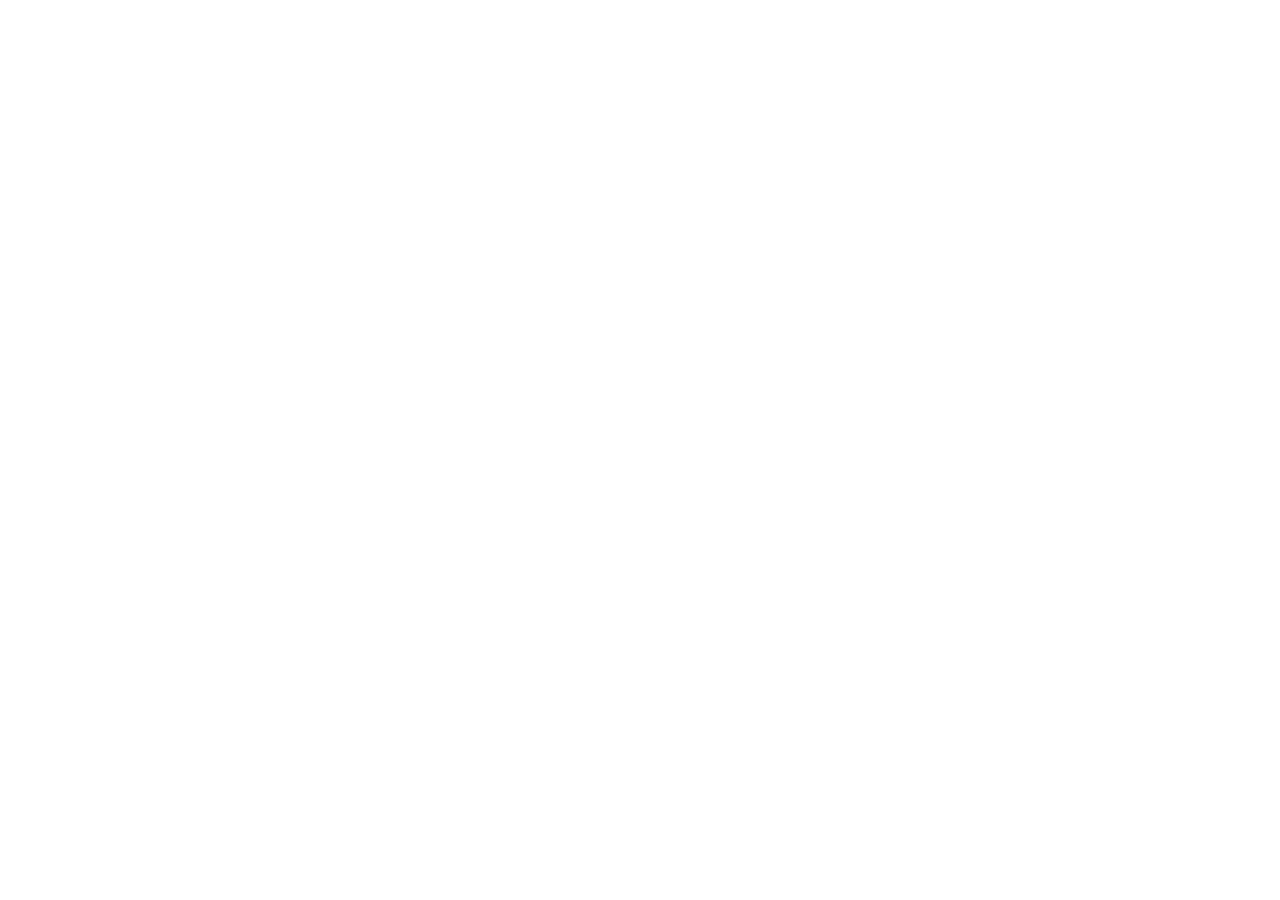
==== index.html @ 20a6404e "Updates" ====
<!doctype html><html lang="es"><head><meta charset="utf-8"/><meta name="viewport" content="width=device-width,initial-scale=1,maximum-scale=1,user-scalable=no"/><meta name="theme-color" content="#f6f7fb"/><meta name="apple-mobile-web-app-capable" content="yes"/><meta name="apple-mobile-web-app-title" content="Gastos Familia"/><title>Gastos Familia</title><script defer="defer" src="/gastos-familia/static/js/main.ad563752.js"></script><link href="/gastos-familia/static/css/main.ef1388e2.css" rel="stylesheet"></head><body><noscript>Necesitas JavaScript para usar esta app.</noscript><div id="root"></div></body></html>
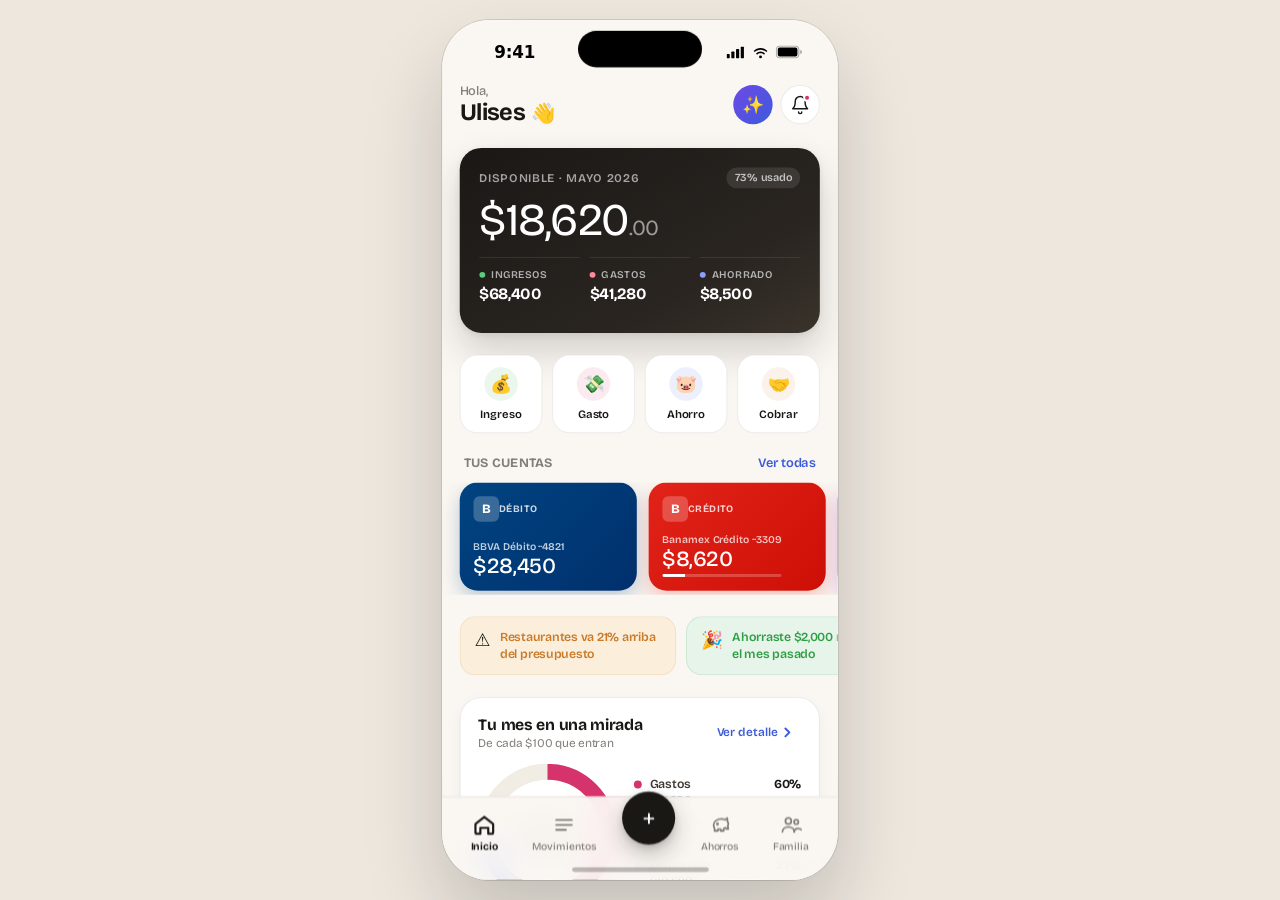
==== commit 52e5202f: "Add diseño Gastos Familia — prototipo completo - index.html: app bundled autocontenida (1.5MB, lista" ====
--- a/index.html
+++ b/index.html
@@ -1 +1,181 @@
-<!doctype html><html lang="es"><head><meta charset="utf-8"/><meta name="viewport" content="width=device-width,initial-scale=1,maximum-scale=1,user-scalable=no"/><meta name="theme-color" content="#f6f7fb"/><meta name="apple-mobile-web-app-capable" content="yes"/><meta name="apple-mobile-web-app-title" content="Gastos Familia"/><title>Gastos Familia</title><script defer="defer" src="/gastos-familia/static/js/main.ad563752.js"></script><link href="/gastos-familia/static/css/main.ef1388e2.css" rel="stylesheet"></head><body><noscript>Necesitas JavaScript para usar esta app.</noscript><div id="root"></div></body></html>+<!DOCTYPE html>
+<html>
+<head>
+  <meta charset="utf-8">
+  <title>Finanzas Familia — Prototipo</title>
+  <style>
+    * { margin: 0; padding: 0; box-sizing: border-box; }
+    body { background: #faf9f5; display: flex; align-items: center; justify-content: center; min-height: 100vh; font-family: -apple-system, BlinkMacSystemFont, sans-serif; }
+    #__bundler_loading { position: fixed; bottom: 20px; right: 20px; font: 13px/1.4 -apple-system, BlinkMacSystemFont, sans-serif; color: #666; background: #fff; padding: 8px 14px; border-radius: 8px; box-shadow: 0 1px 4px rgba(0,0,0,0.12); z-index: 10000; }
+    #__bundler_thumbnail { position: fixed; inset: 0; width: 100%; height: 100%; display: flex; align-items: center; justify-content: center; background: #faf9f5; z-index: 9999; }
+    #__bundler_thumbnail svg { width: 100%; height: 100%; object-fit: contain; }
+    #__bundler_placeholder { color: #999; font-size: 14px; }
+  </style>
+  <noscript>
+    <style>#__bundler_loading { display: none; }</style>
+    <div style="position:fixed;bottom:12px;left:12px;font:13px/1.4 -apple-system,BlinkMacSystemFont,sans-serif;color:#999;background:rgba(255,255,255,0.9);padding:6px 12px;border-radius:6px;box-shadow:0 1px 4px rgba(0,0,0,0.08);z-index:10000;">
+      This page requires JavaScript to display.
+    </div>
+  </noscript>
+</head>
+<body>
+  <div id="__bundler_thumbnail">
+<svg xmlns="http://www.w3.org/2000/svg" viewBox="0 0 400 400">
+  <rect width="400" height="400" fill="#FAF7F2"></rect>
+  <rect x="120" y="100" width="160" height="200" rx="28" fill="#1A1815"></rect>
+  <text x="200" y="195" font-family="serif" font-size="44" fill="#FAF7F2" text-anchor="middle" font-weight="500">$</text>
+  <text x="200" y="240" font-family="sans-serif" font-size="14" fill="#FAF7F2" text-anchor="middle" font-weight="600" opacity="0.7">FAMILIA</text>
+</svg>
+</div>
+  <div id="__bundler_loading">Unpacking...</div>
+
+  <script>
+    
+document.addEventListener('DOMContentLoaded', async function() {
+  const loading = document.getElementById('__bundler_loading');
+  function setStatus(msg) { if (loading) loading.textContent = msg; }
+
+  // Error sink persists across replaceWith since it's on window, not the DOM.
+  window.addEventListener('error', function(e) {
+    var p = document.body || document.documentElement;
+    var d = document.getElementById('__bundler_err') || p.appendChild(document.createElement('div'));
+    d.id = '__bundler_err';
+    d.style.cssText = 'position:fixed;bottom:12px;left:12px;right:12px;font:12px/1.4 ui-monospace,monospace;background:#2a1215;color:#ff8a80;padding:10px 14px;border-radius:8px;border:1px solid #5c2b2e;z-index:99999;white-space:pre-wrap;max-height:40vh;overflow:auto';
+    d.textContent = (d.textContent ? d.textContent + String.fromCharCode(10) : '') +
+      '[bundle] ' + (e.message || e.type) +
+      (e.filename ? ' (' + e.filename.slice(0, 60) + ':' + e.lineno + ')' : '');
+  }, true);
+
+  try {
+    const manifestEl = document.querySelector('script[type="__bundler/manifest"]');
+    const templateEl = document.querySelector('script[type="__bundler/template"]');
+    if (!manifestEl || !templateEl) {
+      setStatus('Error: missing bundle data');
+      console.error('[bundler] Missing script tags — manifestEl:', !!manifestEl, 'templateEl:', !!templateEl);
+      return;
+    }
+
+    const manifest = JSON.parse(manifestEl.textContent);
+    let template = JSON.parse(templateEl.textContent);
+
+    const uuids = Object.keys(manifest);
+    setStatus('Unpacking ' + uuids.length + ' assets...');
+
+    const blobUrls = {};
+    await Promise.all(uuids.map(async (uuid) => {
+      const entry = manifest[uuid];
+      try {
+        const binaryStr = atob(entry.data);
+        const bytes = new Uint8Array(binaryStr.length);
+        for (let i = 0; i < binaryStr.length; i++) bytes[i] = binaryStr.charCodeAt(i);
+
+        let finalBytes = bytes;
+        if (entry.compressed) {
+          if (typeof DecompressionStream !== 'undefined') {
+            const ds = new DecompressionStream('gzip');
+            const writer = ds.writable.getWriter();
+            const reader = ds.readable.getReader();
+            writer.write(bytes);
+            writer.close();
+            const chunks = [];
+            let totalLen = 0;
+            while (true) {
+              const { done, value } = await reader.read();
+              if (done) break;
+              chunks.push(value);
+              totalLen += value.length;
+            }
+            finalBytes = new Uint8Array(totalLen);
+            let offset = 0;
+            for (const chunk of chunks) { finalBytes.set(chunk, offset); offset += chunk.length; }
+          } else {
+            console.warn('DecompressionStream not available, asset ' + uuid + ' may not render');
+          }
+        }
+
+        blobUrls[uuid] = URL.createObjectURL(new Blob([finalBytes], { type: entry.mime }));
+      } catch (err) {
+        console.error('Failed to decode asset ' + uuid + ':', err);
+        blobUrls[uuid] = URL.createObjectURL(new Blob([], { type: entry.mime }));
+      }
+    }));
+
+    const extResEl = document.querySelector('script[type="__bundler/ext_resources"]');
+    const extResources = extResEl ? JSON.parse(extResEl.textContent) : [];
+    const resourceMap = {};
+    for (const entry of extResources) {
+      if (blobUrls[entry.uuid]) resourceMap[entry.id] = blobUrls[entry.uuid];
+    }
+
+    setStatus('Rendering...');
+    for (const uuid of uuids) template = template.split(uuid).join(blobUrls[uuid]);
+
+    // Strip integrity + crossorigin — blob URLs from a file:// document inherit
+    // a null origin, so crossorigin forces a CORS fetch that SRI then rejects.
+    // The manifest bytes are ours; SRI protects against CDN compromise, not this.
+    template = template.replace(/\s+integrity="[^"]*"/gi, '').replace(/\s+crossorigin="[^"]*"/gi, '');
+
+    const resourceScript = '<script>window.__resources = ' +
+      JSON.stringify(resourceMap).split('</' + 'script>').join('<\\/' + 'script>') +
+      ';</' + 'script>';
+    // Inject after <head> so the DOCTYPE stays first; prepending the script
+    // would push the parser into quirks mode. DOMParser always emits a <head>
+    // (synthesizing one if the source HTML omitted it) but may carry
+    // attributes through, so match the full opening tag. slice() rather than
+    // replace() keeps us clear of $-pattern substitution in resourceScript.
+    const headOpen = template.match(/<head[^>]*>/i);
+    if (headOpen) {
+      const i = headOpen.index + headOpen[0].length;
+      template = template.slice(0, i) + resourceScript + template.slice(i);
+    }
+
+    // Parse the template and swap the root element. Scripts inserted via
+    // DOMParser/replaceWith are inert per spec — re-create each with
+    // createElement so they execute, awaiting onload for src scripts to
+    // preserve ordering (React before ReactDOM before Babel before text/babel).
+    const doc = new DOMParser().parseFromString(template, 'text/html');
+    document.documentElement.replaceWith(doc.documentElement);
+    const dead = Array.from(document.scripts);
+    for (const old of dead) {
+      const s = document.createElement('script');
+      for (const a of old.attributes) s.setAttribute(a.name, a.value);
+      s.textContent = old.textContent;
+      // text/babel scripts with a src: fetch and inline. transformScriptTags
+      // does XHR against the src, but blob:null/ from a file:// origin is
+      // silently dropped. Inlining makes it a plain inline babel script,
+      // which transformScriptTags handles unconditionally.
+      if ((s.type === 'text/babel' || s.type === 'text/jsx') && s.src) {
+        const r = await fetch(s.src);
+        s.textContent = await r.text();
+        s.removeAttribute('src');
+      }
+      const p = s.src ? new Promise(function(r) { s.onload = s.onerror = r; }) : null;
+      old.replaceWith(s);
+      if (p) await p;
+    }
+    // Babel standalone auto-transforms type=text/babel on DOMContentLoaded,
+    // which fired before we swapped the document. Trigger manually if present.
+    if (window.Babel && typeof window.Babel.transformScriptTags === 'function') {
+      window.Babel.transformScriptTags();
+    }
+  } catch (err) {
+    setStatus('Error unpacking: ' + err.message);
+    console.error('Bundle unpack error:', err);
+  }
+});
+
+  </script>
+
+  <script type="__bundler/manifest">
+{"6c77fc7c-965d-40e1-90dd-cc4977492ec4":{"mime":"application/javascript","compressed":true,"data":"H4sIAAAAAAAACqWZX4/cSBHA3/MpSgI0D2xubY9nxmPEw+zsLndokwvZXBBC6FRj98x0YncP3e1N9qJ7QeIBARdIJP7kkJI85SKBBOLhUA6EdPtN8gW4jwDtP+1ue3aXXPZhtP7TVb+urqquau/uwjHmm4xAigphyQWoNYEl5jQ7hSVlyBICG8EVV6cbcuUeZSm/987sxo0P92e3ZvBdeHAFoJBExOV/AAxzEsPgg4xKIgc75b1KXAyDQ/0PRbiJ+dlfBPmofk4ZVRQzqcfdLO99rH9yki+IkDH8uHzrAdA0hkFRS+5qAhA80zdmaU6ZvgZIeMZFDINvDPdGe/t7gx1H1WAH8AQV6je+evrbz756+vCLQaXaaEtQZKiF1drmzXWj7QYKcqe6Y7Ttj4fD8dzVNu9oe7lNW0rJilva9pvrRtu79E51bWk79KK557na9l1tLx5t05YVG6qwteRRc21pw642bz4bTyJX21Fnbi8sbT8pV5IztY7hAWS4IFkMg2t4yiHwgnEpKOFa/zgKPW8HyP0NYZLIGEI/iLwdkHhC2UrGEI08rxKaoCIrLqh+q3I7WWyIyIlIMOVxOcV6UsfWAz0XmnBWUn76aLBjGXE0PfQ8YyFBmMIYzJ8Rd1M/qG1Sum4j7uEzW9zEC6ODyIhTApnccKFI7Iq7ZR5UMo24J7+3xfneNJrtG3GSiBOaUC7jDt1x86AmNOIePXcmOxlPvIk1WamwEMgUkbE72faBY7tf/+s//3hoSzzwhv7QbwExK9Jt5jvWD7aZ7+UrW9xwsheE7XxJWiSYUP2qK+6genD2d9ad8OMnjv2mE38etPKYEkQRRnNKmOJxK899oJ2zEfjJn22Bs4PhwXzazreQiaAbjVia0PI+64Et7rEz39F8Mj+cGXFcCbO2znzf1w/65nv9p89sadE4OpiOa2nlTxVix7wQiR0yJKuCxebV93re809bfHA4PQhDA7sUhGR6m4hbMYfNPcdrHn1hi6kTiRNxH1IWd4MNEr4QmKJtvYd/6PjfJNyL/LFrwI4wx3Yt018dywXzqX9gW25RpCuirD0oQRXDQHayCkBGc6pimHo6h4HcEKZiGIeB1ybdaqjoZBAz1A/KsfXQ8qo7VnXShRk7HNlqg2jaGyo7qcEMDSJnqD/aQuymgVarM9nhOOwNJb2AarQ6Q30/[base64]/wR3ANTwc7cG/[base64]/WBABGpgIvimI0GM6Pms4o1HPnKM3xaJsJYjUYFJo/Uu7WGyxbgh+ShLFIUOWUrbST88xX9sYtljjt7VWt/4wq6xPS95nxAqL81Z1OgVrVa/hKfieAznZBukZyOOz5wvwvSqPdDEvDN0jhDnPzRQtyv6a+mHPeNFbc/UKvxJsMKeMAGHViRCtYvccrnHkda03ciCnWyC9kYE8KhiMHMSu40m72Wkd7wcFZQlh2LfdtvTieR3b1Xb6/7F6jtep1BvHWxUIC5oTqQRmF2a9ad90Q5fR38I4dNd3eCGkacldyCO6EFwCkQnPUFRpu4I0h0tmywhHPb+rA/QtuLq1f811iCLHhG5Z057fhUHPeL4LOdwC6RvI7xcE/K/jd1XvbW9q58fsZNr3u/ANsfrbrduY1lhVE57jqUV8bhXQhENZwOzuQkaVyghQJulqrSTIQiwxISlwBinK9YKjSMsDiuqFtsDWx80xDO6hKF1MkfuqcyIFJwiB/y1AIegCISUZbASRxaYg0j67ef3kmW7NWl+rRa84Ty3RM73Lo1QEvhns6P04P3su4acFAZJBTiRsUFZJtq0Sf9GXStmSW1JvUaJbxiFscMUlLOmdMjwUgiQ5Mqd7e/xzu+fAJNFW7fakaPWke3u3Z7B/9nJB64VsIJx7kKO8+7+3v/z8y8/DKNDjF1if2ARRqIvWhcDSJbTA3oGvF4aRHpTxlV71XnOIVn+6h/qf+zAXZy/TkqAmam90iIZDb2oTXY3GgWeOCcKqbzZ8lXjn5DEIhv7sIjyrd71eOMWssde5dJNJmZJaOr1btocYgUPXSrcOlLzZvmW86z06q609WJJEUauvrumc+zWceceg+VX70cDMUa47H0HqgzsD8/pn/+7hjKwum+ggK39TKt4xS/keOyFCNoeu5/JE4dA2TinH/UxSN/qGZ267vyA5ZWn/84+w/L/tvju99701YeXpwtnfkOEOeNO4/EICUqEq9CeLQtfkZWuTrJGx8qPEppDrb5McaeacNT7rGklYDt92tJ1+tka4TQmYnlb/GQLJm83TJTCWtDveLoHt0+Z0oHM2UBPs8xzM+cDXJHj8qkdg+W3bcHfa7ZpAlzym5XYI+F0TMZcQfPKiR2C5atuNd3rxmkBvfqYfv5RA0qzs19xkX3frxkU//s6V/wKpa/IXPh0AAA=="},"855479dd-98b6-4a80-a50f-ad326824516c":{"mime":"text/jsx","compressed":true,"data":"H4sIAAAAAAAACt1b63LjxrH+r6fo0EmGzIIQBheCpJfryspWvBXZTlk+cSouV2UEDMlZgQACgBK5LFblIfKEeZJTPbgNQJDiypvLriSKuM2tp6f7628aF5eXIL671d+mG/jXP/4Jt2IVB2IuuI+XwRxB/0b8fS18+EPA0nQAPn8QHod5wlb84vISXrOU+xCFkC15WeT/3sAfRQYv4FosVgzSjGXrFO5YAmnMPR2+jYClKc9SDcIIfB6nOlb11SaOkiydwpvvbr+UzWh4eCuLv2aJPPuWPZSHskd/EkEgz25EmlUH30eP8viPfHsXscS/wPr/9c9/fIx/2PXbSoQf80Dm69DLRBQ2ZrW/A58l9zCDOQtSrkEmVhxmQCZTmxLYD2B3AeBFYZqBB7P84S+AfDafzwlMgXxmGAb5/AIg4dk6CaF/AQDw0hcPkGbbgM92O3kFwBdpHLDtFMg84BuiwYLFU6COrQELxCJ8k/FVOgXi8TDjCdHg7TrNxHx7FYUZDzPlTlFhzHxfhIspEJPGGzDteAN0EmPVd9HmVrzLb95Fic+T4V20qUtGqUBRTIEkPGCZeOBEg3dvQp9vpmAaGjwKP1tOgVDD+E1RbL9/VRRvjA5wNFOgGiy5WCyzKZimdjjY9xxiObgfIpSR7iitA7xMYxa2xYs/8yjMrtlKBNjwkMVxwIfpNs34SoPe7TX8KYl6GuRXhmtBNFnix6LfzsTQWpXdind8CtTVIBAh/7p4kJimlLIXBVEyBa8utd+/2qEG7V9eYh8rgV364uE/KT2pWm5LitXp93lLtCXUh0U+7bMenfSK/[base64]/X4TZ6oTZ7UmznSBWkcWCza1Lb7LuqxDXbLwfpol0T3HThWH38XME5ksbpVd7oVRyHvdmmvmi6BuyVBWQN6Q+eRcmlIn/jzWnSvTkaI2wRzpDrjlwQhvjeS8jUE+Y8sDLKfMiDxQhmD3jslaMZ3V4eDzi/3HjqkKXLtAFAmxCAIJgO+CdQIvIBMhAth0KUL+MY9ThVwVXu7vwFuKwE94qLXAl/SKMIPdvkReT6Kq0m3atgYrEf6Y4xY8y3HP98wX63QKk8lkchr+RA88mQfR4xTIUvg+Dyu49EvdcVENgrIl87EFHHal718AMcCMNzCKN5As7ljf0OSvbjkDDQx5nR7cNAekqmKKVSAItNpPGa6sAq9T4+DmaFD1Ttd1Kdo22Ntd/q6hlr+73HcBmaorinDZXRoF6wyFK8KUZ1MwTk0LwB3z7v0kiq9FkPEEsWuwTvrUjDcDSFm2TljG+3Rs/KbuNsCP/O5eZK+fUxTbWyTROvSnFbKXAqKmoeWfMUp6PJBYX94yHUcrP4bu1NXt93CpCk2u3n+vuI4olFQpWQW6cZz5/H85/c0hUFSy/OkhPiL/HXnWGCtKJ9Xu7Gbc81uxG3MkBVDPjyEbSaNA+EdGI+fq4LEunVenrAnLT0dI9GyIXsdoBtjxhjQg9660g/tP3Nl9yx7EgklPgDwMerra8aXwAgKWLDhkIgs+GX+XU0X9XT4qpBR+wAPS9nlZwkQgwsUbLwphBlmy5k3aYbXOuK9QDx1KP8p1/jPbwF9JR+RlM77JTrIW+WM4DUX7fS93XwOYvSrdruq9ZV2zHf4/[base64]/kMTE2CDKUqOIQnoZQxzT5NCGo0ICN53POz7Kb5KBrGC0S0KaNpgoyEC2uBgHPMp7cYoCLHTN0W1ldOzms/afq7P+QROuY+xCININ+Dvk8lvgaJFNzNIAXkESP0HcQmn/MQ1WdfbHrU3p7DXyeMRFoILwo1Crrmbt3DUR6w9KsxgAqImg6/zMdeMq9A4RgOZr82ApCkHdGhoZ/[base64]/erwmKcpS3dlMJdAUgNDZJczo3drkCCLamSX4AzhilQBcAbutPUrpTHJ1Wm5dHatrK/gyVnPk+0I1xg0wouP4B1u1uodpRe0Sv6VW5K0aZ2Gp9Kh/O+nif9Z5gNS52IYlksPU2uqx8SFqbzKFlNgazjmCceSzlRC9RmbYwE4CgnEskBCBkifdPcqszH1Vyw3Wu+kzK7W7RtkDmqG8jXtGptjzOs2JmKDPlUgdGXreSV/3qnPgDwycfUl0u1WsjSEsMMbMMsTQjMYOzaLe7jAkq4dF9kytS3zuX/ZVtlK211tMenlK47LO/ihCXakrbi2rw2r90uSh8JPiTYxwcsOx1LCl4GvQf3zMH7AQ4NUhamw5QnYl6VzCnwa7QoqyjKlrk5YGEmWCAwReoghQNjLH8bspXwQKQBC/1nMtWZTC2gWuFAiIP5IhgQV1ZLHgcs43/pD50m/17gGmqqXJF7YFTs5qzk06EQKMZRCr7O/eqXfR4cG+ipARrl+FTvWdPBTfDwUk0wUvkyhWxux7she4AXUNBaR3tYyqhIyzmbtGpyOnlU/avZDNahz+ci5L6EZxVpma/KWQHnWiPYd3vAGhQqC46ts4gcNe6yM9XKL3pQ5swdafVAcMtoxUGEvvBYFuXUMgse2TaVWYFR/Ey1VtDSiYkfKRCq0l+7Y16OZ+o04hd8eshD/5CmK+nEMcYsAst+9cBDTFckiDc7ybsnoglqTepV57QXHTUa8PDoTll7k6cGYtU+paMu+X33KvikHH2lw6iNRVZqoOz3f8zDU51/Oc5WEmUTuy+Cbbw8vX1RaM1nzgR/VTJhvVict/NhWZZS7p5vXz9R0DSP7umOHYwbLgAuL2XKsGDB8J5vZXCUVm3IM8xVkPqbLgVaiaNJdG5HEp3be1VHmRPMw7qhMNGdJebY0NFy/OeJ7nxNxzfy3ruSVpUC3V++ykPFfGX5PGg23kgkajduWq3GXaBLajETTEQpyMw/UFqdDk0wv3aD4Wjo6s6NW3elEeqWHWtGxVQfHY96Gzy+E7jgfkNdcIKhC+57VauE2E25JLw1KWra0wE9YBrID6jdGgN9GH1trwwwAntof2ODG9hgd46/h4Fkr93P8ftSAXX391IJK41WNuc02MFj7u01HKMGc1RF09HgHvYygUbdv0M/cM+3s939/mj6jNl2AGPdqYCpdO34H74ACtMaN1SJwo9q9k3lOVSvkfAsh9JjyWDKJdoNoxEkG+0sFsWJfKB0nKeSha+iVcy8rNe1U1AH7/O0uU9gO+OKFyuHXJC2UpErIF7tYaqur5pvpMhn0L/n21RuKcIMjPaUVtCrO7N8hJzNkwnWU/ibAb/exczfx5u/qRECtq2vWNwPsN17vu0HqHe5MuQ89v0UAtgPOjifc0K3J3IsDiCJ6Z6M5ioahOYKZCrbM+fv7nbq0qGaHiZwDTGDyzxMsZq007Rk5stBNpdRRIlDq7uaOlBsBnEqrkCOCyFHylYcEu6JmANLZWyRJ1p82GQk061h3f9o5ha1j3p580jq1geXzIdK0vqUEq/gqSgG50PRcgwkvSiRycwYzT+lyN0WEV9sObW+21wqvuYB1JLcZfOFmKdesDli3DqCtN1PpPfDkveIBiRbcvkVkZ+l4e0/aiAUq1+M+HvOvEy/TthihWSB9OyilSKxE/AKDBlUdyXnqO+bOG12xfM8JGvz7Gzk/q18QvaNFo5Fl1ABBpoz2L9HiXcJu3j2F2yzlT/lVtJ6seiivW2r8/2dRiXokR/b7AT6tKa0ldyFdvKCoq6I1gK2jdZPp8u+b96R1aWsBjr7f6+aJtFj/yfyd6KRR6IRTjSSEI1kRCNbopE10YggGomIRmLys5oekxdkRCMp0YhPNDInGlkQjSyJRt4SjdwTjQTkZw1MY3CMXTry8pyto/p2renWdh6imb4M2XQZqkkEjWhNghgir+HrfqqOnw2yCnU/yFPa/UTeEY1siEY8opEHopE7opGQaGRVLPFzsVVD0zqH5fOgNSifB80htYqfNb7zpUt+//qKFF2YmHJi5kgkjfPesDuvLeC8GOkYeZ611vl8PloZ9KhNyUivLp/w7MTYD1dszveBbDaBPl9Fb8ULJMdZwplWBPvRSmQZ948zyBWbNjpYiV0LTcEdLf7ru7u33Mt0lqZiEfYfRejjK8VoNT7828m41/L5xf8DawZbaYs9AAA="},"b7c97ba2-507b-40d2-b1be-ca572a2a2840":{"mime":"text/jsx","compressed":true,"data":"H4sIAAAAAAAACuV825IbN7Lgu74iTc2YVVKxeOmLWmSzFbIk73hXthySzsyZUCjaYBVIwl0EagHwZg4nztPGPp84+7b/se/7Kf6SjQRQVagi+yJ7NjYmtttW1wVIJDITmYnMRD3qdkGvKblRnZxwmsU/q82jbhfe06Uik4zCR/MS1JxmGTyFqZCLTiK4liKDOc1yKlX8qNvFPu/WXIGeU5gLpSGXQotEZBBkTGnKFfaF62uSaLYiml7TlOnrhUgpdOH6OqWHLyKEmgulFVxXT6/JirDMINetPVdUX9/[base64]/evPwv16/ffPvyX95+/ABj6D558/q7j9+/e/2m882b//TdD0+6O9seoJVLtiBy+0pkQraG0Hr8+vmzZ2fPWlHVgmRUa9oawqfqLbQeD54PzvsTczk9n57Saetz1WkquP7AfsFe/fPqcUq5YnqLA0k6W2ZEegOlRN60hjAlmaL24d7D/M0Pr590R+VUp0ueaCY4vMzzIIRyQpYEnzRSWxvx/QxjWCpqRTmoEyccFf0k1UvJISjuAS5TtgKltxkd73ZQTGgIOi6uI0iQbPjIJyPs91cVGIA/0SwT/[base64]/vNNPBxupMQjck5FeFNzj552LwaEzN6xVxavdKu9MqdP5/aj0+fnZ2dPzd9e9P+swGxYPrTs+nz9uffTBU7mTsJ8lHMZhkt5ZvIG0D740s4kTe/VTSJvDk6+mX3uCq57KZsVd4XWm7vtOev//Fv/z/89+iRNQbX10bpf7j+8PGvb9/AGH56BBDr9Y11ena5UAxFcThlG5qOJJvN9bB/nm9GE6G1WNjrXzqMp3QzHPRPn51enJyfno/WLNXz4eCil29Gj5DQC7LpzKnpn5AsCfq93moOHTgZ5JtwlDKVZ2Q7nGZ0M8J/OimTVqEME5EtF9xC0ZJwha7WUCUko8GKyKDTSZMO46vOL0Ison4YjspWHSHZjPGhRRYM+hbQhCQ3MymWPB3K2YQEg7NeNDh9Hg1On0Xxs4twZM2XW3G2T2dNJzdMd7BvKkXembJMUzmcZEsZDE7zTQiK6KUkmgb9894fw9HDW1qkhEypHMZn+QaUyFgKDrezqPg/Pg9HtlkHHaWlGvZPCxJPxKaj5iQV62EP+vkGekf6n4XAuKI66kF/kG/gtJdvbLNehL9x/[base64]/[base64]/[base64]/KfgdOQ90wW5owPqeSWb1c3oilRjmpmyAz0+FUJEu1c0Me6jNceXcOfHFmBMzaOI+CBXllZUsas+iwBZnR4VJmQSslmgzNfVetZk83i2y01NOL6FKtZrBZZFyN23Ot82G3u16v4/VJLOSsO+j1eti+ba3XuN3vtcFSf9w+b8OK0fU3YjNu96AH/R6ct68uc6LnGLbJxm1/nmdhG9Jx+/se9Ob93tszOP+l3b26ROhXrfAAdUlzStCkuytf95Req5m6cQ6sZvBWhYkKHEhZoRubzz05c7KFWtnp/HMUdF+yCsF5/vw5GvBbFP0gPC4VFjVPT5t7ZzVuQ7B573kUxlYXDsHpgUdx1vujj+Lj6XT6oFUyCEcHDudJw5cchA1n5XCSC/FLx0QB3QQfjHNzRRrE/+/gXGmwWbUjkjQjmq1o3Q3yPKUGzhe3aRHPBbvVWVV05uhTjk8mSmRLTUeoPgfVjuy4z3i//np+hDaD5t5gEHr7MItHRqca4v6ZgmQ5YUlnQn9hVAbxSRSjRYj6YWR4atr4E4pTSWYzxmfNKXrAm0SAyVJrwQ/W7SFXij1p3/gXw37lnDdJceihH9XgDTPtu6qebr3PWS/kA53o86a3Hg8afvJaknxI+HY9p5JWcqhNQOWIKNrFc+JtIfoXpTjgvuSIerpLJtEZ9bhRtTLMvG1ulcm3iH5C29IRfNzqtz77Dubjk9Pk2dnzRnNgdwg5Spu5+L164h5JH9RnXrpBdSk+Mj9gu8pnMlcZ0fRfA8QurFjIl4t7N8HHXZ77/Rz8/T2+zj1uzt6bg/GdmyvjqGt4XqpVuu5Iir6oRbCp80Z1v8XfmPHlAkz2aOfW9BFaGBt930a8im/UVvddDrV1hw2XrFtRdyyR6G7xeja9oU+MsfNUF4I0vtrhDCvzzzg3rjnjHav8ottaiqWut9zVwlZNnem8l16Nn5jv2B1w4DhLT888gZ7oQ618XDz7g9tV0q2utpNXLzKHy/hOBX2L5zHR/O6t7sVF6DeOFU0ET4nc3h88cagc7373qH2PlmpNdDL/Quf07LwROPoty7/GqaZ+v8twmo25mkvGbzyJshOpJNRQyT01xi2ncndoNu7qtrtFcs5iP1pQQsAV9wXdi/4JZrjrChrDBufeENjkiAluMud2TXVa+mUVxW/BDls2oqnHmeObNfw1fG94cNFxi4dS3PTtfLM3uMPBq8Y1DWs0cmJ/xCj+Nej0Mfj/UNQvEPXTItLbmFVtzIbH0QTdP4B9cRZGBo2eoct5E/5ZHb4J4tzipfQKR7zn0iW9wi07dc7IA6JfHsodG8nvQVNbNPG5YrvS1fUm3PEyAXf2rsVmPBA1Hxzbg1rNbpn8eeGinVcu2onnop0UIu8SIiY5YscJrFj2G6Q/CcP9o59Gj6rkXFWx8M+drcMZfWAcPV4lljKhWECj5RKjI0La4iObIlVxmfAELIlhWPizYqSsKUJQwdGKn1//27/bqiNJ15JpauuQisoRmGQiuQHBUSZvwvhRWTpSVYU4BaOwkKSsIbFomUKSP5tLrCQxpTfxUtEPGhNbZUfkeLcLL5OE5loBZXpOpZfCvaGmsgDhhCC8Nzu4oduhfRNBHMewx1IlIBZgMVLHVKJAQrIMUkEV1huZyQKB1icx+ZkmGt6ZP59bCBIY18IQwlGTphbif/7w7gdLk7ica0l5b4KvCAbOk5sguKHbd/JNyrQyMzDJ6Z0LkGJvZImCsSl3ElOomsN4PIa2Ra4NX3/tv/pqPAa+zLJHNmP9wn83hB18qu4/G/LA3iVLCnYEQS6pTZUHO6Qc3hoSWoT2YZl04qlYx9aKx1hS9j1VWGQV7AzOQ2gfk6t25Ga2j6D9pO2AoUCTBe1YoKDYjJMMGcZ4J8fCLVvwRqWCIKXJTUdpfCoJy8Bs/TlhmQoLWAnhIE0516//9h+WXQZNWFgUQfBsa1rMaVVfFwEXGnJq6u+8KaLWRQ/gzYpyHXC6hldLpcXC3rfNcktMlUE7gh2kVBOWDaFGr30Enz6bK1cT5S8EW1E1erT3dZVXg/DPqq1wNt9mgmgM1Zhyxxje0xmyUlqylxWNBX/hmzffvnv/[base64]/i5xyI9TvcsqP6HbT2ywE2wFDee/p1G/4nk4DVGKl+l9q0WHcKGPi1rxjzJxyIHBZqYQrnLrgbqYzGiOPLBjXJ5Vs5UiB3doKVXkH0w1UwjVC/zNTDEth0U46heT0hkNI4UxwoAWTUkiawlSKhQGpyIIi80j2QQuJqgatRjEYqpwUS1wdRig+rvBX0ikGMhQ2MWJOEikU3prqVDMPWFDUM0wtcHBdTKxQargwyFLPhUTuC1gTriExqgryjCQU62SNbkQxBabBeo/Z1sJB6c+JUk2WawFqmeeSKhzU0JdWVm5OFLb+YBSyx8Xv6UIERo0Gxpo4O5aKZGnwQFPVXvKUThmnqTFkX31VvI3/65LK7QcT2xESywgLBredu/3pM/4tRMSzCZRjHbMCVL5GVhhHTDlNNE0L8xvhgrWTMesBqeKIKZZcFyrCVAfTzBJuThQs85kkKU0tOxhnmpHMcBUSNBHUY0siFgvBwSQ+DatLHZfgvkbZoVA1Gs0VQ/Auw3rTai7xz6oAlTOqQGmWZbAmTFs/r9Im19diQU0u1kjwtSVCCp5ZRvFw4mtktEDGqkDEWygah9VKRkBvLByzoN9X90fWtcfpmkQ8mK0v4mt/xIK55TBvplOa6CDwHCU2heCr2mh/+xt4QMLC2JZiNvIcLMG/VzMYQ0A9kBYojXEbiLjbqxiF1/pdt1C6HTZIFGi5pM672dc8JpKmxnN46zgQtN0CbkcWJ9erKJ422Lm+kmJp0gO6o7/hUyby6fLZ07+fPI1XstndH2GzT34tt7Ar0PR1Xjyj+jtNFz6DY2+cdmhXf689gr1dOIYLJTCk3Qhw67j3ULUKHPFDrgnuoVLHG9/VndTj3iliZ7m4coghCX3PdF+NLqZTHOXQVO1gY+rxYYt/ahj/+PI1jKF/PnpUPkoyssg/ij8zus6F1Mf3BgebAaukxoW1jJOlrMLRZhmYFoXA+2K+hrGz+XYGf8G9dQTzxuM/0arE0XZckM17kwUfw/dEz+MF2QQ/vnwdFUQ14WUDDTqwhg7ONmwA+MaWT94FwQ4MHZjXQJTkLuYK43KJboYOHuNBgWXUGOKgf7wJnekA5JQPwGJ5P4RtAWFfRN+QfmYPGUtHqiPjwlNo55v2YZ9JQZ0jQ3mdir3DQ7Qhul8NKagLXBBWQuNM8nuTU3k3UVSuqLRqrjLMYUn2W/WXTcq0o+ZYbqgvUGX3QNp70iUFjAE3Y3X0g+M9pYiFbRGUxqi4eGMN/DG1KwXu/pz7EJSa1Tq5jZEewKI7DY9TcjAG+sJYnRfG7Iw8u6QLG3S4AbAGCJ1u3/IA0EzRet9j2wevd+Wg/1bD9YWRgfLsWbseE/jd9s8xxO0z7D4MyV63GweT/kL0yw1eu2E4KsvBX0sy+6CJUfc1rv9u7S5LNT6j+htMrjA+e5UxyvX7UmTLgNQGhStOzOt/jUBtvfu/1loisoX2P6bvZSyb9sL0KRX+URUvncqrWQmxooYsq9pquEv/GwvgodjB3sW0oANqU2p6o+t9zPy2f8W227Ltvlgzt6jMvY/2Mm+IEtwto2KpzPN2ZGZcrs97Oy3zdgTL/KEr8vg4d7f3h7CCe2BLTFTRC19Zf//yys3i0hi0q139VMj+smufF63w8J+k0/HOSfoeSa3UD2RBx63y7EgLTBKGC45bKMo1Kodxq1WyFBducYTQZkqOmd0IXDrlqHnF44QFMINXA5N52kJ1guR5LdZ8vPNWsdcV4HJytTNRk/1ld1J/YWNCDcCbFmCxQMcdanplwkf2vHBthu6nhoPTHTRWWuQ/SpGTGcEgThDuj3Z9lbHkZrxzKmp/9ev//B+XXYuWN3t7rOkuYmD5d8uf266I/vjj7pobP2/LYfaBjbjC1187MSqHPnYcELvUxoZbjod9LOLAZtzyjJi379h7x8GqzYQ5/lUD3vXx8N95ZK5Rzbu5NMDCRjD3LdmKpS5Od/+TxXMfNYKFjjDBzlL+MBR4i444IlhY2d262hk4+xpJGxLmk7WOzXuxrjBxCZ+ibwSMY0lNEbU8jmAdr53r8gLa7vQAlKcI2jAsn7b3d00sm2Se0F6aPGk5TXNXvtwZpOErm7nBVWGaNyGuSNa6sm0LEPtD8TtCOPeuKZLlMvx/Ll//aPE0BcIHMrFgHMbQi3BbipvyXs9+KQCvI3NaG8Pexom0OuK4sBQy57SO42mhbH76g+PQH3YIcf9TJSSHHy84WAwG8ZY9S75g3B0mX5DN3mA63uG/DU3vBraj+sddrakoHgQ/LBcTKgMaayJnVMc2aRqWys8pvfdifdtCs9r2gK53k+vI0qitqNa9i+jY2qkrX2dnLWntzQFtrbp3noXgjmC4yPtmUffaTQsqBTodas10MncmO5nT5Iam491XX1l6N7qUBjeo0962DvdXlwzwYIJvgRvrs6Hb8Hz/IcXtGe9D0rsdJB42uyul4gJ/RRG1ifq9djd3ZmxcxstsH6nFBhMRJvw92UIuGFafdoxH7zJrCojWmGZNy5B1xqZUs4WLkospELPxMekLSaeYl8BMPXrtmU2vLSUt0/NThqm7YuIIk66o3Bpnt0pKGNyO0MAyAudStPC2F+aRcX8xHW0/K6IAi81gwdLOWsgUBGYbc1N3at7bkxIgl1xh/abNCxgOAHPB+78PTrHMMxhc9NxO79f//u8wuAD0qrCCy9yf4odM8C6MAPPSRUYR3UNlKh+LLJbJbIg1L4q/IpO4scdtoTxcC2RFMRar4O/n8Um+6SZzIg2NlYCBo70VJJgyDX/vnwM2UWb0CE7c014MPxKUKkyFBELC1UnRL4zQqmYWlsk/amGYKfIU8ZPElGvoOeGGihV7jDy/pdzEcc1a+aAl47MiIiXqNQ4vQMSmCwxBhHFG+UzPK0lekI2F5fCKJU2XCQ2CRQQWehnYW0Tl2IEIwwh63oqYMq1eqpLx4wLw5RhLIQY2yHsyxNNI+0/FWBaZz/DihYNltk51UEUIrduFS1uvfAV0gWxUZtrK8GVB8pKKuE7sCXSSuWm59WazyAW4qQsZ42LZKqMCO5ioo3KFiaWAG62vcCskMkq4CiFjN9SmKp0E46mq2A8pUCUyuydXRwJUC4/QU8bT4KEctPgPDUvGY1DN6ODCPC4Dj/[base64]/HTtk3I3U/WhuG2+1mrM6zkn6I1RmcHowtyYIywOZF2lc9k/FqGp2wkqFVL3xAVMwolybR63HBEqMKoVUDI4fTvSg9MO7lE8YPpN4d3HLewpfGxFy3L4uK3TrWfT0OI2MP2Q0cxrsKlu2dW2k+VYbF8HmrLnQYZ/Jua9rI26OWB+DcLhV9h+JZuUlVdNa+J8pVHp1rhJ7K8JopyYWfzIdXsL75Kfxhx9LNHp4Afojlj7h68aMkXfjDju/Dn6Jb1Ket6HWAjvaEfS0QszNaydeWR0JrN3Q73jn9tm9sADxCN933A424rweAds7d8Kl/GDcLwyP77/u3UdYmPdyp/yKBs95Fk8vmpFDrwVvFxh5xX2dK04rtPCJVmucBbsDooGN2Z8fSA/Q7Fube+UhGIFaVjd9f7XDTaN9eVR33Hu+cR/bQXTDdHDLPVFfNBZbv/E4G2ijBcf5Z+cajX01eeuOPd95Nw5l5OMsfHhVwcYUj0RYTaXlgjMWrjUDzwhtpbYzdePExDpc4QJmbWDBemVoM79TaXiEeVVuyqXkLvFHmYdNKt1R59Mz8htCrVXkI/iGRy8nRBB819dOU69e2pr1whYph/OwWjuBl58xIdrXULHBKE7YgphQzcE430jiMVZ4xHbTjdvip/xlLodptf7N0j2vhgJsUYS2Z1sA03tT9DPwy5/[base64]/wKNM7AD0XIrlbI4xh1aGqdSWVxp+fa3XN9+pt/g8mNONr6uxfsxpH3wTS2rsTtB+jF+HbHvqETXK3OkhY9VP4AXMyw7duDuLIEgMhxN4CkkIQ5jHOUnf8DQ4jzA429ix5kQq+h3XwSZWGUso7vLOwwj652UIxgpHzNQP5IeAh2GttPCRv4cNOFxdYVf4GvCgOszKhxflswkWG9kbb51JeAKD58/hKczgCZxdPIOnMIEn0O+fwhX0Ty96vZ6RnvKbieubVyggYEJKhuBoAp17a76YU3z4pmXOG55C/9S5r/b05riFM3Br2H4RJx23vj+BZ/EAzuILjE71+3AaD1r2UzktPIXXwkiTuKGmfGPcGsQD3+G3794yThOSj1tGHbe8pz8LxovHB93GOzuNF9BunLc2GxE8bd12K9J+kudRaM/[base64]/MdWjOrvzFKZgiCIxF5STLVC0GyY3Cs3O1ysaE3LFJx3wuWDdPkhiGPnx34wpNLAp/+xt8VY+rFpHTml37krTS70ksNSyaIcJh0s7o9Yada26Cv9zxrm0qwyKi2O3CD5YjPmYGsSKinIm1/diaEfmc2pyL+eC5ymkSlYdPDPskNecTOvhhT3N0e0WzbVwo9hBmSyJTZU43xlae2HQblDFaUzrV7dpzR45JxcEutjDgvIBuwAXEWrxFDF8RRcMqIYCHZJq5gMagIgz9zoFnEpIl6vEbuvXyO18cp2nw1Zzjbx2Ga27dDGNc8fh+2NnbMbzE1RczZf7iZG2o95P4fLgX/oTqxJy7RNWBaTkL5rClMp4ttqqM4Wl42E5wRyQXgE+W8shOulGR4wdaWDPEcoRk9bjL0WBQIxbD91VSVvC7MrJed8dGS5IY7VOAbke4twfYGm/gf/8vfHcUXBnp8j5PYVX5/niH25K8ImxEkQB2apkXjs8V9A4LnqCsDTkylOltZCuJ4Gcz2CWznPh5fxzvxAbRjky1WXRifw4aIgfQW/Y8FWPdx7uGLyiF0VX1/ocxMqe77M/+twXMvjEwK5PiGIBpa/d9lLvLe+4pD9hVYFwwdaJ5BbuMpk40b0hkKQnuwtsWVXSwM7JnyGOi8GRzYLd1kcG1PC4f+Scxo1qlVVRWOqG+9YpcIr8yI/JqBiI/1lh2wthV5IdtIs9mRz61o0cY4Pg/y8knkMpkAAA="},"0890aa79-215d-4b95-be3a-e10e2d39189e":{"mime":"application/javascript","compressed":true,"data":"H4sIAAAAAAAACs1azXLbyBG+6yk6tHdB2sAIA/DfhlwSJcWusiuulWo3qc1WdggMyVmBAAsY0pRpVOWYY2orx1TlmmNueZ99gjxCqmfwR4qif3aTNS1LwKB7pqf7m55vGjw+hteJmAspVjyFL2HGwwVPUpjECcgZhwmbi/AWJiJikc9hkcQylrcLfnTkx1EqYTKX4EEzMiFeyBQ82GQt8E5gcwSgJTaQimkEHkxYmHIT2HicVHc+j5SauoUMPNXPk1KbjfHpKyZnhI3TZtTCRyGXoGTEBJqqvy+/VJInHlDbtltqeABUrTXDM5RO4VgLERlfijUPmjURlLFhCLRFEr4Imc+bx38k9sNjEwyjBY/BuDFgiJ0SGV/JRETTpjIpA44T2BqXyPhl7LOQ54IGT61XvzdM2MBcRGK+nF8mzJcijs7FVMh0mHvjGTgwBNuEOVu/VwoyPX7psUXCJ2INnnb7M2hGcAI4L+Mxmh7BU333019+xHuc1hCF7jRjtwmXyyQq+nwMxkMDHqPvsydHb0QUxG+IRsBkLp8cHR0fw/[base64]/[base64]/DiMk/1hHi+ljKMPiHTh3yiOuGGCv0zSGO8XsYgkT8pAlME2+hi39mJt7GJiMBiYewCkzcaMq+199w6uiYhuML9eE8xAhZZ6XlMwHkwmE0OJYUoqxCZxJK/EWz4E6prq7hsupjM5hK5t64ZLtT0PwRDRjCdCltN4MxOSXy2Yz9Wc3yRsYewFjXbgfbhJ4mnC0xTGLPksgFOhpjCtuYEVC5e8QImnnWiCTJh/o26V62GmfAcedO9PGAVocmFzK76qw31YgHjFk0mocsFMBAGPDPRyHomtjvM2yAfA9W7bXxgmvBGBnA010ZmLqEkxwvqOrZu2qSfZUhTkizLK2wBUDjgAVsApRKlA/w3BUEMilOYp+Mux8K0xfyt40iSOSXomcU1a5acsg2M9o0N55nTF5GeClEPY0WY2NzDn8zFPTEjFW9xenL4JyNQKgGhCNQcPTl+//tP56fUp0RopmYgoaK6R6a6JCMDzvLwzXPZrErE5rzW2CrL6m3mrgF20DMMnB1FYLGUNDbTRLHGj77ZDrdr2JKY5yZGR5x2dbgrJQKSLkOkcEoqIW5OQY85joZhGLySfp0MwkHJikoQflqkUk9tRHEkeydqTWs4qslSvyFI6iSknPwKbtJ3dXU85/[base64]//5x4//MkqwXhPFvCFrqX6GpQ15tzW1v/67roa0Wh2LUKnpbw3x09//WRdVp4r8IPXLLUfq7F2MXDK9HjGVO46xQwqq5/+7BbqzHjvmvQsLjUGfHVxX53G0lODPWCKhefX1b1u/zuKqVpMyqLmBlE/[base64]/422sQxByUPwsymdO2cL5VlRVp+Kj45GyCMVUO1uONbhacEjGD25IxywdAYefP9wE/Iog4ebEVjYQ/b9Xdl4MgEPLOb79WcYvsce6tRbtyK567gbfuttRPYzHFh3YqpzyL1ePKB8ztIZSxJ2623QEVmtOZ5MUi69TTyZHOrhpYi4zxZeAw8XjXrAVP4oLrNW0cnT43Q1PUyYa3hm4zQOlxKPcSJKuVS1sipL6vRYKuLtuUi4n2v7cbicR5+cP/efuQ/T4is9OEghQ/7rM48qUeaGNTfaNH30jiOzdhifsgXmSecDDk27Ibjf9dhplTw2Te2Yd+/y8VtYz61WyXtG+cA4pngYtsZcvuEcbagO+jbgKX8rm+0Oev9RXJHckEvJEzxuqx5t0jZB8rW8riXP5WLBE5+lfA/[base64]/3Qbx5fwIP+UTn70SD10YWjYAqeeidkhweEh1nUeX4Or3O3wB0bNNp90yn7Zg2GTitLdkgiReXIpSqHjgOl0kTy7MtSJlcJkhwaN/+olL5ho9vhDz7eEV9HLiOF+8t6x7Oadhm8Si4P6sxNfty4LcvooCvh+BWVL5Y1wruii0Juc2UsDwhZFHMUAhsbRGp/ewlL8Aie2mwIGjUS7GnQXCnEFt8PrggW3xyrttpV0wXr3fK9b1dte0Sv6oM7i2DVHZtFfbtHGx3ivdORxX38dG+2j7ttO50XafS6jpkkv+haWGR+a70p+5zO3yl+FT7BVa56vuFq3YwEfHneQPd1s2yk8f1OnHxqTO58ip/a6sr257aFRBOClhPdqRUHUY/8+MaUd4DtDrMNqqzrAJaU3F+leI1glv3oG4Xc1uJQ0VkwRIeyffD8cOpzv6oTdliCO52n7tvBRRaoWQJdcaCiOsv1jtGHXwhAFt5IPeqioAe0Nvov9k2XceT4oJFe3mHrhzUkFSa3rPxJXrHthXzEJKojSN7eox9bbGsO7gqUVWcDg5xD7Q/hSaC91cqOuzyj5xU+HF0pY5CeOjUblEgbSIg80zm1DIZXuPRrsTmUXGWQtQsE0TlCPFhmPUTXc3lDsGvA1DSr1TzY5g6uKvtodb+Qyyi6sER1r5K6lRQneam6H6b+6vawYYQUk2zmGN28nTB5AwCr/HKBUrDgdWDAfRWA0aBgg02tSjQmdVeWd2Z1V91n7drTyy6sgZvG8cn+kCIAS+tKijUJ1mlkVSa1obejHZftYE6+d/ejNoNhfw9Q5cU6pcYuwPU8W3LJR1wScfqQt/qAiUd3ExIn7jgkj7pvaQD6Kxc4vikS/pAgZIeUJQAG0jfIg7qWKSLgX/p2EC7M8sJLdKzKHF8i3SJa1Hikq7lAOl/Tfszy11ZlHR9iwKh2EotF+yvaf95d2U5pDPqkDbQNmlDB6hLXPzjvG0Ur32q+k5j0MDKRIPSBiReg/QaeVmiDtR7nVkRyp/hzbvG9JUtLmKn9pD29NOBeuoQp5xOHaYDjAc4pGd1oGt10i440IXOXVna0cIUQ0JcFcS2+l0EsINhxWf3gylcpmr2d+es63EN2m8U1Th1vRL8zVm89ho22ED7gG21OlBR89l2/1bhR818tzij1n6jtmAH4K6o88qFwYw6+xfhaMZXSRx9hcYdmEC3NoHu7gS6gG0fO4F7zN9JaXtm1YV22Ia21Yb2wTm95JMDU3Lsakp4vTUlB3/+j1OiDnRCqwPq3/5JnfEwPIyywzNqg9P+6BlR0v/IOe2sry70WRe6ajegDti+DT1wYYD/n7upazng5htE5QwbHMoccFDLbsP9afyKs8Sf/Yy192le+eg41/MX3Uq1va2ZOxQcGlptaxvYR78b/8B9SViK3wBs6u/gmWrCI/UNJ/zCjVl+gcLMX4ebxUtIU78/MYvqoJnXUpBYFMnL3MoEZn0NmSX2zJrHUbkqoVTlkFp1olZpUHzkv8aofqKbKgAA"},"9a09d1b1-997f-4376-a227-aa7af3d22f41":{"mime":"application/javascript","compressed":true,"data":"H4sIAAAAAAAACu0ba3McR/G7fkXHSbx3sDrtne7O53POLuksJ6L8SEkKqZQxZG537jTR7szW7pweOa7KFFUQIPEjygslECiI8ygCCQESAoGq6J/4D5CfQM1j33uSQ4AigGx5dmd6Zrp7unv6sV5YgH6AEWdBCHevvwD2OOTMAxtxPGIBwaEJhNrMwxCycWCLd0QdQLbNxpSHsEP4JhCbUfCJvYWDuTmb0ZDDav/K5W9dXF1eW1p7AnpwdQ5gYQEuMYr35gCMz15//j3DlO3vdfuRbj9Q7c07qn3nx6p98y+q3X9Gtz/Q8DcMUy3+CPOwWvvmz9TYqz/620c39ePN+PHgHdW+cFuv/Efdfqx31P0Hf9VTvxPtcIExR+3w6vNq7LlP9LJ3X3lR97ygW/3+xsv6/Re6/VC3erc3bkerbwSIhj4LuNriQE88eFa339etXPjuq59o7DT/Dn4ru197JqHzexripzGHMHL5JpyE9WSbtzUez/9Q8/0NzY1X9HvEw7sHescb+iRu6hkHv1PtnQ+jfVacsY04YVRtsX+gJ+4rFJOjeOmH8eMNzdH9l/Tp/Er3v6Xbd/X4T+JdKMcBR4R6mGpibkSTfq1bzZwbv9STNbE3Xk/21XK3r8/lxm9V+92b8akjj7h7cBJ8zEO1z+237l5/7rPXb7+tmjfVlNt/0KzTpNzWjLmtsbilx2+9r1utAre0uN55LdrycRZswUng2N7U2vJnfUp/0tjqJV56IzqdZ99KuPp+/Livz2j/O3oogdr/eUrwtrELJ8Ejoa016KUY7uWP48c3P1Cip7l4Mzoavfjzt1T7rAJ75XqE22tvGebctTORbehfuXhlLWccjPtXrMX6Yl3A33++vbjY7svHpZXFlf5p+XjKanZWOvJxcbm1fH5Z4m/cXz99qt5vyP66dbqzdF4+Wv2l9ikF3bhweqXZVGs0lzv1tp54wer0LUv2r3Rapy21Y//0qaXGknxs9U/1L6jHTruzcrqtyRiOqS3EG1ZtRh+Vdq8ykVbQhBBz0QvTKkzmAALMxwGFyhwAwEMO2YaQ77m4N5nIHgCHhL6L9rpgjALiGCaIZgN7vos47jN37NGwC0aAfYx4pW6ZUB8GVQGH/C60Tb2Mh3YfwWS0ybvQsCwT2DYOhi7beaILBhpzZpjgI8chdNSFZjRpgOytUcDG1OnCRi1kQ27CgAUODtaQQ8ZhF+oadjo9q+dM0pa95iG/QqB3VhMoiRyMOWcUtvBeb0KmwGjfJfZWb1KpCkDNnwqpTvOsED87xOGbXTDqlvWgYQIKfWzzNWFMRKcR4dcFgzKKjQK+lplaLE2fvKN6vR4QOAfG/cPh0IAuGFwaXRRgyo3MVLa7vokctpOfaUHD34W2vwvBaIAqlin/[base64]/i4sFsX4GJlp5WUGFo6RlIUFuPvirS/[base64]//RgPloJNeolN1oWUdvMDJzflYCmLnhjEbH3wX5jwVWCix2JQ0xVo+gUhApf9Q43RCuXNEjjYHTDAhd4uDHfGh0LC8Eezwg9vwAP01wUKk1zNops7ZoZm6p1OVpWDDfsPxdaFr5i62RTEn4eawvMtOvSnGgKblTb/q7Rmbp/OKRT9FJfIpm3qVomCVCFt/NnarYYSGFvbpp4/fJwlfg0QBvE7wDX1mY3iuV5T6l9MPqTRM8FIwIXWacM0/4p0dRmdFxTXG7mVDcLpCc9XdzfpR0hr4KRkOEd+oiyAD/E91jSPngi03lfq5vBoRuCWuQApRuss3oNPZzytksFuhCPcetAlTi+NdrLRUIPK6ZdUoEcpJqobXemGPHBBdzjoN1H9lS/[base64]/[base64]/[base64]/Xw7d/7vj8D4KHPCPC8ZnV74i3OrFwkPDStGdjZ/TWD/[base64]/AAZ458zPk/KoV4v8cELuY62CUy88T3x1mmp9Maej2ucPSaSHn0kgp+S1ExZruYeMWtkN80Lv8x0JKkNndMWmXNkTGEiHDZxQxqffvjph0IFREctdImNK/PNElSPSMu0szxqSR4RiiNzXUw2AUyiq/kcDD1euTz2Bjio6M5qVcRsD1hfMAuTjc03iJ+LzGfo3pEfPNSHAaR+48JwgUR5/qEsAnM/WwXW26drwdyvEaesHix9RzlaXhJWP6kY01Kl1mKc2chrECQBdV1Wb0PmEkfaw0rsFcmtMwGxmlQtWS1lFGbO15a6MFkb8sK8VGxN6FYJDYWEYFnq8piIGUq/fiiA3PttcETquplfdzo9+1DoI1qq5B1lSvyaTu0KwLNaWvLRu/qpZtJ7BQ05On+lkpKi3uVGxqIkQ5nJP37hnOMJkQ98ZH25L2oEHsGBCZdEmthh8CgasbvX75w4Ji+YZEmPyaF9AYWPKw/5DHKGgZM4sDgHxnk8dhAgm4+RK5NQ68h1mHFk3j0VQgTYRZxs4+J9DpATmPLAw8VDrkolXOSCjJZ04HgqIS+fBblPVOZb1oNVo5jXT8liUyDygJbBPEIZwdBmvEw2oug2Kx61AEuRqCxc/eY3nNq1hZEJhlHNSU1BcqwTIPe9xBzcO+Fgm3jIPVGYE/OpVqslYhM7qxclnxrtzFcjpeqTEqqkSxp6FWHGQa64WbP2fraYXDx81yMcSwk5PHA58VgIzbyY5FmcWkHmLKArb/[base64]/ieWmf2/F+acsDV/BzyuHlMDNgAA"},"9e681e1b-3fc2-4fe0-9b80-a1069978db71":{"mime":"application/javascript","compressed":true,"data":"H4sIAAAAAAAACt09WY8bx5nv8ys+SyM3KfX0NHsuipqRlx6N7cHqGMyMj0BrrIrdRbKsZhdTXT2HaQLZlyCLfdiNN9mHbABDQBBsgM1D4Ics/BLA80/0B9Y/YfFV9d3NYyRtEkW2ZbK77vrui+vrcHAhBQnh5U9+AfsRDSQJTTgIXRJQDh4FydznVIYmHFOXC49ILhgPTeiGLJQ0kBQOuysr6+vw8pf/9nb9i4vu7u8/[base64]/UC2PXYGYTy0qd7kwl4LBz75LIDRt+nF4YJAzLuQMsxgZ9R0ff5+WcdMEgkuWHCiIgBCzpg2LDWao+x+Zh4HgsG6hk+gk31OHQF9/[base64]/uc8DJKj5Nwo8NrO58jdahi1c5gn7knbA2dSL/[base64]/iEBrYjZv9fj9tl0eTZz4LKBFrA0E8RgPZaG1seXRgwuqEWKr3FOxb+DUcEo824ocmrDl2c4ond6v5LNvAxcmQePxcHQVSK8ceXygkjfvBHTA27XQly+NRBWPCMXHpWo/Kc0qDdMAxD1ncVVCfSHaGB5mQ2g4YQ+Z5afsMuRYQ7SWxuLimAu4WJsgh5Lmm3852BjD4uQgv2yXSJgY90nC2tszkP9tynOZ8CnVNQpQn2jmq0EZ0ypGNjQKlmhDL5wM+LROLmUSnSHJ2cHCfSknFyZi4CjsUXeL4TV7it3Y8D5IES/KPx2Mq9klIG83irMUvSy6nhgYWJt/ZSnj0+1xKPuqAEy8nICM6hQmxRiR8vnj/VRQuzLtVPGXHMQHR9KOEolROac22NkqsYtIfyUYN4cuz8eIyJyn9fPfdmP7VrV8fwClXfCoF2o0lQbQE2U4dcpZ2Ul5AjDIJ3b8Dxq0cuTWQJBml1SjyB1MUY/L7Ku4/PZkCM8v4XImXaXo4pBcmkJHM864h7MGQXliCjn3i0oZx0zANIyfEBtEI9mBMREgPA9kYmtDaVq99KkHAHjSwxf37+Bhp50gmLwf4MnnbbsK7YF/0+6VGvWSEylscW7NGctFIGCOySbwhEE21iMHcRgPdqDe3UU83inmpcRM5QKMhYHdXbekraAzwcxs/9pqW5KinBINGa7tpjYl3IomQjW0TDNvQp76+Dh9Evr8WuoLSTL2JdbWK2vMIH6Pao5QeZNo8pJn2ox4JSiRNhA7Wh8Y72LqZLDqIfP/eK2pIYyIFG/GA8URHeSUFBHd8MqRUJjvQ8gcP6TRRSmL9/UZK6ZRoPybe3sSxa0TwAlZUWP+WrVj/zVa31W5tKb5/0+k6W04LdtSXje7GhvO+5vo5HlGUMipyTJFkZmL9TP6YJ8qtZXjEtqmEn1MU+ftcjDpgRMgZXBLSnBRUQ5S2m4rcHGU3pjTMN0zBNzcrFLxIRsv0vKX4CpLwDJaaS/NVZ/[base64]/Cby8QtlMgKFKFUyvkfflq0vzry/[base64]//SYu9ajXzIqGpZjWjumtWG2mvPtia/N4OptnXkhbGt7fAEt9Zej/UbZuYXo0L00TJBI1ex61q1PKjlNp1ZFqzOGK2V0tl1zI2fX3KjYNUsensJyXCK8nCrZGl9AyH1WElX/fyyeeV5eJ5Hmyd3u/pCeCR48pH25fr/sF5nDfraXESIUFs2XIdKTLrDDZSSfhFf/KPNAZhCF1nvtcER3RtGzmGB5rcEs/viWk+v97mM4Ptg/ODw6fTs3kZLnE5cEM+xhPDimYeTLor7zdDwk+Dak8gg/fQ57cEyJK60opCeSSNowCBsZzXuwvg6EjeDlT78GjB8JWDBQX4QaNhsRXx4JPhA0DNXAJ7kHNePH5rD06UG/T13Z0G5mTWZyFrtJutR0YaUpcMCY19wDhNqpCU+x8+fLTaROREcuJPs0EkvhvZVYKoIx7GnFLdUcURUMqTxEsnFG/MK4AGO4swdbcEcrhYIEHh81mnAbdu7FLdTcaAJRauFEzdCy7er+8P09cH1KRDoZ8/RBnLIR5VGyqeyo9CUZTRM2trB3gs3UD2llgnFTr2lqwl07/pwwbzVude74mNXZxec8y8y6AghKj7j7nHpAMTxJwW4KQPEjpVrr0xtR4Q6JIuBPPvvsCRxxlCR5TJs9ImkHjI/4pYkWnhG5jF8o414HnPaO/s40e3gab30CqLN1wNjnLllzuU/QBzTyDRNgLJirnDEwNcvNT0hPMLSXEY/30FqGpDRuv13T/kMShExyuHBw5BgadPuNuvbH1CViQMClPpo5VKe4fQv99JUORyQAL/JdCmEkJPN4tqCddk37w0+60Nq+la0mm8DZStp/rv/nEkkHXCCnDaMxFXgVxNNHP60xY7+OVNeuk+qMm7ZtG9eX62qd4Xlhr088ehiAY9ujsCLSTdZvwykfQ48IuL0+rWOtfzZBTzFnFQn0F5bT6uzLrXazxglQe/ivc1bpm/ny2ctf//IaQllVVS67VTUrUBZA5DWo3+rYSSLiyEnUdXOtUoaBTbuBsp8HHn/5k98qpfgBldSViD8zHbMz5L2CGa1dcFTH/pCq2eDlr17Uadorhc0pPhdzB3gvZ0eaIUcuHXRRiGbbcMpypcaxD8hzCoK6lI0ljAU9Y/Q8h3CzkW4hYUkmNQtd3qDeMNeUVrKBFc3zMCIXsRXS2bTNUtuSL5v2vf5OHqUUOSz1yY5axeDE4YRFvN6sTFQI4NnAjtv4l8Jy21T/WFvNymQFC/2NfR4JRgU8puc3TBjxgCu6ZuQB9i4a3wouMauyGpm582bhk+BKXlxzPDpoogzq00bLsp2mwq3k7Qa+rSxaDZ9ASzqXYvhhqfEiE2Ye2VKIqWh3Ra9m0Suq7LBaknnysPt4/0mNJXOpWUvO1lIAC87SPbPgSNCQeSqY+xEJibh8Di1nY4k5NQAp+6jSyWP/0c12u53h9wzLMv6ZpKKcpWQvK/SZSzGCYEs7zBpoTWVKpGxUeserUT40Ns8Jcp3QrMLw4ZgE9ydMJsZ79V0/[base64]/kVr6CuEkD9Xmqm9zTOJZTO9XJ64luJwi1X9W4XkVrxHiZuniTxJjhk9CKubce8aMSg63+cy//oj0/W046b1sOBWehUf0bHXSQrNBI29WgdsYK7nVnN56Vu6UnrQ5P/7nrg7/yTn8Tbi59WB/f6dbeFplpUW5wdZhv2lXfLKZe7KAE/[base64]/b7WimrGKaFYHZDUZzU5djVUe5YIt0SoX5yB8sM3//5P8CHxKV7vjMu89qAvf/UCPvBJOJwFHfWCS/FJSaZbki9cDwc3apf/[base64]/Lm9BsQsi/p3mRzsxLkNAPAarHt9dzPmZ6X+FvKvuhlrnphVFs2jadCW7//Y9VOkEQm+1e/DygJX1WzfIXsm3ZuBwLXXzBbKej/2dcqsqmkFlcCtmessWQIWBhmh2eai7+1s6iP5YXMOM8UJbVkK0ojXERboM6Gs9Bu82asNmZJOJ1ntshmKcQXK3ArWXcWD1HJCSsjyhKmoVrYLJuFFgJHHnU2a+5bXWtb3/unAr8Y54KMFwdhLsi4yIgt970yJ8NnJwpOM6hUbiq7xuZ89+5dLdX959dwkqN3S+LuMmvs+RGtcFs/otdf49ffwvvvf9KFB1e/69Uxk1dfY0wK65D9Ogv8+W/gY5+FtI4e1rC+JJayfu0zahXYRYpdEzF8HYcjpNnSrbokvbJMdI0AMCimJWzWpSXUJCKU8hRepRyAUsUPPCYxT77sa6w9oTgQJI3AyVhH814Sn9PAmIzrnWEsDFUC8EvO2L+eQ/swIsIjAgYkRPSqnt1coVsTz7+RkLPjg0eHjx8cHJ+8nTtI482O6YgFHhX1SZilUDNBRzog7JiO6gLB0iRLkYyaS6N9Oo7CYdf3daia/vw5QHUUDMrP96Mjwvyk40H8pWb2PvHDQsfzIZEhGY9Vx0/jL8t09Mil3ucDclm3T2dhfNS1U0ML1ZvqEkRb7WlZsEh1lSKRn50Ks0CJqNUV90lA/ArHur4CUVSs9q++HXGQFMgZC8mIh0ACSUM0JkYBjMmgzL13T86ZdIeYk8dcrOXzwze/+MUN8EmP+ns3HnPJ+swlLtYoAgS0G3BG/IjuTWKoUwVzhiQY0L1JBn8FZa0yxctf//P//s+/ppMo0AMCkWLhf/fyJ79NJ0lAtDTLQfp43jQ/fPP1f6eTKDDtjsfp0AkQl4b+NH3sk1DmI4mLaZ1/UQBq2dqDzUIiRlTp+SSQzGVjfVNzgWqGtFyOQXlqm8hXHROLGmyZsKOdYF6N/[base64]/sFHQSmqXW8F5SyHCBwj+rcFc+IFab+irkYgahmH2vtQa/iTrK0sizqiLqY268o869ThZICPB2XVRMTg1PO+QRVI2qeLV2hFRJ8xJ15epDeAuOtWzOQoD8nDIuOZCuD69Q0SxOEmaRbMSxIZeBmDsfJ1eUwKkrSlBnT8oNU/SFO1rMKsa2Ks9mYdu4ttKGCy7ycpWJvwlbRPcQuicnhyen3cdve/pbN8SyxSSQy5gjRjQMyYBqVf1R/KVGXddhfhMQ3MfsGZLMocyXiUzzEaYPaess/PDNz/8FTvglyAhIWke5zwISuIwKbsFRRLGqjs4PEIBsXhnFcC3RgAomtKiJOi0Hchl5RKC2C2NfJx9gQR7BQwu+/9NBAD+Orn4HYxpoVXjIL98zdGTf53mzBAvGkTR1ito4knWZfvm6ZU99TpCKqx4P9eclrB+6WO0x7eebHtN+A40byyXgpUNYbiRUDBpUHln6Cebo7M18q51dSW5adt/xzhbnqekt9SLme0eCj8aY0t6IQioehYPconUzLPOWmrAwZmmYTw9UoHKBAzw7EDREO0UdbAAZsQHp+RQuwVO+PI6141LYusRg1z4qSIxYcEzDMQ88CieHB4+Ojg+ABkDDMbn6A/dN6Al6RqExunpxAZvQFySkYRMDqHiA00secHCvXvjM4zDGua++k8y34IRhkzNGA2piaQs4Y1d/[base64]/+goUjW1aWMWtESfOKvKCzb76KiE8xWziHPdpjEKc4KllWWgqT3mO2n+O3eBw08+baX9F0BPyDTmCnVnDMfD2Ms1GVotqnLPA4+eW65PIo6hbFh5YGFPvU0mbTcjEOzkU/[base64]/LLISjz8d8Qt+OGb3/xHtuIOGB9fmhBwGONdi5hxxMNYCp+RAHg0pj9U8YgRH9FAcst43etIjze7ijKoZpJEAQejwYCGKN1hTU4tixnf/+nB1bfI95B8XyrZicQ0dnT1Inwvlt6N7/+0H129CCRXj8GjPV3LUBChuWpMuNMOD8hIuxB8EugWqpinkscyFpG0RnfuiAZqWob8T734/NVcOPlf3LhRr8AuH/GTBlO6xHexYMDZENZQsxlfqHqQLEgCgTa3i8YyDKv/iBKvFE7/+mGGs42Ssca3ldOItyppyagj534yAcOV4nCJwljza57G5c5v7tib7YO2rnm68f7W+w+qZU7hzWaL5mt06ZrfefVUmUmcVEFttRxzxzGdDaca/j0j/vIaSc5VA8dpXk9RlGr58Zeyye3zgLu0oOeMlDB1mZfDKl7CUp4WgmZCfKrAKWh/[base64]/[base64]/p5QN+HsS9qPWcXmoeeaAuB1FYgXGpo/pdjiH3PSowloMOrr4LJPHRnK5kXYzEKnS4RviOk0oXi6FxEdAvcGhBEZw3Z8Fi0S1dGoBHEsWQ+uDgaf7cij+eMit/Vp02Ah+arL29yTvqthOzS2bxmkFXlipA7jizVbzCdHlyng+EqsauLPgNiwTvC6O/l5EBUE3lGvF9fk69P4/WWKzLhWrgT39eU+xqZmnlmuiBJ70vqCstNNgMgtgaaCq7WOEnJc3iT62YWZVJsxQAbJY8cGZWL9hcmTbvrfwf1IFctpF0AAA="},"cd1e54a2-3fc2-47c9-a7e1-72ffd6d709ab":{"mime":"application/javascript","compressed":true,"data":"H4sIAAAAAAAACq06224juZXv/ooDT5IqdZdLksd9gdzqgdqWZ4yM2w1bk95Fw5hQVUcljqtIhWRJdisC8gnBYh8XCPK2L/OUh13ktf8kX5BPCMhiVbF0abuDaQMtFnnuhzyHPGS7DVecKyCzGfzjT/8NUhGFATAypwlRlLMAzi+vYSJIhpDxnKm9vYgzqWD0fjj47Y+nw7PBD9+PrqEP7SfD0/PRxeXp8ODN8Nvzt0/ayz2A/VyieEsy3O/B/g8plSj3A90/IRlN78uRM/1FCVyR7NPPAj8WMGqKxfCCiKzoklO+uCZzyhK53wMlcjTdEc9mJFJv82yMQo9MSCqLIRIpOscfJApNKS9E2Fs54g7fnj5pH+/tTXIWaZ1hMJv5LdDiF7p+UAFIVKMFktsb6EMu0bSl37RC69hBIeMCiYw1yhWSSIW5xGttYd+jjEaUey4GiePLGTKDNSjaWzCNYmtov6UsLtF0exvDhEi1we+dwAlN0xLXfm5BZ3maNnCjSE8GWQvsdNwAPEJuGRFWoV/bD41a/nuYhMCMshhFLcaV2/Mo60lJpSJM1Zq4PY8hERF1IpAoLioaJ42uLyNSOfOk0fVIn0bRuiyDRtejbGJ92XDsVqcO3r378XQwGoQlSkOlXCqenRBL6KT6vNnl4A83m/jXPBcRuiRszxZNmvgJJ2mB961ufV4BA9xYv3cF7uhut7wVthKESWKCR4NIxpmaGjIXurVVhCWEYVhRMhiwakjCibQBSLe2ErHrcw+g3QYTNkHpCGWC+h9yGt2m9yAXZAYkipCpPagpDCcTjJTvt6D/2gS9krPQmaEPMY/yDJkKy8YwRf1z7IAalhL6Fh9AR+weACxhnPTA++pscPbi7NALgLJb/d0ddF92n3kBSD5RBqA7PBkeebAKLIWI87RB4ejs+dmgptA56745PHUoDJ8NB2eHDoWMM96g8Ez/OTKYfy6Fl/qvorBqagh9q+YHFZrGDfzxj7Yr1PoW4JfjnzBSoQ4sCfMXlMV8EY4CUNNWAaDNGkp1n2IoUb0TfIZC3fvewQGZzQ7Giadhw3FiwFcBVOwKBxfi8BmyQRxDH/[base64]/[base64]/hIyqWPSP/7nf2Hfg6eWITwFbx8igSQm3ia/ek6PaIY8L4N2Rdas6gAOjzqdLVPcpnJnhpO1RWyzuJ9SqUotdDsAcuMwb6jwz7/819/gJEemSKEKcVQhicCkoQz5RZSxkYnMUasRE0U2spfiMdHhguECTnWObIWKn19fXitBWeK3QpnSCP1OAN1Oy430DBejOyeV6QntKa2ZJhMyvvBbZYrR67tXsAogJvc98L7j9145rBdOTwMRs4aq1EaU09tc/fAN5CzGCWUYg4WKiCpRpYg+h1qCQ6+mUsmKssTVTZ28/B2U9so9+De7YlDJ6OYb4+0KYUM4GzEcit5gxoVCIKBturYFCyc6gJvFnIS0oFHyahW8tOBehop4LYfttlW9JmTLYF7wOc0oMsUrNy2m3MqdoT5ABkDMWdd2Fh+NPUGxMfQ/mLkS6B2cupM2QUO13/OzelLWs+tOmUAThmFWhxAdaHc4o2VwrP3had8VqkSvgvUajXJPYCjg3QyZRPk5GgZQFgfsHXACVS6YgbSxrdR7iwAbCaMO2CZOJjLMyGyHw+Gbwk5JlR+S0DTgqSsYrKAHSauKtOubi/qA44avcpOog9juBeU9NbN0kinf4djS0Q0sGAhMqFSCxM4037kQzAr451/+/H+76dqgyYGAysHMdJeujrj/vxvbuNyVqd5QmwC8W9dRmAhEtlt0DTJOc4QejEJRRpZfIpKf4oxLajaYOgycb+4ui/1jOZ0et4HUtScnqZvTjilGFeuuACrqQxdm4UO/jiNFKLABySzkrJyfKqyLSiaorCN96NxoBnbz/+OPNTj0GwyPzcaS3CKQOaEpGadmoxgjzkDXtDhDpqTWKEUFMtL+0ZT1SlNkXLqwqCXZBWaAoA+vTomcjjkR8XXRpbXvL0truGIUcXW1goSPyLi/LOpWq/KU0V/axgrM+fRyjkLQGPtL87mC8vjfX5Yti1v1VzPCLRQVXmuA2p16E2Fj+25RykqNC+1Wb1zgqjLkADeqRSWwaxetT/21gvZrbfwq2FYeyKqcIr2W44E610jrA7dS0F+qO/nvMSzWgbQ+rxkOin7LzGTU/tL8rIAzu8r6y8ai281lUlRlN7jYau3jp9VDKu5VWcU3C/tVTOdgjsj9ZVVRoLGa9sDrdjq/9gKYIk2mqv42qlC9W/cEpkRzqCLfmES3ieC53oyNwnFS9s9IHFOWjPisB8+eB3ot6rNaLmFMhIXhcxSTlC/+swceyfWmoer6jx54UxrHyCpOE86UsY7eCe6/ETTiKUkQvhVcofxDjvsB6GN+igfyXirMAih+D3KqkxyTBxIFnawH7VFI2a0Nt6vXdmxZeMQmPIBl+wmYgAtP2quyz1SP4De/sZbdZV1jjtqEZCx5mivUtQhtnedHAaSoqyTd5wGIwvS6+fGcxXjXg5edwKHkGtwIUB7zrDreV5NJraPjCu3Pw9kddJ/P7rwAxlzEKK5ITHPZg+6Ri6FN/d5Oguf6pKg7rulH7EH36/BZQxx+dz0lMV/0wOtAtzO7g6/1fyIZE78TmL+w+7LVkIgwmhFrDpnSGE/5ghXmPXzZySRE+ZhGB2P8SFH44WEQvgjCr4Nuk4rCOzVIaaKp6MIbCmd4tXpd+CfMZLJ61Y7pvPRtq/[base64]/LQjM1upH0yy9dSpMqUVqpCpcf+y2iZTM8OWQjlTskzXDbqNS5mtdJtpfpOunjCl/eqZXl45rbZPdHeilSS5LX1WPquKoSvXZ43qIReWX/NmaLWF31ptsuR6a5ZN807I9dtGubJh08ZOypk/D8iyNgdqC9RcmxWkhgWKC9F3hGEKiqoU+/tF1/7rOvGYnmssbllTMsa0v38eI1M0JvF+rUMJOtKHZQv3lmdjgfswJ2mO/WW9mV854bb6x9nJlLAE+8t5eRTRBH2vxPICmLtTZhtLu89xeNa31l/Gtcar+X7eLNco6ae/MfBjzDhkeapoLnMiKG9tMZROkbyyqD4PEKEPENyRvT6EbJUd+MzuSjeOQPqEbk5A/[base64]/46ozHZZt03uVIOxlhQAURnQL2jhPPBvgnnNLp96CT8AOWhzpCoN5s0ukW1jezaVuwhir9DAZG5HJBbhdxSDXiA4hVGXMQ6TVG+lebWU/0DRJ/C2xznBGzx+NPPBGIsSmkbLLZt8bbtt3dx+h1lUZ6S0i7ANOcdxvnspqzt5NyiszpCtI73Vnt77TZcmAIpZZLGWD/lqp86mfHmYycZkRTLVzkpbnln0XWeJywEmV3hxAW6wonzIKHq/p7c81ztfG0wKcp/Tn858h76cNQ5DOA76MPLF0eBPi2avuMGnFxoArboRhlD8V7XDOBAw7egDe/X4Kfr8N+Z82SN8J1zw2eM4V8QNQ0zyvxuAFVbLgKQ01ZVgS5+JlT5tsfyIHE8nCNT35uVi8L3BEr6UQfgCVXl8wBbCDGGsIgCMz7Hh3D1WwF7B/El1ZT5Yq2cMp9urZx4Xw1Phy9Oh9VgTOUsNXdekxT1cZ3og+65wkw6p134KZeKTu5PONPhavMcXJZT1qspdaHDKCBw0l/a2baq1CkKahOuX5v83sxc/1dL87tq/T6oRy8FTWh9CAcrg8ME4NX55fUpzmmEhXn6y6PO4cqapr98+eLIAdYb7dnMXeztCr1eodWJfm1lNh7YmBVyenkRRiam6AeZfvXoJsHyvc2b+/PY9zSOp2eaeUZSPCfwX5ll3H7dOt77F88ysqTSKQAA"},"221069a7-d5e8-480f-a3aa-5feb7032ac80":{"mime":"application/javascript","compressed":true,"data":"H4sIAAAAAAAACt19W3PcRpbmu37FabbtqmqBqAuLFEWpqKBIqq0Yy/KIdE/ParXbWUCymE0UUAayKNLVFTH70jERe5txe2NjN3bCL/2wLxu7EX5wRz+2/on/wPonTJzMBJBIJFAokvauRr6oqpA4eT95Lt852e3CiRdTGibw/d99DUckOR9HJPYdeBFdsimjIY8SBw7OozjGD5/FNJnP5jQRPz8jUxYw4sCB75+cU8rv3et24fv/8g/v17/Y6KODk4+fvjx4dfR+9uBsHnqcRWE+g3Ja2wuYRKdk7EA0o+GB7zswT2jswDQK+fnLSxrHzKfqqedF85An6luSsISTkMuvr+iUhT6NEwdIsZz8dhhTwqMYlh1Y3APwojDhMIVRsSL43e/g4LPP/u3RwemBK548ygr7LJlFIRsHFN9yWehFUwqbMHXp1YyGCU3El4RcsnCS5O/NPP55QvwIRvCC8HM3juah3263tffu5+91oJsR78AvoN/rdR7dy4gldDKlIU9gBK/vAQAs4JIEc7qnNcMBLwqieA9O3Zj6sHTMgqoqB/KC42BOZck3orZuF3g0A49wOoliRhM4i6MpjOf+hPIkaw6PZodEtsZ13WzkVLE3omI3iWLebhNn3IHRPozdZEZDDptA5KeOmwTMo+2eA0O9qyG94lswyudjPvOiKQsnefktWT6mfB6H0BbVPfbZJST8OqCjxQJmxPdZONmDVg/6u7Mr6A96s6uWI2YzINd70DoLKP6Afx2xmIplugctLwrm07DlwITM9mAwgOVyX1QAsOj+Aj6mxKcx/KK7VD8W6y2RJwGbhM85nSZIm4acxi0HfjtPODu7PoxCTkO+B61kRjy6Oab8LaVYuWr/aTTbg12tCbK+/JtZ/1kU8hP2Jd2D/pa2HqZzTn1HPP0byibnfA+2ez2k+3EUEOdxtyHRwbBI5EGv50BAOafxyYx4YsQ3e+5Qq5qFF5ZRLwzLmCQ0YCFNB32n0GEx8sgc3JBM6RIeJzMSWhsnOvTDN//47x93sUyhQ8Ueml/r51A0atdo1OPxnPNIa4jrusyLwqc8dGBMvIuJ2PB70MKukXhzEhMfz612f2vbpxMHfv6gN9w93oXehw78fOvp9tOjp7jtP+y0suFr/fzs7KzlwDiKfYrfwyikLVguIQoPA+ZdjBYFnmgMW+VQ9UVvvv8f/9M2UrJjNX1V3TQakXFisxFPaRA896Kwa/xe3LBRwtQOJOMkCuYclwMX69+BWC63XQfeMp+fi0/nNPtRDs8r4rN5sgfD4vgLbqgN4WB2BUkUMB/E4MJy2a3vf2GxqC8FjhBHMCYBCT0KHol9nTkc4vcZ8UeLQW+Z9TYjXb9OtntynfQP+rv9bblOBgeD7UEfHshFc7C1NcgWTUa1dvHkxcbR1ck58aO3OZfcwv/FkzFpD3acwdAZ9J2e29/tONADHLcdy+Pebl63yajunjFOSTxh4dOI82i6B/[base64]/pJOYmZj4dPzPxTOp0FhNNDIZvghumfxaD+Sw+o0l5YvC7OGYj1twet5+EkpkmUtByAy71M7HSQdSDb2D46PHxw0EolyDKBXxLUs/B1RUATQZHAs2e7Bw/rCAi9jfhR1gJNNEUCuwcH/WfPDAJv3CmZtRMUJtvlk+SCXo8WidpjNkGw35tdQS/bA2LEW/3sMLCt/IFl6d+QsVUINmV66oDbyQ+4HXPbbhU3beJ6KBF0V1HW2EnP3a5nZ9udVhOGOaxjmNjZbEZKrM6yMVY0escie2q7Z2iTRLdEI3C/J+5lx9aK0k+dztK+cx938TQvnP1/PWfeBRCp4uJObaAYNN3XNXu7sLNL+7rlAEpoe9D64Zuv/k9Lk8UnqHo7kMpte9AWqplSwdstpgh0ihvP2Phi3+c1/KlVVDwFV6iqYSIIVNKX9hysIKP/D9/p9FFfdWroE0mgsoLDaByTuFDBH/[base64]/ZTGdc6ZMT8SA1q40W6Sdc0y9nNBwt2swX24P5MBqNoBXSty14YrG/tTuwVzDmtTvixNLa8zxMsNcJxNHb5vYVxR4diC5pfBZEb3+NGuRccCl5OAjtZrMv5V/TLtRyIPHiKAjGJP4bucYyHVvjt5ktiqlGCgbQZtwBJvmDNg3SjDWewAgYd/n1jMrBeUviEEdHMpmT6IzDXrHEJIp8VQI5tSoiuR5+eVSq5WxFLViyvhKQRWQlegUF61ph7Qr+xiq4GAh2Iga4BwNlddN35XhS2rc7jsmp+kN8b9WOzSa/sHXx4WbCScxLFCrY6dkEecRg0Cpt46ayibCnLBiv3PR1qmndtj+bGPqOu7Wd1oWiVzORJp/XZQ1HOIrCOd8DcUYncJmAPE3xk6bwWK0b/d2fWvMfWjT/hnzWJkiaXPZ0DlOaAA1hHhKYspj4ZB1ePihbXzVZVViVj9Bc5BP4oN/rwRdzCjTkMQktbN38QckZmWQhZRThUGm3prmDrNXJNumUhewTFl4s939FY/ApJ0FA4fHhOb2Mo/AVjkR3f4Xt6zaqT79kPxWrLXNsjEraakP/huWFTJm0uDksLwjvzJRcoWdhpX+no1FNkD8XVdQlJOxLOlr0h70l8HPmXYQ0SUaL/k6dsGNYeurM9jfUw5Rq0GgFr2eQGeyWDDJFpawkv6A2ltscFkDG43gPeIxTZFHRHnfFSqkxk4nzpr+2b6dkMCmZTKpsHhajh3VNVpk8LDYP+xrVCeTmxJaDBNZettmKMmuR6kxsyjEAmivT8GLG7qXVYVl82ypCQEGMiJUwWzZe/DjniNUCc+PKrJ6haqrrOy/iStuOjb4pVOhbr2wAF5sxrrPPqDpqHjWuvnTkitpnHl9+WEm/+sENT9302yf0DDnVTsaO4grjUGUrjKW+7NSY9VcZkT6L3317xaZRAjMyiRJdwDqRrAs44wEdbRglN5TlabSBZzqP/GhDqzUXznpFs7BwsEsFZpbqL1VS/kw5XStE/bUkgEFBykefRH/HIuXL/ZDKeQweS0SAG9Bwws9hU9rb7fYQKHu5YLUgX5pytU+HvXyj4mdDaxmYfkaUB8ze3KmdYdAzyYtN1FzpkCdlAyv07a3aNbt02MzOodZeJRdYzFxU9OGjj2oM3XWivjQmFucwVbX1tZqbzgxejc08+Pz0pWzishnruJ3SsJi5PuF0KVyKM/fteXQXpvXtBhqRYJQzl0zRfnMTU7pkfOk3xdoKnPAF5aSO/8nnPlWKaYn/kWSjsa6S8aQf03Ckm44mEQkSHcMkWPCkLHVVyVwTFOaoD12YuJzEE8rtcleF1CUPBMHVJy7zl0pxHy5N/iAtNz203Nwxp9g1tfgq0ckqNm1p7HirzI57xa08yY2/[base64]/d6dGZbb3IEqqEPTGTHGF+uAzS1ihr2GC3UoWtMOXoONZm0qK3QlqsR8pWcQAxL0+UdcdkCGqOKzXHOg3W5JrSmsPCdh9rn3m8kzFRow2eyVO3KwZ3nfNHN9lVznDakt98gEweNbFeb/khJNE4pjDL9/dvYA9+89dz6pMQPlAjJfYAbEI2Zr8pi8vVB9rtVfAK4bNQtvPo3vLePbkhFcYVRoJLaOjUmAaEs0upYjZSFKXWdhPv/r3ba4/3wDjhy576e8tHaa9TL4HqtoEcLUIF0VeRzEhMQ7QQW8iCqWmtgGNWAgbW4VgD2Z33Mlim24UXL3/1/MXz409PX568n33IAn60OK0s5EcsGSkQiHgd3Ecv6HRMjfic12cs4IhuSSh/Jj6+gRG8osTj7jyhJ5xw2m6hwStpdfKIm9dTQUu8JsnWvpa9J2ujPowKLXTl722eywrsDNryV/gZ+tIlLbRAcPeChb74VRbopGf2GQkS5VjH12Uby6+/PY/Ej/K57W31CwqG+MOyk0bs4JacwfgafHKddUr8KPq0WGLxtJPuWRQfE+9cdQvaquBr7vrk+g387ncjeP2m487myXmbdx6l9aSBP5wEGPeTkYupP/dou008zwHeKY6VGhWBO8jBZcTzXBbC/RFwZU6QHaRBQkuvpYgxfCma84q38GlCLstP1aARzxNjhvI1avYIGEFfd8+BhFzuQS/t5k8QU9TXZShrFRVhP7cI89F240pAdk2oT/EoqYBbviDXEQx6g50VgRMn8+mUxNfgnbNZcofASbtf5rGqDrmA9KmNNlIg9EYqhcnl7bJwCan0pWAyKMpOwtHG/Q1d2LIRlY7CDfTyFYhG81wvFrLcEkAR/f7vv1pJ9kCZvEyyCbnUyOJBu8zI/[base64]/Sw7qTeMDwie/BE65c0qGRzhLCQAxSXdUlZiwzCoAh1jJWtU9WQi+yY2BpYjYY/[base64]/NvF+1fjgxb6Wa0wszQxH/Pj06lX0Vi4JLpgSHy34EgKS8NGCiUUn38vd4cuCJoUw7fwb8tvO0minaSM2Wp4t2dSkYhhIMhVPk1LaCqfkSOlETaQjxjLV7apFa1XfXQRADFMPuRH4hahihQqoEr7N+KjqVa4W5w3CoSxgm/W9NSaopSyHF/0eC5yFpVjnanYMJ4Mb01lAPNpufdByoPVByzyl6laBWLGo3Dtildbp9Sx5LmFqI7Bpho+0gicCt2YUVOJKXm5KOUFundJ9AhpSH385ieaxR5PX3E1i7w3sIff2CNcLaiZ+8QxLhfMg0AwL0pNYqCdnJFlbn6QgPsUI8/fFLii+37rfKr7b+v73X4kQ0u///qvCSLxgIQ5YYVQziwEOi/5ESB2Pmmy2W0B3BiZ0pwjZwVWAHZJifa11E/9k8bVmD3+m+v4Eeu6DXUBB09y/BZeDNrpiusVJLLwQuIKQn+LfqU8CAbrdij2YeiGmLFQ6Sq9GGb8NVuYWGJlcA9uD1jnzfXG6I/95mf9Og4DNEoa41bfnjFNkElSoXG9jMmuVurjgrk8Tr3x0L9RkfPSRDStm6cHDYvN3C81XgYhFhp/FvDTC3tjZL87AyXnMwgvVodPP//ZlGZdS4QS91cwWuPKWOc8Hl4STWFn3cC0icicFi5te8ZvLSNsWGSmtTCQhQIb5RPBNwSogD7qsTUywqNqc5fVQmXOkdIJiS//yHfzwzddflaWsakd1k7Oz8vhe67TMBPnyAZn/gvzagVaTM/O9tOh3u3Dw8ctXr957j4SyaWgJyEiAycLCIyr8e0VZhStNUMK2NE1wkmmCGSCkp8kKEsex6sUU7aG/WQYRyDZ0wUR7/UR26t2f3k59Ok8Ec/rxrdSZhWt1cp+7yueT5n06fnB8+OypzOfzbHj84Fk5hY9F7RFpGrYfOg/7zqD/UOblaZB4p9rpakve1XN3GuXAScNV0AKHa5So6Ja7zvayW8rlsmp6+7XhSLZMMGKXNRUJKla0DLDQajIFPRnqAB6ZsjACAnwulRe5xf/yXSVULHedm/hA0XbJGW6RcsYUVOrgfKl/[base64]/+L9/+s+gY6eRuT4jASehZPfZGi5jbW1NXA95bY/MzkTMNi77TmU4FRgixKSYwCQdE/VzdWa//E8uC+5mRlBbEri6dAQ4txbSN0n5Iv8INqx4qY0HVw7welhzG+j0R0Oamwq/qu4WOPMa6PcqVLkSNkxw+VrODNNJUJdDovBRR1Hm57FCFGamteLpLJGJtWkrrYZ+a9aQVTb0CjHUDoxM0y/nYkBdT9K2F0XUG/kwfvyuvZ/qfLcLzw5ePP/k+cH72f7MHKGS1GfmCJn/3OY86XZR/OIxG8/FmzOaGhJldu6ETGcBBZ9worksxAtPrxWpFAaYuT2KSMcCJlDsZ4PAa2FElPDASghdjnK0A//[base64]/70hCqaxlpcOSBwFUm87efdtEAF/92eYzamP+bh8hgYY/HF+XU5nVJkqa2XCzcoRqtr2PUf84/Z2OsY6t6hXhhpWkuVW61yrgngapds8FqO3vt3q5JzEaPShV7OAhEQIIXaOu9Pk5Fk3DFkmajp89+00AhSfWBQSCAicWQ6J29rT6hPKr5+BcAXvMYPKf/jmH/9urS1kSfNTTBdoC+d7PJbAWbikocgb4z7ujveLVyvNCjcqCZ8MXIM3pyF+SjDyNw8Ao5iRJtYnxa3nCisY908wzuhz/gnG+RAz/H0xZzSERDCz6ZxeUmRgyfxajftxAAkNqIf3FG3EdMISjr4UmEXxBiSMTmcxBRrTBDnh//cD+8d/+mkGVq1EL5rOSMyZT5I9MZpBlGBQ+jwgOGJt+ltXHCDXcEjigHTkSSJwxjQGMh1HyXpDWscsSwlLGJ2OYz1T0314Hl4iF26UqqkEZFchaQLLjqB1FTKGVkWJJJ06wBwgcVxKS6vHt5v6kESro3a3SrlL/1QlGckAzRJSX2no/DEyR9lyR5E4vk3mKFvuqDKaR/VV4soGTVLx38zsXgKFVYiUNzW7W+FFpQxEUymf3SYniR6VIO72qcrLd8scKsLI/O5boAmnmI5i/SGplVUkBDS122JQY4N8ljXDZPmxMntHnUJ495vLkujMHvKdNXX95O7DgeZqG5T01351Mmd3e3YFPknOacmyWhmxbhC7U023TtfdsiDJCy+jd2T1CVrJQG4sdcs0seJsghrxekUtq1hIX4nyPptg0MZ4/9XBi+evjv/VpgwYHe+j2kevZiwmmHz5AfiYTuYmimbj5AMqGeWhEiRi+P73ZdmwaUKJCkFARu7lwsqNcuCYSVFqxabt8hZEaTQOiBhlTsGnY1rpS1JGBMs4fbAz7Ck/ksjy47GQGhLUOO7un777MwSykgQIVn7E6CQSlVdVGptsPK2yPyhUyckVc6sn50bwkrJT2bAd5L6s5f4JCXwSp9qQ3YdZiyS5D0fskvksltnWrUiU2624A2RVtGKZGWKmmXqbiYtRvv665QBmHv404uyMeQQVb6pSICNXPAhozEniQEy9KPbxngeG+QxKibYlvf/0vxU9PRWUSqgs6O0WMkgJwzupJvf1v0vJiaypMfXmsdRFMcZY+M0gofEl8+oa9Yc/KirHVxm45/jKowE2DKkcnvwKuvDrT05+XUnjP/w3ReNgRmJGQ4+RtFuKRkDiCBnbAear/Mt38DLx5nFU3bWvspFil8RjPvEBszuI8UKCT4PoizmNRIDkM+JReH5kvSyrHUdvCwpBVZ7XOHrrBneT5nV40zSvtxbVawWS1dc5pGkGNTFkqySGmGkGU2Ho7tML4pSwu83qWi0N2HNqyVVxt1lM+xlli/keKiVj+9GeWY1LFxncUXLSwpvvOYj/6AhOPj4+PoX2NPJJ0Hk/e5LD+dXd7u2FuFjIEaCrKKEO+PSMzAP+V8JvnHqN8fkJuVR3ip94JBQ2zjMWBKjKJDyaYnbA9LMKHHTyKAFxkxE9lCfUdW36IvRYiyxE2ARLDiKtgXr6IumFFi8eiI+29EWFhEcekcUPia2sEcXYKD1SoVdPyrGFyHw/D1hCi5mXMGhMED6iiVfV7HuQ/3x8dkY93m4bCYP0+jpaooVSOzoqnc9r/cmbZpXgAuhktjH8RS2EjmYwU7OX5eJ4pD+R09PGC7LCSfq2K4HkxZKHhGfPlXRzXSyBI5YVmdLYOychz2OwJYCh3K7CGtLahCOdViwXQFZJK++FZH1LNYZy/2gUs62hRhTH6Gdy2JThD0lreaFwxeuX0zPUtyfZbYHl+wNLVwbqFwrmd9cLOiy717B802FJY9GvPjTokOx2wfJ9g6UrBvULCCWdN1p/PcKxu2WQi6jvCbx2XddIRmGPTO44iFtvF5gOmmExBRdKcB4u3deey3wHvDedN4L+HpRiolW9bcGuCjgV8YuWbPr1RBBbAG4jBJPi3+m4SeywiTSF5ZuOqriuY3kkdaFXyFbruqQNK/FQHlIDi9bu0G9fYPELV10xhw86slWF6RC8HeE6MgnHRx/Bp3PJOWQEH+xDD3/1CF8B11E7xH4hOQsTKs3iXz4PfZS7HmSOWos7uef0d50++pKH27mbuF5WFL4XGvpZcRKyKVFNOSM+fR5idu5pAlSE5MidrF/GLs/[base64]/o6pXKLYdZzB0Bn0jrtDcAdWLUQOfbZXjZHoN7pkXd07f6a2s0iH9hz+ttBXr/qiAnnGFE1nTwl7KVK3Ml8eJR3BRAWfeBeU3MKhrd9A/KGvTnxB4fgBBQBEWEyXSUIToAeDslhAtMYR2e3jprtllkX0I9SvDNazBKu1XRZQuEFxIGQEliguLaUu/i/lC+GdLDCgVpfFxSWiu4js68r/[base64]/82gDB37DeCKovIh8OtrwqcemJDBLqGA5qQmZQY5ReHhOwglVmkFuSKAqaswVr2f5Trqv/82/9t033YnIeVKKmRSFzqPAp/Foo2e2pBIOVDNjcpi3d8rTlY671Bqr0EC57BXNOc5Mk3z2JVpKzFHq5RP1IfVX/AK2BnAftnqAYGw9q5L4Rq7Ut8HQEkpp3dcr0xoYZJbFiSimE7IC2ArMJzVriuzKNTzoR2Ue5dyUfcslVIuy0QV9Rc/QFyvyjZVsI/gYrw4TJ+dh5mJsrZ0FqjYDdUxnlPD20MEc1J015BgvvZSm/VqZRFaIMxZhRskudcHF1dIKJsQTiSVRWvDWE1Ws766QU8ox9EayxkaXv/8/FDjWliC8m9wLX0pCqTvpKudMYkHsPKUAEOlvr7g3Z5UQgxfCGF4RSzqwqoj44otCYm68dm8H9Xrvlx+swo81XpwWaFpJdrGB0dZOnWpZj0hb5GJpuvTqxWflstqEIPIuqA88Us4rEVi7jv55o3ulm51dP7Ek/qoQS9AgH3eTW1NVa9YxuJUh/IhxUdFdKpZrpbxibbX21m0Tmpq7/k6zEYMwchfkAE1nMQQCM9eiCTcvOENz5PmWQJ5XIoQbRkOuiRhdNHEYn777c8t6wtzshrL+yooRoJ5VLAIJacLefRsqUNm6UTPFMSmjTyzRRDYWhU7YmM2M8DmLIqgUNpGJVfu5rKoJt25RUSsc0AVt7NOIE3R+i/i5oKPrZk0s7Gg9Zl/KHSOX+eY4Mg/KRubtkll61aYqZ9goqfvFJWvLgaEHGBZeL6mFpsBetAtkX7ra9Coxp8iOyDig/mjxM+WdNKbSdIZgkfYCJHZEqpd7hhPTAQH4SHEcuD4wYUFR+Ws2l0XNOJVDUj/qk1wikWg7vkmCIHpL/Zq4gPxl5ca134meCbBZVWJKoUKc0VZUha9kVd7XBhKVEBczd28QSAdrq2Li9385J7FfDqStzoajPOYkwdyy7bcs9BGXiVN0RJLzcURiX+YBccr3pjnFxKVOMXGIk+GgnHuYu+KfAYqwk6A5owAA"},"4bb5b46c-060d-45d3-9f5a-f3c4acb702ae":{"mime":"text/javascript","compressed":true,"data":"H4sIAAAAAAAACuy9eXvbRpYv/L8/RcW3Y5I2BcXO9CxSKxlFlrs18XYlOZm+bl+pSBRJRCDARoGS2Ym/+33OUisKlOw4PT3vO36e7ohAodZTp06d5Xd2Hz68Jx6Kfy+Lqaq0EqdKTlt40sAfWa6uVVmvlqpqs5/[base64]/gLfR5VlQqH4hvTV1D/n4k9lydVIyqNL3ASulFJpe5+JZ/DN8OuIrBO6+HUBv3WxwI/uOXX4RW5cwW4wIZLqI4ED9/GI32730YwoSMhTcBtpM/i8FaK6Hbppi2g/1794S4lg1RwQ+q0VD6QAwe/2v2dfaY3u/[base64]/er0/PB5/2cwx7KMv3p2evjH7c3NGjlPtXd2fnpydH7x4tXT4/6PaSkvlnWuOv09ffXs5Pnx6ZYeNzUsVpP48oeTp7d8eQ0rGn959Orl+fF/bhnstK5a9b4z1mevTn88PH16cXr8bMtE1c2NbPKLRs06c/Xm7DWwii0TtdYrYDK9Xz4/OdvSb/P5RVnoTu9fHL941f/pUi3r+Ivnh//nz/1flPJvm/iLV8+enR2dHh+/7P+sns30tFGqct++OPzzd8cXJ+fHp4fnr04vzv784rtXz93HRasa2daNKf7s8M1/JkoP/v3fTckBFLWcZa7aE37xrBou5Wai8PekVMRlhShmInyBfLFal8jPDJsNCnzh8WJTjRCNatdNhV/u46MP9/A/0G/3fVs34qBn2A8ehA29TRZ7B/0Ky6Wm5d3+PTu+ziiwFwH774wjKBwMKBooPt2Fc1uIh+J7pVZatI2cXtHZp8R03TSqgkNRr2Q7Xagmw7K7Pnc/okJPbRk4L7A5rhoq//eialVTydI+gJGJn6mGermqK1W1H/jtLv6XW9/D/kJ39+/a3wl0ZKDhdJgV83UjkaT0eroQUotFfSPKupoLWYn1Kpetogr1ol6XuaD9mItZ3cASFK2olMrhEOof/HfQ4BG2ZkffNrLSBbQcjSD++HDa/u+1Wiv7ZTDwMU3lrnjDJ1KjVk2dr6dKTNRCXhd1A8O/xDGr/A0OSF+CUFOquZxuQNJQGVGUxo4W1fw5vtoTM1lqRU3kRX4GNaxLRW+pKi7zUfNf31SGVKjsefwSRDb8wiy9uFnUZgXqm0rIauNeQlnZCtnwSnFV5UZMFBz4IAW0zXraqrx/jV5hu78pbdomn6rJes7tPmvkEtf2g+GF/PHx+7aRZ62cXpkiZmNaLqhVXGqo4U+z583O760RSxsewDuePkr3M+u2KA5cf8LWXft36wH1ASYL6BlLiWK5IpmI9mhRAW9WuZhsAopqFIj1QFT3tvV+rsxqU+1mSm/5Bgsf5rmq8vUyGK8bKiyc5koHAxzBYZ4DD1EwZtHWKzHDMd8s4FIBL2hkQOtEp9eyLGBP5fe4UmDx6ZkbeXNLzT466JlkO7nQp6cKdn2rSGZWbkLNDO7olZoWs2IaTf29e95A4ZU4uOMs7/ujgS+TfYcXwxGcgIOBI4fw5PKp1R1Qu2Lnc/4zG1VVcAKfTeuVOnx9AqsOfA4X9vj9SjUFTk0pjhoF83l8DUv5J1nlpRKHr0+yoJojOV0ovh7YqoIS5/Y4OG/kFKjBb/FlLa4q4HuT9VyPxWRtTp2VamZ1s5QVXEGVbotqHg6AePWfCqDecBD4Wot1pVv460Je10UOd+dnsizhFiRmSrbrBi/Az4qJami2dbuezTJxUrVAMnjmUFNED2JaN0os1XKiGryaLeG3krooNyIHYhGazhHoK9ZYaL1WGpp5evyDmKyLMtdZOAykstTMnOMBc7Mopgvq5FCPTAOKqVrc1M1VFnDgM7zwnTBn15bvp0WWvZ7n48433km/1/ei+xWePXvdR/bk8DoX9TzrPVDSL/ZvqakrdKQe+7tvshFTWZpruNKw+O2izjW8keI7OVGlWJXreVFl+AV9dlKJ16evnoohyFGVWMnplZwrLW6KdlGvWyGnU6WxUiIrcwrrEV/x24XawJkvSjVrQXCzD4pKt0rmuOKWV9/IphriXmnj49GxIxDqhkAkFyVuF9nM17BndVaqat4uxvAEqAXUD4dNIzdDLPmNeCy+pY92xGOxJ74ajcXFldqIA/F4n/76A76nH48e+UxQYK1vsdSOePzObxifvtu3ZS1PFGLVFFX7o2yqopoPBzC+wVjQCKmfo+hcvUf/s1OimqZuPm5Ontx9Up54s/IkmpYnbl6e8MQ84Z+9U/MkPTdP7jI5ONK7zI4/PUEVJSgoowqMrMiaqelCVnNUMIEyqqznxXQsNvVaLFGHeSOrFsgZVFHmO7pfoIBal+rHol3gkflUXWc3NzfZTxro+kaVZRYszlZB8iO4xL5XnxFe7igGDUfBuU5f4/15MAqJZylbOOAHX+qBWymmGPgPaGamsh2+xTrejQJ5RemyqNqdvNBwCuxU6j2o1ypFauMdwxR2tZypHVBJVfOdaa2aaSyyQEswv8+oQ9z0Uq48bWXRqqXfeRY7zrBaems7N8LT50g2arYu98TpS+/WkSu4IWpRV0QKq0bNivemN2FPsnWlF8WsHQ6Y0vbEQDzieaNGflTI/CropCyh/roatAL1qatGyRx5aCZXq3IzYg013n2mEsoULTcMvLpR8kqLk+N/2xOLtl3pvd3dedEu1pNsWi93Z6xi38XZ3aVzeffx1//8+CtXx12XpKp36CYK/d4p6/mchRP494wnHfR5bQ0XKup/BkfJkPfDW9x078Zmf4yjuRtFNxdY57zIYSLPWtkquqE+q5s31bJeV63K7XWNL1zxAfGyrlfD1XpSFtMTkIuqqRrj6aaal57U7e/DC3u7RAVQ+HHmvfQ3m726vqQ9G1Ty4IEY+g8y0K+UcoNlf/klKJxV2C0Qm+mcLqV2+wyauiGy+h7PorDdR+J+dl888gYY7Ok7TuVb18K77u7pyPJ06Nw/[base64]/QSfwVBz+hLAuEZdgn1JFRMeUqTo4WaXmlxs1AtqPzqBtcSuSEOUxetr90ptF1jq2VZyUYujZoF5vhDtLlQbVSYHzfKnrBwEXL1MBf/eVLXpZLVB3HerBUQOLc4ptuEqKGnN4VWXheausXrsX0yK5wiaJeVZi+onj1PLxB2tKOCtfc/IT6M78Vz96xupkq7lcjYosnarwp5uyiq6/pK5TDFFVB/ofmKCARoqpqqppVF1W5oS90olI8fPqzq9uFDoEkpnr56QbpISQyZPzU1/BnkF7mxc4s7FtcRGwbxBpql+nW9BLpXK7C4gSKhZdWf7Y9Z8YHmfbGQmgQnUOqsW3GpUdCADXgjiQPgHsnjjuGc3BRliWVoNsQlTZLdFESll5ZFYHkqa+q5tH36sShL/gCty+7N04IVp5dxLz6WSmmaaCUbRdfTDsl/awjpA44d7+JHOAlCzlrVhBuHiKS7cb4lceiDx2MEnBZWGytLuII7qmUWRd03OoykCpQoX1XIIpBcrTK4ZwuM7UhS56noP3wHM1f9YNS7Z07VqpS4a8rSDBAJLBOH5Y3caBSXkG7rxicyUFCskRKpuE/3vE4taHjCs0FqUSzhu0mpuoSpGkWnl5ivZSOrVvHCB3UgLcJGXi5VDg4M5cas5VjwFUE85HswLFTYAyIEXkMcGF27cbcyn4FZqMscFIvrTj9/E9Il49kHpNBStQpnWbxU79tofv970jqTGY5qK7H7w/902m+85rYQ/5kCPxih1xOt2oj6kU3imaHeF7rV9lpwAXeUoprTChXaVGaGz5+yvR3qX6oGr7cgMbRqvgnENHktixK1gG2NR4CpjwWjAlQ7qKUryPC2BprOxPmrp6/2QKNaayWCLoHYZS865hLzUOTrhiheYYf+vmS9kk1byNKjan7Cp1lbw47GfuUkCf5dqP7lb0DqZ8wit5G5Px2fTuWGGQ/8+5w1mLF0fiBe4Rpk9Nu+VstVu6FX7k5HbfIHs0apv6mhV3C0H4vE36GzEAryC1WuQHMNwjDMG04+kT1S5cy/qfjisZ0mK30MgfY1Xl/B9WTMC9mYSUF+jmXg4gj/3XfP+SO8tOFfqAs4CZpH6YmIQDRqpscoBcO5wrMmRV7MZooMqzRJJfQgu+cagg/FgT+RTutQwPIWf1N8oZnJddmaUaBMhY5xSpairhQ4ZejYRGc0XZ6FzrZsKjqwVf7yS/KGYdXNdmo9vUGhQ0ustaXa1d3GH2PpwMoD9CmX+khpwJm1P5ck8LnlgNt7aHX6vkQOHW3WldCbarpo6qpe63Iz5g6yBh7aVWANW6OyaqIE+x6Itp7jdTATOKFTWZnjBS479YoUXFSbZYt0ceEZUu/VdN2aW49hd9BL00lUDEyp7Xv2zgFnce4PnFwJPSZpT7rcr21sLw0TxfcQYe45q7oA9lxRhdCX2RrNZUM4D4MZGmXipFOPVRSsV3hmWppz29tqulHBCt0JOcoIDmmwuODCapzRiXJ7nuqbNfWSNtxDe/qjTsSOHpbMGyCSVKOmqrhWr5E9wVafqFndBL4w0TVrjLcmJEH0zgx6DK8MS7O3NtDtTJQhH+BY7FUJnfVWKzyGf3GH523nce0NsuWNxP+Ml0x1l1Pc+Bm40/wjznJt6NI/x31dQqxpgAMlzesslftOCOlT2HeDYzexYLa+SPsdd8sEjsTRa/SfcGd8u2jqG1z8Y9Ty2aN9mGXZaE+08ooUG3wW1TOenGvZFGSObmujfwJlFGnYnIoWBUhiatvryZww0TlvskjCYbflPmEmkk/Co+Uz6Wo+WVPD3fh8Wppfr6PxtYy/Uj/zSdqZhx+5PZncWDMJJ8WdNmjPDvXUFcEmjbdliiA9TQrTpEeFHT1ISIhP1apRoPfOQcTX5mCAv62zOt4AQdeOkm4xNQ4b8EsRk9dFNeWpB1ESqZjc2eFWx00ArSxB1hw0Cld3XrNf/bK+preivoYwC2LlVB/4GTaVmFhRG3xIWAV/o5yKfa7aFkM0YBtI2OjoZjnQLAI5Jz4n6qPlx84ADvrAciVPQ/t2YH8Mxp4JYCmvlNBweMPmATUxnMogME6bAuUSjUTHF1TRqL+ulUZpl40AAZmSch7qWjUoCoE/DASNlGB+ywbvxlYf7OsT3oYX/jHYdCjigs5rDGYBBgmWPyvv0BjEUCtFfbmzYe/rJ1//8ygbvCNGuX/Pm0pYC0NSRV2xbTKgaBIzyXRRVLPaHQN88aJaXrNhZJjYLWPhV+JMR3PV7iW97MxFcjj4UuOZAtvWLTw6kpSyqMR/yGt5hmsXEnkmvtQD6u/br97xH4/fOWuLcFp6G3bjOxjwf0f7waRZH4lZhXfxoorI0Q0BLWvBu2wh9aubyk4U1THyR923IFx2HLX2lh6/u9XFwa7J0/VyuYGJDq9Z+NitlzhI8byADx3V1bWqClVNA+9dEKLM/VEvZFnWN0L9dS3Lot2IKRiLcA710Ru7ub1uvl436r//[base64]//[base64]/WzzD9oUdSUZZH7Mx2DvSRXom22XiiAjg/0LDMp/yVk2K6XgjQ+Slo6cRQJTzgnDNJvyjR267zkjyZ4U2U3MbXK4HKx8lGzGqQBwoKuXJbAi+x6BQ4xqIDuM3KdqBNfQu5WqkK5HqoVq/BxUflvl6g4RhhWlrnTDyUoBAG4WAsrtTGBlHBFVu2bVNM1qAEODo7s449Y08kGAvVTrMRcjK8YFOtbVPgRcvUho6IYLtCt0/zPe18n6OOw3HfoCYV2EHGNZkKgc8taw0+9ssl71DtaUhJt4fMz1UHeoRLovhLa/ayc+gzY5423q2X8Xa9zMR34Jhdbcz8YssgLUlTHXGmV7NLNLO7jfa6KZZ4NLy7NPpp/[base64]/iyQ43QS9wBoJWjLhRMukU1H7NcD6OYwCqTHxierXM0caJTp6lVfIc9jqnXbYYx1NQoo1ubKFABURV4JF+Ket2u1q2pzxh2b8jTDY+EIRHk2B1Fr+HQfooqP9rTbPwgnYmzX/E64H5ZGE0a1gk9hNJ7yEmEbBvDPopqtW55YojXQBOWG1a8l6VWemx843BAPBLaEW4InmGAwC/cJp4q3daNHxJ5g5MFn7nJNAwzXslf5WXtnROOp+3HsQZIC9+rzbYjwr8i9519/ulErqSDc9omZLyBGIqCFLIVnAh107IQIr7UGepHSDVJy7Jc6xZNH7i78sQWMv9Zmw0E8wqum5F45KsQzLHZexQTfYJIOmxrNDmzzVzTlmqbeg1q7EVdtxTBukQ70OiWQ3iu2h8bWGRUqQzrdauac7xnFVVl/rzBEoF5njynnZfxgbCf+t7HXuS597Tj3hh84d13UEHCXeVmbLdiJ2f3wspgLH0Z6cWviAIPxLf+2MC9eQgOw0HJR+L+6L7Y8wvuG9kNQpZBUgPbHcn8RP+NghAFwKvYhdhG3033WVMvKTYuXocj0i/gOuCtNrx0tYkxD/ibge3Ry7pV5qCE3Wj6YcKlDDOcq0o1yLMh1oA0r3BM9XZ3OPKipDo9j76AZQjGYGxK4iC2AO3uij/hkVLX7VigqqUCrWXdiJ9gqxUVBrnS8EOq6eAr+OyArwP4GWCu4IWgWkOQ4SDBEk7JeJkTH1DvV+SSwOdmsWWYI/YON07ScPSXG+dMzmcn48vMOJQXFarW5uT2Z2yB40nbis+QoozW3widiUo2QEwsXX3wtb4pUPD3F1jgqZQCktmLmdzgmUGRsQzQ+9aDrul++Zpwa5Lf+RAyiS8Nfkzq2xi+pvv5GWLXvADommQFPqZL4msD6LL1W4vq0l/Bc0B04Uq2LWUHkcRfsux3v6MP/G3gdcgHxnFdMWEoRhvqqCLoasTHjNsBbJDsqK40iNID7+ALV9BB+cQNGxSfO7dsPsgugj68NmhA6T7E4D57yXb8E5OUkjiv5LE0FoNnhP5zSuA/qXYsDE88TjxF+ahL7WsPfoD+wfq7j77o8Neg77agP38f7vVMZh9Tz2jjw/nzAgCD0kO0uEH+EMNewYABQChQzEary8svN2Utc3EQls8u+EX3C3BF6xaHp8H0xcqQu80CVDPkpkejsHGrF3kfL0Li4HJrkFyPW7S2M1mWIBSu54vUMZJC52HVmWc9co6SziYdlnBQJMdnx6c/HD+Frfr6zCq3r9RmDzU+Y2525v+8uAAkuOgJQuDRM2OYxpBSgJKQJTT8vdqwyepsgXc5792pmoXvOOLpcFKvWX4+VTPteXamC1jHv1AmXkj9A8gcoNYnxJ/UfSOcIxuGCOH64Ic9GwQ3Dxgd26ntfM9V69XwVJHpuG6iaqCcR7PQNtf04AHXaVwaeVZCwksp7zzDZIJiqH2wSCFDCcya6an6Xm0+daqu1OZzTBVW8182VXCJvGWq6MX3agOj4Nb/iF0y9snEDcnEYyLhHhqHTgrNTJm7fw7G/kX/fgrH3V/ON5WZfywyf6n3xOWV2lxaj37UWWTivNmwdwdDMhg/nUZpMOeiuFxU4tLO1iXj2dCkQtwma35BN+ZVhG64cM5hFXQhh2sXe6xPF0WZO5UGxdLzhQcUWtAR1OM6ayxWRN0eGmMS3uF+0lndzHfLorra5enZwXUaDcKV6qUTnrPk8kVUGIRfpp0hmEaQzp3nA/o9JFswDiMWsmxSOoZr/BFSFHqqZr+eQk/V7KMpNOLqvRQalbuNQhs1+x8K/UgKPVWzT6dQOLRupdBTNfsECoV6Tmb2AD+SVVW336nDdVujGwmo7racQ3xP8o43/+ILZ0QHUCczjrwPHpjvSKDZWpp87V+CHgNOheDD+KiLI/t7hc7+1tgHItxZaZHnbdDcu3CT8bZx4vj9L/V9vPPJomLatiYtfMm6jzPSm5JHjvODsQ7sjQI/v5y8UtnpfSl/[base64]/VWbdgRGQy7h/op5cGDWGmBWqzIWcA5G220CSsVlXeTFDz2ZgznOCh6CRMuxayjf44Qe8oHYeIu/rPL1Sm/[base64]/L07riRQTeO3pVgk0QrQFX8dQ3srMgBQWi2IZ4pO/uDKzLbcC+BWT52jX3HRnU/vBdpaqJwrWsSkFRQN9S8h/9vakJdw5UTb1HZ0DhhAke+xzFErvVTNa2bPLKJNkqvAO4dDNkzw/xtUJzyuAAoLWqC3LP7s+O/x+4WjMkJizUryc/JAT1hpGBxrXDjrCiEgS2ixhVRvSeCEODGT2GkcOi4LYi7j2JUcUA3i9r6LWbR6nJ8F+/C3Pil/ajk1Qu5EjXFMxsUPOM/hie1q4l8RyDEEEzcXuIFoarroqkrwnbjD8y8XVC/UcXCxn90mmcvhmoe0LhmZzryCSVcSnDphChv8qeFj12f2sRMV3W1o9BZA30ThsQJjavUmN0OSNp2NRXVtFznCiIQm40/ImgUQhdb9tsfMR8k3EzCZoVjyatqXtVwFBZtZs7stKgcztEYLwoE5DrwvdpDydiDVsZ5tiPtvLppitZJ0+45Xkcc/rJwsGR4vgCTZbYI5ADQmrjsbsfebVhjMUBJ9zOPJXrBg4GGwrGc39SGCDULMpSp46b2zkE+LZ1viMn8oDzaQIfzJEly5KJqyNZ/o8QC3DALPmB5QMTo7zxnOPd/n1nDpty8+SheQRS8f0GIwuOZhums2d9eKm3nZB0al+mGKDFSLskRWNQTSM3hyB6u8+JaVc5K/DBwD/bF8LyeanqwI1dFtmiX5f8iKvHOniicIBCM+Ag2mke80jeq8o9bmBM0s9DZo1UDtx/0ccWthd7wU4vbbD5xCml6RnCgzlrAvuWdZ7h7Ow9pJweI1QgPTajynVBMVtTGmu/QuXMmDryriXczieNt7npLT91REh3y9Mt+h/xWe/yFnII2aMv+SXOMfkiuaAeDjmc41AAc+Apf8S1litgLC5ma7Gq4t/zktkqwGBPSkv3FPRkKyInEVfREgu1BpEQCgRkAxhsZsgRuGGpJxB009ebrEag+vghtQXFEki0bKhiwZ2/Ny3d2Otyj3jsrgmfyVjNizZLc/8B9FwIBOfbdRJUDPgzeFkCCn6kGoPXqyjnbAteo1A34apRlTeFg/tQZaHhU0nDLzxG/NgFpK3bEE3+TReUPDsRjNxXYSmbKwCzwn+xmIRTAyyXq+cavxfYLgzFMyEf0iWPtNuKsEAfiq31RiD9Ew9oXRYil62p/W4Q4uoV4JByOrt0mITH1HiTxIeHa2cYP0rNG8S2ORk6Vrstrhz1CN/PQV8JEr2dc6LV/XbIBjfaNNcV7z/Z7N1a6Tmq8Q//+5r9tq/gV32HDdF2igNX98gtw8VgHGXry9bseiW9vdzYavKkwVH0g9tiYH0wBMOJgoB9nF0vycKg3GpX4SGvG3ax9vuBxy028V1trbuddh9eyrtRhlTNkGBx5dZkfG/mwUjffu7mDVavUjdMQBF1z32XUS/p4LLwX2Gfv9wX1P3hitAreM9YweI98AdC4HNiedYCTjkrk1VtFOg514l/SaJ4BbgEOP4BR+RQhD1reIuPBazOBVirvk/KA5KxSxcsS5T9L7OwY7+I+K978tgn5AlQJht9ap2MZ6mIJBQHU3GA7Ujmi3ZoeIFZvGD7YEU1fNcUcIAv43IPTclqvipRcylGZP38Yi0jyv7uMS7KW+dzKWU6sVY42KaULiFmEh831I9wAwROZtD/2ZeZaYnlN+bRNNZLUlajTXwOMaajYk5PAXVrZzBWjVNngFaccNEIHOK7ynGqvqXoiJ+QUSu4IrDekVEte0ADc1022o64kr8KNSUuI02A0oHZQY+g/GCRhYiEA5Fo1Deb0cPXWnMBIBXv781wVYKpBIQpKL9DZl+yPPHMK6JVsPP1a6nZh3piO9vLUjiDyj3B36BXZeS0UwWuYlzpAn0/KGh7TyYwc4//ukWdELM30ftOZx3+Ma4OjxT7ZiVOWukF+0S9ZiX4x0S/08QKYldx/vqWi/kuP7wn4Pxeg/34XoNvvKP3ypAoktjtZeDrS1Q+qKWZkWrFQBs6yGRg2P0p2KjRqqH3pyeElGXMmaxxuAVG/pGKXvf3yUJRCCa0gfm6FXIpl70bJgAGS4RciyDJ+bLyk3SPrE4+fdA1Zgf/s2fHrQ8yvCcw/Gxjn1bM33wVv9gaBMvNYT+WKJF8IJcLDQ9cM7gUeBCYEBy1tOP8FYUfdS9iQ0bjMoonCmi1KnJl5UxDNalQEPkrBpdBr/26GRkN8eqrm6r04ELtvD/be7c73o9fN87q+Wq88y+LgYLAnBgdfDYzWebCHD54MaAfENeR06ooD7B2bqoZe42MfQwh8qzshKkFX3mIZ3psfwovJ4HdwWAftdvYQAQyfg42HskQaFBBy3kIDNTqeSM7dALwXcr2Ihbx2xmln/Wc/iDgzgu/K8ULiwRykeYO4ZA5XABnmOFyNv+w+gsXoruKb8LMhxT6Em0S9b+1E9zczFoPfPdgddLnMHzF4DP1DkIpbBlgGcGcyGqNm0l5F2AFOAgZVj1eFKXpo/6KwWrTOsAcSIEqjL48jY1sFmds/gGCt3osT/H+DNk2oI7PgcwukwCPv2TzekvkBb8yCYHrtVQxb9rALntaEmwd8BeVLmCOKRy44/YQD3ZuURZWXm8CfQlWAL+YOazL+EsL1pKynV2JVY5IfMFGRT9XxGWG5BdouSB3v3Up9fmie+wzRu551JX/KZVgW06I19B1m7UwL0l6do86ZGezhIUrT3fIo/gDgjGkavV6aJQp/nNuT1p49LbVq7wVnLb61CB7Dr/854V+4lKuTqq1DOWJMe31s2MZrTM40xqvuWf1MNl0ITQ9RxPgcWgEn1ETiilhBdWC0afScz85BMP+HLl+BnAB6Hoh4KwhGpvhFjUtmrlWeKJJMR03QiUcG59CyoI4gZ7Uc3jUw/tZLIRMKwumIQQ4XMv6Xe9FjDtb0w4e2tEj/MF1VHI9kKN6vyfTIDC8ZFCfCiCZfINjrK5SMX7xj7+2W6ESDhp+GIvAFnUuxEG3SjUOk2pEpwRUM6ZuRwTJDsEQUGRGBBt6NGbcaLwlwnEmGVUT4AgqGJodOPgsdhRpXFawVzeq6RaUKUS2tq/A2hZgD2sOef//FVxTnYPcZbQpQQjs561HEji+481+NxJ77Mswoy6hW3tR04k94qx+5XgwGkSLb9rDDJOFft4L06WxqwejE3UFSzRBwJa/XMWMyjY3FYODLTNNkkMvUa8tLoWdvXj7lJIZIMxkI5H0TGof9saPUZTG7JLxYPIPIWYcwWTR6/XLQG5ybBoJdzlRclYGVEMdnzwFfu1mDr4+u0WcI9KbW/5dj6ICGwensJour8qCY4C9wDaobzukFEsyVZkdJikMWea00nMYo90nvQHRT5M0JnqiQqu0L3rGYmc2+gTM4Kj2KmVHvARt/eKfoQhFzh64BIqA2A3gwqRmHnF8TrBHAxV+pjeZtvmFfmzGF8UtfuUKa02vVaHVYllapYVBn8xrv6gZbCLGEqUh3g9FhLB6J4WdfwF+3dOLbO3bIKgGNm7JG8YY1PJLZZTh7vxp+xZ/DmCWhBNYZDrInsYfZOh9Z9pzWiyJbylZrvQh4Qp/k97gjlWD17p5YcVC359yynrSNUkeImovaHNCO4S//XJnV6yo3EqGFZKdvPQW7qZ+J6ZYjxztXxKPg1u+JTeaQsXYjt5W36aFYmZZWRHlH/NvCUxqa7iN8ZzCS+HTkw7Hwli2YyUcHCRG4V/7ltjzxN/LyCoVAHHJLCFnPKop0ObG/3UwFhzWLz/[base64]/Uwbg+G+Jb1tFTfO2C/Ax+XF8WMn4Hw2Y8IHrgeZj/VRTUENHQ8tj7AsRU2M0JUJ84Oy4GcS8V6F4LxQNTVslQkQ3uHypiUtGazcahovLVS3iM+tXiguawMw71m9zlpHhtUH3HoG8Z4zgq641+GloYgkcHHKPbxp6llKVdeNQFK2lKuTAZmuxtI4RUlqYHTTckpJ6koleSZS2ZaePjBjdhybJgjo/JTceSOYfzDh9CBdvQB7zmETChXLhCwo2A0yDWMEYP99AYV6/+MTYNxnLk7Jo9c3aCjODZZzzhqWDtUXV+hZMbl6ZPgtUvJ43mUeMqW6MJlLm2hncyJMBy4fCDevnNS0tSKR/ioR7tFn9KlMbo4otgW9wHeWxMvAaozRWB7lkVGqndqpusPRIkP0nqBW3YB1fCbbAUcyq8kWUNLRjd9nhxkMiMcNt+hnMD5K1jXHiKLg++rR4/2STcNtx7jgFVtMAQytWhVl0+RyKYIZHM9X/wX8ywIvzDsJsG3ZnVzLKcL2Ob/aHzL9azDrPjdUYJnha8SLMcUSFCEa3Ec1WNI5O6k5FWWQar0DSegsSbyUT+lkeLlQ6cTHebwrATTGaZ6N7NsQjTvSGOom6DKbCd8251cwQcN59Br1A5JzuHm/JUk2tZWQRrv85gbR4a625YjzaC92/MHhOmiMyGY2VNOiYVZ6IpGG9kMrWxpwQe1PNfOwYCUwybBm0kaC8ZQWxXFW5rKPstkQiPRZjcX+xD/nnSGhXbTJTXAz+mkVRcyUd5jay26UgJ1wIVQGuDPsU1fyTFgtgGOxPZTA5pgeDnR6AUpJCAls9dbW0zXJd55ADQe7Had4yDiNzZJcsB0/HWydcWHj38HpCOIlhtVdrBgl36JS8vAzPpRdVH1ERVDPdijDh3jlTdSEydUIp00cKSlsxdqTkfMoJwoo6O5y61i4BfLnDvK6JYQoULrH0V5MTMasrfXDxEkPXkHnAGwau4cdI3qchIkphSXU1nCWrfqiLKhfVe0+tJU5VArUAGBw0LvTWL0ZNJda/WtJ9AZ+EUzc3H0tQ/e6MU/H8IdDIJVZYMqMchYyZgdy3XZFqsSjy6zk0zuVYq8Bc+wed0Uf/Pib9G0bYsB5101xRKR1oGwgDHgU40TJRsybXvr6KqiGH72sr2pk/2AHJqAfb3HC/0So6jBNREbtVyeanwmJ4DXPrSNj/b5O4DrDz7i54en535xL4z6zDz0OkORze1CFW5JOKEmbEUF27ZVhEth46IveFA/[base64]/82MBH5CvZ+a0l53t3701MXCvKrMx5E7gO+E4KicziY6HVdN/R6EA8rDW4f+8IYKWYKb1Y2rDz4AyFRKqSjbYlJAoi/[base64]/pATx1o2/WaI63ft7co1B1SZPB9oFAfez90uAwXffOa4EgXycrvJZqJTqOPIINoOEFFdx6T/1HfuIJCMLjelm4d4JPPNsInnzTEJ3ca45N4kE9uH2Vw3v6KMXr13HmE3je94/PKwOj6mkmNzYkAn4FJpY/SO7Gq3lP4UxmW+ePvxLC85j6JYZnvb10wL57219BiJxlIp6EOKSZzi/QSRFLW6bPDnvFBfOm1cSkwE2o4PSinVLVQsxmcw7hm9//s4D21QrSnvGD3j9qoR0yK+3Zh6wzjsQdf6kF2P45X3kq4feJcbMmNfYPivxhS51aRZVlQuigvys0kvoIxs5uNS6AoQhQcmxYhntMDEVJfFNUes9FTvrEE3q79xZ6kvGJDagwCP95UAPxeyLL4mwKz8s5j46v/mtM8s06eENwwwgzKPXbPfiIVxgEHS1kSBpz6E1t5Y8HlPT0KPwLQKNmuNZpKgx5FkVFkh7dfOfuLKdEuVIUOcQdYeMjwSRAtVrB2kmPE3rfkqBfDiy2L+YJTsglVIMSdW/aBtmSBYjj4eCJsLsA93ij2Ly08TQBm0QXutw4mGqPZQLMACI/Um7ZYAoaakYltzIWkjH+uSkpgZZzSaFLqBlPSsV4Pw3MZldaVMd11w3R1qgqTEc6K95zgiStvYMXXNgmZdDfy6QaywVgkKDPxGfwx9IJbMP/oqyCuadvqG6r75RfxEcRhFvAO6yycddHQciLhgnnrGrfEny5mjZX+gBPuD76qG8/Vf7BJsZs5OSn0NpgUepQuZicFR5qYjdAx6qPGRsnjwEsddt4AYlC6+wzRNCt+fyMLQrXkG7QhWb9KUljCmkIy3paxq03Ge1b/o1sF7Fb7JaIKWH7ZmTp+5c0br2iiiJ0z072k+0XfdBkiDfmmT5Mp/slFQ0IMP+qPPWbpELj9HkTSsEKbmAcMBdP95ptKLospGDRQ8qubdjhCQyW7exkcXFaD53viS/2X6i/Vn+t1g6mUjdBR1vUVZqTaE3+pBH4MWJwQJQEsrFiS8g+goyhT93SKEVyUGUw2hikuYWVzBROvqikiAbpBDTABrngR5HGBIQ6HI3HwjRnGfRjGINv1yg1GI+g2uuEYMTbswhq1luVGTBrE6zP6a0p3XDftt4NxsGTbEIQi7PnhgHWBAyDWoJL/WbXtq3b/7pNuTJlecYM5kIwVImkiKbZ00xdif+HADtD3bLIgT2P5I5pSWHVMmnm0ghhVPi+lVWQTn9gLeapV5lLhPZQVqGtOsQp9Oqfgrz4Nsc2NZCvkPu+ZztsX0PpeLB6aJgNhmJj8qqnzNU4OZwi9QZJCJ3y+gvDNI0SM7YJOeNy6qVcwIh1dBm5TPZqZ8FWPfhvhLbGbB8C/8d3tDpkagbjl8lipm6c9uBnCv9CDRRLpjQB6Ttru9R12JOLkiEu/J5fwgu/wUIOHQUx7ORPHJD2TL8OGNq9LyOrKk7uh5vtTPnag9cZSzdk/[base64]/OhisulWtaXRAl2oV0uBkjA4MYAZZFaR+QnjV/hQ68QvvedpUM/d/[base64]/k4IfY7n5CvOtWOPmsHU64oAJboEV33ZSbj0nTf7RsJfBCRmfjx1dPn/M4Xn7JowY8357JxDdoUDdXFQL1RQticE8Woplx+se+DxKyC4QqoCMAjM8B5dyg8QPrjfAB/CszMIvv1tzzHtVTMmHS1Z1tVnWa+2RY1t7HaPY+qgHJn6eroXcgx3dglMF5e2mu089L6a0Lc3gyCUJMxPoqHOY6CTujZcGXK/nc0x0IA1eDd1Aw1oEx896zNygqSIA68E34ucsy8JD0miLryBRPQTz4Yr57pKcGsibWpNqQSNOHppU0MX0Sm4y/[base64]/iBOCpIn6K723vbRpv1/xzNZfTzZ/IRy3x7atnz86OTo+PX0bfnU3rlTp8fSLcoyM5XViUUvfY6a3NKLet2b1+evDAgfBhN6G0+Swle1q9hkWF3iagbisU+NBtK+h7YG0rF5+vUNYwJsjhyIyZcsEALpPJG8OaK2G3nodzx3pwlCbclQwQYquNeFbiTrBnJvmgV5sbBwLl6rDIToCdzc5eXMFkDb7epMsBZs/mJ8pHCVzTq6VoF4bv905/zG7MpM0VJLhfl+ok74fP7BBTOtTR+hpG+EpwETDpMyANkErddr7oY2SJCwDUuOe7tXchkxN3FhT0fDXsYOz2QM91gJMsJsZ8dyHPkv7YW6QwwRXPy575oz9BBL7+H4HwfwTCfwSBEHf2kPPO/ddIgS4LAciAcZ6CWALs5DH4vPKfHRdbSMEhB1Rcqhn6porcPo7grV15h3HdYZT+151z2rLIk4ri8BdgVSJz1J/q+oqSw2FEhouCLDAHloFbmtT5hmxbXmCqZaaUYA6tC+RlARSOnBWDwLiOWQ3JBSlVqtR1pff+UmGhx5kA7ygSFxGAZ1lohO6EwgAOhLujnvGt2+Crm6gEMdQclWBDO0Zc9RO/6okiVDjj3nG6LhVWi5PAX3zd7UwArTytVxvXFQMxiB4nqxXX0RfShnlfC1qEHViEHcR9RMt6sTIeVBDGgbk8J+s5jtVmqwX0+FItu+ACaNbyslZj7AYeD5yMGgkAkS/xN8A/r1tcYFaSrBboQfijRZn0nMsBMAslEjLIAe+BbNtUp+OJ4JGuqekF4GlKI4EgVKGuMTpOM5ilV75EFVII0ejoeT9OjrHWNjArClntbKPEjktkasQwLpmDghOXGhkfsE/Odw3Lw4vGsT2Zt/OOrEcZu+/1CkzkKSJLE29wIOJvvTjZXOVrgLgE9XowxaWaF22xpChVfK7Bo8iBamHuyFxUNe5Zl9VurW1Cy6JyWFNgbfY4KKnjbCc9/7sD2990qmhZliyGRsuTOcfK2GYxxsOTRgeDGAduryyb3ZowOnZ7xU2VIpOU16uncfbH7VzpP33czl2/B6vn13V8i9DtdkGWqC61pc7Ar2nIBm788XG7qrfxRMWp9k9Vvp6qZtjQfyE0Hr84bOb092fqzu3tpHs3M0MIAhV+dWeialNtH6OwMyRT2xicOPRnaj5Vc6oHJ5UGM35d/XZd2dpEqk/P5aZet79dh/rrTx5IBk3VQDh91r701Z7qyQuQvn+D+ejWm6SU5QqvINfqT7LKSzXEtAW/Bb3c3lCqf6j9w6025GA6ysLdquZZFSsg7t7Fnk5ub813ZAp76VR4/TeEj5suv8b0vFBSEK+zn6nlVM1Jysk/11ihpuQJt6mmx5xR+wx8vYZ6PdHTppioMWgoziq50ou6pR8YL2wefa6j8Ff0wKHv7Io/IcoEqguwdkRWrkuVlfXc8wUs6/kcJJN8jdFHIO3v8M0Zsi1SXYj9vyko7XpkMDUXO5uznHJA44D8vCJUUyn/VpQbVljeoBA7hfxGxie+rOduPcAGb9OCCSXnELKb3TP+eXSXlHBp4Hc8UvIjbhc1ovHweoDKKX+qVpiNxkZdAIDw83ru/zypZrX/G8Jk/N/Hxt/aPPhjU69XnQdHdVnKlSb37eDNcZWHwRymd8/rOdA3rqD3LLu4wPvhU/fIC82Ja3lez/UwpSaN5gB8DwKf74cRKGAMBVjVO87fZsfQDYIJ0T+eS0pYZEhtP3gNc+u9L3iqXQFEtnAFbnjuXQGcfa9E5P1uJ9krMjfrExWxKxSXDZYu+ui46hSH9cTYEb7Mz4t2sZ5k03q5O5NTNanrK7rg7xZar5XeffxvX/3bv4VImDads3d32O5nFnsd+e84a7dHQ/7bMN27uypE3poUucWowzxgvIsvl2v83rsQ9nl08mehzxSsOjuk+N0q63niKVBA4jEue+I5Lkjfc7uufQWOK/PKzYp3mXJbhAOhPm6HWF+XYCc+etRzxjeKrYGpDR1UsbMThHr85hv98xPsfzVJIu15KSvZRyFUAfOuYjbnK35H4w55f0RlwBR7ayP6/4jagIP21sbb5iOqQ37bWx9vt4+oD5no9vq8bfqxFdtPt7eA+/xj6z6uwlp/UxbR3cd/CHcxK5bCMjOFOjHYJH9TTc0KpHNWokrQnoGKjEww4jVqxsQMYJIlWFT0WiUgaX0PlaTF4XePjTHibCEblZ/[base64]/FcnTBImjwqNj8qefVCrlxyJPsgTjZuXuwBOrLBYeo0Q/7kcfVDd3vqkCPBh0XUOKsQk5eg7jzEN4xYhusH4vHoKwYLlTyXbDKTYiavjGFlDGE2rIQHl9tiXtUNJxlDghZfzCpycsW57DjrmKX/0DXs49qhyNqZCHDhGM4iBH0qf5tDB5bq9W4AS0VTl+aWa9bfeYGY+1BRr/XrBqChQAU8vQJvJOgs7qZsFb+JxYETwgowvs/O1Zi60lOL8IbW7Y7Pp4LJ7BbotcH+7rG1whImHPEZTytQVOLp8Q+h0cbaH1HDz0bD6LZ9zzIwoCk2Pmkr9tzWnQjoILgyBhTkMzljiWcCRX7nG7c6m4A/OrO7wNmXDE4V8SIQIS3sJ1dSN2Ho7zPYJge9jiF93LcTerZVMNwMoRlwHm/r1kV8xNEeentsj2O1kvqFYzcZvF34Q1P/DZBpG1HV1Y4RfRMphQNnEkjn59lXyXhbVwjOPwW0w1yFcOa3TVHgsDCKslUxpz1VszKVGJWfZ8mld/oZfhnAsTFv4Ehx0BxJAuezznTVhrQ+YYV0BoEJ1mXwcy2gn4JPFtEhLbpdxiUfi7fvwjnpObaF7fiBeB9O4r1tjcAp8fbdGMm4a1D8eWuXkSYROf0zdnHGCTZCgu/PJuFa+JWCT7JzXtdm1TCWPU1NWgJU76jDkZxngMvaZXYMhICBgGPAZHLMnQtUtw5M81Q3ELXpIPuy1jNB70hIC/yfI06HnWFNpY+RTGepzWDPTXGeUegUKi8dB4TmM7/is6uCIubAqYRqM4k9CZ3YoJl472B16WF7U4e8lDrwvKgwqM4fXaZXZdEOQaKLMq1wt8xHppe3fOXqxw9d0u/HUe2uym5BW5JTuWjxDYQowVLBXxg65TXyVr9DucWv7+30XYo1EaYsoMTCHajF6fVEXUaX1Xidifzgzi2QuHOxnXB4VF0T7CzUB15TN+oahDtfiGZHwLDO6RowAWYiX2PTS/m+WK6X/F1ZLIsWkHAqxy/H2OOl3IC0QB+HNSrZlIVxp0clPHjXI6guE44B5DZUCV4jdTVXjWAID3BXCitll6qGfBNNp7mpTJwhvCaf9bPC+F/ZSaGpLaqwUq8LIDaTH1/flhBiCsquFPeALFn7IiaRfaF3dsbwVYcMXiKMlnI9pT0LE+vtUOu4RSYLJ8kw1rWrL9qC6D1ltpwHKs6NJYbmuNHdydmE8f/wr2NvDHiTwyhcvL8YgWupNMKZQnwjRVv88EKT11Ynt+HJjJFdyN0MsVvIlTtoZRwPCBUNwNXqKkVFZATCD2GmKJCjUW27EfO6BgeeHNyZkATZg9VyzUbdwI7F1cARyo645M+sOMlUJiYKMj7AOitQSzAOh1kVWDJDuHTpoj0Wgju4vU/7rzIOjAWlAmIIeMl4wm2d8H8cG3kvLaPh2uNyP4Z73pT+7ILM5XXnkQAS3+88hI3C3A5YDgH4oKuiLpZFibl8ISOyygsEnybuZM+qftHKmw2GO+rbMm6zwDou2TYHSUACb1w3A1PQcsH4P34b2F798K8gIwJd3a/UzX2jnQD+wDoNXCWlM/FcAQGS7xgIB8h6r/BPpMlCNd2BcxJdc61mHUjYYZssfQAEC8oGyJUDfw9sDt3AOdvwRi1KOVHAO+7/wXpbf3M/PVIMU1YmGSXkZd+xeUzue67KPZ/D2T3FwRaVHTquHR476OUI6JusV09UguqCKvCKfvCApyZjcV4PB95IBokUpfTPTih/bmfQ/3oswuZGXbLvoFPSv3Sj3k1nti1TYPgvpUnRikR96n2yXyF2on0GS3HqWCsyNjiVABchPe3MiC8CHUx/Kx/6xKftqJ6cGjtVb+RUCCcoCkROKRVp/[base64]//NCt1Famm1huG6g/vBtVGew5V1341BXP2Qr6m7P1sVWLP5Jqg0byRjFg4HHKLn3Ux4hQZlJjFiEI6S0DY2arhtdXFPeLfSoA9ig/r7euqGy9K5KD8CGKvsDiA3GBObmA+Q5XuGXcohzQfnsIgEMytltq6LtFoenEWpSV4uI8/wcYJ0+0zx/7FxDLy1AcWq+/YoD7WEKbDp18BB/s2ZqMKurHHshi3LdoOLq5w/7vhUb3W5ZAsG+3mLF7pQPXfi0MuJMucFgZAlmDpPCiiP+Uqbq6JVZb5wcAHel19kFPoh0bKSWvNsimIqI5m21wWKIb+m/WEhQThtvefrmDUQFNKejOEUcAfvWj4X0MVUFvYicEtw9e6GmVxYiDLf32UpN9ZiDscairKeSYA4t2VNC5Z7FCS2NRt0MoaR48UJPJKNbxiD8IsBGBHT3A2HTxeIlelJU+XAh9aubytidHLexad5N319yoLEdSwyItJDBQP3vomsWRpyDUIxEjn6/X+E9FLpBm/+aiRaT0G5YmjUowCD8Qnjf2OEO3FD240gFJovSt1pivCDjxCGWPUrMWIr0Mkb3Am6/IZOBcMBZixpMQODES+5EYc4mJUHhv14hNnFZipLMq0srgm/jhoHpwA9eBA+Y6lo2BQ4MtBmQ4w/CzuYLgAIAVUGfQsuCz0ltEwGiHgmBoBFfQL1HEzUlkRQTMgqyQq6rCvIOeFzdt/7ivtuCc2a7dNcE3+CNtIO0sQNBfjqqiSnHmOSHw2DzoNcJg1yBUoUSaO+h25HZbxjgiyR2CY8D6n4kBpe0Ekh++wwf6KMxmFECPBwZeKyKCgEMd1pCMFzJ6ZWcq3GIRmeb3DKZ0InMOUrVM8gganDgjTWJvq8BtoOCiC8ts8lMFy99I2/0/jKLk2igC1fGl0QMuibS+6GoS5y4QVyecfObZuu93e3zngEPDUf0n3a4omOXmPJMDM6Oj06Pzy+evrp4+er84vXh2dnF+Z9Ozi5enV78+dWbix9Pnj+/+O744tnJ6fHTQdpeqToGS9dZ1W+xxGOSC0Kovv0B0y2rKSwuUmdHuXS3U3k/MYHDwZd6j8Uidg2zWUK/1BS1fvmlDqkXbW7wCZ5GqiFydmgmQNQssVzCrF5SagFxib2/ZNKF96hN/tJAzGGoudwQEwRUvhqz3GJkB+DMVQ7GhFHou73AqCc4YjC37KvZ2M4e/E33B/yrUvY/hPMBCn6sQi/kirBuGDvRb3kEIInbmYNPVCHt8Q7ldY0XZPsqRkLKFtqJySUgpswYR4oqIT92KGt3V7yCOJdlXRWt8WSYUWlRA+qPBwMCVgVVEWQQMrWybhnvIK4U9ebYpfBQ6HbpbdTxd8l0Lb9mB0BLKhdfaoad+TJcwqj9X71q8V99ot7Win/3+P8jwvbHy9QfKToHQN0vCq1Xqix/JIeys0V9U3nemFvL+Y6d4UrNVftUTUtJeDO45w4B0yxfL63vFCyLrw1+hXPCauAw0wKflXPl9GnAPp419RIxn3qryVg95FFCjA7kPFr/Uh0B3/TFWIolw1N9wG6uLDVs04Z6l1J/Rs6QCMDnP5wQIg5/WuhJnysm+nYWpWIwGiqcmSfWfrL7f7OHb//yl7/svtsdi4E7mPGeXFTqJaLruQrcsyhq1ZuajU1AIAnx2fYDpD8U/lzNj8QgC9WPnzQ/z+oGUVfN3gqw1729bXBhHfRx50ViMrlLW5bHryW74K2chPcx4/Kyp2NUG0U4NmqAab+uFGY2LotpAUGTALUPymDOCYGHtA6yqVMUxkOTDvVKbTSmxwXICJQ/OBBTAn6OFms8ba6UWnHeX7+uiWpvlKqowvUqly3DlXCmbssU/yT192rzRive8KxHiZaM95zdlThzMIVDMLIQd/R16wVFAW5lD/tO2/kFlA8Jn+pl0mfpwbUVQlV+67/Z837EJhnvTWUUPKYPrsHgFk4DuR9yjbZe7ZTqWpWGfzBiB2b3g9wlXu8fifvfZPe3sRETI9lHUDaJuVFGkD24stSFpEbBLoT/zhfth+y2xp8zKk9FtJehdR//5DjbOVw+QBbUi6aorgSi+lA9jaobwFjKM3FYlo7M8BYN3SFXNzAmb+gSz9oGEHPRyoziZM76hIfGpH3/Sm3umxxxnTGwEEeJNxRthimYrnLQZErjHE01opuWAa/SeGyBlEYTQUX+3dyJ+SdCWYuf/XT3H+xsGUhNHKIHJX6lNln4/cMPPv3x9wPNDwckXPmbz+4sM0nHvJDfK4vANxbdnYVbxckamKgEAD+DJ5mbee8dUEgHLpvoL+BwvXXFvv3TPo7A5/ddGIbHAZK86G1vI++2DuJjKzODo1Tqa3b9U2aMLM2xH2Y9m3FEB1zmEKyWoxO02xeQ7A27srtrqRtDQBgkEGvn+xrDouG3xmWqUXpVV4Q2atJiYzo82B+cY45J0a0IVPCKBV1rKPYOTu+oZAE48eSLgzDkoUda290VfwRPmxACkTy6OL034FIhEAdDlWL/zJ0n6Ox9CPO4wWzyxs0KJwP1QMBOewXCsPMkBQLHNQw3ipa568XCHgx8TzqGGDHqE3rll4W20TzGOacq/[base64]/i0j7GzjINd/CJp8U1wOviw0IcwzVi5p8Ww1oYC0TBEIf6AlbP/9b4oHj2Kr8k0EQdY7m3xLooYCUF4h1i4Y4boHmhYLhh1IhKBBuUw2KK2orFZh3ymTI93IE0SnRiS9GMBcAbocPN77j3uOfMSfcROBUIrEmxbN88qOgVP7G8qHAicvOD+N71KfwhnRYcrU1pT/CooCMkhEPL4uN019r+EcwoxpCECqYCUPEKDcxQ4hfrghmhhKWXr+0TiWrge4q0L5grcv4o4T5E/BeLAGxnFo/AUhOV1q1aBXold2b4YwhuvlgwMHMPRKMvrKpnTOSIZ+DwjoKGu+SRFp+6DHmIVgRLrNoWWx1L/iFlmpMWFHdv22am21RwqR9ioNnaOspIgg0TUpjHVZ31AOUjKcaA7CLbbOJUzr/ao2Iz10lOlkf9DRNcONtvHtneg1ankAonAG5/jeWrfMANdYk9t9XkK807h3HVydXXzDyUB8Xth73uw5SktAnrE4E0F9fcaMFiVwdvwQaPR8b+yr/D6gxr/3MWOQkbhonRb9laM/dEnzcSta0JB+Yn0ZTgI3wzL4dEWn6ptivlcITYVpiZz2RUb7Vxx7qIejMLcIo8B2zunr2VUCIwEHYwJaFs4ITBJC9lrL/+QT9Nga9iqRk1OfI++1d5Hfs3cBZN3ccfZsx8ZYFMr3X8JrAi0OWB2fe1Sy/[base64]/UJvKzuO0WZccZyC8RxjoMiuzIgPpbFiS0XRLRmHm7ZDNw+NQtH94xL6/U5hL1c5dmBJe0fHBDvFKbsB8fcQekf1E4QDJ/m10ryBPXzQTzaXMWzZhs26aYrFslLhs1u2XegpySHzXkcFc5NzPcx/zNj0W7MBXVFfs/86Fh1sBXe+MAOONHX8oSE7J1gwpeL+IT5XQPYD3zwlh9LTD2kPLRG72QXk+nChQnNnwTtaGQnYE2P04xqn85z5Wne7edju4ypMuziqRIuNsuy/UlDYIH/t7HGfHTE37VUb4/OhADhOLn0ZB3BOLbvMf0fZs4zoqdhxD1CBNWY8YN092iQk3DJs408B49zkz+P8JOR/7MybV9Hb43Tdpak+hsvc24FTE5ZwU8CUwgbvDuba9IZoreYm5J9B6dNFDu7hfh/U658kAamA8nISYZjUQnRU/4OWqHUt9bkgmEqz7J9vj5sU0A1tvYfTTLDLcKP6w+DIQQIB+x+839/XCygSaTaSGZJqX4j7P/[base64]/GGKJFrq6xdvBGtfUMT/E0ghbwwKJm2YMW0oTM1qWNaYevpRa6rqtgxgttqpsBE6coeW/yGMEB3D1lk428VIKJky8QOp+Q0GnprF/yjBW99pO3xbvxlkRhtyU09I/klKgd3lUjPtKv1Uk5NXhU+MFiKudwLT0EfICnatUoSEOSH+GGfCYByCnAfItkKC6RkKE6IhNU6yrcIoKRgz35q3qzGleSsY7K0035TmJf3GFg/vrebR5IV2w/AuoL+TEXHY4IuMHUE+Q68dKccLr2dK4TCL/[base64]/9Awjupi1b1ZeVWOqoJvKYKXUFZYzjfE0eO3QjcpliIRXb796162qXgU1YehRXE1HbHEwg57cRrgxB35TJmzSPs+gPd/5A9+BvI9fu4a4EoyK1K3ZODBFT+ubiicJXo0t1EGUdBTq6/ogpiY5tWQF95FNUvT4G38qnKfaifkG/7sjHotvvvnGYWG5gmZyvM/eBZcvzuPJjjKGoL6JIL5J3uUqEVWkmSNE041cCRTIUfNoP+i0yWbe/bBEYd5RUf/aQ+Pzqui9vnQ6p5cAl9Rk4vi9HwMWmxKEVcjEq+Wt9/b1suTGlNvddhS6V86emxJclJeru+B/[base64]/llJ7deX7NzDTk6/csua0cmxmHi4yUecwFiDioT6hxwar2yVaKW+EgXfDun+MZuJAyEz+OCEGevE/QqOfyz8BR94+GNPyAy0HWKSFfm+lziHLvhgk6Es9PpbPuRPlgyW9bop6qZoQax/bCSAN1o135X1FPKGeu+fmPcvwWGr9N58bd48r2+8x/9kHp/[base64]/ojj+9ZMdKK43ulVLzdmTXkDa1VV9M3wyFl9/BY0+phdfTR5v/WfDA5by/Rl6Y3/9+LuiPUHJ5fFX//L1v/zT43998jWp3ApAlINY6MLsnHJjvj958eL46cnh+fHF69OTV6cn53++OD95cfzqzbk4EDuPsYLja1W17HBr6jLfvzk7Pr347vmro+9PXv4xVceT39skTy9fnb44fJ4q9PuvvrKlnr/6MVXk8VdQhrggJKrq9OTk6fPkIDozRJMi9RU5a6A/GdqKpVgWJJqbOmE7/++1WgPtvH1neghNN95j8gCYNnitwRtsDs764OeIRuWcYN0KQvwoTPZEgd76md/WSX5E3yFLQ2QA6WCvtLkesTIU9G5AWrm5LZk0W+yICmP0kMa9N4ahPcfwiIOIK+770fkQEUOSFu991APWzdWY/NoUEIdo1A44m+GmNgMqDGspqvmPdXMVX9YK/adatyZforn75eliQMT1uu2WwiNLrlD9gntYNAohrqcKQ28YbPDw9YlGr1c04kmxqsvNDIMRrlXTFDnlSFvazmNVZ8q063iv9p7FeQ+8d3vBtGNtR6WSTae+afA0rjF4m6jzTLX2OAz66J6i3dzaaLib7jVXijR8jFou8MLNftLikfhJ5/XSLedJtVq3r1WVByaPSl4Xc3QmjFt68MC9zJh44dOO0ShVKovaCz/69i7fsB4yUXBk59I/zGV+DQQM093o4dSdHL50hOFF6IiJHASdOEKDQ65KuWGNIWSqJkwMCgj/K3ANJzshJ8FjVV0NHVsZhTccKtU15KNeGt5lJtdo0hzIR0CDDrhTGCGg4jppES76Qdsd8Zga0a1s6CD9w4FIzE7Q1qzAOCTMZQkWBhMQDyzJm4Qt7QvBzVqx8oCfqPergqyn7mzGikBNY1n2mEr3B+oi4COwZeSvuOi4kiumnl5x+p7XveTipeXtBSY/5c2cIq9bOB2W6afRIFIvzVpD0qF+m+kaJT1F+nl0GOMOoVdKt37h4axc6wUw/v4lsMqo8+0bwXTZK5vqbdAPM9HBtI+95jyC3hHhTJrqbouBt0MEQRq+tQQ19sVHRAj0lnjLmWfXME0MgXf9j04kABNxy8cERjy1FN7KLKlSKofteIS734P4uQvJCWYa/qRGWHjdk74vx0wod6TEEZ4DHzII7bOh5jfwIYjQhViiByHleQ1a061r46shDEAKopgEdaKixROr0uQXil+FdeV0D4aRq3p8gfTaGPcQJa6IK5YVGvdKZ9UCZiV84Bo/U2dvmgn0hOYZKSo0CVOw+QouLRFz/NjJ7oOsTUuu3puYgpKUtW+pu18CTW3nOw7Cu5+GS925MW7j1t3hRgw5FAJSxMfIKX22k1HI732aCY9Q8U0wEPCZ/yKeAoQDx2A6tK+c18AOhqNRR9/tkhBjXxfSeDWAREAwNjdqcE0IWAsGgs+VzMP0boGjY+AO5YSdYBuYx6lQg0A+6sHeTVQVkWAvEfrfrlKEaC31oJ4y3N9dBbasTChqecehyQlSVGssfeTNijmB0w2OOuPp5VTB4WvmMtnoFiS0nplN1ZNQCW/hwdBotGdidoyypbej3Bs/Lsj+edt+TbDJdAu2zlt2uIigx28WCjW8BqFC5nlBcQXInDy3mO2HkTFl21O443VyV8HrDmLXZxW67MwZ6+A2hr0GKKlJqS6adQXWdbMxh8EuHAtUUvwJ+2TPdQPNGxSNIIo7quY9/21K1xwUCNUqwStP2xw899XNLq6GmSH/Zu9X93q1XZ3ji2ofL42JbYfvdrnNOC15s28lx76j/yMO+C30gGGIqVWn8Xe7bagh1Yu/B1FQmqlFMQPv8hsElauwoO3tR632HYgGkD2rDSUGBA9JTlIUtWoC6BuUAwTnKjKYCwivkvX2rJ+gRHjC//+LOG8aubK3ZHMiBgQqt0gZibYMq0xYNzxNrgS1FQIQRdxybLO3gV7Ltxx5p8XHr0v/rHWHZ8k0vMvxwMwc9To98dHRWbZPuzbw5aTrkmJX0Fy77SpG543p8FjU6HOr++8M6eshQ901vtTnyWBca8f4Z553T2mUP0ExKQ5MqQx/p8RlLniA0QOAHoaV09PIxcUd54GgKh4Jrt0sTYySl/4uvh8GX239xmMhrAiJOPsnnfPCalUOtpjK+njurQeCX/12S9rWJtJCg9fzlGlsa40J8cSvMGWj21pf+tDrnEmuhR5b4W2nR3R7OvBo5pGjC1O6UjcsmNt7cr4XGuIePRrbcdCe3nO7m98ElLUX/hzHtLvn/[base64]/3bKs9YiK3/uV83C3WbjLHGwRW+eqfQb3ePMt2ImtpMmTlVBw9E0Ebh/bD/jGM7NyXIMNE0WTocVyhoC+qQS1IpeTzaRoG9ls0L2O0ycSvhUisiHC1USCKwb5p2LAdpBs1MYctT0awP5ZOUrImPHE9InJ1gO+0C8ohAoU0Kfrqkq4t1trj7+EkYcHdJ/5wMlT58Nj1cMg3xd1zthauBW19YugsGTAUEAt1A3eFwjEBK5/[base64]/0h7GB03tOy8YphLhQGmgDwWZBJ+c4nQRkP9KAXGBi7BOEHvY09rg8h7OyHjJoCCcswd+lbn2KwIS662Ch7Vib0eH2dS/QLgiArNS+LOcIshj2D4Pt7AbM27C7crLzCr8EFy/DbyJBbN1NCDj+VrRrOQkzj2UqbjKjw5zfi8ZPfBzP9Bn20IFdrXaq3AzSxDd5h+Pu1zJX4DrKJouByfPa8IJgOSsUefDAchP0QrbxCOFMKFYBAr6q1wZpfYYWPn/x+zAkO6maKKGFI9QAcpsWimC/Mej1+8nvsfkF7DRAb6qZVuYsv68GuozF71754T6Ab46ys62YIbnpiF9pJhzsib9eUKYbqgY721BvvtRg2nU5DOL3egKTxlI1ISUdPFJKT/DN9Wb7llg4D+T5AdeaUrQ3LOZTFC8J0l0oiWOOivkF7vGWnTPpuZuI9YN38b7kts7twaK/[base64]/am8LBCHoT3QHJjM3sEiWdeUNpqAMRFN3lMCFNAVJhlAvfMbd0X4/qmx3rnszou4emZNLeixwb5bgIN12UuTo4dYIIxKYqZuoHzXoOmEE7Zm8WGYCfBcTbwDjUfmzreVCj08ZwdLWRVgbqzcKjnxiFY2q6smhqjf1EmB25jfesAWwB8yzkZub3US/H01QurrIb5ttLrmGR/QkJXLQLxmboYkWBZvIfPTPOPf/9oDD4U0wWyV9npPEwVOrpmI1OTgQGeF+1iPcmm9XJ3JqdqUtdXBA28W2i9Vnr3yVf/8vt/jubouzWArOsap6VZV5pVEg33grUWWi1lBUBjNwoBGuyUQE5ylL6ZyDQC/[base64]/vCnMDFeli2GF8rjhft3J/pVUY7RZfXPhRRD3CvnBgRob1/pOjMh3iDUx3aNhdNvB4atb7noKdlUuCQWfsygt7dUkvurH05iaausbFEu0pjPYQHd2E9pOrrMT2zAM+sX1JtQSvijvHDm8qxrERXo/9+OyPgyAcec3FTp9x4HYffi/Li5evzk9vrh4uMvQEbNGqb+pIQ3h4gJThV9cUFQAadxtM13jUNdeFH2StPkkLUHRh5GdJLKbxB3zzT6BESgq6FtzfNNOVCwyC+/1vom+A8lxL/wZlYjtpXv9r6IvQzXhXt+L6Cvfwr6Xfhx90aPG27u1RDxSp+7Z6+p+4gn3qHsv/Tiejlh9vLflXfRtqKbe63vRnZiO1ndv+2uqAcQzRxP1DXIhL8OTH/IqPkSthnqQvUg/ExW2fGAv8eweQbf4OaejxNKY95IYgZ9T42mhV3BNVc1ez/Nx5xvM8LDXfdQt+R1UcVRXs2K+1/dibA7lU7XDkHV+GCDEtA31CEX4Ny+eiskabEDaE/hBlgYEYsyx29T5ekpX8FxBjIuqphsKewRpBmqYl/UEkfAoFBJgijAple3ImbuwW2FSkikWFWALWc2VGKpsnpH+riydDe2oztWZrPJJ/V7pUdjNxo7QAPjaZETR8PbNd0f/cWaeCU7wKDSurHj5+oVJREvN2NNgz/1pr2Te0ncoI/OX5nDamqjP1OP9W+vpZNo2NSWymncANlAFBOFU6BA61NMacE4T/iVwBXMFo8565JW1ttD+Nvr0ytn87aGO7GMbwwqMRHL7B9kFkWH+rJjAfYjE7zMVh6H4Checnn5/rjsNNZxIq9cJtS7xbHum7s70RAPp5mUIXqMHgqfw66smg0jzAB4L+pWo6hvxOIL1MOBdT1VrgCYRokaQ2w9cjDgtnQE1j8iQIZFRvUSX93xNyOdCryeQopMwB1eIiAbb/KYBFErC+LIgaA73GmDNTL7dV3ANvik0JC+qjHpyCSEo87VsZNUqTjdWzxh5EVh/lOE5iIC5dSox3jZQT4XaI19m9QHnootlB7UK7ZdgRj5ZrkpPRWW3t1cksIVS6FP0eUdhHaoaUccuc5se2EzPssZjgxP3tDUe0bIBuxpptZCbNh4eEWhVwkzzHMuaI8Gg3cikIM75e1b92AhrVxtC41B5i5s6HPATWHG0IzSyyusl5BDRZTFVw6/G4l+8BUG/[base64]/OYv5oNsG2nHfBe66aP2bo/IxxI11ZaAXWQVkD5/xjbF8UZoyGxhm3OPxbVanV6nJSL0nvXPGeob0br9nUhhUSPGjlth1JvqilI0wffiCzLRqSFhqTXzDdfE7NFaG0JyLl6jSli76rWpFqKGepaVcVQFgyzS3CtEZP1OWX3V8CC76pHo3/9+jKnskmXfhKovVyuWY+1b/P6iciWeHKgsgAxD4SMp2qFCGUWwITp7mV9CEt2OG2T8KuwkjH9e0bSSzltL3GQ2gIlK92C/5vZhpLznObQgczI0Sswr1atDu127jynilE80sa3AzNax87eh9H4gvGaqQsePnoUeAGmZGSTo7AXqMDz68OEO+jj4fUZDH8me4qHqMC40ibPTsD8YHfweeVcieC8Iq25D/xtLwfu0No+CkaFCajcTOCJRsmyqOYM2Zq+NmRFVM636hJUdo9JER0PyNkF1h3ud8qhO8NaT/Cimr8hGQ7SloiS+gJiVCZeVeUm4PAK5YJL4I6XHHkKczbHLCbWKQqSuqG6AMgR2NvMXhWDo5MT36hc5Gs878FrBLkXGonG3uFDy77gtFrUSb+qkFU6Qsbh+mgWd5rihHsgQpJ7sZNk4j9VkHoMTG7+vJrkmdyHqG/hJAdJ3sgChD53mMiARWsHyyTkjFitInL3BMT3Raspki2YlxnZguzMmg88CQTV2UmKfPAgPV95kZutQCWJgroXlr9uuQ+bXdK5mtBHfRH0H9OhlFVY0PyaT6m13tBP/m9v5P+qXhlGOOxwRR+rpBtbn7LT35U6U6vVYTSIXEiE60eEswRjSDqND0dvM4T06w/eRRe1BQWYn5otwjzJOHH5XKFDhWJYZCrjQxXvl6umXhZajTLxoyxan5SBidC9sFG6Lq9hzyEwNBuNAy8VOgzCcOgbqfHITUEh+CPx/P1p6VTlo1tz62PRKJi1/9fcsew2jsPu/Yr0NgXaHOaYYg8zrQMESJPCSWcwJ8Pr2DsGEjuwk3Y6i/77gqQok5Icp909bA+NbVGyLVN8i/Q1ZnEXTUV4tG66cII/[base64]/0jLr8+jLl5XJ628Aa/ODfpwq/oGO6oOZtwxz/6Vi/lXo7/fQhcDSH3ZLbEQMofk66A6Z3WyHxgvvsU0OWEFCuIlDqRjGSWKElmgkXsL0iGYqypbkOWQk03bSAXHxihvWNx4m6fP0GgDn2GBkSgPYueu/GWoWWlquZA0bm4MD2tc8DcntL7bQQ1sON0BB80aktW7WY8kUbucTvMAjOP2pBHMUOtTcC3iWTHoWn8SDMI4myUruWeQQEJ+S8FfglRxypTQTV1mijZ+SApKTotBWohJfClmUDXRYXA6z0RqP/qYE1JjJD9Od4shRhQCSUwg/YsyV+p5o1SKOkMFJpnrslL9+YqupKypaauZawlIenjyu7mySV1cFWWzA/UYtALaIAKJKVEHSSuKqxLapM0I6Y9lpwRtOBCYSlvlX/Ky2dDeB1qcaHg2b+EPozc/uHziQ2qyGD3Irj/Km8/WdLu//yc7lzgvQQ25S1x6F7y79XayaRXdH6mxwmgkoiK/RsQN4IImbvxKLVktqK4waXtkyRugNnyDz/9+zQxP7tmT+XnQZyIrWZwg4I4tjH1s2hwFVFOT9hvI6d+9n+D8bU4+C7TBQrrXbbrfozUigygmZMzX1gShtkYYlvw1H2EEP/i1cM1z+gA5BGsrO/KFk1cdAqNHgSq5rvHQe8P+0LCPrjhnXt+tvZ/W3N0cfEM6uPR39cuD9p691SftAlvUp1nReDQtq7L96dK9dzLRM1dNmJrxnhGcHCbEHqGuqDiE+6D/Fa1VK/rM7Ic9Gkpv7sBTMxTwpJbtlGdEJsLUaTYdZAqQictuHMes/BhKU22RTN5dK/RdYeOLfkyHWktUYkmiqld/jscTW0sRXtdAhr9N7WFO5seqfoJH9fCOswV6m5t6feJ6fZEbYxgjKFC9E4t4OxHoPrlhiCxu8MNYf4PH15gQUQP5fUss0yIfO5y/MmBlGwUxqnt7+asQUdViw7iwU3XuRuzxkYW5TK/esl9dJ6cy3amCfLbTnakRZln/Lt1P4B83kLm5qJsozX5O+EC3okNvQj+65VBjTdgJH9BViMea4H+EtoFTFLHVjsVD8eGtbLZVf/[base64]/jH3qHyORrrQEA"},"e15a48a4-e4a6-4472-aace-fa8bc5a1bee2":{"mime":"text/javascript","compressed":true,"data":"H4sIAAAAAAAACuy9fX/bNrIw+v/zKWTefbTkGlFJvUsO45Ok6W7aNM7W7suuopMDkqDNRiZVkorjWrqf/f5mhi8gCcmSk3T33HN+bWgRAAczwGAwMxgAR/4qdNMgCnXBUuNOi5xfhZtqtp3eLkXkt8THZRSnSbutrUJP+EEoPO0oz7yOvNVCnKZ6VsqYajm4EgJ91W7T3w6/9k7ppz7Tsu+0OUuNaarrwlZVc7mIHL64uAqS0/LnVKzXiVj4RucZd8TCvtsYGz29ChJWUmTcaatEtJI0DtxUO/nA41ZqnyGFHT8W4neh3717t4yjNHr3bhquFgt2KdLWO5cvFrpxF4t0FYct92xDyX4Uu+JcpOdutBRl/m2efynSv6/ESjyPwlR8TJOyyPO8SCyS29D9TtyWeT9U814FSVpm/lrNfMNjEUrZH6vZP4jr6IPwyvybLL9KkJelBsnXIrxdBEkqf7PIcpfRMiOkzHuR562Sq0bmeZYZi9+gFcqMp9WM59H1cpUK7ztx+zT0vhZuFPM0iqXmel98AFSV6R+y9ESkjdqdMq/SvG/K9Fq/XZU5q2WZfJEnvw+kVF9KrcC/[base64]/qmXHIhESm/2YZafierngqYTO8tcsJ3p/cbsUUqOHP2Q5MQ8TP4oljnjxUy2rRsdFPb/KmG9U2TUQ71Vlqk3ytFEkjq6fysLy3ZYStbq+3lKsWt3Leqlq9nmZ/UFUevwsG/pptX2/vc0kgogTmJyKjG9+2myMk3zSanGaiHWQBLadrtfpE9FZiPAyvTLabT21i7cTP4p1mNNi22TcfhrH/FZPjZP4cXoSHx8bfBbPbTGL5ydZTXxT1ILTPYsZZyFLWGTcpfHtHcAKbDFL5npkMM8OOh/4YiU2Lk/dK5hNczEcBV4r1oWxCTpeFIIC4BnTN3F0HSSik/Gk7hmd9EqEOmehUVacSHCKidq4o6kZp+/Y5vHl6lqEaZIjHoqbVgZeLz7iLKHvIlt0+HK5uNVTFkstGUBVoR4xzhIWMI9pofiYakxI6HiNMulVHN1goUBHQk1jY2zKLyJquYKItN2uqlBSr0BXZL2FPYLocjuFPuEdEa6uRcydhbDll/X6yGK846KMWVH+kck07AstCFu83dZ55yYO0izPYNl8QprTmzhaiji91QX7oPPOe3FrMG5sNrro4DQDjMnS7R9pRSmN3eXVTI+sjcHERm5doJYoVWlt57fXTrRot8WMfnWCVOBEP1+vxUz7j//I37X5SeDrsUENqsd23EF9RRhGB3qs4wShp8cGlEIm7wQJMbsw1ms9tj9C0fU6Ne7idlsXdmycUEObJ01Oy8fCk2Ignd4BE0+PzM00+2UxbOypmPHj4/lms0GmQDYEqfkijqNY116GH/gi8Fo8BTkLMrVFJIlWGIWP8LezEK0gTFIeuqLzNnwZtqLYEzGUdUQrL8LwAw40tUgBT1rXqyRtXfEPosVbjRbUjda1SK8ir6PVmTnX8XIdIxHpm7w/z/zTLPWykkotbExlzTmDIzqFcrJeKz8GOcCg6hIRl3gj8PXSHij4Im23QbYd2XZqKNv1fLUUMRgesUhAVFJTiCC9EjG0GnzdiuIWL7pVM04k3s4pJ81ET9vtVGL8OzcKkzReuWkUT++yfmYlm5tMHnnAFZsHDZW03b7GZiibBVTwXM4K++hZFC0ED0vcSNye+cT+Pwh/gWTk+OrZB2w2ZxJDbwyjlNCbbBAt7AbLHx2JjaFL6KyKXqK5RmQj8G5zQqP6blNMMbwVhC1hBL5+t+lc8eTsJsybIRusjBsI65EFPdsJQk98PPN1bhhuFKZBuBIn8YzDhMTnGZatuEQGdOf/89VfjlqxuBQhsfmjeBWmwbVoPXrUeh4tb+Pg8ipt6a7R6ppW/xHwhwhT1vqGu8KJoves9TJ0O1B6EbgiTERL//7lhTFtXaXpMpl+9dVlkF6tnI4bXX/lgNGYPxeR89U1D8Kvltx9zy9FQhmPrkh7/urVy+cvXp+/aP3lq/+DfQcTgK0wdWmYntKf6d2GcTsuBu16Lcs8FtpxJ43O0zgILy/4JeZK79qJNGVm8zRJW8/m7TYvuaaQL5HfCk75NGBubQR4ZWGjkIi6y7R3Qfghei+0kp2wJqqH5kPXNtnCDtfr2Zyt7COLLe275dRk4dRkH6aC8anP/GkmQQTrG8wrxYg8TyZ2ygLbZJ4t2LIT2jGLNpuSSB+qpskzsGPm2ZyltnlytGq33Xb7KGy308eLfC5N87k0ZIm9mKVz5tvLzpJd2smsOz+Jn/RO9dC+tG2bg87k2clMD+xk1p8bp4OpHtg91jPmDBLsZDaY28KYJjNz/tj2221dD+34cbfd9h8nM2tunOqA9rLzweaIOCZO/[base64]/Ucpapt506Unnp2SyGQB9Bf0k7ERi0S0gOQAteWkQ8UNmAUIByMr7tkSChdX2XQMaHiRIAyWcfQh8GAK/rN2HB5rf86mXQ3a0TJOEltQhYGv66mtr+xlJ3xsGqfeNFNiOFsaxpFtR4YTC/[base64]/[base64]/sGkui9WrCjOm6zX68hIwVXQTp6qY3yAfF584KmfZbu7lYIjXGJgs8R3smokzBdPmORXWzesiHPw4ui4q/Vitev8uSpagvf7reueDXkjz6siHpsu00KLdwEcnShFMwqFovjR6EwfXQRp8EDjKSbjiwMwcgPk4ZilJ+Tp8XvTmibL9wFIs6iCC8w9ayyIdBzPQmbusUWWgrmJaQgpEbhBqCSJfzjPpaTpNjzWtbKKPRYNkHJWBKKcmiQmBtNyLUNi5ufjKuH7MHllF/Wf5wrMdt9uiI6la7bYe25WUTsivhcG07/kSP1ivtXNB355WmHKqPc19yVnBr/5TP53+GKxfGmGqn07Ha2u47nUN/XT6fMGvl8IzCMKfvuqkIgGJekrUTKkbJU/wDyXLKObp7/nyFLrte77MPs1N7x/s2tCkacUGrpJzQKzSJ+hTyVXHZmvmvhZtFnLseTfyxFwzSmMja2OFNgHi1ahoEwqXnfiMjjp5QBA3peBQkrBAAwUUIFQGdMFiaZzGukIikkM+8PWFXkBpuM+yNQJcYS1WGHJP8QySwSkPE2FWkuc8HNqhuNEF6iJZHrq78g6NwdUXslhys7AQBllRDfMwNMGQmbgYl/FWG0Xc47esasDWfV7Max1VaQaMiwbkrzvCLbJQC6WaA3EXp/BQ5t4EoRfdnNKfqWyi3lQmhIyLEpFeBNciWoHUJiXSESJs5XClzn+h+t5dCB7fAwGIPbdv2IX9osTmTTb8zm3bLpHI+adM0QUzkW+x5M16fXRutNvNL84lKKz+eTmYW+eYUg5OOYvGNPJotVC1AC6UYYHNRjGqf+2U1bfbuoyYwZTl5UZst/ULW06gUfCUvQfN9Dk4Ad/Zj6yyIV/qxt3zdvtpu61j7tN8YeW9/RQ43uWp/t6YwkfsfWF2fK0bUtd+rZOv6LmRucff6C+Nk+f2kVn4oFP7feEAPCFX4VP7PWJ1cnz87nF6Yjxtt5/O3s078SrUjROssPxq8xQVeKKgJoIvbLtKch77I6VlNhmWfbFeH10Y7bbqm2rjsToIqbsvYCCq+OBC5oMmF1zIXAA8AHDKtjyjiRrNaH8V2oLhT1ST7HRzJq04xKvQrmhr9IksK8tvDWkovwaPEvTKM/s1+95+zb6xX7NX9mv2o/2a/Wa/Zn+1XyPb/Gz/2lmKGFbQQZdbr+827Cf7504Y3azXP3euo99fZ7+S7EeU/b0RzvsgxZeGEauDAPiap8KAyQJaVzdo2eJvdp6Fr7/baAZfBO77yvIWMRQUJQ26ENUZs4BmEviN5CeWUa7vWifx43oBXOdNZ/Eja16uY8N673uysaBG6h+DwayeM+d6/Xy9fqN/[base64]/Sq4y8icG0YjFfe/6/1F0tMiklfgFr6yBYzc850Dj+sufHYxNRHjB/bUNhgs5jx+YZBGA4MAalbY7EQPBHQYTRXw6/Vsopqg98f/c34yhI9eenku0bcAeO5IvFe3CYUE8IbgQihDREiwOViFs5BHQOPfbZYaGXayZGJo/wXHCrnIi2r/bb07BU6HWnvemxrmsGKJAxYsIXBjn5BVQ9WCn/pcM/Tea5gKbwtjNvY+Z0k5e77i5i74hWYNizM0pexWPJYnBfZQIryE9s6Fscp2/JZrfLYTjdML3jPIGBMDZhvBRqyo9wRcxeEFI0HOloKuVNNI2mV2HFmDFnHgiGaOYeVX301e/v2q/l/4Jok/sxsE1iJAvEHsVLggdYNIwOfdK75UpcZPhturVarxdOWdiw2RufXKAh17W2oQXCIxboGS+ywk1fLIjvsILiTZL0G7TNaiM4NhxCNY+2/tGNxrP0XKlyZsrWMhctT4bHWEjm7dR1cYjREGrX+SztOj7X/ehtqx5E8Vf1DdoocHcGg0lAgvyisCjDcRAdmK1hwy6OiiOllDeJPKlBJElyGIIMPh/d3Bbxni8h9f57yVADMfSH9UwHpOV8sDsdJCCWo1L16vuCrROwLJ1XBeXG9TG8PJi5WgiooOxgeV8EDDt8XQKgEEMUHY5IoAWW5Xwt3wWOeHtB50S54h/NCoAL30hNhGviBiPcF4ynB+Ae3lquC8wpElvAOBrZQASOvxyv05S32hbRSQXoNRnPgHghqqQYFWtNBcHwVnCy250BQlypQP4jLFx+XB0K6VkH6Xlw7Ij6cNW+VLSVuDod0pYL0Jo4uY369LwxHBYP0o8MR+rAd2PcUGrAnoI/bAeVLrPuC+kHNBUn6YnHQqPtVDQdeDh7BN8oRDBtAQlcc3uwvlHyAu2GuRBL8LrzDYZ6rYMLWosNBXahA/Rjy+AF6zBslrKXH0we021MVsJ94HIBb8AFz2Pt94EV7Tz7PVeBKpe0NLBDFeyP3TgkNtMkDAb3cAii6efh0/bVSdVvwJHkWeXsP9bOtUA7H6PVWWA9gjGdb1MAoTp8uFg8A+P12gF8Ln68W6QOAfrMdKBhQ3gNAvtoO8nwp3IN0sR+3qK5nh6tjvynVumtqvoOJ/OsuaNgZB9P683aQ0BXJkrviYKA/bQd6MKy/qTWilB86Pf++dZwdpjF8t0NjOEy+/aKcnHEF/kCV4VslJFgX3BfCP5SzML+8FN5Ftn3tAb4AJdAM3IGa8d9VsP4RiMUDVI5/KieWGx48QBPFpVE1r+/tBlCBeBZcvgzTAxspVkEqBevDRjNXAaXtnnzxUNsk3AX0YV6ZRAUSB/ihoiLaASn4wFNxKMBABTCDBR2zt5dABQcmpcBFn9jeXgIVnKfhLUQVPA3DKD1oWloooYHC9zB4K+V4IMv8YRCXKog0AYtcmTl4NvZVQDHcN3AfhualCuL3wUfhPQzetVIcgH/xYfBuVfBer0ACPAzglZqfcfPNgwA6KoAXq+VCPAzeByW8B4H6uA3Uc548YN75QQXuxzCIHjhEflXB+ykKHsh6Nypw357/8jRN48BZpXuLvBdbAB2oIZ1vAwOj4QGehm3gCkhwMgYPwv2n2TdbQB7uS366BdJD5+r3W+AVKoV3yBz2fAu0s6WADVMH9uu7LdBIjT6Y215uAXcBexX2dTEoJ/sFd8VVtPD278YztVoYPkDhfb1dL3yo4fhMKc6iZeD+IHwRg39xbx+DssGCpVgEoUCQh1P8jRK987+v+ALIPIhjX6lhPQ1vvxO3N1G8t+n4oxoQSNiDG+23LUjlatfePgU1nGIm2duRoIbzEpaxfe6KQ9xrP22h7QHetb+pQZ3zNEj8QDwA4u/bO/Fpkoj4kFnyOzWsF+HqmoT13q4ENaDv8WSwg0yDb9WQXkchrLEd3lz/[base64]/[base64]//Wjiry0vR4JEtLFYL/5vWxvrn58iXje5thIvlsr4agrKLLS8gcryRGDcIU8VA7GDsn4O0UdUWxlUuestZiuVrObuxEL1jPDQXdIsJDzzMiGE1qTY/ZamFsVRNpvGiSnuRHdxbycJZZxHwWvLZkv+2wsxqet4F1dSmV1yRrWzdgohmVgOFOqpg+DQ/uzhXt5pkXao+KoCrMrfVRO2qyslUyN9WfKGGSE1SGBjlfJ+7yRRt+pCJvylg6sjUhdbnnfnTA6TnIYJSLV/qkuSBSMf7I723SK2Jggdixj8ds8+BRngAGodrNwp9Zg8l5V4V44G0Jv8daT1EnTq4RaIv2iJ/hKNjdxOrbOu6ObpLE1UEvX8ORTT4HM2+XYf6Y1Wj/9WC/idrQbtGTyO44nOMHW//sfNHyB+1M/DfVO64+7edYjb7onPz4lDUav7basCXlPbUha3LUawuXw3reijyq/2Rb4bXF/NYGSgvKxTVNIjMKFJ2cVAlJvVz8M5yfxr39TQ9EBN/f0z+uCnvgbRc/itpeSDO14fiXAYZVJuvFoEgZyrCVuXseurWWFdF+0iZD2yA2wOHQkPM7Fb25QDRh6J4dYBEasR/ShJJmaOOyVRNnMoi0myrzMeGeXm9pLWqmiL3P0udzEp4b2LhBbC9v2DoIEkTZevlrXFv5hterjuow1dzldYXsQKHooHhtqPQS+rJO5TjLfWkcJXLduRVEbFZcyhiW0tegw7Zkgmrq7tZVRHkKs/O92S9zE5zOF9EaSMTVm9rMkH+0hMfCwFWpm/9gCLf6tl1Pi0CobCOnSuHStKUQbpZFh5hqMyCxX91hiJEtzSOIn9rljwmtxZSroIXrC/ScsFfTlOYP3J2ZbU4K6CKv5WM9HKxWRFYu8v2g9RMoGIcVZlKjFlLpM6pJ2K31BIzoFmwUR1sI5kAN5KzCVV4lRziXI/0bon18qAFRf4DJznnv/Ek91AJvltS/8+Qr/89xNQOobBNCvxxQ+fDpw+dXQPkPu5/GKtt5ZXP3N2q/nlgO3/cv50vzos5pjaLb3cB5gqsbD7Uo53zVFA3zoPLkMNB3Cof3/P8iNOdpXLcikJFDmHRTEeubSZLcdR5UsZSjWT0ptVTX4bQ60ng1jNeiw8ibiSuFotmGnBUPZUETz2VWKyRitxVT/0xP5W1mfE+jG4a9AG/1dNy5iwS5Fmh2WVRXEmvhpbLqXUtnlL/vhLxbSWl5uWUAsyLUrlQLFsuE1OVRDgJpZKAfgj8uKI2yLHnUhdXpiyZ7jwQt/aBL6otUYlKbbTR2TI7Vb3CqwoJfHH+PV8u6xCqvt9Kniqt1EUhoAUlTHE+doXkbU79alS9TMhWV/8fFNxISqWE1LYlBinGvWjZrasOlSXOnCB0AFV7/d4QDbLCCFxzXCgiM8seOzy4Q26oxpxzfq8xUSuyDbRkwzxwbvrhkLnpf6X1/0xp/b9CuSZzHjjYfv3fwfbFBtveXf7AvruJpZtg4Kg+Y72G82nk7crYvdk9CEf4QdnJ2f1CdvXWmNSAOz46yXIRpLrW0eD819kcz1vntji5ieF8Xo6Hph/[base64]/VE5IieNm2Cpe274LJ1XeSm2X0BihtZR9lm8Xh/FnSB0FytP4I0e0tbwrbUSvF/DmbgHXlrZGl6we76/D+4teBPrKQoyJozT8khqGFBQdgqcVt8RnWbb/+C+odYL3m4/BSDygjUDSgDN57Gtvf3I+duPzuDtR4e//eiaj95+9IZvP3rjR28/+sO3H/3xo7crs+ta+Bzii4cvwsQX0ceni0/xdmX2RpjRG/XxOcTnCJ+cMjx8+vAcY/YYK+mNOT5dfApM4hY+e/jiD/A5gpf+2MInghx0AdigZ+HLYIjPCTyHiMtgPIanRy+C49PHF7/7dmUOu5gz7EPOcCjwCSCHIwQ59Hr4hPqHgp5DfGJRgUV9RGXou/iEpJFl4rMLGSPEcdT38IUDkJEDNIxc/HCEaI38Pj4x24eUsYm4ja0BPjGp28cnEDXuU/[base64]/EXcHu9UZ4XOM3xGFDo5Ch8afg93qTLr0MsAnwp1gqQnCnQh8IqIcQfE+PpGBHI5FOQFE+h2k3CU6XaTTNTHfRUJdGjIuEuoSoS7S4yI9LrGmO+D4xO+ROHeInyNtLvKqS1S5yKsuUeUiVS5R5WK/[base64]/k0JfjQbZaJItAyuxyePR+eA0oaDPDJ6cWDJ7SeZQ4xYzjEp8DskYnPAb6MsdRYwJMTLBc/cUf4RFAeZfhYrw/[base64]/C9i4qB5fahmEvs44KmZLmEoAsj0XKJY1wHXxz6xsFvxARfQBOzXOoP10fQ2ByuP8QnfOhRzR5+KOjFR4bxiWF8C2r2iWa/jzl9ykGW96k5/cEInxN8OvikbOx0H/H3CX/f6eNzSC8uPqFlfOJr38V8l/[base64]/Ds0QtoWT2zN6YXF559ygFEe+bEoRcfnpxygDV7JGZ7JijQPYvqsbr4QqAtkNk9CyntWQ7m+PSC3/Sx8frI233ibd6HaYT3PXoBKccHlDOEuZoPLXqxfHjCNMOHXQeefcoAk4APRz6+TOB7En8cdX8+smAy5CP8ftTt4gt0OB+NHXwB8cVHPlDAx6aFzx69DPA5oheOTxdful14EgbjUQ+eYwQ9dvDFpxd/hE8Hnx4+AdsJsjWfABPxCTIOn8BkzydDehkBTpNxH19gBucTFwiYCMoHJuUTMaQXzPEJJlZA4pGjvs05ocn7XXz26QVw4lQbB0OQ8xHHp8AkEImcgxrDOcx6nDtYyJlgNigSnMPcx7mLcD1sTO5hBmHJBUKktuAgAriDExh3zCE+J/QCKDsW5ViYg9KNO116GdMLFqPWcmDW5M4Ae8MZTuA5ohwB6NBg9kagFXkjh15gGHkj18EX6BSf5iGfw9Tj8xG9eJO3K9+hHETUJ+Xed6wRPj18+pgELeyTvu87PSyMI8t3YGT5Tk/As2/i08JnD599fA6xqIMZHlaCGqjvoRD3PdAHfA+1Yd8D9cf3fMpB/AWhLGC29MUIoQkQr76PI9/3Qav1/T69DPBliMVQwPsk4H0fQfto7fo+cJrve5TjYY5HOZ6rsXfomXDQa0D2b29I/oIRWv09cgHAy2BCVj+qnQMHHQHorRgAz5gD1EAHoDSZA8DApMFuDtGUHvYdfIHeNYegfZhDnGjMIZqkQzJGh+jlGAr8XozxSea+8NDcJ5BovqHeY46Qh8wRuhRGHEGOUFkekWo8Qut7hHOAOQK5b45g+Jpja0gG/wSfmD8GHcEcdwf0ghZ9lyz6Ln5D1usY5mBzPEHVfIwG2Zi8C2M0VsaC7HOzh7Y+2ec9NL17aK1M+mjMD8jYh9ndnAzRch/iJ0Oy37EvJuPMJYA5DkJxCAq2+QRbe+KiLwAHhDlxycDHDIFwBX4tCC46UlC6mJzsFm6S0Y5WOeGIMsbkaDPwPhrd1Im8j1b1AC1pwpSjfctHaPMTvnxM5jhCJHw5cgd3R/SCFjohzBFhjqhyRJUTqhxR5eTz4ejtIbFjOiYZ4WgZE8Y4EE0HMXYQY4cwdvpkkZPhjc3tYHM72NwOEeFgcztonDmEsYO87ZA/zsEmdqijHcTYwSZ2CFcHcSVpZbpmH81oNIcJPRfRc1FOmC7i5/[base64]/q48C1B+jS9Kf4MuEjHDEwXfRfO46aAX30FYmC84EBdcyB0Oyu+mFrOwhWtnDLr308TmiF7SpEQ3LRNvLHFMxNIZNdKpZJqhXVm/gkeGKtuoQTZveiAzKLlmXAzQr6aXXR7Oyi0+0Gkf4e4S/[base64]/pmt6WEigbSfQ4DLBTdx10affRZdcFx1nXU+QDYOmgYkqVM9Ec8KcoL0yIaMDlX1SCIcwmDj6//lwhJrscIQq/wStgAlmQIV86JMmj4o6qptjE/XwLun2XVTNuy6q7iY+8QNkSD52UfUnq2QMY5uPSakdE1wf7Y2JOUE9nvRwmO75BCUJnwCrc3JgcJyH+QTdgXyCWjNxJJ8g6IlAQ8CnJGh6zrukaPdQ6wadkXPwX3CcSTkfkIY9wLIj0r2xJdC9zblDSjcY9pyDssa5g8aAg/aBg+q9i+q9oK/RiuA+6vo+6t2okXAHtXgHzHnuAKdwhxB1fFSUwYfjkzHnC/CI+6JLL118AReML3qooaIjxRd9VDBR1/NRWPooB31/ONDYyxgvgKX9x7o2046fx8faXDPY16qcd5R58jy238W4gIzLfGexPTOZZbEu6w5Yl1ljeMC/Pusxq8d6A2Z1u2xkskGXdYdj1h2zPuuP4f+eBcW6EzZkvRECmTD8YsBGrAvFeswajJg1oUR6TNiEDSyAbZlUUZcN81prKf2sZM8yMc+CWkaAKiDbh0/GiBvrMfi038s+M1mPdbuIE0LtmWw4zKmDVHoOCFhvwgbw02LDATOZNYSv6b8xwgSau2PWGyJh3RG8DHolIGsMWFvQCBYbddlgyAYmJNGzh1V0R0gDtLQFuEN91ogN2ADhWRYz2QQAQrONWH/EuiZkAAU9aP7BmFlIqNVn/T7r9Vi3D1ABvIkkA4BeH+m3egDBGlBDQOOYgL+FBPQBtMWGfWxnyOzlDT9hY9YfAr4j4ADIsKQeyoBPshqAByYEm8CMCN4wq7E/AMSBAQhMz0K6LIRlMms8gMr6UH9vlGWZbGhCkgU1jYDrWG/[base64]/YYDKx2BjYbYStk3Uk/EVGtDKuhCqGfYRK3TzMhh8W6xOLYWKvNyGKiLsJlz1+jZg17uP4GWFrdxn0W38EzWVZbEjs0+t288btsf54gDh0JyTwTNY1xxnIrElAgGDzgfwZEIKlYIUBMQQmH46QE62uOSCJkzdpPpwm2YfEwIDJIGdmJteXl6//y/Py7upJ8AC2NaQWxaa0hqzfB/HTHcGA7bE+9H2PDUYjbP7+iD6AgdwfjtigDwxvjlh/guNz3B9P5ux1bM8G5gQH2Ah5AbqoO+mzCbN6MIEgXthCgB4J3CGz2GDUR7YByTMB7gXpAiJvBAMBBgQORBhEQMOgj6KVxDtJ9R4IE8vERu0PERCOVKuH9EIl/QFJri7rAz5skjPcuEdzi5lx8Ji6n8TgYFh0q0UfmCRL4G2IQhEHoyQIC/60YEiNUaRbIJ9RAKBMxOq7Vh/h4sxKBVEETLBQN2sPa4LSv88G8AlIwT622gTaZZANoV7R6wjZwtFP+KH8mkCLExugKMT/aZKwJlgLCCBo2BGNDHwbkeS2qN0HBIzlc4KJCPYnxEFINE7wiOcQG8zM2LA/yZrKwqEx6A1MZGp4tfpDGlS9PiA3Rg4AoDBKYFxMoDzUNDKx/gGIkh60EQpxC4YUNmDfGqGEgbGaTX4DGLSM2m6EDdKD5rL6OAT6IB/hgx4AHcDvCXWbCTNKn8as1RtS21nUpDmxlmkhA6OowOl3ADw0xAbrT7CTu32SqhPW7fUyDhnjGIDmB/EAs8AQua0/GmCPj0cwCLu9ybyME3uWRWzl4XexPRwMekPGbZOFdppH3vHH4Qk/trsY2qXHx3Y643PjSTWELEs/tubGkzK6zNwUwXDllQxypKN4PByc9oZwgshUPLYn5nqti8eT0elkkKdZ3S4mInKDU/HEtkZmu/0y7qQiSXWKDO34cXT9/[base64]/5Jbwv6aAK/BWlGLAHv1fOInA1piV4aJ3GtFs4Gl2bs98AuvjAFxrTeBFkPWd/JSPmXKT6TMMYXY1pGL8Lf1L3Cv5mp0dqTPOyk3XxJ4bywq9IYxrQqDHND0K+WNzCrwhK5b0J5Pga04hkwBCjrzWmpXDaJPyN4asPPKYaE4B8AyfSwt8ghaKhwIIQmcqySFSmuXgqBdNEdhQC/MIj3hm0Jv0AOwyrQCJ8TrgGiBVuA3FFBNiluKUU0IgCD2lciFRoc4P9XLbTj7HBfipff4ulENO/xfLVC6203dY4HEOPZwGt15oIV3R7t3S5RfWTDMJ6/XPcueJJJdL5O3mc/tTM/6UK6vccFH4n3Tchg/lrE8w/qmCKaFKIM4VhaAB/wZDWbJtarAWXSOhH6Xp9hMDb7SOs/Mg0jHYbBzLFkf4pthWRvOKJ3R+32+KxPRht2N9j+84T7rMgPHPTacGd/[base64]/uy416t14tT9xh/[base64]/[base64]/ZGx0/zLaWyn7PiY0zsMs2n+qycBzUEOhpQ9GMHJeaFRlABqjZOkAxONm2YnR75IXL4UevrIQhYudhMFvu6RYPVARBOz+TaUu7S/+s+Z+Wg0P/[base64]/CdlItviG0ze4/wFpvt/xh0nCJkPevulbbJr22S3NhGTnFpfmdPk5Prx7cnx8TW1z1W9i5kjbbeaDI5s+2q91hwe4OmhAZmHjn0F0/vp1aPJ6Ngyp1cw9Z9ePRoO4O1PsX5lnF496o+n1lem8cQO8SvnsT1pt92MRe7CKU7v1FonRb6Xt/XXwWWQ5tOqYTi2We7TirKzJx3bBFrNzeb4OGWX9uVfwmMH50Qk7kONOOilj3WBayFXE2G0WbETJK/5a/2jsV4fLfHPCrXKD8WvjwYW30KL11mFxb4jYvxzseS4FZUIMjabnJatMMLaly/DGvdlkI6P000+UmAiW6zXpHEk7Xb6CDSPZL32T6vwp3fh9LLBqYlqloPWoYmzximUH9AcA+0P34lOAHtsz3xd22gsNR6l7MhEaAAnsoN8RghwmMFnmX4UtdvRE8uy+pZl0ebHXJrQwJJbJ8mZpJw2Ku2KI1+e/[base64]/V2PaX+AfPAA/QPTJE3wgRoDSf2pzdo0oawW8S84c3ecGm2nrJ1DbLWKrMe3Y1qRaL3nnmi91lVVxrNnaxjCYo3v3FjLYFcDPTFumHWlz5hBKDIn5f7U5+wAJmTU8Zx/hLTOJyVwv0LrizOHsAzfYD9y+i7J97VP6WDqCgWzr4uCEpHAF4O7gOfOj2BXTGTgu0GJfROC9EKGnzTcnovPs1dnz796dPz978+Lrd+f/+P7Z2Subdjl3YFLQUK9KhNdKo5YjWg4cW9FK3GgpPM1govP67OLdq7PnT1+9e/by9dcvX/+18nVyFa0WXiuMUvgYGDjwRCy8Fm8tIpcvWk4QArtqZL38yu27DbvB5wt8nuPzAp9v8PkUn+/hWRpyz7nUH9UdycI41Tj80qbZRCpOyW0xzU1s6QZeCc4djmqeiqmQ5NJLrhcVveP6b7zDl8vFrU4TFSs8QJVLdNVQWdGpMGuUV+WWNZSFt9ezBcpruUX+xvWfuZ41g8G+4dWNtM8kml7vSdP31XZ4ts83WO8d+Rx/74jwQ+fZ02cvXr27+MebF+fvxu+e/fDi6XcvX//1NE5KE9+Q+znWaQoGmVzt5tAwciUmsU0W2XdpRKqaDCpDmB9DUEECAQWbzUlS7vlOcr9nYIezZH4i9Bj1N5ZmP4rpLe4I7l7ZgsWSXxXaJMdC2EUbZNBZiq6tnC1znys6W9NZPC8/mMWS05zjZmxO81Ba7l3mhoEiowVAYbC/iGMYc/lZVi3tOD7WWvns38Lt6NkwjkLRivyWdvzt+dnrDvmcAh+27x9rLWeVti6jtJnLSz2Yd6JQnPl2yjj5WDlu8y8u9P2cLUF+6MwLVdYRYruE1F9JpliG2RbtaYhbsPP950d2gu3HUWVKck8xeeDiJIOEJkVtK3dSsFXEPDsAw+NIj2xPN4yOF4WCfEDvYz2i/f6gHyqBbzb79BZ2Ch2cIfddGHlF1/kt3oL8Hb0Hc6zgnroXk7IXf+R0nMIdwAP/QCLSKd8YLKTuhZ3qgGtipyyUrln+snyeQw5ZYj/ncNZDlDd8aEdSw5NqFWYHLcDpEGAmrdfvY91jXNkP3Ph36QbiV57zK6fDUuoDDHrgLP4JCMw7gkv3VKNALZ1QmeYJHIkNdwTnLhwkJJAior4iCRBcgRydb2ALlkr3XEsTgqwkFctMLLbFSd5t3I6LAbrt5tcj2yZatt8ci0XI/gJPbCefC7OuP4ntODtgpDBy1IVcvlgIsWWMvo7CR/lHMl9cr5K05V7xAI7vj65bPGwVxbah3IrilpreTuubaBV6MkDtOGMTPbXj/PSJaZqzinQz+BcakRJQFueDUNixNAgFDb9t0/9mg2IXicL5IveeP7G77TbqrloQttKZOYclHdRQwEM6M+fZIRpHugZTLZWy5vKsR/[base64]/ukPCWl3dZj+25D2j3I87iTtdVJsl7rcBILNUW7redTuB7af+KzMmuef2KUczs5Dw0jM9gBFpwzZLACvp1QpZGddvwArGSF6XaUyEfLbIwTnduJ0VmFyVXgpxlLgxEZGQb7J05Q8qjDFDhcp7qOl9Mb26lE35/4rHydr9d3G8YRN2AKPLKI43r43YbFWWqp0kLTBTqdVNW5FOnZTZhLcDy0Ty8/wVkyqc2SUT5LMs/Oi86iOXNtr5Ox1ElDpXaNUzcfrObUbbc1EqXl4qTbGIvE5K0MZlIZdMs4uA7S4INIQAgKOBO3hcM0abmrGA5PW9xqxgmfRXNYpyQPdAOl2XzqljaPV0hzVo6CKRCVv7DChvI6+c/NRnJ4drIxuF7H5c/ZnK3sNGcmyCp+zua4BpiNdMgqfqYVAL5tsks767T34haOGzrxH+eO7RM/Nzau7cuZP0ce+JY01GuFlMsOE8umaKS6pf35+Pr4z1orClt/PhbGJu3UxA4cYASMV0ue28IoDsG6ZVd2oC9yx8MSeejWvqrxkGPfZpoWnzlzGx7AxUVTfrBN9rFCLjdOPjz+mJP7ISf3B/vj7MOc/Wrz2Q/zUlj8mnPier0sh+UPxnqt/1r0Mi6SNz85LX6hEJn+WnQ1eSAr0PUy1/6Zg6ZUZBpG2Sw3tsleVOj51Ti5efwip+cmp+fcfjG7oe77B3Xf+Y7uowHyXtxC552XnXesdbTjH4zN5lc+E/OSLe0Fu8hSMj6zl+w8S6GRbHN2kyXk0m/FVuCBwSmtkHupcYdnbNFJW8ij+IuMABCALC2apt3Wn+aYZEmQXc5N7bb+PitQJsKcg2k4W4pQFZRQdB+AEPYRrFeUEKZ3XpC4ICpCmIGnmhtdL1c4tyWQn0xnd3ACmpyBbDmdHZlzlp0WF4hkevde3E5lF4ou3zNvbDYblkEKo/B5A5i1C5g4BXDSXROsdr0Zq1/Kxmr3p7HKlTjG9FPhAT1zoCkN7b9zuG2Nhx6PPTiNUjNO0lCnewGkJmB3xD/TO5HFRkkUvub6X7meB/jIX2l0K8cL+kYzDJYL651OnWzyns03G5bx9nSm5TVrc5bx7nQm1zYHpgTci+NqlQRE2fGaEgE7kcmGNUeouuQhItXoVc2d5ei3HJYl7Vdc12zF4XmZWwocAcUtZSzuLISPJyIKIyux2egGu0PTbnrLN8YU/HJZzI+xYVB+XxIaDNOwjth2w4lV72ZjtXvZWP0QZbblAGXWODyZKc8eJv5+9RMy7lasjA2Lg8urdOeoZZkYnM60vNcxjM8HrRg/Bzd7wWC1jJ1M9iwIeVwdIftUtoMJm4x0DXZ0vaMbDFgnm6X1pJr8YLG9hadz1oTlFww5ydGs8GXGlIXHp9pA1crmm2IAxBt9v07bo0Oo9avCJu8ZPJ93GePZ0UEM5/R+EJXeQakt9QVJ8RKlyjjbZFBlUCWC94EC6oovZfFbA1pI6k9Fs3YFugwvWwb08jqTCu9LydmKYVlzmSdV/0wmTSsF+2y+YfD99HuaWTJMjI3UfedutMRrwhghTOch5284oeXfFeOteqW63AkL7oiFhC6+1zpBkn61ZRAZrRK8dpEFhUXxQmBoK8z6CwEfNpGreaNk5MhbpFp6SytHLVcjgsteK76Xs9WSKW+A6uC+IwjbhxzTzrMo3p/GxcHJcnttSh8NduqOCR7mCioq+8YNVqG1hsqOA+HrXbVzkrvbTMu1z+owcejw6Bo8Vu2SOlq7TqqvIWYUfJC6V88XfJVUxcQSr5prjCtM3s6o90y8NWJwzFVh1YSBsdljDBYsXR5mvoWzYVtBFiZehBrIMQY5lVBul8BnJYSdxQrYu2cP5dhgMj0yjRhT/+8qVr7OAv1l/FRgi/LRzxCrrxb/WXdlLFiSmU0LmH1ApynYbSunSfRXxf2rKFpqTPs522FQsGROEF6GtC/1JX7q/hQKUXlXJu7LVTI10tn5MZzEHxfIfIMUSc2/jKNLEgKuFG8TvRdhdR7Oy0lSglJq+L3JyuH4ua7L1Z2C8htYtwfux8/yKTd7hRBfzTCmW62eDbsDH/u0qQTuADgH/aQqe5F0CeVvuL6rTpDVU42HtxhjUxlqeZNDsNmWoSzrkcUYUMpCuXu/QQ1eybLfRPEvEguWQuJAqyy/[base64]/fN7adeBt7e2oKxQa9b3jcVtKVJBIP/qC/LuM6i80D/gh6rzCcUL1i3PQoYy+KCnUosYF1VbTRHCM3BsU32UTxZUU/dOG5c8MwUFy7XW0s93IvbAevjXGJ5SpAFw5tVLIIEdjbKrT5n+8lwpTdG7ueG+y+LuwDv39Zr63HDoNA5w+7jncBDb+CUPEO5pMwgVtTzfNVwqualT2y3qpsna7jtTBKXTLL/WNjLkPnM/JSJziRkUci8kLkhW4RsFbKlSthVo2o/k8A7zHL1hBvhmG94ZPKMhpxDASMrFpJcCdFVJ0mNRuBwWeE29wNTzCwsd3C/Ct6LXFtgeAteGtB69A72WSLn4LLLnhpVFryae8XYFoVSuqnoHxAmemSp4yP/rP35OIZltyDBuGRO0R6toGjFFmD3Z6PQT7OaN0bNW78xDpUnGY4UAPXV247+9ubY+FO2fyrt5BGruoGhiDzfSQ8xCF1jZs1ZYt/lq14wc2P0VH4/Ejh3wzwaUaFgwgbQPOQpK7R9eUAqXGyy196LWiXFla4q4Nn9rWpQtJNceFV4JDvPl8LN2Fk0v6St5/Uv6TIz+Ut2l5ecxpsmGLhqCkG02xmyXKbmDvKlD/HEiW9jPcbbl+CqrPw3MhpEMsHm+SPwr2OJrayH2Tv578/GZlOdFV76avX5Pm+N2sCteE0+g0en5g8uHDqSqGL3mgivwBEjvF1eG5VdoLLW7nHp7G211BZgH+zF3yZaSyWlXNN9eX29SivukvqyrwKNWnDHtHpHubYVzUyyhlj6XslayMOs/Mb4DLQVN2pX/EAPAFW9vf7g3iqm5E8liQ4tVKGxLEx5f8EvE1W//SAuxcfi273xkJ3PWMc2VmRY85eZeLNJbfaf3mVwnaw+3M6zeS3OJrNtEpHPzLlCHlJDtgDj++fiYqFK00qJEl0Gbs3R/ZmWjpUrlYctA3uqZeCm0L1/ZTWjtjmFy8RS3B4rdQVWRs9IG+F2ssNsjs2WTxyGIbVUs4KtCmWmLso65Jx9kfCfHJfPFwO0BWLFs1dZlceYnC26MLXZ/Ut4aBg16tWTsG6W1iMCorAZRuDJEVnywBWdvD1Po3CahCfZhlVjw7zGbpBal27FYc68kHzZpLJWvE6feeGvWK97LW62WM+1Fd2sfO50lxUO1cL5rkV3piXRKnZF5mcJymgFSS6URSqSQdeA35cweq7xLm9ZnGVZGyaBrHOfKjSiBIF7lat25h+88p9PjcT/WxYey2F271L4nTQkASuCm5sbueO8lHS1cLVNBZ38s9rgLDv7fRACVLB9mm66Ugbd47GTTO0c1nb/[base64]/vTw4K+FG1zzxZZ44YpmcfcvGYj3oagep/dEKVYH7N7hiV+Qjka0oyoesGqhSbqtsWHFADjQ8Cr1nHtdnvQsdbh7Nn0WGMFWz+qYhh072XENcKhjK/[base64]/eUobm5vRGML9nc/Ay9zS0DqtHXNF34UXwvc19XJDrPh9q0es57BQpvT2g2fdXGbmJiF83xj5XFybKllptQItNPcEa0FT9JWtmWGtumHxqY+mGCMqv3oyqFyeCRjoXYo+H9nuEvhWc/ODdtiC5bxe4kyqq8RsWxscdrmliept1cigc1Q91a63XelCA08NOgwbwE8V/M5r8UUNxd09l6gqVoQ0mJN3XCvYKDmk1LBRq5wcXP7Np6pWhRluKe006CEtnuFCaEjvmXzFAhfXAUVaaJeL5gXpePo5t9mFBT9fhHfqpFysgBL0I0WKIfxwO/gd2Sy3Ste+O0ByqXKntyqY9KSuuhkiLXbR6JToKaWXDKR2dEiSUsE6ZWIW7yVAYI94AUcBm9OlF5pSlW/hiyYo1tCSDLgOxYf5XB+WBHJUdjxSdP2znrzx/[base64]/QUbFOJBvdw7SSQ57Zgb6/JoRwj80Nle3IlA5jfB5y2BbRUowcYxZtvnUqUSkFjg09DIdwR+LL39pvPtw0oRztIt+iPxXLwXgE79y2E7o9R01LcsWGkEv1YSuyti/47XArbnAu7vQeKxf8K/9YZtsbPf4BzYJ8tIId71vKF2io9silW3tSzw++jPDnis3eS4mSM5mmq0kEZFd8vKBUStdGNMrxbDhGqLi821xEfHvT/L4sSVxrGNal5/4IXq7Hd544Vp72jcOPRM2z7u9pmSsnaylfDsXSxYIZv2bpBPbHwAsuF6slPXVckSRRL6RfnGTkFwIvzl3Cm+XlwGfJ0FecbogKXltoLYxkhbuEynGbxkqfn2Q1PeUCDLBG3uL/VW08q0PDlol7kOvgYhAndHVWO713MmcNTxQDov3P7kP0Hf9TWIxUnl1wFi0FFS+2tJbDfeUfRpvbeO+4bZOza9w61lV1kV2X6xbnkAgvSq4vacQdI2Muyg5ugS2ay95su4CPinRrBL/NL3F5k95M1vqsM66qFJgUF1UfKTl681yzTv/sfxJjf/aGM+d2XY8zvHsKY3z2QMakyEOv2Xrb7d7zDnSSNuZvu+8HBqyN/6E43XB7xQ3YZsuvQvuNpGgfOKhXbOA96gTZ4PM2LAvudXIcdnquwCRwZWRwAeWSyAyDlJw1A8mKxzZVD4XuglRX4VqZJVT6ocDmCe7l3WIbeWZy3bm2Pci1tmwZGyDRMJjkuwtgw2oXzHfiGvuY6OIVS0hlpyRYilK/DXIpu7+47pT/ry9J7J9U0fYkSINOVJJ1WuV1SMR1UF1KarVI0R6UpIDrE28YtXgV+km9MKkNFtzPSgZ/+y3hM7gH1wN1nIUKuaZ9Il3ZbdMo22eleO4ODZyUsYZGh/BTcazw7BjoKW1v6FJ15VCm2vbqm5xS6QpzT4pVK6WjwVtZ1yvWNSmvnixsVLDYwEtldiX3pSp9J0SSvua77Rdh3dUdcdQA3M/[base64]/qAg1PSXtonIqs0DTdEZ/53+EUnPnG2O8Ay/s80AwZuXasSrZ597oxycpa5SGawR+rC2z37sFURHtV9lsUWV7xRJSNg1tSqjtgclo84ZNok2a677lif3fRrI2JgDKUs9l+WjHtG98uIMu7zFWS0qh1ex2/xrzwmSaDKrspyP+DalZXWOzaZ0Xd0tSQzY9Foc81PxYnABwyP35a91faYkuoWcHt9OU+O54eMIBUvF4PjaAV/[base64]/8ebx719ii9rW4PktO17goPhP36EjY4Abmq72PxjtFpfvdp4yB1pV8VYyryrcqNxsyModiBh7Eq9c8q42dhhmDNZcey32/d/PaZ98yFJ2jFtlta/WYM3154dsupOnxH13ndLI+ZdvP7067OQ4UJIqGwoVQQAVlKXdwTtjArbsIv7sUQG1HcjV/Qq1TZKlj6B2rPZ9IcllWKZimwrBamxUOSgYOTsi/J5Aan55KbwLcb1c1KNApbAEfqliqd9WPAkqHUQF8/[base64]/uN/3bagdR51foyDUtbc4zxWbu3FD8JmP1/TqdzG/2XoyjhtF7yuGQmWaqZ1U2eyT/BbEmN+w2D6yGJen2e3biP7DgX1EX+H9q7SbqAPYhLYAgyNjII2lzMT/7lbwIW5OEF7lYmOb9Kg4cNNMKXiRuLBbmrPsfnp6z7feTDkLqdy5WFIs5suwUWQV5m3/ula4hPt1cBmk5evzyBNvoiCki2QTO4Q7TxlcQOcHcZK+pFKvInf7Fis6ACjmN5pxkjcs9Y8dneL9XskGVu14sFB6XOrjX5ZUKC8ScsZKm4y2HVbTOGGJvkepXx/fuHJUbFHaFS/W2DFMAgaUFcWSh+hQpdkAwjPm6Oe2rWN0/lftFlsC0squZHdES0jRx9dRDMOKU5RxWHwvUdR5C2FrNBC1Y13CoQReXhhbQxomwbx7/gFNuSU2SdpD4ImFuKRz7PaPy29s3pEXDAneF9yFjZtjchTvEXQ5OtDKtRZR7ISGvTOC9kK3ijYwDtwEXeoGh8UnPwXf5n0d9pl66RD9hZws9ykwNZPoX3SM39blqdoexEMcYPcv/5Rttf2oz33PCZOunJ0/5OivgwK+FY6Me2NV/kXnTTTOh9jbR3GY+IELto36YYW13v1j7yyqcMRnvb7oc1xP9EUa/HNdenT3+a8pqoYa1w+AUtvVH2CNLkTHcekVqJwRncvIbQf97DpUWuWpkBmlwPZe/wK5ou45eKXh6cn37ezjFPwi538ffvITMDbcl7z3ieH7bwHM+7pG2085CzT5SmKsZnD6fgz2r+QqpuVYZwwGdwffw2Jf3jd8/yFJ/3JPcQ3F+488+t+R9+VGXmO3yJeT5RVwu0dWhpWk1DWPP6ueV3YgD/2bcEW+MrWlm2UF7zAGOvRqiENG1IH8tmlyW77Ose85mAWzfL4lB4X7/mEnGTZYddfqxX4LV6qlqnv5f9+FkexQ2vLb2hbp6oisD8OdW0+ko+3LPWP7bHU79ODXWm/MKwZ7GXovV109V227VNkdvKESMvVC+QK4Qxelf7OIbjSDfajeVU9u3Xw7IW3/gSvrTxzw+NR30zU4W2RbPxR3M+7+QDojMz2dKXfNzaezucHyzpKPAQVSqtFd9+5Xqg2GwMNg+qpZXTVVznZtTAIfKBIC8bLPlJthwIg6vSPCdpRiJcV5qcYmHmMzhWsJkE1fFicB16YCXH/[base64]/22VHYx/L124mzRVic4/nrYCFyxY0ocTkyK9Rnce/r5LfftMhNVqVuzq2rJDb6+NaZ9TvZC3jJ2VupcU7J1N9ds2/qjCuou47jPFdp5cUf+6MVtlWxsbDdfYArp7i+fnbaCMkpcKSvberClRJB+DIdGhnuXfSHNUdap/WXRVzmovPgZJmuwzveczeT5V7lA+dtmHeAySZCbuPBQF72K75/OdGs5hkkIRIlmUBiEJ5y2dbckEVLdmSjfwqmVs8yO5m/EGSEW8XE4lBiefqaRkbeaShF/hOWgOqAynv0IkYuDuUJHVitvODlEpCH9f8QX89qDsp+p5gHnznJg6R0tDpPimZrl8iob6mWn6IONXZdkK6rusmbodu9ugudf2Y/fZanKzJkItMaoj/17ewUJgrjyrsHJR1/fBR2rvT7JUXlwv00+3LsF2Aq3hHpp3KKoK4reO5tJik+4L/KzWYX63YK2qT24nJfdsuU8IzhT0xEeaGmDl+U01j0LxzhdR/SyxkjZlhPEhcMHBw115d6oUQpyxZklT494ASKxF/IKHJKu+5swuP3lJBaoO38rVTlW0twJ6Xha73QGtQvMOrMpSO4Bhg+3leQ9CKrt1StpSd0NUNxdIpGQp2kGKu7/OY/d33QSx2yyp6lj1ebbhZsnXJJoZhMt2x8yW/tytGe6iRon5NvRUnUHsWUWgWMUKvMZ1G7WOqS5fFZ8e0BkN7QcczjWCDqKyXHw5qyy5NKlXtv8nUpRjv9ORoqQHfSjvyK7AI1gr14PtoBe22kSK9B0MvKWJDuDf+u6He7dS7GizIuJQPTc+0H9BHvv/Nq4MNe3btNFaQDWUcXN6Aq85TqtldlNWKXuAgpzjXOH2z6rL5KGgtao+WZc5v712ok93lcP9CJ8OZLW8V/n8ZIX7AndQ76hFfaVPs6J7hu7/3zyqhxgFB+n/pBIk2/arCzk0aIf50bweZcsNydKRsC/rUSAHOM4rzVhbx15l5+6jllidSivuj/rYZvhp0UtytYXOeVbXD3bO+Fs7u2KukKtKvskbfUrZIKpSaqhh13at7Q9dMUR/DP8Aw7toq0aciaTRSHrJdRCu0K+3WCUymCj4DOZ7uLquds4+dzGo18J2SYPC/[base64]/Wf7rMeUX9Xt1gLEVvONzNB/D6x2WMV5VNpHikr79vwXzTj5GOIvdcRctrzTNGSk3WdVZacaF/ft+S8V0+rb81+K5VWvFrW7dcPgt+e/lBtxvj3/5ZuYX2Zv9RB0KFpoes+jMOVBWEQlZpQ+X0Rw6ZDqjAQk9/OQqTh3TkW8hJdqD3+0FKGMq+bWkNfcq2DhxQIX2sXCz4irbp9rACm/qcFT065WsWvLytVamg10VsUCNrFV6t7NALVOg68zInDa+Pb8lwvxMd3OAZhBLp3n8GFWUslWsDVPasu9AqIxqjbvSFimqdg5Up4Kt/uviFTx4T63QTIVPhWuq7TJl0OkUmfFzVMyezb6toyz6k7ZEphit+nunaM7t4huHbl7HYJVLyehWRv5damDWRpTtQFm3VMRu1coVZCpjcVGJ9QOfNwmWKTF/927PdWhLApeqsmUzypqWWVMVzatl6fDZ8JEmg3LQSKd5/7vuUezMqTVE7rk9jp0O3wGneTsnbobH7rxvQRfTu7NaVCa+LO5Q07JJzXF1Kcq1oRxyOR3V4O8db6TZ5Vahc1vntcw+sLTXEMgSI2v7N+GEnX/B8VdgT+E9mz3/sHqBuytp8k2bm2SrlQqjtyas19D+076sHYxXFYO9rcojubasJvQNtmL0P4hPLkJH7/I71g8uQmPj2nnxnlovwhnN+GcXYT2DZ+dh/MTODjmyL4I2+2L/It2W/81hEz7IjQ28OGb0L7bnMgnLP0aGh0/il9w96pyFtOv4UzMmzmpcXfFk7ObMF+c6sASu/4mxEsx9DfhLJ3bsH8Df2VHJ+EWBdT+n4bsfcieh+wdmQHfB4krFgseigh8Xif/H3lv3ty2riwOfhVblfIVJ7g+Ob+/3jBXk/KWxIm32M7q5+eiRUpmIpEKScVWjv3dp7B3Aw2KcnLuuzVTlYrF7kYDBLE0Gr1ccRMKEfbarhv8y3M4dH+HaJgzTUfzKVN/Q1u+vnvRxw2z1uyqp4XIrspDp0WqrR/+a7/gI6zOh79H4PiS9Mk4AEK+48jtvAil/jaCiIpxsCyYQWsYgS7RLZaHP3ggRKBAJIvoryXRKniQa7/KX+GmO9y6TQal09XlUMG4DHwqL6y8kylvSeSRLj54TPDqYniiWxvKSfD3R3b5IoIPDssqNLQDARHpIMM4qKETxtANuxHp+sWVIare8W9yLYFaYnlE0AII5mMmkz06wX7UiMynyeR/M9oPb4ZxM2kZwy1j8qQqx8ICONQOXc95OcuHpzzkcybvUVqpT/JZNsmLTJQKhABCk/f3zOn2V9CN2g65U5lF2YtlY1vSYUHt1oqTKp8m1WK1fkWZpQFpKMSoH470Um3/+3LXFyYuwyqf8RmxWwycOGRU4GZgKk6dU5a6xq9y1lmabO7h4fk+v50kYgPD/lGhVp17Stkh9gT0m2JMr+aeb1rS5n3spxuOYNzqjnEkVgxH/BAx2be+C+Ijbiw7ueSHPecL7jR/rOQ61KxApORfjw/QLRaxapNulLEaUvod21PnZ3tFkzeLIyluBvLZOEllZL4xUBDabTh3ImJeH6EpKwLJqCgv/WxAepuEZ1z0EG2a4VkPDhM3k3J7FmkYqzhiMjqkXR0Gx9SSEbHsgW3zVH2g3ziNVU0vS1GM1E+EocpR0Y/0qsGtU02GW7TYbBf6i+7oyOFBQtHxh9Raqa0kkd3Jkqhtu0l/l8fa0QubWs9AIt5OnUNGZgnPr0Mx0s3SJRvhmsgEPpkMZUHq7XFYCxV2Qr6YnLePf63Vv7z30nwoqDcnwnGY2PGBF3DzI3dqf6eGet9B2cSqJ8tDZqxp8amiv9gDUMi85CqOA66VOT/bKhZvs8VtWckE0Oo+G4FELCcIMadrCDzKfmQVAswnE/zMlbUQIj8OhEjFEIIIAwMIeV+IgDVZioHCSACCuOCkny+fvyz+dWB0OS+FLme/6B8UFy+LS/[base64]/XW9rcbJ+HFHfSPCdiytH9Q5JZQkBYdqht8AG0zvUIFNV0DfBW5IvN8pKICbW9l69WmLV2qXsU+2H9DLjP+/bV474oylvE4+dyNDn0kkEOMwKP4tEaA54S+0RQRj223QF5mLQNB7A7fu+wOtdMp6INb8dKY3/bY98JKNtgnFuJ2yiLNuw+H4U02/Kb6SDntqicecFz9HCUTsysaRYsuiLqAAR4YodlhqOEcGAnCEbvrgDshlAYIDioBNtS2Nhmk7Car85/SreTvHeb8+Ximk/WsWBMOloD2oFLzRPegMllDIK2FiWL3LVuUo54XdTH0dXxTuta3CFrXBQzpzDjBZnR+Sw65l0HnTwaz//DrJD3i2/sYlvL63LAJn2Y6jUV8xjtI+uvP2PqfrPe0x3r/RN50NDooQfQiptuIoODA5GTLWFVMthk13PWtNVWGXPyWJcn4j82LIZr/WzJiyI/w2M6feAlKFGRZ4PwOGez4afufIoY+WcC1EHDsrP0Iw15aJpgkJ2EFq2XWYZH3Cl5P1NGLftOvwRLH6k39O2IZR9nEIbXNwBHFlWL8oIMqJ5v4cnNw8Te8GfPe4ZIlPDeA/eDAVypvbs6xUdZyOR65Y5HRRRwfK0dduVzlSMQTAWKIG1Hk9yifvWgjNneLDLesVC1d3exalKhunMr2LwIDl4AesF44Ttcob4vlgVWDp5Zz7bv4+3s5KL78Db3cUaAAQw3dSwZurFecC/0ddaoN+Bw+sJ3HHGN3Cm218wqJ/jiD1AcZ8x1cALa2n/wwq/pLuscJnDP9lTk1kKnTLfocZ1B/5Ct6QhN5l9zyGqzt09kFVfsz4YzE7SoD4OrisPrlaedX7Uwvkfu0ba6FmypcfPJkkv/MKjEH0YgQi8txgjrFeTvigG28ixTfFaNztrUICOzCLuI3+1k6IjcVwntSXosxOlURToFZd2SD+SvNGvtL0tvnlcKT6rdU0bXJt4byN6KGveEE114aZJst325wrHG9/FqNHil5kNnZVJgGcyxC6y5h0myTnS8pGzxHIWd/L/D3X4apGfpQtdzhjtUVeNhfdH502bJwlvTI6dg93rJf38bl0LUK+ZaeymtpkcadzEIDOGIOQ1rbyyO38XhJh07tInSIDkeJJxuOShnqmxDjVQwJAz6OSptYFvx6a7k4scoe3WlLRkI+DyhqzEQCX/73VGZ8Kqj4r8uq7eLcCYSCXwtCQRkX9eDhqGVedglrcBjUuz06DsNhuwoRI5D1mrikS3KV0lKHoyhccxOSrpv5M8uLbsZG5TwcTw0RStGkO6lod+CzeolMhMaxA63Wq38sBn95O2isckkcV/5ox/b7HwP2+3vJRXY52EsuPnJDfugM8aFgr4tB3n+f8KTJH4rB68KmTdZEPwv2thh8KGR6WvapGLyVZ4iavRG/66xhnzmbTwVn87MYfC6c7MtPisFPzeBdwdvypLh8/q548a4wTX5TbCZpyt4UUSx/9p8oV4UvxeDCZItAHguJyVUqnvec55MkAlmjsxqq1GTDksFZciEVZJc8TW8SNYqKJRfNZcQqXejhwTCyJNFf0tci2dhINvWH3tjoJ5v6+25scIrBoLq/txSKZWRZmmpkq1gxUMVeSN+CWKaIVq4dxcZGX+L7yWAruSguI85e+F9sJUxzF6zqAVYoygxb+agvWWUbGxls+Xpmmn5/[base64]/m+9xyZdRwjLQcbHhLBVxUwhHSlpBVAmPfIaXfYTt39aDL2u+W+De0fVjbZDmq3UIJNqvELptX/LryR+YOPIpmhfE38WsNVtWRvzOu5i01BCaTi1/hfWZiBIAZ1Wxs9BszoyozJBzvOnGuy1iqa67j5oElYiggStCUZJMXYpXO6pGpT51sWi4ca5/UcKhsc0fU9Odrmrv2VFkCmyuv3s3ig7CotwQh7y11q+9+nbHuL9g5bu5b5ROQgUyyuncwKeodWYr3gE54a3vIMOJokAbX7Z+p+zndHgJtboY3O5NkXmc9aUAYZ/Kr2qYaCtROQczbMZNh320r8fd127agFxtgPwD7sOGh6zMh5GXf5/zw3bBkIk5uTWbWHbIwWnw4H76KNCIQf2aWF8uYY+0TXIJMfZzEPPhL0U3HUckdcvNingUHpkew0ti8rq2hsVo4suv5eJxVtkIgNf2ghvJu+fEmn8AWqg+BhoZLhcaH6PHK7fFlo+POa7yIT0G2/NRfIu3XB00Hh1fdwwQd3vsNXuz+UIRwevurHc547RQfnhlgtbHRr8BoMAP/Zc41bDPpcCWG+lStFawpv2VFbUY5p0SDWhXiw1L9xENbMpIDewqXCjklBHcxKcSvHqvQcL6lJ+rLstqHvSsEgUwJAo0cIKbFiBa1He/3WXC/t+0VAyfRA8edfHtA+KemIFvt8xTgdcHLishWmZwMDZvPxAGyki+dPLBavTT1yvUmL8wKFUHLvHItZ0qhZ0pj4JI9x8hf+qU5TnRGoTsj4fDCdsZZDQ8V7d2R8HPRYP1PABLnGA4SXVGbrlDskeoiT+NM5x/RX5+NeQYOISgmypm1eGCl6ByfB+ijcjNPWS0Db+v+KeVOU3O4dsdpDE70Q40HBYebFnCkeejxA5LAi1ZxnPTbZdyY3vbf+d/af3B/e2T3kbvcf0rvnRAiObi4EJokI4cbBFp/OQ1feWUMGSyrbvkrbnBx3R/5W9gSWQIU+bdLEN+ovfiAb/[base64]/HmjBlQEjQlXK8/i0lOcFZtUPwNslDEiQsHFKLzlF22/Eoiyh/+0n2JfXpjHLCld96tfZZX/5NdYgDSoeh8vkJo9VKJpWRuiLzPVVp9BmxTGY/IdBrFIReQ9DYCjmNfbKfErRCCpHm0Zf/Dvy1y7s0ZiDahl7CXCK0iFl6vpLBNETumeg9EJ9YzUpPhLJpzH2ZyYLqjY1+jUHlxka/NJJVjl9Oe3wL+4tMJFJptGylZXQ7SQsgZtVKzCofWGr7QfIDfZBuctYsV5lo1bqU8ksNAczAzEy14JVbwasyODFUciS+C7iZzTmczYXCWrEsR2JZrfBSLMuNWFZGLLdf5Tst1AbXQUKktdOoxl1voyvwXs/UzoiWxPqmrLgdcxonMOiAlmwxHyTV8u6tVfdauVbuqbXZU61Uazqx9pfEctO0g6PNg5Vtbds4AQwSUPAagJz7yp9l0LfdrJVmegEsmlmakM8ra6/izqqPHdVLp4IzEBeJdiCKR7TlAyEXCrF3iGLOWMWJXWN8uoDmpcaqF2Kdee23ArnS0E0xLQnQPlIR9LOzzvXsNucq1YSrXIkzidpXLVUntRo4hlTEMQRsqW+p/V7WBgZNmvO9dJoXSSEaKIw3cNvoowYsKPX49hk1mHOUwkFN6fg/eYI6d1gFnxTI6m/8gXDO3S/aJgEmeMQc+Pyrmr/zagGvUviFSZwxvhpNsipu2CgvlD2jFp5hCSQ3i8JCOSYN9ezxVLHjOPUTSs6mCo43D74E/SR05l5/5ryU5zsBDgTmGzQ8YfwovzMv9v7R94bmWyXwW9k3lBVJFSn/5Wo53wXf7E/3zYQSbvVXc4r9G9/[base64]/qwewK+SQFqSnF+SMz5Aa8mpd+vILauPEXrC0wNR70pqm3Q+Rga0pS/dIETPOeLtngqd5GQUKCs2h2cSvQx3ymMr3OEzgUuIvWmZSuO8eYJHvWxmsBe6YCDR4EPHu7xfvh3dpV/u7NKX9GbxP9mZ006by3KWHoyQV0gdTF8i7dx4PUCRpVAa5gszBcr+QupwAw/oQMDIfXdFW3uzzwU8RW1F2y08LqbpEbTExTkszSFTN3JOltxBBK6uq6DUrZdhOYIvyerdQxbq72LK/jJ9Cil2aGxCjuioDpCjl5Toxi95snX6lmNHhzB4PMX+PO7I3hE7bHyPUCs30k5TPilkInciwepocR7LC8kNln+A45OzYYjTexgb2SOqXFg1EfeTfrxaJnhAEtuk7yBd+nH5H1cLcWDwhUPaiUeFJ4BQXgtEVWKj8B/uOrxaWh3p64bp57jAxiYmR6YDRyY5t7RLYu2czDaEjza7LauRltiRxvY2u1oS/Boc496C3+x0U1zw0urIaevckkqbLokhluDhxtYVm5CdRvXkiW1+3Qr1X9NzTTJmZhp0gEJzDSHsuNM02zE4WMammk/Om9jyukLhi/QW5j2J8MNDlzftO1dipE4MWivOs+Ui+rMw6xJrLJ4mjUJukNT7YJUqE28AK+U/4XtMbdklXdLBlp0WuJ7CZb/DTcTFpRvbPRzsw6mSMpa9a5CRXqswaVFqU4J+QMbGvnLu7MYyvN5is/nQ6FUT507i6E+NaT+ncVQLp+pe2cxtOr21L+zGG7KhnOc/KVvK4bgNiNFtxmlwsvTSGpOI3nEUmB35y8VTqDZ4P0WddLrfrl161eMQ8j7qkaEf4Smca90VaFnXFiGGtAzarKdJ+NxlprQN9CsNhnHGRPhYMykC1FjnUUyFiqLZAynn2DE4eKHP/HO6cVLTw3bYCdKj7awYE2ST2xDMRVqn7wVqqClhWp3PpENzyeuccMJ2XduRBUVTChDlxpukyirC1nQ9E7tSFnmtqNybjvcTtxyO7FF3vZ69jN344MjwA5SlmaTbMxNoPTbOMTobcyIrbwRq/R+kpnU+cnfbod/IzQ0XPSi26eVNJjiEdNox5tGcv+D8+gqdNSiJBAjauNz1hIhxEjWDZSs3cbuU5I1VisZyVrHYfx1M5UQp/8gc5VdK49D0Vu3vIsThn1vLXzTpZEErqxZEt+apQDWLIlvzaIU/erNEvhmWMF2jMSTFa6VyFN0NwFGDKQSiSahu3zHhxrrgChZ5YHlRi4hpLlcyCClc7GfqyW89C72cydSPCdxQ7tUhhYoiEpCQSRozGAsfckl15JLiSSXEtjE/Wd8LhkFsaz+ls/mMv//0OfbphbYVT+dtxSrwS6SgYS+CPgAle51pER1yqPFl3d64XR6rTq98Dq9TVFqFSCqqwrbVY6FYElaDi0/MWFTIfhunc4/qm+0iZBfHpsJ5dKmB55zsPGQNRHyjeKt8Ts2ik8MXPVSbXsJm72/9EUH1VgZzCS3cgKAI9EgF0JBTogDB8SpQ7RCReZB1y8As8IFzPuw8gNkC0VDGakRDBG+Hc7EoRyNV19Md2Xd756otlUsnMAfQGp7Fbjyc0OFwAjK6PIPE1J3gMI0s3HCO3smWl6zlVF4uOkf/KZjQ3L3HdqMzlteo90E/bXXcGAVH278z85KKTF396czc4kqbpacmEjG5RQTL726x2zEMc8JOejZQD1m8ccrvUozpG6syNcxIR4dDzFYdOktmfNyReDlBK2qjxOZSJZdfcY++QPRS/AEljAH13EZe/Pb+t1Eunxc35vi/zH9/3mFewad4koFkxMdoCwHxIaqjzWIDp1m8pSfROCbhs0CxMaa6I0Vn1meBEeNyUBYVuIohMVQZxghYjSWHKGx8YVGd4y98zvSXZbcjjSxTkODCfuwuKWW9qwzhpLwGFruzPKl9fU6mB2q1h/Pku860j790uJGXpRxXtwW/a1vbuoTV1j6we+BLA+NOW32Ra1UGtdxpWry3+VP3OGOWzWRiJv2yFvuEMP/6HvuKu8qTaDXW8Vgo6Xg32C3kQQHagqSBDlBXFyClaLGFLkXPuEur5s6LMLVncd52EUepI+CC7OzoAA/54obSlYMpAw1F/4kLzRsl2/IQB0pz3mF7/xcb1bK7b4S5pcVgOtWSaxJ/OgN2NIdsEGTf/[base64]/x+EBe8IFpv5bcl0DF82oNyTODDT5L54aFlSz+CVYJzVMC+kKWpgbry8l33BnXuekZjZodIlAUhxFoIDm9tikR4JdAA0sZKYkuWrw+7ETi1MO1EUyOZuUDb90EPltHM/PYKeV0DajJmwzZOQTVb2If6J+I59Q1CbhGYogUAGMmisZAgBUCYsX4RTih6sQ/oE/Dt2h+4C3Wob1PYG9pTS3BEwq24m+g3yWxoQJ+86ae8ravaekVeDaa1a2i2N0elzcF3f+9LJt37GfYmFtPrT2X/g9VPhtYYmVBOTTzuJu8LAG+1wMNPXZ5B2GbH3FfvDjJo9qnuAXqd3PJlgs3T3htY/dJ91rnwpgZPUSKX/7e+XXvLvOybY5dK9lXrmSWijOxAxY/tsMaPE0q8qmlD9RDxW4h4jPXIjuSJxbBR3IOPGGdWG7I4Hd4SoWbtsGqTTisu/[base64]/Xz7zyO0SmNxMmGNINWqdME2bik3yYS2MTIeXeJPX74ltR3haHigqcbRxOqCsVU96bOqmbb3pCN04qEH5D2yyjlZv2gW6aFD5+Q9Mso5Wb9jrQNCHluE1b3hBTbOWG/GwdWzpbng10QY8cSdfxhvNtaFLJT+3XCWcVpPnF0BqfQu2Q37W9HZDmF9vxhv4EyqExS2FDQNc7+I6d/5l6aSKvOUhMnoFs5FYl7ZQgwnqImywT2gMYrqk+UTxlx+jU6F7vPKEarM3mV2g4VgKo1wjy+dte513nO6A3Z5+A+aO6tcP2j5Ck0z3dMvPHL/5QfHP2aWdS1nkxNs5RKJCyh2+Lp+wMxiztqm4IKsXenH0y7SpnWWHbwYOHoYZxDfFNPkmrjFuj19lkpBpulA+WGfY7QXyljwiEQKUErlJ4mzi9B3xSVGsElfqNzKNtE4Xawj66htJN6so1/FX4fQgdt6xKqe9saXkiiCQvlK+RG7+OJn1k+LqEbIrUZO3wTgk1AZA8suqCrDoYMhzhOkcNr1Ni/[base64]/IUbGARQi/Kx0wawKM8o+h2nFYB+5NEfleUM3ZFTs/pkkgyzm5Jn6RRLazZssvSoTL0pDQhd/ZMpozRQ5tk6PrdP6Kk/1D78137Bheo6HwaXYJKm81K88DpsS80F2Ceg/26o/tvOi5RctpXHp0lEhug6r9d+8HK37679vtvV7lXkZmmwj9wnf6SkzOr5eu+WsF9UeHMZK8Jmbgp0SSg3mwzGUJlgDNih+87vChRyarnPdGvYmG4e06d+I055j6NRQgSFcIkeGRfia9olJaW4uWhNSelQPCIe4S05MPNpMgklDkTYFXaTPb8mY8nvDEBVlYtewT/tzFs2zstZPrSZu8GKce437CSfZZO8yEShZZGhadpHztuTcGO2kXuN9lV3WrEd8rNRa1TjuKTDXDlen2mmJ1U+TapFuAu/eUW5jlZHV4FXeP7rnZ8Zvbe9MJ9pkB3qPpmvGRcJD7RyXF5feNd51Pn1N8RDPD8jPaD8GzjjuEpYNHtMfuuFum/g/[base64]/mw+b3918b1P6wTt2nZltDHnp/pvcK8ljZEC93j+yU6uKivfnV/+Otq1PMzuayRr+ZvOXrBdF48sfZ3ZhNy+HaIKbHyNmToZsS6WbsdWvgd6m5LL1cYFOLqAHTbDM6X4MDApdCoAK9U4Vf6lTFy4AuxZ1vF4m22uC2rFIpV7wlKdc1HUH+nqPPxftEQxK8IYnOgJ+g/EvRH2Y+sImg/ULTzyYQgfU2Scv0qQfyTIJYWlwTxW4JY3hQSxJ8oYnGTSxC/IYjfF2k2yossJeg/k/[base64]/K2BeR/aKxb0o1g+fYW9IETfKL1Q/9JSRwGXp+JvINiK7XVkQ6hzMcHkRgSr8oWidkXufEy+tcoKGUOENptbCUE6qbjXGpZ5pvUStZm86pWlynVr8yl2KlOmdDcGDDx7CdskhzOKCHN9nwmzJnUp696ps11Vxnih0lkzpztH8OJ3TwMkyl6Yl6gIcwUBXwhsafsd7UTRCHqkq7/dijl2kXJzAPRKYJ+iOMMkqqQV9BkXjdb6j1ZwBW6O7nGFO1oySNSya2R/uLM3xK74b8oFyO3Ozcchc5Nknc3FbabHF4T9QlPIGn/WAJY/GrMOoVzCGHL+gWQ1LbuLrBIVHmb7PRu/l1Ge0wmc3gsAGD1xfQ+F21nMhm8bXlw6K4J4k/VjzT9WvzFjiLwbUz/SmdCOSyrIlZLpdNMPB86s4xy+WqWplV1ctUQU1j1KyJfAAzl25HtakoRcoOLb65s/RuBZnV3uXxZHjC4cBGa/Z8gkg5toXFo9yDVpNuT4dddYxBz1C1af5aCBCayX9MEJCvQWmCt5jIWOdgV7iWvm1dpahDo/DO69D1QS0BxeS3evutrhrYW2ESIleoVqc8cgIGiv8bJt8ZvfRu1St7FqIy/wavwnO65WdJk9ejPHvECxBF/w3vcRLY/HgxodEgPU3hK2HhyxR6tPQVfk8vfwe1JknnHeRnZFYkjVtZJfGN7iXaYU7XC3a4Fb3mdJMq0CT35XdW2aSL+dTz+slVKmzczBUcfxQD7f+T61TXbkuv6M6Thkshf0N44aaa5xX4Re/DfWr4yEqoGOAIt8J2tvvrQrcMB65OmDbNjIqQIFKbO4u73dpsWbSh0Zmw7eZmeHMC8+Buae3bn7ulHQfOTDJnGq+E2MSnotONFjtumMhZX1YNHh0BLsvnGuYv5hwGES7l5MJzJ+MFHbqlCXO4IPUjDeK2qQYdlQW/J1ximUfQPbIRh3SviMCgJi91sDsw2SOb8JLsB+2WQUSDBa6HbYRdcwqENOVdojY4hL+oaXkfakpXV/sW4hWd7b8vbUpr4IEg6YrNeNXxUnLJWQMoJYbibjHJVc4vHflBGPY7d1JktAdbXvhbmKfucR+w7w7WMn8U3a7qe9PHwfd6jD/zWKIWcH6TrRVlmq3x113rReyq7mcRMERQy7di6erwehF70++dZuPszvI8zcZ7d7OWOo5rwRTYMDjN5ncL1uRVPBoHKJ/dK9zknw4zN+SUm2jQZyiSEz7wcfB2OJDmEZujKst+Zv2/rq5ExK2rK+lWn7gJNeLvpdmugSNGvEhZwm+r7Iobl7UEKWvguCjls8PwlQBTqerjmmev1MsngOc1gGv2SSnTAgO6byW7FuYt6mPFdc2u8yKpYDNTAQOm/fFNyq65QGRSCsezml2jHBrxrgtx3upDqfEO4mPJrqssAcxHtbDpBg0Yc0gzvNmZJPM6i6c1G1J5luKjUiK4/B+X6gGsJvFQwWDfKZDNnBH/VCBp/RWfqkeURCc+xFDThm0DV4Djki8i+jYD1LyoOaLJi3lmX/6mZml2PR+Ps8oCrzkQehvEt6kKci7zYcRvS/1MRemOqxyjIa4xOD3i4k+Gm9HvxG8MTIoz8WcHoPIQxE8M3IZDi78YoFHDxO8MTEeZjzPTFhuEOE5ya/8cX6cszSt+dfUjiye1fdA9M69ZCvx04h8pS8uPN/kEdPKPmmXcv9hC7hTEGZzjnGU4xEj8CoHkUSr+KYGwW79rEAp0EL+RYBsYJP4IIYrqrYTZGB3xBwhRVJ8UzATQiF/nLCNCl8dFrlyInHExKRXcz3Ifzx2c8TKK71KFcRPCx7MSYHA2x/hK4yxoVAJJ0X6M05qN8kkWf63ZqKz2AeZWQEBy83hccoh93quZ3hlgw84sGIyNcwt1OqzOEUbs7XGZy0TCbnDuOM9Zbjz64pOa5aCFW7XKeR3vlOqX8XON32sQbOzUAp2eX2gMHOAaRvT5jcZZ0HWpos6Cy6j4c85yN/h3nOYyBq2jro4nAK6CdsdDAHM6Z65Qs0rIdmbyDmsJJ8Mvx7OcfQUBIuJ34hkHa4i/QKDxs52lHGoCKcgnHE4gbiTUDwQQVwJjmE3Eo/XXjAsBcD3a41qAsRd5XAog9suOcwg09cwF1HGDjlMAFcEC4kRAuP9yPEzZ1/oOd1F9R3SRAaIuqu9gF9V3VBfVd6Euqu9QF9V3ThfVd2QX1XdEF9V3RBcZIOqi+o7qIg21XVTf6S4SNh5Zaufjt5pNynE+RHvxUa1UegC2XYtU62YjvyvZ1A/rHY9ypb8ARfdSVmS3AHBYs6IsZ/EoZYXNERbv1/DRYfy6FEg/[base64]/DEUmEj1XX9Xi0fTz66FyQLMz7mPN6uz7nL8RqOhDzWp4MotvSwUwvH4OVZBjoY+ND0pWw5iu8U6NAc5oO88V2oGf5DKMb7xXsvo25weLpM7in7V6si1/W7OaiN0ab+WsAR4I8UHKn/VhLq6H/BGeMs44BLkWxN95GeybEL/nsJAHV3wssNgyKp4NJTDstBQfpZBEGknHGS/nOFnGV6kFqtm+z0H6UiXeGqonyP+bBiq5dEc8O9q++FBBQ3YA8Z0kIHWm8RFHQnP4+AtvWEAjHB8PDVIQ74pn5LcSv0w1DM3xhSRVtlnxSD6St6fxnkSCO/D4KwLBNp0aDBB54rmCIj+S+BVvGxjV8Q9OZg1r4hvxjN2T4kNeCtxgxPtDA4AtueJg10QyHmoorR+NXwo88GCJP/L6PNVyvC0IrftK/EHQQSeV+DUHIVeU+KcAAUvXOOeMPG/neCeVYGy2Fo8Fteu0Fm9zauT7Ge9ykDZojVNejriZjc8FAnrAxG95SeTnEn/iIMI0KL7mxbV3SfxOkGk74rgUSMIkIb41GLveHBiYvnqNTzRIL4aFBmjbuHiqIdaA65UHQmdWD4sGfvze4M0hodIgYaUeJ/oRXOZwkOvtE79JBVTPgokkgi4+8WdOAhx54icpa5LxOEt1b8MFtmSNhqr95NyCdB+dlKy5yeE3/lQLiNPf33LW3FTlrd0J3tSswXvzWcqaCqgQPtesqZ09ocZ7Qu3tCbW/J9TEnlC37gk1tSfUy/eEmtoTampPqP09oUZ7Qk3tCbWzJ9TknlAv2xPqtj2h9vaEum1PqJ09oSb2hJreE2q8J9Rte0Lt7wl1cE+oyT2hJveE2t0TamdPqKk9oXb3hJreE2pyT6iX7Am1tyfU9J5Qu3tC7e8Jtb8n1N6eUNN7Qk3vCTW9J9T+nlCjPaEO7Qm1vyfU/p5Qh/aEGu0JNd4T6uCe4K5RBwaG9oTa3RNqb0+o/T2hbt0T6iV7Qu3vCTXeE2p/T6jJPaHGe0JN7Am1uyfg2D/xVwVy+msnl9eyQve8n7t3tLsSgkPXx8e5YwF95ABgV207ONxRhxLr5kGIr3I2d65gntRs7schj1/mbD5L8b73rmY/qLhi8TSV4emv8TT/[base64]/[base64]/aiKtAutF7EgVNgqXXsS2IQzWdCgRWFjvReylhkPhvBexAwWv0FB+L6Fzb0n4rhDOasqNCySGWDp7EftII0s+ID9I3K07zV4rOFwbexH7OXEWMx0jLGJvJ3YBtNBPBkqZBnDDDLU+6AtwvmICEF4sAQK/4jsz+/0k0RH7ArH+nSFfO+eAwr0f5CsoxNsIhxGr5nrNOEZzOpFw75aMr6IY5QRNjFgN8f7tGF9TIQVE5BCBui6dq7lrbwb4Yjq3HWom3WQOJ535knMJRspPvpgqMNdM8jVUPoYOvHw9VRT42MvXUoywS9JCIpxtma+mEuHYi/AVFfYDX0fnapcFViR8HXW/utfTp6ovAtpzvrxiih13z7wFXQx6fg+AXYMQvtSiUshUgy+3PtZ8vZO5WnONVp2vu+ojWa00X3JhJ9lAxxHbUd3qGg3xhXduJ7mH3J/DncZD7yI0nQstYsdzdw/zSI7A61v7F74uz5VAYU1M+KKMoCa8X8ReIoQ56PJ1GWHkqZMvzARY2Y/w1RlhzYGIr84IA7L1RewjQmmLEr4wI4RvHxqx1wSFt/T9REQgR3bE3urRTySNj9inOZJsPPwbHy+TnUfss0SRRgd8FVfjzkvbHbF3GuWk4o7YFwfjLN8zjPXqbAABnWI5YpWkIS5L+Xo+s2KnhyxmZswSqY0jVmt8OMdwxEpI5GHzGViUPWzqYlGm2YgNXTzKwhqxiV9eZjuN2NxFgWIzF+cYMUZspCjgkB9LWOB2j28EM1/q9V55AYk87I3CUhkMI3Y9M2Kah/uhcERiwojdKSSVPzBipxarZ/5XAIKktxbuZKuL2J7FWYveiJ0RYDwLzgkKbEodsZOZki2pGbA1s4JiIRbCbwriZ+yK2I6aEo6nUcSuLALmy4rYvkWAXFUR27VwkCgqYscAbrM0RezIq0C5EEVs263CYA7dSgzmJXwRnAAoYgd65XC95yP2Xg/uwL073xMkCTR44fuBgTppXiL20aAs7IOFOelFIvba4nyTF77+GzxM7xGxtwaOpt4nAyZEnTcG6aSoiNhng3IyQUTsidMC2BHvDE5kPIjYFwMw0fcjlo0c5gDXjJyuBLhK4rgFC1/B5ROwPuArtwSSuii+cI+UuOOHrI9YOVJCZYGl0nSkt9xSn7KGClQiwsnIP5ZA4XMu8a6tA194R3aRQoiRqRuGAI/YWMJdix++2CpWODZ0xBaquwKRtCN2gwm2sWx1jbF0BOqI/RiZ9cWeNO5Uk3x9OV9kNdIN1xyxrw7KyMS3GoEj7kZsTyOC8WwjdmZoWgO3RuzcNNuLWRqxE410Y35GbEujnLCWEfumMSBqZMR2NNSJEBmxK4NB0SAjtm+rcCI/[base64]/2oPhGrx6AbTBydiJVjOBeczTTXSBDpJWKpYUVERYnYUKMxeKLBbVFCIjZHHeIfPGYeXokoI/[base64]/9d/Xdxz/9Vf0QsGTxjxeDZ8+Jf1eYkK8bNzfPi6dPoj4v/Wfvv5vKPzewuG/ari+IykhGro+eabz3o9Vg5ePa8tEXLp0+l52Q+qC7KS5YOuMNdyYaDknuMK7J//skmApCw+SDfrDIhfvX/+O/mjzHrrfWi5+n9fX8+mFvU/6w9/YP1elHEhi5q7ekThZpvbPQnHP10wLmw+ulgHj3UGxvN5mxe3/R3Fv2dul9HLIuAz93Lsb26W++vZ/f361+Ti0z4sF4CugNBl4/666KE8hBl0gV+faB8MAeD7IX0NIwli+hFE785Oz7alIfSfLToZ9FzofRfK7LbNf5996qqrPr/OCqbtWTtRzLJU+nUV46UX98/nlZP/9H7RwSjQ4+1eyhv0rdKPUWWs+K6p7JCGVbZ03/01rgOf00eUtb+8dRpYBU9/Qdbu543a3lRN1mSro3LhhdtxCs9/Udv8x+gZ76rEfd+3O/ZqWYV3wx7TL4C5DDBFKb6CKiQEyUm+wDIPhAXHQ75a7KpLtVPQBV8jbeAyKYHwTSfxJiRV0L815BfFcl+7sUodvMZpbJ4eC4KSO2PU+CIUgmpAnMtITllqBzbsoTSvzr026TSVhXRL6nLrOV5/6QGfRFFklCl1nLIpEBoiKRSxiWSMqAhus7H3N0YN3LL00g/PLiToLdfyGkllTRrMvvRWu8pdL59AxaCtTzrZ9GLbFNmPdvMU/HraW+z95TT6XgTQ1EjYPJZMNFrZDMQotvmqCqn/Szii0V2u3aYzHgUCPWrEL/OsobVg4tLtaI23oqaDpqL8vJ5PuqnGxvr9WZeDCfzNKv7aSSWgGHDf8nWX6SC8EfFQclmnTX9VMxclkbPs0mdreWj/qkoUGzeJLXC1tH9fV+ulZvJbDZZ9Bt2bXARKzaTNLXPhtNIcBKtHA7ejPvpZp5GvAGVYD5UuAmbD6rNcdb0hwI7d0JyiNdIXWB/MnAJlfN8BFs6MS316SIW4DD4PPZaoQs9iLebD1ymEl6JTh2yVNHVcodJ+Qqtvv2MjQZ5P4mer/dng1E/ijbTssiey74YDxb9mcqt9X+iiz8vnysO48gwmLKbQd6vOIPp4MZh8GOw6E8pBj+iBzWEQa6ZJ2Mb0kCMUO3X/yf3h1dj7UVz8ewyfpn34Qr2LjgpzsSD0Jf24kzml7GThJcTuWgAry//W3PjwJ8bX1vnxqvfMjfUjHDjzPDq3/MKNjbSi+GlmhwD/pvNB+/GigsXQcEsmqtZxIeVnEXziI0Ho4uheJ9x1J8NxtTMmLHr/sROBU0z+DLuG3r54qPBBI7uOTW6ndGZrD46NYM7dqqH993g1GHwdbDo31EMvlLDO5va4Z1tTpNZX6PA4P3cyMHrxTPhQ+/LuN+gSaFl1RcVnxSTYb8CA7mZmtQLa09qqanq8fATzyK2/kyGX6img79ukvr4toj1jijStW1y1WBfRWYQ8Rh4gzYlqVYSRQ8KYMX6ZGrjPqqqs40NLUwMBmpnk+/3orTUcQZCo/tM5CTMpY5B9lCgA0ELHqIYPtlQ6FMtlNJBN9afeQGk1v+MmGmtmveAI3gRPpO78VvPIt1FKvKl7Bams5LJxwc+ccSaFtVi5RpkKlsqr9SGw442NoyABDpa4zc2RGpy+TCw8Ejxce95BD0GDpoX/NO4cXPWn6kv6CA0Z5DgTHK1AM0RZESz3CxQLVT8CFFN+2c8+5t/glBKNRtoJOZngUKcSMxxsBw8Y7mOOPItW9T9s4QfG5+X/8qJBTvnC7Z4i1Q0/SK9HDQvEv4xNjZ6w3IqlS2DwSB9kfMX0SA9qvnbXaSX9q0u0svoQS8Osn8m5VB1zKQcDqoX/IAWZ/xB9+AkS9K8GO/o+hQ1hg5EAxygaodmlBdFVjlsEEwyQSCHBQ+mM/Eb44IlIxfq8MrumipRDMRv/WWkkVb/rweWSUSEktLl5CrTEIuCXG0TsRPJfarRk65B4WbV1FMJR9WaPimH8kM86EWXz95CfCcZ30huzRkreFhXtIilU7AoiRVn/U+wYgyn8GBc3d+7q0HCikHztGe6+Xl2UVy+0EOBD7nmBQcNKh7xaJg0ff4Uxf1kIH7AzTVh1/0q4qOP0+t3AY2d+B2qGnghuyd5oVtykBdZL9ZPKqSf7LbqAWoi5uYNm40N3m/NRXYJpSklNPUvLvUbcApWXWSX0eYonzRZ1VdnuyiCupDZVJ5p59O+M6Kdg+0IELpzyCEdA1JviDu00ykK2aSKMlUbU81joH8XcDDkyeaorPaS4Y0dqk30V3bRXIpR9cCL8iFwMx3sJZtnTVKkSZVyFTS7FiCrE2A/BGBb2GCzO1lgWM64goGdShz/RFKRzb5aCLvV3KXigO2J5/OsmuYFX3UnWV2zMwHcKbmpUgPVJexcYYxCnZ0IyEFZztiW+CkMoNk3p8kfK64Cr9iOgL8sK3alf32y7PclTPUP20WP6m2OBfBkXmV5fcOOxBPQqrBtt5AKhH4oy8lLu4P8W8ZeyqZ/SCbsQHbD2V7R5M1C5Hx5L7Eqxvd38bQ/nc4b0cuvxPP7Oqs+3uSN0McK+EcBl3dm7IN4OFYmwlwnwl7LVihZiv2UbPh3FE16CxvJPsne5mZh7I1qAFf5Hlee6pd91h3uwJ/[base64]/L/ucTO1zI2q5FcPl2gAyaruIo6GeT97CmP9/Z8vd8MEuekUQwauSc9r54OXlYizF2anZR50Ww1/WdR9KKIe//sGcFi0K8GFVBMX/zz2T//70ulnbbwi3/+d335tL8ZvfhjzOy+CRa35kWz2ZTv+YzlFuT9KO71HiL2uepX/LWrQe+q97SKWHV/37vqgRVvYVe8XvYjmfTWB4N+NhAvz4WnxFxVrQ8GmehBzipD6+bNoi04XsYluPv7TGc/X3CZmotgs3mTpRsbedZvIkG5U/flqT9CwQuvF0pZXkmJrs9la+uGEbEnDRoI+ag/49/7hRKCB70dx9CbZZvJNQ84OBQJ7+OiUowVPWlHvi6r8dSBw4RPqzVRee+pZPG0t9aUa0mxBgJ2RnZHF8faxUBqJPsRu7O/7UA/XUDZQ8sd63+qwIz2XoG/8HqC8cWAyzvVoLq//+tBSFTyq6wPBkWkdMiF1CGv/VjEpqwA3BnAM3PCrlmpj+j1oHTGfTrILmo58qXmJMpHfXwYTKNIsxqyySDvp5zVcDABrLgicdEfmjTxlf6o688ejKZx0U8dlG78w+lis/6WzwY/Foz/bMrZ4G4huuPrYnDRa8pvWVH3GLdSrnjAw6xIe1KwZ70quZX/fxCp6S/Z7WJgRZ7rfp5E7MKeJS7Z1wX4VnsLMiA173pzdSYWD35Mz+qs+pFpseXF10V8u+CdURHrSaXWE3kvxCVDPky5gCirsiqQevCMlejMlEXP63+V+rxU2/NSeVFfPk83RTfU/FK637vi8r2uJJWVpH4l8tOpSsZZA9QMcgCLFdX7sNmF+qhKdAJB8PHSIcb83sKRy8517/JufN6yykQ8ZrgwyeEBTjd5GO0X5wuuwqvETtOPnvZ6cb8aiDXnhVxs4ol4cK6t1EIeufdtZ4t+Pe03URQxuIjxJfai97R62rvkpg+b0hBewuXvWC7AYIc5sTuZ2J+crYwlg/U/zWIWJQN+OlVrGbyVMorGAtHpNYwkfQKqE7sgryfZ2FjntxNW9SHXnsYuLassfmu19VbRO55aYCuWPZwvNud5OnjG4AcamN3NDAlJ9/8M5B3V5uHWp6uzrZd7V/tH53uv9k5faD6x/PH06YPovq3FoIuqrCnlZRmYy9/0dmND5equ4tdI9j5MdNq6ILi/X/8TEu7qPpXXuAZh7tus/5xQHPmqN81pR3PSN3eARJ6bOVJ1Tl6/5NHohRaqGVzV/cOkueFbnZiV4uM3g7Tu9/7oMVPkKDnim6XQOMZXdf/PSGof9X7Vz/717P5e9VzOQ9b+81kkN2yur/wnzw7F92veRnWp5r9G9q9nLxR1Xff/mUVRXOs389WDvQt5z7cmQ+he8um8xT/LAxi3PHruZl3Oq2HG/vjvP/oXyT9/Xv5f0RNlZ2C/bT/iSl9Rlaug1LxKzotrJb4tIq9N/MXUveO6ebH7e/1p7+9Nc2UnXXJZKTjSxGi0Vav9uhnYRfVElzkegdsVVV1jKqYLNLKPgMXGxaUyzHD2huRfhd4bEr031IPiIuF3I3Lss5wvQZ+rfh296JmIv/xr1C/6OV9oyoGwgojicnDCf8QKwCqpYv9e90vGZ9RFfRmxPDIrwYGQtr31JC2LfzRrXEW4dlPe8nVEyrc3eS0vWtfyQiwuXH/[base64]/Ie0RY4zFyQ6Raqg4ueea09Rh7Dds6pOgASaHViWzge9fH1hbXhy7E4b3jrBv30mySNRmfjTZtn7FPCnABNjJxdZEIAehykFhdN0gRsrDaRj1WCjxWanKsFHislINis77JR40cLWUkjiv39+v9J/0yur8/z8SfE/4niuQtShlFzYt+fVGqBppf9/cXSmnaL6PYEpRGtFkfV4LftuAijo3i/1o+F6qwMCvQMQP43lUKvIFIw7P9hZjXF6U9aeXmHJMOnj1P7YVEqmf7cFBe5Bfp5eVzLgDiLWcYvSjgACvYNbdpiFWzhlH0oI46Vb/cTK3sxsVz3XQIJm4wd7FMrb4jv0u02Ui0jANO4vf3adWXYrRZO/kTSP1h11ieAiIX+nwuMWrpBhu4sLLi4kAyOSpTCX4wkm1P3FzfZf2G/aW0+Q9cWXO86DdR/CMT6pqfQoPTF9AsYr1x1gDBPhlwwFov7tUQLkwLOWitF0XxN1EDF4pUBc1mnsZPONBk0OwNekxYHHASIfw2cpXgAjDYfdXBOuVKlRfEneZMGjFw0l48lg9/cKF4JteWp/JpNEnGdfxEmT/IjIiha1JtbVkltw/R5tcyL/q9XhSbs7zCv1CCTqYPLeKU1a+iOM94Yyt50Mkb+aC+j6DC4kUhr7Xkh0yeFvgTVuDgtm20E9Z4y4h96vSbcZPluHnQuSSa54e8VLIpEPzvXc4XmAt4IXFolh1WaKEE6zpqcVch7nNYAi4NWTrI+zXfIMtB6myQw0Gpb4sGmTJzwDNzYhUU88Gz5/N/TfTEnuuJPRtMLuaXz2fidknMxb8KMbTZt2wRD2X86Hj+ELFDbiqhX4IVcq9UBhCTQHFZbEIUqzY2KvW24Au8hPqhamMDru1iNvAO29hwdylhpINQYFMRxgpiE3e0TXohbOxnSCK7K3Cb3wTa/KoP11zwe1uit2u5NAPzmoxQ9tTg6AQVPao1g792Yaz/[base64]/PLg4WcJf7DgvVUtw5kn8EP2DhbpZ5dcpq4CnLc6KVh4vjUDgRbRPdmNsYvsS+WF9vjBwYNyrvNsfIU8MbP7A/4ORS+70MiLkoZkkD0wTQ87yClv4EBB2Rb+ouhgoMVk4F8U9g2zgqmSrohRFT50lCnYox3kcILUoI7XnlSiS9oCJkkLGzkiOo9Y2O9Zd1Qc55mDjMq5EHAv3gC6QeWMJ0t/qRZGBtGmQ++7dsIXOUwZFJn7rdMngwO6/DrzelqFtp1xol8DyH7dS8LcwLoSNx535gZdwieW3qv8UOFXgHdgmKhOGxBEz8Eeled9rSIoiSQIM5uJLGxbASJybLxdmeNaHu7Pv79UopayOuoxBygS2N0rSCxSLl7/pgBEDr0IOOuP31d2LlXBeX+/wWg9/o8GV4vb8+ryjc/f0XcZsrzvkfFgNj5dTTF8M9Zuw0We960WQ91hveJFWP9dJyzkPoMBHQocd6I35C4n8nZcLLjcum7DEe90hvXtymr5H/qxBA/N6xGPd4+joRXZHLDsNvyVj8ksNC/Cob4XDFf8+vJzm/qqxvSnF9Ke+V+I9FMbypyoLbHvWYDALH62yqpKhzmdztRzlJGh6d8BJsXa/hLvRZXoKvf1gIG3GV+e3no/bEt+6eyP4SOW3FtvggPsPFz4WMa/lpMfgrr0+zZNhwC6ayEDGqK5bX/DFpzpNx7B+N19ezjY0//kco/f/YbLKaf84Hdj3PJzIERZUVqBhUd7Jq8Ox59a9sc6go9dGl0keXZGCRF9Xl8/2mn0QvDsf9hDVR3D/nj0LTkCBLhDMOv7/XOjir7m4eHp7/3MyKH5vbW9t7B1fnn0/2zq7+62r7dG/r7f7Rq40NngKxnGSbt0lV9Hs01Vper/Hrtno+kwLrWlIspmWVba6953c7N9ka90+um7Vtvi2u/dfms81na7Mq+2eVTTJ+ta988NZ78kz+ZrEkr9/Wzs7e2dnxqWxK/G7Ktg72t86u3u59PotvE7Z1drb/6uhw7+j86vhk73Tr/Pj0LF4kzHOkinfmbIvIB1iPpMQHRMg3QywEvp2wLSIf4NU8KGV/mtCHnc9DQvL8OWFbTj7Amznb3j/aOv0MXmqaaJjsih9Ttn1wvPP2ZOuUv70Eniqgevw6ZdvHxwd7W0dXHr9RYnBH7w+39059koklee+gbhK2/X7/YHfvVH6K84RtowyGP+Zs281g+GTIYTDwbDli2ziDYTNh2ziD4VcX4nyH3Tkjffvi/TnDIlZcTdjOwdbZmeqeT1O2c3woBo94iTzhzydbp/tnx0SPzST6YO98//jo7HzrfO/Q9vwZ53W0u89xW2rmxOdT5mSxSSboUF1MGLm7x3tziRBhyt9M/PPSk4l3VvqsQCBj4tEcHeeGc+oYd46hpg1nBq5T9czZDpkxsZ4wT26Nywnb3ds52Drd4n2ieuRoynb3Tk73drbO93avxFzeO4s/FhAqvsVJwna9fIv5hKs6YL7F0YghHcz2XD+T+RZfO2iI+zD3VDeHc18V83LuqHIOHIDOt/h+TuhlXs19Jc73uacH+mhAIO/bTwFU+RbTEds1Kdu+DO2D7plswnZhvsXhiO26+RbTCdvjk/94V68q9UJADvfEiiBh5YLtvXu/dbB//tmfFPOE7X06OT4997/15ylHne6dne0fH3083To5MSy/QZSCXU/ZHk7+OJxIiDOvkxnbc5I/XiGQipF/JIHwG+9oEE7++FKCQfLHfQhRVNsSBpI/7kKIojpUMJv88XjG9qjkj2/njByk7yZYU4TChE9CWqTJCGihUPLHbB7WT93NPcVWI0Be8sfJhL082Do/3zva2j7Yk5P0osePxz2YF1wogw72T0709JaUewl7eXD8cXvrbG/r6Oj4HI6TaiFw/gBKJOLkdG93ny8NClxIMH9QkEZC1FO2YC+PTz+5K/TVlIOv9o/2z3XrhcqHS8W50FUZMWNnyl6+P9rhTTnZOt063Ds3I3cboSz3XQtXkP0pe8mzZc4nrnZsNnH1YtWcQ0Cq3QmpCBxPKN3f1EKdEfZpjjAyW+abOXtFZsv8PGf7h4fvz8X3le/wfcr2D/nsPj4NzfI3U7Z/9HrvVPfqacJAtPvFhO2D97yZKE1sfD1njkYg/jYn1LTJPKTcLTQGJg2eh7XF9dzTMZdz5ucUOZixfS/n5pM5rUv/AuA65+Y7AHO6OJtJlJtz892QuQGJQKlmxqCeJP4unp2Ekq8g0ORmbEYcqmk+Cho3oeQHCSUSSr4WGMPsi3gEX/etAHgZ9z4JsJNQ8o0AOgklP0OgqScTjXYTSj6ZWahMKPlTQERCyXfipxqS+YId7J/vnRo57P2UHRy/2t/ZOgA7V5qwg+PjE0VyMmUHH0yBl1P/luN6wg68/JR7E3a4d/76eFcV/Dhlh/tnO3sHB1tHe8fvtaSZLtjh8e77gz1//ow06uxkb2f/5b5ZaZ5MmdezZxMG9V5xOmeHROrLasYO3dSX4xE7Ot7du3q5v3ewexafJfJRLWIftg72d0WzzuIthXp/xFt59nqLHwKvTk73P2yd78XfEhY6L4wNyj0uXCfsCOXdPJ+wI553sxoxYIwYn07go/NWx3OBJPJuFjNlTmiyno8xwKGvNb0DLwUc5t28m7Dj7Td7O+dIIvowZe7VZbw1wTcq3ybOhcFk7t5H7GgSpxn5DMBRNs4hxOhsnBMMBNk4U4gxTOYQ6mTjnM3gNeCIPzVUNs6vc4PxV9D3tpg3gk/n7IRLEadHB/tv9TZzONVABXg7ZScHWzt7r4/5EfMsPi3Qs5Qs4q8OFMkd8UnB1JhVTL9M2ckpH5PnWtp9PWUn70/39s9eK8DxlJ0EcoUeT9gJlSv0ZmTgdK7Qa0vg5gpdjBjURSQjBi4Y4pM5O1G5Qk8m7F0gV+h4xk7dXKHzETtFuUJvJxxgc4Uej9GV2tVEPJpRcMTROFfo/oSd7RyfANngbsrOzreOdrdOd/e/7OkF8EZAleB1fHol1RFCMigT5spkt5z6dP/olbdi/EjYmZ+bdHfCzlBu0vmcOSN4e8zOQG7SrTk7Q7lJf0wwwJl70xmjwhfFixk7E7lJZ3N2ZnOTHk3Uk+2p7Qk7o3KT3szY+d7p4f4Rf8GDPaOF2Juyc5iz9NuIP5v8dG/EIzznT8fs/IxL0kACni04DOWsu+IFnZx1OxwWzFm3J7BOzrpqLIEtOevORpBE5az7wIHugfoUANU6+ZWD9o7O988/[base64]/FM5HwLuW1mIR3rwQ3k/Dus3ikEt6NxhoDknIamEl4d6NBetX9pDmahHe1JrE53PY9EEqE6GFxHrcdg7caM12rTHj3Vj/aCf6ag7yEdwcSqidLNhaPKOHde04CE959HzElZhTyx87p/on+LMMFOw9lSB3N2bmTIXVsQboDp3N2jjOkHk7YuZ8h9XrGznGG1JcT5kgk0xE7hxlSDybs3MnVNxuxcyJX348ZMBs7VQ8W/VVCnFx9txJqv/OeA0B7iYPD3/hcYr1cfXczJgQIIFP+nDJXprhL2PuTXS4QWtgwYe/P9k4/vt4/3zs72doBAs6rqWfP9n7C3hMJAE9mviHS9wn7QCYALEbsw/7Z/vmxujr5mpDGQ68mlLnQRwUVSehn7ANICPhjxPyYiPG3Gfv4et+809aUOTrgDxP2EeUHfD1hn538gIs5u7rK1cni6irNZlUmowV+TCp+dI/fsCRNlUtpPJmCpzoeTpmXaSf+XjK+rRTpeemdEaCLORV/yQZHyrTxzzZ3oJK/[base64]/xAUc+qz2cljneB4iLGvV8ECex0ST+sNGTQ3r1eMBO3ODBACBQHSe384koxECiqTDX9YtioIVAam4AGmSz7bq7hJMVoGQeyqB9Ci2LgU7lsjA6HLG6wwWLtI4DMhOyycsxBSDaOqTNi4Zt/[base64]/O2IgWPP5BfHBEThpdIWQeWw0Up0oqxOk0MUsLZVoXI272GouNLwtjJQNvcei/aVyk3mQxTHFl4hFjgZosemtXSoEDAjowuC1JCBwq31orSPHgNgnkYXBwkoA4Vba0epJX0G1uwtUNymucSFKQs5ggWVy9dh1Gn/XL5xdtkxl2yVQTO+MCcvdXuYobVjWsLOesUQzDxzwRAzL2l8gJljdtXGznEfIxgu5xMurpf812MPZtfk7z5ShZ6la8Q0uE5h7ueX4mCHcFLeUoST8tYnxJFTA8Uwkc+k/QM7FH7xNiEB4f2iAelIo5wCpCzx0pUiHHtKssR+6HDkmF6ShWHoHrfwkqLhgp+WlPwUKqol7bdjB7LkqxIuoyTjVvFomfLTC5zcwsPmfguxCHQOIqALL906aMIwM2kt285HJoRHLGjbWp8NSYdZgUujV/[base64]/[base64]/fETN70ewHCHustkXF6ERNt8Ev6LWj/VA4JxaBNIHIocHHs4eIXRninKI/DdzA2T+TgPPIGJ3SdIehBlO9QsaXfPUjrsyQcc2h+PqHLDPryBIYRIjJDCLvvqHHjkAar6tD4IDXFtiO/JYygOxLJAr4wKuz5KPnFvQiMBIOgOhii6YKBFQwFXSIKhq2fcDQlqmh4qXUCNxGFl34wiizECDlutbGChCFm2terjY+iCbMAnmHtfCxhiFmnF1v2Uo7nThsrTOowbLuFDV2/BvzaKAYUIc2sy5E4SEuz7CB/BIPtIYYhvzafX4DSZReaouTkBGnUwkU41ilGedwR5QkymhHtohfmSNLTrF3nvjBTh9Jh12qZG7TIVRZJVBEdzYsgD5yoYJhDp5j0R6SKCIxHHpra9FRWWfooeonB5CGfSL94gBKz8/wofT4uicsAOl1SpQHeK2rdMwMiD6QxEg/[base64]/G4trymo4mFtD8JTRcPaD4Snipq4OKGymoAq3GZ761C0Fu/yCSniVqY4gstStoicZNxiLOhQUMVlKKBQUYGlirWfMRCFW9wLL0RxcIl8Jm0Co8H6xVDUIrosJHEZwBBHVGmAd4qG4x15XAKkDkMnSBLBB1PQxVvmKKZwi1fTvOATcJKRjr2YwCmMIzcRhRGBX3j5uugRuUxQTCiKASRwCi+7LWu7HkORpoiiVcj/0Q1JRZTFFETx5f3mUzlsWvxzA465yytdUp8TP4tmgIl8Jq17QsuOsMJ+0G03WGkv6LoTcJOAYZXPyCFlkH4hL3IYXdwlw4zcqGA+DzdZtl88cBNucG6RLsbbBJXDxg1SRvBw04JjBnVWfbzJG3EWDVzHeTSYBR0UzWdD0jmsiLBpH8YBJClaEakC/RroNU+jnAIgIBtRxmL9Yks/r0+EmQhPdKKcgBOkbctym1c7DhdHlIV4XNQNLOcXdihAcT/EVl4DuO71pGSJEwPrW8muUVyrumbXbgCqVMBg425Sdo3DOM1qdo1jM+26EOcrfig13kF8LNm1EwWpltnDDnkQIj/yeyWxRk4UJqPNlA2xAdO4ZkMQ42hasyEZkOiolAihEi3VA5xIQwWD/[base64]//[base64]/GELEvEHoaC0XvkQAdz5usIgrsLlhuZbeTmuWgH7ZqlkvX4Z1S/bIeT+81CHbJ1AKd77vQGDgzNYz4sjcaZ0HXJcu9C83POcs939OUA2+yKm/2iyKrTPza2VTDD7KEd4XBjAzmvEryCUSNDaqOdxbmt8FPOZ64V5zkFq49UYcA5nzvuUK5jqLDWsJpv89ZzvI6/sZznAaC0IIkp6FQhTx7rkhdvLGhsuw29/dvRfEoeuCsvXC1w4aDl4agRZVTsWiXV+3Ep/2sYVpKvMo0xGniRDaRjg+7L0pRougThNC17Ah6Rxr9woE4zmrTCJCIn/rO/g4KyqiDvDipS3vHiZ16rGrkQzt+ueAPxLaVj/rrWWTybKtk8BlMBu/ENI1VynRpGKzzVcP72ViIwCq1Ovi+cT7yIqSKt8ruZiIdMZffIlk4lWuGyQCuM946b/6gX4sMMvHYl/PTvHsBwVSSdhyQxAB/Q5p33ME4n7kAucaDEko2MxTu2LQXBkaJV821Dm1H/1OGw5nIHR1/N8PebmTvOMgJxZt5sNZjO56obaF2l09a8hg5F3O3LZwubgKOq7u0Usc75osA2dNlxrtDniRmlf65JPbt79hZbGDcXdMCuIkeGShc5gwwGJ/WbxsIVNutVerI+9NU1haW1q8PT5tuVbrH6rKxGAWqG5XO3A0u28g856FwsR3WRToYrJzeMBxNvPL87BKOFvcg2ZTlnbgkVq1bhxO0din/ZYFsEX8/om0H/i1Rbh3mKNxtF85mTuWVAZDBbd2KbJTbjtV0iXxLVUJG8lutTnRwbCw2YGtMtcKYHHetORQAl2JuI+F25U5Gx6VYqzC5q/GlQ+eG2esYul1rCXp0UlUAD8+u/EOXehR7e8nXlXsgIi/F3ITm7co7GCqJ4g5iJnXhT8bydfmqoL7L+QViFmF+JmJRd35dljk3HPBy7uEQwZhzucrGsiR+sMPZEciXcneCCzeZhjki4pQvaAEPhA77uxvsNzZQEMbWAkF0WQC0QV9XFwPa4xGjTnTburwPlwQrDnFXNr2d+HfczVxXjo6828IcE/xxvONOdZCsVxs4qjp36HhgFFvYgt1mP24MBcMye90EBnanHmqJ2RzgvUr/BwM6e7zB3FuBc7d2o0/TjXsoFLTP2y4PyzkvjxON+VMBozvUQoii25nBQPC4AmDv7uIwc7FWNX3UGJx3f/EyQzhHz13ZkhZ4oIoYnWSDnu1WUWFCOt5xlxnu89Y6qUAICaX18c2XVp/SIthywt9ERFO+qdQvJ1zyDw0PL8Md3hSdZ2IIMnI/[base64]/QLxqvncA+7ycDxIYezoVACKqtG3RSaUGCAMhpqP7+/X1POtn0cZGb66NmWQzi2SaPQi24vo4a8zvUMhM9PJuhOmlr+5Hnf6eAbCzW7+yuG6HRS9CdMcGEfv9R1s3GQK6Mmhb5oMos8SXFzfYc+ld3uIlEZwd/u6K3IH/Ut9bpwpiz+peCx37ma5BB4Huzr37YhGKEN2trvao0X5FbvjobrV0CSnt10XHll5aox9vusOOhMJLxxrkxIw2cB/ghGe2CCLcskHC6LsG6O2NVOBjg3GiGRu4E6LYqZJ4VRHT1zyZsMQuQx/hxsReXXJCkb9vGwlpDemNxor/nboMkfZ434EKzEt2qUE3fU+9kRvn+0zDidDd5wrXsXkrtQts1SeqGs+EeEshnIDa3xTYCZK9g8EdG+2OqC5td6NiXzUQTgW6dmuFc65LjSIK9j6vhohx/RhRNzCXf7sETLmPawwKlaSBlIu0xmFPWA31nfuDorbpGiRf/6U0ALDdsMMCS8nKK4wXdXzIBZ6DrInfc2MOfU+QctloWcRwNKD80OFLxxQRTrzLyfXXbIVChY9/6dbdWzammYCCKOavFYQbNAx597ZFH+/QDyKwdeyPL3noI/2AHvFeRJjzMV8ClkUFUSzf9HsEbY/1WgTzXsRGlW1Be3xyNAa9QOVLh6AbvHzKPwwOSb7g3024Prwcq1/13vd5/iOZwJV9Les3rBJfrleKRai3PmiEE8Jac3/vwar7e9Mi+aNS33utGQwG1fN81G9E29cHg0p+eDMeRmXV56bvyUCud5vfskXdP0suZInL+3v5I2LF4KuBsnrwjJWD5Hn9r3JzkhXj5uZ5/fRp9BdnlQ/Ki/qSpYPmIr9kw0F1kV+KNsjmpqbhQ9uMfCR6dX2QyndYHwxFB8j3SfWL4RJi0d5UdqT9NJKDHUOHESqSqtauDwZD9dPvi8ng2fPJvzTp88nTp5GYRf30YnLJhheTS8v0IZvU2Rr1qcybFBsbxWZeDCfzNKv7uWpm1k/Z0OWjWzAfPGMz9EXS6Pn8XzPdpLnu69FgdjEXvZtejC75W12MLi3TBzUh1589iAHnrZJo0It1YOlAh0HvZxkGdD+MhOPad2rA0lj3XmVE0PsONYUD4cNlyY2FLyA4Dr5pCaRcrQGrvG84Tn7HOp3KFg1zXyqe84/vxbi/ttDH3lwSNrRO7PjVtx8UEf+HbaM2FX8LQHqfvbOw7n1Phqhf2umdwtYH6kHx61eoiY5pH6hEB7dfiX8w4H2wEhD5foWaVuuvx/RVazThQD1OwODltXWyulrF3CoQZL9oAG4lDWU4eH7ntnjybcJbE4qOv5cJpJyj88o+EP77/8kHR3R18v/TA2OHZAJosJFZBZaOs1UyDZDV0SkHOtfrpiE4FMMb+FrtOgAx57bE0FY5BBbgQaiIclFExf6/yeSDXIkmglaF7S/5Q7eg/OjVQ9H5l770koj9qBIvdH8H7qr30/jVQjzD8P7jTIJCYfuhgOZE7ndYWfEM0XVonw3mf5opQOseoVuDYvkjRrAtgKpDWxoU3v8rb48J2v+lUU9Z/JH3JBGc/1YU0MdXdftGOeS/4peH9/f8DnFTOntm6f29WFPEb/YXv0eMe2pl6D2I9uFI/p8yA+rQX16Qfoed7bNVt9yWuP0ddhPHy9HbKTyU5yoIDD3cSyBlJRJ61oM0DjvHOc5G2mNu4vuJ+G50bV4lvguGtmhxXSdaXfKw/awGBk2aRBb3v92ZzxMQ9j2HOy+Vonaug/kVJMw5BWqgTQunPhRyTDMiCFyhVNWeZrRVisEJ78Leih5RhwNYQExyc4iovvHTfHSxUwP5Gto8KZ3gbRqI4qkpYOUNODdSlIK6UZiUFOcHPApgSj1+yKGPI/SsLGC2e4ka5zz4TFP579FijhYysURo144SIW3eRlpXLiecl2Ycw5204RBJ5PCGaBpKTCaQERR0FjUd0GfBe5KCiRQlavSFwiwqtBM9EUPxQuBGaVLjAnu6o9c0OxDwe/e+HNl5wfRmGE1vLNALEsI8n1NEj/wpCRT6FDBZll6KXT9n1zTpUSckb2+glnzaTd1Oyd91mLKSXlapR500KBXCHkoHNMlcUHeFVlu+nw4CFpED6EY0UCT1eSMaFkrag9thd4Pl1bZm9CHYrmAi2iHdD66AyvuztBaUC+igkRCT5Oe7AkBz8w8SZrLyfK3kc0vCHdRON/NOhya2ZuNxmeO0PB24d0zV49QTzNnTpcbWPD5uRU5Cn278Oyf58WtryfazSt1kBqBQbSoVUAf+K7js+nmCuvNf7sfvJhHqwDuYWOgxKkU3Iv+/0VI6mOnI6SCT8qhT33R2ofPzIXXkr2OdyRVsSfIjt0o3C1KXOjtnRvIrC6ZI6lRvl7RJXp10/qQO9bXkVHIqQcmVOnDulnDJqSSUealzfcvfA6Rl6sK1LVWTyxnnbOrKvevNCpXQqVMddJInj7fO9tSJZ5cMUF4NdCqoTvXB9FAfGwzsProeZXq+NCMUVQtMDdWthrZ0UX4NOG9UhxrCCU4c5jDDSQe+wURTDluQcaoL19YsVC5rJx1VF/[base64]/libicGqiMXF3qobN0ucx1uq4uHAMpvFyWJpdXF56c3Wllfi9J3+VWReXx6lgr0Fh9bizUJOz6aYG0k1CHA3GLCkYfkNuVGcbVwpujGuPKBBruyOirWwm2pREjPkNnS4HWHGMEY5NsrCPnkNs4wdrmnfl/[base64]/hLWJ5lDO33cqD3d0tV0KgfUMNLglsdh+/yF4tjwUqGv7nee9b+T2fGB9OYt1YbMdc5t3/QcUTa+1u1C+Lv1aB7iDjbsiuguFz3BiLY665bdn6CHe3tDQgmwu4EpntfrArU9DHocBuf1fIX3c6bXyAt8ZKa5eqtUr0tSuVf78z7oEn3J853/786fbnzra/crKZOG1Xag7vCMFWa7sWi+3OVqvx2T5wlfnntLb9OjoVdYsHEyJfGJ/3sNhqUdreYf/vCL3299i1WJk1g4jqR8fuo16T7DWq+QsrVFQnH47P+wSWcxaX37L0ztX1UzJJhwfH61Yj31+rfCvz1wIzi96P9LUeq26fez7kRe+Lzr/jcUbHoLu70wvj0rkALTOBe8GsrN/fYP364tD9eWvoauaD18X9fbA+1APrskB4LmBH3+5OuNUoef/k7DfbncY/U0hXnGn8y87U3hqmQ8hVZTilKj4rSsr1eKwo8IsGNsGktcQzzKhZ1AjMrriZyDGz4mQitTN1OzPMrbqFGFq55BQiwRx05jAYst/ElYsiceVBkc50UCSubBSJKx+KxNUiFIkrB0XiqoIiceVFkbjyoEhceVCkMx0UiSsfilSuQZG4UiiaVF0mfBFsUnON8FawC1DI5trw6aBgF9URPBfswnYKcJWzC4+J/ShlF1W794MhyxzD9DeCZWgbPGSZZd17KOxkBfD3OX70GOJepCxzDGd/HrgZVdtSVb6qJob5tsXpZ8Hyqr3pa5UnNUM+qrRC3m+5ylCo+l0VqTK8qZXv2GFe2V+U3eR7N9Mydry0v2ggv9m5FeOHrynLjfnfAaRKn+ney1x/qT8vf2Oq1Rb8Yc6mC2zsvhds6jPNejfU+X5jqn1ToGr19GHIppbN0/mQTQs+5dnwQ17rWu2k+gFMSwhVUVTCfSzI+NfgoCjyohm+SGDGAgkvyPIhD8o8EKBPGEwlQoME0RI0zzC/Ncrzs6gVmqh+En78XDRLpltjfM6mluHVq5xNpdnVK8F+X2BZdZyygieDsvfLNSuqFlHvh6xw7JaOBGQYq6WfBqzgF/kl17HJri9kjlweKRe9g+taHgbnPFb50KeXs+kE5VKi9+s5KyzzpO8EJo0LEWjUtRj6WTBRNwv6STAxTiaT/CvqbfR+ZMKx5PmaywwN+o8BE5Y26uucCUcX9YVwMyqb8EMqP1fy36UMp7J3kDNhFEb/EDJlBvKjYMKno7mfstLRqhxCWutUigEkHdkE5Lj6k79DnYra40fIW6iseIRfK4qF0wFlLtEGfDu0i0ilPQ71qpp2n4cmUxLBQ8jSumD7A5my4X9RmfKx+gWmq6pXb2TuQnWpKyrg12t6Cx8dJaR/QccWKQ8dDfRHLPwS066OzquhynNI3zUV1cowlPTrsRzQR1vp5Dcny+7Te/3FVhGZyVxXreM76Jv9xHUJxSwdijGmK9oPb6CWrbJwONAZdk8+Q3ZNx2CgchfoBbzC7/YL/s/QXv3l/TkWtN7df8JyzoP595DlvnP/gVn283QKgOrPyi+GlF15CT7H0rXH2+dQ2n1vfQlZ+rV1CPV8L6Uf8IPzTvoj1HSfN3+BLN+rZB+q62fEf2Ix/QSY40ffi91X/cXQm9c6T7+vvVNZihhmKkO/DV2oHCPv+q6W5fhMrX11RUsf9Xf9wFGoLHqXSFTS7NwSsmoPCj8MMVftggkVcp4AfoUituD+myErF0ncj3NWVuTtH0yWwtG7nJWu0PgXgTkVfH9JWemKeX8QrMxr8VNxNV1fwyfcb+fwE4JzzUocam8MGbZLE0hb5/0FpH/k1yQN/QAp0+Y7SDps0vGQlUVyCRSk9/xa/36ViLL3HtKWsPhXwUpROaOEe0aJ2hkl6meU8JxRYukZJXxnlLj7jBK+M6oWwAnOKFE/o4RzRtXCdXxRmdYZJbxnlLjrjBLLzihRO6PEsjNKVM4o4TmjPJ5/r6mofUaJZWeUqJ9Rfn+87/WX6hklvGeUqJ5RonJGCd8ZJapnlMdzG5xRwntGiTvOKFE7o4T/jBLVM0rUzyhRP6NE7YwS/[base64]/FOzSK72/GLJLEKvDhHABv2f8Q44uDL9cs0uPTP1fopadFz2eUy5M2+uUXVrS8C9DTFZ6+TFlX125cZmzr468t8jZdUVQu5/PI/brdfz7+a52pvjNtfFdcTOAntd9WoSPvw3+0Qfh3GPFfATfPt79lIVrfG4woCtGN3M2y74WieVOz/is4M2yJaUGrX4+vG6JSTrgzU4UzedzcNr3z+v4m+umx7UGl/79nnX2eI+ftE/nEfvXwsLziPFx9WM6arZRwC2dG9bEJ6/yGUpNynGanYPghMCBbCQdNU0PFtW8mE3KdDrhgVAzIYL+rAy+JlnJh0GecUvKQkMox/FCzDcRyWvhpywKfaimIXEXoX9LHyWmynGLprLJo5Yok6KsQ32XFIIHBRezSRlIT47DAOVpohVG9cXAyTtjGV9Xus460Un7VOHn1+tmGbESrL7kEp7PWTGOT0JLeIaPjpNUlCGzs9UzEQuhLi+M/ChkobjOymRQpgPL4EyEp2ZXJGOStkEvi7hs+dpjSQw7MwAsFXvcW6ZXsMytLvvFhKmcuZXVzs9YDlUrvWepqZhDxcr3Xg6eRVveEbKBqTvc4/5CvaFE/80UprXoSTebCXKUzZs54y36wkr5I2LesSfMMyrBaj1Omb8jg/lcT0g2lkudfIbyRqPmUJTXF6Y82AJNtUj+C4tylxYgv729mbMlU+ydvMw3MWIh2vN4Bi5rx5Hx41o0GivNIkjx9BpA94+5T5q76u3XanAxE2XQ50EC9Ri+K7IgLwITssRqLIHGErsx8p4SNRornZU4Tu5oVw7bbpUAsGCUTAS/q/2s0Qj7dOEy05V5G60g1W5SQrirMeFrTPga807Wg1pcgZ0k5DvpSlwol7bJA2YyyYaBH9tAP1fLYJBfTJMy7U94ACd8sKDjvaAsZnxVny5q++b+zVnc3hIt8G1SevZN9qgEbOTqnqUSmSqRLdjCVEyoYsLa0ULtaNchMVc+fwPeKvhwNuBN+wEEHD/r0zP8JlwrTuMSniVu5jgjiirEmioo38hcw1Uj363NkbpNBAVHrNDRqBdEFiTQRxZQI/51gSxMPo7zWr9BJtOC1yBJhVFI0xrkk9lF5mSlcDd2crAWdyqUdtliHrG02qZsEQ9tBxrPhk56lE44OCVzO+EIhJxPBJEbYOU8Mmfn0Dk7OfadJTGXHWdZzKnX6piHCcjHzYIlayXL1kpC4WDMJuM4fL7//OD153f7748P3n8+Pvr4/sXBh1/fHXx+c/Ty4+uDz+8P/vnx8P3By5DNxvENCR7AQ83RrBTpUMWZvrngQiTnvBeSR7YWPA0HF8l1ABd7mK9sci13l8hnBQW26QWfQnoc/hSuhgxZtMl4zqQ/9QUtrFITcmOT17fVP9vWnE3H8Y3t46gX4hoMhpykSjO4JQdTxe34vKv1wkTnBoaXsgsb4AtK+l0qYWfyr4FxzW7V8fpI64UDk+0WN07WeuEAEsGAXK6xStS5cJQXj4Coa5UVVol4hyXSrFKi8n0C7rwh/yKZ6Ouk6IV6MFOVGRB7aV38QrM7QlaNbCUXWSC0pyC2IGaXKinVheo1PLG2VJ1MfbJruU6bJTFctFYWOZUNnZdwZ5Jsl44hvJgGXCoYsppa4A2cRz1gv0fpVZCjcASBIM/QC6e5KN0vc+bRNgvVfTkY2nENqkpIIV527c7O2Wgce65UNedlWuFpbzpuVb+ehOEactmj9Oq0Nx2fUNHTOTuHnSn9NB1SnLqK9Ypucj8AIF/SbLgWwnoa0Bs9MhnnqmIrnDMtlD3M0ClSL1xNVNZqkAoiHvjezIdBmumdJ5DcDKBOcIHSSdGCDX6dDdS2PcyO0+zckhmAlhBo3oRYzAI1SDJqqK+QzodBUgblGFQJpsGEX/IJHHsgDxkipwRST2gQ9N9rLwo9UEqAO3UwEzxYTaDQapCIwOwiDSoLEqc3C4HSflfP6A9oIaDnd7fPZsIrBAFmgKClAhuwkO/21NALoaB+BE2ut3l5mCGKNcIJZDCDz/VphbOhBp0muDoJIshHAZ0butGF7f2dLT1Pht9xoCP7RVpe98L9YPWcA8rlhiCmCfA1Ti5hWq8heMNFMnGx9DwZHlfAiDoYBMGvkkE5uQbpRA2UDQn9wprZq0E0d3y5sUxXcT8iVbMhWw84uCdfAaHpkdMyLvBkN+MMRkiGgDgPg9WBqbrqgSRdsy0HKPVtXMD/sxjyoXYeJ0EGVlkNXLKzsmQNAiyIXmjlAU1Y1dWqO9SpbCjhAgA2yWOWcPRNKmBDHGZpmSaT9A/upaWyVJCaYrAXDYG1zwmgqS9B5Qha08RVsm76/OOiF+pSel0Yxh/0h4aKfkytWkRt/tEcqsrNpDgXUbSKd22eDGHT2N8jKrBKA6e853yUq0DHVj9M83gVGQbf9rHgt7gvNWP5hWT0reA9qjnRR92ecIDTDVEKQUC2Cd23oAX/0BXlUXIzXw3wZndl91hC3R+VvPD0G44Pq9s8Lce8+Dag7sOxkUBF7zAYyiFhgaZZ0M/LcTDJB4mkSkSRRHLBgzK94HaPrIVW7QotupmQ5C5I7P3QCl6mw+A6nwUXPMmCVUCAGnrQarWC+eqe1QwNVp7MS2YKB/hXJgpZJO9MWVMkJ23ZTB3zi3SQT4A/qnZXUoFRLs+C/jUcjaq8A8Q+Z+9CbuVwfQnPUcTLvue/z9KCm5fO3uoRHEZnhgnmRfAtnNpXwajIL4Kw9ZhOnPAMji6UfrdW2Us+4eD/[base64]/TzgWBYqIQIUhypfrv33ANLdDCb0dmxdBHAPAY4NZoM+QcStlc/K4Ax2xVnrU/bIJVtncrpvglWYOCCZE5o35IFXq7O5Gsxpg62K/II/opWxerYXzpnjxfhVkV/[base64]/2VpXsFTT15I1RVm1GZ0EhGQznqpgXQfk1N0y9Hh7AeJuXbghKZT0BCwnE0rhcZAutVityakvzJgm5F561Wq0zj5jAdFFX/+H46K3E79tckVu4rMIHeVQ7G1PjEHt0JkmqAfiejyak3PZ9IoyykkKPAnl1pqaIKKEqKDyA3uZqCVQYNQVrKZN2mJl3Kzq7P/4kT2/YGaszKSC/XF10hgtrNdHiHvruAPJUdjy3m7PayTalX+RD/i5PYdbgZzCF37DHYX/3QUlC2IUvIfKIGCSFtusIV+FBxDwWOmy0LQcPvo65lkyR1Eif69NcpIqQWE2Zk5G05vRgxDgvSjwStB2Pc5ApKC/5IL2wsTCkDKtEep56Ob8D6WA3IJMz6G+RDNMrvF/jL0mQCQ6xSyp+RS98ngyDwTgpkgGQVGKQAmU2Y5p3q6lXN9PfSkXkhWWhKpDhe3qZHP7sukExI6rDUtQYx2RVd4bmNdLWUFVPLaYHoLmPZg6812PhUYDhLXiRF2Ve7FYgV85/FHGMxs0yqkJVm/Q+wGXZIH1oIzqMwThJs/u2poairO5gaWBtdbmp8zi+5kmB1awOWppmIRwVUiYEzGuGu/PVJE/gOviINjbVEOqECJJArjNZwZFIrNqQP2bK5fSH/AvP/NyNKmItfeS5Z/rLWrhqDch5eLE0tfUI3QcY601Ovt2YHtq34Pdc5JNZ6doM6m7KknjBDf7Ht1jV0SWfsu0OS3Ijl49+X1LLiaxvLapnOkhhzbQKMV1Vp9pIDw8BspBTtzABig/2+Uk2g4G5LQobvCg9z5gKkSjMzaVe7qrQbEArZBinCO6gPq8mGmtYSl6r4Ke6QKXmNqx4ZsDXa14eZq/5FZgsq30ZIluOXF4q7CtTMKGCcMKT1mGCJ9prMBjVbo+krA3eWXvh2zyA5/QA+WTqhDx2SLi2Gj+D5fsmmYCIHIijdWs2SFl0Z5b7CAVcdPTsS/ESrppU76ChKXzwO7w2mDWME7war2q0K3kgnn8gJqH3ymtYOEpegZqzBqYltlLiXlsyJfPeIRvrm7UPyM1eTXmRQqeSiRSNWSwiMBSo4TnmLlvcQ0J+YTfRukimPhVTYNZaxAGnI1BdmUet3/I0a4YsUDcX2dejjB+NCJr4iz1GrnaEHSeugx51rSE0RfSfGYWUfNCR2pPMAjTvikTMYfvp0+yXX375BefsClZWnky4GHAwQpHRunoY8SsV42BAH3GMcu009/YigwLSKCWO6gLhETssfQToWkAfSC9D38xepiPUi0eZBipcIBtKr2GDAZ8C+ZaMrb6awYI/g4vpWR2g3Ew/wcKVi969C7lkLBF16LjoPX1Fxx1axPUjv/atmFUjA/vCr+ne9IVfw4WpfgOpNi1aq3PZqolu9H0iXucZP54VRX5eVTJWAiwlnSKCIBl0qfILFA0Wp1AQWDBCurb66dMMlqP+AOI14LtbYBkGSGt2tiJ5Rtrd0tYLC1hV6Ehd5FU/xt5IhWd50RKHGYW16YXqi6ZEpHMCs/KWfwVaiwJE9HpmBA0ZfdJsQ5F/hQo56rAcFa/SDKi6IV6kzgKPj/RFtgJ1kDNxpIyGoyQRBqxQbEfzPTJu3jGfJlLMU+XDZYlAqCK0Gt1lgTzXzL9zBfR2zK9q+S1QMhE5SODxtfm4TPQb+berttiCXs3wjgi0qvrIDDxALpIJCdTfFflFKngrmUyakXo9g7YqfOfb/C3/6jwsiiDNHhOCkixQ5QOsUB20F6C5fpDrw0BrAb62d3JlS+U2HIB7yYsiHfKjzJHtr+YyfxU2IU2r3DVaHcx9kqpIFvEp++UMCJaSNMi9N0nEGAsgzwPXfv3uS2pAiluUDzUDcgoTnOMzOcyvwF8ODGl8uByCUTCRTOVhpu6Nh5n3ZuCymrselpSQXFVvqfir4OCxIu//1vqfcK1cC88iEksGZ2l2ZrEzUIpK4Ez1fwPfFnNmRUK7k+8z1HV6J98MsKvRe58nBUhACtjAB9nwGA9zOneoqNNdbuT8wertfLWOCzzz8H4iNCj9Pii5gVVilPczsi5cVXK+VMBMg7hvtZ+gusCy3sKGLu/oL8qcTY9vbv/rPf4+EeO/0uX/ufnPdXmciLHp89tcvnet6gcuny5RvcstUrf7UCTpBFmni4ukZ982S/kFNMQvEnlI2Ep5rZAdT/Lp9FrbGYeHGUm/UUgOJAkeHYdwUt+t/bX0LcBtaD/L+NXzv6c5VmkMFa4TgbMBNkP4NJIFqaUQCv1B1dp340Rw9/lZCVtdmSZp4t4h06SHcJzOEteZV2VHvoBr0kUvylNVC/oGjlrgeZGmvxeSFx6QYSsNLSldUgMf1BR58D1IzPr0NBy8Sa5Rtaa8nuZKukJkmghX09FFQroJHeZXpaQ96kUb4e3JPrpv7O/sh3Xr+V/SZjAcIzdDrZCpVavVBbz6EklZJoMxLOVcD9Ks3YqX1iUkFUsuoain/3H6tKSvNepU722FOJ385+lppb/LyemdHf6fk/88NTWET/FBlqWJQxe1Yp9l2eICAGYV+fp3yrEXeBBYtWCEyNCGkqgqN15Ib3YD0t40qomWShjettIsRfVExeGuWm2j5B3bBpw7/R7CJ9kijDooQeTo9FzH5EW1j8WmBjQRxGBWn3IdgHX/4T65phKY411LJuR1zZR6zZOhu+NlTjC83853GV8bMIrJbDPqUOY5j/wuX40vLQKfvx8ZNZ0BPYA78N/yrx+S4hwe3s8y/[base64]/m6djUzkM5K/gUYDJRaCfRqfRYYRbI+EGhwWeuwSaYntgteG7Fo+KVe7qEC6AzgWzQIuM0bgBjns8kQtSB5QdJnYAjkErBUuiwIFcVK2CKSVpDdCb42A8VQ+mwLKIUFsK4XZ51bzLN/eU1QJ1Uo6IVdNu02o3QGJffoJxWWZkJeqBRanp250OyI6t5dQARpV4uKuc0joimbZjZBvi5vvoJ+tGAfQ/mf7Jccc3O1OmI73PBwbRXljjLXk+Uq9dsQZXMPBiiXjdIrqdBYDb9CgmrTgOyJVv6BtxYRNNMWbwWS41YSBI+gwRQDFwVTFJhA6gRSpxF2pJTPNHwoLWNh65hMvJmpjWay6VWmUrT+KlOpJdVw3FpS5ozMfVJryIi2nErWW3qV/qids5AK9bnR/KxX/z4R1TfChZCQdfKapsEk/[base64]/ji4OiV90hYygvdo0vytFYSXVtjzswmWWPgQ2NaiLIyz7bKE5SZ+fQgzsI1olstEKxotStU8ThrhfM5ux7HoGl3zMvmSbjAzjhkoc+wOWSh18g4ZLXwPKcRG4/jiisTuP3Bze9QfEjPx2XlGkkGpf4LYHYdVO1Ng4SeQhMRfJ8MvjwS5TXol6ZTKaXSNiKObsdwht6Z01KAVq/g5tUcNDj5UOpNQU+ld2mSYkETkCl6q5gfFMrvF0wNrGozearzRxo0XbK/[base64]/z3g7aJkuZ8HMhUraWzcoGy3n0Vq4G0yhJzwA90+wEqo3ofmc3dgymLc5KbqsOuIccDEQxs8WSWNcFwTQhF3Av/HkMlbtHtc9e4fvXCiW4SQJ3B/JAwW4MKXv4DBvCsD3HGxTlzQwBu0nSZH/ZBvOytKAU5RH0aqgiQSaoNeYWTJ6ddGbnnZmbwupq5scyIfRaZW6TErAom1WCL65P7qu8omYHQOBUZ3+7xO0ecT64FRMuvCw/YBdjpXzFnl0kFKButbgxxuOYh2MebTSYYpQULpNTgF7xTwyrm+uxtqX/yLnNx6/eVdjcMV/0j6N5rujvGiSf5WbOUuMlwPayEksTrJTlsf8JDllaRzSLcE4xcn3tL8Sq6psJ5/PjRMMb518jl7G0pbMYIN41kxZfxyxSb2x4V69jeEc3IydJKexn8a/kYALdBszJP8xBU8ExDYZcvQhQ1Jl0m1iIg4drTAwKklub0OP+hV+Yrlx3kA6/9L7Lihi2ebjUGZZkZC5YL5PKNaA7VHEAVIvIO2nLTb/zUyUzzkxTkfFWyfKx5EKEwKOf423z9CCkf5JICE75mV9OEplwkKLKre02AJwFQN9HyinyEIwsJLogcIPQ30P58rTUH6SnDYazSSGHxEzbmuaOUtp/[base64]/R65QEHnPw/SW4a8vg7xLUs3tFhJmzr0Vayp7No/k8YsP5vFlBBPpjqvii+vXth/1fPh+8f3/0PmRmSfQSpulXbzJn5d6NvRR65bx3M2cDCKWVxW0m1KXkC78WTR7tZk+FdOC5m62tRUlTuwst0C/W+9o1Zs6uxs3ZOIJ/5/Tv5hhf3MlS2rKORj05YyKJLpL00zy8TGPq4DKZGPfgPjVAbFk6SJUPBZKGaCW8Cui5D7bPdKFiqYDQJftwF2xHzeE/oOKAECUhVTqwFWmseuGRanNuT4GTWf30qb2qgR0NykTHkwpf8/NkcB3kkOmqkVZkKr5JA6XRXrgKfJcHQ7gqLmhxDMa3t83BOB43T8IqKxWeRlHUHI+jiP02jjvs6zjusoNxvMGOx/E2+zCOO1vs3The77L9cby1wb6M4053m70Yx93NLfZ5HG92uuxwHHfa3Q32chx32xvb7Ggcb7R3ttjbcbzd2eki1Xqu17G7T9kb22sTsEm80Xg+9rFacgeflKdz4IkUNX81trSb30AYv0k+IKd1LETyF0ZM5/NsaHI5brHXCzzp4QXT8YSn/CIegz8D5wuV5b5iKyvlPGIfx/FNvwA3CECCX4+b4U0Ysd8+5x+Sc531tEzOMXfg5D5W2XAXcAo/a7Va+PlZyFba0Xz347ilxL2xKniG33AWfh/HK232Hf79Gf/+hH+/x79/1BFRP4Okh0KwjnAwIN+Jnby+8nJR1B0Kilp2AVKZfSHyATykXVb8EwqwIq9kEWGqTtEodb0pSs9jbs/SrAKNRsTdwZTqV208KyullayNCz6b5ILxQaFqpjNaKEA/KyOmD5Rwxg0f6Kc7dsyn3zYCiJMoKbUn/6MbTypFvtGlGTmWnkfsRxLhvUmmZhP+Ml68XjQ2+S5dYpI+FlYH3Y/jluBlk7MiYoW5Nv0wtmNXBljpxqC89/uYUXfLObmQ/HUcP+qwb8bxySn7J/79F/7lffhb4t8C/lqOn/uW80qWsIwJ1SvPSNbWfh2zf45b0xl6M2X/kj8tfgx7BBzZo07EeN/5Dt6FTf+jRiOJWOkWAU/DZtlEjUYWscItImI1w1GjISL2jeoE/xr8QSiL2K9jy5fyw8eoZ+TXcfR/fcAh6ECEatQwSNEnUvuFl697Sb8ZnoTVhWOa7H03BoEAFQcdHaryP/eu8zwpZCu3963yHsufhjYMyrtVmZxg3twLJNd9uLlfH7g10Hs2Qf2bh6ZF2WPIQlkbwWveCQ4LU+UojBgKvjDFqlXnEQM7MPy46/lINmPwtef5Osxn/Ql/Ycr4C5X4sRVG7PcZF8hPQsaep7Aq8FJW2oNaKI/EZPzMU0edxlhCJYD1mEzSqUgFtd5qear2k8GXf85yWfcsZDdVVA7zySQpnpv18s3ds6n68CFJJ6pxH2xV7m2e2UXv0UJC2PlHGDHQa6Nl5mkhhUfqaYEaCNq7BxZeAYREjP9OeK21qI6+3k/YHv2Gop/vKivAjGL/ARWu8uIhxVGPOH9IjTQbvOQDLLu29vjRo5DdELXrfT9m8siGW3RtVybZOdZaqTVg6tcmNZ0MCcf/7wG15E5KCk4z++9/e9ciFNqXc/8PTwl1+ej9MG6Gt89C1o4waG4qxi+0LSB+3NsLWSdSwYCP3lONWztz/+1LzG00QtaNWD8tv6aCq6IhW9d5v8jMf4dsQ2fq6iHbhIUGcYvKa8yK48cr8eMY/8Uh24rYpMQPTx8/e/w0fvwsDtmTiJ37Mgs+SUgs5vnYT8vjcTqS9Z4+fvbs8bNnz0K2bT69XvLtvefbdDITb1JaaWuPH9XmlBiknSVzSwsWAfwvVMcKnfpygzSW+tYqpTYU9uxxyDrtiCllOCr87YIudTqsyvmiQIZ9TrPeL+NmmGYLaj6hQiq2gSyskssqoRU1lie/QxH7DApymIPB3esk+DMqdMgS5WCMdZTrI8zVnovY5yHvz87PeYEfVII+kA0C5eNvX1t8IjsDP3wFpDkhlpG/Abzi9ChfSfLr++9zKrE1glrEAmKGlMF4WqRgsliIfkJNNIDEPPz1AELyuSyo92WBPb9MCFmXSSExK0qFVlFCFsg3MAd+QEbGqemM1xuuNzdOhexoKnwYoRi6ODz45SuCWoPUKfjlK0JmFVRI/vbOLylbUSn4CeMhPUGaF/zpawCoJI16Npn4CqDvbULsjPsKkBNuXCAJra46DHy/ISj48yETCzcJmso8HT6k4pBklrQ14OeDKudUMQ/ZDd2Tez+PWX3f5DTHo7ywC8InDKtFCwx+VT8nopf1m2HinXZypyQLwE9/IfASR2Wus4G3CNgXUBG0QvAUQWeZWAR/eWe4yC+wBPzwFQAxPHw/594mJvLzxP8Z9E7xO/zwFchH+BmXTX2fwYEAnwU6j/cVUN/9n1HfmUrgT28htMSiQvjTVwj9+WEZ/OUrgqo+WAR/LZ56Yc29d4UMxnzwhUrRTz/1QOejWEr+9k7fJO9D+EGYQfzppfDg5U6GbOkjRZFJb2EV4o7KqpS/qFp/+MtbRDbpbQrdN1AB+ukrhDZzWAZ/+YpI3xBYSP72rgQVZZIWg0r5in7h13Ll4i9/o8kQZP6yVUp41xY6P6XFhT+9S6cvStCWo7UjE/49jy8Vctfjb+/yyWa07+GHF/cUsgRxT1aOvhNGe+mFcjq1YNlQ0FW1bCi16EjBUvDDSzSmicIY/fQUgs4gM0mCnvq1wrILQzb2fz2FSEsBv0uFBU9Dswtqx4vHfnqeSq6WfvruQNITW0JTBr89pQp+zq+mWIh++gZljNfpSrxg8HBiw3c4riP2m7jSNeRvyv0AXkBlLvz2sCfwJTlHY0BdUqY97dLXg2xolT3IIB6SEa7mfTs+47N4Z73R4E/jzvq6EU6mlTKb2/Uyw0VlnpgyA7tM2T/hp+bbpFK/092RADqm0MzfyE7XFJnaRdY3wI+p+TiyP/5z7HTg3P72L/fbRaXd7ga22900Ra7tIt9g9W/GJ9unFem8/[base64]/4EGAbNbymOKeSXQPpC7YcVspCuSh73lN4j+3122Y/b7Kofd9j7ftxlv/XjDfa1H2+zgz48Ph/34fH5Qx8en9/18fF5v4+Pz1/6+Pj8ok+Pz58hucEO+/Hmky32EipvPWFHAPgtAH4OgN8A4FcI+DUB+0jAfidg30lgP/fpJfunPr1kf9/Hl2z2Rz/eXl/vsB/78Xa33WG/9OMd9kM/3mS/9uPOE/ZNP+6st9k/ocF/9ePtjc0dxi8JZnkJYygu461NllzG2ztPOiyT38QltLPN8ktqL72k9oeXcZsNLuMNNrmM19nsMt5i08t4k40u4y47v4w77AL+XENyDOX6l84brnzKRgersXzpxNNdPeGpkHCFKKWRLcZ/C0NmVYTgupeXtt6hpUtlHszJK5n71DvIp+CPevAF3+AohB35fHLK6Yh6ZJFU6Z4EzCsAyrlSIdTuFrTWUGtQ8KTkx9C+JywUuvvtX4L7M4g4Cys/rmHNdJ7IDcXjM3BBgROrX6WljRxbc8mGARSPMAq1SgCkdFjEvvgJnAgs6u/KSpNT1Ubzff/2XT+6vV2xcKOR0miocld97JxkHXFWqyEKSZ2MhjUrQF+axoWxFcvGm/7tbdl41ZfowCuMY6Ul+9tMGAHEPQ2aaLjEWufwhhjd3rZ3AcpedhuPL3vNpLbabm89mTGPWHYbX19GTMGjN8ksYtC1RoM0w8AThnZjDysIehPNgW4HOIrn/Ujpz4q4OifqfNoVz+I26gpWSpwIuWzvHn2ln80aGqLbi0upP7Gg22wFMIHT97IfRbuPHolo1z/NiZ5miYnqFmoRlZdLvN5g7FF5WbKY7milxFYWIqmy9FgiG0yFKg3OpOSuQmzK9mSPiiQVvPl+3KoaCrKE3biGgKgPwEof6NoGgKCuzaJx1Fea2CsdWPpF403fxCWlWRwnolkqDUxuTW2JK1wp7cFCbyaN68voWVtt0cU7vckjWHSNCyjeU/Ugfq9C/Nc+TkJ1c8RxGd0f/Big6vl5DVqBNH1efWwY2m51G7RPHTzc3vpXAyz9klkqWLQsLOJyN6E8WbRJTy1YPyUFgkNnp87JJPc6X7zXd/mjR2q41bb5KSGeKOBLvQzKudU4qIT/F1pvvuzffuhD2OZm2fhNr1HsS97k7OTmC7/uhWn2IZ++Bj3GsKprSxWaHgpvDolnbTDLkZBeab72bkjOFDSjxnsHFuovHhMzezcsF6PNqHFQB0aPxH8e5HEdpPYF8qcAfqkg7wWx7H8C0gcfpP2MjGbf5pljKFlrwVpwCxqQ5KnJqaVGA5R+mhymzGrVivxUa+NvXdjv1LZaaTsrXRPhudWrO4d/HwS/[base64]/9RmOlrHcYOIUi0uizWKZCE6SMeJPb22ZGvM9ckwBWLGFXytoVDTgUbxeo4ej21h5mFbI9xmgul+nlZcR+u7QESZ9BfpGBPKef5xP5jycgb0GLf0dcY8QxRqxykV6h4EQKbsjFry0/UcJpJdNxJTenEft6GV+Nm/3+7W2z30ed/tEk/0p6/Df7F/30fJbPhGUnL13J60+WQWmPDHXRXa9jVSsqlrvSeUWCMMiTiIYnreTowvAj+gh6hW6gMZ7jmZwSFY9OPnCdoXMo/ZFyz5wgeLJCQIAtIw70fdEBX18D9M5xjSYTFHYSrJQPjpUD7Lww35MAXLbk2Q/HJjQeqWEpl1loW+YxTZExgsCzL9gOceM4C90v2X6zAAS52ZFYwXNcB5H5QJ6G8MuZ4yDY8eAG4mz0e0SeF3XUVG7i0To+QqyE13xEOnBEO/bS2wU31qA1n5Ktt0PwLZxR288U2Bk+p73xBoNFICOj49x4bdEpqoTtMFhCCEByKINOiCDj5DsIHQxoiOSLRS6CM3KJFGMAVEb+mFQW7kqGSw3BUuzDbHYhIx/C5EHv9YDf6G55vZKbrkm/xlb/6BHQGDKja05s0IzVG2wR7axljIe7Ogp+HDORipJnJfUVndR7DbkOfICw+dSCosZjOZcRreCAcIuhsnLnG5OOTmT1yTUW0gZNTTkrklYKpuKzYD0ieCJCV1bJZOJtXA+VIgFdwdSk5aINi6PEvYlDlcFvIJf2pw7aRY5eceXIKAtnspNnLDijXsIv6uMZ9vdMXF/088ndC8jT2Y/Zlyz/mh3PptNJ6vdyr74RbOXf7b/VWVo/Fj1R5vtVTGuHfRIUWm6bRY3229wa+W5lAZZq3alpStbCMxaInAKoWrGeYZzo3+8Md5aQWysJsI5aZXeN4xjxcOcwVDepuEt3jCeMGtmpbWmXvpT3QLRcGvfuIRwlVvcclI2I3lWpjIs+5WpN7c5E7U+1Pa3dGd1rNDUSuajvdZopcWvFtoTDq0D3havJKoZcmJ2Pg9U/VsHVi461jSo8nrEyIkdDpFe6iIAnPlTgxyILxkQhGu59alUHR9Xvc2SxgLfOW/[base64]/MYYPEuUgpY8q7lDV6SjZQmP4FypPpaWfRunY3GngbZ6Rge/9G5FsLhpfyztSLewXAvgJLNjR7cUdoHEBXcrSJmwY2LBcT+UEHmYOi9sLD+UsSY9zSZXFPbMcCyWTr8k1xDy5cy5M4Crt/kMH/oQcKxatvVSJSicqQA2T95xEOghDI/zFtZGTVHUxqI0gv6v2eGvDqyw1PfvkIr5aXIN9Ncm/aj+YL5wdDHdS5e2uCs/+ZoKRHOqYg72KvwPlhibcN5E0ZZwSgwQzBB19EKYSo9HS9YsQBCATDOweztmN5cYhVM27Di3BlP54GQET9yRgFD3WLGRK26HxFixh3do+fMZRSEdKQ2gfF0OiP9lB25ARwAtfvTsa6vMky0DS44SxceLtLB/arh2mQATDHKMEpEgXseQk/cIDOfOWB0fdAcLrc+1PRtFXtxnPBDtA0PnNK3glW1BfuQUz7g2NXpcPL29zs1u98BxPnLXIdrDDKZSfc1X/4M6W9OU2yC+4uu4pQCYKpJCMQmr4nrPknAdx0N3sSWbtjI422CYqlCt8PpM9eZGAryDtoxUGhOtmkNTcPFoetgFdICCaquPHuFRzvVoroqzPg7sOAiKljr96ng1VZI/MPmu83s0X3fx83s2XCGnqgCECWSEGeQFk8vNZzSkpORTESVRRB4B/AmYJQmzwr0530f/Dc3LxjsQ3f0EK4SF+Edr9+9n/[base64]/9/67avGEaEjddkT8uNPkgjJKLkBW/FwrwgFXb/UDqPguKYGXuCR5gXmkVEePri0sILq46BvK2PFAwJub5VwvPIBlcKOL+MbMicLKxhFTUwwdvF+oEA/Moe01o2+u8o3En1SNv1wGT/+9O3eJ/HtP5rNvV6WR3swsOhT/zF7dxnf6EhQ5Fnj91le9lbDVZZcTHtggZpMc9ELV0MwNA2fhmBaGj4LWdYX01746SpphyzlV4MJJjohGyAiP10l3ZBNySXrp6tkPWT0OoWpjZBdy5+bIesXl30I3PfpKtkKmUDi/OkqeRKy2QWB3Q7ZIJ9e4++dkOXFcIS/k5BNkt9nOSb6IctyqjoImRhT8SH4wzrHnzxkF8mAGhqFbEjZ/XaIlqoX2J9+J2RiNu3i7y7+Xsff6yFLBjNwYPXpqr8Rsot0UGC7/c0QvAYk+HsLPgyH1I3+E8DGMMUx9LcRWAd/0xgu8HcSskKNod8P2ahIBp0NTA1kinozpNQ6fYO5R5N/TI1Ctn9eJJfYvUE7ZPu6s4MOuAVMiwEmuiHbJztrSK2HbF/ieLARsn1y6v7parAZsv2DSUqJrZC90OMYPAnZgWlqO2QHpqmdkB3oppKQHSjg/ZAdmkqDkB2aSsOQHepKPGSHqtIoZAcfvoefw3bI3upuDzshO9LQht2QHWlow/WQHSlow42QHZlqmyE7krCHWyEr0wsuMPEkZEdkKgyp7ZB9NNB3QvbRQE9C9lFD74fso4I3CNmvptgwZB++P3r/[base64]/6Ih+xaFRuF7EjugFm7swl95ya5HrLjQVLAuQ3prXbIhJ3uhOxXgjRrd55sh2yU5SNK7XRDJjs2a3cHuBBp4LN2F9bR/mQ6TjC5vtMJ2XOwbaRUN2TfJRh5D5Pr8PY20V83QnYwFelEdmJ9ZxNc0evPWyE70IkncJkw37ZDdpjr1E7IfkymU5VMID75RX+o0v2QvZnJ3wMIACt/D0P2Syp/85AdIYVUfRmBe2D6DSfG+3EuE52QHafnakxwTnxIJEQ4Jj7aI4LD4t1YgQGypBNPQvZOqMQ2tM7PFcydkCUGp0Dh+3roQOPPDU6BzA8NToHQc7sHQOz/MJW3YOGrxBNYSia5HbJU4xQo/[base64]/[base64]/[base64]/RuMuByz63DRBZWcidkk9EklwhcbwO3bqf7sNYlMtYBo4VJAeXI/8DEJnDDYpoMZZe2ADmDyayvkrBMeYLaLJjeBLYnuVDJrXDO9knZiwI2NR9/Kj5ltyfwF2nHNv7dOX3cIh8ELDwPrRvrF7yxkv0f/MLXy067R//X6f92d72rf633tCKdchFjFGA13BeXylpBKXgmcbmbPC12k7W1KB01oeEWxGABQfY+6mUaDT0NECp+vmSHl/Hj5l7vk7j99PjT49a38O/bk3+ffrv36dtPj6NvH5+zl1Tk5N+fjj9lnwpn7HatlqljsHDkw8KOREJH/pcoUKjobEksbT5Rv8DaTv9a17829K9N/WtL/3qif23rXzsK2+22/tXRv8xc6HLbT1Qnu9sSzNZm98nOsrkC3L5FxbzPl7e3zc+XqJj3m7hSenllWaT9WckPxQGRux+Of4GgmJQrJVHqhZBEvxjRAKIpUywhJwyEfFh6McnxfSk5VypmPm0YHaUHwr2KaU5PKNCBAdUPyuQc3wqeYuy4Kc8IKL3hPgOpUa3BV0VyTvKch8B/5soaPUEyjuthL2zViyGaAEyugwxfoJT06YfjX1rBy3SI0bYuQGWszBcEIQmarVYr2rtfPMq7Q1Dq93m3eZTBff/hzeuDrEzLa5DBwQvhzSqWXp2f7bmiuB/EFWpt0cLARwQrwqLRbbRk9aAuFYAoiQ8R2TrOqRGv/SCu0Hi6JnbDyaEvJP6VYv794W8JCJd+OP7lQPkRCVUm1pLhmk1kV/VAQK9tPLPm3OAEA6AlCGAkFw4sBvBd/GzPEfs9v7RtHnmj0QSMHNGaVIuOJH4gnbu9hc9yWdY/W0E43iDgdITwTHA0q6xj77UrS75VnjCG6ExhQWksgb/QjT39dOCQxoZZ6XVI0MEWvXlEGMYRM1SgQrACBCE5HE8Yp6AZvgUX4+NkaEfiQvElCo1p+LCQX/3fNBkoxVvXDnmhpcDr/5sDkNJwY9z81y0SyCTSgms83R7zMmLw45WyWKgYLYNGfBzHL5Sh5hIwtiI8Qqlovxc1i+aanTWWMNW0L+clXQDrZ1YC9LFS3qmYoErE1arK+AhgKVT9dlI86pyimj93zRJWykajeNaJDM/UBp7pUUdxTXVQSR2QbYywzEIE7UB+cu1A9CibJfhf/0v2rGQUUu/yIlwBUqS9yELjFSbiTO1Cy5AVh/KdO5Q7TFUUEDL+7GzdivubqbCi8bbfaKAR7u1t8++woImYuI07APkjQBa3cRcSv8vEBiRey8R2BKFaqkMQ97aeUbYtNh6NdUu3kUXP2nsrzaTxES324dfv/Wgljpsb+K2XUFe2ZcmVpmsnA0YxjQbWO+pHPfyB+OpghYpVy32Md+60q1HkSx1fK5XVDCY91k1kkTVg8gx2nLIIzGoWgclpFWnpqCmHdXvb7GzRAAmT8/vb7tjGOx/Bfcbv4CDjO3CQ8TM4yPjpMt5m3y9yZqHMiqCLIj45XeZhYpHXCKyrfKb7/EM4xchPjzYtrlkUOzbSWOfErm/ZRlsmweNE7JMvwbutGpWJ5HeXtj3jOBG/[base64]/b6iSHoZ/zkjpGqmY+5kPNDcFuFvXO8ihSLRYQiQZ2nbvafrm0AeoQC7xVFhCqLTuXqhBir54Vl71m4SkagRIIOIGWbGkBlM5EyljUYpplvLCac9KqLSdzeUO/ekRRqNIAR6CaKkRdnDQa2bP2bpTE5cmjR9mpzr+9TWhJPivo/x52v2ip4MhR75fLZmJn4B765j9vL5wMVVz3OlUfpRMOJ2KjIQMJqYzY+ax2htp5JdfDeM0z8qqho0ATxlZk+A3Pp7iUnI7OV5E4/PDX1uB0nxY5RM/zDWVR5/BIZoWZxXTUbMNmUj6CikcdmOST5HQ3o2nDBcazYaPRzFoymDZcSWPO4NTfNT53OFWocAQ5QmNpnAMUJB/N9JmIops0jmOIn5frbUBwo1105DaHKHEYLde0KOcgQz1LOfBmDrFnBGgggo+eTgROBYpqqTp6ZBRKQir0i+KQxNwe5e2tzrU7GfnKNhpAEuwccBbkrd9o+IiStaMlEGtPV3LUrq5ke/d1020cHDiB26Qb5ePGRTNF4cSZTEfNDfB/KN1xTWelLX/G3NoJ1cyiR50okpLhhAQUKB4Oie5bwpGela0UsXu/AlVIWkZjmqkVsYvFXySTSR2GVBaufpTANJGowCJWt1bhJFGifxmbpoyTFukji2ivRPWu0woopX740txmZN88gc/pw6Kw6DZa3vBynA9lFhoG13PekdM+9UEhEBQgqwNGIYmvI8l1dQKUCLACgXhxYOiH9aESPp18CU1M+QCvulV4H47RDLcGivIhirOGIe2ZDAAloQe25j0f5MXQlbyp1bd4Sc2h6ofZdMKX1qzhYv4Dnl3S/5hK2HTnPb+gPaV37BIvK3UaXcbGqeZuCRS1fPQo8tI/iJQnvYfVAcHdhhWoFF2+K/hlms8E7PIPVY7kbzk+SpTT7CbOQRHHcJq6ebCDCF9l8oUfz4oC9Bv9/an5sPP0CcOiOn3KLG9wmXT8tivMqZSAxzfrVMr1cVdEuXvQ7Soncyn646qeV+bz0zKi1aEupz9eRuyfcC/9F9xL+dXyuwc5YSQnki5H7/hQHMyK12nm+lUE7QT04VsPwPc6HziZPBvWskDSLLTnxmkOLwap9CmxX0K4NfyQ5SpHFZU5qJQN3igueQFbyCqBkcKVb9ebi+Tq7eziaPSei3xyCREfMSy46LXZRXKFv3HASGLnVsQ+0zuLD1KeLisLXofEU99hL8edDZnCZ5fYBL+jeTfYiXWkQFF+yL8cEL5MeZl/rJBrvsgo6fGJcp97arndlDZqH6T/W4o0Clc6uycYS5Vmw/GMiY9QMGTgFtvLLpug7u9190bA3yADAEm6lF5PyYrbrDVz/r+mOMMy9QJD9u5aHY1XOpKpXcHgcre3yvM47qLaIk7c9ZtVl+4jUVm29nq1IhonSpDyLhepe8VznP7k46bdoF4Wj9x2dX71Bk7NQNjmuowc4FtYp61rdjEr7YFX4FLnEQdu/yxcVLtYQYpKoVPTYQVXkElryNrdLYEMMvDKtf3t3fWstPa7u/[base64]/4MytV6fOnrt9GYtjqRfHrQfO4lZlGrc2rRZfpgLNqCxvXTCd4o5Rd7oPnNhOtzK1na6ZXJFP8qVvBd3NB05sd7Mys93NJ7aL0eNxUkzfyWCA5NQTr3ML2t/sPHCWNzuVad7smHkeJBlST6PishDN7e4DJxtqVBDd7poJl+IUcSAGC3Hd3njg3EKNCrbbG87WVc5hl04yeJ1/IH1q71SmeaO986T29lJeqYuay4AVjD8CeSyyrMWVcbLXaa+zTnuHdTqbrNPeZJ1uh3U6T1in3WadzvZpxJKriot7w8kqTgp9jmsOn8uz2jD5XJ3Vhs8v17g6rRW/X6IzExn7eyJ5zRQiyWs2i0vWKoL4MVeLJNTmoqpehpPYepk1KiUQe+xLMuaJjqOeyMMUri8JsWzfJ9lwwguBgYkOszK+kS6uXqbnqT1l+OKbWS7klbDqFXkYH6N3aKOLcGiBYXri2A1oSF/1snmEMeYhTg4v0sExB0lSmReHGbELSnevJ/v5fAZWNwVAfntHlYgZJaZqWQ+4jwsLR3MvlkAy+S5PszKuOJfwFz/MSqaQeufYDn3lIK4rZuuWF9fURWAR+bpDvnukKp/4TA919xuJhg0hfIDzkgij3lbWSnSTtAoUlx3rOyFxedDb43p9s0iiOZtZGoY1wKS9Zq01Wx+RxofAQKKA4O6HChU05m9BRn2CPEOO/sI4FXdtow3HiYIrujpeqSRe2OFtNCEJe1wwJcqKC63hpm81RB9sArLSYck9Hr3gRQk1YOtvXkR59FuUEbG5/L1VVD1Pra0tKA2SvcyJ5mMHl/iRzO4J06IpJQU2zXoxVnpUqtuo1pZcNU2DkfM85rlq0Qd1J64VPa7eqEuL4NPtlV+V1DhpyyWl5/19hZ7DLxLShFdPfFC3KSlpQV8XqgJK/MEZBsGmmFIg1JOMJvye6jdgUc7xyooHHRmeo3aoPAxxQD115PFs2KOzTl4heydKAiGZ0WZ0yuh+04Ol+UHDeJ0PehZ+HHT3KuhnUqLR41q2oUUZUFaLNSwZDpVVKRQNT/Qa9ztBR7RZgm95OfagTj+lOhunXZtlT6FO7aV3tzZ18DKpVjxCIhnOAu0et9Qx+H2yVjVMZlQHhsV8C+jwEnFPgibODi9bJRfycQ4JSrRnF+lxB7Mv5HPeor7WCi7srr/kYu1X72uiDzUYfMdCx2H2WkvJ7sKwVfZuPFcL+/r+0sX2Sw+2Xy7GNrVwF87vQI3VzSahZqDOu/2acpG1dmtgOaribW52d7biuLm1gRewqNFYW+NPrRp0LLhaux5Qm1vr3baGUyAdjLc2N9e31ppwx1pvlNHTp512tEYpOBR1nAtWgEYmHcML+r/[base64]/sziShZQQRfyWkwE1s19au0nfKHeXfly2UyQ7C4uifp192gzWjrnlS0hKosAELdkDWBEtr+wBrL/yNSLiAk99UgklzGLRCLjGuCj8d7JKTLPu7yHs7JsLpYehdUJkYpQhTSRrdnC7vSqE29px4A9cae9XAPLLLiOZxXtOubJFbPkamF2f0KzuMsbT3pyzPfstMTMRrdn63hUjoVm+O3jMJIqciuod0qQjDJnMyFtO3yJLumOmkRRpW/2VnCpRbNrwc888LM6/Cyq6iJhKuDzmobS0SWYVNTmRymPbGzCozlEWBlbsS/[base64]/h5PGHCdYdbOISLsOg9MvEK/VG3JhSBAJGah/Jlebx+m5cxGQWm0uJlRkSFMZXRZOC3gGb0b+82+tw7QagcOdS3blWbyx3WiUT+PNJwv4YSWUxwcEdPr5fSLGS5jidNTsdNdJRWgHOO1S0jVjQxKSQHo/G6I2ZhjhkLEQNbeoHAv7CZp3q2uIbftRK85Cck2Lz+lRfXyym3vvx62qQimMEVzxFxidEKUEGlTv/bhV0SJdVnwJqqo8ZJepLtUuX0/k1cu5kEmN1DdFs4z2mrUDvl5hfYfpNfRzXgw7YM4T9Xa62OifgwAArHJH02b3CSrmOwt9mNdsj/l9GZ1dTsuUwzLd081TVIbmSjvqbWyR4in+vxfUbrRXY+HX6+PtdqKodx+8bEWVnY3u9uwhb3Xuz9rtuQhd77BuFcmbW4Bkp0mLHtyDmlhc7tOusel62MyoM5e7AGosY/2mvBZ38DbE77wN3a83Dvm3LzPlWpdVi9p3Dme6t+FtFCzLbLxezCblZ1R2zD3yqg3YPHxvc7O3ucGKuMPueWPsRLtUtdHA/8DkFmtr963ejVgJVJttgV5m4vBwJMq/vUV4Zbz+BHu4vt5bb0fMXUbwYOWOdppO+efkYnpv0aJ3VZS4KG7wMACrEvq9hYRG2SAa+3ez0ndY11ykl5wYjUanu4nA0M4RjoWVv+lY8BwHz5NCk/eDbHgv4l4XDkoaXx02Lb2daH6vYe+s/8dGXTnU/guD3ojmc1y/ZYXiyUWzt7He29hknSrxW2+zrjz87k9WuzWy2mbrVci64U5vowuNOHtjkBT8L5xjsANgtNyzW8F9xc4G0YPKKjgJp1Kx6ki6gw/ZDdi35AKcC44TEOehGi15PQr//e9wfhppI0c13CesG7Gdqo2X4QurFFVHh1c8YFPi3IW7scE6ZGRW3cx1BCZlldfdusPmzJV4/FXM/OMfgJnqOtiuH6/d+vEKjvI+X1SMrB9GGJEq7tGSrS/G+hm/7ln6GzWkThYtyZoYrP6Wo5Zl2ybMS/YUh23kI9y4lzwfNoF32fVu8o0n9eFt7NSGd/43DI/OHSnLo9Ti4a33urv3wUSxCBPFWsePiy6ctn5cbN8LF/z3z+A0/q+dzdQBZ7J5o7ElLwH3pd2dncg7SIK3193prQPl3q2MaYs9iGKv96ooQO/tFTuQB5Hhhaul1vru1nq8bMPWTo8N3MQbW5LGW7fre12unsBlo47/esFtum1U3+GcZVFx17ix1auxXc71rBlJsWlbFqx1eME6aKuKnQdW7MiKmzsPrLiuWtx4YMWurLjT6d2Tx3zA6fTf5sn+ipyhfvOho/3uRdpWTJ7E5PrDpkBNXae7/v+XKVh2Gfhb52DrvnOw6c5Bp7v5sEnYVhtv26YJtclQ1ASip8FUbG7/aQlGZxMI431o4EYUyd5trS+jWOoYUGRrZxF9k/qZUulLEo7t3oNPzU5X2j1ub/svsdDae9CqloKpzhbV63So3pOd+9Xbxmo721Rra+t+tRRp25BObzeV+13pGHdTvgVuSse7m9Lt7qZ0uru5pdz1+vGopG2KaK/L+us7/vKk1AtyZvUYt2QyUVimJmddOuvd6C6rYglldCOdrurU9rKqSsKh6+1sLCuOlz69ciT6NjaXtiCvCrqFrfay4hMNfmvpmM9NOTmr60v3iOQWLfx4NolhaODKI8EvRQhd4vR0LcWEeeDQG3XBEEGa3IzsR9Q3hfHb6CvMo7mPXksN/KOi4g14IXFmN+aK26N12xpJlgqvxtBSZB6xjqaVF6xFkkcPrTNUpayfCWWdHnJLPveen/Orqc33atcSrKLsolV3k1ruGjr9cVre3V1by/DszBwdsDtVpMipOhuC6U9HKsyIBUQ1Q7L25bIp/MfsMrjpqMkjDvq56t0YX5ZEVMYrbf2qjqIx0WiUkN0xj+1PKHtFOmzY5TE+eAjy8Z3XJy5hWQQo0f6O0jgM2dCj+oc9zNa6j5Jovpt5NEcG3tc3UI+J7ZUm0dQc4FiLK3TJNoiiTgeOgcFe2kqzwWQ25KIZzkIlCLGW/CC/mCZl2p9wwt3Hn/DVnA2bUdTrdAAFg0bDBnP5UDDMqj2p1X05A6dMSSkrmmp6ylZeFc0BSDBBLWEg58IF8iaZjPLiQi0AA2S+tpaxdC2ezN2Vq/wKuNeDbXYjo8n2coaWbL10rrfRYeb6qJVOP5U/[base64]/IIJTGtTwHgjWb0x32cYdDcpk8joteYErhq045ymUUIR+qFWNw89htDt41q5uiH/xIsfdULVwpN0xiKJ5HqeNxsrjk20ISYLawkMyp53cf6Og/Glye5vf3i64cVnzhLuH3RN6xLZ2AHaj0Wl3TCMb8ATcXASj2oUoajRQzWpye1vrnvQoWe3lAtJyVMggFuCoLANl7UIOSDxoVERaJo1Gs5nc3qaLmnuenh+C6qxeDPXuwynBiAZN5AOMq9IyJOITLt4CrCmW9MEQr1rruHdm8Up7/t8ja9Dk9IEE7UJTNOA4tZ8zh6xNI03RZ74ST1QJ3HyjON9DJ+ywXKZsO+ph6tUkT8rm1Es5N9nI6KgYU+I6gRR/02HvP+aNnTC6WoPZAp59yWGfsEJ1mzhInwOopLlO75jhMJ/1JzzshbBNQOC1cDBrnXsPZ8FgvDbNNDBRFmpc6FhWQRKx5QhptzrUBV2KhadTflZww9ZvkKIg6GCazZLqKwJWJ9PObXV+WY+fqP+4XTWaefTIkNSKrKnabs3gp/psceKCPmU4k6EyiP5vzp1q0509260Q3C4zOaPCmtF82Yxmi2Y0982oYIlr83WHbzXyQpHoriQ4QUkNH3WTFUkM2U5Vgcx6Hc+iulped4Mle7AwenytWAvPwvoDzppH2L7p1PrmJlTaYz5exC9sIGajbiinlMrtPGnQBnfKQg6CaD0A7C0qDmETCnbCWXmqlzKq/[base64]/3M4v7EBFg1SuYSz1dnGtT07W7Z8Je2ItuR0bXFcnhj2Pp4d6o+Rd1ylCwUR9sQDxqu+tdGZHH4x9hqaoD6rPP+qgz6V+BC5hGidz3XPDikuNgasalQM9vCqtEb9TXgk8EWHfT6spMbubKZI43IUSbKJNsAFEH8vFeCaYM+YCakjdvj5HHy7HiSBOH/amr5lPPpbtDaf7DEt3Xo0tefC3S8l6dtuIYLO02OJ5FssucvUudYHlsInfs5uCBNlceaNNYnOQY4SBFcAgkBnIiBwmfY46OhSulnkqSM7fRoam35G4cGwNnGeNXzcPULC+WafyT0Jy2Ld/jPe+C0XLzcm/Ub5YRWYTIeFPm3lNpuP7yawdo8nVLki0qLTtV7pX+Tl3YhXsn/NTu0FHGPcEyLNtzWJngMvWCO+bk2njc7vTcf4GSvT3K+NGIygr/fnN7ymU/LY81izope6O/giQxi25KszSuZJ6JnvPNZcSE42dLHg5T8iluYrcd81I5yMr4/gAiD9S81M6yIcVnelet/[base64]/7YXJ8jjxD4WlcabC2wDRaUwulYwwbTRU9Bf4NIyaadwcQoE4jqnk7W1z2BhcYmivEn5Et7eiNeQTjl5mpIQC8gBjQNnm6YKQcFan3NBwRQ1fHNzOYaQ3iJhomgMczsRC/Jn1Bne1tvXIN/iymzzN1KKRofKaRZydJKeRg1o3Vt5usVcsWSHm8vCwFVL6Rqxj7rB0Cd0wQTMgZEusrBnI3G4pDUiy59z1HGtFIfCQBq0iShFJO3YSJiIVL3gBXNfk+p4Q110QarjDxQ4G3fhFGAHEjoqmHAxaq6niTby4h6swunO+rMC4+85Za7V2X0T/KUsAS1paB2St+KKFwtayfhVeWFu5guGROvfSq4gN/vxphE4Mrk7vf+AsiyF3vxByJoIcTY9eYodZCl670z944ZsnTQFim21NLEpgBU94BA85EDN1d0XctZ6b0S5ybSvijq3U1MRDLFhaqNKALUMIqXmdgJDKgxq62xKoooG4f/EaNSNN4uKkMKc5xbNSSMH3uLtHHfm6l1lv2sm98ZEsxkdGB6QcsLjOBhUn1/Wto2Pk2iM2wToeoRnaSQHhOe7q4G7U1UFQGo2F3Xw/[base64]/BOxrzGaK83HN3NQkSQXiKd0BRzeo5JlafsWeKaOSz2oeiKPC1pCMH7mOHED71w7duoFBQBeRA/p+UY0XiHL7Q17aFBxRUGmWIR3d66vtaMBzQKPGwJNBaM19rdrqe8ZlQRjdQHiD2XXiyXonNF+Q+y6i5ya0nX52VYJGBOm8BN3uh4a2X9tlz6LsZSxFt9fOG0RAZJdpgJXpTH/CId5BMvu2U95oDjMik1qrzuwFW+4AMOBA1eDJ6DpIUebryfPO28uKw9D9bDpNlPHrbvTEUmqihQPXiVgyv5h/dAyqWUm+vq+pGRkAHoB6lzlxeLcMiTEiwuJMbquCd0ifpU1Pl1oCRN6XG82nxT3iVkczX5sBSp6GYXuoO11qrP0QjA557XPbVjygJYAVG9W+mRYFhHR3IPV1Hjiu4ms/yiFNcq7l7TZQdhE1SQg1GywDUgRT8s5lWHYlLWSeTmWemm626/PJ5LndXhRPjIXPe/NIiEYRO9TDZ1UmkTWOIi/5r1wCtxPy9ADLjSYaMknaAj1l6mRPEVeBQDaXlVQOB8IP3s1nwguaiJS8ZtwS0ZZOBRHNkdICKCfeC6A21/B8QctU4xuJENgybojpG0XUA033yuZf7GmMT7xIcSSNejAkZxGudFOU6y4T56xCb1Xt6iF/53cMrTmyxXd/of+TXkQFSnXMZMNDwlfMnBaX6eDiWj9jofkE851fZKs7i9TW5vxe1tdnubq0ecYsEzw4v80r6iDOFyb8JiJgtVRrHvLFEFa4qERiZtixRYpiqIuqWyUN/yZX19mYpBUgxl0AjQpZOEETV8FM/iilqM7m/f3p0YQpCq+yU0ql5ofQ4phjAKBNCcz/p2/JM3/nMrHWIUd31GUR/372i1Gb7BgIpu5EMuxRs6pObiQurJyRlek6s4i9dy7DK+p8z0Dd8t4WJA1afolotry+iXbl297o4hIP0i17i7FbJrRTGzXqOEFTLN41iKAlPt1nLik1PbaSTH8Jl8aO5Kso7ng5K72yq2yh/arpOKufN8DINVD8bnvMTBS82OpnoqhzxSj6ArA3f0LKdFThKGXTeJNb6/tH2dDSCODjaxW0kTeHLZTtAHGglyMVE9h7dwvyGMgYTBbMmIi+UChSd1FCYgmFNYgoBgNHCIZ2UGlWKcN93tIcFyujFASo1iHEnNqktKXWQ/Xu42ncmRjIX9pvkbhuTgt/F3lx7n9+/G9PH3SxVmuuoUMASfann2m1iyRnebpaflr6rln1XLGg00uqZZ3Huf+72r/m4NxgH0r7iNv/QVmwqokNUL84z9kouymA3KGbzSSxLhDU3onE1KK0D5CKvqStZhhvh2ToK97CpiU9+DVv2ktAIvuuel9cHpmZXvPTut7+4JGtMLKBu5EW1UKAklrg6NBih42KwHpDShaYqISb+AXPkF5PYcRY0vY3VlK5LsnMcnJWufqhOQNxrcDnWuwJto5+Yz+MM+v4pHV5bU4Pz/o+5duNu2knTRv0Lh3KsAx4hG1MOWybA1iuNM1JPYmUjJ9LkanQQityTEFMAGQFkaU//9rqraj9ovkHLSp+9dq1fHIvb7UbueXz3s/PqrlxnRGLdglNcPqZeLVM9DyjS5TtTyQTy28pKT3UvnmG2+KrhVCzVYiZP2OiHEzqRzstqq38uqEo3zYyouqku8PBfVpcYiF094+u8e8sd/vM4FF+GdAwXvuXgoCXjM9ELXD5JqS+cD4jN0eyehRBWbVXznggY4MoMqB5nO9T6aQDinOrCuPrKWaiHv+kU2XtozDOo9oFSNlKJp0qh54ejwF5/[base64]/4lToXHXeenkVSvVs7t8yPLbh6BoU4DN/la0IP2FpIjj24dUMH4rg6QZVw+TYX7/MNnLHx4mB/lP/3ha3NXEGIAGOmRGyouxc8Mg7p3eJPqgoL7T9XNWIVJowKXDALaLBa+XoSIdFifLu+PEHHRopqKlC3HMa41k3BzPO6T5o9QrslHyppjP7bFXSjQMiYTqo5QIY9JjWsXCwHrG8szyQOJQPkWYG75yGCGvxE1iz+Rv6Gbj/KTbtH//SbSdyilJv/[base64]/4L2RoHqCYc4CgGZTsoBlfLm3ywmAtAQmgEiLCDsst2Blb7g/a2Xs5ngysxmGIa7U7MBlePA2uIX7QD8AYRzU5CyAp0rNccQOvoByb+fdkCtydoICoeLzXvmJJA/D11VszcKD6kZAIcOYgvhNfnHiEVz/f304pf8525uO4U8yKH7UzMu8BZTo4kA9Nbbt1epNDYMJ15eySsJPO6kEMJHRn64qxC7HUY+fUrkGzRBLHm+nrcMYAehRVjGZtTciM6+vKhrGarVdLyvwEFW073u6JVrnUj61dqPcebaeLznLth+v4U2CZObrS3+I56wqVSCfQJ5zUUNVnk0wLD4f1lA5/pvHPfmQAp4oHS9sZJL2r3HnjrbPzEhfGzqCa74woy91SKPrcTkDbHrZK13XZPO3EHXh8wcJf+tvIsptVXxfG6KbXZqFtPgwHi2ztXahwRF0xx0aG7ur+3RWRvi9DegrPRJntbgY05sLewRLFdK+SulW0/L0daX4WG90/kFbR/e4RdUCfL4wG+HI4138s+invRPKYh2ckmBlvqQiIji1jRzrZuMSW/vaDo4h5+pW0fBIsO4oOdBR/OnlrqoMReM70G6nHyVsAoPyiKXKxW0emEnye5fhOiYurZWEPKe+bEJB1qxOOm5cmL2V/Uqek0MJL2IqEr/ZO4Fg1kJ555JMuIS6Gi3wjh4hjJS2aXw09j41m4O26+Ep4HOpAM0NW5uwa+1LQbBeMcmD0pNKy00HtMlAu5KTpJPRAWpK1y3GOkD0unj5e0eUCLPxSPV4L26wQcLU5hHWiUFk46NtvlzlnO9Mjg4kuhK67c06Njw+Jg+diSbOWkq+/0PFyeJcyuGBspKw5MvmAz9yblvsh6SmwgfEo82ROzexLE6O4oMuPAfphb7M8eT91+/no/v3rw98FjYiWWoXUNsTmiWN+XH0R6BA8MFTw68kuyJcPTmj15RcxjkXqrtIZZaLavHvIKwloAlWKsvaTA+gKu+O0xAKqMmAEEkEpzZS+XTkx7WVbJkBMYoXZBZa3J4FT1I1WEFBYcd8Y9sSn6mfjgj/P6Y5KtVs32/QNoJ3jtb+VUUeMA5idI6ZRXKruTxEjBpx5ZEEwb8xOmPswsUAxYAYpue9JYDiUYUQEECzrWeSPkXF76GOCAqFEjmW59RKufq3a5IEMh9+Gk8j2eZ7q7cVbStMzsdX1w+qncr0r5Qqc7bfISuC/1LrknBxalx1hukzB33uS8IFvSc5cubkfZcSpCRM876/kmhIQ9z9ko2C6/IHn0AAz3DoNXupcK+SvkW05yX28q3Vn2hhxB09spvgWasCnSZeWADJC04f5rhpq9ifWyUYvTr7KgU0mKV8C0AZGLLTYvn/EoHO6zghGxO3fkS7E1ZAEM769+h4K/QPPASOdbQ/zfLshY7urLbYm725u39BviUfT6RKmKIKrSR1JgoSSbARboHXPN1TsWN0qkTd5d7F6qDLf+ABsrGFnP2BtF0AVHF+dN+i5c0vq6WqVBCx/YQ504Vp8FyM1jsfdaY2F2jkeKMdM9j2eIqDgAiwZ1GZMOTD/lze0apsm/0U1QIUPi2i+IHvKL40BM3uc2aHlI0pLzg+ElY1/skp8VfUr6ZJcEr1eyEXefGE4+GQcEQ1VKMjV2v04hI8PJYj1ioqOYH6F7XgjjI5w8UjXm+J7HxI2gx9Va1zDtAxLc1LzKIZaU3vaxE33f3fswixx5kQIMrJ9ArdLaP9XInygTzUwOi6fH5QJxqpz6pYNSj/2CQkOnESvITN3HqdL02A+A8ht5c0sZE+k0J9wsnOVhQXQrdmUV+M6tHrRqPRf5J/B/bbu6GXVPGa1P2kBT95Fm1I1Q76x67AmvkCtIIJdl9sklK7Pt7eQN8Btv5sWyFRtRGlYeyawy1c3J/DUGQLl6ErBIzZUSIzm9A5aOfkMduPZjPFsuyGZmfZDP+FLtt6ZA6Syv8y3AW5P2jpLZO0rPRBfeKz1pBWsBiCBLYOy3hvgvPGyL/HqcECJWMplA8fp6sDxOF5Nlfj3psyLOshGUglCm68nyYnhJs7mZ2CQISoInp0Vy4Mdjyvw8exp1+d1EXCyQvaZQ87LF/6Z3WabklcfJ7vjxqzsl4T8qCf92cnfxeDlWPhL6wqe3+Y2859cYKoL6ujuv2B0rJkErsd2rSQMreH9sne6R9Zc8nxwt9so971KEML0yhlTkDYR7QXf30vY/RmqDAc/3maNpxXP5zXIhwB5ZYCj2PWZoVYQu6IgQhBfROmubVqfN8d+aVHoh0KmU/n7Z6N/VhyyTGrvu3hkgQUS9vS/mJ8r4DcvRKE0KRVWTn7BrUQ3UlcsLTVzRP60Gsrzb/u5qezuZK4MBeZLZ7X4vutPqe/FQTou5bhCqdvdSOS8BAKBtYNSs/SGfkGiJYMpYZJ5ZFb2eueuuFNQ6O22GNMT91puwLpsr/RxjkKdw9tV93IDmKkAjemMQ9zM7A3WQ2MM4PYZKx1T5slo8XExrJIzXIYZy3aK/nwprU5jWGQIRhkwTcMkl56Z7DQrlFIJG3iePD1n++wN6HRJKdJqUVXo8UtEf2fGqaFdt0ZXtNbBYefKYsKDLj/DIyAgLz4p70kJo0wCCNxKCXX37MHm4Te8eVqv07mFym14kcDzaaVMuuuQyy7L008lV2zWF4i6+K9rTuwVNCmWSUYCnoqKDL5IXQspncH5fJF8MpkVV1d3gtrgXg6IalFZTgysxhXdzUHZgTb4rmg9iNihk/zvJU67Goh52GI3h7ENDUSVpMAsmPoaGY9raYCzShvgG2/haKIZllJxUgy8K+fWLgepTdXYlBvJSzwaKhdpJnOYo5Fac35atVuyMki9uRPfFoKhmgy9a/JdCCFFty4YHX8Ap+2Kw0B69XgffFffoWW2cfnHcqkVrZeBI2G29AeleHwg52FGCPw9ox1u7iVsx+EKO7ovBXT1DMuG19JMoZnU1f1zbVCML2m3VFcAn6j38Ydl2X0t3tPeNBCWWfmnvG/mPt9XyTqvoR8nJ4IspNPOFdRjKCo5HcXdVgvvClMI/B3fLFrezGBDjM6ibQUW9DObUOvyk/glRwQP9hqnxggoFsCpbdzfO7VVXa1AsFgK0ndWgGExNAwOGFLGT5HJLtJ07cDPMdpTtAFsGcVfMYLJwV8Bq/iKhDX9SDeK2YHiSc/US9kc7gDPoNOksXmsGqbQSPmmBE+mQiMAlijSuoq9oDcqrcl52jz/I0xJaEKugPleDYg6H7XHQClGNJE2T314kX+DaqK76WteFdMvhxt7eLbrH70RTdsWNIDkCs3KHdhCqY2Aj0LJ52XZseQS0oxuEJjQ/JM+WUiJEapqK8VMZrSpVrCe0L/j6vcWIFk0rvqAIl4EhCvI2Xdfy0Fw98ktnn28SkU7mZdHSsambDpdJHhlouYCvMDg8ikDLv5BfgKB9oVv5SVzPBTuBvKnfZA2KovqNj8Jq+Tdo8je9tUnOc02oY9GOfOOe2X8FegbbCto92FN9CM0SL1sxG3wsu9sBlhta5WC/T8GrGTLSFN2yEeDsIh8tuKMz8TBo1bcAXVUPnEVX/Rb5TQmdzN6OCvXMeFctdS9EFpyQPkPr5xN6crz2AEyxKWdwKGv5T3/pGd0FRsHqONQoRMeW003G2GJJZ4iamAJaKF2I00peJwk/8Fk0VzLLf4TADODhHchcKQODddXCY/f3ZTGHv2ZfgqzS0klVbA5xEtqhmTYXx6OuyPsKQVh+Bic5BjsSG1zojlgbVUBrgyU0Z1OQQM+wCiSxRNeCHc2+fmmed9hWtCvD1/[base64]/i78uyETCpQSP/PZBWGnU/aLVgNpoOyxLQpHzw3tXdaXW2vMLJjRIQPOWGum936I00wnI7kABFcA9xYoNZLUjAEA+dqGaDoqrxfKolVSa6lknQA6moG8hEV4zEGFZIT4f2ypEU+Oss7clSGWPxRPKTWpJNeSK/xXU8UW9Hz+WJlKD8bd3QSdSsxygJCMfhcxc6ZXD6fO5GIWtjII5+S+QxoQyzIEUqeG3YEAi5lc8/rOLOXYf8wc60a+kgEM06mc3gFZFqs8EUXXoHRQtN/PbVef6XNBtM/jLY2dn5jY0DxRlUZiHN/OPD+LnFPfitaH+zCWTbiWK2k+RnovMVKO/dyGnUH1iqGXeX9Zll73W4cXTc2LDhRsBbtL5FOIhStukd50BZ4vEJgA+KBJ1hmhWLnQAssXrpqD5jYX+6FpB69bxSoy4vkbzoXiQqVkSOyz4oO4O3DwW+Ksu2uBGjwVdYJ/8LXBFiwL+e19MPZgkMdabPkkRdQSn3Rj7y+45PnNpvfMHVOqpnrsNH0CWx+s3S6gpiUYqByvCLukX5vMMRBb4ZdXxXSOHxN4SEGqS/wbfjES7Ub1k+aAokpAAFwBrAZaSyVPT4twxmAHdGbyVOgdTlSh2gv8mHdlrfCTUIqXkfFFrB3uYDsXOzo64IcH6/FTdiMBnsHY4GlBf1N5KNcWvoF/z8mxwNydq0OWcLMS2vH6W3yUmFGmN81mAGX5LIQbI40LKWig8KPTL5EVRwUFM9IG0+uFp2+Pxc1d2t7Fkdg9P25xYEK/iN9BP49oECFVQEUfkbySf1I9UYH29FNVA6DapctrpwidQGv6HqXz6+saHQwjx7KHIJaChc1eEORX7jQ2EYROoCmrtywm6lfjTKVr4oTN60NJL2e2z1YfS87LEioUlNUzW/AAi1rpMzBZsRXg66bUq1ikYLqwf7tI+Sb8qZ5EHguxJczJkf3Ap86ewW3hSgUGZU2HymBiBCRLLRan2kcIVtae9Mo1ZSWrhRov5FK4fNKW2Tq1iW87TbNPKc3JJ/L6tZZLPuiseBqzdVhMhhtexONF+he8NeAvwNXFiaiuYczESqAQNUHVhGfLiy3NKfa5JyU3eoiYaleZEATXfFRE8l0iM2WpLERsqSpydmWDt7YG1KKJWEgjCSxfJqXk71X03d4RHBH550C+e8hbJSxeslWZ3RHvfjQ37yMNnNP0DM+JuHyZ4ZwK/KsuebVU2AiwWqBm8uaCGXnZih26g6Dsp9casDnxIerg8jaaS3yVaaqCRU6uuW+dowO7BG7dsFm/57iIGvcYszM/vTBysAnTkxbRA+rqeFxmBcBDbgwqC3UiwtfHd9UarVKrmq67koKvaj8SB7MvF+7oJARNHXVNXqVbuyKWjUrW9oktvbW567ZPJzVTSPIf8y5WzK4jitoEGo/GVCLhffPKQY8eY7vmFHAOnvbRq5niEkWGDPVqutLTxabK/kNLSX9jFfbR1sldCTblZTLj8sdHlTVl1SVgOIvrctbxYwm5Vykrnc6aG855fGxg3QjcRd97a3t8wVcE4mLPo7NH//CObvH8n8jVkcb2vITdJKAziKxEDdTlsubhPniNwayhz0xXpCzhYF2BTZo9HCL/hgmH52kqcs//phcpHclRUlz0yu29uiWSR5cltMPyR50t4VTZdc5j9Asf/9v5M8+dd/TfIE/vF/J3nyPxICZvv2YfIJ3LJFSJ074D/9I2AnFjawqGL8v71NGY48lTJI/5kdP8MdPN8g7JOE7pyof+zcFYv021tw22ERSuAp0Qc5Ih83JIOYMjsv0D0ZQUwL7m6BHtMamfOJ4dXRyiJ8quwqLfToq50G8tdPdGruTqbmbp5yHhfBzrs/UBxNN6FSEM2nx0HO1E/MMTowmi4zm0FXUKYVSxt1NSHFlx6NTLYaX7dYRxSiozMCyKSvqrOOdYZ75LcQDQZZ8G5ErgmPcWKPw8tY0Hv+oIVpw6ZIn93I3F+6tQ1Q/JU+D9az8vyBsA/oKBv0dfbTB3CALONVP+Bv+kS4Xu8nEO6TON0kyrWtbMCGei/O67PuLpRoVj3OGrWAoj/cQOuO7TkkDSg+TjqJstEUH3N5tvRvZsAY7cEjB+zIfDPkMyX2JOGJd3w6vHPsQaEuyN/pNl2X87lWBmn392/r5vzs7dn3buJdjZT0FndvPV6SDOSQMEmFhEmqNEwSASZ9JLxbAjNy4JIQN15JZoYYuxhKeuk1llInsZQaiaVUaCwlQlX6iJhKtCc1gUCB44zy6TDTQe9R/g7wYjzxC4YQ8f0gr36JwhhIQdNln2SgicZwtQMi0k56wLptKEoFIV9mYG4pKyuNBLKlDt433BYAAlIbjKihXnZQLmtZlMg3+pT5L4FkeULHlrE3NmPGjEHys8sFW2VwVNvbW4oD7+wmFDPeOcy4IV6gNfu6nj1au0whETwmc+w9/7qmvfGyqgJvNbeQHv3A0tYu4aEQ+G7nCoZVwqmfFl1Kf2fm7pqW9WyCAMMc19OaASvNeBmLlQFYHgyVIMqQJkSskzxB1vFbQQ4BiTqcBIXDGj6v5R/MlRhyUuF12KS0dUeUkGEm4uIGWQddTUUvWQlQsogD14SIttd50gcX7UApbr5UgX50gIJ1i62OQ1c4gkX92SOjxRltvMD64HmUnwOVuOdOFnYIptosfKYmBXsv5fbJnyiDqBULGLi/zMvfxCx5I+ENuNfYoeAJ3ndDwDD8B26kjq+i0DsHFpvFV+UlGxTk2C1ZPJQXvTpD58VJh/+RS4BYX84UqEM2+JnVY4b1Fdizbb5oxxAVpS+H/S2fOT9MpmtDOmf5NFORQu71muWJWm3GeTEGnN7feU5us/[base64]/+iLx2xRYMmV89dcs+BLHKwbf5OfOqtlRPgw+vASL98iOFUEzFbynvsmT8zPlPuGOVl96u4JfLG+ykdFDxLIqyAdAw465K2bX83lJvWAYVMspmTet1qJceWsgm9emfBgIv2Ub/cG0HA0R11N14laQrB3LUG6HwdHNBGYehw7jgNMbyk0W6lOnYRuc4ZgyDnfigrM5Y+Ep2UxU4dqh6XS6CKRZKeIfAtIsPhdIExEmeoE0DYQbXwxeZM1i9CMgSn7MHAcdOb1aIeDhlnmrEfBQ/31sHyEVtizjsbyIUAcDERfV3uB1g/Z4wFGsD0UOZC/[base64]/rK7vV1LfSMuCfxLxV/[base64]/JoRS4jMPJn+M0z1rM9I5wTSA+fX39uGf4Wbxe/sA/pOY8Taoi4HkW9akF3U7HptE0PrHv1Ah+Qx7uYvf3e/8DJE4mMJWzP7aPqCbXRXJacwYNS+RtN2vZsUKCa36chfRPwbDvX0LvVTXUKnhWJ/IRqQvpZaafZ0WlAj4r2d/k+EZx+mLF3Z7XErHhUyHB/tZ5mrv8ROoaN/YN6LIslHaveCTbeflFIH57JkSilegtz1w1yLI1v2j0WZtqVLyBLyturJ7TDN/s224lA/3aQG6rc/p4534CImMUwAwd7vJRu6yEoaQXdW3beaxdOPuKaGj4O3dcJ9u9nBXHYt1LYUOwEQcJ/8FKRv+q/kvYH+Ur8zONey3QndpstyqOl02MCkr11cJVB2N5U4XbDGobTvzj31f3RF+zo1FfFNzY6nTP35by+u0AF5BwvDsH8Gd+8wDFT202Z9zTocbndNN+njxIguQif0D+VRb8/GhW73tLK/T/UN1YKf1TPxYl1V30jkJ1GG82SevNh2U4e54uLe7WSPI0A5f5m5TVr5X8L4HV7NOog0CTGpyhfhAxjUX7trh6w2HHrmz/G6pBlKpOmNY0rs5+HuMixcvvhruWlR9UbdfsbOPbguTjUc1zkL7oTXL3lkQ3nmrJz/eX7SILedNrlZIifXTU/j5EnmynbBT8591M/POTO5SkPGs/iQid9Tb1qePt+VcpN82mP/94BAv7Djw8gxzb7qdO111wn+0oY83gH/n85dAWgfD7JgMcXx+ZKpb+lmmVdlr/xOpFFkebHlDOYS0rXr/69nfXJcENS2tkZmFfD6CoLZqh/yVIZhxA2c7PHgGnO2ALKA4GHQ/M2sV6ikER/vXs7/Z87HnKhmhz56o3TZNNtCnFozM3OFuj82yAOR4xBkR10O6Z+MqqHCFvpWYhNfCV2/oi8mX5URpZdG1z1uZcW8+AA3J798CeZ2EiktJf77duWqKqbDPK4wUUXacjBLO3puvbyi2GiEFf77d+f3X+ry4yTLf8cvm4vU0T1vsDoALBfGew4N9yXrvH/iJA6BnmazBYO+FpAQdL/TX9uEX49fpMB1P1pG0J76OtNhsiS3GOcKplZY1tMbhwbGxUSaMN7flPKRrcTM9MNdRa+WkMjB4Gn7/FapZ4Jm+3DLZkgmHZTqBoxiJY+N17r1/dHwkb0arj7LMn1Bkx1KZpMGFSrdL8NYa+3U0C9L9WQsRmK+9IPoqfNZTdqhcBNZebT7avaGdpuR2Pda4e1jwnv+ph0UvBNjsUxF4clyanwvle31rMNuPrSo2PU2zkcki7g2DD4Dv0PuFqAws/0nIlbznJWUP8IEcnO2A9Nezv8kevm2KG3IDH6VdYP7szVTbEhnjtYxnB6t0z1RUsYgUeHE55vijh5AMxAIkPTjIxlnHMnJ4y54azxfBTY4AGduK+fWbeQ0RlGYHD1/aRxX6iOyXPRn7Vsl2/4F7Jnv4jD3rm5nVtp5ZiHPadE55A4lwiknfccFyFVkWgWks+N5kn8QIeaZx1st9wMNdXodzLwQoEe119skh6e7G6Yw1A/HUBE4aL8ixfwfDg71R4yaL0Xpwh+vHVT8XD7DWvJHDERPHvJxSm9FcnRXoODR+9lCmbZaNgnMMsFttbt7sbBxAI+YyydPX9+hysvX1fVplKtnspOJOF+/uVS5QuQXnhT7ceZWNtmQb2MS6inJX8ir/VNNROy8I4/[base64]/tbGqljZPYISs0c0Hp546Kntr+J5xrf1QLjAkly8/aY+WjSIt2c5C4gdh0dXKchtQLbCYDxlOYJkKAgZMrx9MArY1mRjCArw4JAvQHN9qpf+cAgMIBX6AGBAlXhvjAtMrUdMv91haKE9jFbNKHFC2tP0DqLxaUfonCMjnw4r2ruI/8fa/lNnle5nWZ5yMF8OocjE2m/1svKFBp+N5WLmBjbLhLRezohObXC5QPqsLBmyARjk4fEmGquHBPmrmmp12gbq3L/fyvdzs8Tomf6gTE1NLRSbfMLM9rMQBh0doLhpz38cV39LtbRyfWK0qfuLAdXhRL9J1o7JanvAzPQrJS5sKv3xTosXE1UVxyc2ykITrWXbZP8+JXaUFmwjuny58/3Qy9mY7MNYf4SUpJlIB321gAb4RHTqxfldUs7mtlZVlfrpHgofYWUgwAXqmDRTEtfVcyTGPWZ4U8zlkM6M/labdDNn4Fji2aLTBD/cPtpAADPfpv3tH9F9tnHeaU35vbE0ogZ/voID9BRxri9kM4MesF7azPYydLhR5Pr/fEQ9iqiNCkTpDkhs9+QZ8NN0B0ledrDKpavxhSxd3MjAwKAgoOFhgM4nS07OGZUt4A8ZPfAnMJH33EWhAbbdCB24tnU+AHygRdGrs/eJqFMRqNTywzEdWf47GxGqpk3HSqvyPjZghGrofauky/[base64]/wE/9toSvvxINtO/RmCkTNrkAKTPHNRoqc4Ku/nCTFcUCZ/2csnwbhLmQHYrPyZTEKMo1lYs88SvdKndo5qNmNOfirkSUSH0dAumjyhllkCrvc/zDjWwJHlA1i/AZ7bcm7GZWXtrg3ZJZCFm1l0f91b4118Gp+eqgv+YvRVNS6npTUxTWa7H3ym5CyrovlR7AaZGymknsyFQAjXJfkHei7VSwgCzf8x65xMSql8rUhSQvtXzc+2vWGs8T4K/zuTtNDPubeL8o/r4kmhttg6dxDbWhaaO/eUd7/VV5ApFCH7kx0/hYSrjAYVXbv96mpyiqQzfwOkILjMhq8t534/[base64]/[base64]/gwuhHhiaydYCxClDl2sRjVVGCke5bJiGRrnhoqTzj7aUPbxefuozG4xd2A0uewUxax20hEDihn0DcmKA4FWC/LnWoTzsmm48FZ6EdkjZgdGJRip/l0bVQst49EImLGWetnjYJz5PDurx+JqREbin4y/5jSI6DHMtuiCztbwhvx35QAWw5JMiDfs5hxjrzLN2LKu+P/dTX69whnbtQh4rPVIV5N5KQQ5lpUsxY8RfS7eDTMMnD3Vh9DPJ5enrdUJs2U1/eWkjpRB7knpUS1agqIH3sUO3flQ1lZvVs38pUcCBV73jj8MYR62Jc9mIH9gV6eBBM4zM1AN2K8GZ8Q5F3m4+ty/OvtAyT/2RrSX+QVov/8Efh4VfK0ErLsU+SsyuFt7lAYOMf/odLmoQji+Xp/3mG0coxFj2PglrpTi93SKIV4JlUIcukms/m7uvu5AkDuad3YfSa/Im8e19mrhEGmftT3F7viCYYsAgQWrd/vIQw8dXxkmmNgwtGJk9ceBccBX/IOUtmzksI5WSGi5lBDi867A/f9rUJMoCJ0rhwvAhYD73mMn+QwRR5uRpH/GcS4KW9uQ6871wzvvd6M62DvvLWIwefd3UefOdrfDeqiwku8+//dJW6XGMexEIziKB+iDGEKTIn+jYCwmpweDtbeapWy39Zu5WZ7yTkl70boOdqWVWVkRuwFjVBpGVv1/YubZnRPqPerpqQ921Qf6QQVTcjJLwcEeGptUuTNzlW9rAAyxua8LRfK10q7Jl29ARZbyiYhqTobeXRY+g7qBZNAM3nA3tDQ5dHr2rfmQcVD1GiZ+yblcacMS4oHCto09ZWwBEbj9kZ8sO//KS3kW0OI32NxtuHZpI0ZD7FBiDoml5rw0HbtS6qFbmXs2jN8oFXMcbGm0gdK+ReymNq6oNiym905rc7rxffiXsxD3lGKAeR+b+QeRO676hlJAxdFeyl6P00uIBnrJSZLMC08XZdVMZ8/fgpU6J7ip8nikk6DCPo4kYNXynukEWfTovp1Du6HQa6njwvbcCDhgx04y7Z7hLTTR/0w4Gi7Zz+4jSnrX+iT80qdbSGbreqTqq64oRN1+/HPcCsA2UadUAxoYGdfeGQlF/zYC3bmxz3dNE+hQ974v8mbxE/oljmhylagdvzXG1eTfhBQpbs3x9rZPspmFQS4tvfNO/HRO4hb8YOI/hZh8SMPOf3Qbm1CDdkZcKjMOBPWHvqX4X1zegeK8rJzbsNaurY5AetiDNlG26BFEJtJi4pytorb0Rz+Q0R8W7TWDPgzZF8l324g/Kq/uPTbK7m57go2+2shYv27eIw5IiqTpKOjRRvlZubJkEQDjqT+cIgxnIkHR7hi8KhEX8rppMuHB4r6z+v6Q3ErillqdLYei+7NGK3KH4S7VS53SgaMcqY453ANfW/khdh3YvPizWM5yQY2Qa7XXZvgVtJ3gPMs5mfzugtLNWz5NlwiZ1KhPyNMGbjdKbQzIFnCArMLr46ZC8Gqle2tY3mA0AomKdHuqE6GzOvvFYkxps/djbckLHwElzm6F3r8Xmghp+1COk/R0QqLah06VDlS2oGc3mfKhY6Ho83MvjqSbUPHdoueT1hKy0rMN8o2rjg59F8Q+7kaDp2oyr3hmvcrMIqh/W6FevViG/eGNE/cgs17YG6hgnulrbvngTMVc0eLnClgPwIghrFkUly9ya79pveuWXMN+GiiQw4mT2IvIKZQMk8gpVk0byAiyZpHEJGG+SuY1xu6xFICm3yWT/1FmuJzZVDz4GJOFdSF/rsk4qv/MjQAfpJpIraGyL41UuyWFlkttdPJeZnl5eR1PiM/Av7lEL4c5ZQPYrqDU5zMrNtSKkecJZC7Bd23a/rPTZApqjRgt6XxP5Jw3XfeGzoeQpjAnXSvGL5if1i+PYsITMnWkGzUwX53X8p+HyP9PvJ+H0P9LjEOBdq4jWpnuKEj3c0yCvhcyCEx1cCCOULAi3XrF7nlmjln60PkKfxSpDf5Ep4rc5LW1cVSUC2/zUwEkf3EWk8uRFv2TXT93OyL0D9Afv9pcgZ84kpC74ddEl9HLPm7B1k2kxBDLk8HpPrKc77gwcYkCN9HKRsfa77Ib/MrgO3F5WqP29HWLBsTOvLk/jgFfiG/5v25TmYjTiJope6ljxd0bvo9Y0rNrWvbN8Pev9eeI5wxV7x9UNIaUoXTijrIr2WfkoKUWQ5RO3DIiHrMaVkePIfmKafl/PGJqyrq/CFC5oOvksncw/yP6N0N+fPuuRJG1r9Wx2l7XPueg3J52nIm6Enp28Oeyu9qtcQ9DeSFq2CVbShKBImX0JtklLbxzaXHjlSjPZ3RYW38W9wEBkJt8nG4gCdBH6zYa0/NsYQc45AoFBayGPOBAqPE229ymaajkunljDvjc+SKTVaF/Wplj/izpJBcZX6oTNKHSg4bmsWwpH8TkG7hDP9fBlSILN9qt7fdrEm4tMhPA3A/pSqEttw9Pr8tW2zp66KqxOy0YkmVcl4RxCSiyDRGd1FQpRcTosrnyE5cnMUzpwWwsv+A+axkZNECLKUNpX28OxoiX8lzPMrg0Rep+hm4/uPhaBcOcmSFnWY/3u/QaH4oHt/V3XfFvdAbALbls9hHeyvyZstEYQc7+ul25+tiRn2dNGX3OKJfzswv6MhqAYabkwIzs5rntcFSqWXC3FiWA++VF5OPR0KTZan42uhBi/[base64]/Tx/GHZdl+Lb8umBZyfnMPBsXtQZ+67CFbgvI43iw/B10LB8udV5vsTBLTNoSLgbiCxtfLKPKlN7roLAD6Ps2mVrWfCsSUSsh9l2UUjSAhoN9m6XkbI5L9kykBL7+sFWgat3JEB98Sm9nl9XFyGQqB1xBPXenoxyUGNZ/an6zr/wUrODfWbn4hXGokceIhRl2MU76jRtnq8D+e1ff89W41ESSNvF5nVqageEwvN1N7wk+rRk0Ox3lVdz5OR/qcoqr5mvqYi4abuygcx66v9AxQI1xUAtNlXF5E4w3WrJSDf9lV+hyXCtWW+8J7ahPETqf14dwUL2FMbS3i1FZSa59ZouX6qPXY8z9lrnkJaQtvXgz21HtYE6AyCasXgAwFJkXjpgO/DZnjBMfnvOdba3V5r7e6TTC3x8g/1ufucPoeqz91ACo+gI4gH9qCfexvTIVC5zhvq7ODVSGaLj/Bk5edarXyj1QaQBXmp7G3KrSUvpcmHIAtKaegKQxbYf7/[base64]/UjTy4oroKS64bA/20ClOYLevg4RtzX5MrFlC4Kd+uTcQX7i9p3IWT7tE7rDX/qzp9c+PCLIkOwYefZffk4nX5c3p1UX7yQctaoV0ssrzCZd1tX7hWiKcNQqmB6CoYnqUBw+51D0LYtu8eVzWuxbA3XMjqwG4+fol7oMs4aDo4MNm3i3nM97B/Nq08GAjBk5yocbNvH2oWy7SCNHr8I8ilGBsOwD5XUayBhCT8w8lDEkhBNm5eRrBKAAhZIJVvkcTcuBN866Il7gsEPKLR+5lFHmoHyTghUrqBPIojfAZnjrtrsuH1yGVykte9N9RBRU6MvOyYRjCgbzvmIPpkV1WrWi6Zglsk/hqXhtfBGPsnEzaVarylFR5VuV5eQAwB/FjqDgQe79qY5gSA2KGI7uGcxGaSFzjsh2CjKZr+G4jNqqgaFopUMV7lupZcjOPqMM2OcYWwKZxwI1QiWtHCZsr0RgvzfRVJJy6ThdE4BtOggrK4HUQBCKv7ZOO+ZkOmeWM1//WXa39RLMBqKKBVUGh2YS8MR4Oh4j+zp7po5J+dFtyoWJ7DLvmMddx33r1rP1G7FKXY9Xl/LG8t2cW2G44PUnRi/ZwWE4CD26ea7iubu0G8t6dMk9jeo9GWpcFqWvPu48UETlpMwmHVUm/1x9zrLsh5fF7bV3Nfb7V8Nv69mLoOfWa/H4XBDI4AroLvuQQYWDQnAeDxdw4iCG+3u+en57m2KCfc567ePnA1oF+RJb3dRlT1HuJRDsE9Jjrg8XXwuPsdb3c+3GB2MJQ/[base64]/+iT5enqjEF5Dwcgc9f28rZa3nF9ckFOxJUPs2itVjCZPR22LQ+8XPu1/gIAht+UDXAI9wLTu0Sw1CsrywdRJD2A0EFPmMMIoKDT6sMHiS9Av5LxzYN/Xa3WaYhdBDEXYWwdKmiqUjdEJHWcQ6nxhsxg+/FK0o5yXEIj6yqdaywoWalG6IB11Rh4E5ChLHr7AjsVvHsM7r8HoS8AAG/5Ney9pNwf86u0y465QDWldEjt23ZqEdi+fp1EKWWrSqA+52whpsHEspsOb4PRxbp0Rrbgw8eS0UjwPlIRABt4Nqnoeo9CaIChubypq1kptRKuzdwQNSM0y5fLwB+LsU2t7yBb4WllXm0UTK13TlNpnT8dLwSmIalWq5dD+u/[base64]/yqmPWWhMfPrjxeSWpn97MbwErep8e3uhJuclXdCYpmw42HLeGntAPt/ehgOkmnFWSM53cbGr5htbNIoh2XAZruxluJLLYCf+ji4Ew+hxhlHb9rQDsP12oDwSecm6nEzzcqeYY6RPp3RH6xjqMsBQF14KUsnTykzwWSDgu8wTtjBWdmWQuvrWznPvtebvj5lpQZi0nnFog54UqhM7b2ZI/dDTMyY8+mTWfCRy2uQR4YhEdtdxlmVewvBMF5MLcZlXEL0HnFyhrqYCui6o33GCTSuG204M3SoVhwPUvAWfAAhAeiC2jvJwtdpqmYDA5QHsDdlHenvabCThpVtAoaF/YdtZNorsPhtZqquY5WPt6IPLdNnHaRhOWrsUhwcKSQbziyq/uLzMRrGVx1ScF5cya5NQaw7Jm9IuFRfVZV7lIjtuRkUm8Ucuqkt1XC6avLh8Sqs8qDuQnv7iXjSP4YGXLR1MyjgAV/8pk1BvoSn5CO6kautq08z3Zdul2lxPEWTgRQiQEk2RHdPdhTwcTVHOIW9jfXdXgJJLS6gcC/7Xq9XvV45BDNyu6Fa4crKDL0aw4jidNQQo5Eb+rCtZVtP5ciZaIgj19XULqdzO6mUzBatCqsiDnVTmucQF/Eg8t5E+IpGNqEajmS7UUZ924s4SpRTD5bFzuriTy8oKKCX/34KDC/QpwDbQQpx0ADqlPR1Yhu7C9/HdRBXn6xZA/WY9EOrZwTRdLRgICZsXxwOUW8ysC5AQfL6DoNwpOqMFsw6A3yQ48mqFP9fX7gdIYhaHZVaNsjYN4LKu6aPXr6ln5ewKz9hL4LVYI7x1MQEE0n984v1PaFTjZ2pJWJ7znVaJSi17cGlwWopqJSZDUE6BRIvWFGV0Ykx8bgzcuI+uHZ3d52hnmOxd5CqEPKKFivXr6/aeo3uqon2+9PpEXW7iyDqfL1+26+XLgPwuT6goOnkEuqKxDia1ubXFG7VKW22Bf91W+CCvVoeHWzHHOrQWeBvi67KVEyNh/6DsyjQUOrd9QAMRAt/XtiKbiK9vNqjPKyI0IxxVaiR6SJd0OvO0dN4uyoKeksiPrPLMzP7VjGC62KP6QYA7VY89wFnHWPagw0xiVodmRJ0AUfmhnnmrmzdKczFuFPbpZGv3qa8tf4V0VXhjsKQOFd1S2s/tbfWlvC86ESygfvxGwNvYybQj9Jmn84YcIiwZlk6uDbnU8Nq7ojEv/W0p5jNlL/hv0eSyTiZ1bafg/tXVIeNXUspvCaV9TYr2sZqe8h8paKeY+a0YcBWztI3MPjzkmQ2bSfKv/5q8kCCOZkBpl1mJgS0oPh1GKhPzGAU0Z82my+bHui0lF/[base64]/EtWhENRUzey6ONmB33BgdQKNmUgDs00VzOd6qohtSyb2g0PC0mFRS4N7eRj2aqLpb0Zb/LWbA1git1wQq5wJxqB5Oqx8LiJGvPJHL9t3CNwt9Fx1rKn9ivUdOV/CWTMt9uEXKhtin4pdF3HVOK+WB2Uq7ojREfv8LNzlIZJZ199WWl1hL7gTyyuE9fDiYLogq+TmeJgHRxuozLMCFuIP/s6OzuvYGWbaSB0IMjl4sTgREsXeG1fWse5ENicw42LI/atn2O4AbgTA1hjsSEkDcVbX7CLXi7+KyvQ0ukQszZFDVA7y7/sZBYGROJ/Pxj8EdOECL1nmwJ+HfI5xFrpLsbm9LW145UT+NS21+0k4aOuI8LS92L7NngcQ0xlSf0KAYezwx3HMLCe44ngoNbDaxfx3P+oY3+5zhWZsvr1HkDGSf/n+x+dYk1tLSM8jD4KqbwkQGi9ranY7yOOBnBaMXxlU6HGZE77DC+eehe3Cwdo304QAP7md+Fq2GdIMmJ5KD08+VK88BX7Hne1z8gVQ9Xl0JpMJ8g61oAZL49ZySSKokneemD+ioszUKkfK2YoPJTDeio/Di9w2jPjLokBxkGsfuXUyai93LsXeFgb9SaEWUvtIRnaMISXkhZQu3Obt+HESpkLSAggzoRQLJkgIOMEzNFawZFpW90wYoUjf5/up3aPUXjDEMvS55KWneuOuhMl0fleniVGar3t5OQymO+0KhXRhIHoFEJ2Dq86F8ouEXKC81SzoDTIwp0fjVapq5l2CW5VPPVRO/n7vor4E4F9DoMGe2LZPU1T4Uki0/bTWWitC0xRwmEX9bPCwWYUGTOaRieKBS7mzM9/lHu2c0puJP4u/LshEzPR+d6CXwfPa0+K5WiVxEzBUbZqx3Cm30sspmdjFewzWNSTHCiNZyv4BIFHJDC2c94RfM80RX5Cv3O/3sTfhxIb4W13UjuI7NrSs1tEgmyWb1k7ieU6xGP1F1S7uP6R2ai7a3pf5/y7ZpeViQTmvfFS39dI5Ij8yaAx4xhlzobaLSWnMNe+l7jnVQs5hP3t5DuuSNHkbQwYeB+RGuUQ/[base64]/LalZWN6ctQTnkIv9EbaCuvyWG4QmwNftW6EkxA/bOHfcv3AgRSfsXyPSbkZf/lOijhkXc3p6GyTXQ5rPbuului2r2vpo/nlY/Lht5+OF5TRtghGRlP9OjHBaleFN/aNqOHjtb5WoFjahER7wNMNgE2tC1jctPmCJDcKX9U2LeE7lrkKIloAkKYeuFY8vg+fA4BNZ4yPnZYg7bINNBAsVYYekWBkvXpmt/1FDq6+jswQW08wspNTi23oClFws5Lfj5FTtI+PinRNjtlDNm+j0BmyH5K4IVqJjPQz7znXx37GG5kTVhQK3er5TNrDeSOpA3PNZYEXWK6JtmYPdYOISp+UxdaLCN0EFn/q+hUw4iFvmfyqdR7cNt0f44X96UVZr83j4kma2ugRyHHtg/bqLlVq987bfSynafTv3Zhnl8GjlNTK1gnWU7Ajz+dU6znaqeibGN82Wy++WzSXmhNJVfDi/HM0rg9vuv9Xlxs72t/wTD32pVku/ek37MwJyDhhzs1Js2wVfl83w5rie1ZS6R88eRLWIroGw04+VkI4KBrdWTDdy6l9ytu0+S8ldZvUzyjivUdxwCHHKpV1qCcEOMydYkrSa1NntVttlre7tIFZfUkhnp5+pjUyx8aw9ENigZLuLqvDWZlEqSQ0w1h/Yu895xlzDuGg6SzFUCp36Bh2h7u8+/Wu583+CpGemLhNz0gs7N9vbWYqe4Ii5Ari4V3kHXiniOausokLzJKI4cKEyJmhtfT+gf7ARP8QRPaWyeY+2kwiAF9BfP5WWC2JJAyQUreT02Hcyxg/kO8miVZNUqmjmtrvVFrska3Cf0Hzi57hwFcL6M+6d5x9l/Nx1yazl0uGhXzjMUIl8UcNDEn6j4J4WLUFB1HQFcTbzg+1j4rw7WcF7vyo0CriAKuGcokAA4BM0DlhZLXmvU2gCcuvMNaEF5nRZqs5kleVyoa8CkgklhjlNmP9UFXY01gcpU6rnRys5jKW16/En1jsgzn+RwBzIsxGLviGDZL7PNh3ymy3unXd41NE1jR2VGhxO4OczrP6xq0A4u1fZ2WqEOc6tYrbb+3LkYb412sjtuv9K5YaXTRvviReZpKlWhixbsfa02BvZjb/Na400CIKS5zHb1P6lm35RtV1Y3y7K9DXK/cQ6otwXet1IuODFjzrq2uJ7n9XtcX1xXU0ktsInRX16106ZcdO6GWygOfgC4dnrHV41+IY1J/xAbgtUKmONcl2aKTqDFF4DI1WoY/dZncGx2/EQV5F6IPr5Wmyd2vYRZpp81X4dPDLLHZex1MXaKypU0APPINoumDRCkFBlkjNotNeNRuoxHaTjm2fM5c3M0DLAGOVtRzzPJSm3NbD59plmLMsaJlIy/KHXxWaz4jBWXrRNLUSpmXQ4h+ha4c+ls3zG7TID0mQPq8g5HxmqiVX7I0VA+ZlSWaaPPm9uirKSTNGKU6H1vu3qBguzYvRd18F7IirW5HjW9ovqK9GgmesznHtxxzW6d0ctErhsEXPsBSnTj7CppjT75XA/NXlYYbZtm650HlKtKaIlKvTYb3oDSWcGNlk+n5wZMF75w5WeTK/CjCx0ZSIvE8xpAh8G1LcP1s6fMv2azEMM24wwblV9/tfq8St6Jj29oMyIcudesruF7GBCIyTh6aDytXQ9fb8JLn7XVTxktokotoXe6CGjFfCLeE2XC8Ag0qQmoC9PGhHIabjdtDGxDkB0OMhaNjPVWUTKNJmF3y3n3K9of6z/gGw/QD3vkbn7wipyjWaHbov0WEm/Vd7CCPvV3CuhcYZZXOU5AU07y87f5ueCkPObdlFqUC/Frcbf4QzEBgGXerVbDPQhkao7D41E92a7zjHK+X6Sv8z1zmc7rxffiXsw3M6Kr0mEDenyhfU1FJ5q7EsK2Z6xYNBhDGsTbD+UC49TV/tkgKluuGvLaNN0mmRYtPpQL1mkaPOZuV3zGsVkeJ//zy39JRsn//Jckc4BOnIMZUmK8E218NUymMDVHVvBNDV5aTNWnEGPciY47izTTge/iE5rIS+w0tBYDeFG3eTfZG1/s7+WvLx2Zwjvs4kWHGZ1evBj33okXQqcfCn2EWyI3EsFgmu1t/G9x3L3YG+FZ+FKORCvmqJ12XgI60wuRYzN72XH3Yrg3Mq1IAw4sRWzlnaP45dDuAgWV99cpnA2H5GRBKyW/IWtvh8L/g6hMBLaRoPH0VL+rO+NsMrOs3poK7YhqeQemT1jhnTuqV9xJa4k+o9BBT9tgRTV1R0WuWoXgKW+QMhaLGmLuMM4IOW2hgaBPAWJ5IvSEyhGjIh/NFzniWEcmc8xoTUmGXb2u6M/Vh6r+iBqpXMiXwJo2wcRvsDX+0serhrsi27YaIsBnlC24rIBNePNeN2rFG4BZmDAsaW7hcelg2CZg1RI8YYb64yh76s+NA+j9TBFLjODyDoBWY4j7xrqeZsefoK2RSn6Uz+vpiKVezbHCqHgayXIlnQcq2D2ZtBIsYFVi87HcERsNQWZQwpYrbwhV/xBYHgqmGSGDt5VawoLZO8xCA1EJrLCD1htJGx2JnYwpXOjJPz0/FR/Dh8cN/ZXtlrOwUxioFiEmgL5iVjEOqW8f1zRTs6jqStDohD06TOz6llGaH8oWFy6GimaRJWn7giel2DIc7Ea0MQ1fMzt7nHqTIZpW03XIJ8tHAYkLxcfBmejyavLpihP1dgT4NozW4A8tIwP4g9xUMTO/PWFOKytj3BFA9bvZsz9hNp6rRhQfnkJ6CaPh8g4E5HyZlDvlLJ/Cf6qSQNNAf4aqRbD0zbNP//K/L4ov//vyXxDwKp17nqceCcdFmlnv1zxvlzc3ooV1Hc3BxbGrf15ANELRijR7MZecwzAzD133BNhEt0Ub6fObJWwBRk9Ee3UaK2azVGZBX04+mY85385Rk/M2NG2sIdhglk8ZZTR56KwVjh7qdAo3PV/muiJoZmDlJ9KxOq927AMUDiqo88RjIMATDs+BnWruuSOT9QIDs85x77j46+oMS+Wwe+6wZL3AsKzb1Dss/vw6w1IUdMQ4yM3IiByhSvAHhG6ksh72npJ17KVped2urmGG3IbUE1LtuHSnd/W+sQtDFMuTRZ28DJQKdk/eyXZU5bdFK9k6Repa6z3gW9RG3oBGk2IgU5jbU4EMKg5XfeicD4SaqQJcdDUnoFoEAqoBemzsr/pGHF3a5obYFE8sU4jqt57sjmsTyF2rfstJd1F/fr9luF/BV1wBpOi7F8KVt1Z8Sz1A3AF71yABK6eOrRDib0heZy8IH4g8KGfLxWJeimDaKTa/7ilz4JQUIxjC4NF3ktgGda/kX5LYqL9IKGIMxrqRrxtqLskNVKcn50nilKldsQHcnfzeKFmiQ2g16Rjv2NoPvbezqXUaxvy2HlpWDYcl4vXsp7J9AvailmJum88m9Y53xdUDKvxPk1neukSS4/+bQ4levrKbSek8kpZ55CiIl8+eS1jbSELW/k6tB3DDPoks8y6dLK59XVqbYZHGtLTfvbz0iLl99zccLnViDddOG8vXw+txwz6wRdmHeozIMTsoscr+LsCFxjTerBn909hd2eGYEpG5p0dS3XzpbrH6sJg4q60+XAcWQdFwAhFerlaL1eoa+Xb4k7SrS/BH296e/2Vybd6em8lufhdocHzz1Z1q9EY9DI+Tu4ub0MPQx1A8MlrBrzRjdx/BGRlIC3st/tRrh7bFOc1/ac3/drKbX4Xmf/vVlZr/rZr//eTq4jY0/x426H799O/7p/9HCcCTr4HTj4h5w6l9DMqEPHf2NZ6mgZH9c+mEGg8Mzcqf4kDbxTLIR1P7CAzvzgUi3NqThJ41c6El3S46Xg4OiVL/7+2DxBoUVVndSGgv9HeEpYj6n32OOdxgh/xBNwA7XGHNFALAIp4rREQnpK116MJLMPEvd209PDc72PD6AbOEMSgQotb29ssh/FdF2w3Jync2LWBUv97EBsZSDqDNUhw7RpgvJ0ODZcUcPkYHR4Swtb78TSftAHo86wejrCXD8Jj2+LF8v0gRQCs/eCVT9/Q6NYfg4cIoPTJMh6czgvZrSFkAiMw5fCangFHAy8nSe8l/DzpmmOryZqKdJ9QTSLovBDQCPEQSoBqUnApAk9IVQH6inlIQKOBwUlhkKnJM26fB9YtMXqFsp2slMOf7ZadgBSHnsfxd/7RzVVaztMspX7qY6Q+ji6Sskjypl11ymc/KNlAAKG+X5MlieTUvp/APQuXAf9Ud+tcmeQInpK7mj0muk6vkSXHVYnZc6OJeNE05E8lljr4b5+JuMS86MXr7oMDyVK/vK+vGP6HDQqvw2Vs91WfOlCYSmyZbh2eOT9nHWj5Q3BNrtJ+9Mfmakf9TN+ZpmkKsn8Ym0fRXa/UBVOMMQLe/K6rZXITsLt/fIxZae9qG8rfpYgGBmeohZXpTVN/WsDr6ePSGLTlpYA+dP52/94ZO1tj915nOYCTtGhxqI5Uje6eeivfVWXEnvi8rcJjfeKhWNnvwN2jEVMzQqlOJr0FdpV2HYqvgjeSZ6zTcfamQyTlEbbw76QWy8dzVAK2b4em2whmSZDoW5+fV6tWh/2sgaI/0HxiMrl0HCnJ/bCyPLFgEFWgOKjK95hDWWzTd++szxOVCR442tcrK1VJuXO7ieOshaQIQeK0zKsgs5JKPdVkbxI5LLgAvcCdARnJw9wN3zveVnBDhJJlZ5TXouTiByMuJ9qyvj2PUgtjoUZ1b9l8M7ss+FeSU3120lxDMQTy/31L7vpmJBoz+NfzDIn9V3l6CzX8aaB4RG7e3oRcAAsResMvM6W1a3y2Krryam7VFFwOvm/FY5esO6bBkJh1nm9JCPd1kj6uOq9HFZZa3OcYOdOWUfKKXGSmgzx7SJURGFJg+ubwq52X3yMGD3j7saOvOCS+kesznZuyj5VM2SmfpPF+CoUBT+yzXv9Eg+C/6zYAXzRrHZJmNznGAaXexvLQ0fnxcsaHkUAvUONSXeeUgyv+2aN9/rBwQvXyZxSa/br5qZtaE3E/eiphfQvVCLyfInfjRPLD+N92hbiHTq0Hg8ltwFypDipa2Ya90p/mkXk1AtDyXXjwOsJNSLko1IlNbJmiuT8wdbZORT/6PpJ7rO9GUXXED8GnLVkhhKlThUFY4Xy7mqhyKgqHC+6qw5Wj6vtGSYKjSwVHGqWEvbOrFpbQR+8sEGAeZQiVjSYkb1vY3Yl7elV0Am5WhE/PlllGHk4lQcYbi44BSgCUmeHCQvBAvkgHhASZGoH9KOf2wOv/PuvlAVnmANpBYMvGCHuQIN+KAjX3y5bB/ZT5hEan1JhmXZlazx02m26kVi6LA2j6Zhy/QuKRzctbwhujn1ljHsicrNdoc0XY/qKBZ8nPTiTkwxwgu50Thucq1+bopph9EeAcpSqJYrVIJUS17V5A/8k8IkOHBPqFVxwYrc4as9vad9o6yvGVDNGga8UyCwYQJSg217wdAWKzqAb4m8kpt7iAkgbA12f25apcLggoxQ1Y3NehDmrNug5khHQgMNQ86RcedjAew1930TRhlLWCK6ZIm1bxajSFv9SVpm/6+LOZShGQtv626UrLvHx5Wbx6yjZMOyAb4grQa1dHOeX9+ZiaQZMFjIOe1cSJ3y0a15sxY2D+vkLXfuSOQUPBR3/kgHuPwN90OMEpLwKjBwq1Cf4G4DjrjLOYWt+LVS+dwHkAzdFXDuwqBB4oFQC1vKvV68EuJ2eeZtgjRGlXxtMsurSO0gbqWWvDywa0d1fq7muPzA2TX2SbPa8kTTFCArq/SIluthvsH6Fwsnyo/EtPL1sBUm5izxt8a+6JpvTtf5aY3xXa3ZuHMVfLV2ihwbX94sCSsV0dZhr+/ecgiim+AmULEpUhaIGu8XthkkycQS+uHTcZ628JBZhnu4JiTEG/HVPgLLQ0ArxLqfS6R+9b0EBhtAYTiPySVmsE6MvMIW2c4mhrZfAOCoU0HcH5we6IEcDO1A6eN4g/RRgiVP7PmY50o2DxkEzVsAD9YbO+DVFDujfF6lSHUQhk0RB7GL+ejN3g8GMUkE2O1OrjHJfTWcIOTeWfl71i3a30XklZPNmv39bgQ/7EUzeMzO1JU85X1Ch4h6Bio0L3TY4hlCqBXwTLeE/vPOmS4It466WZjxrjQXUoR8LJyp2q1RzpBfEABs7soFSPWtW+L7vxWVLpOeoSHS9oho6X2XkfYC6tfNUOlfopF9Hn5zw9e2anLQ5NqUxFdwHaTFbT7sxWsB/tS7KcD7z9hUuX8iVzCvxw+OVfbPhmWHJD2CJx5dLpGMQfgdphTEhDLyJHOwnpwtSJv7xbdo90lGGO/HGJaJZ4qqZjN3gJKEWyllQYz0fmRNth1z5zbtd+W8/kZZCPplo1wxGVayOFrMJLlBUFHMsSScYznDR8qS4a1LCABMcVQYWe7CCIPNuvbutEDTwlUkJ0TQfbji+LSu3zvG4sAM/ItLPE50lco+CwgxrDajO8aDvODYX7/AEwgpG7p/NQtk+6igeyuhI8zDoACb6FyNDk/M6Ymlq6rspKz2PKZnoSuCUiSeZFTwEH1FGUmSBWkQXa81MeSZWS2j0ow4d71ct3nC61H5WZc88KvnPOaDg+080J8rEE2VVGo0/bnqlCZucENdCYeglsdMr+EXDWVrdxPQAnITDbVjfXmUd1dY80BZ4QTTB6oFSk9M7CMBp9sZca415nkOWxPFFrRvtn7KLCZi33RXXLfU5tw8OYZ5mjqwYo3n3MA8L23lyqxtIfqRr1vCOs/RiP9pLY9qOi7PgDhp859FH6SquVva7drY08FhK4PBi+b8UF2W2QFqJs3BawXZgNwXhtzep1459h922S5JbBBYvY6ySv//YBoGZkJgaaTNRfFJct/[base64]/[base64]/ONiMM/dMB7R7i8Jb13xwUPYIke4/oDbDLmyd2CEcDVtZ4WnWQzqyXOA4DA67n2jBHWJKOK6u3OMvvRYSNl16EC/MeoeFjXDOJZu10KDxLoPQaw47PzMnz2YUwJ8jfh7zkHpP5VhF/49edZznLGLTBuczoxCY6GGo5KWtoTlZvG/AI39bTG8NiFpnIBNQ/bIFKY/Pz4DRPGd5Xs7PFIdr/woHc4bDkuG+MqWM3ibAD9EsKG+DQLJ1OqsOky2nzWSzRkMDyp5iOkG1Zf5GssX09tMkOAs6udX6ioBXbF4GC80moTQw+EMg2dBIxcSiN+cswzi/Bu0qPcboW9uqXHhkJDWiG+Yjn2WfGoVrPfXv49xq4B0gHDbFo2zI+JkGxn+cUj6HCF9oX4yTLi2zfOrd+Y0mBKlwYF2KydyjGSTDhGrlzYTTk1ywPw+Q4xZZd5yqTAj2UDNDepq82pkXV2I+6fKKX7BJkTsEq/IRNfV1wBOojrHGUOdinePtk8G8Nxid3Y10ImUX6nsYe15kehqFM43AgqttYJerykOX1Rw2GYq/DI13vHRJdxHoYZm7Fx0jA2tqeOE33GbjxSYNL3JO5LQWuOAaMZ4bYUMGJMClDXueKe+Ncn113DfJG5NF0RTI5PuGZcR1YvX9EPHwHLgUSI0kMjKq2FFC1WRrq8s7mx9k/9Zc/2l1MkcIt2pWmq1UfGUQ0NNTxL3Og/S9yC3Tm+TWYyblwNu8FtFK/uPlSONLuShP3c5cCiab+HY56BquyGQHf7ovGZuf/ZZJV3T2/Rk+dPHxq3aZGLgVOJvhsVktANBsV3ZLF7rPB7IsUR0VYjSjw+ONOwl2HEeD902P/4R1rQMeCn0uZEN0qes14h+H2tXDSIUM8wu8u3yIaw7swShyctmBDSinnIuTkj/y4HB/BPreLxM7jIQMsBEiqJ5/zR+wJIr7h1sGjX24/5L95V0ESGMmz6XhfX6gGMiieYwJ7fYxNJg4g1dHoYn3HAy1CEevghWV84Quth8qxp1B5Jo6xQIGLk+a56oA6xiZIqmON3L1Jarj3eA0FG+sSg2DxbyHRxXfk8dq7yDYuk+XUhvMwcJhQQmEIpwAKP/oiFJuHoHjn8b1oV+Pk/OzX+py9u/i8WPdzJIRFYKf3y3nc/1zTwxAUT0qt/rk/OykelSVxiGkkeT8TCIUOMXKm9JEAECp8ua06uxClbg38CEwRPjbKWJBjOA04Ae7UI2aJ1aIVFF2IRs5JDk/I/[base64]/l9bX5V+Z6oy6JsuoDf84dyatr0bgszRrtWVgbOzx0gbxcCtBsplRtAkrV875MK9ylC2t9C7h/cl5p9qTyCsR1r01I9xpkqnW7Frsf7jq8pGPusXE0tDE4QDb7RprQNhfPhH2Jn1zs9XJdm8pSJU1JzF76FLnOIeoqlXQ0S4kZ4WFuZH+ZDPeG29viq8lwb99OwgS5J4uyat+2U0/cUB0rtsph9g9tNoxt/0gv7DOF3i76pMASs3X5uUIZ/xQAy1vKE+8J+QwK1yV7lVF6NVkOgFnjWf2pNQGATx9vy7lIWSnDwG+BuwL5eKxW1XFKTnvtpA1K5tkI8tRb198ec2hbA+9yZMYpXhD7N9+Y5h4hrjQ/OPQW9s8Zlm7KHk9s/taY9jPHqmclAfSGZFngPPfhZ3jSBXrjcgcN6uxDudBUC2s4QPxBdAI2IghwCfkW7joOD4eZq7foZNx9C2pc5UfaNY/W1iyMgfb78oNIjyj9tSwOIsLTVDrMqvUbPj253od+IEURGAb4rPrD2NAzdj9/vZ9fPQDesB5bFRobxz7aZM+c/fD4YHkwhh6wh9wWthOh7U6zQCJo+8ztOX87Z3LvdaArPaoef9LXmanoLMt6Z+eIH/7YvtendIOdVwbOm2PQI5ZV6MPhkFjwY+BgFxYDogdHcTPykmUUWwx2LnNTVO6yzdQVWvbSATDavQxItR3p0wLStYrc2c399KRg1oWuXW783A7nQWegnky+LRgaWtYVsFxOXwABEeKPeL5QhVse8CbYYK1/bMR1+WAt9VatoWj91el8F2G2XlVkubyJrV29DSYOYb2x8CvIBSSd6uIhWiYDrT3H2p9FaU3yHzKdp0Aozga3NpR+PiLCxwMehgeBzv9gb9x10W88zkJ4kUx6cLHTG5FpfV92NfbnaqhDD7OIjUlSL2fNhruvt3zIIUWsx542hPHgIel7KwgPraZh6CS4hlgOrz/dKrvn23ZaLEAgbUVzL2b/WTezHhNr/qlhBUeJvAzJU6YSrAW3Pmph4+gOiBAEJjSBVFD/hEmiPEadmc/cN0kAbI8VSO7GCLgSWjxYyrqa9vQiAuXHB1vYg6KWg5PRaDnST/oZkmLfeVVypBJt1QEKKgZMWLLWD0yV4mTSIWhwJ6pZy1VVf0g6Ds3/yXd3aHa6ZinsXp8pOnoCuedD0excF/P2H9KLS++dBhMJKnoijcbMqrw27sjxPTwIZGtlBcjp2DahOYOJU+OgsOXY7KL2dZD4eL1EagG06/bmzbhGd61+6Fu/54zT7QDImmU58qTg1CN7SBOd95IRCGztRnSUFZDcN9LEwIoCAqO8VidKlPnr2d9AXku84A5Ft62Ow5n61pm5w7pbn7zq865VwHIjDyHmO2wrGPXfQcC66Rji6qYmTUOm1dStE26jUUVEnNyysWnzg+0gZaP4RGCucn+/w27XfKLxkPfOKC2CAe3xaHZPLW7gLFS+VhPJDApKzQEr3ZV9yDAw2Z7zOcbE5J868KUfiSeZEZMrcq6LqQgDV8tIOeeF/6QOBeQ0RNf8MPtlEuQGnJBfU1A8Bjjgqsl/I0sR4JXA97acRThFGg4+g+xnqJD/X1foZAd1jYOvXrAfyrYtqxu9DJhWKXQpPUfk50RNB8Bjmev60ZCOjXy3reNs72WayDJJtt5oYFDENW3gLXvO/1xHZoOQOw+jXizCQ4/[base64]/lKlYYj0UWfWQO8F8UkBXlmmKs1kvYtM95OmW3x8X96P+5sgWBw8xN3BRmwDlArWVCNB8sxoP3EYtoCmY4Yc3a2cSe4+T+z56VzDBjQYMv5wIBu58JJtoCRP+OADYsvQ9tnmvdgz7eN6xDGAy/acQSXlxKhR9Eaqm5yM4eygi24PkZazcwwfeoyG8XzxREwIe792RL+Sh4uKt7G0g0GpbO97dvuGmTUywfrlMj0QjdvXij9mLR1DPkJOWHn+9ttts/Aalfk60434MY0oEwWxG7QKDJEFX39gEgi4q5VziaKshhcfcQipTwF27m9VUxT/Juh/6FIUTxfbO0Tvgc6JbucDgJ1f78RyKKoKls9iqpzaYb1/1JGycH1seYd+v3kJy13wIqbkS8Is8asYMAmnXTgXvy1lBeJnlrnvNS1Pc2hdl77SAOsCVh2iZl6e1UXM5OiUP/d8TIQX0IP4YGSRIca4NwIzR1lFm+K1rjtQ7GW7FzZzejwtzWykGRBdWiUBsZ52YK4SHwIwe7PQGJHsFc20PPoBwta7SUpU1lWq+TB+vBXT/zjaGvnUXx4eVssuADNTjKyU3imMIBa23xkfmnvD37QUc9ejxf5ITKNdLOSv1C0XReVxTY6b3j8B3sOrZNFjOv2InjbY9Iz/PTkGuBsG7K4XGr2ymuEGUOHBCqeqaF844chKwsYmA6L8o5JBJB0QPK2yN7zkS5o3yzvb2F8Euq+2bMu7U7keBI1mPEjJU6ba8PaBdDZ3bFIPkOBsxI0ve4kLFKL008DuPGfQZLWTNw6UCjS4ewgQwAQ4x5p/Cb3WBzMgwNs7iknYqSp0iXPR0KFRM5ICWVbGy0tfukKg73vIrrnn+wO8r4ml2IqWp8+7fKJ0DRSjKu5tWB6UpbIcD8G7GBQZLGJDtOtX341WEWlahgeiipjCARCZsn+vT4q/hL0ehdSMFkysPGt3YzPcVXNMWy/[base64]/Rxll+ZyAZbL37tXaIXjuRvthf6O1VIaCqELD1+ooRyDYVEgTVjDlcO9og3XdYByV6utZQ7HWd3/[base64]/9CykZwjSF/[base64]/0ylwwDXGX7WTLssr/M3OpFhleY0/a/y8Ostb/EWtHWQzc/AxZ1KNFcaLnwWVXAwZ3oOSR2D4aZZPjZP8ZOZdyWkehKFnDgN66qUz9RndrrPybjEPJdjQeoZgDxODlGHfLKc9y/CgZ5IBDNuGtSRVUYZfg2yMi2vxOyYdAMCUSazzdtx91ei4KAPz3wD8ubOJShdZMLRlHqFZtrY6wd1QOajTVo0SAvth/K3oLA4plI9DSgx8YeLV+AphPcWuRtYp7QxJU62BYeikmn2Lx8kbh7bRYBa/[base64]/4kAh9yTFqG1yY/YuNFy/E/1MFb4+VdQdL2ItR8XetZ2gazk+lASU73/KKPLCdMUL6T5PY02iBN8lGtX+oomWlQrMgHvCvZ39TPJzKC8bCaes+/qG2/IfDaO7v6gpwfqw0dsQUbQ3doNKjbHv7ZZ+ZCOWmQivKMAE4Gi7GBr7xzW1RVtJHp9RWDZrSkydoWwGvhwp1YZZPN5GWYf0LSEFQdD/WwCfNhZH5IXrxEy1hu4luANYVIRO92dVPxMmFBUIuYZLFYQpAM1vlasWCy3Gwd1eprViRqcF9vLbi5kbMFCiUK/vS8TfJY+euWmCaz5/02qD3wW6mICZjZ2mJbQuwBC11EtZ2IlleAOA3w2DCcN57u1hLWb70hxk8Ndvb6dKAdJbQBR1qexDpMlydjvdi4mJlHRxtTSaL7e3DPfpvOoSTvlitXu/Tf4d78oet6VW6yGD7YuF/tJjX0cW8ti/mtT9z66Jek3MtE1mt60qOHjM9IyuHBWlYZj4u3AwA5XNlLOnpYDKZTCW1TC1y8NIJTz9CK3If1JRnLKcDoZhzwiVCANfIYIKu8Xn/oFardBozysIV/tGi6DYPkmVZPn2KaZ7Clegd0G/FO/HxDd0cT7k49lrUhS32QMfG0xUc92yWlgVWK8oAnzaTAjz7mwKtXQuOP4dpDJyj5+oQc9UrNqP6MdODvt8vwm91bt7BmysAU/9LsSZwVvGZln/C633YQ6kfdULZdrNMk/[base64]/vC1am5ZgyAhXSoRqWNP0YUPsa7W/a3sjBmi51lEdD/f2SaI92IP/jl6iE4XCFem0dMo6OHqFC1AsFvPH8KzUieETc4sHzkTeHKMDjtytiXbsKo7pnyO5rSO+qazYaoX/rq+pUqHKa3pH/bvrHzM5Wp1QS77ASk36FL+JmCC3t18O+5jwvs65riPiVJZ2MeADfSwKV9vJdoXSEEELm41ykwGhLOezwVRea8Hbk2qGzIN1MAqViytW3154xyGwse5+w+6zSjc33N5OqCFXK0/1bQoQ0qYCqaAWKJ8YNfAomzupMF33DBLoNfzZtY8huFPaB/Fo3+wWz2UuFVgYHBn3CdzfNXqlED0BPJRjL/yWFyjgHIyKzz2FkDACLHccdg8Qj5SAPdZP8zqHO9cuGAs+28jnrpVRsuDkqRXmiTVMm3XR3Mkaf8O9oyyv10VJ9DmK1iqLANr5PW+SpPdVd+5B3rhoA6Cs/JPgBabQVpI5Z1ke96g5VrZoDSj1sM160WsZ4P4uY324T9uuq4MY6jPXWIrisNuQMwokg8afcM0GeCsQMutxb6cNVN/ctSDMeOWtf2t4J+4ru1pV5LapLfJS0cXCgqTLmFR0c4csBKC2aD+Swff3ovnYlB0pIR3XMNcXEo9n3o6V1aSe7OblpJX9Y5V2XH9VKttJrWwns0l5UV/m08kMlLVz+E9VduM5jPi+aNR45zIr52o1deQEx6R9auK33tXdCVlBvdHOs9HpQzrXEeuE5pAmou0aAbhfrskSnTJY2z8s2+5rGVvwvnm3vAMFlQwyeN/If4BHohYf8nmmb3trtJZqS3FkVeD1iIB6Zr1Y+a8OR+Z69vhSxoA0Q3FQrw4z65Fw/S0L42/55PhTKeD+PTMsuP+Yyo/jncG7WneQvGRekJJIA1xWZ8WdAKnUR8dW/nStPw1fNTvcOwRVs/J2d3yH09b2cA/5wLU5k2GPU9kg5vO04AqyUdp6qBjr8wa1TCLJ1Wi13+XIZH30np9Q9oo2Twzt0octyZwNCuZN8BxqPUqqPYYBHAtFjrgWmln1YwdtU0fA0hk9+Y/OPvMtmCnSN4t5NgbP6vvGiizyD6jrRtAD3x7wHp3mw/+Xu3fhbttItkb/ioiTjwbGbYWU/JDJIPwcx55oxok9kpM5cyRNApEtCQkF8ACgLEXk+e13VfWr+gGQcmbuuevOmhWLQKPfj+qqXbv2XjAkwWvDJoar5dVj/ofqMWfDvYNAPQgwcct6uKGSNtcjCFhcJut25Z+zmwbEJ2GeQqWmwpxswPTqEKMWgoZEWZVomjNpMvwuq4/La4PFabG/7dblddAT4/g2bsA6awNJ0rQZ9Xr8pDlba2iUZHU6xuiu6FS2pTg4ALa87gW7trwLXP9ty/qH/VunNDQtQRiFuoxAjUgQW4060gFrz7ZGN9Ut0XLzAopbNtEZA73y+0L2GbaKdBw4CaBjizLgjEIoeQuvpvT5cJir04X0ftE2RBBKrlDTnfzhz5y4YhAQvCBxrk0+Js61xk4VIWNDwBrvNl4skwLXSDIqvHEH2qFD+YFUA/V6AkGfT5P1uFIHnzpVPU+ZMhmV4TlF8+603LZHKBZGwNroWAAXICi/awC3qinmWzpoNt9l+h6D13p7/W3+1sLGVez+Wo7KyMlpDXlrsXxDrlIsgQrBPSKuNGps46fvFTQPKM4t3FFh3ddAg9LWQxC3g6YlfSRwMKKnTJ3ibPcqmx0vF7zCD1wxWlXqh7I5LI6X55gIatgySf050mXW+VDWjfgCrtyhDViFMG6Puao2IQsHYJjGzYXAgIe+y2oSEYJxZ3S3zEINtYj5Vl+Vy/lsWx+UXhdc1dbid2UcutsSbhRv+9e3Ez/[base64]/TjMRDcW52TQMOEcnoGa2DtEuKtCGvmdehLHbbxump0dAxoHScNIkkIgQD0zEaKqO5zteyoLjYb0yNoVSTu9nNciHLEtkByGzKOgLOz3e5kaU8dLH3TJ4aPr0LePanXchN+Mfj9Xo+YM0AM5A8c19pwDGagFVNhUR+M5wkEDOIk/bTaofSQFxZhoeQM91x2y3CFKDvOQg1ZGM2LS3SgJVzho1utqFwBQO3cV0IuqY361cqlTbQQg0kLZK1SuQyz9bc7ncHgTzWALHMaVsUy4CO348Ru/G9tFKWFLNXJzSex+IdOCCDRyIOmVXG1AInW9WDZ8NolOosdiYheLZbNbz/Op5IQsLy5q3nwsj8tlNQXZKq6UWqr1PS9mSfI4OotGIkDVut3AYY2eh7ylSfAqGZwOWuJvE2DlxxKsSUV8xBV0ivj+t5aI3xARv/FE/K1maVufWA3u6BpRobLq7JutlgtxUXBmoCxC3Da/0RG9WWv13Ur59V/WV0T09fZcVrPSUhdutTXaXpPjvN+vPXnbsEN/l9V2Xkz7DOnLGZummodi1u+DcaJCx95xb7paRZe8gSU17/ejWv7p3nbkTqF6BG6F8P1ovk5Y3u/Hlbtr506n2j3lX32wq6w+tXwXtr1Pb9+tdajWdUutrbq03NtmZDO10h8Wx0CB5Ejbnh8GCbIbR+LZt+K4kgKGeiuA9o3gc0ANgS31bKqII8c7KxFvvF0AICepC3Cq9Y0ZcMjdwE+aWtp8NDWsfsHAI9mI/1KPlv3Gj5dVVS7RDfF1eS0QwRnLpDdchjv4WNMxWAPdnUkh1E8VXDQgE6tVQKokftpzLS0QCLIJYI4STuhz7woTRnirQIu2HD/cl5SPykumm2bZJIvI8L8//xV2up9gWgW3MpYrQ+dnrzplnwgJerPAPkzrFN40WO57cAl/8uD19rNrnoWqnG3p1O7r7X/KKkdID0jfmMjJwXKwxDWUKy/KbYPR7j8Ts4VIww6dWau8K3pBlkhE3qzttr+bz8gUI34PVXltI+qdzqCH/ta+dbSugaHpKr5toAhRamhCqUnIZmzK5mzJFjanA7HI/1rfRg6LyfDpvr1FAPkD7rizEKtUL1aOKV2BT9uZXkUbF7KBsyQRDFhKCzFFuquxcC6gxUuowWV6cXIhYQ9PhmfjS+E6/+vP5cfsst/XP2GzXq0udhflQjjd9GKJFs/SaQJupFis3/Ctm2CUUCDOWJGMVqtg34kJft3WfQZTPl6mixZei0XL1iAMJtt2vIqBGln+PzbIvrRB9kVaapB9YYPsoTvjhIFkJz3w4jpdJsoLr7ZJE5J+f9EVBK5ky0TC18kut2QlzBZUcl0r0rTeteJVU8O2VFIqF6BlAa/GVuqOjJcJuxbTDHKb9vvxp1vixkaXCsz3+b9lvqsaz3VNdEdPsYstmjg9l9KpIYdjU/3tdVvya5L84Z0jq1Sn8wQcAVrKmJMyZHNQF6cmQ5lO9WQoZfNXq2u1AlWyPJ3rZLlMJlxY26vrO46OAZvN7SmHsik+AICqieGsJ3eTcj25m114OZfCmNZUfW6QGvcWE26HtFM4UV6Cx1F4olp6kKdOGCErKkxsO/A6Rbba+KG625EHaXV61rZwtJPvdvE4IUe5Y/VA1i8OC2jLsUGKgtVNR/5crZAeTLiFZc4OMc52cW4Wq1WchcgXM5t8kRz0mZj/[base64]/lro+8n2S6LlEJxGt5KZJ1DLIbevENNheMv++GfDASdsyKJ/[base64]/Gdu18QS0vA6aT0LaHxxne0IHDQo0X9+aFMp5/5nj1P80XJJvBvJmLq6+7WA19Ivw/[base64]/kgb4I8vmkOhu3kjsVGphyUp21y32Fo3QNlR/EpQUyCzL2uhIeuWi5N6+2axeVQ9xv0F8FLT40mQNi7LyNB7XW4DR+w6u7ONAk+wIYIz/72t5I3bK9+U0TaA13957n7XHBPJydbpoVANJ+x7OZcKETR1KgJOscCH9F8pa7r+d9CWX+Wt+KeJ4LXhi+UdyoABayNaXyBhmhi+fJpV/vECXWrXai0PG+oW3eOF/y5s8cDoJj/O8byjz6ulwWTaA3nI2y+3vblis755I3Ipjq+4ocuMK6FTfJyeBME0RrmOPHq7wWKs0smVSPhyPjWo7dKwyRjhZRKaZ8Y7PzCfW1rrbVzlR6XMimUXWBVHUsSEtE6oz/AdXxXWAzDHVa5VM79qOTTENmFQwKPtgy/qObVRXIKXNgdB0uMGF4/bj9VdrrGeSSVeEgcMA/A4JBLe0iCsqyHfBm9MOpkRV/[base64]/jBnK+DCiGTLscOpzAJvH5LRu0tMwpU7Zse9ajjpaxbFLfjMob0sLOanrRBSX8I20mkagQn0WjaF5OIRRkDY/F36NIjAS4i5YpPynOGLCfshns+9O0NE7y4XNFk7zMW7hbNny2bP3Md7GYxMiZWqZzEFrCij0aglg4tIuewuB5CTRrmIziLF2KPwU9UrAseP+55SQjXdX2IoDeHU/XSVyGe0HHFfYpAY0ymzLFxSVuqYwMm2R2SUa0jECNAclbWQqYZiJVMOo8P6x/rIHjw3A21aOOJJLUDfjwYV6lJeMn9VmaMX6iZyUsEz0H8cdZmjt0ZWxm0GF2N4BJE7L8vDHC6qxWMgvsT0Dj0OiaJ8UZyNqyfC/[base64]//CYLp29MJP5MUbiXzcOAMkDyHkBojWQgYyQ5k+k9Un58HqLxt994ph/K5U+e2FT+gbkApat+E95hVpcoKIXsFI2sUIPgzQajvtCzgWg07NngTQErt9YpqDtbtEr7fGsjmMqXvNmYqcrTdiP/w5PzXzKpXC8ocvEZWR3pvTDful4pag/xHm87NxQMWCZQmOCtFtSDtw+3J7wLoGiN//h/eW950ITGBUsXtvown+En+Qy3Dpra2iDctuqbs6U1sIZw0xBv03rjFiBqaZwJaCrtvKB1oGK2e4//NVtLi8OtmCY/ZVUOevNQ79mHebiDZBluNmXVlkvLSjGnhk005Q0l4h/xc/zLn1rdFRUFCGKIcBWVnkKWIX5YORgCYa924JOMogp+rX+JyRpaAjVZAbVIRvbfgCv1tueWVRa/bXgxE2XJv2FGmtMjWywEMMrLf0vpJ7zBuRPRj0r/Wc25nJfnskbizzQS/4oQ8eBXZ09+vTa2mk56NYttOC8C+9dSfFQu8RMFKEJMeC0xGi6VnU9k5ytcv69A2Qh//Xq7O0eQ2ozfpg379Xa34XUTG8WZzXo5LWf8Q5kXzSsIpWF9LWDnb0V40Jd7JIJ2b6hYoAdKafYS7Myo7/psUr4Wm6zJr4BUkpBEhVd06s9tPrAH92zcSEzyw+ja/t+sOlZxtdoHTpNmtdp/Cf+uWQk8FBCJld0c5AVUs86no4Dd04pPJv/eaagFEfm4hcrGhPEQ1/L1FIsfK2dBrfvRxh7pP3VwqOoQonuVxkAFmbas79oLPUD+Stni4oSFYtbSye1cmqWeJGtjUaTUKtOsxkI/lnHGItIccqu06VSMnSPzoEacwLxAOrExXiFHa1JiG7dGZYO50FRpZsFink35VTmfAYfZ/9Y0+GAq0cmsvm+P2zb0fhki9H4oj4EUGePPgnYowAWux4t0lVY+ubk0V4arFKpFVaOkMTEgf9dCLeK8CgbkJP2i5gQ0DwD8EtgrW06UsBWLSLbglGN/nDaCNrwTF7SPsW77/X0d81YYT6YSTvaqcZAtj4dWdLn3C+gGtmfjIjbifh4w0WmvEhVR9IBJX7kj/YAS6XIOlBicPSTKw4a4GNr3v7GjUm4dBsNW2m1AGTipg/z3dEqliswDHfLtuWX9lAT1mL91AoaCczolNASp6uogGwe36OUfHuhuoGzLQCtdXmiU28Gx3UDnlha7GMZO+G+380bT74c7tN+PbKCYPWIT+2eqm7810r1LLvVhwfbkbvnMpT/QEHACCNIikxSW1MbZsYEBILvr9eMhtuaGV/nFHUIBQNOeF0u3s7EaY6u/iXMnYEnm2Tk37nqZsnXQ1geKafMuCyjEgzUCNgenUurc0N69lfbkyxw31TY8SKD0Np45nzDOAK2xS9LWYzLy5SVNVoqa3Hb+3ffV8bxcLIBmht9+E9DnepEfbKq5d1AzPiOE1UIuI7EWFHmWiTmBQoSQJdrO/ppFNE+9KwELqgft6d6U8BuSWWhvMuSqjQ3dtHzsnMCmf+jQM3l28Aa1gJiqSUCr5qnlPE712r4BAGyKUaNea/VF6EZkkbRQR0MHWb7vuPs/k97+4Olakcg6Qj/IBP9r27QumWgRGCmikPm8sHA/wuT4gyTrhFvIYX3E/3uZV3wWZPpaY0VKYV11wFCHs9gKgtoC9AoyxJg2+Z1KGhSYEvotFaJ7FllMYBE2rHDRGe3UIJvHuZd1bWZ+pBMVI8NwRNq2ZohraHGP7ukrXEHC+6QnZ0BLg9ghMTsKGpKibZJkLLKitIS2KGOznVlpx+QeoiFYNJYISN6Ru3TcO1O9q/AP4P9itcitS63q4sU6Ss7awCuktwsdVyacS7sO4PkzO9SLd/4biMWPBRZOI1A0LLrAnlD4V4EMQ/EDCH/ji3NyjbPzPs4hHl/z+GliJJEQVritTY6kiEhGixyzrQvIyS7LpSKGGSWgAM0UfYS9JjcV1uai5K1BQvukyx0LoaKC26koXVAnmemDaABwO/[base64]/dakTcID7AcwcGKLnDo+MFWI0UEAh3HHE1kutU1FlYtWOOI2Msdeh9UzVXWaHvSdVYeaAColluaj//jFX7+WcoIHZ4wIRD1KTAS8OoEEikZKKcNHUc2SMkJ/ihxNZATEtw1AVi4DibiAMgzXZn5RK87yHJu3KKzN72o7QgsX1Gdgk65qgqQpRRGRjym9u8+ZbXU45X82BUkVZ2JN23cj7581BO00RYJDogwprAvMCQ0MhGiwwOdeye1bFDWj4IUF4fXe1+sK+0iCE6BGmgneqabiKuV3Lvc8rERVW/ef82TKpr7AEjqqkwVqDY/Qy8mui+g74a+e/8iF9neUGJE+FUncofyrokfoFDHVBfWDcs8USC49E2+3aeXdb911eCSQU6XhEZ4t+SMsXpq6CuuyHeeFLvp3iCDotXxayTWl1m/A3GGwV3PKGl/7yPAzX+xopGG/AjMuNFZQrCbAV2OjeSYEsINBjRBKPZ0RDbdQoOn/QQHSfWe3IkBwp3ol2VOjbcDPw87ZL8wy9j0TH/7yWkD/HvG0GLFPqtHr2N4/2Q0baaxazxIq9ePaTkzy+2PexDC8O5SQV7cmD+dNMYmlawzqgBTsilAxU0QMyOSnoDgqfOP4BFXIoMvmIFa4JJ4syiTapTKvICy33C6jWfAEPQKOZpwT/tLG5ZpUmZSlpdPKvjIXiOl6tVeR6XSeI6ZMsQs3iqvPKXmsg1ZzN3uZGIGmrN9fvAMEjqO8P6xrlbp+TrdO9lv59/le7vhwOpod6YzemHeG5DOdPdUgEt5vTwQaJ1ueyI5/AMzYlTwcwzGwvkfyZkr7HGpzjnuvtEJP86XeIG7B75iALSMDAlsog6yOz8p3aW/nsnWxlu66/8TuZoPaCZifMFg5xzQYa9BOlX4mSRX8v+2CkJ1OfSHiGLsp/YFbffiayEZkx3ecBGPBWUDC17uNwYsQ1gmIln3k45ZWGyJgHo2RmE/4lWqxQEpflqFfX7+s/JRPyZsOlaBIMw5RMBAk9l4YmueLYX3nIDnz58RtzzCOQjSibT83iRjPC/9r0UABfqiXC3Qta+DxW/yG/fV9S9oCuU69HVLm4lGIDpz7wQa0VJjNqhyNpzLOe64CJ/2LEc3l1Y5sh07xcesCYkCMcZq5JJRnwq6O6TsYYyFYbrzCyGHMlr1yUXKLAI4rNSzjJEkuHh3DJt5VnowhSeJizbzeYY6LLh3TPeFgVIS0LSAF/75IzvK7nMQywRVCjaf5kQzxX5kUDgjJwqYsYxt+W194v6Xz4jAs34vNkhKogT48nQrXfrpMhr2g3cnh3g8mneHv8EFYurr9PL8/[base64]/3EttWKjpAjq3Z90/8tovYLWWdzUfRdV7k19k8Wp8BgPO5zx8WkiNfQVDv4HXXqI0wDbJlqP6C/gzftHPvIBar5Aiewp8xxJ8YEzdLskflbLZaTSfRu/Iyn1qb1Cj6JoeFbJ3My9B0hF7FTl/KTl8mq9Ws38d+XwZb+n1+i5frbA57ABgSZAXCTfRUg3J7mEvCPG87dXqg9XITvhuM1YowfnZ6B7Gcxv3JEanJAVG7Eed8lU1/s1lMP+XN1cdykU8lfmNjRLTvMrFuYA4gEQtmfFHDqvOzPi7nJc6fD7y6zptmmxLsFYzl4MUN9H/1dVah3u9z+uCB7QbRLXDrAkOJd1GTE6siW7Hso8P6I4w8r1jVNpVUYHdoG232YXHc3M15bM0j0GmY1cSRQCYxdAbutPSTO/PSStA6N91J2bYIuk/fhFXsmaD9ap4MR6QudFZ58Gr2MJWN5lG+u4JBk9FnEg2f4QQ+w234jEVkLQcRDZEmidj72D3kOaqkmUvRwi7yqdbQ/D2THsSvl1VFiRBCheBU/LFY1oARUAA8ZS0rpIwDW7DDma2YleWx+sKTCAihLaj2fpS7qMyzEexcSlPfzc/dPSXU7mXbyp4LgmpNyo6EvbAfHF68EqGX48RXYxRkZDE1CVHZUI/xYO/ERcIKPL5rhSqRBIRPExaIJw+RgN2jhFXnJ/VZct9xwrN8d4FXKUJvA6W80HSOtuCCO4Q5wOpIhY8i3x689FDvuR6doGgruGU0wrnrjmkNGmBu+v2ZUpeYUsaOvWNKEJ16Vh3j99/yOW84y6WIjwFRZKwwS/aderNSfCnTYEQ8CC8Dmvgy2X6cc/+ak7PoR1dQWLukDj8uZrAb5axkQtWUueHmH3T7XuLte/[base64]/PyRtQNNZNuRj1huvxrLynqg9dujYWs2zXyTntDdefrvI5j3sQuqxcGEid34qA9dmb2GqDABae4TMvtLSGmussMIbJOZB3euk+ZpeXfPaRXy/m1gTBbzOl2+8NIYshhrNWYWYdq/N72st5cflD+QP/FI4vijcifBOgHU6cECjl4oPb0VkyNnGoyaimtT4QxeJYy06i+qJBoBNegyM4BIt6BWprNW7f8Ux0YcZqyyYBSreBHsRytVKh41Eb95zqo0TFZC4lhPLtahZaiLxXQes5AH6acgENJuoz0Q3uFHJiKYb1g/VuiQiGlLPauBVnLJvEeHMXNMv2alaWbEtPuJ/IRhIFXRwhTtQz7ZtjHV5bp3KzUVPk7ZfByRasvKUmTEbBNA6HUBWacdA32ue48M6qmkVqWYj01gY8CiT3k1neKBt3h8DAFmZg6bkhUO2cbmY/lCpgGngv6vkV3IPduhcMFCUzS01iOSG0r7FttjzcUg8LO+IGnHVI0LIxobMvjFvO4wbOY9ktQo+Wp5W7nTMIuxqYC0D+pNWGVrQQRJ/EYOGc3cagcquluTMBWqa4NFMoS8hBX6cZ2UnsWHaagsHScrelkauvp1Yf7kRjYq4UA2l/HpcQEUxOolwu2CCJMDDs9bJJXNlTpt1yV5sdw+qoG3BgguBEtTTExS0J+W2Oxjd6W+uI/BcHRppNkWHMMjN60h/x4AxXQd+/DTzCdPs0sa4+LVOzYFPhnBXIwtn6vbIAivEt54vY3KQtD4q2071FVOrYRbLdJrtE69F/L7M6Jx2vcm/fJd3N3hcVVB5617cF/rZmiN0xJLMFrEbO7VKdQ1EGH4knAKxTE70N5SiwxsWsS+IH7Q4vZk/kOZSm6bOtsGztgrRxAW4LqakYGiToVDRI7GXiipJfxAN8qGcKid/[base64]/svNm/cCos0aNaN0/kRv8Q8Vv8nJZIxcD6TTcyBvHEv7SUoBUlnYNSiGbcW/ApNNFha6zoPxVfp2VHQsRxdVmNy8KXqmi+/2/3GCO1lNIppa2U1f9Qct7CrA08l5nmIp21bsrD9rX/ISJWAftfvpKscAEAZFthsJbrrQ7ZcKKtPPi5ShQiQWSnWKCg32dwFO3+moTOcmsG5vYc77nTaZUiu+rD1eZ2CLixr7bDOSXFNv685WXm/VpyEUgAtbbK1t7Xi8XwqFFJAmg54/1JacjY9kxLw4e0jF2VsD1T3dNkePLgT8W35axl7ki7Nt59hwpvXb2hyN7+WWzI37JbxcxXVZH/PLN7UJ6Onh3PZnlcP+ZX4kflte8yqcbP33uf/pNfnlYNBu/fBqYhdQxo+3Lg8CHEGBMfaaSBRr1TVnOeVaolL2BShtqhZNWDcBwMPIuVh5uMvWWvr/uMRzeq2L2bV6DXXWZ11dkAyxkcYH5gcyoELk13oezRPVLoL3CnQKTHkBSkvr5gZ9cgcLea3jYMS8a1aF7z0fUZEdiAKheDNRVhASQq92PHmACMKiZTqb6ixeBgeaf3lc/8E8fs+qSm6o9E4tiLzA1jGStR/DZaNPyVbd9vBhLrU/3VR/9/j3FAwBBhODYImk1/o3fd0a2dzJIDzdPuYzszbwTShQ4jjxwkbvo1nQ7sTQ+ogL7+4EutwypH6948QZI8mpgGY2fPWXR/1Hb3/7eA79++pRF/9Rfv5B7YWAu27nEAjohv3v6VHz3TP6792JEdBkPQyUIl/ZNxZdtoSVUjUQNcosVw/U1cb1tsezvqzhPViuMHJZTfIwo4n3BNfwIgjCz6GJefooYjVFw1l45FSgR9NbI2pH5Tf2WTwG41L5r5xcx1C5brYbhHMyGthcIm/h0tA8SEEY9E9m0VITsdgH41OTlSOyBIqvyPM4SivazQpSAIX64t+9p2AU1HNGze5XQ9N7GQ4mYibc+LpjlpjAtiybLi/pNPWVd9PYQKN5cxefyKt4u+nfYTZ8fIODqYSL+PCAFmauF76XmqZRwT5wnaoSWuoOfDzusHROnIOxWtCOrIlsLGs2hqJeDP9DYsMymi0DpXeGpbStK973MDhvZflVqK/dkfoZm19F83bK8Dc1d157bjiB5+E5ZOXYpNeNSy+4g2OEtYR3C+D2hD0Az5D4Aj4PZVew9BNgv6UBnb65at7+W7umw6WppohNj4wcubLk7ODUFvb6ycIUShJ1uMT+ArduJX5fFRX65lMGPKjRUytERhyUQjsk5aCOjDmuJ/XkQNuq8XBbGIFXxy7xueOW00L85cRbZaURwkz9Wqyq/zqo7zPeHspHffVbdlKKGZkmrGhTmSK9M5ShIfBci0+CP0QWcT8LdbcPYeeo1Fc6hFTS6AZOM/fpR1aJK1mcSJSrQmyqrPTiGKy0idDZUEujUCidYK0bGrk3bh8kZNKewBv1+E2vTmu9eJ07eRvKneAfmmX0lM1kLs4juqYpP+cyOTeaqWOHVR0DIFtCF3/CLshLbNN2gpsvqQ1nnQkH0QF2YpQL6tgxZNGy02qy0oGo6coidCkWFb52kfBcfq/2XGPusTQ2pxGyPTvoC1LvKqd4dtj/fQCkOvxFSZ+mDzhmNZNSd3iq5Ci1U2sqIAl8WvENxt5HYVKuw1Eleo10LfVuF8hZL8BVcH6/cXQkTku2IK5iDyRGTyO+6MyOsEfCNDoCn62vxazk/[base64]/cKect5HAbofOSmaSSR4frBKMh5XNIpmIK5USvX+Bpaoxa6mV+gCvkt1NurTiMwlYgLgAhFchZcGIebwFoeI9BV1GQGsVjp9MNTe8nkhrvnuLmnG6f2yqfOZ1AbofabOQMJRWOI3x9+nGhkRWjEVi2Cak4kglSyiTd6qsNgVZjO0VAJnVZV9+knG/[base64]/t44PkSYWwLkNT0I4cELnGXtGdAL1h4lLcteMPnWDarQCQjTk5ocG7ESIKc4PBl4PamhncYaaKVGWe9gZji2lKAUvmybwdWCKBC+k0TEYjoly3vPRBKWVwaATuxOY52huGtLvUK7UON9pFr+DsQeiKeQbRHKXjZZywJRjtxGEM+D+EYaCbDySLnw6TRFQQO8jL36dMeF/9ZFhEADAzZYHqJEIMWNh3UoI0G1sDMbQ2lpb5k205fQqc2xf+dcX4ufEA1hNhnjOQIi4o5hIfXyRK4duO+Jy2rLyHIj7bVQ0XbAY6Y3ahdGwtOcw06s29AHTIVqyUfUKSlwmr/[base64]/09l/wT4qO2lfbtdzJxW3V0RcQnZNuU7uKSSeBi07lX+9/4J/ozf4HHh4E9fI14ixidVfBsRnYXWLhKvEkDm4HgDkkaNq0EWcQfXRiq4EdeYp/CmoNdSXbJEbpDryfWF7uFl5E4YrTivWa1UpBzXomzEukA6yrGpBYEqGLJ+T+Q9lYtaaXIo39njvhKwK+iQxpptEUnam/[base64]/TghssgulNo+c0BXsqM/ItRqLadLNIU1qFzMbCTgP21CtpdJJFCMfu4XMx5ZLEmPOQa1H3DUV6nrISLUYA5ASZDrhSXORc2GzJr6W2Hy8tOmZRboui5YoboQtDnCjUvFq6MCN9MKMGkvGnoYysZxfS1HwsayCIVsa5mpI5nrJKUmZVx7Jeh41XWIJw7fhW9NJ2F/SrERiSIorUieAaSp6ZvND4EQhCbsUi/E4Ia7X+xCGYy8g0VDLa8kUzTSDSIRm9Rs3ii3+rwUuCAPE0j0QRfxrW2qqlwE2ofS99cq5vNWWSB9LtUsJZs2prDu3LalQlcYnScBzQvv69o5O+Q/GioxuHoddycfuN3KvianDlyO6Fa/bjTqvbsWUINY+6kDZzGJ2cOefHe8yTRbjDEKmMCVUddFgtTqEweZsiyCxwnjbvL6+9jeeJSXlx9noC3DVNe745mQm/kKmSFewOkl1SxHuNkbJID0boJzt2wBkNvZ2AVuiohjjPDMHkhDYfnhP7smWyyNTAwnpLsQ9HKSUd+S1lEzU2WHGvNiwwU772y3+/l2s4XnpgIShR7YQaTDmQXtCONJa6vl6ZTOa1awAmrVVxoTdhmGNssYXZnsLZGJAmL4KoAVej3o1r+uVrF9cPKyzB4czpl9upAQj2dkZq/qncOa01e2oqqYPeQ8Wi6tixMXS3yLyvvz3+FRGgwAQINVrICcKO1ZBW95M2fOeyfx/hfBa9GLdLrcumI1RJQBd2mo1ZPBqOhzEnsx+9FUCYR9gAzqkNafCS7yq5rTS5F6xH4zNLmbqy2kPFU2taKgSCgXBLhOmJtN047j652v8lmolh0eByJJ8fmCSwMnEn6q34/Ar0hcWtUAXeaNDtRRT8ZnmkPsEaxx9gTRxcE2WklH+WGpdEmgnwP6DVIWR/UHRrDUwAsZyj/H9G8HCm+ZaxAy1UjwfBq1dj4CxKdOLQ1io5KI7HbgT5H7XuUZ4BUswrX0umIFmu7hBESUmrYX83V/KlRm8h7VUW5O2Cjk4FpQlAOj1+2QxV8oNmKZbxbW3gTUPPtznGjdfCiu8YiFRrvxZ+aSRUcEUE9WiUapNrSUEW7YYdQxeySxJaeCV15K/uSZCYnoUdCvOJx6HFauIFHpOCKXBIynAfo3GBLhEAnf6hpSsFCsginNOAMMq0GnaNLQji3Tlj70mZrc+yP7Omvt/zAPsCA8/[base64]/olR+efz1ZvzVVxODs9Hg2QVF5Nj+MMHiypUcEVztARAVa6SZpgt1Vtp4Gb9qpi9xV0k5gyJTLZADdfUVJZT84Nwc/KAO2F0blBLlP07tEQu9VEYcFDsciGUuVSAqGrnrAeDX2yrsfB1dQWwTmBbLboJ7LagGt6xXgbkltBM+vVc6dtwooBbqEX8mISItg9hHRWr9KeblklXtM1tP2Ju2PhM47xsTGyQDryxIoCZJJJ7bhuztxLnvMlPmUe3mOqbS6pDqJW2EGYq1k9LA/1VdOUEexEmIJR+EWYorkhm+wqu8zZUnd7MKtQs9IahXUV12jAMLW58OLHNmOwRCY39YtWKdfhKjUUxDMyZ38JNuEg8IH1bqBW9Q8L0wGWipYSOANCWc4D3RGuY3eXjPJwKDx40fcfJ6u/tDgMokTPdgYWiCe1lu3l9nF8v5hyzFHuUnAPJuOj3S4i+boTi+ZxfZvN3WXG5zC4BuCk3q/yGM3XT6pFLKsT/QIhGWZnnq1UPj98JH5mrA6DY5BnTq6FQ2m/[base64]/GFUudpoLamaidnoFgdEJYjZZ6pk/oB5plsC46jzNKlSanTM/xZHEdiF9O6tcJrnAeoIISFgXh9HdAD6TXXqg8kYRwjFq1BK42cDqEbuELMBYFxY0pqHsLESS11lbBa3oKdhrxIgp5ai6xCV/CFiAYqzC9Ze4sVrRaJaBtW44foGWMLHcKscOiK5ThQQCRbVHReK21lDVyJAz1mGDWNd4PeLh7gWet8KYP02Hq3kMMPbgrOixZsD6qA0kaG0rF5MgIYJs6sANahgl65y/pzCwNslVUchXnYvbIB4MuytKLojkoyAMAVf2KRVeP1f+TdN6V8W3yVvtwzkURrHTIAcRQiOOxwf09emH2lGxIEMy1VKeOn3sNp4rCCshdzDfkDf7yAUujqHCNKcIySnAgG5r9U8Hfbavsrv/tUVjPwy/1N/Dnia6PAszWacCBPssl/VqPfq9F3VRJzdScQfiDtxdDWQVkV+W0VGN2BQiES8WS0wcn3faVCq10ovpcmdTNTQDTVZWTARt9Vhgg71F4Gvg+VoTd3cW/IAZHY5FMU5R6c3yH9GjIPyi7yFq1djJ2IobHVcAULw8YrBK+sKppCXhUikN4PZWFdS7oqrzI9FFnIW0AomEYLbNDve4Iy7lmVVPWxL5FXWf2xXLzjN3yOn6PbkcEuimeb9l4Lz9nR1bqDjW65El2tRtLc8RxxSrvgS1Okx3l6XpcQeQJzAVu//sBtf8BJ9ter1UoZ7zvjOQjrhXbTOkaWnG/zC0QWNq9q6D7pmtvuzyX3BBU/CYreMhJI0I3E6bdICuMd7QhF8G6xGCvReUAjbfskFc+AD4evVhhBlq9W8p/rc4zUPhzsiUXTo9KYMY+vVsP9A/HFs+fiX12nUGiOfv/ZU0imZyluXFvO0s+dnljGYUEnpITQ9oYsE6Kjvoi09aZUfFcBqzoJdqG04oKCavh0IP44kL+HktpK/PNSpZL/7o2QlD+xdcde9ER1q9dW7t0Zh2tuA6hTMh+DuDnsi6DezaBNu3xPYfaDc9cmU4QK0yxoyIlhcQ+PaCpCD+UJ2nVfUcWaM9MUsKEmtGi1gXYXJTNW/i+mmsn9rLzvLk6Gs7ALdfMZ2xugTyC8djZky9nFkU5dOHFibsjhSIohnomtAxoKthAMZxjyo2iNYqDqAqz2/ndW1JKWiGst1jKlODCULiqqZ8B1oSGuC4rMPui2oIrPKq3TkzGLOqnAjRisWyHi2ZWzuzdZNb+Tzi4QH476TviVyEwlMAf/lHCabS1aRRZDNiWfxnAUgMi1damkTpSUMeSKMtKnjNqvlMZmredhZ18ENxtNpRWMDUknxw+lR8niYN7+QAA43fsyCJxAmbREKewOCoS1kCnHLc/T++vs9ofl9fuLI16X8xvQdmNB9Qhi8tzi34cApESs+nrcVHf6qhkn64u8yObzu/u27Ju1qj6OyPe5yPFtWZ3ns7aWWAfjw7aIxNRt/K/ukMG/uENaQ2JuiPWkvhuHHoI2b3OVTHJRn0ycJa+KVrmoTaUOUsxPN/3/aVqYlZrVTzdJZ41cbbKJnCo0xbO8/sPVa61d/3/+aPXCJF9UaG6ZCrvWbEoHIuzEVkxkbb4F4UKCs/nrdOgX2LJTBYqTCIdtWmaFcGhP9rXoAWHT8iK/bhf+jK4IjxvTTe8zUf1xK/iAmta1pnqLeKgQaj5AgdVRViVo/[base64]/ebk/wlv7ZLj3bPR0CFTDLSy+m5CexBpA7QRNCIQduC9Z9C7tKH1rkNesBP1efHSbsP++TQU6/G83a/Zn9eO/btbs77fpgP10mw7Zd7fpHvv9Nn3K/nqbHrD/hBd/gRf/gBdfwIu/wYv/uk2/jCejk9PltweDwZPT5bffvH17Fk968OS1ePL27duzZAWp/mknW/0zcZN9yfgR8kwInpI4yot4MqqbrJjy8iKZRCy6U/PxyDaayr93mpjYErLFYn6HY8C0SlOu//U0xk1Lrl44J5uSankM5SnqC9tsIwuxXIMLePh0oJewou2VN2V5Of8IhMwqySiSRNSgC5hKPwGJHZW/mKfNe32FCw/JMn0oiDKVZulgnH2lbcmZCaHDTzIwohaa8DgqlnDridIUnpQXOzWupiEGb68VrKAA8wzL00ICgmdpId1gp2mBjrHzNH88ZEsgoi1lIoBO7NYLdBLN2JDBSGe3sTAp353Hey8SJqwr0X9EDL8Z5YwXs9GcqdUzUpmJrXi0BFumkw/YV2RGM5nNHLOZmmyWKoMSartOEpY9fjyeCndMvhYxLmu5Wyxkey90ey91e69le+/Si8dDdgXtXej2snPlyneevkQy7t2p3GleNfHFkyqZeJ2g6x79ojrhAmt/Z2q/sDvhap2M3HwOdDbrB2SD6+FGVprdqj+O1B+/qvbsPUXH3/g2vX4yZEei2dAPwDF8k0ro6KXwDL7UnsHw9td0mzbfYmWvTWWPVDUXcsRGWPieVfheZ+F7wcL3deFf3G9fOrOm8rk/mQcq2xuZ5x3meWvyvFJ5Hq0T9ivMwHTPTEGxJNM7mIZGal8rzl9Y74RUipnjGeXRgPqcs+htPucWLaXYvAKnJyc7VFohBUbDq0WFWBez2R2apxomZDmtoZimMXTw/[base64]/gvVLqqcn/oxYprDCtYe7AAlG+Nh3+4bnCaR2I32NDBLTb5h3aWrfbvqrq07MKeuOWIvnz+kAHdOG7LGq+/yX1HNmrkbO1B+xzpbrI2QK/1YKNFoOUb377zPYJ48Pw+Qi4AoZxrGD9C+vzYbLn2lHRrTL4W3oRvq7hK+v2Xe8G5qCq883JP2aqdWod0D+qbobSnY6AZ/LhlB9k0B//I7DP3cKkg2jw70R8CpoJbV7J+qm+qbPovXjwyIs/W9UT9c9u2a+OQFJ+vjaZRAkriwmzA2vc6A7+0rEGXGEenZwNcA0wy+kMMV/SX29U/bldf3K7+dkspbHUSFzG7MUORm9wr1NU7Kwp++43sPQuzNhj97TYJlPy+Op6Xi8XdK/xSmTe/5dN55sWeIGhq1IlpV4Um/c9bawLa9bEBIwrVHjer9ItbZHFoVunfbi0fLrutTaDiD+iq/wx3+W8hsRBlEZqfZsmAetreeirEnUH02EXgngtu9yzUAPm2kxpZIklauDd6Me//4xaEQ/zzi1vgeeD9v9yqcKCVhKA8D4TtQyiL5GgylYozpkMmPg/EfWv/SoXeex4I0PctP19eXvKKfNAZHPPvAJsIJB4GAhqWgVyfHwB45unzjoBSElcj86stg6+/eiB2A/6lFsgoMM0xFS4mlUosqpH3PGigDvga2R3MekW/X3uRGItuiv4N4RnBgYwMeSBu7OGF38EvAsN2hA8CaQOjdozzM5A2FCwQjP6BpKGohNVdYNY8HxlxyMhcTmQ3cpDEyaQQV9MQgNMHB5g8ETeKOFQpbrGs3X34Hb/Np9mcbLVdqTF/O61/9xGa94yuCCagvjtS4rM8pQcvdM8EsHza0L+lIOCuqVC3tvs8BHojtEi2758NS8ztJdU/smcG7T0jW0k8ij0hbRaUcnIUN1/CFWgm5PwicKukMENRkr4RtItDM5aLcIaYt3DgEavk2eiPd7pccE9HgoDMvYP7vP1O56ocXgZWd8tW/yIQrvfvAM3wUoZiAIu4QYoPwE/w5nrRBHaKg31s4bzbgAbiz3y1wtNlnpD1dLCHny8DkpBQ+x1frVZl+2ho8J4TxTpsX1ymB/sYv43s1JhBnFHCFZFdnGndZFYDd66QYVGvJre1ZcKWlKJAbZg0rKPZM71JZaU7LI7z4nLuyDq3W7Rqwxk4kGegzwsutEGUdNsK0CmrXZ7jVc9xX7ygIEVJeEO69R04TvIZrciCXejgTU5hNNmFFPxa+ty3VruzRd5pu0KR2GFIxK3IEKe9QS/pmYhXJuZCq3oqyDb3BMDE0zsdCKiVkq4H+xom8WJGkoSM/KCVigyXny2gBBX40tDN0JNQGMNjoLA1eSfgLyuU4El0LgI0RD1l9/sD1XShrN866ZAVX61hUqGTwVnC4sKu5O6yqK/yi0ZacwumIM00Vcqloh541xT7IW7Wb6vyWmILOOavqbrak6IbkNqgUJmRFd9lN/[base64]/NlV9S0IsGmRa3RNSISS6hcF6RnZ+J7mcct8JqoTCwyNtugGiXBleNk4lkq0Bt3ChWv4LzRbldkZDn4skNr/KLO6tmWI8QacskwnS65tEo8lojRjaQa0iDhyQTVToYV1+RlSIoOJRx/vHjKrBHijQn1ZmSbcCJBh+uVplwIddP8CdBBGaSuSRuIC0ySKbp327IRVJ+2O838paI7JR2dHqrlpqxcKsucn2ZBOOK1VuMMwEkKdaEE8PTELYS/[base64]/SZQO+o4oAo8ECOWZBOaYbVySVpePLWpzl8A2lxhJkORB7JJXKaW8pF19PhDdKqblAjJqPQ1A2Elw09ZFeegViituCJ2AI+fsiqHWwVRk0GckJT0xrMDvRFM+/3ClfbeltVhga2B4AHxVI+KNY57CejwUghGMDNFqY14Yk2LQzhsIJ79KH7QXJrJmGrzwEx6+Qy0SjIW3iK83/UGbJkoNYtXf5gzF0BiFuiA9xfvOATQUtHymn5/7mliFkF3UfwapwAE4GIXNuf+gSLdaY+qttSSj2GOixdo9oDOuEwvJhEWQk837GVytHlencjwtJCn2eXa6WwcoQW9besPvXBnS+Tge9BALnyeubDc5UaNbVW0xZz9dLuKq8l3t8jA2Uz+Cn8Qn/CLrU/nbc4HVKrX6P1LU25vmcY8sjlAG8DdXZ83z59T7d1D8hsZ93QHRnYROqYci1d7WFZK7iE+8nR5QlISL7dUkwblZu3wr0TnACOFf0z70rPdfqelpA8cS17rac3BW3Ba5VDXontmjKWagWUpRNCqMWrNWAfFkIfrs1YJ4M+3gbP51bnNAXqQjB3qgedD+4R7/sym69apxmqFOoEEsScAMhLpaEe+axHgKcm8t8PxsGLSuCuH9szI31m/[base64]/ycV4RyRK7gvRYlS7tn5XCgNGREsq8EHaSld7E73tdhwgqWn5lqOVcIyPlfc7eT9KlDDJUUYvM1neTOL9T6mKEyKp9ddNcERh1y4L6gB64cgZHkF5clrFbkU/f0g6iJzfTqffVW+ILqIPbOjCcThPp/ZsHb4lbUvsEbgeTDrbZbh8Hrga7cZ9/9t75i/39GP2B3S+vl3jLjb9MhNmzQnjkClQVZbhaauFZ/d4ul/7aOczqI9gPpHxucsNUZZWdsZ0Bydg3ZnQS0A2aRpEq65+Irrb4swLeoPinOlFLSGxws74iTyyyr2D3mhO5EzTpZqwJBhxBb93Zkq/k6fTno90tgnpz87WZEFRDDZPJfN2KXmbWqL58Mx7Ov08F49uSJmF9TP+nJDHWtU/EQOgYlJWR8Ft45EuThJJA5CV+y8j367gDOx52ICZsKXWy+9qc1Xbf3BfYKQ7flnNmljbYtba3ncNb/2+3n3YR6AwpuIFO5dQdQOvoqNCPdiUdnuw+caCdQ9QNMb9ibA7mTsvGk8pnZPYwz048QtpwqvYGPyvVCw5OtS9z1d6dznlWOZPDMSMNBfaLjbpgxPKEO8ISyvyOs3zZ/FH7tdEJe/wRRgsJecpLoO9SDhNcrssK2iDdmlGSinvWMg7PZrhXQ3B6RAF++iNUlLJtycp+ANyPcKmXl8ZLo9Nb76ntDqIFdV7NmUo6kx6/I1i7c+yRYE7VrhVnyexAruTe07puZMs3O7NhZ2pcgDq44c7dC0RfCC1K2M3v84lnibHKWE2Q8g/iKuNNME1auVtESYvhgrTHMn1CViv+uViRSH6JJIBlC3YkruUnROtHXXMc8FZq/YrUq0IIp2AvKhCn0NSnGls+oYaAVL29cBYGrxN8gRIQII1Rppbzwpd7uJiYyWS5mWuOkifw2Z0PNQ39UynC9CeKwhP8AgY0aXWxbzKFPQmK2P2apR4gi3NZrSOVm5Ss3q2TEd9FOkKpEYaEadKMyNLqYSY2lJz8ZnOHIr1ZK/76NF0p0k+H1tVFBH+xbbaCIWTA8O3bT+4t3ZbkgrKNA9CyMnRNXnzxyNc7rhEVCPY3U7JInJlWNbolN/O6qhkKARqRuympkghiQnFEkmPOLBtnHq/[base64]/fXWt7W1SyHOXeHvt/qu0P/uVnjtNf2f0Guv6Pfhx+/ot4fP/3ordZBOjLHSJnrDQMqZ2686ePLnw++tcIBgkkQGpnyW+h0DG1gSCJe9IfTZpoQ6Upkd0q09DmDpxAEsVquOKncHCtRi5wMPMjs7N6YgnEf+HRsOJW9ORpsiOdETEaaPngSS69KzBR/OYm4dni3dnhNFvOmvYIzq1ao8p2oHVNRQNxQCzhNUrG7GgWhNHupKCxqBQGeAUchv4/2Exnxzt0iENg6H7OmQ3dyCOfv21gSUbA9/1dGTVm+IoFxkVIRgIHCu8FKEF97SPxvU43oWww+Mwzkh2TcQaEZVqn5V/5RVYr8b/eMcdzyyfxpTEAB6w1H0CMVj5t9iWxWwdgBqzP9QRqD2vE6PlwsI3RUI7Iav8ULe6/HdGtIJFH4WEuiaSYRv7dWDj3wmbHzshw0OeTHsvbQtvsN9+/cBzdINhBrKcCjcImDgD0HAUdHjto2g5sScw+eQ2WoV0rO0fYH3d1HzH+AdBFDprozF+t3Dw6HJp4qdxm2NDO9sTzJPVWIdiuI8N+hysYzV7Lu/ymYk/1FvyK6y2bGeFSO+ZjIiWkiurrVCyNWpPXwrB2l+3KtskEClYIwCaqtCEA2k20cVgPUfK40BclH5NmAdkKYiPi9SqHTdP+KExGXkKpaTbL+qDR7UxGmowK2s1Q2IswI9hqBbE2sgBbA+rhnEzWX+7BLXZFqW/Uv3Tr8f6hgyzuCsZtuU5BbT2JgIhUQOOdmowA1b+ta40zCsLq1ZpOd05Mxz0T3Qj9+XsxBVjSuwO3GzCR7V7CqxcZYZ61sxXilVWEqWWS4RmQwAncmlauK7LusrmjFngjlA/h9c/[base64]/PJH21xAHuIUhMRCj2v1lfLpnwlq10rwOHmw+lCkQm7u2LHei/daaHKJY2YsRvp8rl1RRS24BJrdPuQGhUJuw33ubfM/9C2qxqqdt0Nq0NuuEQH+GcOKsJj/K/U1RQP7SfsniOjZ3/2LBnP5b08m/tWqTvds9ZB+OtDOnirE3CesF83jsIROAj8sUFA94lNI3CkD72EOOe5DesM+QHu4Zq0TBLEIMn6nrAQDPefCruAvmeuVpGmqIe9w4uMLMShDypNWI0pWNyr5N69snh6UtIvtLvfQjC88PWBoMB9l2ZjdwbxuGCFH+uAil9CH/Ibv7O7l8iRQX9STyd6eL76cL56cx5Q4UislvdEX5FdNeqPN7qN6i69GUpRSFgMQlG211r6tcr8W4SDCTd9A7YUSfhRuYQflb4KOwKCvpRbsWSx/92TxOn7XuOGQ/O1IQ2uqU2TTM4usf62uTU1iVtD6zjccOsMnqANBCkwJSuFHbkQSx2m5/kPNAjm2fFPcSUaMrth+Jere2w743xo12plulhxjrX1sbsvdPWxF+4nfOY6XZIZDpXP6ZVM90rW1SuuKlEDi1id3IfnhtyjdTqpofheiu69QXi2tJRk+bX4+YtDOPIzwoKsDitUcHAUH9M0FRL+ROkIJsub0cXNCCXKwNvFzejyZjS7EbuN7Ge/3EOhpY+hgyS/UWfCkGXhc8aTy+NSbNghBXvLqe6EqKnaF2W3FZIYqY0ZpxvyGCrEVWL9uwsPl9qxGfwLS3dLoUFtTZa+n5pztr4577RAzW+NKdE/[base64]/s3KHb6kU25ST/BOIY9ftxr7RLAIrKbLVCf6q63++VOCcy/xqUsPB4/[base64]/XbfQcb4QYYgesrouVIfJJttdRqrmLxPYKa3tqfU8l/oWzfDYsSUGyLG0JrFlE02CkR45TQzrK5LEE42azA2R5xS7iiwrYLjzKNhfCQtslRiLnSiTzzCoVK33nvTE7fXM6XXdmCg5Y06IjM3bfDBots3ssa/[base64]/+EMpcerof2Bz3G6hffr+l8IQW4mcvo42Zrv5667G5DhI/uKwIVCBD6blf7D23v2inIR5sR935YH5fmqwDSEua0i4C6IQ0iMjQ6EYNWUiwM148c7i4nhpY/TtuCG9zRbyvf1vhDzYKHmr+tbWYxoVqvdfaQhy9wHvzvWufcdiHJ8HOpvFRJF7ApAv41Ik9YJMk4q42eTmGQSnPVVCql8+Ex2gLQGC1Gg7Qp9RsH/lFHA/[base64]/HL//QfqnXssMklGAncxXzmEEzg6JYPPakt2291z6YbdMto20155kYRFaT+L/xeNC+9h3b9OSeKbVJWdTES+eih3mxTPx7/MD8e+B3HmC54Zz+Iugd3omtdkTcPUgYNbI1IKUT0F0ZIxakHtkqInIHyL/6iYl8lp4fJu2jymKupempXRiEvsBPhDwaYyE/UTG1+6l6VPhQtpL4zothUd60u/Xtle6a25649brFYkmycrEbHEyb3AXJIJ/v6+hrMp/PE8HbGalGudfzRTDRq6i907T2Ul+xubpVN+m2DJ1IORzQcAkSIFHc2N67xiHKbA5ghPJdBej/KqY4PKn27+CnnES6hZ1mtQCqM6mNG7wQpJwcn0Vg+DmI1KzI17z6obP/l5Ws3ghXCcW5oIuT3Oq7BbeYVCE0nIlZASsaaJVPdbcAchSyC9HBwRZrYIKHvFS5HmZXuzmM4zQcynlKfBNQQ/4ONL3l52LLJ8vKx5J1V/[base64]/sgTftWwT0/[base64]/VDBSMbNUBGQe4hAyR+8rFnthpb3HhdyT503xYyDNW6gZ+P+bVbl4BO99YUQiVkW6Nf67IgTmniv7BVuCwbuM9pLWojZBjyW3Th2uxWouJH/GLOXYdsUxMjVrEqxZgumkwbek8wc0iW+Ejcp0RtF2DMTSJRiKekJzwmBqOIX6MRWFXtv5d5xWv5NcMSicVBH0wzCMYRKDag5g4V/C18bhepv2wtlO9e4/DLM3T8kJa6Pf9DqYQ/tzim7ImZNY+0OVFH6AJnse5CvstqLU25xRiRpXNeG9Vm4GLb74etzD0tKAQmlYk+ZqABsAHN/GWBM8zdjcgJn8ptbCRHIpAI6QT4rlCN85liJQNWnCToU6pWlTqWe2ZhWY+Ev2gy1vm1DDl0mxzpH0o1VyzeBiE95vWHEiIb59mcQCOCbqfqZu84bj0L0oS8fBFmD9l7IcBvaFIJl6hOswYoUMTUR2uNxepqGx/M3IvAEVKtmFRf2z1zBflCWDzUF8OEkd0lXGjt7h+1LBb3hFR9n4zMfhHOCF9XOpokDG5GWiGzE5n4LQlUQ7RFfIdk0U6Eo7Yet2wooRkRO7pEd/xw2AQ9NW7SYc5eRkGeZgGg4NEzgpanW4rz87hIJi8PekhJNhzsdUSLHg0BvV4oZUywpplNYYIVH3WkJ8TbU/Dt55YmNkvkWa3Jpw9nbavJheBbKjTQeMpmNts104iH7dKBIx95QUjFcfiqmFnKxZGXTO+lkBS4s2NO7CgheNWQRiRoycSZh47tUU4kpYdWylC5oTl5Yg4OPCvTO6T5GhS/3qcmZBeh6sCaoznarb5Wv4oVbat82XZd7PaNn6hL2LNs3U63JWxLnfO2+mX3jN+ofW4BgW4LI1MyToimmbZjA8fDvra2tURcB4ut4Gdqm6iotvJpObzbngW37ERIuFMPMsTig6+3ZMn+a4DIXdRR8jHBThEk7HBbHpp9NuPLMxVmC3xUMAjNMW8gdqhjOaaX6/bDgEanRp9oUFJknrZezC9TOTB0aQ3EX/ldMCoou/+N340yYC5AlUOmp73eDdEnovWymCUjN4GDNbJ0C08Vexi5jgYhtHZjJD/gT63RGscVBSlvdanlrcgcZ5gjO6yrQp2GgqUd0BAA7oD4hiJ3erQQ+SOzRmcfR8rdTDiwgFy8YXp8m19g2ETU/X8ERzTpBSOml8nnM+YZfixmlslHTzGS9f/v5wa3MUjt+wc3MC1hTScd8eJ5Yi58rRE8ng46ZCFFBYHvW6LjXjvjGoGA6GnCyPkns8hmszdgcxJ2sEXFYR7MYFa8Q8Pl8V3RZLfCrWfUeMetlSEoMGW4Fv/G9DShzvSBTpjEbptMfQ4JCCsU/9sHaYUjlJvq/ghkfJC8A0CzTQHh/hMJSd/ZAKXOboRuPjkb90hkvG2xaI0NRWvs+RuWKgMw17bAr8IJkgR/[base64]/[base64]/qYVZe89XOpuLsV6jte3X264hXXr9HXTX4rnF71qx8L6Yo3kyZc/eYf4BkdKHCBZ1w9Am495F77HkxLKjxCVlxyzKMBaBv+JTVVqooSmUxefaAIGicFB1jEEZ8C7c4d1q1psumVZOkY9QZM8GOOeoM1iX6tlYRG384Np/sQVfTipw/B+HjFd34RL3/ZEWwfO9Os2CmL+d3OOd+pebPTlDu/XGTzmv+yGyVjBQio0gHLUmHJB/G7xkP4K2WzGFcKFFCkGUTrlhU7Kc7gwDwpzvBvdDsSlic9iRIV1dvMOCAjIlPu68GkIW9T6+XI+lw8099jejCnxNY3KX1tzEBxICtFrk+rB9AlpSEyD73OBgF2J9v5Rbd05+ud4S87d+Vy53pZNzvZvC53xFZ8J1NhTr/sZMVMPhCVwJEAk8m0vL4ui19rYc8wi5kEPYcYoC1Lsm0+tKWnU6QoG5ggy5rPdoBDcucXspXsPFIVe6SqalUmuAX4tWnLcie/XsxzXsuqhjeUnaZa8l/YzmLOs5rvVPy6vIFLAO/6SrewrKBpTqPEBhluUtu+9dmtat0INzWs7cOt22ZwELCmEaZn4pEAK7+4ZiSKtjetWYGM3MJ5HJ2ya2SmlPtnmrFi90KeJ6mK0qQOGEGYqNZyTX6MBahooCTXun0q9/txuUp/vYKIAe3DK1J9MqnCh4lIdmyS+YeKSPLRJPEOF5HilUnRNi4i4RuTMHQaiUQfMJE4eMST3/CJOIDEk9f4pOUgEkl+JknaDiSR8hBTWgeTePGtqC49oMSL9+KFPH7gyQ9XMBXEXHk7zy7rtGTFehqjr6YyC2uGI3ORu+QNTqXvZAxGX+18c6OlVF9vCmQDktFAzUjqkkQF9sBdSV+SELaO6mXshTp1bW1Y/Mdy8Y7fcLwXkbuo/ITcMMQTMMhL7i15XtI06tU7XrBKCXrNUTLWkl12RLmP4CBYGg0/KO0UsqBKGw0nqOj5oISG+gjHQbQC2q2O9AwRc/H9GhrUVHf39HhJlZFYgrhkLqxIM50TuJP7tgdVbiHe61fHuP1oFeKrukmgUB0zkJat5VS77uspXriAUQQP8AIm1SVQQQQ+1hSu8iuwL3x+eZLoeI03wsIRxzVgE5hOPKmJd0pNKCjdncdCVjL7cn1OZkNNZ0NaHbEMNcDfZwtySgE6SW7HbhhD/aID1MnyVIq9M/nHOKrx+hWlqbhh7pSTPC1HcZ6WJ4MzNkvLk+EZhHoG7W+erFYZRLCKcyAIuF8n656jxeCY0PZACD5X7guJf7a+FoLJshYHovkGRSgvix3R8J2mvOTNFSguxgrGcskbuy67YR8HAnLp96PzspzzDHAxsk8av46Pwhk9EkLgOd/JdmQ2bCe/[base64]/lqBmZTuIjreb9sgvd6eSKLedSFUgUoLfp6uy5juoHtHDWRZ8p7wY7Tx6XD+O5JBGV9n0N+SjkltA6xA8rLPlaoM+/y6b/vakbu7mfAea4HT4wwbUH7/WIoRTSfuYNcCAj0c+jtr3ZNTyRAUo/P7fMGp5QcZrtCNGYOe6nHFxLdSjmu1EppJbjuzMjOx/wLDm/X50ldVXlNOkVL1Swa4ye1XMPi4Xc7BGKfmh3K3RdvBRcpw4jRL2gJ1pWVzM8ynUoPnEebHzy4nfXLZzv6NaqxrLdky7RjvRf0Q76zN58330GNAOu+K8yS/u4hO3lqyl8mfJ4wivNBpOWkOsA5zbgU7INnZC9m/rBFGxf2mjzYLyLXH20dpm05IJfBvPxkXpfsJ2wqVgY93qOdtwdJ3dPdkb7A0E3hQb7bdo94ZXdatW45H7wSO1V5Cl9Uhm8UiuK7ZTQaVrUMgWlyhSAKmHHrYdEelyd+f1soLDcn7HMBGqz7SnuFyXeb3zSDXkkT08fv/qs61tbB48AFICCo5B8NTbdlaQIYBa4+j4r3bDhkj4ohbCTLA0do/BGbE8b1FK57+WZUBWqhGDpKP4PD0Ri59F51kVYYDr3txs9tNA/+IsMnk+0uqUCxzzR3b5enq523H0eN5yfESPosf8cfQoso6PZE0mCpKVf1uSezqSOqgRs19I3qvUku68DB6ZBfDIyuCRVjFls5n7DrTCeA+q6OQRfbbcvRZ0dR+k+sepGFuSFimK6ddXWV5A5D68d0Kror3B3v6TwQuy6NsSb1j64c/+VzYA2aZHzlLL62lWzaRhCxsP5w1puZuCHkPhRttfBBvrT2bSkO52QPVwE0NO2JYLL/qPDcbVV+9uvQtulr67hRsuN9gzxTG7VlzLYhGsInD+Ko+wIwrstl6d3NdpdaStEaAkLL9S7ivjUpWSp81JeTau07e3J/kZ2DXLI9xvkCpV6UCgEeoHdGMlAMuiIuWRvk1jjkfq+n5Rcf47j+9//hmVVz//LCgqcVWMsiOmwY5i3o9CVIlSpWA0RioSmjE3AdTQDTEGxEeX3CJgW4MVCoayHhVH64TNjtJoWcz4RV7wmbnxXc7L82wO9seJ+XMUSvkpL2blp4n4J5hCZCDzCaao+fxiAv8Z3a+NvmJ6pG/8P//Ma2HuVoohrm/g0gkDBQDNApSai7XsQp0tt/GoOzmwwBdTSMwnEka7q8nP44Yp/1AJYyS86MmoUQxUoPPWCZP1uDKqSqq2FAJmld6v1VjKWSL6RBMqVywybY7YPa4oMOglzNYK7V6U1ZtsemXOiUYtHJkQNMmfCpXzt/LiXApI9rit+IZl8OUkG93zYnnNK/CfBtviJW9GvoqVnzRn6zX4zlW4GuZHqfQ4rUf36zVbHqXSCr848jW094B4mJfVsdpBwKqJ4QhGyyN2Xs5n8O8sv4Z/8iab51P4C2ZSBbIyPi5gT8Y/r/LZjBfwF6yE3zhsfMvLK8xrnk1/gz8qjnleVlykvOOgzxBJlpjLdXbJiyaDP6d3GSb6dJU3XHyW3WHay29UhueXRyLL88s/q0zPL/9hsr38RmZ8fvm9yfr88rXM/Pzy7yp7rOU3GGBa1tX8wBqbn6Le5jfU3vySbTAPoCXmF7aHfCtaQx8c0aJly+iDf7jFYyvp7+/dKogW099/t6qxXo/nR9JbtU4XR1Iff3GUmsfSKIGTBtKwS/oW018fOegwOVP1Q4PX5nETA86b7D13R0beAjjpp7KajfgudB+bZgucg79zeCQGgP1a3xpAhnm8gAyXcI8zz4olEF2PIIYodg0Td7cR38WxZRW/5LfktdTz4/vsDiY6oE5H10fx9VHMd3EQgQsfBkuQ4s9nCbtcggO7+ug6q37j1Qg/qPhMp7rmdZ1dcv+FWH1cBAURCuuro/TuKL44Atxvws71r2FClMw3pON2+OTqaHR+hF/fHrGjo5Tu778emf3j9mi1im+P0iELb0hHR+0b4tGROgPSL+P45FF0lsSTUTzpne6tTk+T3dXpaTwZnVanxerktD49PkuSP8Wne8lk9Us8GZ3885fT0y/OVqen4uXq9Av49D5ZnX5xeo8J7tdnq9P7k3+uz/50up4k4j/xL8kkWcWnX55+ufsn8cefMPWfzlbwV+/0SyznT6dfyoTw7E9QtdMTUb+T07PT0zOs4G7yp9OzFT77kj59DJ9hW2rI/fR8dXK6HAwOBk9Ol2/fvn37xenpo+h/4vuz1cnj0ye9s3jSS5PV6e7kdJYkq5PL6/xuWZ/dD9nz9ek5Zu98fbYSOcPnf/o//dU/v/q6l04gQ6zwyemXfzpL4H+reHBy+59nJ6ez7MnFqydvzx6vBifl+7OTwZMX+Pf5N2cng+HZ4xXUc/an093T2ePV6ezx6e4EGn3C35ydPH5yNjmdPcYOgUbN1EjVyckXp5+sysGQLE1x90/X8OD0ntTgdJ08Tlbxkyer08enj1f9/up0dbpapV+vTnfv99cr2a7TL6FhMCz3Q7a3Xn0l/vn6fsj216teOlml+CRJJ6uTyf/sstH45PQsTu7XZzBwNZTxzy/U5PnyEmYcovY+lqiGCgGmRKBtuVYjJqYrB4PHdF7WfCbRQVoM4CfDs0ksfE1TZTJhza5InfbiHj/ZP4M73MnTsyQZ8ZNnZxOVXO4Q0YifPCe5qMckmx4/eXEGXx+Yr3G/gW9fmmdij4KHwwF5ml1zfDY0z8wOh2/2ELcj3+HWhJhP4CfCpYp7wacj9uYoFeTpv+/y4mb3m1ffvHn388HP3xy9efXXwx/+zGBzSNjxkXJSiE+iDBikRBguSVXGMFwCi8qLiGFshLOEfTxKv5RrvTitTpd7g70D/O/Lsy/Zh6P0y3+exMnJ6dn9+uyLL9krfJA9+f3s5PTTk7M/ffFlzn478hx7QLbExqe2I3OWEveYv1TIjfZ7FWcAE1ytjo/kpUU5FsuDJILUr452G143eKWJo6/QE/WkeTI8W62ir74UJKj1PJ/yuHmyB3xxKhPrpIlkwBkhXO1CrwDu/kOZF00MwS7l38hsINAo4IG525Tvyk+8eg3egDpncrBF8p5Dh5egDD/Iyiu3hUl0XmXT33gTmTmvfb5Xq+j/il+StyD6D/JzIhKNaEnr8aejdBEnu9cxEduVKM8ytWggyafYvVSOx0n9KUeb626R3E9BNTEYwXUwrtI3+rAQtBLQsfd8t0j3xgKsq2iIISVd5BDnBdINpdPWb0cxuKrmAEBhTSJXeCZRpWMsdTiCLwYiZ/Fob6TjHGXxHuBngY8BR/F1x8w1p+bPRzpip+1mdr9WNLoVXAqmQjoCT+0Sj1Rz3fp9tYpQRyrW3tv3R6/f/Pz6/bv3R/1+hBC+4Muk37882nVFdQgYdJVfXs1BfIO5x4o0rgxMb7UaJk+GrE5vjkAHULZGUXEABVOFGkUB/8lwzbjyCa598EEBwItiBvlXYDZmeVruwpf1q/PyhmtrNFg1JnujnE3V+284yGRz83462R9N2TIt8P2TjC1SCOAKtWEXaa2eXqa1enqdfp81V7vX2W28fBLPHg8TNoBwk+JpXsRK4cAuHs+T8RMAMi77/fg6HSQMf130+/[base64]/+KNmqi53CfD8WFK9JyweFAF5gosjNEg0OojCJK6OZU45kFAfQiMEqMtlZsf+k2IIyI+ZCkY8PJBIUf56ylp0PG28mE6gjhkpeL9lAYkKla0YEl4CzI26R+EJYOYm84kS3mfWCCx8QqixAGSf6rpScdEnicT+NP9LNVKg8lh7xCS4gat4DDE/8SHKVFVj+bkMGgtA5qw2TAe0TE7mA3jwx4qxhOlSA7EAQdIYQCCCP9qsyjAx4m2ulSvmmTYHR31aJeQTs7RFBw+Hf7lUzl6ekGDVgApXpMhnIy9/oINg09pK6BFR9xwwszU+TSRFQj8l05pITklDP4SYNsQl3FBRpKoAaFj2L/kLajdDheHOPJCPQr1S+3MPzSNvgCVo+4HBgbIrN0DaIVHQUAX5mPqTMUP6FqHoaeaO/FG76d7egAbyAULgsOgFaiRzQ975FAXOoS6hxeExgOZ3DG8INEFSmDvTtmf6atTlnP64ZSlOX1/yhJOf3/KPpb0l1N2x+mbU/aqpD+fMp7TP5yyGaf/fcrO7ujbU/b7O/onFJw+f/Py6M/do9+NDr+xjqg/miNKnkeWeR8v+7OkKGnqvpCIa7SAx7mIxFCZJ2FbF6rsMaQwtJwFaNKQyToslbvScjkcKQYmffR0z9vtWKiRK44Kdce2NYEK3bWBCt1NgQrd5kiE7rp4gy61ozGkh92KlvRexSHEK+GLp7YD4fglHdFKnbYMgleU1wFK7YpxGHIOShpyx04xiBbESRYIWf3X1798/Pnlr68/f3x5evb68+vT0w+nKOXDNi69LQHOs//fp2FC76szGhUrmd8pActImIhDb8Lu9TRH9/bcQHCF9RujySJ5OVhR4ae1Sw0fS0YxrTNklFIv50WZvry9hSH+dEonWjuruacoo2RFJ4Z5bZZXXnQD630EuKUwGLLSC+ond0FRsUjWNvkCQZjfnCpg7YOeuFH4RlK3DP3Lv0yz7F/+RbnF2M454zh9Yrn0X/K09cTf7BOwAKE4CVasVEYkiaiqQkkN0LdiuWzqmUkk/x6Gslz+HkekGjMpsf6Az2XxVJ25aBMFH2Xp3ObZbxSErX+T8th3n3gLPkG7+RPPB560wEHuCVrc53GZnM+4iIRoIJtw3H8iDH/Fcik2LE/DaPHxDehPp0Rcz1KiAXqbdmECOyHcUpW3WUYTyGtSqg2TDJVYetQDb82kk4KQP2YJItT9QUzLG9wrFI4HOEdHgRPqHqzIINOKjeiX03AC5kttMgGJa7xcvmt4/kE+n2PeYnwIzeHPIHol3h4guw9C/I5EqQ+oGUuXHvUIiTL28ylilYniVtkoyNC9sy9s/8XAYssol+uSLtjMWXF07j7Ajaa/EOfLvchLT/HOmIFaNZvd8Mgj8bnSmImfggzA3X783ExDPzbuvyWIYQXDjMQ0Y6m4kPZzc5/JBvmwGEXwn2E2WilzZ3VWoT5MqqwvxHUB5BzlFBAVJhTfRePVSoKTJIWGX4jmkotWhM4RbSElQm3811M2L+h/nLLimv7fU/a1oP9+yk4L+l+n7GNBv0H54j9RvvjzKfuxoPyK8cIIE+WVbQj9D9BTx0Vpw0ACrJa9AdYsYkKoP7iMC8sQJmNVFKKu+oDcV2oeW/hP1HqftYrFeVEm5QJ7d5Hc8LQ1zfJW8OQwPww+BZ3Wu6k0LBYtcLS55nGK0XHgFPspbVn/s7otwrviu9atLA1mxgRezGN0kpCOIWhun2YgHeBDYQeGCv92DnmAn5b8ej6DCXE/dQReZPWzTezPtOU9DVta9/YkgME9GZHVdq0+/QtW+OZpaxWQVcVoWfqNljBFvLaOJC5u3YXuD+mXNLtN3ekInhyWh08CMS1PCODcVphD7mqdnKO5MPT0hQsffwHpeFCVLnnH4vp2u3LNyckgZ3nTpQ64l6xIpDQy+p4qgYJOwQyltDhoe4HNIix1xARPS1qwWC72WC5W9FdUTvZaP+k8db7zZ/wOPYDs4f+Jf9cOuddyJ2+JFhwqO26Seu80X7Z3noGHPH+FT0b1vg1y9u+n4X9hh6Jv4B/IFAXP4EHO/u9pSCKAAKu2CQpU/0hFY7TamAUbKk6QrcgmGzPD2wKq3PUpXddsdVCNjnvyttuCTWHGWybLqZAq4rQVY1OBZZVL3LsRWOv78B8GgBYONn2s4sgtkcQ8Xy5D8cdL6EosI87yyiNWLQPRHcq5CsurH8w8hzImUgFLmZ/MfkfQJdKaBn4FfjqAoZXIP4wGa8LSYTHStz8fwy6XVS4YCD/fHOTyOdbMaI9ENV5Wr6UTyIQOM9obgYfIOC7Dc2S1KAknNKO5+YPK/k4Ihb6xCZ6nOdWSGkAbD8VBNCKDGP2FrNubRDxQtzX2pLLzO8cKuJpjS4dPAvDx1tXgpgbeGppH8iuHSfQBC2GdAjyF6i1NJ3MRuavVPRPYg+nbP+y9i/Q2j+dheRXGFCbOfC52P9dwi1eXzY8/fwPqtlLrUgC0KmbBN98Eh7HEQUqNX2ZMFBZGk1Q1HFFYB90RTVmvnz7ntYCmApQr5WGYHvUAgEMCXtD4kBWHEGcltTko4BVRToFIUYzXX9RzC/wIUFAUSEA6EaSR5EwIvReX5Ejflr2nsDqEM8VXfkFe7rRgAWooQaLhiBDfDderh6nd2D1qGf8FpuEyt1KMcn/Ny3gSl3E0oYJ6mRApRR7fuKPe41mHJfpVIVlLhMaTqvQc5ej4MSyG5WjEAAis7iUFgD+Gg9ttW1KJ/dIBqOM9smROPa7+wR80uqHauYF0LYiRncVzOB/cdZLSeOAqEWLYPNA/RXg8XrH0Mrz3TONBb2WH+zmCM/ToTzz+8ks8l3F/6lcKgKbpJV6RScUrTfbApppaQjHTdzSlSS+wXbE7xi96g/ioF3VhKfT62fMYvS2LYXbUG5mq4HXpOxqFPKiVGb21dMXEMy1xNewYbWl2Fco9Lb4MU5pehsWwi84Mq5p6uiTKERQ9Ji2WSJbLMGFyt0oxlSS8pwkhNLsKk1CeRzWZDnZxdxTdfUaB06gGANbK1bpGzBkA7bSCQ03PFUVllG8q8/VTmb/oDXJ7KvO/+VSaeXSnkqZXhIRr5zNeN5+itSsCwoeZVpjTcG86ryzFXXZlXEKCQMRHu62a6GA0b46/SHxy/Fsab9AGIEWYE9suoL2Rbac2S/ELeXXNB8SXZdOo44UrHLP/B2rfknK50yRXrLgK//OO0An+xS8JHeNff74jdIZ/[base64]/EwGbF0mIygYx3jX80ODuyfFBx40mlysTBv7Qc0DFDLHSQoe8cWuApeiuPObZ6UoiqarHOP+iPnk8XYykACVneNZy3GSZbLfAVC7azd1tkNnK/hxwTUqfN84PwSYtKMKGQs5yVTq1lf7NyWQr9jaII5eSRMfLx6YjGczB8VWIzXyAX78mBTg9uyY3F80utJHjx+5nKfU0aIHzSnGU2UGWhMF7SgUzqjczphZ3fX59lMy87LpXwAp3xQeRkQes28BKWX6rlwsaZ3bChlQyr/HdEb7api7WIh9q+uzsYOg5ogYRlkHjTYYK5eG7XaCSq05X06o/lgmIzg2qIFgUEClwX91XNFF6G40fEf2tcJ42KWS822jogOFlRxtpeHgYjACw7DdLkMznkAng6xHkZwGOaDIIgChEXSISw24G5t4uw5M1NlIe9NlGp6Hjb0K3hZgqiBIkfWisdjXhSteZ7cgOwhk6y1srSVZumRCmQJxM5+yYZaFQGpXghM2/BkRG/ZwYK+wkQ+GT1jJ/jvFXuG/75mkNkgM/[base64]/yK+5i24C7fC4BB6JrQ6AVF2BhN+dwfD7qtvsuz5yaCHq0auu/eM0w/s0tiTPrxg3f6HI5YOjqOemKFf2Xl4OfwwosFLg4cCYbBcYAL/laWDy+GHo95I7eYvYU5/YvdfkhTO9Kk4lQPBs1j3Gr0bhNduCTiXMNvijzFkiAzAQIUagSg3kkpM48nknTkJKgFyGB924188sb14gBNbblOtGNJcqPGhCjUuWgKnExZ3/zwsafASvLZ0HYsGicQLJishj6L09JKgv94tGbNfBff/lb6nPxH6snPDevQ8HMvRtpzMuNI1CI7t92xsFNQ/YUxfMmYF/akjFz6b0jH7qSMoy+4v4yKaDuaiD8QnTufgdsZXK3q1XIZjYF02HbweeErCjkQ/SuN59C4UDtZdOvG2y4c5iDCvl8szbLjAht+FuIqrtTCFCPAjyNnvDXFeDXBlf4Ru4Vr9CO2IdWno9kps8NVL9vt2+z0Jx+w8fI/1Nbt1cO0DObFhNiZUFiucYoUpVjjFYMqtcvATC37pLNLiMpmWoTVL+nh538CIshkbaQiPG6V3ggQzMDKx3mEkgKlJ4bCBL7dM+s7K+SNdL8P3NJwN5KKL1EqDI6yJy2YDM5L3ROyC7/WFMnt+3G5LE/ZF+IUWtEfoRZjQArz0YLO8XS7D6eDVYKFU5ODARxXHFIQqNigIiWRLrwfwmegcp17wKzwgJLpGDfhHQuh7c47eWqwGBSb03hZ/wRPKjU2UPtgrPQw9LwlIqCwZTgBpil1KII8YFf1RTOgUzqKZE8jB2+2pIgB4/9G5eY23NSv7cD95rpISm3TDMYr4dMziYQ8a/749xmz1P7THhIGS/wBsDCpXcDw8BkP8wUEMZ/Q1633XHve1JFEOeMRNGCmN6TWdDIL/ExzOozJTp9B/8LtwTuiMzp4fD4ajqBwUDN3fogVbwL90Sg8OSjqhOS3b7cnA1gZJkomcMunpT2dhScAisooyzEg2D38At+Z52BX//AAsAb96hM7CBfynIHTMpvRmuYSpo/c8GkO8aGscKneFofIEbt2028PbkDNLWBqWcNxKD6FvaUqA5VLaI6PVypXshTgbUCXi00AvtoAG4l8j9rvC9p6ivtNIVbw3RDPN4z/4n291itmO0RkUnWcdDHm0CtqVehhozP97AdXkE1O7YzR2vW6tpGxMfxUy1OKa4zwY0YqY4+vxifN3vSPgXeSMxelD4wsxXrOXdboyoaXsG/0te9KTn9d0cNbN337eTjrxDK+EpR7/qHZNBGXmz8kX/muGek15U/wdXBQtXUy1GCY+u1eb3HIZv1AZn1EtwPQvfRXjrEtTJlX3pM+fx31+eEjSIR+xfMhHBgfRVumIbNDOBbva4b0v1pWGNl6ooRAgJ/+UzXjh0epUyaXLhuLuWLO/K9lpmxGbDz9ovLqZrUebLcpdBqyKbxhznZ/ItlTQHXowIVRLVVo0s5i9IK1FqBdx4ypDrw1MUv/7PE4nDfqYz9Vy0iR070ee4AMOaNsRVy5MmriureX5yaCM0r5XbvxYuenLq56EmoGLP3qaSamYuIekORLtiaqOde95qjS0kWWxPMCImAvYZAPb+qpIlYnWEtq4NqccYWHHknyfMBlC6zIuhMsyNxc58F0+giszpJdwSiCTTD4FlmLHYX33G3XSVkf4MPpWWttM5Lt0/JanAjruFQeP1ZJv0HF76ygDOYdbfQr5U3SN+eJ6jloOrf2BTIHCxPwxz64hCYftKZKG5ZCPEGGB0HsIVgJ4DyGrQx3XkpDTHlmt9AXTBxcjpL92Wyo10cG4hFDH4N/+Tf0IRg35ByGOEACbmUf2TQchDJWWJMJBBlAwQFdXH7RMBzkPHVDxL6dJCLVVrIlt6qBVbBnfYNPE37YojY2LP7fqsLzgiXa5ux/IuQmoEp8d3vUyzv7M62uuyr0NZiBblvKKs7YwdmyLkz1XnPRs9Hfp+J3kEGXZ+rbzu/p6UIXCXKVFKWlGOTtGiWkdU4al0sQ7DdGMVdiV9PnRkcxQpBJDhCkEgY/0WZFKzxKMBcicUplVCkz18DHIqHdm917Xh8Cm4N/+zelSAGF+1opZeY8gccNSJw820MIq5wCeZy7r/g7klrbbWwLyACWpyK0spRLxxTAnEPegxiiZt5NzfOl2Mj8MdAeVJqUTSB8wCDPDCMlaS8K7VuboI53ykluuLnp7k1AjOcWdK10Z7YJ3QMxuQaC1s1ymUGM5bj0r6q1pIUbdF8IUm8p/+Fef1XczQcVnLYyqjo1SBUpybCmy+yzjCrCw3Hr6jjoFQFEHVSq6VAJjc7S5e+t6hsz4oI5JLnpYP1a0eXXlpEErYSsjtIZCbb/VXVfvR85m62cRVaYHZTy35V7TRbQqA9PAU967wfaE9iBTw9i23vHun+rip3Y/aMyGtoV09Gumz6W1cpF7hJ2VfB7CIcDRnBfTsQkSSFg6jEfhmNAFS6TqXDjdGEs6MiiHmJgEN6NBGS5IVF1EC7kJQdzkqnIiWf222q3En4sMFZQbr6y+dUbUhDP4jlJVqiUAMIPm05j/LyX3HmrESAksQT/jaqVSXkrtzuObHZqQglFKVuLj0i1gRVZ+acZS89U+4CwpDx9aMoWXOc1VrVkqsXQ7zQy/34eON3xoRGus4WwQOy8kq6GNawkiol86FN9wmatXsDOn1+4BnHZJk/+Q7+N7i6r1tnaWU7ubdQzwHCO9lXLhpPODQx9dIERJU1MmYxe8/Kgkgw9TsKzPs6KAONIfDRSlCEIHB8bifVwmN1wiWeoiIfGAW2aUo1mg8omSuCiXmbU5kNp1eFZxsjFD3XdOdAvVmXD7uWEq3KPFUf56js6Gij1b0+47UeGkkxKnXpZNc7BDh93vopZbN984/Tu138ipxpYhWbXb+da5IVkmIm5L7JwcGH2MdYVA0h9dQoA0hDRCFOOnJ0n66UmruMwWswlGRiq5nbYuMuGGg3cdxgdKnxYF8MhxufG5e1G/4stnotmVLXUTm3ZHLCmVd6dcZPxCUVNdOp91enWS+iqYzMaoRmxyE5KxYcZPwfiMVLyFilZ5m4wBstnQfCvNYfOYHkRPX4sbyQtaR8g98yO0sF695ZYNVR7agzC2kX/T9XQVviMt4bcRF7Zf2Fakc/u7N72cZrYiEtT89dWfRfTy2vO5Vty4jHtUq09Q8dv6JDKZfAqsVI+5KjlpYYqL6/kCPHCkmuauBY6xnSf1Y6RBq1ofxoPIZ7e0FQUlf76Bs/8tL48d40CVftXCYQGGOBXJgZEINSMCFGmUdPxdeBAFqq3V7CuNFgLvoWKLro1HSvW7oNKGfMfOdriOmKqCRFy/X79f0hKjOcAzeGvC6i49GnFVi15ngfUbaYPcX7Fzb0vtn7Os4L+Piw2GgFo9qKLPn4P7VccX9Qbvt/C+g1Rr6iRCL6W612rDsd68o1b7+nhTB63tvDsgmcGVwENl1BNMWLe/htzgvWOSfEBQBr77HBwmk8PDw+BzcOiSxtAjsVapxVDFNjdfVO/gf4SIrF7sW21EvUPb+2bqa2znuTnbZec+kzu3ZeIqcEPx7t0QtJpvvc2cPer+ffbw/dvdU3bdzd+iA+82lBUlw0JAfipbuI+k+XbHofz0Y9DyrXRD/psehALrbZeT0K2Bx9vagzCG6CKA4uFbEbTSoccgrNvk3/MgPNuaUc8sRrXyBuQNqx+kjW2oe/Z47Hr2GOy657o/Q290Z3rf8lLS9aRzXCervwbur4a6NdoCXMQGwjZ05UEU9rf5qKRuJK/WEq2/p1mZabiMe2rW+SnzaU31JzV6aF409i6ZSX0Ij0f9DN2fdTCWTMM9B0ePsET3ba0XzIxWJm+3C1edOKeWbZPQ+WYNYl1htutkqhaqU7ebas7VuxUbtY/PttI+1qdeZDMBflovojuxegkvhBuOyaTV7ZfPlXNnvzSpmcGpoJ/Zkab2D8AYpFkl1rRLTXBpBhna3WBSfzQmd51qwwzCYAlYsyyLkDVa9Pq39th22zNEy+09J+C37iND2dylQNcP6L0ahCC8X4NocWL1SztYlDarn7eoWHNatqm3v0ht2qiuj41O0a4lrOFMPnG15mvZ/k2Wf5gqE+5PfGZsJL+rXlCbyiP0ioJZWOObkw8rPjij5TIfOl5jmDau9HrHLpdhyRapjrN7J71gjJMs5Lxst3MPELn2uL4vEfSrVL4pXfrGdlRTUeT3RfSGph6fj/SF9t4e3Ctfi6jiVZcP08PDEeQWiFxvFJF+nk6jNyu/t887kbyhJe/[base64]/HUIWy6+rHSo+8BZRScAotHiPITiJsrSR1iPvfZIeAjJV1Xw9lG95uM8hwM/gHX/[base64]/BiZtAqQ9wNkTDoYpCH1GFBjEa0WZa2lABObkfGrgIWdmLGp3Xn4LWvgMoFAyjrIPsNhXp1DT6YruNnr5CSLDJiZ9eUYkgIv9poHylvyodsb5s9rcZQdI0AnlvN33GzVgNKxGQx6CrgqFlAGGrL7mIiavcpe1SAx6V/aaRA8bLqjr0ejnvqAGqV7GtyMOM40WiQ48NtqIFpNEvmZ1auLSBr/QtvdRaB+qE/pcuEJaQdKwUX+LPKJE2SrJaNWkHcgTTLnGw1qr1jnM4ogn8J2P3gqyYYkQRHn5kt2k0HK1EznYvsjiQP55MJDk/[base64]/bnz8fqkJ4fHpLGj42H8xHwUIWLxzqKUHFmxG3GpOLDUbmyVr7hy/Vzlpv5SWB+EjU/maE2biMurVNF6+q7sEvzYTIiYUaWywwlFg1dklp0lGvXPFJweVhOCwH33PqlY/[base64]/lsw1p8idPWEW96ohSzlPYB1Z0qB8AEIw/LkHBQxoeY0MMieN+jhtWR9GmsBn96OI+SqQJbHJIo5LLXA2M5ncRZrZTAonYrcQWY5Ka5NI7K2hlnM2I2qHsDhs0NgbF0PupVR9Od2JQn/tTCW6/vWSm0mwSJZNwSUZ3eq2WH+ZSJb9iM0JS+HuDabrdr3UWvuuVOLBotOH/JodTZ8l0WeVdQS8qWFf9u5rRMsIDW2CcVLKyvJsqhzsjSeTBDyk5qDDDbpZVJO74W92JOERs7n37jYrBrFuY20pqMOtdlVFleYNo9Ze4/7ZuA6/gPtgUO/ZuuNKbwk717RK7Vq1umHsUtecr55q8mzZchH0a/e7datB66H0WgOxraaSahSv/R4MCUMJuRwREExsUSdpAv71n3SB7oGLv9iyNNmQd4CzxICQrGiVxLWLpiN9AdBrE8jwOE4/[base64]/UCiV0A94iK+g5u+5VHCWnGs7Kv0KL3BVyhM3l/VnvLOVcnJwfLat/uBrM7rRPw1rrl6+z6nhlcW9MLnBEM9JgkUyxfthQSrkS2hsyZVqSilAesQakB6EWSWT9WfnZHuHG0Ncq0XZmGbLHyndVUqffeJWr/kgxltVGbc+5CPuB6a7cPLLwysWpVJgV8ojYu2zCz5nA21oZhPnJOQzB31I/CBoWMzvH4SaT3/PREZSm1ohu1FmBjrC01VvvmaD5t1XPBTmomp01AJ2stlF73OstTTaCM0KZTVX37uOHbx14zru1B3fA3ftPDsOqDJ9YHn20DL2oAROvueJbHoG9DVt98tvcgzQechaQa/rbBQ7LnnTkLxOuZBPGyq9RQXntOV2ouuw1wN1sRdZ1z0+M15/MH3WfOXR/lBzXU0FMzz9XNTk31d7vy7YMIWiffiDbulqqL3+/Ljb1ejR0tV91m7Lm9vnVS+9bJWk+MHbxZ1MZb9/d1fJV26u/vPKRpxpyqeaR4XY13I1i31oPjLQ4GF1dnjU+OxykFs39tgNtVpap3W2/mEMxyHeaQW6/bz0w2nMzO8Z5BttJNiUcgc1M/brfdJFG2oDFMRzrBZc0QnkK0tB/z1OsXLwixr3eVamBTJKfo5kspNRpEku+rFLdKiWy6yv47rl8U3cuhEnHGAHZdNoQRQINjsgVZ7N4+gDhWM9uRSO94m1iz4v5gwi/A6dRRIuSEQN6QQaPrhNItlpU8DGsu5isSiSQgdBses8f1MGKqZvaId2iI6Kg6cjbtGfxrydPJhi1DFjIOVuqJm/rQzQxby/iSmt2Gsx6guFewphHUXV4eTOJOPtI2YswUU5LwfkW80f7grdFuhylOIei51I6Rrqjqsj+0bNNsKzJ5Amx2gDOq4BRuNZGbQQe3byyoMJ8c1aYlfMF9UX+WuyMghxjeAB2Nz8ld+na228oTF7Q71t/1FEEm1/acIRo2TLfGfYC75VydQpuOnzk1SVZT/DL+V/CNB/ScRzmJUomXuMIrYAPnPPF5+1IPD11Uwj///+efi3rwqTNNe0CgVeT+LRx+Pdxquz+v3dhqTuU2E1tvFHu5MZYDw3TW0xobm1bLjk5mulx6K0O6Llrv1qbtqcnley8u+0diL2tUm3apZMLTMtEiRu/7ylyr9/Z8NEVw67b2PdZVAxs7fQ2VXoFG6mOefb0z+IuVzlfKmcTNuB2hfeiPmOHUkwjN5yC9As/Qr3cOHnS1eEozOjWxfRhnBko8SAEdEkIFGOTUsgpJHNevd+CBcF8RkUwnw4MeCIYzXja+hc0SexhaJwQ+9u7v9bLeYrXdwfqqyCKaFK/hUMQIgmqfIJWd+51L8EPNbtP/4HfVV/IpoXPIZpuWstksLZxmuyIDZOVLRWMvD3oANhtUsGa/3gm9ZjXSpMZee/[base64]/TXEsHGTfl7hcONNmZO42TGJ53WxxmPIfwxLRY5wLPGZavM47SYZvn1EdY5srJ8JkWLpzAv4CU5aeWLtJDZasFcaqUR1W3UgmhrxrdGIjzCdDgNbp4NBby6if6qXJhakNjitOLt9rpAb67CjS/jQoWajQYHB97nYUqi1MaD5d54ZIeWegj7U081sZleJc+z+Sn/70WS81dCdbppW/FUsY3ccAh//syLX7LJYsYHPLqXKtmIrxqFdm8/9h+/p7XdSPGnZDYZx/nEoKdVGchXWmNaehIv/YnHX36J50Q4qoAgJJ/Q1P4lxfGw4QvM1rCIyK2y3a7QXDnpc+HUTBM6Zff6+ioyv5g5AV2MvCDw5VIlQraFOJ9op74xxQRCrBykkYCMyhSctA4wBRUTJ/1MQqdOCeYLx+O8VWICaRLI7gTC1WANImi7HYYJCzPmPbiIPtDWZFEvMS1zAkWWywR6RQZZOMVg32g6LEfoymMC2lcEK7kLV05XgzjnZaUNV/teza61zwW91kr1Zu7v3MbVIYO8VX7XDdtrpTTc2wHyRFAU4+PUK+1RLNXAREebBcMUG2mNswkfBaSa+sSX3KyCj6I+4kxOdSR77zKVhrYlYS1O3g+/0Iy0oPPDlOzg91k243FqickobX2YCnLWgRNkBQopmy10IKLIW5L7ld6CGrpQD9s+OChXJKzIbfJTDdfbjagBf99V0tC9jZNcQepYv0xqKC54dqyRPYSA4oOaUW8cwBm1Bws4GXD/b04tVcu8Wh3K3uvEbWdHCv6cXCcbTBi+GiHeb4yaDQJoMCX7I0D4CFKrNJY0pQld0Bh8T6cC7emg14clCugQrI7zQ8FiPrPTW5SQ3kIBA/Wn7KAnnAzhmOwfhFMWcpao/ZEg0hSmW1axwdJbN5YmkANoHprpkr5c1Tm5z6BvKcs1spTs4sFUsZWVGnLBDBSVVImEC+jlQp3rNkBVprQ72rM93pBWvZnNxHw/Eq9hY5sY7qr42gSsffr65Y+/fn798+tfXr//9fOv//XxtQ2zjfqK0/j2lMfj0sJ5oK+B9+p1l8uw/pB5jrFKGtJpltt/Qy7OeFyqiIiALJffdXvdEx3CJlxLUZ4C+QfCvqtWsqMTRH1YLjG13XKJTu+XyWyS81TfwmkPXpK8o96wWR/5EtbAi57tgCL2r5TQKSCRP0/7UwisHk5HljF4engy6luNlSvoQrud6VDhBITBjGi3EohcBof8YTJiGUQxi8/n2N9subxf6RiSb74RtIvqFKYIocDR9V43/VruBsHha5rzqZCJ4ZZcRDn9nN2mPMdn6wHXDBvXP7szbnrVj9RT6JnXQUz6Km1sVejzXB/[base64]/UKCfamu9vODpQ/m+c89qV399NeFN+B+gVW+EcmvKTAI5BetLSR+IvZLCkuT/mYJzc8tzM+HR93vnMp7ylrAGL9e0HBrfh/yJgljX5aUN+SQr5u7k0kT2Ob6CSm/ZVevUl68fp67rXSWBRrqqUyvQuE2LWbqb1hBIdVRZWXWI193ZdgTQ1uRzTBiCqPyreuJkRa4+3wJKnj+4KP0ZnMq/UTa65QADrryiAsCYCRs6wzTcCRyZOwu7VZt5gTy1K2IjUILBMwZkc2OlRwIxp7/bzubJkbZ0txdTNSdj4a2D8iAH7+l+OBIqK+cdKDLvHiw/kcedEfk0Qbhl94/XkFivqmqnCxjWqd9Pew2Wt40/yUmAJma2d05R2yEZq9wZxuB+v4IhV2acs415m/GsIfXHbaW6R3WqmuY78L9a5UaQq18kSb+TeOPyXlZbYoLRj9tbarhkraliJ2W2XbuF9J+0lOE9ZQVbg0KJfWzbtQg7ertQvB0s8Bm/l5ai/3jIFrND2CO3mpdeQZQWOJOj7fFa/15qNMJhkaO4YZWDUy41adbLKxNxH4YSdErb0qY62js1+T61yvj9c7mK5tfR/WsSDCNf/kLv+U7H6l3eDBFtzKIey7wcYFsTbYFlpJuJ7plJBxlpZJuuD9cpiOWD5MR6tNzpDbUfNxZtLrEFOdgGaE37VS0rq81IL0HIBLpe1S3/3BnllXrxnbJO+74GZ+eDmeJzd8YgN5FK1rkPPT2Z3C+RBfdsRWE+Issvr8epkU77RfAyC9byGobYGIvOPsNbboz0VU6bUfenyjSgHOkA/p7G6LdLFO0aa7wxPID5tjftikaEGVI5iNavJXL0ndvuxLRqeVTVyf84tKLvvj7yscbhUJyf2n9Om/HrSsZ0f5Ii2Ta946Omr9mM3vUJfXCsekddztPTuC4xIAB1tv4jE/z7IvtPUuHXegNGB4pgVvhb+8+5VErcuynBfR06cXSXm5OO+Ms+un5/E5n6n/zrLzp9dxkj6dx+Mv8QUvxIujS/S/KZ7+/O7H1+/PXrf+9emnVNg/Spo3K7EH4h8gSQoovfL6u1zaVhVIkGEjS+Fb63dgtO4JxstlCpZ7zNJ227J+2p42bxXtBmmk/6aLirvh2HI3VOtVLOBwQcFafpOB6s3In/B5BfoxpgvQeNM5aKOHI3rHDnr0LbufR12aRl16E3EaRxM6jSYitIDTZ4ROrPgCKxNkwko6ZpCVhNO3nZTlNF6tzMgneDTgzWDMYBwpopEc3LXb03b7IGu3y+fzeoYmmrD5sBzRCXvbmdMZS4bHo37+4mQQZmyG+n009yTDcMyS4bMRGXwbhWN2Qk/IiMIDlgy/HTFOomTYHT1ngGYSZix/ftxuT54nw96IDELo9tvODUux4/gwmjyf4X0qf36yXELdF+lymb6YCXHk2YjlFFsWdWYwdELAJJAtl/mLntqi475Y/3dovlIHniZgRudU2NKmL3r1BPF63mGbiGewaO/A5Q08ygIha9212yBTzdvtSQht0TGb0wWb9cOSjZ8fD3i0IMvlwV2f3CfLZTgejJ+fDMLxi167HULPj8AfPhzTBSER/F5EQIkFUSbAKTumAktqvFyGGQvABggIWwyEMpkyXBsJE2inPg61VFo5LxazEkYDN38rz7oAHxa2QSUV9MGMJ2GQYL5gniR+CQx5jOEAiTT0EQCBFX0gsviCWV0ABD7djUnGRQ/[base64]/7Qu1OhTPSaGBlPLV29taFTFw5rT5s6QKOQmPmpNr2VIMVxLaFArFkBmgsZBLCCrmux4raqPHI1fX9DAEuaCdQNTVdY0uqEtUn8EwHrzWYwR+sxDhi0+6iefHqD5yylplVjHeoZM6hAO6oWDoZR5deujYEVoaEsydUeh+9soodfRdIXuQmt9BBpy89iy1AZfod/5g9V+9xDPoQ1tVv2IrN5WhUTrlXA5919vvU5L3sSfHgp87w2/NBqkbdv5YZt4Qn+z60ITG4i5R5Xj3as8273Kt7tX+W73Kt/vXuWHNTcvzWUvi7t07Nw/Au/9A8uBXzwmwJHCbsxiePyWp9YbfcGV+fA65SVPja42NY71KJgMZFB2pMqvGtNH17q9/z3NbWjNKnwpB7h74qJNRIdGt6Q7EDincKvKqEU/ftuqllQpxELn6ti5VdUJTZfLj3l2nRS8HnYITxu21TodHkjzt7ymXPDu4t49po4MVlN4N1FmQ8vbzp5uzn91dycD9VH6XSokUgjFVU67Y4S3CDMQ78ZiPahltLCvrx9ueD7L4sl/AVjngHdyXmSzGx4uOjfVdVaS+zQU9wpwYgcPe1p5iTcK/ZZEVnue1mS/WEmTcFxpTHFkrU0jt2PYO4rfEkMdurZcKsnXIZgd7bf+Pd3sKRfbNUGL4DzwCDFS4tGfxjxwnlt/KVQOlhDtLE1uJUCAGz1USDCJtjE25Qyi3gSp6ZRE05Cs4KKyIR6ogaGbsPUaU9kL56/[base64]/BcqGZDbYG2CP35NQY9EQqxvDPP5iECoqXaLqXPX46CM6iVuQX0jY+6tBJP6THiVgf8CBIdtLODvQOhLxSlez80Wz1EwdAYUg8YN3DEm89+v2lhRMGWbuVdbpUqc1/fH6fJUVpxLIQHEA30PlSw38p8eA8FPZnUIQ/zC6ZKt9shZ8LGSNRmBH7Fw/zwcCRUlwd81ZBFWfXpMFAqX+Vw2JjYGPu6hfJETswjcIRoaRNPFBuQyERwqLxxSkoW28KRFRYcGXzIzaKg7rBTmtSwyHKZxRW4LpxuxCJLwIMIQ0bVAocfgqUyim5VyDFTA70tI+R6KzQGbPpARiWiu6+J/lRvDH4nKPBVmUoVv+eV3pcOuitqE9zyRbMew7UFemI9Wi4h9Gjqt5QLQAL0orV8OhuhvmuAa36mLR6MveZ3tDIwiw2gzjuAaNHPVi939rQq/i5YbBVE2ira5+N889irFWy8ehe8VNpspI2G1PquslXYpRBsMCX3QSH2QBMOjAYuNK6p3ASgkB8Ew+CwPAxGQRQEwk7X5FIYpPE1AP5UcUelTDlIDwNwuY1KW+Q17oXrRb/qYPfciivNbLEPb42x54E10ih7xQ4oe8UGlD2rXQtnj3FarqivE5vEniYYnv+/MfWKnTD1ii/J/E2SF6W2z7wHcWX9fHvrWFofS9iRaR6VZzMoTgyyptrxc6nopXkj9EdDP/eVS/zNbSQWeMlMmoO2bRrZRYXnnx1JBm5xP2UzRN5eLhtCkzlZLhdpsZhDx/nkXVmJA8cCtQiiRgo6nd+bcHYr3lgzPbQNTIxnqvmPPmDWR/puaKqCy99MvW1arDTWGNXkbWE9LJp7cK/nJEcURSlVRHw3uIaW6MsrEfXCktWgRknfErWamMUvWOzKLHYrVWZpQjStCV+CkvZ/N1L1rb5FHH9buUvaZVBhyw0CMUDQVMjVa+cDC14uKglU0QQ8buc28I2WKeYDjzJ8LndBhImJ5s6576P9W/6ADc5qxEP53Y1XVVzNrRvw5WxpnLizysT51sEZThw4N+R0bsGXFvXZm1bnTtZq3iTtjjyY9mceib2J9nWkkW0Ivsb+VadyGV9c8Mmv/Ho+i0v+M260s/Wbj7eKCIRQW8hyCWixHTwYwi7R2JjTnPO/8rA52Oc+j28V4KZbB+xCZKP45h/OvpPmbW2TQOCttEWYQHO9DbTlnTy+rSUv2ESUhznyNze5kTyTv+pgvW+dXbic/FVoA7jtuV3J6mbps6Rup3XUghDcLI9nrQkE4P41S2s6rubsX+qr+5NCNrBx4LKTp3zD1ckq6AiJOWMMNVoDngORorxxwq1P7T0s00YtP4V89QelXtuwDzl2M5j/DZtdNfbNs2vVerAVRXVx8L/cQDvP4PakoG5pI4dsc4koDeLT1pcHfLbu1rDLnaF84G2h/NvdE/7prghlBrE3i2tobCteqRT3cU22KB+LcRRkQjPrVLu/PxNVWmpkJzW8f06OqiI67MVTH3O4Tyc3SkDpuQezVUBEnYD1q4r1WS6XB8ZQ1hfpfsqhzv2umxhVAuekbwDXuXyWSw3pKQxt1U8l6jNJ32tLgAAg/[base64]/A7BW2sZ6vwzRo0Zpinf/n0qfPpU2fw6dPTpyhKhiUZAMYgpnIOn3761AnL4iv5ZhmGg+jTp86EDIj8c/iXztPRIRkQKDQcX48GpCy+eZrY7nkFlYF5SmUw4IOgc1V8DSL4J4gO8uUybbezQX6YHgYdyANdZj9ntzz/EbRv5DCAUuD7UzYthY3E23d5bGp447QK6Lu1EdSiDPBo8G8i1FNGdMLNC98FiuVl2XXIhLVtpOKEMbAXhTpPRMlsFXleZl5lm/pc5iR/YEw/P1B/G2XQQPUt0h+kZvSb0NclKf9JLEZyYjewzxqxxg/Jt9Z0EaNoIQWM6laQE1twtVH3oKKGS6iAQudEKkp+oEc9fZJ9UMH+gBie2xyCZl/nSQfsuIQGgNgNFZbLAFR48OfAAceNgpdK3yYLPv1LOIj+kCzfkbQMB9EPy953y5NjEg6iH2fx9ZxPiGjhG7OveQenYDU3QAduI2PueDo0N/k4kILrcvP6l0K1heOm9WRh3WzWJyyKJL34sfxqvAZ+57KtfK+Nl74dZzHH7/MJSoSDym+zdaFOR3gFConVSlGYYlxfpWpA0w6HP1hO006hXzJO0xXlGA2KToWqv9hdB1oEPeIMbDAnzaAVWLlli06tMUQLA2TFOW8tCj5p3SblpQKro9q0W1BEYKNVCDYEjCUSYnZoO9y/Sop5VvDl0sao9RQIiHVtYIxlGB+u25qsaWaiWwD3KLFNZH1/1qnMTxFBNK12xAYRJwdcQLAnlnEbfEK0o6DBUJYzLMNnOjnHechBxqOpQGO+h5j/[base64]/N4rmK0nCinBjGyXn5tskKgYbW432OErMx81D+A/EVLw9SAg3AN/v6liaxKGVy/ANsO2FzgHixY1hhU1a/yyGKQdW6izBMQlUzDhbpgK8d/1DGoH5GIE+iLFfVluXShGGR3E/DABHfmBLopM9QWvCxnPJQhklaDWX4NhqrSDsBCYmNbKhiBE9v3TDZmvTRkle/w4lvcJrLGGCz46qO5poUOmxAeyt0V6SM6Qx/Li+axOC64VL1VaWUaG+qtyCrMmXAMIgM1j4DlSHMQA0gkQA1XdmCHHTDiRkXKOTSzlVE9U/cA+c2ByaKUyv5EGRV9jha4qAXKd78cgJcgPGBJBPnKWUJl3+CLQGPqOWu4gczH7opfyt175TKyuaNs4c5eC2WrxLKN6rH1IpiNNn1UjG5TBI2Md+FkTUM4+5tbMjzY3JQk2Ma2VLANJ6v+E18oK/Vc5jybm7OfUv/L3uZb3zr7vqy5IShGBbG6cXdrwm/2qHS8T6UTX6Vdjp461beK43ORDmwCW3F8XS/an7RK+s42kcUF84xuPtiswkqf6r0k/BLPUTr4JZ7LW51WnVSaYZVDRCXiXS4PPDmSjObdL9k2wADvlUXV1t+Ly3qOibtML3JM3AUhA5i4q6R/yuP5nOdWsIB8YnYgk2eoNGc7rTqqXSYFsW/[base64]/PJYmxJqbmqmSE8H2741cwlGclFMsJshIlvNCp4wrp9rUXhQ0iNM2q3k8Pe88wEl4IJS1aH9xqGYEXdPRVzpxtYYJXW2yIDFf8QP2k6/CsfO7noZcwmvpAGYbjriUg7uK91LpB8zCZlSfFY6AtqIsJxMuZFf95uh3NfhbmoYOGp+/[base64]/exkmJIdjr3chMOdyD4XZ9i6LuhDUGi1ht7zs+08QmVSSu1Vd8rMECvu/8YAsZ2Wwi04z9wst4EpfxLwg0WrzJcitks6SxETVADFWlHbMzNCYArt9n5ZskTYpLDgi7gVUhINQUUw/B1yYTx1Qijmb7JpUQqZ8ulXEo6cwX57Nk7BTTQA/pMB5pdNRjU28G9fLkJi5diPKZqjjDkykmurJkDF/cUOJCVOoLXmLfwTAe3EMqgD1qJFaxPbHSCrEAerjdDsVjdi+zDerhp4psujSgCZvnWGM2jEcs8dGvgIJ5cmOqF+12qJ7GJWfy/k5ogVJhTBNJy9TxNUhWlgIVOTBLb6wR/hLPf83eADatEQZjY9O6lsW8Rq1rTTpAqVibF0KYWvCurtPZKWkwY91+9lzDimQK+jlh+TAb0ZSVw2REZywexMNkJDIdFpqQdMxmg5n8gS/7Rbs91nm0K/JxQcdiPieGltA1aQNaMMuaPhEK7iIkkBcSvyIqiM9MEWF4AeQex2U4JWhDk9OzWM2aupDSGVnFTW9LGhO6M/1ZWZ1m3GheTiYG+z4X240Tx6HXSdy0SkoaxE4rzkL5MZ7NQBURxjR4CdK3XYwL4Sgmlb5dc5D3XvGx2u0QYi6lMyqTjIz7Ur2fCPV+qxeNWRCPx7wosjywFPmtY3gjAZvt5yfw/EI4ldnPn8HzwnmuVP5jFkxBoRcg8tsEodHvvyTpJBpTsIhHs0HwfzBYvuK4SJPirIxLYD+aFB8lj8xWdM7ub+BsULyftNvhtOOSk22YrYzOCQGI8Ak7pgvpLQTrCTp5A+jQsDskg/AGlh6L4b/0BriKxYjzER3je/G6rnOPpRUnCnuihyfwz3IZNle4UIAheLGAnU/UfKZrFtxV1McGZEQLxIROO2JK2Y0E/BBQ2X2Tab3Fw4K6IsOUbnWO5hQmcE4I0cjb884NA42Zw4t1hle5dHjnRqorpZpSJtkTACEwlhaiMLTiaclzcFXIhFq3dRsXralsLiC+79nnC5d3OCGqm7uHX1eqarbgYi4Upee8JSoXtJWLhG+TqBUccu+n9YpV4/RZhbzfhrGqD9qqWN9X/ghpCUVaDiGyWYeLUgb3pajBK77cLBbZwFlj3ji1EyiiY0IT28Na5zNBFxFYEWA8RJcQ2KJaJvksPBJnbED6WkzBY6zd9lAN31DdA/gVEGpVLBorFk7FoloROtZQE15ZVeFnva7cNtY0IUtUWtL7tZZDbI5gsXcKQtTcDOSGGfXkz/EsLoogUhsyOQwap8ggi1kz4LLSBS9hP1T281I7KCFzYPwhDICguxy3B0PabU0dkIayGW+35R+d2xgc7e3ircu4aJ1zDnZu2OlxhWOBVly00GCSjy9bx93jY0h8UGF4EPt/2Xik4X40pXN6Q+/oJYuHXZGLfYCkzJZLWAoZpKLAKOh4eIJa4CgePhut6AIPs4BEJ7VS1stn+mVhv0RWi8ZMGhnEcyANODD1hCNTFZIGPkvhuBNSclCDtgmxh6IEpHyIVIPjjRBRmMWOivFOxUDGuKwK/Kvg5QoPLXgrkVzluOE3FH8mva/gN5xxPmjVS6JZIJwzV+64pDkdw+TIaZoSYKI12xecwpj3PhtM2DySczVhNpvOCb1hc+jfcjnF8dyxOXQPfsLil2O9wXHerUg0ZXOZElzJwtfsUmuc+tcvWLd/fXQkOOi8v2Y8w+vRA4Z0boZ0/vAhmY3pvN02t6XJYMLOI89EwYvhhJ6PoonUphGh9rMXBp4Rpi0ysTXzVlzyqu/bxdSXBCUv2KRfra8mIGYlFdnrLuzsdTG7GOYjlZIuNsDhK9w1sdnPnmaVWVXVhPhxKRZPyMpZg4NwLCQupPNYyFBGgssGCtR4KheDLK4Xg6xCaDqQDcovebs0NWIcdkuL6w2lC7e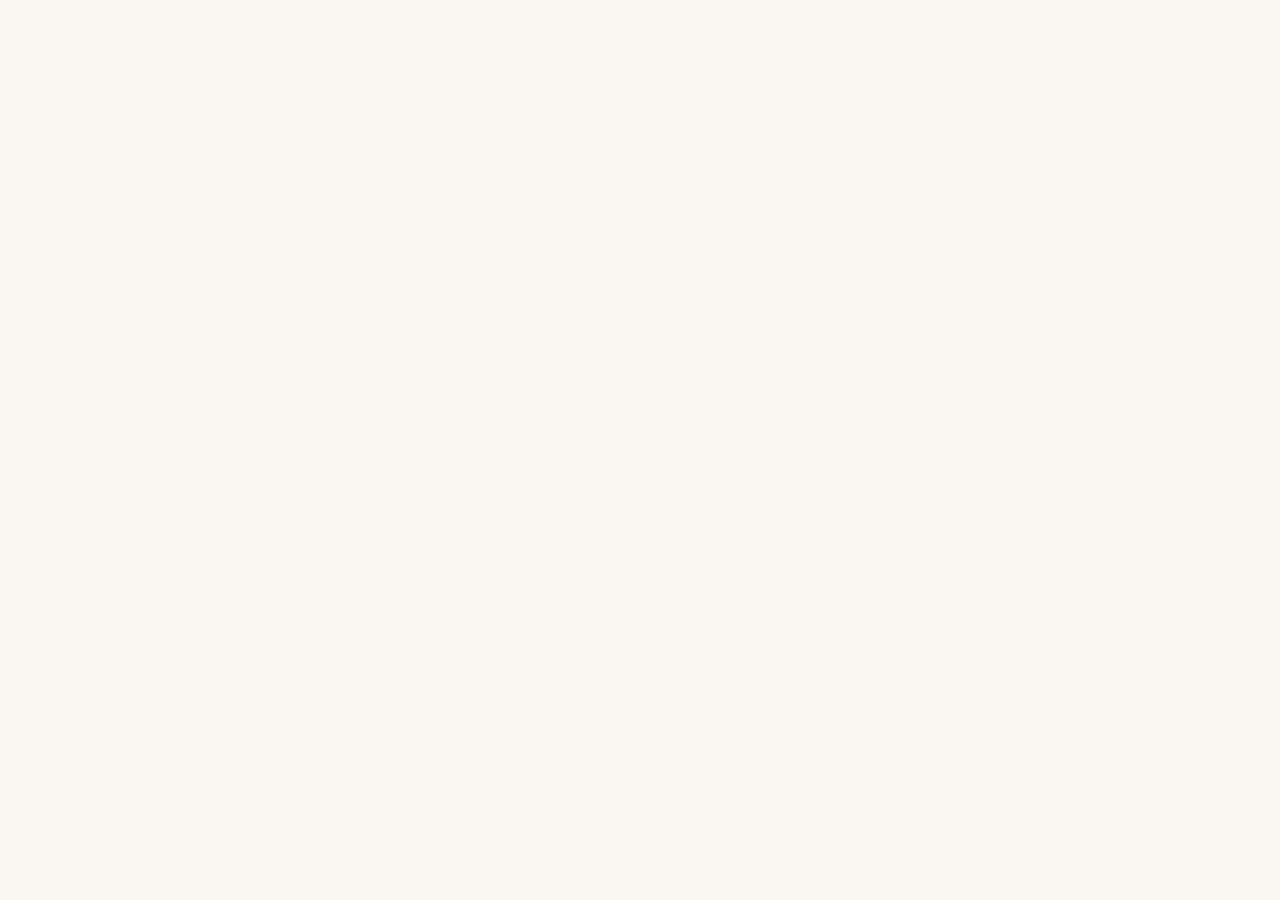
==== commit b5c931df: "Convert from prototype mockup to functional app - Remove iOS device frame and tweaks dev panel - App" ====
--- a/index.html
+++ b/index.html
@@ -1,181 +1,61 @@
-<!DOCTYPE html>
-<html>
+<!doctype html>
+<html lang="es">
 <head>
-  <meta charset="utf-8">
-  <title>Finanzas Familia — Prototipo</title>
-  <style>
-    * { margin: 0; padding: 0; box-sizing: border-box; }
-    body { background: #faf9f5; display: flex; align-items: center; justify-content: center; min-height: 100vh; font-family: -apple-system, BlinkMacSystemFont, sans-serif; }
-    #__bundler_loading { position: fixed; bottom: 20px; right: 20px; font: 13px/1.4 -apple-system, BlinkMacSystemFont, sans-serif; color: #666; background: #fff; padding: 8px 14px; border-radius: 8px; box-shadow: 0 1px 4px rgba(0,0,0,0.12); z-index: 10000; }
-    #__bundler_thumbnail { position: fixed; inset: 0; width: 100%; height: 100%; display: flex; align-items: center; justify-content: center; background: #faf9f5; z-index: 9999; }
-    #__bundler_thumbnail svg { width: 100%; height: 100%; object-fit: contain; }
-    #__bundler_placeholder { color: #999; font-size: 14px; }
-  </style>
-  <noscript>
-    <style>#__bundler_loading { display: none; }</style>
-    <div style="position:fixed;bottom:12px;left:12px;font:13px/1.4 -apple-system,BlinkMacSystemFont,sans-serif;color:#999;background:rgba(255,255,255,0.9);padding:6px 12px;border-radius:6px;box-shadow:0 1px 4px rgba(0,0,0,0.08);z-index:10000;">
-      This page requires JavaScript to display.
-    </div>
-  </noscript>
+<meta charset="utf-8">
+<meta name="viewport" content="width=device-width,initial-scale=1,viewport-fit=cover">
+<meta name="mobile-web-app-capable" content="yes">
+<meta name="apple-mobile-web-app-capable" content="yes">
+<meta name="apple-mobile-web-app-status-bar-style" content="default">
+<title>Gastos Familia</title>
+
+<link rel="preconnect" href="https://fonts.googleapis.com">
+<link rel="preconnect" href="https://fonts.gstatic.com" crossorigin>
+<link href="https://fonts.googleapis.com/css2?family=Bricolage+Grotesque:opsz,wght@12..96,300;12..96,400;12..96,500;12..96,600;12..96,700;12..96,800&display=swap" rel="stylesheet">
+
+<style>
+  *, *::before, *::after { box-sizing: border-box; }
+  html, body, #root { width: 100%; height: 100%; margin: 0; padding: 0; }
+  body {
+    font-family: "Bricolage Grotesque", -apple-system, system-ui, sans-serif;
+    font-optical-sizing: auto;
+    background: #FAF7F2;
+    -webkit-font-smoothing: antialiased;
+    -moz-osx-font-smoothing: grayscale;
+    overscroll-behavior: none;
+    letter-spacing: -0.01em;
+  }
+  button { font-family: inherit; }
+  ::-webkit-scrollbar { width: 0; height: 0; }
+
+  @keyframes slideUp {
+    from { transform: translateY(100%); opacity: 0.4; }
+    to   { transform: translateY(0);    opacity: 1; }
+  }
+  @keyframes fadeIn {
+    from { opacity: 0; } to { opacity: 1; }
+  }
+  @keyframes slideDownToast {
+    from { transform: translateY(-20px); opacity: 0; }
+    to   { transform: translateY(0);     opacity: 1; }
+  }
+  @keyframes pulse {
+    0%, 80%, 100% { opacity: 0.3; transform: scale(0.8); }
+    40%           { opacity: 1;   transform: scale(1); }
+  }
+</style>
 </head>
 <body>
-  <div id="__bundler_thumbnail">
-<svg xmlns="http://www.w3.org/2000/svg" viewBox="0 0 400 400">
-  <rect width="400" height="400" fill="#FAF7F2"></rect>
-  <rect x="120" y="100" width="160" height="200" rx="28" fill="#1A1815"></rect>
-  <text x="200" y="195" font-family="serif" font-size="44" fill="#FAF7F2" text-anchor="middle" font-weight="500">$</text>
-  <text x="200" y="240" font-family="sans-serif" font-size="14" fill="#FAF7F2" text-anchor="middle" font-weight="600" opacity="0.7">FAMILIA</text>
-</svg>
-</div>
-  <div id="__bundler_loading">Unpacking...</div>
+<div id="root"></div>
 
-  <script>
-    
-document.addEventListener('DOMContentLoaded', async function() {
-  const loading = document.getElementById('__bundler_loading');
-  function setStatus(msg) { if (loading) loading.textContent = msg; }
+<script src="https://unpkg.com/react@18.3.1/umd/react.development.js" crossorigin></script>
+<script src="https://unpkg.com/react-dom@18.3.1/umd/react-dom.development.js" crossorigin></script>
+<script src="https://unpkg.com/@babel/standalone@7.29.0/babel.min.js" crossorigin></script>
 
-  // Error sink persists across replaceWith since it's on window, not the DOM.
-  window.addEventListener('error', function(e) {
-    var p = document.body || document.documentElement;
-    var d = document.getElementById('__bundler_err') || p.appendChild(document.createElement('div'));
-    d.id = '__bundler_err';
-    d.style.cssText = 'position:fixed;bottom:12px;left:12px;right:12px;font:12px/1.4 ui-monospace,monospace;background:#2a1215;color:#ff8a80;padding:10px 14px;border-radius:8px;border:1px solid #5c2b2e;z-index:99999;white-space:pre-wrap;max-height:40vh;overflow:auto';
-    d.textContent = (d.textContent ? d.textContent + String.fromCharCode(10) : '') +
-      '[bundle] ' + (e.message || e.type) +
-      (e.filename ? ' (' + e.filename.slice(0, 60) + ':' + e.lineno + ')' : '');
-  }, true);
-
-  try {
-    const manifestEl = document.querySelector('script[type="__bundler/manifest"]');
-    const templateEl = document.querySelector('script[type="__bundler/template"]');
-    if (!manifestEl || !templateEl) {
-      setStatus('Error: missing bundle data');
-      console.error('[bundler] Missing script tags — manifestEl:', !!manifestEl, 'templateEl:', !!templateEl);
-      return;
-    }
-
-    const manifest = JSON.parse(manifestEl.textContent);
-    let template = JSON.parse(templateEl.textContent);
-
-    const uuids = Object.keys(manifest);
-    setStatus('Unpacking ' + uuids.length + ' assets...');
-
-    const blobUrls = {};
-    await Promise.all(uuids.map(async (uuid) => {
-      const entry = manifest[uuid];
-      try {
-        const binaryStr = atob(entry.data);
-        const bytes = new Uint8Array(binaryStr.length);
-        for (let i = 0; i < binaryStr.length; i++) bytes[i] = binaryStr.charCodeAt(i);
-
-        let finalBytes = bytes;
-        if (entry.compressed) {
-          if (typeof DecompressionStream !== 'undefined') {
-            const ds = new DecompressionStream('gzip');
-            const writer = ds.writable.getWriter();
-            const reader = ds.readable.getReader();
-            writer.write(bytes);
-            writer.close();
-            const chunks = [];
-            let totalLen = 0;
-            while (true) {
-              const { done, value } = await reader.read();
-              if (done) break;
-              chunks.push(value);
-              totalLen += value.length;
-            }
-            finalBytes = new Uint8Array(totalLen);
-            let offset = 0;
-            for (const chunk of chunks) { finalBytes.set(chunk, offset); offset += chunk.length; }
-          } else {
-            console.warn('DecompressionStream not available, asset ' + uuid + ' may not render');
-          }
-        }
-
-        blobUrls[uuid] = URL.createObjectURL(new Blob([finalBytes], { type: entry.mime }));
-      } catch (err) {
-        console.error('Failed to decode asset ' + uuid + ':', err);
-        blobUrls[uuid] = URL.createObjectURL(new Blob([], { type: entry.mime }));
-      }
-    }));
-
-    const extResEl = document.querySelector('script[type="__bundler/ext_resources"]');
-    const extResources = extResEl ? JSON.parse(extResEl.textContent) : [];
-    const resourceMap = {};
-    for (const entry of extResources) {
-      if (blobUrls[entry.uuid]) resourceMap[entry.id] = blobUrls[entry.uuid];
-    }
-
-    setStatus('Rendering...');
-    for (const uuid of uuids) template = template.split(uuid).join(blobUrls[uuid]);
-
-    // Strip integrity + crossorigin — blob URLs from a file:// document inherit
-    // a null origin, so crossorigin forces a CORS fetch that SRI then rejects.
-    // The manifest bytes are ours; SRI protects against CDN compromise, not this.
-    template = template.replace(/\s+integrity="[^"]*"/gi, '').replace(/\s+crossorigin="[^"]*"/gi, '');
-
-    const resourceScript = '<script>window.__resources = ' +
-      JSON.stringify(resourceMap).split('</' + 'script>').join('<\\/' + 'script>') +
-      ';</' + 'script>';
-    // Inject after <head> so the DOCTYPE stays first; prepending the script
-    // would push the parser into quirks mode. DOMParser always emits a <head>
-    // (synthesizing one if the source HTML omitted it) but may carry
-    // attributes through, so match the full opening tag. slice() rather than
-    // replace() keeps us clear of $-pattern substitution in resourceScript.
-    const headOpen = template.match(/<head[^>]*>/i);
-    if (headOpen) {
-      const i = headOpen.index + headOpen[0].length;
-      template = template.slice(0, i) + resourceScript + template.slice(i);
-    }
-
-    // Parse the template and swap the root element. Scripts inserted via
-    // DOMParser/replaceWith are inert per spec — re-create each with
-    // createElement so they execute, awaiting onload for src scripts to
-    // preserve ordering (React before ReactDOM before Babel before text/babel).
-    const doc = new DOMParser().parseFromString(template, 'text/html');
-    document.documentElement.replaceWith(doc.documentElement);
-    const dead = Array.from(document.scripts);
-    for (const old of dead) {
-      const s = document.createElement('script');
-      for (const a of old.attributes) s.setAttribute(a.name, a.value);
-      s.textContent = old.textContent;
-      // text/babel scripts with a src: fetch and inline. transformScriptTags
-      // does XHR against the src, but blob:null/ from a file:// origin is
-      // silently dropped. Inlining makes it a plain inline babel script,
-      // which transformScriptTags handles unconditionally.
-      if ((s.type === 'text/babel' || s.type === 'text/jsx') && s.src) {
-        const r = await fetch(s.src);
-        s.textContent = await r.text();
-        s.removeAttribute('src');
-      }
-      const p = s.src ? new Promise(function(r) { s.onload = s.onerror = r; }) : null;
-      old.replaceWith(s);
-      if (p) await p;
-    }
-    // Babel standalone auto-transforms type=text/babel on DOMContentLoaded,
-    // which fired before we swapped the document. Trigger manually if present.
-    if (window.Babel && typeof window.Babel.transformScriptTags === 'function') {
-      window.Babel.transformScriptTags();
-    }
-  } catch (err) {
-    setStatus('Error unpacking: ' + err.message);
-    console.error('Bundle unpack error:', err);
-  }
-});
-
-  </script>
-
-  <script type="__bundler/manifest">
-{"6c77fc7c-965d-40e1-90dd-cc4977492ec4":{"mime":"application/javascript","compressed":true,"data":"H4sIAAAAAAAACqWZX4/cSBHA3/MpSgI0D2xubY9nxmPEw+zsLndokwvZXBBC6FRj98x0YncP3e1N9qJ7QeIBARdIJP7kkJI85SKBBOLhUA6EdPtN8gW4jwDtP+1ue3aXXPZhtP7TVb+urqquau/uwjHmm4xAigphyQWoNYEl5jQ7hSVlyBICG8EVV6cbcuUeZSm/987sxo0P92e3ZvBdeHAFoJBExOV/AAxzEsPgg4xKIgc75b1KXAyDQ/0PRbiJ+dlfBPmofk4ZVRQzqcfdLO99rH9yki+IkDH8uHzrAdA0hkFRS+5qAhA80zdmaU6ZvgZIeMZFDINvDPdGe/t7gx1H1WAH8AQV6je+evrbz756+vCLQaXaaEtQZKiF1drmzXWj7QYKcqe6Y7Ttj4fD8dzVNu9oe7lNW0rJilva9pvrRtu79E51bWk79KK557na9l1tLx5t05YVG6qwteRRc21pw642bz4bTyJX21Fnbi8sbT8pV5IztY7hAWS4IFkMg2t4yiHwgnEpKOFa/zgKPW8HyP0NYZLIGEI/iLwdkHhC2UrGEI08rxKaoCIrLqh+q3I7WWyIyIlIMOVxOcV6UsfWAz0XmnBWUn76aLBjGXE0PfQ8YyFBmMIYzJ8Rd1M/qG1Sum4j7uEzW9zEC6ODyIhTApnccKFI7Iq7ZR5UMo24J7+3xfneNJrtG3GSiBOaUC7jDt1x86AmNOIePXcmOxlPvIk1WamwEMgUkbE72faBY7tf/+s//3hoSzzwhv7QbwExK9Jt5jvWD7aZ7+UrW9xwsheE7XxJWiSYUP2qK+6genD2d9ad8OMnjv2mE38etPKYEkQRRnNKmOJxK899oJ2zEfjJn22Bs4PhwXzazreQiaAbjVia0PI+64Et7rEz39F8Mj+cGXFcCbO2znzf1w/65nv9p89sadE4OpiOa2nlTxVix7wQiR0yJKuCxebV93re809bfHA4PQhDA7sUhGR6m4hbMYfNPcdrHn1hi6kTiRNxH1IWd4MNEr4QmKJtvYd/6PjfJNyL/LFrwI4wx3Yt018dywXzqX9gW25RpCuirD0oQRXDQHayCkBGc6pimHo6h4HcEKZiGIeB1ybdaqjoZBAz1A/KsfXQ8qo7VnXShRk7HNlqg2jaGyo7qcEMDSJnqD/aQuymgVarM9nhOOwNJb2AarQ6Q30/[base64]/wR3ANTwc7cG/[base64]/WBABGpgIvimI0GM6Pms4o1HPnKM3xaJsJYjUYFJo/Uu7WGyxbgh+ShLFIUOWUrbST88xX9sYtljjt7VWt/4wq6xPS95nxAqL81Z1OgVrVa/hKfieAznZBukZyOOz5wvwvSqPdDEvDN0jhDnPzRQtyv6a+mHPeNFbc/UKvxJsMKeMAGHViRCtYvccrnHkda03ciCnWyC9kYE8KhiMHMSu40m72Wkd7wcFZQlh2LfdtvTieR3b1Xb6/7F6jtep1BvHWxUIC5oTqQRmF2a9ad90Q5fR38I4dNd3eCGkacldyCO6EFwCkQnPUFRpu4I0h0tmywhHPb+rA/QtuLq1f811iCLHhG5Z057fhUHPeL4LOdwC6RvI7xcE/K/jd1XvbW9q58fsZNr3u/ANsfrbrduY1lhVE57jqUV8bhXQhENZwOzuQkaVyghQJulqrSTIQiwxISlwBinK9YKjSMsDiuqFtsDWx80xDO6hKF1MkfuqcyIFJwiB/y1AIegCISUZbASRxaYg0j67ef3kmW7NWl+rRa84Ty3RM73Lo1QEvhns6P04P3su4acFAZJBTiRsUFZJtq0Sf9GXStmSW1JvUaJbxiFscMUlLOmdMjwUgiQ5Mqd7e/xzu+fAJNFW7fakaPWke3u3Z7B/9nJB64VsIJx7kKO8+7+3v/z8y8/DKNDjF1if2ARRqIvWhcDSJbTA3oGvF4aRHpTxlV71XnOIVn+6h/qf+zAXZy/TkqAmam90iIZDb2oTXY3GgWeOCcKqbzZ8lXjn5DEIhv7sIjyrd71eOMWssde5dJNJmZJaOr1btocYgUPXSrcOlLzZvmW86z06q609WJJEUauvrumc+zWceceg+VX70cDMUa47H0HqgzsD8/pn/+7hjKwum+ggK39TKt4xS/keOyFCNoeu5/JE4dA2TinH/UxSN/qGZ267vyA5ZWn/84+w/L/tvju99701YeXpwtnfkOEOeNO4/EICUqEq9CeLQtfkZWuTrJGx8qPEppDrb5McaeacNT7rGklYDt92tJ1+tka4TQmYnlb/GQLJm83TJTCWtDveLoHt0+Z0oHM2UBPs8xzM+cDXJHj8qkdg+W3bcHfa7ZpAlzym5XYI+F0TMZcQfPKiR2C5atuNd3rxmkBvfqYfv5RA0qzs19xkX3frxkU//s6V/wKpa/IXPh0AAA=="},"855479dd-98b6-4a80-a50f-ad326824516c":{"mime":"text/jsx","compressed":true,"data":"H4sIAAAAAAAACt1b63LjxrH+r6fo0EmGzIIQBheCpJfryspWvBXZTlk+cSouV2UEDMlZgQACgBK5LFblIfKEeZJTPbgNQJDiypvLriSKuM2tp6f7628aF5eXIL671d+mG/jXP/4Jt2IVB2IuuI+XwRxB/0b8fS18+EPA0nQAPn8QHod5wlb84vISXrOU+xCFkC15WeT/3sAfRQYv4FosVgzSjGXrFO5YAmnMPR2+jYClKc9SDcIIfB6nOlb11SaOkiydwpvvbr+UzWh4eCuLv2aJPPuWPZSHskd/EkEgz25EmlUH30eP8viPfHsXscS/wPr/9c9/fIx/2PXbSoQf80Dm69DLRBQ2ZrW/A58l9zCDOQtSrkEmVhxmQCZTmxLYD2B3AeBFYZqBB7P84S+AfDafzwlMgXxmGAb5/AIg4dk6CaF/AQDw0hcPkGbbgM92O3kFwBdpHLDtFMg84BuiwYLFU6COrQELxCJ8k/FVOgXi8TDjCdHg7TrNxHx7FYUZDzPlTlFhzHxfhIspEJPGGzDteAN0EmPVd9HmVrzLb95Fic+T4V20qUtGqUBRTIEkPGCZeOBEg3dvQp9vpmAaGjwKP1tOgVDD+E1RbL9/VRRvjA5wNFOgGiy5WCyzKZimdjjY9xxiObgfIpSR7iitA7xMYxa2xYs/8yjMrtlKBNjwkMVxwIfpNs34SoPe7TX8KYl6GuRXhmtBNFnix6LfzsTQWpXdind8CtTVIBAh/7p4kJimlLIXBVEyBa8utd+/2qEG7V9eYh8rgV364uE/KT2pWm5LitXp93lLtCXUh0U+7bMenfSK/[base64]/X4TZ6oTZ7UmznSBWkcWCza1Lb7LuqxDXbLwfpol0T3HThWH38XME5ksbpVd7oVRyHvdmmvmi6BuyVBWQN6Q+eRcmlIn/jzWnSvTkaI2wRzpDrjlwQhvjeS8jUE+Y8sDLKfMiDxQhmD3jslaMZ3V4eDzi/3HjqkKXLtAFAmxCAIJgO+CdQIvIBMhAth0KUL+MY9ThVwVXu7vwFuKwE94qLXAl/SKMIPdvkReT6Kq0m3atgYrEf6Y4xY8y3HP98wX63QKk8lkchr+RA88mQfR4xTIUvg+Dyu49EvdcVENgrIl87EFHHal718AMcCMNzCKN5As7ljf0OSvbjkDDQx5nR7cNAekqmKKVSAItNpPGa6sAq9T4+DmaFD1Ttd1Kdo22Ntd/q6hlr+73HcBmaorinDZXRoF6wyFK8KUZ1MwTk0LwB3z7v0kiq9FkPEEsWuwTvrUjDcDSFm2TljG+3Rs/KbuNsCP/O5eZK+fUxTbWyTROvSnFbKXAqKmoeWfMUp6PJBYX94yHUcrP4bu1NXt93CpCk2u3n+vuI4olFQpWQW6cZz5/H85/c0hUFSy/OkhPiL/HXnWGCtKJ9Xu7Gbc81uxG3MkBVDPjyEbSaNA+EdGI+fq4LEunVenrAnLT0dI9GyIXsdoBtjxhjQg9660g/tP3Nl9yx7EgklPgDwMerra8aXwAgKWLDhkIgs+GX+XU0X9XT4qpBR+wAPS9nlZwkQgwsUbLwphBlmy5k3aYbXOuK9QDx1KP8p1/jPbwF9JR+RlM77JTrIW+WM4DUX7fS93XwOYvSrdruq9ZV2zHf4/[base64]/kMTE2CDKUqOIQnoZQxzT5NCGo0ICN53POz7Kb5KBrGC0S0KaNpgoyEC2uBgHPMp7cYoCLHTN0W1ldOzms/afq7P+QROuY+xCININ+Dvk8lvgaJFNzNIAXkESP0HcQmn/MQ1WdfbHrU3p7DXyeMRFoILwo1Crrmbt3DUR6w9KsxgAqImg6/zMdeMq9A4RgOZr82ApCkHdGhoZ/[base64]/erwmKcpS3dlMJdAUgNDZJczo3drkCCLamSX4AzhilQBcAbutPUrpTHJ1Wm5dHatrK/gyVnPk+0I1xg0wouP4B1u1uodpRe0Sv6VW5K0aZ2Gp9Kh/O+nif9Z5gNS52IYlksPU2uqx8SFqbzKFlNgazjmCceSzlRC9RmbYwE4CgnEskBCBkifdPcqszH1Vyw3Wu+kzK7W7RtkDmqG8jXtGptjzOs2JmKDPlUgdGXreSV/3qnPgDwycfUl0u1WsjSEsMMbMMsTQjMYOzaLe7jAkq4dF9kytS3zuX/ZVtlK211tMenlK47LO/ihCXakrbi2rw2r90uSh8JPiTYxwcsOx1LCl4GvQf3zMH7AQ4NUhamw5QnYl6VzCnwa7QoqyjKlrk5YGEmWCAwReoghQNjLH8bspXwQKQBC/1nMtWZTC2gWuFAiIP5IhgQV1ZLHgcs43/pD50m/17gGmqqXJF7YFTs5qzk06EQKMZRCr7O/eqXfR4cG+ipARrl+FTvWdPBTfDwUk0wUvkyhWxux7she4AXUNBaR3tYyqhIyzmbtGpyOnlU/avZDNahz+ci5L6EZxVpma/KWQHnWiPYd3vAGhQqC46ts4gcNe6yM9XKL3pQ5swdafVAcMtoxUGEvvBYFuXUMgse2TaVWYFR/Ey1VtDSiYkfKRCq0l+7Y16OZ+o04hd8eshD/5CmK+nEMcYsAst+9cBDTFckiDc7ybsnoglqTepV57QXHTUa8PDoTll7k6cGYtU+paMu+X33KvikHH2lw6iNRVZqoOz3f8zDU51/Oc5WEmUTuy+Cbbw8vX1RaM1nzgR/VTJhvVict/NhWZZS7p5vXz9R0DSP7umOHYwbLgAuL2XKsGDB8J5vZXCUVm3IM8xVkPqbLgVaiaNJdG5HEp3be1VHmRPMw7qhMNGdJebY0NFy/OeJ7nxNxzfy3ruSVpUC3V++ykPFfGX5PGg23kgkajduWq3GXaBLajETTEQpyMw/UFqdDk0wv3aD4Wjo6s6NW3elEeqWHWtGxVQfHY96Gzy+E7jgfkNdcIKhC+57VauE2E25JLw1KWra0wE9YBrID6jdGgN9GH1trwwwAntof2ODG9hgd46/h4Fkr93P8ftSAXX391IJK41WNuc02MFj7u01HKMGc1RF09HgHvYygUbdv0M/cM+3s939/mj6jNl2AGPdqYCpdO34H74ACtMaN1SJwo9q9k3lOVSvkfAsh9JjyWDKJdoNoxEkG+0sFsWJfKB0nKeSha+iVcy8rNe1U1AH7/O0uU9gO+OKFyuHXJC2UpErIF7tYaqur5pvpMhn0L/n21RuKcIMjPaUVtCrO7N8hJzNkwnWU/ibAb/exczfx5u/qRECtq2vWNwPsN17vu0HqHe5MuQ89v0UAtgPOjifc0K3J3IsDiCJ6Z6M5ioahOYKZCrbM+fv7nbq0qGaHiZwDTGDyzxMsZq007Rk5stBNpdRRIlDq7uaOlBsBnEqrkCOCyFHylYcEu6JmANLZWyRJ1p82GQk061h3f9o5ha1j3p580jq1geXzIdK0vqUEq/gqSgG50PRcgwkvSiRycwYzT+lyN0WEV9sObW+21wqvuYB1JLcZfOFmKdesDli3DqCtN1PpPfDkveIBiRbcvkVkZ+l4e0/aiAUq1+M+HvOvEy/TthihWSB9OyilSKxE/AKDBlUdyXnqO+bOG12xfM8JGvz7Gzk/q18QvaNFo5Fl1ABBpoz2L9HiXcJu3j2F2yzlT/lVtJ6seiivW2r8/2dRiXokR/b7AT6tKa0ldyFdvKCoq6I1gK2jdZPp8u+b96R1aWsBjr7f6+aJtFj/yfyd6KRR6IRTjSSEI1kRCNbopE10YggGomIRmLys5oekxdkRCMp0YhPNDInGlkQjSyJRt4SjdwTjQTkZw1MY3CMXTry8pyto/p2renWdh6imb4M2XQZqkkEjWhNghgir+HrfqqOnw2yCnU/yFPa/UTeEY1siEY8opEHopE7opGQaGRVLPFzsVVD0zqH5fOgNSifB80htYqfNb7zpUt+//qKFF2YmHJi5kgkjfPesDuvLeC8GOkYeZ611vl8PloZ9KhNyUivLp/w7MTYD1dszveBbDaBPl9Fb8ULJMdZwplWBPvRSmQZ948zyBWbNjpYiV0LTcEdLf7ru7u33Mt0lqZiEfYfRejjK8VoNT7828m41/L5xf8DawZbaYs9AAA="},"b7c97ba2-507b-40d2-b1be-ca572a2a2840":{"mime":"text/jsx","compressed":true,"data":"H4sIAAAAAAAACuV825IbN7Lgu74iTc2YVVKxeOmLWmSzFbIk73hXthySzsyZUCjaYBVIwl0EagHwZg4nztPGPp84+7b/se/7Kf6SjQRQVagi+yJ7NjYmtttW1wVIJDITmYnMRD3qdkGvKblRnZxwmsU/q82jbhfe06Uik4zCR/MS1JxmGTyFqZCLTiK4liKDOc1yKlX8qNvFPu/WXIGeU5gLpSGXQotEZBBkTGnKFfaF62uSaLYiml7TlOnrhUgpdOH6OqWHLyKEmgulFVxXT6/JirDMINetPVdUX9/[base64]/evPwv16/ffPvyX95+/ABj6D558/q7j9+/e/2m882b//TdD0+6O9seoJVLtiBy+0pkQraG0Hr8+vmzZ2fPWlHVgmRUa9oawqfqLbQeD54PzvsTczk9n57Saetz1WkquP7AfsFe/fPqcUq5YnqLA0k6W2ZEegOlRN60hjAlmaL24d7D/M0Pr590R+VUp0ueaCY4vMzzIIRyQpYEnzRSWxvx/QxjWCpqRTmoEyccFf0k1UvJISjuAS5TtgKltxkd73ZQTGgIOi6uI0iQbPjIJyPs91cVGIA/0SwT/[base64]/vNNPBxupMQjck5FeFNzj552LwaEzN6xVxavdKu9MqdP5/aj0+fnZ2dPzd9e9P+swGxYPrTs+nz9uffTBU7mTsJ8lHMZhkt5ZvIG0D740s4kTe/VTSJvDk6+mX3uCq57KZsVd4XWm7vtOev//Fv/z/89+iRNQbX10bpf7j+8PGvb9/AGH56BBDr9Y11ena5UAxFcThlG5qOJJvN9bB/nm9GE6G1WNjrXzqMp3QzHPRPn51enJyfno/WLNXz4eCil29Gj5DQC7LpzKnpn5AsCfq93moOHTgZ5JtwlDKVZ2Q7nGZ0M8J/OimTVqEME5EtF9xC0ZJwha7WUCUko8GKyKDTSZMO46vOL0Ison4YjspWHSHZjPGhRRYM+hbQhCQ3MymWPB3K2YQEg7NeNDh9Hg1On0Xxs4twZM2XW3G2T2dNJzdMd7BvKkXembJMUzmcZEsZDE7zTQiK6KUkmgb9894fw9HDW1qkhEypHMZn+QaUyFgKDrezqPg/Pg9HtlkHHaWlGvZPCxJPxKaj5iQV62EP+vkGekf6n4XAuKI66kF/kG/gtJdvbLNehL9x/[base64]/[base64]/[base64]/KfgdOQ90wW5owPqeSWb1c3oilRjmpmyAz0+FUJEu1c0Me6jNceXcOfHFmBMzaOI+CBXllZUsas+iwBZnR4VJmQSslmgzNfVetZk83i2y01NOL6FKtZrBZZFyN23Ot82G3u16v4/VJLOSsO+j1eti+ba3XuN3vtcFSf9w+b8OK0fU3YjNu96AH/R6ct68uc6LnGLbJxm1/nmdhG9Jx+/se9Ob93tszOP+l3b26ROhXrfAAdUlzStCkuytf95Req5m6cQ6sZvBWhYkKHEhZoRubzz05c7KFWtnp/HMUdF+yCsF5/vw5GvBbFP0gPC4VFjVPT5t7ZzVuQ7B573kUxlYXDsHpgUdx1vujj+Lj6XT6oFUyCEcHDudJw5cchA1n5XCSC/FLx0QB3QQfjHNzRRrE/+/gXGmwWbUjkjQjmq1o3Q3yPKUGzhe3aRHPBbvVWVV05uhTjk8mSmRLTUeoPgfVjuy4z3i//np+hDaD5t5gEHr7MItHRqca4v6ZgmQ5YUlnQn9hVAbxSRSjRYj6YWR4atr4E4pTSWYzxmfNKXrAm0SAyVJrwQ/W7SFXij1p3/gXw37lnDdJceihH9XgDTPtu6qebr3PWS/kA53o86a3Hg8afvJaknxI+HY9p5JWcqhNQOWIKNrFc+JtIfoXpTjgvuSIerpLJtEZ9bhRtTLMvG1ulcm3iH5C29IRfNzqtz77Dubjk9Pk2dnzRnNgdwg5Spu5+L164h5JH9RnXrpBdSk+Mj9gu8pnMlcZ0fRfA8QurFjIl4t7N8HHXZ77/Rz8/T2+zj1uzt6bg/GdmyvjqGt4XqpVuu5Iir6oRbCp80Z1v8XfmPHlAkz2aOfW9BFaGBt930a8im/UVvddDrV1hw2XrFtRdyyR6G7xeja9oU+MsfNUF4I0vtrhDCvzzzg3rjnjHav8ottaiqWut9zVwlZNnem8l16Nn5jv2B1w4DhLT888gZ7oQ618XDz7g9tV0q2utpNXLzKHy/hOBX2L5zHR/O6t7sVF6DeOFU0ET4nc3h88cagc7373qH2PlmpNdDL/Quf07LwROPoty7/GqaZ+v8twmo25mkvGbzyJshOpJNRQyT01xi2ncndoNu7qtrtFcs5iP1pQQsAV9wXdi/4JZrjrChrDBufeENjkiAluMud2TXVa+mUVxW/BDls2oqnHmeObNfw1fG94cNFxi4dS3PTtfLM3uMPBq8Y1DWs0cmJ/xCj+Nej0Mfj/UNQvEPXTItLbmFVtzIbH0QTdP4B9cRZGBo2eoct5E/5ZHb4J4tzipfQKR7zn0iW9wi07dc7IA6JfHsodG8nvQVNbNPG5YrvS1fUm3PEyAXf2rsVmPBA1Hxzbg1rNbpn8eeGinVcu2onnop0UIu8SIiY5YscJrFj2G6Q/CcP9o59Gj6rkXFWx8M+drcMZfWAcPV4lljKhWECj5RKjI0La4iObIlVxmfAELIlhWPizYqSsKUJQwdGKn1//27/bqiNJ15JpauuQisoRmGQiuQHBUSZvwvhRWTpSVYU4BaOwkKSsIbFomUKSP5tLrCQxpTfxUtEPGhNbZUfkeLcLL5OE5loBZXpOpZfCvaGmsgDhhCC8Nzu4oduhfRNBHMewx1IlIBZgMVLHVKJAQrIMUkEV1huZyQKB1icx+ZkmGt6ZP59bCBIY18IQwlGTphbif/7w7gdLk7ica0l5b4KvCAbOk5sguKHbd/JNyrQyMzDJ6Z0LkGJvZImCsSl3ElOomsN4PIa2Ra4NX3/tv/pqPAa+zLJHNmP9wn83hB18qu4/G/LA3iVLCnYEQS6pTZUHO6Qc3hoSWoT2YZl04qlYx9aKx1hS9j1VWGQV7AzOQ2gfk6t25Ga2j6D9pO2AoUCTBe1YoKDYjJMMGcZ4J8fCLVvwRqWCIKXJTUdpfCoJy8Bs/TlhmQoLWAnhIE0516//9h+WXQZNWFgUQfBsa1rMaVVfFwEXGnJq6u+8KaLWRQ/gzYpyHXC6hldLpcXC3rfNcktMlUE7gh2kVBOWDaFGr30Enz6bK1cT5S8EW1E1erT3dZVXg/DPqq1wNt9mgmgM1Zhyxxje0xmyUlqylxWNBX/hmzffvnv/[base64]/i5xyI9TvcsqP6HbT2ywE2wFDee/p1G/4nk4DVGKl+l9q0WHcKGPi1rxjzJxyIHBZqYQrnLrgbqYzGiOPLBjXJ5Vs5UiB3doKVXkH0w1UwjVC/zNTDEth0U46heT0hkNI4UxwoAWTUkiawlSKhQGpyIIi80j2QQuJqgatRjEYqpwUS1wdRig+rvBX0ikGMhQ2MWJOEikU3prqVDMPWFDUM0wtcHBdTKxQargwyFLPhUTuC1gTriExqgryjCQU62SNbkQxBabBeo/Z1sJB6c+JUk2WawFqmeeSKhzU0JdWVm5OFLb+YBSyx8Xv6UIERo0Gxpo4O5aKZGnwQFPVXvKUThmnqTFkX31VvI3/65LK7QcT2xESywgLBredu/3pM/4tRMSzCZRjHbMCVL5GVhhHTDlNNE0L8xvhgrWTMesBqeKIKZZcFyrCVAfTzBJuThQs85kkKU0tOxhnmpHMcBUSNBHUY0siFgvBwSQ+DatLHZfgvkbZoVA1Gs0VQ/Auw3rTai7xz6oAlTOqQGmWZbAmTFs/r9Im19diQU0u1kjwtSVCCp5ZRvFw4mtktEDGqkDEWygah9VKRkBvLByzoN9X90fWtcfpmkQ8mK0v4mt/xIK55TBvplOa6CDwHCU2heCr2mh/+xt4QMLC2JZiNvIcLMG/VzMYQ0A9kBYojXEbiLjbqxiF1/pdt1C6HTZIFGi5pM672dc8JpKmxnN46zgQtN0CbkcWJ9erKJ422Lm+kmJp0gO6o7/hUyby6fLZ07+fPI1XstndH2GzT34tt7Ar0PR1Xjyj+jtNFz6DY2+cdmhXf689gr1dOIYLJTCk3Qhw67j3ULUKHPFDrgnuoVLHG9/VndTj3iliZ7m4coghCX3PdF+NLqZTHOXQVO1gY+rxYYt/ahj/+PI1jKF/PnpUPkoyssg/ij8zus6F1Mf3BgebAaukxoW1jJOlrMLRZhmYFoXA+2K+hrGz+XYGf8G9dQTzxuM/0arE0XZckM17kwUfw/dEz+MF2QQ/vnwdFUQ14WUDDTqwhg7ONmwA+MaWT94FwQ4MHZjXQJTkLuYK43KJboYOHuNBgWXUGOKgf7wJnekA5JQPwGJ5P4RtAWFfRN+QfmYPGUtHqiPjwlNo55v2YZ9JQZ0jQ3mdir3DQ7Qhul8NKagLXBBWQuNM8nuTU3k3UVSuqLRqrjLMYUn2W/WXTcq0o+ZYbqgvUGX3QNp70iUFjAE3Y3X0g+M9pYiFbRGUxqi4eGMN/DG1KwXu/pz7EJSa1Tq5jZEewKI7DY9TcjAG+sJYnRfG7Iw8u6QLG3S4AbAGCJ1u3/IA0EzRet9j2wevd+Wg/1bD9YWRgfLsWbseE/jd9s8xxO0z7D4MyV63GweT/kL0yw1eu2E4KsvBX0sy+6CJUfc1rv9u7S5LNT6j+htMrjA+e5UxyvX7UmTLgNQGhStOzOt/jUBtvfu/1loisoX2P6bvZSyb9sL0KRX+URUvncqrWQmxooYsq9pquEv/GwvgodjB3sW0oANqU2p6o+t9zPy2f8W227Ltvlgzt6jMvY/2Mm+IEtwto2KpzPN2ZGZcrs97Oy3zdgTL/KEr8vg4d7f3h7CCe2BLTFTRC19Zf//yys3i0hi0q139VMj+smufF63w8J+k0/HOSfoeSa3UD2RBx63y7EgLTBKGC45bKMo1Kodxq1WyFBducYTQZkqOmd0IXDrlqHnF44QFMINXA5N52kJ1guR5LdZ8vPNWsdcV4HJytTNRk/1ld1J/YWNCDcCbFmCxQMcdanplwkf2vHBthu6nhoPTHTRWWuQ/SpGTGcEgThDuj3Z9lbHkZrxzKmp/9ev//B+XXYuWN3t7rOkuYmD5d8uf266I/vjj7pobP2/LYfaBjbjC1187MSqHPnYcELvUxoZbjod9LOLAZtzyjJi379h7x8GqzYQ5/lUD3vXx8N95ZK5Rzbu5NMDCRjD3LdmKpS5Od/+TxXMfNYKFjjDBzlL+MBR4i444IlhY2d262hk4+xpJGxLmk7WOzXuxrjBxCZ+ibwSMY0lNEbU8jmAdr53r8gLa7vQAlKcI2jAsn7b3d00sm2Se0F6aPGk5TXNXvtwZpOErm7nBVWGaNyGuSNa6sm0LEPtD8TtCOPeuKZLlMvx/Ll//aPE0BcIHMrFgHMbQi3BbipvyXs9+KQCvI3NaG8Pexom0OuK4sBQy57SO42mhbH76g+PQH3YIcf9TJSSHHy84WAwG8ZY9S75g3B0mX5DN3mA63uG/DU3vBraj+sddrakoHgQ/LBcTKgMaayJnVMc2aRqWys8pvfdifdtCs9r2gK53k+vI0qitqNa9i+jY2qkrX2dnLWntzQFtrbp3noXgjmC4yPtmUffaTQsqBTodas10MncmO5nT5Iam491XX1l6N7qUBjeo0962DvdXlwzwYIJvgRvrs6Hb8Hz/IcXtGe9D0rsdJB42uyul4gJ/RRG1ifq9djd3ZmxcxstsH6nFBhMRJvw92UIuGFafdoxH7zJrCojWmGZNy5B1xqZUs4WLkospELPxMekLSaeYl8BMPXrtmU2vLSUt0/NThqm7YuIIk66o3Bpnt0pKGNyO0MAyAudStPC2F+aRcX8xHW0/K6IAi81gwdLOWsgUBGYbc1N3at7bkxIgl1xh/abNCxgOAHPB+78PTrHMMxhc9NxO79f//u8wuAD0qrCCy9yf4odM8C6MAPPSRUYR3UNlKh+LLJbJbIg1L4q/IpO4scdtoTxcC2RFMRar4O/n8Um+6SZzIg2NlYCBo70VJJgyDX/vnwM2UWb0CE7c014MPxKUKkyFBELC1UnRL4zQqmYWlsk/amGYKfIU8ZPElGvoOeGGihV7jDy/pdzEcc1a+aAl47MiIiXqNQ4vQMSmCwxBhHFG+UzPK0lekI2F5fCKJU2XCQ2CRQQWehnYW0Tl2IEIwwh63oqYMq1eqpLx4wLw5RhLIQY2yHsyxNNI+0/FWBaZz/DihYNltk51UEUIrduFS1uvfAV0gWxUZtrK8GVB8pKKuE7sCXSSuWm59WazyAW4qQsZ42LZKqMCO5ioo3KFiaWAG62vcCskMkq4CiFjN9SmKp0E46mq2A8pUCUyuydXRwJUC4/QU8bT4KEctPgPDUvGY1DN6ODCPC4Dj/[base64]/HTtk3I3U/WhuG2+1mrM6zkn6I1RmcHowtyYIywOZF2lc9k/FqGp2wkqFVL3xAVMwolybR63HBEqMKoVUDI4fTvSg9MO7lE8YPpN4d3HLewpfGxFy3L4uK3TrWfT0OI2MP2Q0cxrsKlu2dW2k+VYbF8HmrLnQYZ/Jua9rI26OWB+DcLhV9h+JZuUlVdNa+J8pVHp1rhJ7K8JopyYWfzIdXsL75Kfxhx9LNHp4Afojlj7h68aMkXfjDju/Dn6Jb1Ket6HWAjvaEfS0QszNaydeWR0JrN3Q73jn9tm9sADxCN933A424rweAds7d8Kl/GDcLwyP77/u3UdYmPdyp/yKBs95Fk8vmpFDrwVvFxh5xX2dK04rtPCJVmucBbsDooGN2Z8fSA/Q7Fube+UhGIFaVjd9f7XDTaN9eVR33Hu+cR/bQXTDdHDLPVFfNBZbv/E4G2ijBcf5Z+cajX01eeuOPd95Nw5l5OMsfHhVwcYUj0RYTaXlgjMWrjUDzwhtpbYzdePExDpc4QJmbWDBemVoM79TaXiEeVVuyqXkLvFHmYdNKt1R59Mz8htCrVXkI/iGRy8nRBB819dOU69e2pr1whYph/OwWjuBl58xIdrXULHBKE7YgphQzcE430jiMVZ4xHbTjdvip/xlLodptf7N0j2vhgJsUYS2Z1sA03tT9DPwy5/[base64]/wKNM7AD0XIrlbI4xh1aGqdSWVxp+fa3XN9+pt/g8mNONr6uxfsxpH3wTS2rsTtB+jF+HbHvqETXK3OkhY9VP4AXMyw7duDuLIEgMhxN4CkkIQ5jHOUnf8DQ4jzA429ix5kQq+h3XwSZWGUso7vLOwwj652UIxgpHzNQP5IeAh2GttPCRv4cNOFxdYVf4GvCgOszKhxflswkWG9kbb51JeAKD58/hKczgCZxdPIOnMIEn0O+fwhX0Ty96vZ6RnvKbieubVyggYEJKhuBoAp17a76YU3z4pmXOG55C/9S5r/b05riFM3Br2H4RJx23vj+BZ/EAzuILjE71+3AaD1r2UzktPIXXwkiTuKGmfGPcGsQD3+G3794yThOSj1tGHbe8pz8LxovHB93GOzuNF9BunLc2GxE8bd12K9J+kudRaM/[base64]/MdWjOrvzFKZgiCIxF5STLVC0GyY3Cs3O1ysaE3LFJx3wuWDdPkhiGPnx34wpNLAp/+xt8VY+rFpHTml37krTS70ksNSyaIcJh0s7o9Yada26Cv9zxrm0qwyKi2O3CD5YjPmYGsSKinIm1/diaEfmc2pyL+eC5ymkSlYdPDPskNecTOvhhT3N0e0WzbVwo9hBmSyJTZU43xlae2HQblDFaUzrV7dpzR45JxcEutjDgvIBuwAXEWrxFDF8RRcMqIYCHZJq5gMagIgz9zoFnEpIl6vEbuvXyO18cp2nw1Zzjbx2Ga27dDGNc8fh+2NnbMbzE1RczZf7iZG2o95P4fLgX/oTqxJy7RNWBaTkL5rClMp4ttqqM4Wl42E5wRyQXgE+W8shOulGR4wdaWDPEcoRk9bjL0WBQIxbD91VSVvC7MrJed8dGS5IY7VOAbke4twfYGm/gf/8vfHcUXBnp8j5PYVX5/niH25K8ImxEkQB2apkXjs8V9A4LnqCsDTkylOltZCuJ4Gcz2CWznPh5fxzvxAbRjky1WXRifw4aIgfQW/Y8FWPdx7uGLyiF0VX1/ocxMqe77M/+twXMvjEwK5PiGIBpa/d9lLvLe+4pD9hVYFwwdaJ5BbuMpk40b0hkKQnuwtsWVXSwM7JnyGOi8GRzYLd1kcG1PC4f+Scxo1qlVVRWOqG+9YpcIr8yI/JqBiI/1lh2wthV5IdtIs9mRz61o0cY4Pg/y8knkMpkAAA="},"0890aa79-215d-4b95-be3a-e10e2d39189e":{"mime":"application/javascript","compressed":true,"data":"H4sIAAAAAAAACs1azXLbyBG+6yk6tHdB2sAIA/DfhlwSJcWusiuulWo3qc1WdggMyVmBAAsY0pRpVOWYY2orx1TlmmNueZ99gjxCqmfwR4qif3aTNS1LwKB7pqf7m55vGjw+hteJmAspVjyFL2HGwwVPUpjECcgZhwmbi/AWJiJikc9hkcQylrcLfnTkx1EqYTKX4EEzMiFeyBQ82GQt8E5gcwSgJTaQimkEHkxYmHIT2HicVHc+j5SauoUMPNXPk1KbjfHpKyZnhI3TZtTCRyGXoGTEBJqqvy+/VJInHlDbtltqeABUrTXDM5RO4VgLERlfijUPmjURlLFhCLRFEr4Imc+bx38k9sNjEwyjBY/BuDFgiJ0SGV/JRETTpjIpA44T2BqXyPhl7LOQ54IGT61XvzdM2MBcRGK+nF8mzJcijs7FVMh0mHvjGTgwBNuEOVu/VwoyPX7psUXCJ2INnnb7M2hGcAI4L+Mxmh7BU333019+xHuc1hCF7jRjtwmXyyQq+nwMxkMDHqPvsydHb0QUxG+IRsBkLp8cHR0fw/[base64]/[base64]/DiMk/1hHi+ljKMPiHTh3yiOuGGCv0zSGO8XsYgkT8pAlME2+hi39mJt7GJiMBiYewCkzcaMq+199w6uiYhuML9eE8xAhZZ6XlMwHkwmE0OJYUoqxCZxJK/EWz4E6prq7hsupjM5hK5t64ZLtT0PwRDRjCdCltN4MxOSXy2Yz9Wc3yRsYewFjXbgfbhJ4mnC0xTGLPksgFOhpjCtuYEVC5e8QImnnWiCTJh/o26V62GmfAcedO9PGAVocmFzK76qw31YgHjFk0mocsFMBAGPDPRyHomtjvM2yAfA9W7bXxgmvBGBnA010ZmLqEkxwvqOrZu2qSfZUhTkizLK2wBUDjgAVsApRKlA/w3BUEMilOYp+Mux8K0xfyt40iSOSXomcU1a5acsg2M9o0N55nTF5GeClEPY0WY2NzDn8zFPTEjFW9xenL4JyNQKgGhCNQcPTl+//tP56fUp0RopmYgoaK6R6a6JCMDzvLwzXPZrErE5rzW2CrL6m3mrgF20DMMnB1FYLGUNDbTRLHGj77ZDrdr2JKY5yZGR5x2dbgrJQKSLkOkcEoqIW5OQY85joZhGLySfp0MwkHJikoQflqkUk9tRHEkeydqTWs4qslSvyFI6iSknPwKbtJ3dXU85/[base64]//5x4//MkqwXhPFvCFrqX6GpQ15tzW1v/67roa0Wh2LUKnpbw3x09//WRdVp4r8IPXLLUfq7F2MXDK9HjGVO46xQwqq5/+7BbqzHjvmvQsLjUGfHVxX53G0lODPWCKhefX1b1u/zuKqVpMyqLmBlE/[base64]/422sQxByUPwsymdO2cL5VlRVp+Kj45GyCMVUO1uONbhacEjGD25IxywdAYefP9wE/Iog4ebEVjYQ/b9Xdl4MgEPLOb79WcYvsce6tRbtyK567gbfuttRPYzHFh3YqpzyL1ePKB8ztIZSxJ2623QEVmtOZ5MUi69TTyZHOrhpYi4zxZeAw8XjXrAVP4oLrNW0cnT43Q1PUyYa3hm4zQOlxKPcSJKuVS1sipL6vRYKuLtuUi4n2v7cbicR5+cP/efuQ/T4is9OEghQ/7rM48qUeaGNTfaNH30jiOzdhifsgXmSecDDk27Ibjf9dhplTw2Te2Yd+/y8VtYz61WyXtG+cA4pngYtsZcvuEcbagO+jbgKX8rm+0Oev9RXJHckEvJEzxuqx5t0jZB8rW8riXP5WLBE5+lfA/[base64]/3Qbx5fwIP+UTn70SD10YWjYAqeeidkhweEh1nUeX4Or3O3wB0bNNp90yn7Zg2GTitLdkgiReXIpSqHjgOl0kTy7MtSJlcJkhwaN/+olL5ho9vhDz7eEV9HLiOF+8t6x7Oadhm8Si4P6sxNfty4LcvooCvh+BWVL5Y1wruii0Juc2UsDwhZFHMUAhsbRGp/ewlL8Aie2mwIGjUS7GnQXCnEFt8PrggW3xyrttpV0wXr3fK9b1dte0Sv6oM7i2DVHZtFfbtHGx3ivdORxX38dG+2j7ttO50XafS6jpkkv+haWGR+a70p+5zO3yl+FT7BVa56vuFq3YwEfHneQPd1s2yk8f1OnHxqTO58ip/a6sr257aFRBOClhPdqRUHUY/8+MaUd4DtDrMNqqzrAJaU3F+leI1glv3oG4Xc1uJQ0VkwRIeyffD8cOpzv6oTdliCO52n7tvBRRaoWQJdcaCiOsv1jtGHXwhAFt5IPeqioAe0Nvov9k2XceT4oJFe3mHrhzUkFSa3rPxJXrHthXzEJKojSN7eox9bbGsO7gqUVWcDg5xD7Q/hSaC91cqOuzyj5xU+HF0pY5CeOjUblEgbSIg80zm1DIZXuPRrsTmUXGWQtQsE0TlCPFhmPUTXc3lDsGvA1DSr1TzY5g6uKvtodb+Qyyi6sER1r5K6lRQneam6H6b+6vawYYQUk2zmGN28nTB5AwCr/HKBUrDgdWDAfRWA0aBgg02tSjQmdVeWd2Z1V91n7drTyy6sgZvG8cn+kCIAS+tKijUJ1mlkVSa1obejHZftYE6+d/ejNoNhfw9Q5cU6pcYuwPU8W3LJR1wScfqQt/qAiUd3ExIn7jgkj7pvaQD6Kxc4vikS/pAgZIeUJQAG0jfIg7qWKSLgX/p2EC7M8sJLdKzKHF8i3SJa1Hikq7lAOl/Tfszy11ZlHR9iwKh2EotF+yvaf95d2U5pDPqkDbQNmlDB6hLXPzjvG0Ur32q+k5j0MDKRIPSBiReg/QaeVmiDtR7nVkRyp/hzbvG9JUtLmKn9pD29NOBeuoQp5xOHaYDjAc4pGd1oGt10i440IXOXVna0cIUQ0JcFcS2+l0EsINhxWf3gylcpmr2d+es63EN2m8U1Th1vRL8zVm89ho22ED7gG21OlBR89l2/1bhR818tzij1n6jtmAH4K6o88qFwYw6+xfhaMZXSRx9hcYdmEC3NoHu7gS6gG0fO4F7zN9JaXtm1YV22Ia21Yb2wTm95JMDU3Lsakp4vTUlB3/+j1OiDnRCqwPq3/5JnfEwPIyywzNqg9P+6BlR0v/IOe2sry70WRe6ajegDti+DT1wYYD/n7upazng5htE5QwbHMoccFDLbsP9afyKs8Sf/Yy192le+eg41/MX3Uq1va2ZOxQcGlptaxvYR78b/8B9SViK3wBs6u/gmWrCI/UNJ/zCjVl+gcLMX4ebxUtIU78/MYvqoJnXUpBYFMnL3MoEZn0NmSX2zJrHUbkqoVTlkFp1olZpUHzkv8aofqKbKgAA"},"9a09d1b1-997f-4376-a227-aa7af3d22f41":{"mime":"application/javascript","compressed":true,"data":"H4sIAAAAAAAACu0ba3McR/G7fkXHSbx3sDrtne7O53POLuksJ6L8SEkKqZQxZG537jTR7szW7pweOa7KFFUQIPEjygslECiI8ygCCQESAoGq6J/4D5CfQM1j33uSQ4AigGx5dmd6Zrp7unv6sV5YgH6AEWdBCHevvwD2OOTMAxtxPGIBwaEJhNrMwxCycWCLd0QdQLbNxpSHsEP4JhCbUfCJvYWDuTmb0ZDDav/K5W9dXF1eW1p7AnpwdQ5gYQEuMYr35gCMz15//j3DlO3vdfuRbj9Q7c07qn3nx6p98y+q3X9Gtz/Q8DcMUy3+CPOwWvvmz9TYqz/620c39ePN+PHgHdW+cFuv/Efdfqx31P0Hf9VTvxPtcIExR+3w6vNq7LlP9LJ3X3lR97ygW/3+xsv6/Re6/VC3erc3bkerbwSIhj4LuNriQE88eFa339etXPjuq59o7DT/Dn4ru197JqHzexripzGHMHL5JpyE9WSbtzUez/9Q8/0NzY1X9HvEw7sHescb+iRu6hkHv1PtnQ+jfVacsY04YVRtsX+gJ+4rFJOjeOmH8eMNzdH9l/Tp/Er3v6Xbd/X4T+JdKMcBR4R6mGpibkSTfq1bzZwbv9STNbE3Xk/21XK3r8/lxm9V+92b8akjj7h7cBJ8zEO1z+237l5/7rPXb7+tmjfVlNt/0KzTpNzWjLmtsbilx2+9r1utAre0uN55LdrycRZswUng2N7U2vJnfUp/0tjqJV56IzqdZ99KuPp+/Livz2j/O3oogdr/eUrwtrELJ8Ejoa016KUY7uWP48c3P1Cip7l4Mzoavfjzt1T7rAJ75XqE22tvGebctTORbehfuXhlLWccjPtXrMX6Yl3A33++vbjY7svHpZXFlf5p+XjKanZWOvJxcbm1fH5Z4m/cXz99qt5vyP66dbqzdF4+Wv2l9ikF3bhweqXZVGs0lzv1tp54wer0LUv2r3Rapy21Y//0qaXGknxs9U/1L6jHTruzcrqtyRiOqS3EG1ZtRh+Vdq8ykVbQhBBz0QvTKkzmAALMxwGFyhwAwEMO2YaQ77m4N5nIHgCHhL6L9rpgjALiGCaIZgN7vos47jN37NGwC0aAfYx4pW6ZUB8GVQGH/C60Tb2Mh3YfwWS0ybvQsCwT2DYOhi7beaILBhpzZpjgI8chdNSFZjRpgOytUcDG1OnCRi1kQ27CgAUODtaQQ8ZhF+oadjo9q+dM0pa95iG/QqB3VhMoiRyMOWcUtvBeb0KmwGjfJfZWb1KpCkDNnwqpTvOsED87xOGbXTDqlvWgYQIKfWzzNWFMRKcR4dcFgzKKjQK+lplaLE2fvKN6vR4QOAfG/cPh0IAuGFwaXRRgyo3MVLa7vokctpOfaUHD34W2vwvBaIAqlin/[base64]/i4sFsX4GJlp5WUGFo6RlIUFuPvirS/[base64]//RgPloJNeolN1oWUdvMDJzflYCmLnhjEbH3wX5jwVWCix2JQ0xVo+gUhApf9Q43RCuXNEjjYHTDAhd4uDHfGh0LC8Eezwg9vwAP01wUKk1zNops7ZoZm6p1OVpWDDfsPxdaFr5i62RTEn4eawvMtOvSnGgKblTb/q7Rmbp/OKRT9FJfIpm3qVomCVCFt/NnarYYSGFvbpp4/fJwlfg0QBvE7wDX1mY3iuV5T6l9MPqTRM8FIwIXWacM0/4p0dRmdFxTXG7mVDcLpCc9XdzfpR0hr4KRkOEd+oiyAD/E91jSPngi03lfq5vBoRuCWuQApRuss3oNPZzytksFuhCPcetAlTi+NdrLRUIPK6ZdUoEcpJqobXemGPHBBdzjoN1H9lS/[base64]/[base64]/[base64]/Xw7d/7vj8D4KHPCPC8ZnV74i3OrFwkPDStGdjZ/TWD/[base64]/AAZ458zPk/KoV4v8cELuY62CUy88T3x1mmp9Maej2ucPSaSHn0kgp+S1ExZruYeMWtkN80Lv8x0JKkNndMWmXNkTGEiHDZxQxqffvjph0IFREctdImNK/PNElSPSMu0szxqSR4RiiNzXUw2AUyiq/kcDD1euTz2Bjio6M5qVcRsD1hfMAuTjc03iJ+LzGfo3pEfPNSHAaR+48JwgUR5/qEsAnM/WwXW26drwdyvEaesHix9RzlaXhJWP6kY01Kl1mKc2chrECQBdV1Wb0PmEkfaw0rsFcmtMwGxmlQtWS1lFGbO15a6MFkb8sK8VGxN6FYJDYWEYFnq8piIGUq/fiiA3PttcETquplfdzo9+1DoI1qq5B1lSvyaTu0KwLNaWvLRu/qpZtJ7BQ05On+lkpKi3uVGxqIkQ5nJP37hnOMJkQ98ZH25L2oEHsGBCZdEmthh8CgasbvX75w4Ji+YZEmPyaF9AYWPKw/5DHKGgZM4sDgHxnk8dhAgm4+RK5NQ68h1mHFk3j0VQgTYRZxs4+J9DpATmPLAw8VDrkolXOSCjJZ04HgqIS+fBblPVOZb1oNVo5jXT8liUyDygJbBPEIZwdBmvEw2oug2Kx61AEuRqCxc/eY3nNq1hZEJhlHNSU1BcqwTIPe9xBzcO+Fgm3jIPVGYE/OpVqslYhM7qxclnxrtzFcjpeqTEqqkSxp6FWHGQa64WbP2fraYXDx81yMcSwk5PHA58VgIzbyY5FmcWkHmLKArb/[base64]/ieWmf2/F+acsDV/BzyuHlMDNgAA"},"9e681e1b-3fc2-4fe0-9b80-a1069978db71":{"mime":"application/javascript","compressed":true,"data":"H4sIAAAAAAAACt09WY8bx5nv8ys+SyM3KfX0NHsuipqRlx6N7cHqGMyMj0BrrIrdRbKsZhdTXT2HaQLZlyCLfdiNN9mHbABDQBBsgM1D4Ics/BLA80/0B9Y/YfFV9d3NYyRtEkW2ZbK77vrui+vrcHAhBQnh5U9+AfsRDSQJTTgIXRJQDh4FydznVIYmHFOXC49ILhgPTeiGLJQ0kBQOuysr6+vw8pf/9nb9i4vu7u8/[base64]/UC2PXYGYTy0qd7kwl4LBz75LIDRt+nF4YJAzLuQMsxgZ9R0ff5+WcdMEgkuWHCiIgBCzpg2LDWao+x+Zh4HgsG6hk+gk31OHQF9/[base64]/uc8DJKj5Nwo8NrO58jdahi1c5gn7knbA2dSL/[base64]/iEBrYjZv9fj9tl0eTZz4LKBFrA0E8RgPZaG1seXRgwuqEWKr3FOxb+DUcEo824ocmrDl2c4ond6v5LNvAxcmQePxcHQVSK8ceXygkjfvBHTA27XQly+NRBWPCMXHpWo/Kc0qDdMAxD1ncVVCfSHaGB5mQ2g4YQ+Z5afsMuRYQ7SWxuLimAu4WJsgh5Lmm3852BjD4uQgv2yXSJgY90nC2tszkP9tynOZ8CnVNQpQn2jmq0EZ0ypGNjQKlmhDL5wM+LROLmUSnSHJ2cHCfSknFyZi4CjsUXeL4TV7it3Y8D5IES/KPx2Mq9klIG83irMUvSy6nhgYWJt/ZSnj0+1xKPuqAEy8nICM6hQmxRiR8vnj/VRQuzLtVPGXHMQHR9KOEolROac22NkqsYtIfyUYN4cuz8eIyJyn9fPfdmP7VrV8fwClXfCoF2o0lQbQE2U4dcpZ2Ul5AjDIJ3b8Dxq0cuTWQJBml1SjyB1MUY/L7Ku4/PZkCM8v4XImXaXo4pBcmkJHM864h7MGQXliCjn3i0oZx0zANIyfEBtEI9mBMREgPA9kYmtDaVq99KkHAHjSwxf37+Bhp50gmLwf4MnnbbsK7YF/0+6VGvWSEylscW7NGctFIGCOySbwhEE21iMHcRgPdqDe3UU83inmpcRM5QKMhYHdXbekraAzwcxs/9pqW5KinBINGa7tpjYl3IomQjW0TDNvQp76+Dh9Evr8WuoLSTL2JdbWK2vMIH6Pao5QeZNo8pJn2ox4JSiRNhA7Wh8Y72LqZLDqIfP/eK2pIYyIFG/GA8URHeSUFBHd8MqRUJjvQ8gcP6TRRSmL9/UZK6ZRoPybe3sSxa0TwAlZUWP+WrVj/zVa31W5tKb5/0+k6W04LdtSXje7GhvO+5vo5HlGUMipyTJFkZmL9TP6YJ8qtZXjEtqmEn1MU+ftcjDpgRMgZXBLSnBRUQ5S2m4rcHGU3pjTMN0zBNzcrFLxIRsv0vKX4CpLwDJaaS/NVZ/[base64]/Cby8QtlMgKFKFUyvkfflq0vzry/[base64]//SYu9ajXzIqGpZjWjumtWG2mvPtia/N4OptnXkhbGt7fAEt9Zej/UbZuYXo0L00TJBI1ex61q1PKjlNp1ZFqzOGK2V0tl1zI2fX3KjYNUsensJyXCK8nCrZGl9AyH1WElX/fyyeeV5eJ5Hmyd3u/pCeCR48pH25fr/sF5nDfraXESIUFs2XIdKTLrDDZSSfhFf/KPNAZhCF1nvtcER3RtGzmGB5rcEs/viWk+v97mM4Ptg/ODw6fTs3kZLnE5cEM+xhPDimYeTLor7zdDwk+Dak8gg/fQ57cEyJK60opCeSSNowCBsZzXuwvg6EjeDlT78GjB8JWDBQX4QaNhsRXx4JPhA0DNXAJ7kHNePH5rD06UG/T13Z0G5mTWZyFrtJutR0YaUpcMCY19wDhNqpCU+x8+fLTaROREcuJPs0EkvhvZVYKoIx7GnFLdUcURUMqTxEsnFG/MK4AGO4swdbcEcrhYIEHh81mnAbdu7FLdTcaAJRauFEzdCy7er+8P09cH1KRDoZ8/RBnLIR5VGyqeyo9CUZTRM2trB3gs3UD2llgnFTr2lqwl07/pwwbzVude74mNXZxec8y8y6AghKj7j7nHpAMTxJwW4KQPEjpVrr0xtR4Q6JIuBPPvvsCRxxlCR5TJs9ImkHjI/4pYkWnhG5jF8o414HnPaO/s40e3gab30CqLN1wNjnLllzuU/QBzTyDRNgLJirnDEwNcvNT0hPMLSXEY/30FqGpDRuv13T/kMShExyuHBw5BgadPuNuvbH1CViQMClPpo5VKe4fQv99JUORyQAL/JdCmEkJPN4tqCddk37w0+60Nq+la0mm8DZStp/rv/nEkkHXCCnDaMxFXgVxNNHP60xY7+OVNeuk+qMm7ZtG9eX62qd4Xlhr088ehiAY9ujsCLSTdZvwykfQ48IuL0+rWOtfzZBTzFnFQn0F5bT6uzLrXazxglQe/ivc1bpm/ny2ctf//IaQllVVS67VTUrUBZA5DWo3+rYSSLiyEnUdXOtUoaBTbuBsp8HHn/5k98qpfgBldSViD8zHbMz5L2CGa1dcFTH/pCq2eDlr17Uadorhc0pPhdzB3gvZ0eaIUcuHXRRiGbbcMpypcaxD8hzCoK6lI0ljAU9Y/Q8h3CzkW4hYUkmNQtd3qDeMNeUVrKBFc3zMCIXsRXS2bTNUtuSL5v2vf5OHqUUOSz1yY5axeDE4YRFvN6sTFQI4NnAjtv4l8Jy21T/WFvNymQFC/2NfR4JRgU8puc3TBjxgCu6ZuQB9i4a3wouMauyGpm582bhk+BKXlxzPDpoogzq00bLsp2mwq3k7Qa+rSxaDZ9ASzqXYvhhqfEiE2Ye2VKIqWh3Ra9m0Suq7LBaknnysPt4/0mNJXOpWUvO1lIAC87SPbPgSNCQeSqY+xEJibh8Di1nY4k5NQAp+6jSyWP/0c12u53h9wzLMv6ZpKKcpWQvK/SZSzGCYEs7zBpoTWVKpGxUeserUT40Ns8Jcp3QrMLw4ZgE9ydMJsZ79V0/[base64]/kVr6CuEkD9Xmqm9zTOJZTO9XJ64luJwi1X9W4XkVrxHiZuniTxJjhk9CKubce8aMSg63+cy//oj0/W046b1sOBWehUf0bHXSQrNBI29WgdsYK7nVnN56Vu6UnrQ5P/7nrg7/yTn8Tbi59WB/f6dbeFplpUW5wdZhv2lXfLKZe7KAE/[base64]/b7WimrGKaFYHZDUZzU5djVUe5YIt0SoX5yB8sM3//5P8CHxKV7vjMu89qAvf/UCPvBJOJwFHfWCS/FJSaZbki9cDwc3apf/[base64]/Lm9BsQsi/p3mRzsxLkNAPAarHt9dzPmZ6X+FvKvuhlrnphVFs2jadCW7//Y9VOkEQm+1e/DygJX1WzfIXsm3ZuBwLXXzBbKej/2dcqsqmkFlcCtmessWQIWBhmh2eai7+1s6iP5YXMOM8UJbVkK0ojXERboM6Gs9Bu82asNmZJOJ1ntshmKcQXK3ArWXcWD1HJCSsjyhKmoVrYLJuFFgJHHnU2a+5bXWtb3/unAr8Y54KMFwdhLsi4yIgt970yJ8NnJwpOM6hUbiq7xuZ89+5dLdX959dwkqN3S+LuMmvs+RGtcFs/otdf49ffwvvvf9KFB1e/69Uxk1dfY0wK65D9Ogv8+W/gY5+FtI4e1rC+JJayfu0zahXYRYpdEzF8HYcjpNnSrbokvbJMdI0AMCimJWzWpSXUJCKU8hRepRyAUsUPPCYxT77sa6w9oTgQJI3AyVhH814Sn9PAmIzrnWEsDFUC8EvO2L+eQ/swIsIjAgYkRPSqnt1coVsTz7+RkLPjg0eHjx8cHJ+8nTtI482O6YgFHhX1SZilUDNBRzog7JiO6gLB0iRLkYyaS6N9Oo7CYdf3daia/vw5QHUUDMrP96Mjwvyk40H8pWb2PvHDQsfzIZEhGY9Vx0/jL8t09Mil3ucDclm3T2dhfNS1U0ML1ZvqEkRb7WlZsEh1lSKRn50Ks0CJqNUV90lA/ArHur4CUVSs9q++HXGQFMgZC8mIh0ACSUM0JkYBjMmgzL13T86ZdIeYk8dcrOXzwze/+MUN8EmP+ns3HnPJ+swlLtYoAgS0G3BG/IjuTWKoUwVzhiQY0L1JBn8FZa0yxctf//P//s+/ppMo0AMCkWLhf/fyJ79NJ0lAtDTLQfp43jQ/fPP1f6eTKDDtjsfp0AkQl4b+NH3sk1DmI4mLaZ1/UQBq2dqDzUIiRlTp+SSQzGVjfVNzgWqGtFyOQXlqm8hXHROLGmyZsKOdYF6N/[base64]/sFHQSmqXW8F5SyHCBwj+rcFc+IFab+irkYgahmH2vtQa/iTrK0sizqiLqY268o869ThZICPB2XVRMTg1PO+QRVI2qeLV2hFRJ8xJ15epDeAuOtWzOQoD8nDIuOZCuD69Q0SxOEmaRbMSxIZeBmDsfJ1eUwKkrSlBnT8oNU/SFO1rMKsa2Ks9mYdu4ttKGCy7ycpWJvwlbRPcQuicnhyen3cdve/pbN8SyxSSQy5gjRjQMyYBqVf1R/KVGXddhfhMQ3MfsGZLMocyXiUzzEaYPaess/PDNz/8FTvglyAhIWke5zwISuIwKbsFRRLGqjs4PEIBsXhnFcC3RgAomtKiJOi0Hchl5RKC2C2NfJx9gQR7BQwu+/9NBAD+Orn4HYxpoVXjIL98zdGTf53mzBAvGkTR1ito4knWZfvm6ZU99TpCKqx4P9eclrB+6WO0x7eebHtN+A40byyXgpUNYbiRUDBpUHln6Cebo7M18q51dSW5adt/xzhbnqekt9SLme0eCj8aY0t6IQioehYPconUzLPOWmrAwZmmYTw9UoHKBAzw7EDREO0UdbAAZsQHp+RQuwVO+PI6141LYusRg1z4qSIxYcEzDMQ88CieHB4+Ojg+ABkDDMbn6A/dN6Al6RqExunpxAZvQFySkYRMDqHiA00secHCvXvjM4zDGua++k8y34IRhkzNGA2piaQs4Y1d/[base64]/+goUjW1aWMWtESfOKvKCzb76KiE8xWziHPdpjEKc4KllWWgqT3mO2n+O3eBw08+baX9F0BPyDTmCnVnDMfD2Ms1GVotqnLPA4+eW65PIo6hbFh5YGFPvU0mbTcjEOzkU/[base64]/LLISjz8d8Qt+OGb3/xHtuIOGB9fmhBwGONdi5hxxMNYCp+RAHg0pj9U8YgRH9FAcst43etIjze7ijKoZpJEAQejwYCGKN1hTU4tixnf/+nB1bfI95B8XyrZicQ0dnT1Inwvlt6N7/+0H129CCRXj8GjPV3LUBChuWpMuNMOD8hIuxB8EugWqpinkscyFpG0RnfuiAZqWob8T734/NVcOPlf3LhRr8AuH/GTBlO6xHexYMDZENZQsxlfqHqQLEgCgTa3i8YyDKv/iBKvFE7/+mGGs42Ssca3ldOItyppyagj534yAcOV4nCJwljza57G5c5v7tib7YO2rnm68f7W+w+qZU7hzWaL5mt06ZrfefVUmUmcVEFttRxzxzGdDaca/j0j/vIaSc5VA8dpXk9RlGr58Zeyye3zgLu0oOeMlDB1mZfDKl7CUp4WgmZCfKrAKWh/[base64]/[base64]/p5QN+HsS9qPWcXmoeeaAuB1FYgXGpo/pdjiH3PSowloMOrr4LJPHRnK5kXYzEKnS4RviOk0oXi6FxEdAvcGhBEZw3Z8Fi0S1dGoBHEsWQ+uDgaf7cij+eMit/Vp02Ah+arL29yTvqthOzS2bxmkFXlipA7jizVbzCdHlyng+EqsauLPgNiwTvC6O/l5EBUE3lGvF9fk69P4/WWKzLhWrgT39eU+xqZmnlmuiBJ70vqCstNNgMgtgaaCq7WOEnJc3iT62YWZVJsxQAbJY8cGZWL9hcmTbvrfwf1IFctpF0AAA="},"cd1e54a2-3fc2-47c9-a7e1-72ffd6d709ab":{"mime":"application/javascript","compressed":true,"data":"H4sIAAAAAAAACq06224juZXv/ooDT5IqdZdLksd9gdzqgdqWZ4yM2w1bk95Fw5hQVUcljqtIhWRJdisC8gnBYh8XCPK2L/OUh13ktf8kX5BPCMhiVbF0abuDaQMtFnnuhzyHPGS7DVecKyCzGfzjT/8NUhGFATAypwlRlLMAzi+vYSJIhpDxnKm9vYgzqWD0fjj47Y+nw7PBD9+PrqEP7SfD0/PRxeXp8ODN8Nvzt0/ayz2A/VyieEsy3O/B/g8plSj3A90/IRlN78uRM/1FCVyR7NPPAj8WMGqKxfCCiKzoklO+uCZzyhK53wMlcjTdEc9mJFJv82yMQo9MSCqLIRIpOscfJApNKS9E2Fs54g7fnj5pH+/tTXIWaZ1hMJv5LdDiF7p+UAFIVKMFktsb6EMu0bSl37RC69hBIeMCiYw1yhWSSIW5xGttYd+jjEaUey4GiePLGTKDNSjaWzCNYmtov6UsLtF0exvDhEi1we+dwAlN0xLXfm5BZ3maNnCjSE8GWQvsdNwAPEJuGRFWoV/bD41a/nuYhMCMshhFLcaV2/Mo60lJpSJM1Zq4PY8hERF1IpAoLioaJ42uLyNSOfOk0fVIn0bRuiyDRtejbGJ92XDsVqcO3r378XQwGoQlSkOlXCqenRBL6KT6vNnl4A83m/jXPBcRuiRszxZNmvgJJ2mB961ufV4BA9xYv3cF7uhut7wVthKESWKCR4NIxpmaGjIXurVVhCWEYVhRMhiwakjCibQBSLe2ErHrcw+g3QYTNkHpCGWC+h9yGt2m9yAXZAYkipCpPagpDCcTjJTvt6D/2gS9krPQmaEPMY/yDJkKy8YwRf1z7IAalhL6Fh9AR+weACxhnPTA++pscPbi7NALgLJb/d0ddF92n3kBSD5RBqA7PBkeebAKLIWI87RB4ejs+dmgptA56745PHUoDJ8NB2eHDoWMM96g8Ez/OTKYfy6Fl/qvorBqagh9q+YHFZrGDfzxj7Yr1PoW4JfjnzBSoQ4sCfMXlMV8EY4CUNNWAaDNGkp1n2IoUb0TfIZC3fvewQGZzQ7Giadhw3FiwFcBVOwKBxfi8BmyQRxDH/[base64]/[base64]/hIyqWPSP/7nf2Hfg6eWITwFbx8igSQm3ia/ek6PaIY8L4N2Rdas6gAOjzqdLVPcpnJnhpO1RWyzuJ9SqUotdDsAcuMwb6jwz7/819/gJEemSKEKcVQhicCkoQz5RZSxkYnMUasRE0U2spfiMdHhguECTnWObIWKn19fXitBWeK3QpnSCP1OAN1Oy430DBejOyeV6QntKa2ZJhMyvvBbZYrR67tXsAogJvc98L7j9145rBdOTwMRs4aq1EaU09tc/fAN5CzGCWUYg4WKiCpRpYg+h1qCQ6+mUsmKssTVTZ28/B2U9so9+De7YlDJ6OYb4+0KYUM4GzEcit5gxoVCIKBturYFCyc6gJvFnIS0oFHyahW8tOBehop4LYfttlW9JmTLYF7wOc0oMsUrNy2m3MqdoT5ABkDMWdd2Fh+NPUGxMfQ/mLkS6B2cupM2QUO13/OzelLWs+tOmUAThmFWhxAdaHc4o2VwrP3had8VqkSvgvUajXJPYCjg3QyZRPk5GgZQFgfsHXACVS6YgbSxrdR7iwAbCaMO2CZOJjLMyGyHw+Gbwk5JlR+S0DTgqSsYrKAHSauKtOubi/qA44avcpOog9juBeU9NbN0kinf4djS0Q0sGAhMqFSCxM4037kQzAr451/+/H+76dqgyYGAysHMdJeujrj/vxvbuNyVqd5QmwC8W9dRmAhEtlt0DTJOc4QejEJRRpZfIpKf4oxLajaYOgycb+4ui/1jOZ0et4HUtScnqZvTjilGFeuuACrqQxdm4UO/jiNFKLABySzkrJyfKqyLSiaorCN96NxoBnbz/+OPNTj0GwyPzcaS3CKQOaEpGadmoxgjzkDXtDhDpqTWKEUFMtL+0ZT1SlNkXLqwqCXZBWaAoA+vTomcjjkR8XXRpbXvL0truGIUcXW1goSPyLi/LOpWq/KU0V/axgrM+fRyjkLQGPtL87mC8vjfX5Yti1v1VzPCLRQVXmuA2p16E2Fj+25RykqNC+1Wb1zgqjLkADeqRSWwaxetT/21gvZrbfwq2FYeyKqcIr2W44E610jrA7dS0F+qO/nvMSzWgbQ+rxkOin7LzGTU/tL8rIAzu8r6y8ai281lUlRlN7jYau3jp9VDKu5VWcU3C/tVTOdgjsj9ZVVRoLGa9sDrdjq/9gKYIk2mqv42qlC9W/cEpkRzqCLfmES3ieC53oyNwnFS9s9IHFOWjPisB8+eB3ot6rNaLmFMhIXhcxSTlC/+swceyfWmoer6jx54UxrHyCpOE86UsY7eCe6/ETTiKUkQvhVcofxDjvsB6GN+igfyXirMAih+D3KqkxyTBxIFnawH7VFI2a0Nt6vXdmxZeMQmPIBl+wmYgAtP2quyz1SP4De/sZbdZV1jjtqEZCx5mivUtQhtnedHAaSoqyTd5wGIwvS6+fGcxXjXg5edwKHkGtwIUB7zrDreV5NJraPjCu3Pw9kddJ/P7rwAxlzEKK5ITHPZg+6Ri6FN/d5Oguf6pKg7rulH7EH36/BZQxx+dz0lMV/0wOtAtzO7g6/1fyIZE78TmL+w+7LVkIgwmhFrDpnSGE/5ghXmPXzZySRE+ZhGB2P8SFH44WEQvgjCr4Nuk4rCOzVIaaKp6MIbCmd4tXpd+CfMZLJ61Y7pvPRtq/[base64]/LQjM1upH0yy9dSpMqUVqpCpcf+y2iZTM8OWQjlTskzXDbqNS5mtdJtpfpOunjCl/eqZXl45rbZPdHeilSS5LX1WPquKoSvXZ43qIReWX/NmaLWF31ptsuR6a5ZN807I9dtGubJh08ZOypk/D8iyNgdqC9RcmxWkhgWKC9F3hGEKiqoU+/tF1/7rOvGYnmssbllTMsa0v38eI1M0JvF+rUMJOtKHZQv3lmdjgfswJ2mO/WW9mV854bb6x9nJlLAE+8t5eRTRBH2vxPICmLtTZhtLu89xeNa31l/Gtcar+X7eLNco6ae/MfBjzDhkeapoLnMiKG9tMZROkbyyqD4PEKEPENyRvT6EbJUd+MzuSjeOQPqEbk5A/[base64]/46ozHZZt03uVIOxlhQAURnQL2jhPPBvgnnNLp96CT8AOWhzpCoN5s0ukW1jezaVuwhir9DAZG5HJBbhdxSDXiA4hVGXMQ6TVG+lebWU/0DRJ/C2xznBGzx+NPPBGIsSmkbLLZt8bbtt3dx+h1lUZ6S0i7ANOcdxvnspqzt5NyiszpCtI73Vnt77TZcmAIpZZLGWD/lqp86mfHmYycZkRTLVzkpbnln0XWeJywEmV3hxAW6wonzIKHq/p7c81ztfG0wKcp/Tn858h76cNQ5DOA76MPLF0eBPi2avuMGnFxoArboRhlD8V7XDOBAw7egDe/X4Kfr8N+Z82SN8J1zw2eM4V8QNQ0zyvxuAFVbLgKQ01ZVgS5+JlT5tsfyIHE8nCNT35uVi8L3BEr6UQfgCVXl8wBbCDGGsIgCMz7Hh3D1WwF7B/El1ZT5Yq2cMp9urZx4Xw1Phy9Oh9VgTOUsNXdekxT1cZ3og+65wkw6p134KZeKTu5PONPhavMcXJZT1qspdaHDKCBw0l/a2baq1CkKahOuX5v83sxc/1dL87tq/T6oRy8FTWh9CAcrg8ME4NX55fUpzmmEhXn6y6PO4cqapr98+eLIAdYb7dnMXeztCr1eodWJfm1lNh7YmBVyenkRRiam6AeZfvXoJsHyvc2b+/PY9zSOp2eaeUZSPCfwX5ll3H7dOt77F88ysqTSKQAA"},"221069a7-d5e8-480f-a3aa-5feb7032ac80":{"mime":"application/javascript","compressed":true,"data":"H4sIAAAAAAAACt19W3PcRpbmu37FabbtqmqBqAuLFEWpqKBIqq0Yy/KIdE/ParXbWUCymE0UUAayKNLVFTH70jERe5txe2NjN3bCL/2wLxu7EX5wRz+2/on/wPonTJzMBJBIJFAokvauRr6oqpA4eT95Lt852e3CiRdTGibw/d99DUckOR9HJPYdeBFdsimjIY8SBw7OozjGD5/FNJnP5jQRPz8jUxYw4sCB75+cU8rv3et24fv/8g/v17/Y6KODk4+fvjx4dfR+9uBsHnqcRWE+g3Ja2wuYRKdk7EA0o+GB7zswT2jswDQK+fnLSxrHzKfqqedF85An6luSsISTkMuvr+iUhT6NEwdIsZz8dhhTwqMYlh1Y3APwojDhMIVRsSL43e/g4LPP/u3RwemBK548ygr7LJlFIRsHFN9yWehFUwqbMHXp1YyGCU3El4RcsnCS5O/NPP55QvwIRvCC8HM3juah3263tffu5+91oJsR78AvoN/rdR7dy4gldDKlIU9gBK/vAQAs4JIEc7qnNcMBLwqieA9O3Zj6sHTMgqoqB/KC42BOZck3orZuF3g0A49wOoliRhM4i6MpjOf+hPIkaw6PZodEtsZ13WzkVLE3omI3iWLebhNn3IHRPozdZEZDDptA5KeOmwTMo+2eA0O9qyG94lswyudjPvOiKQsnefktWT6mfB6H0BbVPfbZJST8OqCjxQJmxPdZONmDVg/6u7Mr6A96s6uWI2YzINd70DoLKP6Afx2xmIplugctLwrm07DlwITM9mAwgOVyX1QAsOj+Aj6mxKcx/KK7VD8W6y2RJwGbhM85nSZIm4acxi0HfjtPODu7PoxCTkO+B61kRjy6Oab8LaVYuWr/aTTbg12tCbK+/JtZ/1kU8hP2Jd2D/pa2HqZzTn1HPP0byibnfA+2ez2k+3EUEOdxtyHRwbBI5EGv50BAOafxyYx4YsQ3e+5Qq5qFF5ZRLwzLmCQ0YCFNB32n0GEx8sgc3JBM6RIeJzMSWhsnOvTDN//47x93sUyhQ8Ueml/r51A0atdo1OPxnPNIa4jrusyLwqc8dGBMvIuJ2PB70MKukXhzEhMfz612f2vbpxMHfv6gN9w93oXehw78fOvp9tOjp7jtP+y0suFr/fzs7KzlwDiKfYrfwyikLVguIQoPA+ZdjBYFnmgMW+VQ9UVvvv8f/9M2UrJjNX1V3TQakXFisxFPaRA896Kwa/xe3LBRwtQOJOMkCuYclwMX69+BWC63XQfeMp+fi0/nNPtRDs8r4rN5sgfD4vgLbqgN4WB2BUkUMB/E4MJy2a3vf2GxqC8FjhBHMCYBCT0KHol9nTkc4vcZ8UeLQW+Z9TYjXb9OtntynfQP+rv9bblOBgeD7UEfHshFc7C1NcgWTUa1dvHkxcbR1ck58aO3OZfcwv/FkzFpD3acwdAZ9J2e29/tONADHLcdy+Pebl63yajunjFOSTxh4dOI82i6B/[base64]/pJOYmZj4dPzPxTOp0FhNNDIZvghumfxaD+Sw+o0l5YvC7OGYj1twet5+EkpkmUtByAy71M7HSQdSDb2D46PHxw0EolyDKBXxLUs/B1RUATQZHAs2e7Bw/rCAi9jfhR1gJNNEUCuwcH/WfPDAJv3CmZtRMUJtvlk+SCXo8WidpjNkGw35tdQS/bA2LEW/3sMLCt/IFl6d+QsVUINmV66oDbyQ+4HXPbbhU3beJ6KBF0V1HW2EnP3a5nZ9udVhOGOaxjmNjZbEZKrM6yMVY0escie2q7Z2iTRLdEI3C/J+5lx9aK0k+dztK+cx938TQvnP1/PWfeBRCp4uJObaAYNN3XNXu7sLNL+7rlAEpoe9D64Zuv/k9Lk8UnqHo7kMpte9AWqplSwdstpgh0ihvP2Phi3+c1/KlVVDwFV6iqYSIIVNKX9hysIKP/D9/p9FFfdWroE0mgsoLDaByTuFDBH/[base64]/ZTGdc6ZMT8SA1q40W6Sdc0y9nNBwt2swX24P5MBqNoBXSty14YrG/tTuwVzDmtTvixNLa8zxMsNcJxNHb5vYVxR4diC5pfBZEb3+NGuRccCl5OAjtZrMv5V/TLtRyIPHiKAjGJP4bucYyHVvjt5ktiqlGCgbQZtwBJvmDNg3SjDWewAgYd/n1jMrBeUviEEdHMpmT6IzDXrHEJIp8VQI5tSoiuR5+eVSq5WxFLViyvhKQRWQlegUF61ph7Qr+xiq4GAh2Iga4BwNlddN35XhS2rc7jsmp+kN8b9WOzSa/sHXx4WbCScxLFCrY6dkEecRg0Cpt46ayibCnLBiv3PR1qmndtj+bGPqOu7Wd1oWiVzORJp/XZQ1HOIrCOd8DcUYncJmAPE3xk6bwWK0b/d2fWvMfWjT/hnzWJkiaXPZ0DlOaAA1hHhKYspj4ZB1ePihbXzVZVViVj9Bc5BP4oN/rwRdzCjTkMQktbN38QckZmWQhZRThUGm3prmDrNXJNumUhewTFl4s939FY/ApJ0FA4fHhOb2Mo/AVjkR3f4Xt6zaqT79kPxWrLXNsjEraakP/huWFTJm0uDksLwjvzJRcoWdhpX+no1FNkD8XVdQlJOxLOlr0h70l8HPmXYQ0SUaL/k6dsGNYeurM9jfUw5Rq0GgFr2eQGeyWDDJFpawkv6A2ltscFkDG43gPeIxTZFHRHnfFSqkxk4nzpr+2b6dkMCmZTKpsHhajh3VNVpk8LDYP+xrVCeTmxJaDBNZettmKMmuR6kxsyjEAmivT8GLG7qXVYVl82ypCQEGMiJUwWzZe/DjniNUCc+PKrJ6haqrrOy/iStuOjb4pVOhbr2wAF5sxrrPPqDpqHjWuvnTkitpnHl9+WEm/+sENT9302yf0DDnVTsaO4grjUGUrjKW+7NSY9VcZkT6L3317xaZRAjMyiRJdwDqRrAs44wEdbRglN5TlabSBZzqP/GhDqzUXznpFs7BwsEsFZpbqL1VS/kw5XStE/bUkgEFBykefRH/HIuXL/ZDKeQweS0SAG9Bwws9hU9rb7fYQKHu5YLUgX5pytU+HvXyj4mdDaxmYfkaUB8ze3KmdYdAzyYtN1FzpkCdlAyv07a3aNbt02MzOodZeJRdYzFxU9OGjj2oM3XWivjQmFucwVbX1tZqbzgxejc08+Pz0pWzishnruJ3SsJi5PuF0KVyKM/fteXQXpvXtBhqRYJQzl0zRfnMTU7pkfOk3xdoKnPAF5aSO/8nnPlWKaYn/kWSjsa6S8aQf03Ckm44mEQkSHcMkWPCkLHVVyVwTFOaoD12YuJzEE8rtcleF1CUPBMHVJy7zl0pxHy5N/iAtNz203Nwxp9g1tfgq0ckqNm1p7HirzI57xa08yY2/[base64]/d6dGZbb3IEqqEPTGTHGF+uAzS1ihr2GC3UoWtMOXoONZm0qK3QlqsR8pWcQAxL0+UdcdkCGqOKzXHOg3W5JrSmsPCdh9rn3m8kzFRow2eyVO3KwZ3nfNHN9lVznDakt98gEweNbFeb/khJNE4pjDL9/dvYA9+89dz6pMQPlAjJfYAbEI2Zr8pi8vVB9rtVfAK4bNQtvPo3vLePbkhFcYVRoJLaOjUmAaEs0upYjZSFKXWdhPv/r3ba4/3wDjhy576e8tHaa9TL4HqtoEcLUIF0VeRzEhMQ7QQW8iCqWmtgGNWAgbW4VgD2Z33Mlim24UXL3/1/MXz409PX568n33IAn60OK0s5EcsGSkQiHgd3Ecv6HRMjfic12cs4IhuSSh/Jj6+gRG8osTj7jyhJ5xw2m6hwStpdfKIm9dTQUu8JsnWvpa9J2ujPowKLXTl722eywrsDNryV/gZ+tIlLbRAcPeChb74VRbopGf2GQkS5VjH12Uby6+/PY/Ej/K57W31CwqG+MOyk0bs4JacwfgafHKddUr8KPq0WGLxtJPuWRQfE+9cdQvaquBr7vrk+g387ncjeP2m487myXmbdx6l9aSBP5wEGPeTkYupP/dou008zwHeKY6VGhWBO8jBZcTzXBbC/RFwZU6QHaRBQkuvpYgxfCma84q38GlCLstP1aARzxNjhvI1avYIGEFfd8+BhFzuQS/t5k8QU9TXZShrFRVhP7cI89F240pAdk2oT/EoqYBbviDXEQx6g50VgRMn8+mUxNfgnbNZcofASbtf5rGqDrmA9KmNNlIg9EYqhcnl7bJwCan0pWAyKMpOwtHG/Q1d2LIRlY7CDfTyFYhG81wvFrLcEkAR/f7vv1pJ9kCZvEyyCbnUyOJBu8zI/[base64]/Sw7qTeMDwie/BE65c0qGRzhLCQAxSXdUlZiwzCoAh1jJWtU9WQi+yY2BpYjYY/[base64]/NvF+1fjgxb6Wa0wszQxH/Pj06lX0Vi4JLpgSHy34EgKS8NGCiUUn38vd4cuCJoUw7fwb8tvO0minaSM2Wp4t2dSkYhhIMhVPk1LaCqfkSOlETaQjxjLV7apFa1XfXQRADFMPuRH4hahihQqoEr7N+KjqVa4W5w3CoSxgm/W9NSaopSyHF/0eC5yFpVjnanYMJ4Mb01lAPNpufdByoPVByzyl6laBWLGo3Dtildbp9Sx5LmFqI7Bpho+0gicCt2YUVOJKXm5KOUFundJ9AhpSH385ieaxR5PX3E1i7w3sIff2CNcLaiZ+8QxLhfMg0AwL0pNYqCdnJFlbn6QgPsUI8/fFLii+37rfKr7b+v73X4kQ0u///qvCSLxgIQ5YYVQziwEOi/5ESB2Pmmy2W0B3BiZ0pwjZwVWAHZJifa11E/9k8bVmD3+m+v4Eeu6DXUBB09y/BZeDNrpiusVJLLwQuIKQn+LfqU8CAbrdij2YeiGmLFQ6Sq9GGb8NVuYWGJlcA9uD1jnzfXG6I/95mf9Og4DNEoa41bfnjFNkElSoXG9jMmuVurjgrk8Tr3x0L9RkfPSRDStm6cHDYvN3C81XgYhFhp/FvDTC3tjZL87AyXnMwgvVodPP//ZlGZdS4QS91cwWuPKWOc8Hl4STWFn3cC0icicFi5te8ZvLSNsWGSmtTCQhQIb5RPBNwSogD7qsTUywqNqc5fVQmXOkdIJiS//yHfzwzddflaWsakd1k7Oz8vhe67TMBPnyAZn/gvzagVaTM/O9tOh3u3Dw8ctXr957j4SyaWgJyEiAycLCIyr8e0VZhStNUMK2NE1wkmmCGSCkp8kKEsex6sUU7aG/WQYRyDZ0wUR7/UR26t2f3k59Ok8Ec/rxrdSZhWt1cp+7yueT5n06fnB8+OypzOfzbHj84Fk5hY9F7RFpGrYfOg/7zqD/UOblaZB4p9rpakve1XN3GuXAScNV0AKHa5So6Ja7zvayW8rlsmp6+7XhSLZMMGKXNRUJKla0DLDQajIFPRnqAB6ZsjACAnwulRe5xf/yXSVULHedm/hA0XbJGW6RcsYUVOrgfKl/[base64]/+L9/+s+gY6eRuT4jASehZPfZGi5jbW1NXA95bY/MzkTMNi77TmU4FRgixKSYwCQdE/VzdWa//E8uC+5mRlBbEri6dAQ4txbSN0n5Iv8INqx4qY0HVw7welhzG+j0R0Oamwq/qu4WOPMa6PcqVLkSNkxw+VrODNNJUJdDovBRR1Hm57FCFGamteLpLJGJtWkrrYZ+a9aQVTb0CjHUDoxM0y/nYkBdT9K2F0XUG/kwfvyuvZ/qfLcLzw5ePP/k+cH72f7MHKGS1GfmCJn/3OY86XZR/OIxG8/FmzOaGhJldu6ETGcBBZ9worksxAtPrxWpFAaYuT2KSMcCJlDsZ4PAa2FElPDASghdjnK0A//[base64]/70hCqaxlpcOSBwFUm87efdtEAF/92eYzamP+bh8hgYY/HF+XU5nVJkqa2XCzcoRqtr2PUf84/Z2OsY6t6hXhhpWkuVW61yrgngapds8FqO3vt3q5JzEaPShV7OAhEQIIXaOu9Pk5Fk3DFkmajp89+00AhSfWBQSCAicWQ6J29rT6hPKr5+BcAXvMYPKf/jmH/9urS1kSfNTTBdoC+d7PJbAWbikocgb4z7ujveLVyvNCjcqCZ8MXIM3pyF+SjDyNw8Ao5iRJtYnxa3nCisY908wzuhz/gnG+RAz/H0xZzSERDCz6ZxeUmRgyfxajftxAAkNqIf3FG3EdMISjr4UmEXxBiSMTmcxBRrTBDnh//cD+8d/+mkGVq1EL5rOSMyZT5I9MZpBlGBQ+jwgOGJt+ltXHCDXcEjigHTkSSJwxjQGMh1HyXpDWscsSwlLGJ2OYz1T0314Hl4iF26UqqkEZFchaQLLjqB1FTKGVkWJJJ06wBwgcVxKS6vHt5v6kESro3a3SrlL/1QlGckAzRJSX2no/DEyR9lyR5E4vk3mKFvuqDKaR/VV4soGTVLx38zsXgKFVYiUNzW7W+FFpQxEUymf3SYniR6VIO72qcrLd8scKsLI/O5boAmnmI5i/SGplVUkBDS122JQY4N8ljXDZPmxMntHnUJ495vLkujMHvKdNXX95O7DgeZqG5T01351Mmd3e3YFPknOacmyWhmxbhC7U023TtfdsiDJCy+jd2T1CVrJQG4sdcs0seJsghrxekUtq1hIX4nyPptg0MZ4/9XBi+evjv/VpgwYHe+j2kevZiwmmHz5AfiYTuYmimbj5AMqGeWhEiRi+P73ZdmwaUKJCkFARu7lwsqNcuCYSVFqxabt8hZEaTQOiBhlTsGnY1rpS1JGBMs4fbAz7Ck/ksjy47GQGhLUOO7un777MwSykgQIVn7E6CQSlVdVGptsPK2yPyhUyckVc6sn50bwkrJT2bAd5L6s5f4JCXwSp9qQ3YdZiyS5D0fskvksltnWrUiU2624A2RVtGKZGWKmmXqbiYtRvv665QBmHv404uyMeQQVb6pSICNXPAhozEniQEy9KPbxngeG+QxKibYlvf/0vxU9PRWUSqgs6O0WMkgJwzupJvf1v0vJiaypMfXmsdRFMcZY+M0gofEl8+oa9Yc/KirHVxm45/jKowE2DKkcnvwKuvDrT05+XUnjP/w3ReNgRmJGQ4+RtFuKRkDiCBnbAear/Mt38DLx5nFU3bWvspFil8RjPvEBszuI8UKCT4PoizmNRIDkM+JReH5kvSyrHUdvCwpBVZ7XOHrrBneT5nV40zSvtxbVawWS1dc5pGkGNTFkqySGmGkGU2Ho7tML4pSwu83qWi0N2HNqyVVxt1lM+xlli/keKiVj+9GeWY1LFxncUXLSwpvvOYj/6AhOPj4+PoX2NPJJ0Hk/e5LD+dXd7u2FuFjIEaCrKKEO+PSMzAP+V8JvnHqN8fkJuVR3ip94JBQ2zjMWBKjKJDyaYnbA9LMKHHTyKAFxkxE9lCfUdW36IvRYiyxE2ARLDiKtgXr6IumFFi8eiI+29EWFhEcekcUPia2sEcXYKD1SoVdPyrGFyHw/D1hCi5mXMGhMED6iiVfV7HuQ/3x8dkY93m4bCYP0+jpaooVSOzoqnc9r/cmbZpXgAuhktjH8RS2EjmYwU7OX5eJ4pD+R09PGC7LCSfq2K4HkxZKHhGfPlXRzXSyBI5YVmdLYOychz2OwJYCh3K7CGtLahCOdViwXQFZJK++FZH1LNYZy/2gUs62hRhTH6Gdy2JThD0lreaFwxeuX0zPUtyfZbYHl+wNLVwbqFwrmd9cLOiy717B802FJY9GvPjTokOx2wfJ9g6UrBvULCCWdN1p/PcKxu2WQi6jvCbx2XddIRmGPTO44iFtvF5gOmmExBRdKcB4u3deey3wHvDedN4L+HpRiolW9bcGuCjgV8YuWbPr1RBBbAG4jBJPi3+m4SeywiTSF5ZuOqriuY3kkdaFXyFbruqQNK/FQHlIDi9bu0G9fYPELV10xhw86slWF6RC8HeE6MgnHRx/Bp3PJOWQEH+xDD3/1CF8B11E7xH4hOQsTKs3iXz4PfZS7HmSOWos7uef0d50++pKH27mbuF5WFL4XGvpZcRKyKVFNOSM+fR5idu5pAlSE5MidrF/GLs/[base64]/o6pXKLYdZzB0Bn0jrtDcAdWLUQOfbZXjZHoN7pkXd07f6a2s0iH9hz+ttBXr/qiAnnGFE1nTwl7KVK3Ml8eJR3BRAWfeBeU3MKhrd9A/KGvTnxB4fgBBQBEWEyXSUIToAeDslhAtMYR2e3jprtllkX0I9SvDNazBKu1XRZQuEFxIGQEliguLaUu/i/lC+GdLDCgVpfFxSWiu4js68r/[base64]/82gDB37DeCKovIh8OtrwqcemJDBLqGA5qQmZQY5ReHhOwglVmkFuSKAqaswVr2f5Trqv/82/9t033YnIeVKKmRSFzqPAp/Foo2e2pBIOVDNjcpi3d8rTlY671Bqr0EC57BXNOc5Mk3z2JVpKzFHq5RP1IfVX/AK2BnAftnqAYGw9q5L4Rq7Ut8HQEkpp3dcr0xoYZJbFiSimE7IC2ArMJzVriuzKNTzoR2Ue5dyUfcslVIuy0QV9Rc/QFyvyjZVsI/gYrw4TJ+dh5mJsrZ0FqjYDdUxnlPD20MEc1J015BgvvZSm/VqZRFaIMxZhRskudcHF1dIKJsQTiSVRWvDWE1Ws766QU8ox9EayxkaXv/8/FDjWliC8m9wLX0pCqTvpKudMYkHsPKUAEOlvr7g3Z5UQgxfCGF4RSzqwqoj44otCYm68dm8H9Xrvlx+swo81XpwWaFpJdrGB0dZOnWpZj0hb5GJpuvTqxWflstqEIPIuqA88Us4rEVi7jv55o3ulm51dP7Ek/qoQS9AgH3eTW1NVa9YxuJUh/IhxUdFdKpZrpbxibbX21m0Tmpq7/k6zEYMwchfkAE1nMQQCM9eiCTcvOENz5PmWQJ5XIoQbRkOuiRhdNHEYn777c8t6wtzshrL+yooRoJ5VLAIJacLefRsqUNm6UTPFMSmjTyzRRDYWhU7YmM2M8DmLIqgUNpGJVfu5rKoJt25RUSsc0AVt7NOIE3R+i/i5oKPrZk0s7Gg9Zl/KHSOX+eY4Mg/KRubtkll61aYqZ9goqfvFJWvLgaEHGBZeL6mFpsBetAtkX7ra9Coxp8iOyDig/mjxM+WdNKbSdIZgkfYCJHZEqpd7hhPTAQH4SHEcuD4wYUFR+Ws2l0XNOJVDUj/qk1wikWg7vkmCIHpL/Zq4gPxl5ca134meCbBZVWJKoUKc0VZUha9kVd7XBhKVEBczd28QSAdrq2Li9385J7FfDqStzoajPOYkwdyy7bcs9BGXiVN0RJLzcURiX+YBccr3pjnFxKVOMXGIk+GgnHuYu+KfAYqwk6A5owAA"},"4bb5b46c-060d-45d3-9f5a-f3c4acb702ae":{"mime":"text/javascript","compressed":true,"data":"H4sIAAAAAAAACuy9eXvbRpYv/L8/RcW3Y5I2BcXO9CxSKxlFlrs18XYlOZm+bl+pSBRJRCDARoGS2Ym/+33OUisKlOw4PT3vO36e7ohAodZTp06d5Xd2Hz68Jx6Kfy+Lqaq0EqdKTlt40sAfWa6uVVmvlqpqs5/[base64]/gLfR5VlQqH4hvTV1D/n4k9lydVIyqNL3ASulFJpe5+JZ/DN8OuIrBO6+HUBv3WxwI/uOXX4RW5cwW4wIZLqI4ED9/GI32730YwoSMhTcBtpM/i8FaK6Hbppi2g/1794S4lg1RwQ+q0VD6QAwe/2v2dfaY3u/[base64]/er0/PB5/2cwx7KMv3p2evjH7c3NGjlPtXd2fnpydH7x4tXT4/6PaSkvlnWuOv09ffXs5Pnx6ZYeNzUsVpP48oeTp7d8eQ0rGn959Orl+fF/bhnstK5a9b4z1mevTn88PH16cXr8bMtE1c2NbPKLRs06c/Xm7DWwii0TtdYrYDK9Xz4/OdvSb/P5RVnoTu9fHL941f/pUi3r+Ivnh//nz/1flPJvm/iLV8+enR2dHh+/7P+sns30tFGqct++OPzzd8cXJ+fHp4fnr04vzv784rtXz93HRasa2daNKf7s8M1/JkoP/v3fTckBFLWcZa7aE37xrBou5Wai8PekVMRlhShmInyBfLFal8jPDJsNCnzh8WJTjRCNatdNhV/u46MP9/A/0G/3fVs34qBn2A8ehA29TRZ7B/0Ky6Wm5d3+PTu+ziiwFwH774wjKBwMKBooPt2Fc1uIh+J7pVZatI2cXtHZp8R03TSqgkNRr2Q7Xagmw7K7Pnc/okJPbRk4L7A5rhoq//eialVTydI+gJGJn6mGermqK1W1H/jtLv6XW9/D/kJ39+/a3wl0ZKDhdJgV83UjkaT0eroQUotFfSPKupoLWYn1Kpetogr1ol6XuaD9mItZ3cASFK2olMrhEOof/HfQ4BG2ZkffNrLSBbQcjSD++HDa/u+1Wiv7ZTDwMU3lrnjDJ1KjVk2dr6dKTNRCXhd1A8O/xDGr/A0OSF+CUFOquZxuQNJQGVGUxo4W1fw5vtoTM1lqRU3kRX4GNaxLRW+pKi7zUfNf31SGVKjsefwSRDb8wiy9uFnUZgXqm0rIauNeQlnZCtnwSnFV5UZMFBz4IAW0zXraqrx/jV5hu78pbdomn6rJes7tPmvkEtf2g+GF/PHx+7aRZ62cXpkiZmNaLqhVXGqo4U+z583O760RSxsewDuePkr3M+u2KA5cf8LWXft36wH1ASYL6BlLiWK5IpmI9mhRAW9WuZhsAopqFIj1QFT3tvV+rsxqU+1mSm/5Bgsf5rmq8vUyGK8bKiyc5koHAxzBYZ4DD1EwZtHWKzHDMd8s4FIBL2hkQOtEp9eyLGBP5fe4UmDx6ZkbeXNLzT466JlkO7nQp6cKdn2rSGZWbkLNDO7olZoWs2IaTf29e95A4ZU4uOMs7/ujgS+TfYcXwxGcgIOBI4fw5PKp1R1Qu2Lnc/4zG1VVcAKfTeuVOnx9AqsOfA4X9vj9SjUFTk0pjhoF83l8DUv5J1nlpRKHr0+yoJojOV0ovh7YqoIS5/Y4OG/kFKjBb/FlLa4q4HuT9VyPxWRtTp2VamZ1s5QVXEGVbotqHg6AePWfCqDecBD4Wot1pVv460Je10UOd+dnsizhFiRmSrbrBi/Az4qJami2dbuezTJxUrVAMnjmUFNED2JaN0os1XKiGryaLeG3krooNyIHYhGazhHoK9ZYaL1WGpp5evyDmKyLMtdZOAykstTMnOMBc7Mopgvq5FCPTAOKqVrc1M1VFnDgM7zwnTBn15bvp0WWvZ7n48433km/1/ei+xWePXvdR/bk8DoX9TzrPVDSL/ZvqakrdKQe+7tvshFTWZpruNKw+O2izjW8keI7OVGlWJXreVFl+AV9dlKJ16evnoohyFGVWMnplZwrLW6KdlGvWyGnU6WxUiIrcwrrEV/x24XawJkvSjVrQXCzD4pKt0rmuOKWV9/IphriXmnj49GxIxDqhkAkFyVuF9nM17BndVaqat4uxvAEqAXUD4dNIzdDLPmNeCy+pY92xGOxJ74ajcXFldqIA/F4n/76A76nH48e+UxQYK1vsdSOePzObxifvtu3ZS1PFGLVFFX7o2yqopoPBzC+wVjQCKmfo+hcvUf/s1OimqZuPm5Ontx9Up54s/IkmpYnbl6e8MQ84Z+9U/MkPTdP7jI5ONK7zI4/PUEVJSgoowqMrMiaqelCVnNUMIEyqqznxXQsNvVaLFGHeSOrFsgZVFHmO7pfoIBal+rHol3gkflUXWc3NzfZTxro+kaVZRYszlZB8iO4xL5XnxFe7igGDUfBuU5f4/15MAqJZylbOOAHX+qBWymmGPgPaGamsh2+xTrejQJ5RemyqNqdvNBwCuxU6j2o1ypFauMdwxR2tZypHVBJVfOdaa2aaSyyQEswv8+oQ9z0Uq48bWXRqqXfeRY7zrBaems7N8LT50g2arYu98TpS+/WkSu4IWpRV0QKq0bNivemN2FPsnWlF8WsHQ6Y0vbEQDzieaNGflTI/CropCyh/roatAL1qatGyRx5aCZXq3IzYg013n2mEsoULTcMvLpR8kqLk+N/2xOLtl3pvd3dedEu1pNsWi93Z6xi38XZ3aVzeffx1//8+CtXx12XpKp36CYK/d4p6/mchRP494wnHfR5bQ0XKup/BkfJkPfDW9x078Zmf4yjuRtFNxdY57zIYSLPWtkquqE+q5s31bJeV63K7XWNL1zxAfGyrlfD1XpSFtMTkIuqqRrj6aaal57U7e/DC3u7RAVQ+HHmvfQ3m726vqQ9G1Ty4IEY+g8y0K+UcoNlf/klKJxV2C0Qm+mcLqV2+wyauiGy+h7PorDdR+J+dl888gYY7Ok7TuVb18K77u7pyPJ06Nw/[base64]/QSfwVBz+hLAuEZdgn1JFRMeUqTo4WaXmlxs1AtqPzqBtcSuSEOUxetr90ptF1jq2VZyUYujZoF5vhDtLlQbVSYHzfKnrBwEXL1MBf/eVLXpZLVB3HerBUQOLc4ptuEqKGnN4VWXheausXrsX0yK5wiaJeVZi+onj1PLxB2tKOCtfc/IT6M78Vz96xupkq7lcjYosnarwp5uyiq6/pK5TDFFVB/ofmKCARoqpqqppVF1W5oS90olI8fPqzq9uFDoEkpnr56QbpISQyZPzU1/BnkF7mxc4s7FtcRGwbxBpql+nW9BLpXK7C4gSKhZdWf7Y9Z8YHmfbGQmgQnUOqsW3GpUdCADXgjiQPgHsnjjuGc3BRliWVoNsQlTZLdFESll5ZFYHkqa+q5tH36sShL/gCty+7N04IVp5dxLz6WSmmaaCUbRdfTDsl/awjpA44d7+JHOAlCzlrVhBuHiKS7cb4lceiDx2MEnBZWGytLuII7qmUWRd03OoykCpQoX1XIIpBcrTK4ZwuM7UhS56noP3wHM1f9YNS7Z07VqpS4a8rSDBAJLBOH5Y3caBSXkG7rxicyUFCskRKpuE/3vE4taHjCs0FqUSzhu0mpuoSpGkWnl5ivZSOrVvHCB3UgLcJGXi5VDg4M5cas5VjwFUE85HswLFTYAyIEXkMcGF27cbcyn4FZqMscFIvrTj9/E9Il49kHpNBStQpnWbxU79tofv970jqTGY5qK7H7w/902m+85rYQ/5kCPxih1xOt2oj6kU3imaHeF7rV9lpwAXeUoprTChXaVGaGz5+yvR3qX6oGr7cgMbRqvgnENHktixK1gG2NR4CpjwWjAlQ7qKUryPC2BprOxPmrp6/2QKNaayWCLoHYZS865hLzUOTrhiheYYf+vmS9kk1byNKjan7Cp1lbw47GfuUkCf5dqP7lb0DqZ8wit5G5Px2fTuWGGQ/8+5w1mLF0fiBe4Rpk9Nu+VstVu6FX7k5HbfIHs0apv6mhV3C0H4vE36GzEAryC1WuQHMNwjDMG04+kT1S5cy/qfjisZ0mK30MgfY1Xl/B9WTMC9mYSUF+jmXg4gj/3XfP+SO8tOFfqAs4CZpH6YmIQDRqpscoBcO5wrMmRV7MZooMqzRJJfQgu+cagg/FgT+RTutQwPIWf1N8oZnJddmaUaBMhY5xSpairhQ4ZejYRGc0XZ6FzrZsKjqwVf7yS/KGYdXNdmo9vUGhQ0ustaXa1d3GH2PpwMoD9CmX+khpwJm1P5ck8LnlgNt7aHX6vkQOHW3WldCbarpo6qpe63Iz5g6yBh7aVWANW6OyaqIE+x6Itp7jdTATOKFTWZnjBS479YoUXFSbZYt0ceEZUu/VdN2aW49hd9BL00lUDEyp7Xv2zgFnce4PnFwJPSZpT7rcr21sLw0TxfcQYe45q7oA9lxRhdCX2RrNZUM4D4MZGmXipFOPVRSsV3hmWppz29tqulHBCt0JOcoIDmmwuODCapzRiXJ7nuqbNfWSNtxDe/qjTsSOHpbMGyCSVKOmqrhWr5E9wVafqFndBL4w0TVrjLcmJEH0zgx6DK8MS7O3NtDtTJQhH+BY7FUJnfVWKzyGf3GH523nce0NsuWNxP+Ml0x1l1Pc+Bm40/wjznJt6NI/x31dQqxpgAMlzesslftOCOlT2HeDYzexYLa+SPsdd8sEjsTRa/SfcGd8u2jqG1z8Y9Ty2aN9mGXZaE+08ooUG3wW1TOenGvZFGSObmujfwJlFGnYnIoWBUhiatvryZww0TlvskjCYbflPmEmkk/Co+Uz6Wo+WVPD3fh8Wppfr6PxtYy/Uj/zSdqZhx+5PZncWDMJJ8WdNmjPDvXUFcEmjbdliiA9TQrTpEeFHT1ISIhP1apRoPfOQcTX5mCAv62zOt4AQdeOkm4xNQ4b8EsRk9dFNeWpB1ESqZjc2eFWx00ArSxB1hw0Cld3XrNf/bK+preivoYwC2LlVB/4GTaVmFhRG3xIWAV/o5yKfa7aFkM0YBtI2OjoZjnQLAI5Jz4n6qPlx84ADvrAciVPQ/t2YH8Mxp4JYCmvlNBweMPmATUxnMogME6bAuUSjUTHF1TRqL+ulUZpl40AAZmSch7qWjUoCoE/DASNlGB+ywbvxlYf7OsT3oYX/jHYdCjigs5rDGYBBgmWPyvv0BjEUCtFfbmzYe/rJ1//8ygbvCNGuX/Pm0pYC0NSRV2xbTKgaBIzyXRRVLPaHQN88aJaXrNhZJjYLWPhV+JMR3PV7iW97MxFcjj4UuOZAtvWLTw6kpSyqMR/yGt5hmsXEnkmvtQD6u/br97xH4/fOWuLcFp6G3bjOxjwf0f7waRZH4lZhXfxoorI0Q0BLWvBu2wh9aubyk4U1THyR923IFx2HLX2lh6/u9XFwa7J0/VyuYGJDq9Z+NitlzhI8byADx3V1bWqClVNA+9dEKLM/VEvZFnWN0L9dS3Lot2IKRiLcA710Ru7ub1uvl436r//[base64]//[base64]/WzzD9oUdSUZZH7Mx2DvSRXom22XiiAjg/0LDMp/yVk2K6XgjQ+Slo6cRQJTzgnDNJvyjR267zkjyZ4U2U3MbXK4HKx8lGzGqQBwoKuXJbAi+x6BQ4xqIDuM3KdqBNfQu5WqkK5HqoVq/BxUflvl6g4RhhWlrnTDyUoBAG4WAsrtTGBlHBFVu2bVNM1qAEODo7s449Y08kGAvVTrMRcjK8YFOtbVPgRcvUho6IYLtCt0/zPe18n6OOw3HfoCYV2EHGNZkKgc8taw0+9ssl71DtaUhJt4fMz1UHeoRLovhLa/ayc+gzY5423q2X8Xa9zMR34Jhdbcz8YssgLUlTHXGmV7NLNLO7jfa6KZZ4NLy7NPpp/[base64]/iyQ43QS9wBoJWjLhRMukU1H7NcD6OYwCqTHxierXM0caJTp6lVfIc9jqnXbYYx1NQoo1ubKFABURV4JF+Ket2u1q2pzxh2b8jTDY+EIRHk2B1Fr+HQfooqP9rTbPwgnYmzX/E64H5ZGE0a1gk9hNJ7yEmEbBvDPopqtW55YojXQBOWG1a8l6VWemx843BAPBLaEW4InmGAwC/cJp4q3daNHxJ5g5MFn7nJNAwzXslf5WXtnROOp+3HsQZIC9+rzbYjwr8i9519/ulErqSDc9omZLyBGIqCFLIVnAh107IQIr7UGepHSDVJy7Jc6xZNH7i78sQWMv9Zmw0E8wqum5F45KsQzLHZexQTfYJIOmxrNDmzzVzTlmqbeg1q7EVdtxTBukQ70OiWQ3iu2h8bWGRUqQzrdauac7xnFVVl/rzBEoF5njynnZfxgbCf+t7HXuS597Tj3hh84d13UEHCXeVmbLdiJ2f3wspgLH0Z6cWviAIPxLf+2MC9eQgOw0HJR+L+6L7Y8wvuG9kNQpZBUgPbHcn8RP+NghAFwKvYhdhG3033WVMvKTYuXocj0i/gOuCtNrx0tYkxD/ibge3Ry7pV5qCE3Wj6YcKlDDOcq0o1yLMh1oA0r3BM9XZ3OPKipDo9j76AZQjGYGxK4iC2AO3uij/hkVLX7VigqqUCrWXdiJ9gqxUVBrnS8EOq6eAr+OyArwP4GWCu4IWgWkOQ4SDBEk7JeJkTH1DvV+SSwOdmsWWYI/YON07ScPSXG+dMzmcn48vMOJQXFarW5uT2Z2yB40nbis+QoozW3widiUo2QEwsXX3wtb4pUPD3F1jgqZQCktmLmdzgmUGRsQzQ+9aDrul++Zpwa5Lf+RAyiS8Nfkzq2xi+pvv5GWLXvADommQFPqZL4msD6LL1W4vq0l/Bc0B04Uq2LWUHkcRfsux3v6MP/G3gdcgHxnFdMWEoRhvqqCLoasTHjNsBbJDsqK40iNID7+ALV9BB+cQNGxSfO7dsPsgugj68NmhA6T7E4D57yXb8E5OUkjiv5LE0FoNnhP5zSuA/qXYsDE88TjxF+ahL7WsPfoD+wfq7j77o8Neg77agP38f7vVMZh9Tz2jjw/nzAgCD0kO0uEH+EMNewYABQChQzEary8svN2Utc3EQls8u+EX3C3BF6xaHp8H0xcqQu80CVDPkpkejsHGrF3kfL0Li4HJrkFyPW7S2M1mWIBSu54vUMZJC52HVmWc9co6SziYdlnBQJMdnx6c/HD+Frfr6zCq3r9RmDzU+Y2525v+8uAAkuOgJQuDRM2OYxpBSgJKQJTT8vdqwyepsgXc5792pmoXvOOLpcFKvWX4+VTPteXamC1jHv1AmXkj9A8gcoNYnxJ/UfSOcIxuGCOH64Ic9GwQ3Dxgd26ntfM9V69XwVJHpuG6iaqCcR7PQNtf04AHXaVwaeVZCwksp7zzDZIJiqH2wSCFDCcya6an6Xm0+daqu1OZzTBVW8182VXCJvGWq6MX3agOj4Nb/iF0y9snEDcnEYyLhHhqHTgrNTJm7fw7G/kX/fgrH3V/ON5WZfywyf6n3xOWV2lxaj37UWWTivNmwdwdDMhg/nUZpMOeiuFxU4tLO1iXj2dCkQtwma35BN+ZVhG64cM5hFXQhh2sXe6xPF0WZO5UGxdLzhQcUWtAR1OM6ayxWRN0eGmMS3uF+0lndzHfLorra5enZwXUaDcKV6qUTnrPk8kVUGIRfpp0hmEaQzp3nA/o9JFswDiMWsmxSOoZr/BFSFHqqZr+eQk/V7KMpNOLqvRQalbuNQhs1+x8K/UgKPVWzT6dQOLRupdBTNfsECoV6Tmb2AD+SVVW336nDdVujGwmo7racQ3xP8o43/+ILZ0QHUCczjrwPHpjvSKDZWpp87V+CHgNOheDD+KiLI/t7hc7+1tgHItxZaZHnbdDcu3CT8bZx4vj9L/V9vPPJomLatiYtfMm6jzPSm5JHjvODsQ7sjQI/v5y8UtnpfSl/[base64]/VWbdgRGQy7h/op5cGDWGmBWqzIWcA5G220CSsVlXeTFDz2ZgznOCh6CRMuxayjf44Qe8oHYeIu/rPL1Sm/[base64]/L07riRQTeO3pVgk0QrQFX8dQ3srMgBQWi2IZ4pO/uDKzLbcC+BWT52jX3HRnU/vBdpaqJwrWsSkFRQN9S8h/9vakJdw5UTb1HZ0DhhAke+xzFErvVTNa2bPLKJNkqvAO4dDNkzw/xtUJzyuAAoLWqC3LP7s+O/x+4WjMkJizUryc/JAT1hpGBxrXDjrCiEgS2ixhVRvSeCEODGT2GkcOi4LYi7j2JUcUA3i9r6LWbR6nJ8F+/C3Pil/ajk1Qu5EjXFMxsUPOM/hie1q4l8RyDEEEzcXuIFoarroqkrwnbjD8y8XVC/UcXCxn90mmcvhmoe0LhmZzryCSVcSnDphChv8qeFj12f2sRMV3W1o9BZA30ThsQJjavUmN0OSNp2NRXVtFznCiIQm40/ImgUQhdb9tsfMR8k3EzCZoVjyatqXtVwFBZtZs7stKgcztEYLwoE5DrwvdpDydiDVsZ5tiPtvLppitZJ0+45Xkcc/rJwsGR4vgCTZbYI5ADQmrjsbsfebVhjMUBJ9zOPJXrBg4GGwrGc39SGCDULMpSp46b2zkE+LZ1viMn8oDzaQIfzJEly5KJqyNZ/o8QC3DALPmB5QMTo7zxnOPd/n1nDpty8+SheQRS8f0GIwuOZhums2d9eKm3nZB0al+mGKDFSLskRWNQTSM3hyB6u8+JaVc5K/DBwD/bF8LyeanqwI1dFtmiX5f8iKvHOniicIBCM+Ag2mke80jeq8o9bmBM0s9DZo1UDtx/0ccWthd7wU4vbbD5xCml6RnCgzlrAvuWdZ7h7Ow9pJweI1QgPTajynVBMVtTGmu/QuXMmDryriXczieNt7npLT91REh3y9Mt+h/xWe/yFnII2aMv+SXOMfkiuaAeDjmc41AAc+Apf8S1litgLC5ma7Gq4t/zktkqwGBPSkv3FPRkKyInEVfREgu1BpEQCgRkAxhsZsgRuGGpJxB009ebrEag+vghtQXFEki0bKhiwZ2/Ny3d2Otyj3jsrgmfyVjNizZLc/8B9FwIBOfbdRJUDPgzeFkCCn6kGoPXqyjnbAteo1A34apRlTeFg/tQZaHhU0nDLzxG/NgFpK3bEE3+TReUPDsRjNxXYSmbKwCzwn+xmIRTAyyXq+cavxfYLgzFMyEf0iWPtNuKsEAfiq31RiD9Ew9oXRYil62p/W4Q4uoV4JByOrt0mITH1HiTxIeHa2cYP0rNG8S2ORk6Vrstrhz1CN/PQV8JEr2dc6LV/XbIBjfaNNcV7z/Z7N1a6Tmq8Q//+5r9tq/gV32HDdF2igNX98gtw8VgHGXry9bseiW9vdzYavKkwVH0g9tiYH0wBMOJgoB9nF0vycKg3GpX4SGvG3ax9vuBxy028V1trbuddh9eyrtRhlTNkGBx5dZkfG/mwUjffu7mDVavUjdMQBF1z32XUS/p4LLwX2Gfv9wX1P3hitAreM9YweI98AdC4HNiedYCTjkrk1VtFOg514l/SaJ4BbgEOP4BR+RQhD1reIuPBazOBVirvk/KA5KxSxcsS5T9L7OwY7+I+K978tgn5AlQJht9ap2MZ6mIJBQHU3GA7Ujmi3ZoeIFZvGD7YEU1fNcUcIAv43IPTclqvipRcylGZP38Yi0jyv7uMS7KW+dzKWU6sVY42KaULiFmEh831I9wAwROZtD/2ZeZaYnlN+bRNNZLUlajTXwOMaajYk5PAXVrZzBWjVNngFaccNEIHOK7ynGqvqXoiJ+QUSu4IrDekVEte0ADc1022o64kr8KNSUuI02A0oHZQY+g/GCRhYiEA5Fo1Deb0cPXWnMBIBXv781wVYKpBIQpKL9DZl+yPPHMK6JVsPP1a6nZh3piO9vLUjiDyj3B36BXZeS0UwWuYlzpAn0/KGh7TyYwc4//ukWdELM30ftOZx3+Ma4OjxT7ZiVOWukF+0S9ZiX4x0S/08QKYldx/vqWi/kuP7wn4Pxeg/34XoNvvKP3ypAoktjtZeDrS1Q+qKWZkWrFQBs6yGRg2P0p2KjRqqH3pyeElGXMmaxxuAVG/pGKXvf3yUJRCCa0gfm6FXIpl70bJgAGS4RciyDJ+bLyk3SPrE4+fdA1Zgf/s2fHrQ8yvCcw/Gxjn1bM33wVv9gaBMvNYT+WKJF8IJcLDQ9cM7gUeBCYEBy1tOP8FYUfdS9iQ0bjMoonCmi1KnJl5UxDNalQEPkrBpdBr/26GRkN8eqrm6r04ELtvD/be7c73o9fN87q+Wq88y+LgYLAnBgdfDYzWebCHD54MaAfENeR06ooD7B2bqoZe42MfQwh8qzshKkFX3mIZ3psfwovJ4HdwWAftdvYQAQyfg42HskQaFBBy3kIDNTqeSM7dALwXcr2Ihbx2xmln/Wc/iDgzgu/K8ULiwRykeYO4ZA5XABnmOFyNv+w+gsXoruKb8LMhxT6Em0S9b+1E9zczFoPfPdgddLnMHzF4DP1DkIpbBlgGcGcyGqNm0l5F2AFOAgZVj1eFKXpo/6KwWrTOsAcSIEqjL48jY1sFmds/gGCt3osT/H+DNk2oI7PgcwukwCPv2TzekvkBb8yCYHrtVQxb9rALntaEmwd8BeVLmCOKRy44/YQD3ZuURZWXm8CfQlWAL+YOazL+EsL1pKynV2JVY5IfMFGRT9XxGWG5BdouSB3v3Up9fmie+wzRu551JX/KZVgW06I19B1m7UwL0l6do86ZGezhIUrT3fIo/gDgjGkavV6aJQp/nNuT1p49LbVq7wVnLb61CB7Dr/854V+4lKuTqq1DOWJMe31s2MZrTM40xqvuWf1MNl0ITQ9RxPgcWgEn1ETiilhBdWC0afScz85BMP+HLl+BnAB6Hoh4KwhGpvhFjUtmrlWeKJJMR03QiUcG59CyoI4gZ7Uc3jUw/tZLIRMKwumIQQ4XMv6Xe9FjDtb0w4e2tEj/MF1VHI9kKN6vyfTIDC8ZFCfCiCZfINjrK5SMX7xj7+2W6ESDhp+GIvAFnUuxEG3SjUOk2pEpwRUM6ZuRwTJDsEQUGRGBBt6NGbcaLwlwnEmGVUT4AgqGJodOPgsdhRpXFawVzeq6RaUKUS2tq/A2hZgD2sOef//FVxTnYPcZbQpQQjs561HEji+481+NxJ77Mswoy6hW3tR04k94qx+5XgwGkSLb9rDDJOFft4L06WxqwejE3UFSzRBwJa/XMWMyjY3FYODLTNNkkMvUa8tLoWdvXj7lJIZIMxkI5H0TGof9saPUZTG7JLxYPIPIWYcwWTR6/XLQG5ybBoJdzlRclYGVEMdnzwFfu1mDr4+u0WcI9KbW/5dj6ICGwensJour8qCY4C9wDaobzukFEsyVZkdJikMWea00nMYo90nvQHRT5M0JnqiQqu0L3rGYmc2+gTM4Kj2KmVHvARt/eKfoQhFzh64BIqA2A3gwqRmHnF8TrBHAxV+pjeZtvmFfmzGF8UtfuUKa02vVaHVYllapYVBn8xrv6gZbCLGEqUh3g9FhLB6J4WdfwF+3dOLbO3bIKgGNm7JG8YY1PJLZZTh7vxp+xZ/DmCWhBNYZDrInsYfZOh9Z9pzWiyJbylZrvQh4Qp/k97gjlWD17p5YcVC359yynrSNUkeImovaHNCO4S//XJnV6yo3EqGFZKdvPQW7qZ+J6ZYjxztXxKPg1u+JTeaQsXYjt5W36aFYmZZWRHlH/NvCUxqa7iN8ZzCS+HTkw7Hwli2YyUcHCRG4V/7ltjzxN/LyCoVAHHJLCFnPKop0ObG/3UwFhzWLz/[base64]/Uwbg+G+Jb1tFTfO2C/Ax+XF8WMn4Hw2Y8IHrgeZj/VRTUENHQ8tj7AsRU2M0JUJ84Oy4GcS8V6F4LxQNTVslQkQ3uHypiUtGazcahovLVS3iM+tXiguawMw71m9zlpHhtUH3HoG8Z4zgq641+GloYgkcHHKPbxp6llKVdeNQFK2lKuTAZmuxtI4RUlqYHTTckpJ6koleSZS2ZaePjBjdhybJgjo/JTceSOYfzDh9CBdvQB7zmETChXLhCwo2A0yDWMEYP99AYV6/+MTYNxnLk7Jo9c3aCjODZZzzhqWDtUXV+hZMbl6ZPgtUvJ43mUeMqW6MJlLm2hncyJMBy4fCDevnNS0tSKR/ioR7tFn9KlMbo4otgW9wHeWxMvAaozRWB7lkVGqndqpusPRIkP0nqBW3YB1fCbbAUcyq8kWUNLRjd9nhxkMiMcNt+hnMD5K1jXHiKLg++rR4/2STcNtx7jgFVtMAQytWhVl0+RyKYIZHM9X/wX8ywIvzDsJsG3ZnVzLKcL2Ob/aHzL9azDrPjdUYJnha8SLMcUSFCEa3Ec1WNI5O6k5FWWQar0DSegsSbyUT+lkeLlQ6cTHebwrATTGaZ6N7NsQjTvSGOom6DKbCd8251cwQcN59Br1A5JzuHm/JUk2tZWQRrv85gbR4a625YjzaC92/MHhOmiMyGY2VNOiYVZ6IpGG9kMrWxpwQe1PNfOwYCUwybBm0kaC8ZQWxXFW5rKPstkQiPRZjcX+xD/nnSGhXbTJTXAz+mkVRcyUd5jay26UgJ1wIVQGuDPsU1fyTFgtgGOxPZTA5pgeDnR6AUpJCAls9dbW0zXJd55ADQe7Had4yDiNzZJcsB0/HWydcWHj38HpCOIlhtVdrBgl36JS8vAzPpRdVH1ERVDPdijDh3jlTdSEydUIp00cKSlsxdqTkfMoJwoo6O5y61i4BfLnDvK6JYQoULrH0V5MTMasrfXDxEkPXkHnAGwau4cdI3qchIkphSXU1nCWrfqiLKhfVe0+tJU5VArUAGBw0LvTWL0ZNJda/WtJ9AZ+EUzc3H0tQ/e6MU/H8IdDIJVZYMqMchYyZgdy3XZFqsSjy6zk0zuVYq8Bc+wed0Uf/Pib9G0bYsB5101xRKR1oGwgDHgU40TJRsybXvr6KqiGH72sr2pk/2AHJqAfb3HC/0So6jBNREbtVyeanwmJ4DXPrSNj/b5O4DrDz7i54en535xL4z6zDz0OkORze1CFW5JOKEmbEUF27ZVhEth46IveFA/[base64]/82MBH5CvZ+a0l53t3701MXCvKrMx5E7gO+E4KicziY6HVdN/R6EA8rDW4f+8IYKWYKb1Y2rDz4AyFRKqSjbYlJAoi/[base64]/pATx1o2/WaI63ft7co1B1SZPB9oFAfez90uAwXffOa4EgXycrvJZqJTqOPIINoOEFFdx6T/1HfuIJCMLjelm4d4JPPNsInnzTEJ3ca45N4kE9uH2Vw3v6KMXr13HmE3je94/PKwOj6mkmNzYkAn4FJpY/SO7Gq3lP4UxmW+ePvxLC85j6JYZnvb10wL57219BiJxlIp6EOKSZzi/QSRFLW6bPDnvFBfOm1cSkwE2o4PSinVLVQsxmcw7hm9//s4D21QrSnvGD3j9qoR0yK+3Zh6wzjsQdf6kF2P45X3kq4feJcbMmNfYPivxhS51aRZVlQuigvys0kvoIxs5uNS6AoQhQcmxYhntMDEVJfFNUes9FTvrEE3q79xZ6kvGJDagwCP95UAPxeyLL4mwKz8s5j46v/mtM8s06eENwwwgzKPXbPfiIVxgEHS1kSBpz6E1t5Y8HlPT0KPwLQKNmuNZpKgx5FkVFkh7dfOfuLKdEuVIUOcQdYeMjwSRAtVrB2kmPE3rfkqBfDiy2L+YJTsglVIMSdW/aBtmSBYjj4eCJsLsA93ij2Ly08TQBm0QXutw4mGqPZQLMACI/Um7ZYAoaakYltzIWkjH+uSkpgZZzSaFLqBlPSsV4Pw3MZldaVMd11w3R1qgqTEc6K95zgiStvYMXXNgmZdDfy6QaywVgkKDPxGfwx9IJbMP/oqyCuadvqG6r75RfxEcRhFvAO6yycddHQciLhgnnrGrfEny5mjZX+gBPuD76qG8/Vf7BJsZs5OSn0NpgUepQuZicFR5qYjdAx6qPGRsnjwEsddt4AYlC6+wzRNCt+fyMLQrXkG7QhWb9KUljCmkIy3paxq03Ge1b/o1sF7Fb7JaIKWH7ZmTp+5c0br2iiiJ0z072k+0XfdBkiDfmmT5Mp/slFQ0IMP+qPPWbpELj9HkTSsEKbmAcMBdP95ptKLospGDRQ8qubdjhCQyW7exkcXFaD53viS/2X6i/Vn+t1g6mUjdBR1vUVZqTaE3+pBH4MWJwQJQEsrFiS8g+goyhT93SKEVyUGUw2hikuYWVzBROvqikiAbpBDTABrngR5HGBIQ6HI3HwjRnGfRjGINv1yg1GI+g2uuEYMTbswhq1luVGTBrE6zP6a0p3XDftt4NxsGTbEIQi7PnhgHWBAyDWoJL/WbXtq3b/7pNuTJlecYM5kIwVImkiKbZ00xdif+HADtD3bLIgT2P5I5pSWHVMmnm0ghhVPi+lVWQTn9gLeapV5lLhPZQVqGtOsQp9Oqfgrz4Nsc2NZCvkPu+ZztsX0PpeLB6aJgNhmJj8qqnzNU4OZwi9QZJCJ3y+gvDNI0SM7YJOeNy6qVcwIh1dBm5TPZqZ8FWPfhvhLbGbB8C/8d3tDpkagbjl8lipm6c9uBnCv9CDRRLpjQB6Ttru9R12JOLkiEu/J5fwgu/wUIOHQUx7ORPHJD2TL8OGNq9LyOrKk7uh5vtTPnag9cZSzdk/[base64]/OhisulWtaXRAl2oV0uBkjA4MYAZZFaR+QnjV/hQ68QvvedpUM/d/[base64]/k4IfY7n5CvOtWOPmsHU64oAJboEV33ZSbj0nTf7RsJfBCRmfjx1dPn/M4Xn7JowY8357JxDdoUDdXFQL1RQticE8Woplx+se+DxKyC4QqoCMAjM8B5dyg8QPrjfAB/CszMIvv1tzzHtVTMmHS1Z1tVnWa+2RY1t7HaPY+qgHJn6eroXcgx3dglMF5e2mu089L6a0Lc3gyCUJMxPoqHOY6CTujZcGXK/nc0x0IA1eDd1Aw1oEx896zNygqSIA68E34ucsy8JD0miLryBRPQTz4Yr57pKcGsibWpNqQSNOHppU0MX0Sm4y/[base64]/iBOCpIn6K723vbRpv1/xzNZfTzZ/IRy3x7atnz86OTo+PX0bfnU3rlTp8fSLcoyM5XViUUvfY6a3NKLet2b1+evDAgfBhN6G0+Swle1q9hkWF3iagbisU+NBtK+h7YG0rF5+vUNYwJsjhyIyZcsEALpPJG8OaK2G3nodzx3pwlCbclQwQYquNeFbiTrBnJvmgV5sbBwLl6rDIToCdzc5eXMFkDb7epMsBZs/mJ8pHCVzTq6VoF4bv905/zG7MpM0VJLhfl+ok74fP7BBTOtTR+hpG+EpwETDpMyANkErddr7oY2SJCwDUuOe7tXchkxN3FhT0fDXsYOz2QM91gJMsJsZ8dyHPkv7YW6QwwRXPy575oz9BBL7+H4HwfwTCfwSBEHf2kPPO/ddIgS4LAciAcZ6CWALs5DH4vPKfHRdbSMEhB1Rcqhn6porcPo7grV15h3HdYZT+151z2rLIk4ri8BdgVSJz1J/q+oqSw2FEhouCLDAHloFbmtT5hmxbXmCqZaaUYA6tC+RlARSOnBWDwLiOWQ3JBSlVqtR1pff+UmGhx5kA7ygSFxGAZ1lohO6EwgAOhLujnvGt2+Crm6gEMdQclWBDO0Zc9RO/6okiVDjj3nG6LhVWi5PAX3zd7UwArTytVxvXFQMxiB4nqxXX0RfShnlfC1qEHViEHcR9RMt6sTIeVBDGgbk8J+s5jtVmqwX0+FItu+ACaNbyslZj7AYeD5yMGgkAkS/xN8A/r1tcYFaSrBboQfijRZn0nMsBMAslEjLIAe+BbNtUp+OJ4JGuqekF4GlKI4EgVKGuMTpOM5ilV75EFVII0ejoeT9OjrHWNjArClntbKPEjktkasQwLpmDghOXGhkfsE/Odw3Lw4vGsT2Zt/OOrEcZu+/1CkzkKSJLE29wIOJvvTjZXOVrgLgE9XowxaWaF22xpChVfK7Bo8iBamHuyFxUNe5Zl9VurW1Cy6JyWFNgbfY4KKnjbCc9/7sD2990qmhZliyGRsuTOcfK2GYxxsOTRgeDGAduryyb3ZowOnZ7xU2VIpOU16uncfbH7VzpP33czl2/B6vn13V8i9DtdkGWqC61pc7Ar2nIBm788XG7qrfxRMWp9k9Vvp6qZtjQfyE0Hr84bOb092fqzu3tpHs3M0MIAhV+dWeialNtH6OwMyRT2xicOPRnaj5Vc6oHJ5UGM35d/XZd2dpEqk/P5aZet79dh/rrTx5IBk3VQDh91r701Z7qyQuQvn+D+ejWm6SU5QqvINfqT7LKSzXEtAW/Bb3c3lCqf6j9w6025GA6ysLdquZZFSsg7t7Fnk5ub813ZAp76VR4/TeEj5suv8b0vFBSEK+zn6nlVM1Jysk/11ihpuQJt6mmx5xR+wx8vYZ6PdHTppioMWgoziq50ou6pR8YL2wefa6j8Ff0wKHv7Io/IcoEqguwdkRWrkuVlfXc8wUs6/kcJJN8jdFHIO3v8M0Zsi1SXYj9vyko7XpkMDUXO5uznHJA44D8vCJUUyn/VpQbVljeoBA7hfxGxie+rOduPcAGb9OCCSXnELKb3TP+eXSXlHBp4Hc8UvIjbhc1ovHweoDKKX+qVpiNxkZdAIDw83ru/zypZrX/G8Jk/N/Hxt/aPPhjU69XnQdHdVnKlSb37eDNcZWHwRymd8/rOdA3rqD3LLu4wPvhU/fIC82Ja3lez/UwpSaN5gB8DwKf74cRKGAMBVjVO87fZsfQDYIJ0T+eS0pYZEhtP3gNc+u9L3iqXQFEtnAFbnjuXQGcfa9E5P1uJ9krMjfrExWxKxSXDZYu+ui46hSH9cTYEb7Mz4t2sZ5k03q5O5NTNanrK7rg7xZar5XeffxvX/3bv4VImDads3d32O5nFnsd+e84a7dHQ/7bMN27uypE3poUucWowzxgvIsvl2v83rsQ9nl08mehzxSsOjuk+N0q63niKVBA4jEue+I5Lkjfc7uufQWOK/PKzYp3mXJbhAOhPm6HWF+XYCc+etRzxjeKrYGpDR1UsbMThHr85hv98xPsfzVJIu15KSvZRyFUAfOuYjbnK35H4w55f0RlwBR7ayP6/4jagIP21sbb5iOqQ37bWx9vt4+oD5no9vq8bfqxFdtPt7eA+/xj6z6uwlp/UxbR3cd/CHcxK5bCMjOFOjHYJH9TTc0KpHNWokrQnoGKjEww4jVqxsQMYJIlWFT0WiUgaX0PlaTF4XePjTHibCEblZ/[base64]/FcnTBImjwqNj8qefVCrlxyJPsgTjZuXuwBOrLBYeo0Q/7kcfVDd3vqkCPBh0XUOKsQk5eg7jzEN4xYhusH4vHoKwYLlTyXbDKTYiavjGFlDGE2rIQHl9tiXtUNJxlDghZfzCpycsW57DjrmKX/0DXs49qhyNqZCHDhGM4iBH0qf5tDB5bq9W4AS0VTl+aWa9bfeYGY+1BRr/XrBqChQAU8vQJvJOgs7qZsFb+JxYETwgowvs/O1Zi60lOL8IbW7Y7Pp4LJ7BbotcH+7rG1whImHPEZTytQVOLp8Q+h0cbaH1HDz0bD6LZ9zzIwoCk2Pmkr9tzWnQjoILgyBhTkMzljiWcCRX7nG7c6m4A/OrO7wNmXDE4V8SIQIS3sJ1dSN2Ho7zPYJge9jiF93LcTerZVMNwMoRlwHm/r1kV8xNEeentsj2O1kvqFYzcZvF34Q1P/DZBpG1HV1Y4RfRMphQNnEkjn59lXyXhbVwjOPwW0w1yFcOa3TVHgsDCKslUxpz1VszKVGJWfZ8mld/oZfhnAsTFv4Ehx0BxJAuezznTVhrQ+YYV0BoEJ1mXwcy2gn4JPFtEhLbpdxiUfi7fvwjnpObaF7fiBeB9O4r1tjcAp8fbdGMm4a1D8eWuXkSYROf0zdnHGCTZCgu/PJuFa+JWCT7JzXtdm1TCWPU1NWgJU76jDkZxngMvaZXYMhICBgGPAZHLMnQtUtw5M81Q3ELXpIPuy1jNB70hIC/yfI06HnWFNpY+RTGepzWDPTXGeUegUKi8dB4TmM7/is6uCIubAqYRqM4k9CZ3YoJl472B16WF7U4e8lDrwvKgwqM4fXaZXZdEOQaKLMq1wt8xHppe3fOXqxw9d0u/HUe2uym5BW5JTuWjxDYQowVLBXxg65TXyVr9DucWv7+30XYo1EaYsoMTCHajF6fVEXUaX1Xidifzgzi2QuHOxnXB4VF0T7CzUB15TN+oahDtfiGZHwLDO6RowAWYiX2PTS/m+WK6X/F1ZLIsWkHAqxy/H2OOl3IC0QB+HNSrZlIVxp0clPHjXI6guE44B5DZUCV4jdTVXjWAID3BXCitll6qGfBNNp7mpTJwhvCaf9bPC+F/ZSaGpLaqwUq8LIDaTH1/flhBiCsquFPeALFn7IiaRfaF3dsbwVYcMXiKMlnI9pT0LE+vtUOu4RSYLJ8kw1rWrL9qC6D1ltpwHKs6NJYbmuNHdydmE8f/wr2NvDHiTwyhcvL8YgWupNMKZQnwjRVv88EKT11Ynt+HJjJFdyN0MsVvIlTtoZRwPCBUNwNXqKkVFZATCD2GmKJCjUW27EfO6BgeeHNyZkATZg9VyzUbdwI7F1cARyo645M+sOMlUJiYKMj7AOitQSzAOh1kVWDJDuHTpoj0Wgju4vU/7rzIOjAWlAmIIeMl4wm2d8H8cG3kvLaPh2uNyP4Z73pT+7ILM5XXnkQAS3+88hI3C3A5YDgH4oKuiLpZFibl8ISOyygsEnybuZM+qftHKmw2GO+rbMm6zwDou2TYHSUACb1w3A1PQcsH4P34b2F798K8gIwJd3a/UzX2jnQD+wDoNXCWlM/FcAQGS7xgIB8h6r/BPpMlCNd2BcxJdc61mHUjYYZssfQAEC8oGyJUDfw9sDt3AOdvwRi1KOVHAO+7/wXpbf3M/PVIMU1YmGSXkZd+xeUzue67KPZ/D2T3FwRaVHTquHR476OUI6JusV09UguqCKvCKfvCApyZjcV4PB95IBokUpfTPTih/bmfQ/3oswuZGXbLvoFPSv3Sj3k1nti1TYPgvpUnRikR96n2yXyF2on0GS3HqWCsyNjiVABchPe3MiC8CHUx/Kx/6xKftqJ6cGjtVb+RUCCcoCkROKRVp/[base64]//NCt1Famm1huG6g/vBtVGew5V1341BXP2Qr6m7P1sVWLP5Jqg0byRjFg4HHKLn3Ux4hQZlJjFiEI6S0DY2arhtdXFPeLfSoA9ig/r7euqGy9K5KD8CGKvsDiA3GBObmA+Q5XuGXcohzQfnsIgEMytltq6LtFoenEWpSV4uI8/wcYJ0+0zx/7FxDLy1AcWq+/YoD7WEKbDp18BB/s2ZqMKurHHshi3LdoOLq5w/7vhUb3W5ZAsG+3mLF7pQPXfi0MuJMucFgZAlmDpPCiiP+Uqbq6JVZb5wcAHel19kFPoh0bKSWvNsimIqI5m21wWKIb+m/WEhQThtvefrmDUQFNKejOEUcAfvWj4X0MVUFvYicEtw9e6GmVxYiDLf32UpN9ZiDscairKeSYA4t2VNC5Z7FCS2NRt0MoaR48UJPJKNbxiD8IsBGBHT3A2HTxeIlelJU+XAh9aubytidHLexad5N319yoLEdSwyItJDBQP3vomsWRpyDUIxEjn6/X+E9FLpBm/+aiRaT0G5YmjUowCD8Qnjf2OEO3FD240gFJovSt1pivCDjxCGWPUrMWIr0Mkb3Am6/IZOBcMBZixpMQODES+5EYc4mJUHhv14hNnFZipLMq0srgm/jhoHpwA9eBA+Y6lo2BQ4MtBmQ4w/CzuYLgAIAVUGfQsuCz0ltEwGiHgmBoBFfQL1HEzUlkRQTMgqyQq6rCvIOeFzdt/7ivtuCc2a7dNcE3+CNtIO0sQNBfjqqiSnHmOSHw2DzoNcJg1yBUoUSaO+h25HZbxjgiyR2CY8D6n4kBpe0Ekh++wwf6KMxmFECPBwZeKyKCgEMd1pCMFzJ6ZWcq3GIRmeb3DKZ0InMOUrVM8gganDgjTWJvq8BtoOCiC8ts8lMFy99I2/0/jKLk2igC1fGl0QMuibS+6GoS5y4QVyecfObZuu93e3zngEPDUf0n3a4omOXmPJMDM6Oj06Pzy+evrp4+er84vXh2dnF+Z9Ozi5enV78+dWbix9Pnj+/+O744tnJ6fHTQdpeqToGS9dZ1W+xxGOSC0Kovv0B0y2rKSwuUmdHuXS3U3k/MYHDwZd6j8Uidg2zWUK/1BS1fvmlDqkXbW7wCZ5GqiFydmgmQNQssVzCrF5SagFxib2/ZNKF96hN/tJAzGGoudwQEwRUvhqz3GJkB+DMVQ7GhFHou73AqCc4YjC37KvZ2M4e/E33B/yrUvY/hPMBCn6sQi/kirBuGDvRb3kEIInbmYNPVCHt8Q7ldY0XZPsqRkLKFtqJySUgpswYR4oqIT92KGt3V7yCOJdlXRWt8WSYUWlRA+qPBwMCVgVVEWQQMrWybhnvIK4U9ebYpfBQ6HbpbdTxd8l0Lb9mB0BLKhdfaoad+TJcwqj9X71q8V99ot7Win/3+P8jwvbHy9QfKToHQN0vCq1Xqix/JIeys0V9U3nemFvL+Y6d4UrNVftUTUtJeDO45w4B0yxfL63vFCyLrw1+hXPCauAw0wKflXPl9GnAPp419RIxn3qryVg95FFCjA7kPFr/Uh0B3/TFWIolw1N9wG6uLDVs04Z6l1J/Rs6QCMDnP5wQIg5/WuhJnysm+nYWpWIwGiqcmSfWfrL7f7OHb//yl7/svtsdi4E7mPGeXFTqJaLruQrcsyhq1ZuajU1AIAnx2fYDpD8U/lzNj8QgC9WPnzQ/z+oGUVfN3gqw1729bXBhHfRx50ViMrlLW5bHryW74K2chPcx4/Kyp2NUG0U4NmqAab+uFGY2LotpAUGTALUPymDOCYGHtA6yqVMUxkOTDvVKbTSmxwXICJQ/OBBTAn6OFms8ba6UWnHeX7+uiWpvlKqowvUqly3DlXCmbssU/yT192rzRive8KxHiZaM95zdlThzMIVDMLIQd/R16wVFAW5lD/tO2/kFlA8Jn+pl0mfpwbUVQlV+67/Z837EJhnvTWUUPKYPrsHgFk4DuR9yjbZe7ZTqWpWGfzBiB2b3g9wlXu8fifvfZPe3sRETI9lHUDaJuVFGkD24stSFpEbBLoT/zhfth+y2xp8zKk9FtJehdR//5DjbOVw+QBbUi6aorgSi+lA9jaobwFjKM3FYlo7M8BYN3SFXNzAmb+gSz9oGEHPRyoziZM76hIfGpH3/Sm3umxxxnTGwEEeJNxRthimYrnLQZErjHE01opuWAa/SeGyBlEYTQUX+3dyJ+SdCWYuf/XT3H+xsGUhNHKIHJX6lNln4/cMPPv3x9wPNDwckXPmbz+4sM0nHvJDfK4vANxbdnYVbxckamKgEAD+DJ5mbee8dUEgHLpvoL+BwvXXFvv3TPo7A5/ddGIbHAZK86G1vI++2DuJjKzODo1Tqa3b9U2aMLM2xH2Y9m3FEB1zmEKyWoxO02xeQ7A27srtrqRtDQBgkEGvn+xrDouG3xmWqUXpVV4Q2atJiYzo82B+cY45J0a0IVPCKBV1rKPYOTu+oZAE48eSLgzDkoUda290VfwRPmxACkTy6OL034FIhEAdDlWL/zJ0n6Ox9CPO4wWzyxs0KJwP1QMBOewXCsPMkBQLHNQw3ipa568XCHgx8TzqGGDHqE3rll4W20TzGOacq/[base64]/i0j7GzjINd/CJp8U1wOviw0IcwzVi5p8Ww1oYC0TBEIf6AlbP/9b4oHj2Kr8k0EQdY7m3xLooYCUF4h1i4Y4boHmhYLhh1IhKBBuUw2KK2orFZh3ymTI93IE0SnRiS9GMBcAbocPN77j3uOfMSfcROBUIrEmxbN88qOgVP7G8qHAicvOD+N71KfwhnRYcrU1pT/CooCMkhEPL4uN019r+EcwoxpCECqYCUPEKDcxQ4hfrghmhhKWXr+0TiWrge4q0L5grcv4o4T5E/BeLAGxnFo/AUhOV1q1aBXold2b4YwhuvlgwMHMPRKMvrKpnTOSIZ+DwjoKGu+SRFp+6DHmIVgRLrNoWWx1L/iFlmpMWFHdv22am21RwqR9ioNnaOspIgg0TUpjHVZ31AOUjKcaA7CLbbOJUzr/ao2Iz10lOlkf9DRNcONtvHtneg1ankAonAG5/jeWrfMANdYk9t9XkK807h3HVydXXzDyUB8Xth73uw5SktAnrE4E0F9fcaMFiVwdvwQaPR8b+yr/D6gxr/3MWOQkbhonRb9laM/dEnzcSta0JB+Yn0ZTgI3wzL4dEWn6ptivlcITYVpiZz2RUb7Vxx7qIejMLcIo8B2zunr2VUCIwEHYwJaFs4ITBJC9lrL/+QT9Nga9iqRk1OfI++1d5Hfs3cBZN3ccfZsx8ZYFMr3X8JrAi0OWB2fe1Sy/[base64]/UJvKzuO0WZccZyC8RxjoMiuzIgPpbFiS0XRLRmHm7ZDNw+NQtH94xL6/U5hL1c5dmBJe0fHBDvFKbsB8fcQekf1E4QDJ/m10ryBPXzQTzaXMWzZhs26aYrFslLhs1u2XegpySHzXkcFc5NzPcx/zNj0W7MBXVFfs/86Fh1sBXe+MAOONHX8oSE7J1gwpeL+IT5XQPYD3zwlh9LTD2kPLRG72QXk+nChQnNnwTtaGQnYE2P04xqn85z5Wne7edju4ypMuziqRIuNsuy/UlDYIH/t7HGfHTE37VUb4/OhADhOLn0ZB3BOLbvMf0fZs4zoqdhxD1CBNWY8YN092iQk3DJs408B49zkz+P8JOR/7MybV9Hb43Tdpak+hsvc24FTE5ZwU8CUwgbvDuba9IZoreYm5J9B6dNFDu7hfh/U658kAamA8nISYZjUQnRU/4OWqHUt9bkgmEqz7J9vj5sU0A1tvYfTTLDLcKP6w+DIQQIB+x+839/XCygSaTaSGZJqX4j7P/[base64]/GGKJFrq6xdvBGtfUMT/E0ghbwwKJm2YMW0oTM1qWNaYevpRa6rqtgxgttqpsBE6coeW/yGMEB3D1lk428VIKJky8QOp+Q0GnprF/yjBW99pO3xbvxlkRhtyU09I/klKgd3lUjPtKv1Uk5NXhU+MFiKudwLT0EfICnatUoSEOSH+GGfCYByCnAfItkKC6RkKE6IhNU6yrcIoKRgz35q3qzGleSsY7K0035TmJf3GFg/vrebR5IV2w/AuoL+TEXHY4IuMHUE+Q68dKccLr2dK4TCL/[base64]/9Awjupi1b1ZeVWOqoJvKYKXUFZYzjfE0eO3QjcpliIRXb796162qXgU1YehRXE1HbHEwg57cRrgxB35TJmzSPs+gPd/5A9+BvI9fu4a4EoyK1K3ZODBFT+ubiicJXo0t1EGUdBTq6/ogpiY5tWQF95FNUvT4G38qnKfaifkG/7sjHotvvvnGYWG5gmZyvM/eBZcvzuPJjjKGoL6JIL5J3uUqEVWkmSNE041cCRTIUfNoP+i0yWbe/bBEYd5RUf/aQ+Pzqui9vnQ6p5cAl9Rk4vi9HwMWmxKEVcjEq+Wt9/b1suTGlNvddhS6V86emxJclJeru+B/[base64]/llJ7deX7NzDTk6/csua0cmxmHi4yUecwFiDioT6hxwar2yVaKW+EgXfDun+MZuJAyEz+OCEGevE/QqOfyz8BR94+GNPyAy0HWKSFfm+lziHLvhgk6Es9PpbPuRPlgyW9bop6qZoQax/bCSAN1o135X1FPKGeu+fmPcvwWGr9N58bd48r2+8x/9kHp/[base64]/ojj+9ZMdKK43ulVLzdmTXkDa1VV9M3wyFl9/BY0+phdfTR5v/WfDA5by/Rl6Y3/9+LuiPUHJ5fFX//L1v/zT43998jWp3ApAlINY6MLsnHJjvj958eL46cnh+fHF69OTV6cn53++OD95cfzqzbk4EDuPsYLja1W17HBr6jLfvzk7Pr347vmro+9PXv4xVceT39skTy9fnb44fJ4q9PuvvrKlnr/6MVXk8VdQhrggJKrq9OTk6fPkIDozRJMi9RU5a6A/GdqKpVgWJJqbOmE7/++1WgPtvH1neghNN95j8gCYNnitwRtsDs764OeIRuWcYN0KQvwoTPZEgd76md/WSX5E3yFLQ2QA6WCvtLkesTIU9G5AWrm5LZk0W+yICmP0kMa9N4ahPcfwiIOIK+770fkQEUOSFu991APWzdWY/NoUEIdo1A44m+GmNgMqDGspqvmPdXMVX9YK/adatyZforn75eliQMT1uu2WwiNLrlD9gntYNAohrqcKQ28YbPDw9YlGr1c04kmxqsvNDIMRrlXTFDnlSFvazmNVZ8q063iv9p7FeQ+8d3vBtGNtR6WSTae+afA0rjF4m6jzTLX2OAz66J6i3dzaaLib7jVXijR8jFou8MLNftLikfhJ5/XSLedJtVq3r1WVByaPSl4Xc3QmjFt68MC9zJh44dOO0ShVKovaCz/69i7fsB4yUXBk59I/zGV+DQQM093o4dSdHL50hOFF6IiJHASdOEKDQ65KuWGNIWSqJkwMCgj/K3ANJzshJ8FjVV0NHVsZhTccKtU15KNeGt5lJtdo0hzIR0CDDrhTGCGg4jppES76Qdsd8Zga0a1s6CD9w4FIzE7Q1qzAOCTMZQkWBhMQDyzJm4Qt7QvBzVqx8oCfqPergqyn7mzGikBNY1n2mEr3B+oi4COwZeSvuOi4kiumnl5x+p7XveTipeXtBSY/5c2cIq9bOB2W6afRIFIvzVpD0qF+m+kaJT1F+nl0GOMOoVdKt37h4axc6wUw/v4lsMqo8+0bwXTZK5vqbdAPM9HBtI+95jyC3hHhTJrqbouBt0MEQRq+tQQ19sVHRAj0lnjLmWfXME0MgXf9j04kABNxy8cERjy1FN7KLKlSKofteIS734P4uQvJCWYa/qRGWHjdk74vx0wod6TEEZ4DHzII7bOh5jfwIYjQhViiByHleQ1a061r46shDEAKopgEdaKixROr0uQXil+FdeV0D4aRq3p8gfTaGPcQJa6IK5YVGvdKZ9UCZiV84Bo/U2dvmgn0hOYZKSo0CVOw+QouLRFz/NjJ7oOsTUuu3puYgpKUtW+pu18CTW3nOw7Cu5+GS925MW7j1t3hRgw5FAJSxMfIKX22k1HI732aCY9Q8U0wEPCZ/yKeAoQDx2A6tK+c18AOhqNRR9/tkhBjXxfSeDWAREAwNjdqcE0IWAsGgs+VzMP0boGjY+AO5YSdYBuYx6lQg0A+6sHeTVQVkWAvEfrfrlKEaC31oJ4y3N9dBbasTChqecehyQlSVGssfeTNijmB0w2OOuPp5VTB4WvmMtnoFiS0nplN1ZNQCW/hwdBotGdidoyypbej3Bs/Lsj+edt+TbDJdAu2zlt2uIigx28WCjW8BqFC5nlBcQXInDy3mO2HkTFl21O443VyV8HrDmLXZxW67MwZ6+A2hr0GKKlJqS6adQXWdbMxh8EuHAtUUvwJ+2TPdQPNGxSNIIo7quY9/21K1xwUCNUqwStP2xw899XNLq6GmSH/Zu9X93q1XZ3ji2ofL42JbYfvdrnNOC15s28lx76j/yMO+C30gGGIqVWn8Xe7bagh1Yu/B1FQmqlFMQPv8hsElauwoO3tR632HYgGkD2rDSUGBA9JTlIUtWoC6BuUAwTnKjKYCwivkvX2rJ+gRHjC//+LOG8aubK3ZHMiBgQqt0gZibYMq0xYNzxNrgS1FQIQRdxybLO3gV7Ltxx5p8XHr0v/rHWHZ8k0vMvxwMwc9To98dHRWbZPuzbw5aTrkmJX0Fy77SpG543p8FjU6HOr++8M6eshQ901vtTnyWBca8f4Z553T2mUP0ExKQ5MqQx/p8RlLniA0QOAHoaV09PIxcUd54GgKh4Jrt0sTYySl/4uvh8GX239xmMhrAiJOPsnnfPCalUOtpjK+njurQeCX/12S9rWJtJCg9fzlGlsa40J8cSvMGWj21pf+tDrnEmuhR5b4W2nR3R7OvBo5pGjC1O6UjcsmNt7cr4XGuIePRrbcdCe3nO7m98ElLUX/hzHtLvn/[base64]/3bKs9YiK3/uV83C3WbjLHGwRW+eqfQb3ePMt2ImtpMmTlVBw9E0Ebh/bD/jGM7NyXIMNE0WTocVyhoC+qQS1IpeTzaRoG9ls0L2O0ycSvhUisiHC1USCKwb5p2LAdpBs1MYctT0awP5ZOUrImPHE9InJ1gO+0C8ohAoU0Kfrqkq4t1trj7+EkYcHdJ/5wMlT58Nj1cMg3xd1zthauBW19YugsGTAUEAt1A3eFwjEBK5/[base64]/0h7GB03tOy8YphLhQGmgDwWZBJ+c4nQRkP9KAXGBi7BOEHvY09rg8h7OyHjJoCCcswd+lbn2KwIS662Ch7Vib0eH2dS/QLgiArNS+LOcIshj2D4Pt7AbM27C7crLzCr8EFy/DbyJBbN1NCDj+VrRrOQkzj2UqbjKjw5zfi8ZPfBzP9Bn20IFdrXaq3AzSxDd5h+Pu1zJX4DrKJouByfPa8IJgOSsUefDAchP0QrbxCOFMKFYBAr6q1wZpfYYWPn/x+zAkO6maKKGFI9QAcpsWimC/Mej1+8nvsfkF7DRAb6qZVuYsv68GuozF71754T6Ab46ys62YIbnpiF9pJhzsib9eUKYbqgY721BvvtRg2nU5DOL3egKTxlI1ISUdPFJKT/DN9Wb7llg4D+T5AdeaUrQ3LOZTFC8J0l0oiWOOivkF7vGWnTPpuZuI9YN38b7kts7twaK/[base64]/am8LBCHoT3QHJjM3sEiWdeUNpqAMRFN3lMCFNAVJhlAvfMbd0X4/qmx3rnszou4emZNLeixwb5bgIN12UuTo4dYIIxKYqZuoHzXoOmEE7Zm8WGYCfBcTbwDjUfmzreVCj08ZwdLWRVgbqzcKjnxiFY2q6smhqjf1EmB25jfesAWwB8yzkZub3US/H01QurrIb5ttLrmGR/QkJXLQLxmboYkWBZvIfPTPOPf/9oDD4U0wWyV9npPEwVOrpmI1OTgQGeF+1iPcmm9XJ3JqdqUtdXBA28W2i9Vnr3yVf/8vt/jubouzWArOsap6VZV5pVEg33grUWWi1lBUBjNwoBGuyUQE5ylL6ZyDQC/[base64]/vCnMDFeli2GF8rjhft3J/pVUY7RZfXPhRRD3CvnBgRob1/pOjMh3iDUx3aNhdNvB4atb7noKdlUuCQWfsygt7dUkvurH05iaausbFEu0pjPYQHd2E9pOrrMT2zAM+sX1JtQSvijvHDm8qxrERXo/9+OyPgyAcec3FTp9x4HYffi/Li5evzk9vrh4uMvQEbNGqb+pIQ3h4gJThV9cUFQAadxtM13jUNdeFH2StPkkLUHRh5GdJLKbxB3zzT6BESgq6FtzfNNOVCwyC+/1vom+A8lxL/wZlYjtpXv9r6IvQzXhXt+L6Cvfwr6Xfhx90aPG27u1RDxSp+7Z6+p+4gn3qHsv/Tiejlh9vLflXfRtqKbe63vRnZiO1ndv+2uqAcQzRxP1DXIhL8OTH/IqPkSthnqQvUg/ExW2fGAv8eweQbf4OaejxNKY95IYgZ9T42mhV3BNVc1ez/Nx5xvM8LDXfdQt+R1UcVRXs2K+1/dibA7lU7XDkHV+GCDEtA31CEX4Ny+eiskabEDaE/hBlgYEYsyx29T5ekpX8FxBjIuqphsKewRpBmqYl/UEkfAoFBJgijAple3ImbuwW2FSkikWFWALWc2VGKpsnpH+riydDe2oztWZrPJJ/V7pUdjNxo7QAPjaZETR8PbNd0f/cWaeCU7wKDSurHj5+oVJREvN2NNgz/1pr2Te0ncoI/OX5nDamqjP1OP9W+vpZNo2NSWymncANlAFBOFU6BA61NMacE4T/iVwBXMFo8565JW1ttD+Nvr0ytn87aGO7GMbwwqMRHL7B9kFkWH+rJjAfYjE7zMVh6H4Checnn5/rjsNNZxIq9cJtS7xbHum7s70RAPp5mUIXqMHgqfw66smg0jzAB4L+pWo6hvxOIL1MOBdT1VrgCYRokaQ2w9cjDgtnQE1j8iQIZFRvUSX93xNyOdCryeQopMwB1eIiAbb/KYBFErC+LIgaA73GmDNTL7dV3ANvik0JC+qjHpyCSEo87VsZNUqTjdWzxh5EVh/lOE5iIC5dSox3jZQT4XaI19m9QHnootlB7UK7ZdgRj5ZrkpPRWW3t1cksIVS6FP0eUdhHaoaUccuc5se2EzPssZjgxP3tDUe0bIBuxpptZCbNh4eEWhVwkzzHMuaI8Gg3cikIM75e1b92AhrVxtC41B5i5s6HPATWHG0IzSyyusl5BDRZTFVw6/G4l+8BUG/[base64]/OYv5oNsG2nHfBe66aP2bo/IxxI11ZaAXWQVkD5/xjbF8UZoyGxhm3OPxbVanV6nJSL0nvXPGeob0br9nUhhUSPGjlth1JvqilI0wffiCzLRqSFhqTXzDdfE7NFaG0JyLl6jSli76rWpFqKGepaVcVQFgyzS3CtEZP1OWX3V8CC76pHo3/9+jKnskmXfhKovVyuWY+1b/P6iciWeHKgsgAxD4SMp2qFCGUWwITp7mV9CEt2OG2T8KuwkjH9e0bSSzltL3GQ2gIlK92C/5vZhpLznObQgczI0Sswr1atDu127jynilE80sa3AzNax87eh9H4gvGaqQsePnoUeAGmZGSTo7AXqMDz68OEO+jj4fUZDH8me4qHqMC40ibPTsD8YHfweeVcieC8Iq25D/xtLwfu0No+CkaFCajcTOCJRsmyqOYM2Zq+NmRFVM636hJUdo9JER0PyNkF1h3ud8qhO8NaT/Cimr8hGQ7SloiS+gJiVCZeVeUm4PAK5YJL4I6XHHkKczbHLCbWKQqSuqG6AMgR2NvMXhWDo5MT36hc5Gs878FrBLkXGonG3uFDy77gtFrUSb+qkFU6Qsbh+mgWd5rihHsgQpJ7sZNk4j9VkHoMTG7+vJrkmdyHqG/hJAdJ3sgChD53mMiARWsHyyTkjFitInL3BMT3Raspki2YlxnZguzMmg88CQTV2UmKfPAgPV95kZutQCWJgroXlr9uuQ+bXdK5mtBHfRH0H9OhlFVY0PyaT6m13tBP/m9v5P+qXhlGOOxwRR+rpBtbn7LT35U6U6vVYTSIXEiE60eEswRjSDqND0dvM4T06w/eRRe1BQWYn5otwjzJOHH5XKFDhWJYZCrjQxXvl6umXhZajTLxoyxan5SBidC9sFG6Lq9hzyEwNBuNAy8VOgzCcOgbqfHITUEh+CPx/P1p6VTlo1tz62PRKJi1/9fcsew2jsPu/Yr0NgXaHOaYYg8zrQMESJPCSWcwJ8Pr2DsGEjuwk3Y6i/77gqQok5Icp909bA+NbVGyLVN8i/Q1ZnEXTUV4tG66cII/[base64]/0jLr8+jLl5XJ628Aa/ODfpwq/oGO6oOZtwxz/6Vi/lXo7/fQhcDSH3ZLbEQMofk66A6Z3WyHxgvvsU0OWEFCuIlDqRjGSWKElmgkXsL0iGYqypbkOWQk03bSAXHxihvWNx4m6fP0GgDn2GBkSgPYueu/GWoWWlquZA0bm4MD2tc8DcntL7bQQ1sON0BB80aktW7WY8kUbucTvMAjOP2pBHMUOtTcC3iWTHoWn8SDMI4myUruWeQQEJ+S8FfglRxypTQTV1mijZ+SApKTotBWohJfClmUDXRYXA6z0RqP/qYE1JjJD9Od4shRhQCSUwg/YsyV+p5o1SKOkMFJpnrslL9+YqupKypaauZawlIenjyu7mySV1cFWWzA/UYtALaIAKJKVEHSSuKqxLapM0I6Y9lpwRtOBCYSlvlX/Ky2dDeB1qcaHg2b+EPozc/uHziQ2qyGD3Irj/Km8/WdLu//yc7lzgvQQ25S1x6F7y79XayaRXdH6mxwmgkoiK/RsQN4IImbvxKLVktqK4waXtkyRugNnyDz/9+zQxP7tmT+XnQZyIrWZwg4I4tjH1s2hwFVFOT9hvI6d+9n+D8bU4+C7TBQrrXbbrfozUigygmZMzX1gShtkYYlvw1H2EEP/i1cM1z+gA5BGsrO/KFk1cdAqNHgSq5rvHQe8P+0LCPrjhnXt+tvZ/W3N0cfEM6uPR39cuD9p691SftAlvUp1nReDQtq7L96dK9dzLRM1dNmJrxnhGcHCbEHqGuqDiE+6D/Fa1VK/rM7Ic9Gkpv7sBTMxTwpJbtlGdEJsLUaTYdZAqQictuHMes/BhKU22RTN5dK/RdYeOLfkyHWktUYkmiqld/jscTW0sRXtdAhr9N7WFO5seqfoJH9fCOswV6m5t6feJ6fZEbYxgjKFC9E4t4OxHoPrlhiCxu8MNYf4PH15gQUQP5fUss0yIfO5y/MmBlGwUxqnt7+asQUdViw7iwU3XuRuzxkYW5TK/esl9dJ6cy3amCfLbTnakRZln/Lt1P4B83kLm5qJsozX5O+EC3okNvQj+65VBjTdgJH9BViMea4H+EtoFTFLHVjsVD8eGtbLZVf/[base64]/jH3qHyORrrQEA"},"e15a48a4-e4a6-4472-aace-fa8bc5a1bee2":{"mime":"text/javascript","compressed":true,"data":"H4sIAAAAAAAACuy9fX/bNrIw+v/zKWTefbTkGlFJvUsO45Ok6W7aNM7W7suuopMDkqDNRiZVkorjWrqf/f5mhi8gCcmSk3T33HN+bWgRAAczwGAwMxgAR/4qdNMgCnXBUuNOi5xfhZtqtp3eLkXkt8THZRSnSbutrUJP+EEoPO0oz7yOvNVCnKZ6VsqYajm4EgJ91W7T3w6/9k7ppz7Tsu+0OUuNaarrwlZVc7mIHL64uAqS0/LnVKzXiVj4RucZd8TCvtsYGz29ChJWUmTcaatEtJI0DtxUO/nA41ZqnyGFHT8W4neh3717t4yjNHr3bhquFgt2KdLWO5cvFrpxF4t0FYct92xDyX4Uu+JcpOdutBRl/m2efynSv6/ESjyPwlR8TJOyyPO8SCyS29D9TtyWeT9U814FSVpm/lrNfMNjEUrZH6vZP4jr6IPwyvybLL9KkJelBsnXIrxdBEkqf7PIcpfRMiOkzHuR562Sq0bmeZYZi9+gFcqMp9WM59H1cpUK7ztx+zT0vhZuFPM0iqXmel98AFSV6R+y9ESkjdqdMq/SvG/K9Fq/XZU5q2WZfJEnvw+kVF9KrcC/[base64]/qmXHIhESm/2YZafierngqYTO8tcsJ3p/cbsUUqOHP2Q5MQ8TP4oljnjxUy2rRsdFPb/KmG9U2TUQ71Vlqk3ytFEkjq6fysLy3ZYStbq+3lKsWt3Leqlq9nmZ/UFUevwsG/pptX2/vc0kgogTmJyKjG9+2myMk3zSanGaiHWQBLadrtfpE9FZiPAyvTLabT21i7cTP4p1mNNi22TcfhrH/FZPjZP4cXoSHx8bfBbPbTGL5ydZTXxT1ILTPYsZZyFLWGTcpfHtHcAKbDFL5npkMM8OOh/4YiU2Lk/dK5hNczEcBV4r1oWxCTpeFIIC4BnTN3F0HSSik/Gk7hmd9EqEOmehUVacSHCKidq4o6kZp+/Y5vHl6lqEaZIjHoqbVgZeLz7iLKHvIlt0+HK5uNVTFkstGUBVoR4xzhIWMI9pofiYakxI6HiNMulVHN1goUBHQk1jY2zKLyJquYKItN2uqlBSr0BXZL2FPYLocjuFPuEdEa6uRcydhbDll/X6yGK846KMWVH+kck07AstCFu83dZ55yYO0izPYNl8QprTmzhaiji91QX7oPPOe3FrMG5sNrro4DQDjMnS7R9pRSmN3eXVTI+sjcHERm5doJYoVWlt57fXTrRot8WMfnWCVOBEP1+vxUz7j//I37X5SeDrsUENqsd23EF9RRhGB3qs4wShp8cGlEIm7wQJMbsw1ms9tj9C0fU6Ne7idlsXdmycUEObJ01Oy8fCk2Ignd4BE0+PzM00+2UxbOypmPHj4/lms0GmQDYEqfkijqNY116GH/gi8Fo8BTkLMrVFJIlWGIWP8LezEK0gTFIeuqLzNnwZtqLYEzGUdUQrL8LwAw40tUgBT1rXqyRtXfEPosVbjRbUjda1SK8ir6PVmTnX8XIdIxHpm7w/z/zTLPWykkotbExlzTmDIzqFcrJeKz8GOcCg6hIRl3gj8PXSHij4Im23QbYd2XZqKNv1fLUUMRgesUhAVFJTiCC9EjG0GnzdiuIWL7pVM04k3s4pJ81ET9vtVGL8OzcKkzReuWkUT++yfmYlm5tMHnnAFZsHDZW03b7GZiibBVTwXM4K++hZFC0ED0vcSNye+cT+Pwh/gWTk+OrZB2w2ZxJDbwyjlNCbbBAt7AbLHx2JjaFL6KyKXqK5RmQj8G5zQqP6blNMMbwVhC1hBL5+t+lc8eTsJsybIRusjBsI65EFPdsJQk98PPN1bhhuFKZBuBIn8YzDhMTnGZatuEQGdOf/89VfjlqxuBQhsfmjeBWmwbVoPXrUeh4tb+Pg8ipt6a7R6ppW/xHwhwhT1vqGu8KJoves9TJ0O1B6EbgiTERL//7lhTFtXaXpMpl+9dVlkF6tnI4bXX/lgNGYPxeR89U1D8Kvltx9zy9FQhmPrkh7/urVy+cvXp+/aP3lq/+DfQcTgK0wdWmYntKf6d2GcTsuBu16Lcs8FtpxJ43O0zgILy/4JeZK79qJNGVm8zRJW8/m7TYvuaaQL5HfCk75NGBubQR4ZWGjkIi6y7R3Qfghei+0kp2wJqqH5kPXNtnCDtfr2Zyt7COLLe275dRk4dRkH6aC8anP/GkmQQTrG8wrxYg8TyZ2ygLbZJ4t2LIT2jGLNpuSSB+qpskzsGPm2ZyltnlytGq33Xb7KGy308eLfC5N87k0ZIm9mKVz5tvLzpJd2smsOz+Jn/RO9dC+tG2bg87k2clMD+xk1p8bp4OpHtg91jPmDBLsZDaY28KYJjNz/tj2221dD+34cbfd9h8nM2tunOqA9rLzweaIOCZO/[base64]/Ucpapt506Unnp2SyGQB9Bf0k7ERi0S0gOQAteWkQ8UNmAUIByMr7tkSChdX2XQMaHiRIAyWcfQh8GAK/rN2HB5rf86mXQ3a0TJOEltQhYGv66mtr+xlJ3xsGqfeNFNiOFsaxpFtR4YTC/[base64]/[base64]/sGkui9WrCjOm6zX68hIwVXQTp6qY3yAfF584KmfZbu7lYIjXGJgs8R3smokzBdPmORXWzesiHPw4ui4q/Vitev8uSpagvf7reueDXkjz6siHpsu00KLdwEcnShFMwqFovjR6EwfXQRp8EDjKSbjiwMwcgPk4ZilJ+Tp8XvTmibL9wFIs6iCC8w9ayyIdBzPQmbusUWWgrmJaQgpEbhBqCSJfzjPpaTpNjzWtbKKPRYNkHJWBKKcmiQmBtNyLUNi5ufjKuH7MHllF/Wf5wrMdt9uiI6la7bYe25WUTsivhcG07/kSP1ivtXNB355WmHKqPc19yVnBr/5TP53+GKxfGmGqn07Ha2u47nUN/XT6fMGvl8IzCMKfvuqkIgGJekrUTKkbJU/wDyXLKObp7/nyFLrte77MPs1N7x/s2tCkacUGrpJzQKzSJ+hTyVXHZmvmvhZtFnLseTfyxFwzSmMja2OFNgHi1ahoEwqXnfiMjjp5QBA3peBQkrBAAwUUIFQGdMFiaZzGukIikkM+8PWFXkBpuM+yNQJcYS1WGHJP8QySwSkPE2FWkuc8HNqhuNEF6iJZHrq78g6NwdUXslhys7AQBllRDfMwNMGQmbgYl/FWG0Xc47esasDWfV7Max1VaQaMiwbkrzvCLbJQC6WaA3EXp/BQ5t4EoRfdnNKfqWyi3lQmhIyLEpFeBNciWoHUJiXSESJs5XClzn+h+t5dCB7fAwGIPbdv2IX9osTmTTb8zm3bLpHI+adM0QUzkW+x5M16fXRutNvNL84lKKz+eTmYW+eYUg5OOYvGNPJotVC1AC6UYYHNRjGqf+2U1bfbuoyYwZTl5UZst/ULW06gUfCUvQfN9Dk4Ad/Zj6yyIV/qxt3zdvtpu61j7tN8YeW9/RQ43uWp/t6YwkfsfWF2fK0bUtd+rZOv6LmRucff6C+Nk+f2kVn4oFP7feEAPCFX4VP7PWJ1cnz87nF6Yjxtt5/O3s078SrUjROssPxq8xQVeKKgJoIvbLtKch77I6VlNhmWfbFeH10Y7bbqm2rjsToIqbsvYCCq+OBC5oMmF1zIXAA8AHDKtjyjiRrNaH8V2oLhT1ST7HRzJq04xKvQrmhr9IksK8tvDWkovwaPEvTKM/s1+95+zb6xX7NX9mv2o/2a/Wa/Zn+1XyPb/Gz/2lmKGFbQQZdbr+827Cf7504Y3azXP3euo99fZ7+S7EeU/b0RzvsgxZeGEauDAPiap8KAyQJaVzdo2eJvdp6Fr7/baAZfBO77yvIWMRQUJQ26ENUZs4BmEviN5CeWUa7vWifx43oBXOdNZ/Eja16uY8N673uysaBG6h+DwayeM+d6/Xy9fqN/[base64]/Sq4y8icG0YjFfe/6/1F0tMiklfgFr6yBYzc850Dj+sufHYxNRHjB/bUNhgs5jx+YZBGA4MAalbY7EQPBHQYTRXw6/Vsopqg98f/c34yhI9eenku0bcAeO5IvFe3CYUE8IbgQihDREiwOViFs5BHQOPfbZYaGXayZGJo/wXHCrnIi2r/bb07BU6HWnvemxrmsGKJAxYsIXBjn5BVQ9WCn/pcM/Tea5gKbwtjNvY+Z0k5e77i5i74hWYNizM0pexWPJYnBfZQIryE9s6Fscp2/JZrfLYTjdML3jPIGBMDZhvBRqyo9wRcxeEFI0HOloKuVNNI2mV2HFmDFnHgiGaOYeVX301e/v2q/l/4Jok/sxsE1iJAvEHsVLggdYNIwOfdK75UpcZPhturVarxdOWdiw2RufXKAh17W2oQXCIxboGS+ywk1fLIjvsILiTZL0G7TNaiM4NhxCNY+2/tGNxrP0XKlyZsrWMhctT4bHWEjm7dR1cYjREGrX+SztOj7X/ehtqx5E8Vf1DdoocHcGg0lAgvyisCjDcRAdmK1hwy6OiiOllDeJPKlBJElyGIIMPh/d3Bbxni8h9f57yVADMfSH9UwHpOV8sDsdJCCWo1L16vuCrROwLJ1XBeXG9TG8PJi5WgiooOxgeV8EDDt8XQKgEEMUHY5IoAWW5Xwt3wWOeHtB50S54h/NCoAL30hNhGviBiPcF4ynB+Ae3lquC8wpElvAOBrZQASOvxyv05S32hbRSQXoNRnPgHghqqQYFWtNBcHwVnCy250BQlypQP4jLFx+XB0K6VkH6Xlw7Ij6cNW+VLSVuDod0pYL0Jo4uY369LwxHBYP0o8MR+rAd2PcUGrAnoI/bAeVLrPuC+kHNBUn6YnHQqPtVDQdeDh7BN8oRDBtAQlcc3uwvlHyAu2GuRBL8LrzDYZ6rYMLWosNBXahA/Rjy+AF6zBslrKXH0we021MVsJ94HIBb8AFz2Pt94EV7Tz7PVeBKpe0NLBDFeyP3TgkNtMkDAb3cAii6efh0/bVSdVvwJHkWeXsP9bOtUA7H6PVWWA9gjGdb1MAoTp8uFg8A+P12gF8Ln68W6QOAfrMdKBhQ3gNAvtoO8nwp3IN0sR+3qK5nh6tjvynVumtqvoOJ/OsuaNgZB9P683aQ0BXJkrviYKA/bQd6MKy/qTWilB86Pf++dZwdpjF8t0NjOEy+/aKcnHEF/kCV4VslJFgX3BfCP5SzML+8FN5Ftn3tAb4AJdAM3IGa8d9VsP4RiMUDVI5/KieWGx48QBPFpVE1r+/tBlCBeBZcvgzTAxspVkEqBevDRjNXAaXtnnzxUNsk3AX0YV6ZRAUSB/ihoiLaASn4wFNxKMBABTCDBR2zt5dABQcmpcBFn9jeXgIVnKfhLUQVPA3DKD1oWloooYHC9zB4K+V4IMv8YRCXKog0AYtcmTl4NvZVQDHcN3AfhualCuL3wUfhPQzetVIcgH/xYfBuVfBer0ACPAzglZqfcfPNgwA6KoAXq+VCPAzeByW8B4H6uA3Uc548YN75QQXuxzCIHjhEflXB+ykKHsh6Nypw357/8jRN48BZpXuLvBdbAB2oIZ1vAwOj4QGehm3gCkhwMgYPwv2n2TdbQB7uS366BdJD5+r3W+AVKoV3yBz2fAu0s6WADVMH9uu7LdBIjT6Y215uAXcBexX2dTEoJ/sFd8VVtPD278YztVoYPkDhfb1dL3yo4fhMKc6iZeD+IHwRg39xbx+DssGCpVgEoUCQh1P8jRK987+v+ALIPIhjX6lhPQ1vvxO3N1G8t+n4oxoQSNiDG+23LUjlatfePgU1nGIm2duRoIbzEpaxfe6KQ9xrP22h7QHetb+pQZ3zNEj8QDwA4u/bO/Fpkoj4kFnyOzWsF+HqmoT13q4ENaDv8WSwg0yDb9WQXkchrLEd3lz/[base64]/[base64]//Wjiry0vR4JEtLFYL/5vWxvrn58iXje5thIvlsr4agrKLLS8gcryRGDcIU8VA7GDsn4O0UdUWxlUuestZiuVrObuxEL1jPDQXdIsJDzzMiGE1qTY/ZamFsVRNpvGiSnuRHdxbycJZZxHwWvLZkv+2wsxqet4F1dSmV1yRrWzdgohmVgOFOqpg+DQ/uzhXt5pkXao+KoCrMrfVRO2qyslUyN9WfKGGSE1SGBjlfJ+7yRRt+pCJvylg6sjUhdbnnfnTA6TnIYJSLV/qkuSBSMf7I723SK2Jggdixj8ds8+BRngAGodrNwp9Zg8l5V4V44G0Jv8daT1EnTq4RaIv2iJ/hKNjdxOrbOu6ObpLE1UEvX8ORTT4HM2+XYf6Y1Wj/9WC/idrQbtGTyO44nOMHW//sfNHyB+1M/DfVO64+7edYjb7onPz4lDUav7basCXlPbUha3LUawuXw3reijyq/2Rb4bXF/NYGSgvKxTVNIjMKFJ2cVAlJvVz8M5yfxr39TQ9EBN/f0z+uCnvgbRc/itpeSDO14fiXAYZVJuvFoEgZyrCVuXseurWWFdF+0iZD2yA2wOHQkPM7Fb25QDRh6J4dYBEasR/ShJJmaOOyVRNnMoi0myrzMeGeXm9pLWqmiL3P0udzEp4b2LhBbC9v2DoIEkTZevlrXFv5hterjuow1dzldYXsQKHooHhtqPQS+rJO5TjLfWkcJXLduRVEbFZcyhiW0tegw7Zkgmrq7tZVRHkKs/O92S9zE5zOF9EaSMTVm9rMkH+0hMfCwFWpm/9gCLf6tl1Pi0CobCOnSuHStKUQbpZFh5hqMyCxX91hiJEtzSOIn9rljwmtxZSroIXrC/ScsFfTlOYP3J2ZbU4K6CKv5WM9HKxWRFYu8v2g9RMoGIcVZlKjFlLpM6pJ2K31BIzoFmwUR1sI5kAN5KzCVV4lRziXI/0bon18qAFRf4DJznnv/Ek91AJvltS/8+Qr/89xNQOobBNCvxxQ+fDpw+dXQPkPu5/GKtt5ZXP3N2q/nlgO3/cv50vzos5pjaLb3cB5gqsbD7Uo53zVFA3zoPLkMNB3Cof3/P8iNOdpXLcikJFDmHRTEeubSZLcdR5UsZSjWT0ptVTX4bQ60ng1jNeiw8ibiSuFotmGnBUPZUETz2VWKyRitxVT/0xP5W1mfE+jG4a9AG/1dNy5iwS5Fmh2WVRXEmvhpbLqXUtnlL/vhLxbSWl5uWUAsyLUrlQLFsuE1OVRDgJpZKAfgj8uKI2yLHnUhdXpiyZ7jwQt/aBL6otUYlKbbTR2TI7Vb3CqwoJfHH+PV8u6xCqvt9Kniqt1EUhoAUlTHE+doXkbU79alS9TMhWV/8fFNxISqWE1LYlBinGvWjZrasOlSXOnCB0AFV7/d4QDbLCCFxzXCgiM8seOzy4Q26oxpxzfq8xUSuyDbRkwzxwbvrhkLnpf6X1/0xp/b9CuSZzHjjYfv3fwfbFBtveXf7AvruJpZtg4Kg+Y72G82nk7crYvdk9CEf4QdnJ2f1CdvXWmNSAOz46yXIRpLrW0eD819kcz1vntji5ieF8Xo6Hph/[base64]/VE5IieNm2Cpe274LJ1XeSm2X0BihtZR9lm8Xh/FnSB0FytP4I0e0tbwrbUSvF/DmbgHXlrZGl6we76/D+4teBPrKQoyJozT8khqGFBQdgqcVt8RnWbb/+C+odYL3m4/BSDygjUDSgDN57Gtvf3I+duPzuDtR4e//eiaj95+9IZvP3rjR28/+sO3H/3xo7crs+ta+Bzii4cvwsQX0ceni0/xdmX2RpjRG/XxOcTnCJ+cMjx8+vAcY/YYK+mNOT5dfApM4hY+e/jiD/A5gpf+2MInghx0AdigZ+HLYIjPCTyHiMtgPIanRy+C49PHF7/7dmUOu5gz7EPOcCjwCSCHIwQ59Hr4hPqHgp5DfGJRgUV9RGXou/iEpJFl4rMLGSPEcdT38IUDkJEDNIxc/HCEaI38Pj4x24eUsYm4ja0BPjGp28cnEDXuU/[base64]/EXcHu9UZ4XOM3xGFDo5Ch8afg93qTLr0MsAnwp1gqQnCnQh8IqIcQfE+PpGBHI5FOQFE+h2k3CU6XaTTNTHfRUJdGjIuEuoSoS7S4yI9LrGmO+D4xO+ROHeInyNtLvKqS1S5yKsuUeUiVS5R5WK/[base64]/k0JfjQbZaJItAyuxyePR+eA0oaDPDJ6cWDJ7SeZQ4xYzjEp8DskYnPAb6MsdRYwJMTLBc/cUf4RFAeZfhYrw/[base64]/C9i4qB5fahmEvs44KmZLmEoAsj0XKJY1wHXxz6xsFvxARfQBOzXOoP10fQ2ByuP8QnfOhRzR5+KOjFR4bxiWF8C2r2iWa/jzl9ykGW96k5/cEInxN8OvikbOx0H/H3CX/f6eNzSC8uPqFlfOJr38V8l/[base64]/Ds0QtoWT2zN6YXF559ygFEe+bEoRcfnpxygDV7JGZ7JijQPYvqsbr4QqAtkNk9CyntWQ7m+PSC3/Sx8frI233ibd6HaYT3PXoBKccHlDOEuZoPLXqxfHjCNMOHXQeefcoAk4APRz6+TOB7En8cdX8+smAy5CP8ftTt4gt0OB+NHXwB8cVHPlDAx6aFzx69DPA5oheOTxdful14EgbjUQ+eYwQ9dvDFpxd/hE8Hnx4+AdsJsjWfABPxCTIOn8BkzydDehkBTpNxH19gBucTFwiYCMoHJuUTMaQXzPEJJlZA4pGjvs05ocn7XXz26QVw4lQbB0OQ8xHHp8AkEImcgxrDOcx6nDtYyJlgNigSnMPcx7mLcD1sTO5hBmHJBUKktuAgAriDExh3zCE+J/QCKDsW5ViYg9KNO116GdMLFqPWcmDW5M4Ae8MZTuA5ohwB6NBg9kagFXkjh15gGHkj18EX6BSf5iGfw9Tj8xG9eJO3K9+hHETUJ+Xed6wRPj18+pgELeyTvu87PSyMI8t3YGT5Tk/As2/i08JnD599fA6xqIMZHlaCGqjvoRD3PdAHfA+1Yd8D9cf3fMpB/AWhLGC29MUIoQkQr76PI9/3Qav1/T69DPBliMVQwPsk4H0fQfto7fo+cJrve5TjYY5HOZ6rsXfomXDQa0D2b29I/oIRWv09cgHAy2BCVj+qnQMHHQHorRgAz5gD1EAHoDSZA8DApMFuDtGUHvYdfIHeNYegfZhDnGjMIZqkQzJGh+jlGAr8XozxSea+8NDcJ5BovqHeY46Qh8wRuhRGHEGOUFkekWo8Qut7hHOAOQK5b45g+Jpja0gG/wSfmD8GHcEcdwf0ghZ9lyz6Ln5D1usY5mBzPEHVfIwG2Zi8C2M0VsaC7HOzh7Y+2ec9NL17aK1M+mjMD8jYh9ndnAzRch/iJ0Oy37EvJuPMJYA5DkJxCAq2+QRbe+KiLwAHhDlxycDHDIFwBX4tCC46UlC6mJzsFm6S0Y5WOeGIMsbkaDPwPhrd1Im8j1b1AC1pwpSjfctHaPMTvnxM5jhCJHw5cgd3R/SCFjohzBFhjqhyRJUTqhxR5eTz4ejtIbFjOiYZ4WgZE8Y4EE0HMXYQY4cwdvpkkZPhjc3tYHM72NwOEeFgcztonDmEsYO87ZA/zsEmdqijHcTYwSZ2CFcHcSVpZbpmH81oNIcJPRfRc1FOmC7i5/[base64]/q48C1B+jS9Kf4MuEjHDEwXfRfO46aAX30FYmC84EBdcyB0Oyu+mFrOwhWtnDLr308TmiF7SpEQ3LRNvLHFMxNIZNdKpZJqhXVm/gkeGKtuoQTZveiAzKLlmXAzQr6aXXR7Oyi0+0Gkf4e4S/[base64]/pmt6WEigbSfQ4DLBTdx10affRZdcFx1nXU+QDYOmgYkqVM9Ec8KcoL0yIaMDlX1SCIcwmDj6//lwhJrscIQq/wStgAlmQIV86JMmj4o6qptjE/XwLun2XVTNuy6q7iY+8QNkSD52UfUnq2QMY5uPSakdE1wf7Y2JOUE9nvRwmO75BCUJnwCrc3JgcJyH+QTdgXyCWjNxJJ8g6IlAQ8CnJGh6zrukaPdQ6wadkXPwX3CcSTkfkIY9wLIj0r2xJdC9zblDSjcY9pyDssa5g8aAg/aBg+q9i+q9oK/RiuA+6vo+6t2okXAHtXgHzHnuAKdwhxB1fFSUwYfjkzHnC/CI+6JLL118AReML3qooaIjxRd9VDBR1/NRWPooB31/ONDYyxgvgKX9x7o2046fx8faXDPY16qcd5R58jy238W4gIzLfGexPTOZZbEu6w5Yl1ljeMC/Pusxq8d6A2Z1u2xkskGXdYdj1h2zPuuP4f+eBcW6EzZkvRECmTD8YsBGrAvFeswajJg1oUR6TNiEDSyAbZlUUZcN81prKf2sZM8yMc+CWkaAKiDbh0/GiBvrMfi038s+M1mPdbuIE0LtmWw4zKmDVHoOCFhvwgbw02LDATOZNYSv6b8xwgSau2PWGyJh3RG8DHolIGsMWFvQCBYbddlgyAYmJNGzh1V0R0gDtLQFuEN91ogN2ADhWRYz2QQAQrONWH/EuiZkAAU9aP7BmFlIqNVn/T7r9Vi3D1ABvIkkA4BeH+m3egDBGlBDQOOYgL+FBPQBtMWGfWxnyOzlDT9hY9YfAr4j4ADIsKQeyoBPshqAByYEm8CMCN4wq7E/AMSBAQhMz0K6LIRlMms8gMr6UH9vlGWZbGhCkgU1jYDrWG/[base64]/YYDKx2BjYbYStk3Uk/EVGtDKuhCqGfYRK3TzMhh8W6xOLYWKvNyGKiLsJlz1+jZg17uP4GWFrdxn0W38EzWVZbEjs0+t288btsf54gDh0JyTwTNY1xxnIrElAgGDzgfwZEIKlYIUBMQQmH46QE62uOSCJkzdpPpwm2YfEwIDJIGdmJteXl6//y/Py7upJ8AC2NaQWxaa0hqzfB/HTHcGA7bE+9H2PDUYjbP7+iD6AgdwfjtigDwxvjlh/guNz3B9P5ux1bM8G5gQH2Ah5AbqoO+mzCbN6MIEgXthCgB4J3CGz2GDUR7YByTMB7gXpAiJvBAMBBgQORBhEQMOgj6KVxDtJ9R4IE8vERu0PERCOVKuH9EIl/QFJri7rAz5skjPcuEdzi5lx8Ji6n8TgYFh0q0UfmCRL4G2IQhEHoyQIC/60YEiNUaRbIJ9RAKBMxOq7Vh/h4sxKBVEETLBQN2sPa4LSv88G8AlIwT622gTaZZANoV7R6wjZwtFP+KH8mkCLExugKMT/aZKwJlgLCCBo2BGNDHwbkeS2qN0HBIzlc4KJCPYnxEFINE7wiOcQG8zM2LA/yZrKwqEx6A1MZGp4tfpDGlS9PiA3Rg4AoDBKYFxMoDzUNDKx/gGIkh60EQpxC4YUNmDfGqGEgbGaTX4DGLSM2m6EDdKD5rL6OAT6IB/hgx4AHcDvCXWbCTNKn8as1RtS21nUpDmxlmkhA6OowOl3ADw0xAbrT7CTu32SqhPW7fUyDhnjGIDmB/EAs8AQua0/GmCPj0cwCLu9ybyME3uWRWzl4XexPRwMekPGbZOFdppH3vHH4Qk/trsY2qXHx3Y643PjSTWELEs/tubGkzK6zNwUwXDllQxypKN4PByc9oZwgshUPLYn5nqti8eT0elkkKdZ3S4mInKDU/HEtkZmu/0y7qQiSXWKDO34cXT9/[base64]/5Jbwv6aAK/BWlGLAHv1fOInA1piV4aJ3GtFs4Gl2bs98AuvjAFxrTeBFkPWd/JSPmXKT6TMMYXY1pGL8Lf1L3Cv5mp0dqTPOyk3XxJ4bywq9IYxrQqDHND0K+WNzCrwhK5b0J5Pga04hkwBCjrzWmpXDaJPyN4asPPKYaE4B8AyfSwt8ghaKhwIIQmcqySFSmuXgqBdNEdhQC/MIj3hm0Jv0AOwyrQCJ8TrgGiBVuA3FFBNiluKUU0IgCD2lciFRoc4P9XLbTj7HBfipff4ulENO/xfLVC6203dY4HEOPZwGt15oIV3R7t3S5RfWTDMJ6/XPcueJJJdL5O3mc/tTM/6UK6vccFH4n3Tchg/lrE8w/qmCKaFKIM4VhaAB/wZDWbJtarAWXSOhH6Xp9hMDb7SOs/Mg0jHYbBzLFkf4pthWRvOKJ3R+32+KxPRht2N9j+84T7rMgPHPTacGd/[base64]/uy416t14tT9xh/[base64]/[base64]/ZGx0/zLaWyn7PiY0zsMs2n+qycBzUEOhpQ9GMHJeaFRlABqjZOkAxONm2YnR75IXL4UevrIQhYudhMFvu6RYPVARBOz+TaUu7S/+s+Z+Wg0P/[base64]/CdlItviG0ze4/wFpvt/xh0nCJkPevulbbJr22S3NhGTnFpfmdPk5Prx7cnx8TW1z1W9i5kjbbeaDI5s+2q91hwe4OmhAZmHjn0F0/vp1aPJ6Ngyp1cw9Z9ePRoO4O1PsX5lnF496o+n1lem8cQO8SvnsT1pt92MRe7CKU7v1FonRb6Xt/XXwWWQ5tOqYTi2We7TirKzJx3bBFrNzeb4OGWX9uVfwmMH50Qk7kONOOilj3WBayFXE2G0WbETJK/5a/2jsV4fLfHPCrXKD8WvjwYW30KL11mFxb4jYvxzseS4FZUIMjabnJatMMLaly/DGvdlkI6P000+UmAiW6zXpHEk7Xb6CDSPZL32T6vwp3fh9LLBqYlqloPWoYmzximUH9AcA+0P34lOAHtsz3xd22gsNR6l7MhEaAAnsoN8RghwmMFnmX4UtdvRE8uy+pZl0ebHXJrQwJJbJ8mZpJw2Ku2KI1+e/[base64]/V2PaX+AfPAA/QPTJE3wgRoDSf2pzdo0oawW8S84c3ecGm2nrJ1DbLWKrMe3Y1qRaL3nnmi91lVVxrNnaxjCYo3v3FjLYFcDPTFumHWlz5hBKDIn5f7U5+wAJmTU8Zx/hLTOJyVwv0LrizOHsAzfYD9y+i7J97VP6WDqCgWzr4uCEpHAF4O7gOfOj2BXTGTgu0GJfROC9EKGnzTcnovPs1dnz796dPz978+Lrd+f/+P7Z2Subdjl3YFLQUK9KhNdKo5YjWg4cW9FK3GgpPM1govP67OLdq7PnT1+9e/by9dcvX/+18nVyFa0WXiuMUvgYGDjwRCy8Fm8tIpcvWk4QArtqZL38yu27DbvB5wt8nuPzAp9v8PkUn+/hWRpyz7nUH9UdycI41Tj80qbZRCpOyW0xzU1s6QZeCc4djmqeiqmQ5NJLrhcVveP6b7zDl8vFrU4TFSs8QJVLdNVQWdGpMGuUV+WWNZSFt9ezBcpruUX+xvWfuZ41g8G+4dWNtM8kml7vSdP31XZ4ts83WO8d+Rx/74jwQ+fZ02cvXr27+MebF+fvxu+e/fDi6XcvX//1NE5KE9+Q+znWaQoGmVzt5tAwciUmsU0W2XdpRKqaDCpDmB9DUEECAQWbzUlS7vlOcr9nYIezZH4i9Bj1N5ZmP4rpLe4I7l7ZgsWSXxXaJMdC2EUbZNBZiq6tnC1znys6W9NZPC8/mMWS05zjZmxO81Ba7l3mhoEiowVAYbC/iGMYc/lZVi3tOD7WWvns38Lt6NkwjkLRivyWdvzt+dnrDvmcAh+27x9rLWeVti6jtJnLSz2Yd6JQnPl2yjj5WDlu8y8u9P2cLUF+6MwLVdYRYruE1F9JpliG2RbtaYhbsPP950d2gu3HUWVKck8xeeDiJIOEJkVtK3dSsFXEPDsAw+NIj2xPN4yOF4WCfEDvYz2i/f6gHyqBbzb79BZ2Ch2cIfddGHlF1/kt3oL8Hb0Hc6zgnroXk7IXf+R0nMIdwAP/QCLSKd8YLKTuhZ3qgGtipyyUrln+snyeQw5ZYj/ncNZDlDd8aEdSw5NqFWYHLcDpEGAmrdfvY91jXNkP3Ph36QbiV57zK6fDUuoDDHrgLP4JCMw7gkv3VKNALZ1QmeYJHIkNdwTnLhwkJJAior4iCRBcgRydb2ALlkr3XEsTgqwkFctMLLbFSd5t3I6LAbrt5tcj2yZatt8ci0XI/gJPbCefC7OuP4ntODtgpDBy1IVcvlgIsWWMvo7CR/lHMl9cr5K05V7xAI7vj65bPGwVxbah3IrilpreTuubaBV6MkDtOGMTPbXj/PSJaZqzinQz+BcakRJQFueDUNixNAgFDb9t0/9mg2IXicL5IveeP7G77TbqrloQttKZOYclHdRQwEM6M+fZIRpHugZTLZWy5vKsR/[base64]/ukPCWl3dZj+25D2j3I87iTtdVJsl7rcBILNUW7redTuB7af+KzMmuef2KUczs5Dw0jM9gBFpwzZLACvp1QpZGddvwArGSF6XaUyEfLbIwTnduJ0VmFyVXgpxlLgxEZGQb7J05Q8qjDFDhcp7qOl9Mb26lE35/4rHydr9d3G8YRN2AKPLKI43r43YbFWWqp0kLTBTqdVNW5FOnZTZhLcDy0Ty8/wVkyqc2SUT5LMs/Oi86iOXNtr5Ox1ElDpXaNUzcfrObUbbc1EqXl4qTbGIvE5K0MZlIZdMs4uA7S4INIQAgKOBO3hcM0abmrGA5PW9xqxgmfRXNYpyQPdAOl2XzqljaPV0hzVo6CKRCVv7DChvI6+c/NRnJ4drIxuF7H5c/ZnK3sNGcmyCp+zua4BpiNdMgqfqYVAL5tsks767T34haOGzrxH+eO7RM/Nzau7cuZP0ce+JY01GuFlMsOE8umaKS6pf35+Pr4z1orClt/PhbGJu3UxA4cYASMV0ue28IoDsG6ZVd2oC9yx8MSeejWvqrxkGPfZpoWnzlzGx7AxUVTfrBN9rFCLjdOPjz+mJP7ISf3B/vj7MOc/Wrz2Q/zUlj8mnPier0sh+UPxnqt/1r0Mi6SNz85LX6hEJn+WnQ1eSAr0PUy1/6Zg6ZUZBpG2Sw3tsleVOj51Ti5efwip+cmp+fcfjG7oe77B3Xf+Y7uowHyXtxC552XnXesdbTjH4zN5lc+E/OSLe0Fu8hSMj6zl+w8S6GRbHN2kyXk0m/FVuCBwSmtkHupcYdnbNFJW8ij+IuMABCALC2apt3Wn+aYZEmQXc5N7bb+PitQJsKcg2k4W4pQFZRQdB+AEPYRrFeUEKZ3XpC4ICpCmIGnmhtdL1c4tyWQn0xnd3ACmpyBbDmdHZlzlp0WF4hkevde3E5lF4ou3zNvbDYblkEKo/B5A5i1C5g4BXDSXROsdr0Zq1/Kxmr3p7HKlTjG9FPhAT1zoCkN7b9zuG2Nhx6PPTiNUjNO0lCnewGkJmB3xD/TO5HFRkkUvub6X7meB/jIX2l0K8cL+kYzDJYL651OnWzyns03G5bx9nSm5TVrc5bx7nQm1zYHpgTci+NqlQRE2fGaEgE7kcmGNUeouuQhItXoVc2d5ei3HJYl7Vdc12zF4XmZWwocAcUtZSzuLISPJyIKIyux2egGu0PTbnrLN8YU/HJZzI+xYVB+XxIaDNOwjth2w4lV72ZjtXvZWP0QZbblAGXWODyZKc8eJv5+9RMy7lasjA2Lg8urdOeoZZkYnM60vNcxjM8HrRg/Bzd7wWC1jJ1M9iwIeVwdIftUtoMJm4x0DXZ0vaMbDFgnm6X1pJr8YLG9hadz1oTlFww5ydGs8GXGlIXHp9pA1crmm2IAxBt9v07bo0Oo9avCJu8ZPJ93GePZ0UEM5/R+EJXeQakt9QVJ8RKlyjjbZFBlUCWC94EC6oovZfFbA1pI6k9Fs3YFugwvWwb08jqTCu9LydmKYVlzmSdV/0wmTSsF+2y+YfD99HuaWTJMjI3UfedutMRrwhghTOch5284oeXfFeOteqW63AkL7oiFhC6+1zpBkn61ZRAZrRK8dpEFhUXxQmBoK8z6CwEfNpGreaNk5MhbpFp6SytHLVcjgsteK76Xs9WSKW+A6uC+IwjbhxzTzrMo3p/GxcHJcnttSh8NduqOCR7mCioq+8YNVqG1hsqOA+HrXbVzkrvbTMu1z+owcejw6Bo8Vu2SOlq7TqqvIWYUfJC6V88XfJVUxcQSr5prjCtM3s6o90y8NWJwzFVh1YSBsdljDBYsXR5mvoWzYVtBFiZehBrIMQY5lVBul8BnJYSdxQrYu2cP5dhgMj0yjRhT/+8qVr7OAv1l/FRgi/LRzxCrrxb/WXdlLFiSmU0LmH1ApynYbSunSfRXxf2rKFpqTPs522FQsGROEF6GtC/1JX7q/hQKUXlXJu7LVTI10tn5MZzEHxfIfIMUSc2/jKNLEgKuFG8TvRdhdR7Oy0lSglJq+L3JyuH4ua7L1Z2C8htYtwfux8/yKTd7hRBfzTCmW62eDbsDH/u0qQTuADgH/aQqe5F0CeVvuL6rTpDVU42HtxhjUxlqeZNDsNmWoSzrkcUYUMpCuXu/QQ1eybLfRPEvEguWQuJAqyy/[base64]/fN7adeBt7e2oKxQa9b3jcVtKVJBIP/qC/LuM6i80D/gh6rzCcUL1i3PQoYy+KCnUosYF1VbTRHCM3BsU32UTxZUU/dOG5c8MwUFy7XW0s93IvbAevjXGJ5SpAFw5tVLIIEdjbKrT5n+8lwpTdG7ueG+y+LuwDv39Zr63HDoNA5w+7jncBDb+CUPEO5pMwgVtTzfNVwqualT2y3qpsna7jtTBKXTLL/WNjLkPnM/JSJziRkUci8kLkhW4RsFbKlSthVo2o/k8A7zHL1hBvhmG94ZPKMhpxDASMrFpJcCdFVJ0mNRuBwWeE29wNTzCwsd3C/Ct6LXFtgeAteGtB69A72WSLn4LLLnhpVFryae8XYFoVSuqnoHxAmemSp4yP/rP35OIZltyDBuGRO0R6toGjFFmD3Z6PQT7OaN0bNW78xDpUnGY4UAPXV247+9ubY+FO2fyrt5BGruoGhiDzfSQ8xCF1jZs1ZYt/lq14wc2P0VH4/Ejh3wzwaUaFgwgbQPOQpK7R9eUAqXGyy196LWiXFla4q4Nn9rWpQtJNceFV4JDvPl8LN2Fk0v6St5/Uv6TIz+Ut2l5ecxpsmGLhqCkG02xmyXKbmDvKlD/HEiW9jPcbbl+CqrPw3MhpEMsHm+SPwr2OJrayH2Tv578/GZlOdFV76avX5Pm+N2sCteE0+g0en5g8uHDqSqGL3mgivwBEjvF1eG5VdoLLW7nHp7G211BZgH+zF3yZaSyWlXNN9eX29SivukvqyrwKNWnDHtHpHubYVzUyyhlj6XslayMOs/Mb4DLQVN2pX/EAPAFW9vf7g3iqm5E8liQ4tVKGxLEx5f8EvE1W//SAuxcfi273xkJ3PWMc2VmRY85eZeLNJbfaf3mVwnaw+3M6zeS3OJrNtEpHPzLlCHlJDtgDj++fiYqFK00qJEl0Gbs3R/ZmWjpUrlYctA3uqZeCm0L1/ZTWjtjmFy8RS3B4rdQVWRs9IG+F2ssNsjs2WTxyGIbVUs4KtCmWmLso65Jx9kfCfHJfPFwO0BWLFs1dZlceYnC26MLXZ/Ut4aBg16tWTsG6W1iMCorAZRuDJEVnywBWdvD1Po3CahCfZhlVjw7zGbpBal27FYc68kHzZpLJWvE6feeGvWK97LW62WM+1Fd2sfO50lxUO1cL5rkV3piXRKnZF5mcJymgFSS6URSqSQdeA35cweq7xLm9ZnGVZGyaBrHOfKjSiBIF7lat25h+88p9PjcT/WxYey2F271L4nTQkASuCm5sbueO8lHS1cLVNBZ38s9rgLDv7fRACVLB9mm66Ugbd47GTTO0c1nb/[base64]/vTw4K+FG1zzxZZ44YpmcfcvGYj3oagep/dEKVYH7N7hiV+Qjka0oyoesGqhSbqtsWHFADjQ8Cr1nHtdnvQsdbh7Nn0WGMFWz+qYhh072XENcKhjK/[base64]/eUobm5vRGML9nc/Ay9zS0DqtHXNF34UXwvc19XJDrPh9q0es57BQpvT2g2fdXGbmJiF83xj5XFybKllptQItNPcEa0FT9JWtmWGtumHxqY+mGCMqv3oyqFyeCRjoXYo+H9nuEvhWc/ODdtiC5bxe4kyqq8RsWxscdrmliept1cigc1Q91a63XelCA08NOgwbwE8V/M5r8UUNxd09l6gqVoQ0mJN3XCvYKDmk1LBRq5wcXP7Np6pWhRluKe006CEtnuFCaEjvmXzFAhfXAUVaaJeL5gXpePo5t9mFBT9fhHfqpFysgBL0I0WKIfxwO/gd2Sy3Ste+O0ByqXKntyqY9KSuuhkiLXbR6JToKaWXDKR2dEiSUsE6ZWIW7yVAYI94AUcBm9OlF5pSlW/hiyYo1tCSDLgOxYf5XB+WBHJUdjxSdP2znrzx/[base64]/QUbFOJBvdw7SSQ57Zgb6/JoRwj80Nle3IlA5jfB5y2BbRUowcYxZtvnUqUSkFjg09DIdwR+LL39pvPtw0oRztIt+iPxXLwXgE79y2E7o9R01LcsWGkEv1YSuyti/47XArbnAu7vQeKxf8K/9YZtsbPf4BzYJ8tIId71vKF2io9silW3tSzw++jPDnis3eS4mSM5mmq0kEZFd8vKBUStdGNMrxbDhGqLi821xEfHvT/L4sSVxrGNal5/4IXq7Hd544Vp72jcOPRM2z7u9pmSsnaylfDsXSxYIZv2bpBPbHwAsuF6slPXVckSRRL6RfnGTkFwIvzl3Cm+XlwGfJ0FecbogKXltoLYxkhbuEynGbxkqfn2Q1PeUCDLBG3uL/VW08q0PDlol7kOvgYhAndHVWO713MmcNTxQDov3P7kP0Hf9TWIxUnl1wFi0FFS+2tJbDfeUfRpvbeO+4bZOza9w61lV1kV2X6xbnkAgvSq4vacQdI2Muyg5ugS2ay95su4CPinRrBL/NL3F5k95M1vqsM66qFJgUF1UfKTl681yzTv/sfxJjf/aGM+d2XY8zvHsKY3z2QMakyEOv2Xrb7d7zDnSSNuZvu+8HBqyN/6E43XB7xQ3YZsuvQvuNpGgfOKhXbOA96gTZ4PM2LAvudXIcdnquwCRwZWRwAeWSyAyDlJw1A8mKxzZVD4XuglRX4VqZJVT6ocDmCe7l3WIbeWZy3bm2Pci1tmwZGyDRMJjkuwtgw2oXzHfiGvuY6OIVS0hlpyRYilK/DXIpu7+47pT/ry9J7J9U0fYkSINOVJJ1WuV1SMR1UF1KarVI0R6UpIDrE28YtXgV+km9MKkNFtzPSgZ/+y3hM7gH1wN1nIUKuaZ9Il3ZbdMo22eleO4ODZyUsYZGh/BTcazw7BjoKW1v6FJ15VCm2vbqm5xS6QpzT4pVK6WjwVtZ1yvWNSmvnixsVLDYwEtldiX3pSp9J0SSvua77Rdh3dUdcdQA3M/[base64]/qAg1PSXtonIqs0DTdEZ/53+EUnPnG2O8Ay/s80AwZuXasSrZ597oxycpa5SGawR+rC2z37sFURHtV9lsUWV7xRJSNg1tSqjtgclo84ZNok2a677lif3fRrI2JgDKUs9l+WjHtG98uIMu7zFWS0qh1ex2/xrzwmSaDKrspyP+DalZXWOzaZ0Xd0tSQzY9Foc81PxYnABwyP35a91faYkuoWcHt9OU+O54eMIBUvF4PjaAV/[base64]/8ebx719ii9rW4PktO17goPhP36EjY4Abmq72PxjtFpfvdp4yB1pV8VYyryrcqNxsyModiBh7Eq9c8q42dhhmDNZcey32/d/PaZ98yFJ2jFtlta/WYM3154dsupOnxH13ndLI+ZdvP7067OQ4UJIqGwoVQQAVlKXdwTtjArbsIv7sUQG1HcjV/Qq1TZKlj6B2rPZ9IcllWKZimwrBamxUOSgYOTsi/J5Aan55KbwLcb1c1KNApbAEfqliqd9WPAkqHUQF8/[base64]/uN/3bagdR51foyDUtbc4zxWbu3FD8JmP1/TqdzG/2XoyjhtF7yuGQmWaqZ1U2eyT/BbEmN+w2D6yGJen2e3biP7DgX1EX+H9q7SbqAPYhLYAgyNjII2lzMT/7lbwIW5OEF7lYmOb9Kg4cNNMKXiRuLBbmrPsfnp6z7feTDkLqdy5WFIs5suwUWQV5m3/ula4hPt1cBmk5evzyBNvoiCki2QTO4Q7TxlcQOcHcZK+pFKvInf7Fis6ACjmN5pxkjcs9Y8dneL9XskGVu14sFB6XOrjX5ZUKC8ScsZKm4y2HVbTOGGJvkepXx/fuHJUbFHaFS/W2DFMAgaUFcWSh+hQpdkAwjPm6Oe2rWN0/lftFlsC0squZHdES0jRx9dRDMOKU5RxWHwvUdR5C2FrNBC1Y13CoQReXhhbQxomwbx7/gFNuSU2SdpD4ImFuKRz7PaPy29s3pEXDAneF9yFjZtjchTvEXQ5OtDKtRZR7ISGvTOC9kK3ijYwDtwEXeoGh8UnPwXf5n0d9pl66RD9hZws9ykwNZPoX3SM39blqdoexEMcYPcv/5Rttf2oz33PCZOunJ0/5OivgwK+FY6Me2NV/kXnTTTOh9jbR3GY+IELto36YYW13v1j7yyqcMRnvb7oc1xP9EUa/HNdenT3+a8pqoYa1w+AUtvVH2CNLkTHcekVqJwRncvIbQf97DpUWuWpkBmlwPZe/wK5ou45eKXh6cn37ezjFPwi538ffvITMDbcl7z3ieH7bwHM+7pG2085CzT5SmKsZnD6fgz2r+QqpuVYZwwGdwffw2Jf3jd8/yFJ/3JPcQ3F+488+t+R9+VGXmO3yJeT5RVwu0dWhpWk1DWPP6ueV3YgD/2bcEW+MrWlm2UF7zAGOvRqiENG1IH8tmlyW77Ose85mAWzfL4lB4X7/mEnGTZYddfqxX4LV6qlqnv5f9+FkexQ2vLb2hbp6oisD8OdW0+ko+3LPWP7bHU79ODXWm/MKwZ7GXovV109V227VNkdvKESMvVC+QK4Qxelf7OIbjSDfajeVU9u3Xw7IW3/gSvrTxzw+NR30zU4W2RbPxR3M+7+QDojMz2dKXfNzaezucHyzpKPAQVSqtFd9+5Xqg2GwMNg+qpZXTVVznZtTAIfKBIC8bLPlJthwIg6vSPCdpRiJcV5qcYmHmMzhWsJkE1fFicB16YCXH/[base64]/22VHYx/L124mzRVic4/nrYCFyxY0ocTkyK9Rnce/r5LfftMhNVqVuzq2rJDb6+NaZ9TvZC3jJ2VupcU7J1N9ds2/qjCuou47jPFdp5cUf+6MVtlWxsbDdfYArp7i+fnbaCMkpcKSvberClRJB+DIdGhnuXfSHNUdap/WXRVzmovPgZJmuwzveczeT5V7lA+dtmHeAySZCbuPBQF72K75/OdGs5hkkIRIlmUBiEJ5y2dbckEVLdmSjfwqmVs8yO5m/EGSEW8XE4lBiefqaRkbeaShF/hOWgOqAynv0IkYuDuUJHVitvODlEpCH9f8QX89qDsp+p5gHnznJg6R0tDpPimZrl8iob6mWn6IONXZdkK6rusmbodu9ugudf2Y/fZanKzJkItMaoj/17ewUJgrjyrsHJR1/fBR2rvT7JUXlwv00+3LsF2Aq3hHpp3KKoK4reO5tJik+4L/KzWYX63YK2qT24nJfdsuU8IzhT0xEeaGmDl+U01j0LxzhdR/SyxkjZlhPEhcMHBw115d6oUQpyxZklT494ASKxF/IKHJKu+5swuP3lJBaoO38rVTlW0twJ6Xha73QGtQvMOrMpSO4Bhg+3leQ9CKrt1StpSd0NUNxdIpGQp2kGKu7/OY/d33QSx2yyp6lj1ebbhZsnXJJoZhMt2x8yW/tytGe6iRon5NvRUnUHsWUWgWMUKvMZ1G7WOqS5fFZ8e0BkN7QcczjWCDqKyXHw5qyy5NKlXtv8nUpRjv9ORoqQHfSjvyK7AI1gr14PtoBe22kSK9B0MvKWJDuDf+u6He7dS7GizIuJQPTc+0H9BHvv/Nq4MNe3btNFaQDWUcXN6Aq85TqtldlNWKXuAgpzjXOH2z6rL5KGgtao+WZc5v712ok93lcP9CJ8OZLW8V/n8ZIX7AndQ76hFfaVPs6J7hu7/3zyqhxgFB+n/pBIk2/arCzk0aIf50bweZcsNydKRsC/rUSAHOM4rzVhbx15l5+6jllidSivuj/rYZvhp0UtytYXOeVbXD3bO+Fs7u2KukKtKvskbfUrZIKpSaqhh13at7Q9dMUR/DP8Aw7toq0aciaTRSHrJdRCu0K+3WCUymCj4DOZ7uLquds4+dzGo18J2SYPC/[base64]/Wf7rMeUX9Xt1gLEVvONzNB/D6x2WMV5VNpHikr79vwXzTj5GOIvdcRctrzTNGSk3WdVZacaF/ft+S8V0+rb81+K5VWvFrW7dcPgt+e/lBtxvj3/5ZuYX2Zv9RB0KFpoes+jMOVBWEQlZpQ+X0Rw6ZDqjAQk9/OQqTh3TkW8hJdqD3+0FKGMq+bWkNfcq2DhxQIX2sXCz4irbp9rACm/qcFT065WsWvLytVamg10VsUCNrFV6t7NALVOg68zInDa+Pb8lwvxMd3OAZhBLp3n8GFWUslWsDVPasu9AqIxqjbvSFimqdg5Up4Kt/uviFTx4T63QTIVPhWuq7TJl0OkUmfFzVMyezb6toyz6k7ZEphit+nunaM7t4huHbl7HYJVLyehWRv5damDWRpTtQFm3VMRu1coVZCpjcVGJ9QOfNwmWKTF/927PdWhLApeqsmUzypqWWVMVzatl6fDZ8JEmg3LQSKd5/7vuUezMqTVE7rk9jp0O3wGneTsnbobH7rxvQRfTu7NaVCa+LO5Q07JJzXF1Kcq1oRxyOR3V4O8db6TZ5Vahc1vntcw+sLTXEMgSI2v7N+GEnX/B8VdgT+E9mz3/sHqBuytp8k2bm2SrlQqjtyas19D+076sHYxXFYO9rcojubasJvQNtmL0P4hPLkJH7/I71g8uQmPj2nnxnlovwhnN+GcXYT2DZ+dh/MTODjmyL4I2+2L/It2W/81hEz7IjQ28OGb0L7bnMgnLP0aGh0/il9w96pyFtOv4UzMmzmpcXfFk7ObMF+c6sASu/4mxEsx9DfhLJ3bsH8Df2VHJ+EWBdT+n4bsfcieh+wdmQHfB4krFgseigh8Xif/H3lv3ty2riwOfhVblfIVJ7g+Ob+/3jBXk/KWxIm32M7q5+eiRUpmIpEKScVWjv3dp7B3Aw2KcnLuuzVTlYrF7kYDBLE0Gr1ccRMKEfbarhv8y3M4dH+HaJgzTUfzKVN/Q1u+vnvRxw2z1uyqp4XIrspDp0WqrR/+a7/gI6zOh79H4PiS9Mk4AEK+48jtvAil/jaCiIpxsCyYQWsYgS7RLZaHP3ggRKBAJIvoryXRKniQa7/KX+GmO9y6TQal09XlUMG4DHwqL6y8kylvSeSRLj54TPDqYniiWxvKSfD3R3b5IoIPDssqNLQDARHpIMM4qKETxtANuxHp+sWVIare8W9yLYFaYnlE0AII5mMmkz06wX7UiMynyeR/M9oPb4ZxM2kZwy1j8qQqx8ICONQOXc95OcuHpzzkcybvUVqpT/JZNsmLTJQKhABCk/f3zOn2V9CN2g65U5lF2YtlY1vSYUHt1oqTKp8m1WK1fkWZpQFpKMSoH470Um3/+3LXFyYuwyqf8RmxWwycOGRU4GZgKk6dU5a6xq9y1lmabO7h4fk+v50kYgPD/lGhVp17Stkh9gT0m2JMr+aeb1rS5n3spxuOYNzqjnEkVgxH/BAx2be+C+Ijbiw7ueSHPecL7jR/rOQ61KxApORfjw/QLRaxapNulLEaUvod21PnZ3tFkzeLIyluBvLZOEllZL4xUBDabTh3ImJeH6EpKwLJqCgv/WxAepuEZ1z0EG2a4VkPDhM3k3J7FmkYqzhiMjqkXR0Gx9SSEbHsgW3zVH2g3ziNVU0vS1GM1E+EocpR0Y/0qsGtU02GW7TYbBf6i+7oyOFBQtHxh9Raqa0kkd3Jkqhtu0l/l8fa0QubWs9AIt5OnUNGZgnPr0Mx0s3SJRvhmsgEPpkMZUHq7XFYCxV2Qr6YnLePf63Vv7z30nwoqDcnwnGY2PGBF3DzI3dqf6eGet9B2cSqJ8tDZqxp8amiv9gDUMi85CqOA66VOT/bKhZvs8VtWckE0Oo+G4FELCcIMadrCDzKfmQVAswnE/zMlbUQIj8OhEjFEIIIAwMIeV+IgDVZioHCSACCuOCkny+fvyz+dWB0OS+FLme/6B8UFy+LS/[base64]/XW9rcbJ+HFHfSPCdiytH9Q5JZQkBYdqht8AG0zvUIFNV0DfBW5IvN8pKICbW9l69WmLV2qXsU+2H9DLjP+/bV474oylvE4+dyNDn0kkEOMwKP4tEaA54S+0RQRj223QF5mLQNB7A7fu+wOtdMp6INb8dKY3/bY98JKNtgnFuJ2yiLNuw+H4U02/Kb6SDntqicecFz9HCUTsysaRYsuiLqAAR4YodlhqOEcGAnCEbvrgDshlAYIDioBNtS2Nhmk7Car85/SreTvHeb8+Ximk/WsWBMOloD2oFLzRPegMllDIK2FiWL3LVuUo54XdTH0dXxTuta3CFrXBQzpzDjBZnR+Sw65l0HnTwaz//DrJD3i2/sYlvL63LAJn2Y6jUV8xjtI+uvP2PqfrPe0x3r/RN50NDooQfQiptuIoODA5GTLWFVMthk13PWtNVWGXPyWJcn4j82LIZr/WzJiyI/w2M6feAlKFGRZ4PwOGez4afufIoY+WcC1EHDsrP0Iw15aJpgkJ2EFq2XWYZH3Cl5P1NGLftOvwRLH6k39O2IZR9nEIbXNwBHFlWL8oIMqJ5v4cnNw8Te8GfPe4ZIlPDeA/eDAVypvbs6xUdZyOR65Y5HRRRwfK0dduVzlSMQTAWKIG1Hk9yifvWgjNneLDLesVC1d3exalKhunMr2LwIDl4AesF44Ttcob4vlgVWDp5Zz7bv4+3s5KL78Db3cUaAAQw3dSwZurFecC/0ddaoN+Bw+sJ3HHGN3Cm218wqJ/jiD1AcZ8x1cALa2n/wwq/pLuscJnDP9lTk1kKnTLfocZ1B/5Ct6QhN5l9zyGqzt09kFVfsz4YzE7SoD4OrisPrlaedX7Uwvkfu0ba6FmypcfPJkkv/MKjEH0YgQi8txgjrFeTvigG28ixTfFaNztrUICOzCLuI3+1k6IjcVwntSXosxOlURToFZd2SD+SvNGvtL0tvnlcKT6rdU0bXJt4byN6KGveEE114aZJst325wrHG9/FqNHil5kNnZVJgGcyxC6y5h0myTnS8pGzxHIWd/L/D3X4apGfpQtdzhjtUVeNhfdH502bJwlvTI6dg93rJf38bl0LUK+ZaeymtpkcadzEIDOGIOQ1rbyyO38XhJh07tInSIDkeJJxuOShnqmxDjVQwJAz6OSptYFvx6a7k4scoe3WlLRkI+DyhqzEQCX/73VGZ8Kqj4r8uq7eLcCYSCXwtCQRkX9eDhqGVedglrcBjUuz06DsNhuwoRI5D1mrikS3KV0lKHoyhccxOSrpv5M8uLbsZG5TwcTw0RStGkO6lod+CzeolMhMaxA63Wq38sBn95O2isckkcV/5ox/b7HwP2+3vJRXY52EsuPnJDfugM8aFgr4tB3n+f8KTJH4rB68KmTdZEPwv2thh8KGR6WvapGLyVZ4iavRG/66xhnzmbTwVn87MYfC6c7MtPisFPzeBdwdvypLh8/q548a4wTX5TbCZpyt4UUSx/9p8oV4UvxeDCZItAHguJyVUqnvec55MkAlmjsxqq1GTDksFZciEVZJc8TW8SNYqKJRfNZcQqXejhwTCyJNFf0tci2dhINvWH3tjoJ5v6+25scIrBoLq/txSKZWRZmmpkq1gxUMVeSN+CWKaIVq4dxcZGX+L7yWAruSguI85e+F9sJUxzF6zqAVYoygxb+agvWWUbGxls+Xpmmn5/[base64]/m+9xyZdRwjLQcbHhLBVxUwhHSlpBVAmPfIaXfYTt39aDL2u+W+De0fVjbZDmq3UIJNqvELptX/LryR+YOPIpmhfE38WsNVtWRvzOu5i01BCaTi1/hfWZiBIAZ1Wxs9BszoyozJBzvOnGuy1iqa67j5oElYiggStCUZJMXYpXO6pGpT51sWi4ca5/UcKhsc0fU9Odrmrv2VFkCmyuv3s3ig7CotwQh7y11q+9+nbHuL9g5bu5b5ROQgUyyuncwKeodWYr3gE54a3vIMOJokAbX7Z+p+zndHgJtboY3O5NkXmc9aUAYZ/Kr2qYaCtROQczbMZNh320r8fd127agFxtgPwD7sOGh6zMh5GXf5/zw3bBkIk5uTWbWHbIwWnw4H76KNCIQf2aWF8uYY+0TXIJMfZzEPPhL0U3HUckdcvNingUHpkew0ti8rq2hsVo4suv5eJxVtkIgNf2ghvJu+fEmn8AWqg+BhoZLhcaH6PHK7fFlo+POa7yIT0G2/NRfIu3XB00Hh1fdwwQd3vsNXuz+UIRwevurHc547RQfnhlgtbHRr8BoMAP/Zc41bDPpcCWG+lStFawpv2VFbUY5p0SDWhXiw1L9xENbMpIDewqXCjklBHcxKcSvHqvQcL6lJ+rLstqHvSsEgUwJAo0cIKbFiBa1He/3WXC/t+0VAyfRA8edfHtA+KemIFvt8xTgdcHLishWmZwMDZvPxAGyki+dPLBavTT1yvUmL8wKFUHLvHItZ0qhZ0pj4JI9x8hf+qU5TnRGoTsj4fDCdsZZDQ8V7d2R8HPRYP1PABLnGA4SXVGbrlDskeoiT+NM5x/RX5+NeQYOISgmypm1eGCl6ByfB+ijcjNPWS0Db+v+KeVOU3O4dsdpDE70Q40HBYebFnCkeejxA5LAi1ZxnPTbZdyY3vbf+d/af3B/e2T3kbvcf0rvnRAiObi4EJokI4cbBFp/OQ1feWUMGSyrbvkrbnBx3R/5W9gSWQIU+bdLEN+ovfiAb/[base64]/HmjBlQEjQlXK8/i0lOcFZtUPwNslDEiQsHFKLzlF22/Eoiyh/+0n2JfXpjHLCld96tfZZX/5NdYgDSoeh8vkJo9VKJpWRuiLzPVVp9BmxTGY/IdBrFIReQ9DYCjmNfbKfErRCCpHm0Zf/Dvy1y7s0ZiDahl7CXCK0iFl6vpLBNETumeg9EJ9YzUpPhLJpzH2ZyYLqjY1+jUHlxka/NJJVjl9Oe3wL+4tMJFJptGylZXQ7SQsgZtVKzCofWGr7QfIDfZBuctYsV5lo1bqU8ksNAczAzEy14JVbwasyODFUciS+C7iZzTmczYXCWrEsR2JZrfBSLMuNWFZGLLdf5Tst1AbXQUKktdOoxl1voyvwXs/UzoiWxPqmrLgdcxonMOiAlmwxHyTV8u6tVfdauVbuqbXZU61Uazqx9pfEctO0g6PNg5Vtbds4AQwSUPAagJz7yp9l0LfdrJVmegEsmlmakM8ra6/izqqPHdVLp4IzEBeJdiCKR7TlAyEXCrF3iGLOWMWJXWN8uoDmpcaqF2Kdee23ArnS0E0xLQnQPlIR9LOzzvXsNucq1YSrXIkzidpXLVUntRo4hlTEMQRsqW+p/V7WBgZNmvO9dJoXSSEaKIw3cNvoowYsKPX49hk1mHOUwkFN6fg/eYI6d1gFnxTI6m/8gXDO3S/aJgEmeMQc+Pyrmr/zagGvUviFSZwxvhpNsipu2CgvlD2jFp5hCSQ3i8JCOSYN9ezxVLHjOPUTSs6mCo43D74E/SR05l5/5ryU5zsBDgTmGzQ8YfwovzMv9v7R94bmWyXwW9k3lBVJFSn/5Wo53wXf7E/3zYQSbvVXc4r9G9/[base64]/qwewK+SQFqSnF+SMz5Aa8mpd+vILauPEXrC0wNR70pqm3Q+Rga0pS/dIETPOeLtngqd5GQUKCs2h2cSvQx3ymMr3OEzgUuIvWmZSuO8eYJHvWxmsBe6YCDR4EPHu7xfvh3dpV/u7NKX9GbxP9mZ006by3KWHoyQV0gdTF8i7dx4PUCRpVAa5gszBcr+QupwAw/oQMDIfXdFW3uzzwU8RW1F2y08LqbpEbTExTkszSFTN3JOltxBBK6uq6DUrZdhOYIvyerdQxbq72LK/jJ9Cil2aGxCjuioDpCjl5Toxi95snX6lmNHhzB4PMX+PO7I3hE7bHyPUCs30k5TPilkInciwepocR7LC8kNln+A45OzYYjTexgb2SOqXFg1EfeTfrxaJnhAEtuk7yBd+nH5H1cLcWDwhUPaiUeFJ4BQXgtEVWKj8B/uOrxaWh3p64bp57jAxiYmR6YDRyY5t7RLYu2czDaEjza7LauRltiRxvY2u1oS/Boc496C3+x0U1zw0urIaevckkqbLokhluDhxtYVm5CdRvXkiW1+3Qr1X9NzTTJmZhp0gEJzDSHsuNM02zE4WMammk/Om9jyukLhi/QW5j2J8MNDlzftO1dipE4MWivOs+Ui+rMw6xJrLJ4mjUJukNT7YJUqE28AK+U/4XtMbdklXdLBlp0WuJ7CZb/DTcTFpRvbPRzsw6mSMpa9a5CRXqswaVFqU4J+QMbGvnLu7MYyvN5is/nQ6FUT507i6E+NaT+ncVQLp+pe2cxtOr21L+zGG7KhnOc/KVvK4bgNiNFtxmlwsvTSGpOI3nEUmB35y8VTqDZ4P0WddLrfrl161eMQ8j7qkaEf4Smca90VaFnXFiGGtAzarKdJ+NxlprQN9CsNhnHGRPhYMykC1FjnUUyFiqLZAynn2DE4eKHP/HO6cVLTw3bYCdKj7awYE2ST2xDMRVqn7wVqqClhWp3PpENzyeuccMJ2XduRBUVTChDlxpukyirC1nQ9E7tSFnmtqNybjvcTtxyO7FF3vZ69jN344MjwA5SlmaTbMxNoPTbOMTobcyIrbwRq/R+kpnU+cnfbod/IzQ0XPSi26eVNJjiEdNox5tGcv+D8+gqdNSiJBAjauNz1hIhxEjWDZSs3cbuU5I1VisZyVrHYfx1M5UQp/8gc5VdK49D0Vu3vIsThn1vLXzTpZEErqxZEt+apQDWLIlvzaIU/erNEvhmWMF2jMSTFa6VyFN0NwFGDKQSiSahu3zHhxrrgChZ5YHlRi4hpLlcyCClc7GfqyW89C72cydSPCdxQ7tUhhYoiEpCQSRozGAsfckl15JLiSSXEtjE/Wd8LhkFsaz+ls/mMv//0OfbphbYVT+dtxSrwS6SgYS+CPgAle51pER1yqPFl3d64XR6rTq98Dq9TVFqFSCqqwrbVY6FYElaDi0/MWFTIfhunc4/qm+0iZBfHpsJ5dKmB55zsPGQNRHyjeKt8Ts2ik8MXPVSbXsJm72/9EUH1VgZzCS3cgKAI9EgF0JBTogDB8SpQ7RCReZB1y8As8IFzPuw8gNkC0VDGakRDBG+Hc7EoRyNV19Md2Xd756otlUsnMAfQGp7Fbjyc0OFwAjK6PIPE1J3gMI0s3HCO3smWl6zlVF4uOkf/KZjQ3L3HdqMzlteo90E/bXXcGAVH278z85KKTF396czc4kqbpacmEjG5RQTL726x2zEMc8JOejZQD1m8ccrvUozpG6syNcxIR4dDzFYdOktmfNyReDlBK2qjxOZSJZdfcY++QPRS/AEljAH13EZe/Pb+t1Eunxc35vi/zH9/3mFewad4koFkxMdoCwHxIaqjzWIDp1m8pSfROCbhs0CxMaa6I0Vn1meBEeNyUBYVuIohMVQZxghYjSWHKGx8YVGd4y98zvSXZbcjjSxTkODCfuwuKWW9qwzhpLwGFruzPKl9fU6mB2q1h/Pku860j790uJGXpRxXtwW/a1vbuoTV1j6we+BLA+NOW32Ra1UGtdxpWry3+VP3OGOWzWRiJv2yFvuEMP/6HvuKu8qTaDXW8Vgo6Xg32C3kQQHagqSBDlBXFyClaLGFLkXPuEur5s6LMLVncd52EUepI+CC7OzoAA/54obSlYMpAw1F/4kLzRsl2/IQB0pz3mF7/xcb1bK7b4S5pcVgOtWSaxJ/OgN2NIdsEGTf/[base64]/x+EBe8IFpv5bcl0DF82oNyTODDT5L54aFlSz+CVYJzVMC+kKWpgbry8l33BnXuekZjZodIlAUhxFoIDm9tikR4JdAA0sZKYkuWrw+7ETi1MO1EUyOZuUDb90EPltHM/PYKeV0DajJmwzZOQTVb2If6J+I59Q1CbhGYogUAGMmisZAgBUCYsX4RTih6sQ/oE/Dt2h+4C3Wob1PYG9pTS3BEwq24m+g3yWxoQJ+86ae8ravaekVeDaa1a2i2N0elzcF3f+9LJt37GfYmFtPrT2X/g9VPhtYYmVBOTTzuJu8LAG+1wMNPXZ5B2GbH3FfvDjJo9qnuAXqd3PJlgs3T3htY/dJ91rnwpgZPUSKX/7e+XXvLvOybY5dK9lXrmSWijOxAxY/tsMaPE0q8qmlD9RDxW4h4jPXIjuSJxbBR3IOPGGdWG7I4Hd4SoWbtsGqTTisu/[base64]/Xz7zyO0SmNxMmGNINWqdME2bik3yYS2MTIeXeJPX74ltR3haHigqcbRxOqCsVU96bOqmbb3pCN04qEH5D2yyjlZv2gW6aFD5+Q9Mso5Wb9jrQNCHluE1b3hBTbOWG/GwdWzpbng10QY8cSdfxhvNtaFLJT+3XCWcVpPnF0BqfQu2Q37W9HZDmF9vxhv4EyqExS2FDQNc7+I6d/5l6aSKvOUhMnoFs5FYl7ZQgwnqImywT2gMYrqk+UTxlx+jU6F7vPKEarM3mV2g4VgKo1wjy+dte513nO6A3Z5+A+aO6tcP2j5Ck0z3dMvPHL/5QfHP2aWdS1nkxNs5RKJCyh2+Lp+wMxiztqm4IKsXenH0y7SpnWWHbwYOHoYZxDfFNPkmrjFuj19lkpBpulA+WGfY7QXyljwiEQKUErlJ4mzi9B3xSVGsElfqNzKNtE4Xawj66htJN6so1/FX4fQgdt6xKqe9saXkiiCQvlK+RG7+OJn1k+LqEbIrUZO3wTgk1AZA8suqCrDoYMhzhOkcNr1Ni/[base64]/IUbGARQi/Kx0wawKM8o+h2nFYB+5NEfleUM3ZFTs/pkkgyzm5Jn6RRLazZssvSoTL0pDQhd/ZMpozRQ5tk6PrdP6Kk/1D78137Bheo6HwaXYJKm81K88DpsS80F2Ceg/26o/tvOi5RctpXHp0lEhug6r9d+8HK37679vtvV7lXkZmmwj9wnf6SkzOr5eu+WsF9UeHMZK8Jmbgp0SSg3mwzGUJlgDNih+87vChRyarnPdGvYmG4e06d+I055j6NRQgSFcIkeGRfia9olJaW4uWhNSelQPCIe4S05MPNpMgklDkTYFXaTPb8mY8nvDEBVlYtewT/tzFs2zstZPrSZu8GKce437CSfZZO8yEShZZGhadpHztuTcGO2kXuN9lV3WrEd8rNRa1TjuKTDXDlen2mmJ1U+TapFuAu/eUW5jlZHV4FXeP7rnZ8Zvbe9MJ9pkB3qPpmvGRcJD7RyXF5feNd51Pn1N8RDPD8jPaD8GzjjuEpYNHtMfuuFum/g/[base64]/mw+b3918b1P6wTt2nZltDHnp/pvcK8ljZEC93j+yU6uKivfnV/+Otq1PMzuayRr+ZvOXrBdF48sfZ3ZhNy+HaIKbHyNmToZsS6WbsdWvgd6m5LL1cYFOLqAHTbDM6X4MDApdCoAK9U4Vf6lTFy4AuxZ1vF4m22uC2rFIpV7wlKdc1HUH+nqPPxftEQxK8IYnOgJ+g/EvRH2Y+sImg/ULTzyYQgfU2Scv0qQfyTIJYWlwTxW4JY3hQSxJ8oYnGTSxC/IYjfF2k2yossJeg/k/[base64]/K2BeR/aKxb0o1g+fYW9IETfKL1Q/9JSRwGXp+JvINiK7XVkQ6hzMcHkRgSr8oWidkXufEy+tcoKGUOENptbCUE6qbjXGpZ5pvUStZm86pWlynVr8yl2KlOmdDcGDDx7CdskhzOKCHN9nwmzJnUp696ps11Vxnih0lkzpztH8OJ3TwMkyl6Yl6gIcwUBXwhsafsd7UTRCHqkq7/dijl2kXJzAPRKYJ+iOMMkqqQV9BkXjdb6j1ZwBW6O7nGFO1oySNSya2R/uLM3xK74b8oFyO3Ozcchc5Nknc3FbabHF4T9QlPIGn/WAJY/GrMOoVzCGHL+gWQ1LbuLrBIVHmb7PRu/l1Ge0wmc3gsAGD1xfQ+F21nMhm8bXlw6K4J4k/VjzT9WvzFjiLwbUz/SmdCOSyrIlZLpdNMPB86s4xy+WqWplV1ctUQU1j1KyJfAAzl25HtakoRcoOLb65s/RuBZnV3uXxZHjC4cBGa/Z8gkg5toXFo9yDVpNuT4dddYxBz1C1af5aCBCayX9MEJCvQWmCt5jIWOdgV7iWvm1dpahDo/DO69D1QS0BxeS3evutrhrYW2ESIleoVqc8cgIGiv8bJt8ZvfRu1St7FqIy/wavwnO65WdJk9ejPHvECxBF/w3vcRLY/HgxodEgPU3hK2HhyxR6tPQVfk8vfwe1JknnHeRnZFYkjVtZJfGN7iXaYU7XC3a4Fb3mdJMq0CT35XdW2aSL+dTz+slVKmzczBUcfxQD7f+T61TXbkuv6M6Thkshf0N44aaa5xX4Re/DfWr4yEqoGOAIt8J2tvvrQrcMB65OmDbNjIqQIFKbO4u73dpsWbSh0Zmw7eZmeHMC8+Buae3bn7ulHQfOTDJnGq+E2MSnotONFjtumMhZX1YNHh0BLsvnGuYv5hwGES7l5MJzJ+MFHbqlCXO4IPUjDeK2qQYdlQW/J1ximUfQPbIRh3SviMCgJi91sDsw2SOb8JLsB+2WQUSDBa6HbYRdcwqENOVdojY4hL+oaXkfakpXV/sW4hWd7b8vbUpr4IEg6YrNeNXxUnLJWQMoJYbibjHJVc4vHflBGPY7d1JktAdbXvhbmKfucR+w7w7WMn8U3a7qe9PHwfd6jD/zWKIWcH6TrRVlmq3x113rReyq7mcRMERQy7di6erwehF70++dZuPszvI8zcZ7d7OWOo5rwRTYMDjN5ncL1uRVPBoHKJ/dK9zknw4zN+SUm2jQZyiSEz7wcfB2OJDmEZujKst+Zv2/rq5ExK2rK+lWn7gJNeLvpdmugSNGvEhZwm+r7Iobl7UEKWvguCjls8PwlQBTqerjmmev1MsngOc1gGv2SSnTAgO6byW7FuYt6mPFdc2u8yKpYDNTAQOm/fFNyq65QGRSCsezml2jHBrxrgtx3upDqfEO4mPJrqssAcxHtbDpBg0Yc0gzvNmZJPM6i6c1G1J5luKjUiK4/B+X6gGsJvFQwWDfKZDNnBH/VCBp/RWfqkeURCc+xFDThm0DV4Djki8i+jYD1LyoOaLJi3lmX/6mZml2PR+Ps8oCrzkQehvEt6kKci7zYcRvS/1MRemOqxyjIa4xOD3i4k+Gm9HvxG8MTIoz8WcHoPIQxE8M3IZDi78YoFHDxO8MTEeZjzPTFhuEOE5ya/8cX6cszSt+dfUjiye1fdA9M69ZCvx04h8pS8uPN/kEdPKPmmXcv9hC7hTEGZzjnGU4xEj8CoHkUSr+KYGwW79rEAp0EL+RYBsYJP4IIYrqrYTZGB3xBwhRVJ8UzATQiF/nLCNCl8dFrlyInHExKRXcz3Ifzx2c8TKK71KFcRPCx7MSYHA2x/hK4yxoVAJJ0X6M05qN8kkWf63ZqKz2AeZWQEBy83hccoh93quZ3hlgw84sGIyNcwt1OqzOEUbs7XGZy0TCbnDuOM9Zbjz64pOa5aCFW7XKeR3vlOqX8XON32sQbOzUAp2eX2gMHOAaRvT5jcZZ0HWpos6Cy6j4c85yN/h3nOYyBq2jro4nAK6CdsdDAHM6Z65Qs0rIdmbyDmsJJ8Mvx7OcfQUBIuJ34hkHa4i/QKDxs52lHGoCKcgnHE4gbiTUDwQQVwJjmE3Eo/XXjAsBcD3a41qAsRd5XAog9suOcwg09cwF1HGDjlMAFcEC4kRAuP9yPEzZ1/oOd1F9R3SRAaIuqu9gF9V3VBfVd6Euqu9QF9V3ThfVd2QX1XdEF9V3RBcZIOqi+o7qIg21XVTf6S4SNh5Zaufjt5pNynE+RHvxUa1UegC2XYtU62YjvyvZ1A/rHY9ypb8ARfdSVmS3AHBYs6IsZ/EoZYXNERbv1/DRYfy6FEg/[base64]/DEUmEj1XX9Xi0fTz66FyQLMz7mPN6uz7nL8RqOhDzWp4MotvSwUwvH4OVZBjoY+ND0pWw5iu8U6NAc5oO88V2oGf5DKMb7xXsvo25weLpM7in7V6si1/W7OaiN0ab+WsAR4I8UHKn/VhLq6H/BGeMs44BLkWxN95GeybEL/nsJAHV3wssNgyKp4NJTDstBQfpZBEGknHGS/nOFnGV6kFqtm+z0H6UiXeGqonyP+bBiq5dEc8O9q++FBBQ3YA8Z0kIHWm8RFHQnP4+AtvWEAjHB8PDVIQ74pn5LcSv0w1DM3xhSRVtlnxSD6St6fxnkSCO/D4KwLBNp0aDBB54rmCIj+S+BVvGxjV8Q9OZg1r4hvxjN2T4kNeCtxgxPtDA4AtueJg10QyHmoorR+NXwo88GCJP/L6PNVyvC0IrftK/EHQQSeV+DUHIVeU+KcAAUvXOOeMPG/neCeVYGy2Fo8Fteu0Fm9zauT7Ge9ykDZojVNejriZjc8FAnrAxG95SeTnEn/iIMI0KL7mxbV3SfxOkGk74rgUSMIkIb41GLveHBiYvnqNTzRIL4aFBmjbuHiqIdaA65UHQmdWD4sGfvze4M0hodIgYaUeJ/oRXOZwkOvtE79JBVTPgokkgi4+8WdOAhx54icpa5LxOEt1b8MFtmSNhqr95NyCdB+dlKy5yeE3/lQLiNPf33LW3FTlrd0J3tSswXvzWcqaCqgQPtesqZ09ocZ7Qu3tCbW/J9TEnlC37gk1tSfUy/eEmtoTampPqP09oUZ7Qk3tCbWzJ9TknlAv2xPqtj2h9vaEum1PqJ09oSb2hJreE2q8J9Rte0Lt7wl1cE+oyT2hJveE2t0TamdPqKk9oXb3hJreE2pyT6iX7Am1tyfU9J5Qu3tC7e8Jtb8n1N6eUNN7Qk3vCTW9J9T+nlCjPaEO7Qm1vyfU/p5Qh/aEGu0JNd4T6uCe4K5RBwaG9oTa3RNqb0+o/T2hbt0T6iV7Qu3vCTXeE2p/T6jJPaHGe0JN7Am1uyfg2D/xVwVy+msnl9eyQve8n7t3tLsSgkPXx8e5YwF95ABgV207ONxRhxLr5kGIr3I2d65gntRs7schj1/mbD5L8b73rmY/qLhi8TSV4emv8TT/[base64]/[base64]/aiKtAutF7EgVNgqXXsS2IQzWdCgRWFjvReylhkPhvBexAwWv0FB+L6Fzb0n4rhDOasqNCySGWDp7EftII0s+ID9I3K07zV4rOFwbexH7OXEWMx0jLGJvJ3YBtNBPBkqZBnDDDLU+6AtwvmICEF4sAQK/4jsz+/0k0RH7ArH+nSFfO+eAwr0f5CsoxNsIhxGr5nrNOEZzOpFw75aMr6IY5QRNjFgN8f7tGF9TIQVE5BCBui6dq7lrbwb4Yjq3HWom3WQOJ535knMJRspPvpgqMNdM8jVUPoYOvHw9VRT42MvXUoywS9JCIpxtma+mEuHYi/AVFfYDX0fnapcFViR8HXW/utfTp6ovAtpzvrxiih13z7wFXQx6fg+AXYMQvtSiUshUgy+3PtZ8vZO5WnONVp2vu+ojWa00X3JhJ9lAxxHbUd3qGg3xhXduJ7mH3J/DncZD7yI0nQstYsdzdw/zSI7A61v7F74uz5VAYU1M+KKMoCa8X8ReIoQ56PJ1GWHkqZMvzARY2Y/w1RlhzYGIr84IA7L1RewjQmmLEr4wI4RvHxqx1wSFt/T9REQgR3bE3urRTySNj9inOZJsPPwbHy+TnUfss0SRRgd8FVfjzkvbHbF3GuWk4o7YFwfjLN8zjPXqbAABnWI5YpWkIS5L+Xo+s2KnhyxmZswSqY0jVmt8OMdwxEpI5GHzGViUPWzqYlGm2YgNXTzKwhqxiV9eZjuN2NxFgWIzF+cYMUZspCjgkB9LWOB2j28EM1/q9V55AYk87I3CUhkMI3Y9M2Kah/uhcERiwojdKSSVPzBipxarZ/5XAIKktxbuZKuL2J7FWYveiJ0RYDwLzgkKbEodsZOZki2pGbA1s4JiIRbCbwriZ+yK2I6aEo6nUcSuLALmy4rYvkWAXFUR27VwkCgqYscAbrM0RezIq0C5EEVs263CYA7dSgzmJXwRnAAoYgd65XC95yP2Xg/uwL073xMkCTR44fuBgTppXiL20aAs7IOFOelFIvba4nyTF77+GzxM7xGxtwaOpt4nAyZEnTcG6aSoiNhng3IyQUTsidMC2BHvDE5kPIjYFwMw0fcjlo0c5gDXjJyuBLhK4rgFC1/B5ROwPuArtwSSuii+cI+UuOOHrI9YOVJCZYGl0nSkt9xSn7KGClQiwsnIP5ZA4XMu8a6tA194R3aRQoiRqRuGAI/YWMJdix++2CpWODZ0xBaquwKRtCN2gwm2sWx1jbF0BOqI/RiZ9cWeNO5Uk3x9OV9kNdIN1xyxrw7KyMS3GoEj7kZsTyOC8WwjdmZoWgO3RuzcNNuLWRqxE410Y35GbEujnLCWEfumMSBqZMR2NNSJEBmxK4NB0SAjtm+rcCI/[base64]/2oPhGrx6AbTBydiJVjOBeczTTXSBDpJWKpYUVERYnYUKMxeKLBbVFCIjZHHeIfPGYeXokoI/[base64]/9d/Xdxz/9Vf0QsGTxjxeDZ8+Jf1eYkK8bNzfPi6dPoj4v/Wfvv5vKPzewuG/ari+IykhGro+eabz3o9Vg5ePa8tEXLp0+l52Q+qC7KS5YOuMNdyYaDknuMK7J//skmApCw+SDfrDIhfvX/+O/mjzHrrfWi5+n9fX8+mFvU/6w9/YP1elHEhi5q7ekThZpvbPQnHP10wLmw+ulgHj3UGxvN5mxe3/R3Fv2dul9HLIuAz93Lsb26W++vZ/f361+Ti0z4sF4CugNBl4/666KE8hBl0gV+faB8MAeD7IX0NIwli+hFE785Oz7alIfSfLToZ9FzofRfK7LbNf5996qqrPr/OCqbtWTtRzLJU+nUV46UX98/nlZP/9H7RwSjQ4+1eyhv0rdKPUWWs+K6p7JCGVbZ03/01rgOf00eUtb+8dRpYBU9/Qdbu543a3lRN1mSro3LhhdtxCs9/Udv8x+gZ76rEfd+3O/ZqWYV3wx7TL4C5DDBFKb6CKiQEyUm+wDIPhAXHQ75a7KpLtVPQBV8jbeAyKYHwTSfxJiRV0L815BfFcl+7sUodvMZpbJ4eC4KSO2PU+CIUgmpAnMtITllqBzbsoTSvzr026TSVhXRL6nLrOV5/6QGfRFFklCl1nLIpEBoiKRSxiWSMqAhus7H3N0YN3LL00g/PLiToLdfyGkllTRrMvvRWu8pdL59AxaCtTzrZ9GLbFNmPdvMU/HraW+z95TT6XgTQ1EjYPJZMNFrZDMQotvmqCqn/Szii0V2u3aYzHgUCPWrEL/OsobVg4tLtaI23oqaDpqL8vJ5PuqnGxvr9WZeDCfzNKv7aSSWgGHDf8nWX6SC8EfFQclmnTX9VMxclkbPs0mdreWj/qkoUGzeJLXC1tH9fV+ulZvJbDZZ9Bt2bXARKzaTNLXPhtNIcBKtHA7ejPvpZp5GvAGVYD5UuAmbD6rNcdb0hwI7d0JyiNdIXWB/MnAJlfN8BFs6MS316SIW4DD4PPZaoQs9iLebD1ymEl6JTh2yVNHVcodJ+Qqtvv2MjQZ5P4mer/dng1E/ijbTssiey74YDxb9mcqt9X+iiz8vnysO48gwmLKbQd6vOIPp4MZh8GOw6E8pBj+iBzWEQa6ZJ2Mb0kCMUO3X/yf3h1dj7UVz8ewyfpn34Qr2LjgpzsSD0Jf24kzml7GThJcTuWgAry//W3PjwJ8bX1vnxqvfMjfUjHDjzPDq3/MKNjbSi+GlmhwD/pvNB+/GigsXQcEsmqtZxIeVnEXziI0Ho4uheJ9x1J8NxtTMmLHr/sROBU0z+DLuG3r54qPBBI7uOTW6ndGZrD46NYM7dqqH993g1GHwdbDo31EMvlLDO5va4Z1tTpNZX6PA4P3cyMHrxTPhQ+/LuN+gSaFl1RcVnxSTYb8CA7mZmtQLa09qqanq8fATzyK2/kyGX6img79ukvr4toj1jijStW1y1WBfRWYQ8Rh4gzYlqVYSRQ8KYMX6ZGrjPqqqs40NLUwMBmpnk+/3orTUcQZCo/tM5CTMpY5B9lCgA0ELHqIYPtlQ6FMtlNJBN9afeQGk1v+MmGmtmveAI3gRPpO78VvPIt1FKvKl7Bams5LJxwc+ccSaFtVi5RpkKlsqr9SGw442NoyABDpa4zc2RGpy+TCw8Ejxce95BD0GDpoX/NO4cXPWn6kv6CA0Z5DgTHK1AM0RZESz3CxQLVT8CFFN+2c8+5t/glBKNRtoJOZngUKcSMxxsBw8Y7mOOPItW9T9s4QfG5+X/8qJBTvnC7Z4i1Q0/SK9HDQvEv4xNjZ6w3IqlS2DwSB9kfMX0SA9qvnbXaSX9q0u0svoQS8Osn8m5VB1zKQcDqoX/IAWZ/xB9+AkS9K8GO/o+hQ1hg5EAxygaodmlBdFVjlsEEwyQSCHBQ+mM/Eb44IlIxfq8MrumipRDMRv/WWkkVb/rweWSUSEktLl5CrTEIuCXG0TsRPJfarRk65B4WbV1FMJR9WaPimH8kM86EWXz95CfCcZ30huzRkreFhXtIilU7AoiRVn/U+wYgyn8GBc3d+7q0HCikHztGe6+Xl2UVy+0EOBD7nmBQcNKh7xaJg0ff4Uxf1kIH7AzTVh1/0q4qOP0+t3AY2d+B2qGnghuyd5oVtykBdZL9ZPKqSf7LbqAWoi5uYNm40N3m/NRXYJpSklNPUvLvUbcApWXWSX0eYonzRZ1VdnuyiCupDZVJ5p59O+M6Kdg+0IELpzyCEdA1JviDu00ykK2aSKMlUbU81joH8XcDDkyeaorPaS4Y0dqk30V3bRXIpR9cCL8iFwMx3sJZtnTVKkSZVyFTS7FiCrE2A/BGBb2GCzO1lgWM64goGdShz/RFKRzb5aCLvV3KXigO2J5/OsmuYFX3UnWV2zMwHcKbmpUgPVJexcYYxCnZ0IyEFZztiW+CkMoNk3p8kfK64Cr9iOgL8sK3alf32y7PclTPUP20WP6m2OBfBkXmV5fcOOxBPQqrBtt5AKhH4oy8lLu4P8W8ZeyqZ/SCbsQHbD2V7R5M1C5Hx5L7Eqxvd38bQ/nc4b0cuvxPP7Oqs+3uSN0McK+EcBl3dm7IN4OFYmwlwnwl7LVihZiv2UbPh3FE16CxvJPsne5mZh7I1qAFf5Hlee6pd91h3uwJ/[base64]/L/ucTO1zI2q5FcPl2gAyaruIo6GeT97CmP9/Z8vd8MEuekUQwauSc9r54OXlYizF2anZR50Ww1/WdR9KKIe//sGcFi0K8GFVBMX/zz2T//70ulnbbwi3/+d335tL8ZvfhjzOy+CRa35kWz2ZTv+YzlFuT9KO71HiL2uepX/LWrQe+q97SKWHV/37vqgRVvYVe8XvYjmfTWB4N+NhAvz4WnxFxVrQ8GmehBzipD6+bNoi04XsYluPv7TGc/X3CZmotgs3mTpRsbedZvIkG5U/flqT9CwQuvF0pZXkmJrs9la+uGEbEnDRoI+ag/49/7hRKCB70dx9CbZZvJNQ84OBQJ7+OiUowVPWlHvi6r8dSBw4RPqzVRee+pZPG0t9aUa0mxBgJ2RnZHF8faxUBqJPsRu7O/7UA/XUDZQ8sd63+qwIz2XoG/8HqC8cWAyzvVoLq//+tBSFTyq6wPBkWkdMiF1CGv/VjEpqwA3BnAM3PCrlmpj+j1oHTGfTrILmo58qXmJMpHfXwYTKNIsxqyySDvp5zVcDABrLgicdEfmjTxlf6o688ejKZx0U8dlG78w+lis/6WzwY/Foz/bMrZ4G4huuPrYnDRa8pvWVH3GLdSrnjAw6xIe1KwZ70quZX/fxCp6S/Z7WJgRZ7rfp5E7MKeJS7Z1wX4VnsLMiA173pzdSYWD35Mz+qs+pFpseXF10V8u+CdURHrSaXWE3kvxCVDPky5gCirsiqQevCMlejMlEXP63+V+rxU2/NSeVFfPk83RTfU/FK637vi8r2uJJWVpH4l8tOpSsZZA9QMcgCLFdX7sNmF+qhKdAJB8PHSIcb83sKRy8517/JufN6yykQ8ZrgwyeEBTjd5GO0X5wuuwqvETtOPnvZ6cb8aiDXnhVxs4ol4cK6t1EIeufdtZ4t+Pe03URQxuIjxJfai97R62rvkpg+b0hBewuXvWC7AYIc5sTuZ2J+crYwlg/U/zWIWJQN+OlVrGbyVMorGAtHpNYwkfQKqE7sgryfZ2FjntxNW9SHXnsYuLassfmu19VbRO55aYCuWPZwvNud5OnjG4AcamN3NDAlJ9/8M5B3V5uHWp6uzrZd7V/tH53uv9k5faD6x/PH06YPovq3FoIuqrCnlZRmYy9/0dmND5equ4tdI9j5MdNq6ILi/X/8TEu7qPpXXuAZh7tus/5xQHPmqN81pR3PSN3eARJ6bOVJ1Tl6/5NHohRaqGVzV/cOkueFbnZiV4uM3g7Tu9/7oMVPkKDnim6XQOMZXdf/PSGof9X7Vz/717P5e9VzOQ9b+81kkN2yur/wnzw7F92veRnWp5r9G9q9nLxR1Xff/mUVRXOs389WDvQt5z7cmQ+he8um8xT/LAxi3PHruZl3Oq2HG/vjvP/oXyT9/Xv5f0RNlZ2C/bT/iSl9Rlaug1LxKzotrJb4tIq9N/MXUveO6ebH7e/1p7+9Nc2UnXXJZKTjSxGi0Vav9uhnYRfVElzkegdsVVV1jKqYLNLKPgMXGxaUyzHD2huRfhd4bEr031IPiIuF3I3Lss5wvQZ+rfh296JmIv/xr1C/6OV9oyoGwgojicnDCf8QKwCqpYv9e90vGZ9RFfRmxPDIrwYGQtr31JC2LfzRrXEW4dlPe8nVEyrc3eS0vWtfyQiwuXH/[base64]/Ie0RY4zFyQ6Raqg4ueea09Rh7Dds6pOgASaHViWzge9fH1hbXhy7E4b3jrBv30mySNRmfjTZtn7FPCnABNjJxdZEIAehykFhdN0gRsrDaRj1WCjxWanKsFHislINis77JR40cLWUkjiv39+v9J/0yur8/z8SfE/4niuQtShlFzYt+fVGqBppf9/cXSmnaL6PYEpRGtFkfV4LftuAijo3i/1o+F6qwMCvQMQP43lUKvIFIw7P9hZjXF6U9aeXmHJMOnj1P7YVEqmf7cFBe5Bfp5eVzLgDiLWcYvSjgACvYNbdpiFWzhlH0oI46Vb/cTK3sxsVz3XQIJm4wd7FMrb4jv0u02Ui0jANO4vf3adWXYrRZO/kTSP1h11ieAiIX+nwuMWrpBhu4sLLi4kAyOSpTCX4wkm1P3FzfZf2G/aW0+Q9cWXO86DdR/CMT6pqfQoPTF9AsYr1x1gDBPhlwwFov7tUQLkwLOWitF0XxN1EDF4pUBc1mnsZPONBk0OwNekxYHHASIfw2cpXgAjDYfdXBOuVKlRfEneZMGjFw0l48lg9/cKF4JteWp/JpNEnGdfxEmT/IjIiha1JtbVkltw/R5tcyL/q9XhSbs7zCv1CCTqYPLeKU1a+iOM94Yyt50Mkb+aC+j6DC4kUhr7Xkh0yeFvgTVuDgtm20E9Z4y4h96vSbcZPluHnQuSSa54e8VLIpEPzvXc4XmAt4IXFolh1WaKEE6zpqcVch7nNYAi4NWTrI+zXfIMtB6myQw0Gpb4sGmTJzwDNzYhUU88Gz5/N/TfTEnuuJPRtMLuaXz2fidknMxb8KMbTZt2wRD2X86Hj+ELFDbiqhX4IVcq9UBhCTQHFZbEIUqzY2KvW24Au8hPqhamMDru1iNvAO29hwdylhpINQYFMRxgpiE3e0TXohbOxnSCK7K3Cb3wTa/KoP11zwe1uit2u5NAPzmoxQ9tTg6AQVPao1g792Yaz/[base64]/PLg4WcJf7DgvVUtw5kn8EP2DhbpZ5dcpq4CnLc6KVh4vjUDgRbRPdmNsYvsS+WF9vjBwYNyrvNsfIU8MbP7A/4ORS+70MiLkoZkkD0wTQ87yClv4EBB2Rb+ouhgoMVk4F8U9g2zgqmSrohRFT50lCnYox3kcILUoI7XnlSiS9oCJkkLGzkiOo9Y2O9Zd1Qc55mDjMq5EHAv3gC6QeWMJ0t/qRZGBtGmQ++7dsIXOUwZFJn7rdMngwO6/DrzelqFtp1xol8DyH7dS8LcwLoSNx535gZdwieW3qv8UOFXgHdgmKhOGxBEz8Eeled9rSIoiSQIM5uJLGxbASJybLxdmeNaHu7Pv79UopayOuoxBygS2N0rSCxSLl7/pgBEDr0IOOuP31d2LlXBeX+/wWg9/o8GV4vb8+ryjc/f0XcZsrzvkfFgNj5dTTF8M9Zuw0We960WQ91hveJFWP9dJyzkPoMBHQocd6I35C4n8nZcLLjcum7DEe90hvXtymr5H/qxBA/N6xGPd4+joRXZHLDsNvyVj8ksNC/Cob4XDFf8+vJzm/qqxvSnF9Ke+V+I9FMbypyoLbHvWYDALH62yqpKhzmdztRzlJGh6d8BJsXa/hLvRZXoKvf1gIG3GV+e3no/bEt+6eyP4SOW3FtvggPsPFz4WMa/lpMfgrr0+zZNhwC6ayEDGqK5bX/DFpzpNx7B+N19ezjY0//kco/f/YbLKaf84Hdj3PJzIERZUVqBhUd7Jq8Ox59a9sc6go9dGl0keXZGCRF9Xl8/2mn0QvDsf9hDVR3D/nj0LTkCBLhDMOv7/XOjir7m4eHp7/3MyKH5vbW9t7B1fnn0/2zq7+62r7dG/r7f7Rq40NngKxnGSbt0lV9Hs01Vper/Hrtno+kwLrWlIspmWVba6953c7N9ka90+um7Vtvi2u/dfms81na7Mq+2eVTTJ+ta988NZ78kz+ZrEkr9/Wzs7e2dnxqWxK/G7Ktg72t86u3u59PotvE7Z1drb/6uhw7+j86vhk73Tr/Pj0LF4kzHOkinfmbIvIB1iPpMQHRMg3QywEvp2wLSIf4NU8KGV/mtCHnc9DQvL8OWFbTj7Amznb3j/aOv0MXmqaaJjsih9Ttn1wvPP2ZOuUv70Eniqgevw6ZdvHxwd7W0dXHr9RYnBH7w+39059koklee+gbhK2/X7/YHfvVH6K84RtowyGP+Zs281g+GTIYTDwbDli2ziDYTNh2ziD4VcX4nyH3Tkjffvi/TnDIlZcTdjOwdbZmeqeT1O2c3woBo94iTzhzydbp/tnx0SPzST6YO98//jo7HzrfO/Q9vwZ53W0u89xW2rmxOdT5mSxSSboUF1MGLm7x3tziRBhyt9M/PPSk4l3VvqsQCBj4tEcHeeGc+oYd46hpg1nBq5T9czZDpkxsZ4wT26Nywnb3ds52Drd4n2ieuRoynb3Tk73drbO93avxFzeO4s/FhAqvsVJwna9fIv5hKs6YL7F0YghHcz2XD+T+RZfO2iI+zD3VDeHc18V83LuqHIOHIDOt/h+TuhlXs19Jc73uacH+mhAIO/bTwFU+RbTEds1Kdu+DO2D7plswnZhvsXhiO26+RbTCdvjk/94V68q9UJADvfEiiBh5YLtvXu/dbB//tmfFPOE7X06OT4997/15ylHne6dne0fH3083To5MSy/QZSCXU/ZHk7+OJxIiDOvkxnbc5I/XiGQipF/JIHwG+9oEE7++FKCQfLHfQhRVNsSBpI/7kKIojpUMJv88XjG9qjkj2/njByk7yZYU4TChE9CWqTJCGihUPLHbB7WT93NPcVWI0Be8sfJhL082Do/3zva2j7Yk5P0osePxz2YF1wogw72T0709JaUewl7eXD8cXvrbG/r6Oj4HI6TaiFw/gBKJOLkdG93ny8NClxIMH9QkEZC1FO2YC+PTz+5K/TVlIOv9o/2z3XrhcqHS8W50FUZMWNnyl6+P9rhTTnZOt063Ds3I3cboSz3XQtXkP0pe8mzZc4nrnZsNnH1YtWcQ0Cq3QmpCBxPKN3f1EKdEfZpjjAyW+abOXtFZsv8PGf7h4fvz8X3le/wfcr2D/nsPj4NzfI3U7Z/9HrvVPfqacJAtPvFhO2D97yZKE1sfD1njkYg/jYn1LTJPKTcLTQGJg2eh7XF9dzTMZdz5ucUOZixfS/n5pM5rUv/AuA65+Y7AHO6OJtJlJtz892QuQGJQKlmxqCeJP4unp2Ekq8g0ORmbEYcqmk+Cho3oeQHCSUSSr4WGMPsi3gEX/etAHgZ9z4JsJNQ8o0AOgklP0OgqScTjXYTSj6ZWahMKPlTQERCyXfipxqS+YId7J/vnRo57P2UHRy/2t/ZOgA7V5qwg+PjE0VyMmUHH0yBl1P/luN6wg68/JR7E3a4d/76eFcV/Dhlh/tnO3sHB1tHe8fvtaSZLtjh8e77gz1//ow06uxkb2f/5b5ZaZ5MmdezZxMG9V5xOmeHROrLasYO3dSX4xE7Ot7du3q5v3ewexafJfJRLWIftg72d0WzzuIthXp/xFt59nqLHwKvTk73P2yd78XfEhY6L4wNyj0uXCfsCOXdPJ+wI553sxoxYIwYn07go/NWx3OBJPJuFjNlTmiyno8xwKGvNb0DLwUc5t28m7Dj7Td7O+dIIvowZe7VZbw1wTcq3ybOhcFk7t5H7GgSpxn5DMBRNs4hxOhsnBMMBNk4U4gxTOYQ6mTjnM3gNeCIPzVUNs6vc4PxV9D3tpg3gk/n7IRLEadHB/tv9TZzONVABXg7ZScHWzt7r4/5EfMsPi3Qs5Qs4q8OFMkd8UnB1JhVTL9M2ckpH5PnWtp9PWUn70/39s9eK8DxlJ0EcoUeT9gJlSv0ZmTgdK7Qa0vg5gpdjBjURSQjBi4Y4pM5O1G5Qk8m7F0gV+h4xk7dXKHzETtFuUJvJxxgc4Uej9GV2tVEPJpRcMTROFfo/oSd7RyfANngbsrOzreOdrdOd/e/7OkF8EZAleB1fHol1RFCMigT5spkt5z6dP/olbdi/EjYmZ+bdHfCzlBu0vmcOSN4e8zOQG7SrTk7Q7lJf0wwwJl70xmjwhfFixk7E7lJZ3N2ZnOTHk3Uk+2p7Qk7o3KT3szY+d7p4f4Rf8GDPaOF2Juyc5iz9NuIP5v8dG/EIzznT8fs/IxL0kACni04DOWsu+IFnZx1OxwWzFm3J7BOzrpqLIEtOevORpBE5az7wIHugfoUANU6+ZWD9o7O988/[base64]/FM5HwLuW1mIR3rwQ3k/Dus3ikEt6NxhoDknIamEl4d6NBetX9pDmahHe1JrE53PY9EEqE6GFxHrcdg7caM12rTHj3Vj/aCf6ag7yEdwcSqidLNhaPKOHde04CE959HzElZhTyx87p/on+LMMFOw9lSB3N2bmTIXVsQboDp3N2jjOkHk7YuZ8h9XrGznGG1JcT5kgk0xE7hxlSDybs3MnVNxuxcyJX348ZMBs7VQ8W/VVCnFx9txJqv/OeA0B7iYPD3/hcYr1cfXczJgQIIFP+nDJXprhL2PuTXS4QWtgwYe/P9k4/vt4/3zs72doBAs6rqWfP9n7C3hMJAE9mviHS9wn7QCYALEbsw/7Z/vmxujr5mpDGQ68mlLnQRwUVSehn7ANICPhjxPyYiPG3Gfv4et+809aUOTrgDxP2EeUHfD1hn538gIs5u7rK1cni6irNZlUmowV+TCp+dI/fsCRNlUtpPJmCpzoeTpmXaSf+XjK+rRTpeemdEaCLORV/yQZHyrTxzzZ3oJK/[base64]/xAUc+qz2cljneB4iLGvV8ECex0ST+sNGTQ3r1eMBO3ODBACBQHSe384koxECiqTDX9YtioIVAam4AGmSz7bq7hJMVoGQeyqB9Ci2LgU7lsjA6HLG6wwWLtI4DMhOyycsxBSDaOqTNi4Zt/[base64]/O2IgWPP5BfHBEThpdIWQeWw0Up0oqxOk0MUsLZVoXI272GouNLwtjJQNvcei/aVyk3mQxTHFl4hFjgZosemtXSoEDAjowuC1JCBwq31orSPHgNgnkYXBwkoA4Vba0epJX0G1uwtUNymucSFKQs5ggWVy9dh1Gn/XL5xdtkxl2yVQTO+MCcvdXuYobVjWsLOesUQzDxzwRAzL2l8gJljdtXGznEfIxgu5xMurpf812MPZtfk7z5ShZ6la8Q0uE5h7ueX4mCHcFLeUoST8tYnxJFTA8Uwkc+k/QM7FH7xNiEB4f2iAelIo5wCpCzx0pUiHHtKssR+6HDkmF6ShWHoHrfwkqLhgp+WlPwUKqol7bdjB7LkqxIuoyTjVvFomfLTC5zcwsPmfguxCHQOIqALL906aMIwM2kt285HJoRHLGjbWp8NSYdZgUujV/[base64]/[base64]/fETN70ewHCHustkXF6ERNt8Ev6LWj/VA4JxaBNIHIocHHs4eIXRninKI/DdzA2T+TgPPIGJ3SdIehBlO9QsaXfPUjrsyQcc2h+PqHLDPryBIYRIjJDCLvvqHHjkAar6tD4IDXFtiO/JYygOxLJAr4wKuz5KPnFvQiMBIOgOhii6YKBFQwFXSIKhq2fcDQlqmh4qXUCNxGFl34wiizECDlutbGChCFm2terjY+iCbMAnmHtfCxhiFmnF1v2Uo7nThsrTOowbLuFDV2/BvzaKAYUIc2sy5E4SEuz7CB/BIPtIYYhvzafX4DSZReaouTkBGnUwkU41ilGedwR5QkymhHtohfmSNLTrF3nvjBTh9Jh12qZG7TIVRZJVBEdzYsgD5yoYJhDp5j0R6SKCIxHHpra9FRWWfooeonB5CGfSL94gBKz8/wofT4uicsAOl1SpQHeK2rdMwMiD6QxEg/[base64]/G4trymo4mFtD8JTRcPaD4Snipq4OKGymoAq3GZ761C0Fu/yCSniVqY4gstStoicZNxiLOhQUMVlKKBQUYGlirWfMRCFW9wLL0RxcIl8Jm0Co8H6xVDUIrosJHEZwBBHVGmAd4qG4x15XAKkDkMnSBLBB1PQxVvmKKZwi1fTvOATcJKRjr2YwCmMIzcRhRGBX3j5uugRuUxQTCiKASRwCi+7LWu7HkORpoiiVcj/0Q1JRZTFFETx5f3mUzlsWvxzA465yytdUp8TP4tmgIl8Jq17QsuOsMJ+0G03WGkv6LoTcJOAYZXPyCFlkH4hL3IYXdwlw4zcqGA+DzdZtl88cBNucG6RLsbbBJXDxg1SRvBw04JjBnVWfbzJG3EWDVzHeTSYBR0UzWdD0jmsiLBpH8YBJClaEakC/RroNU+jnAIgIBtRxmL9Yks/r0+EmQhPdKKcgBOkbctym1c7DhdHlIV4XNQNLOcXdihAcT/EVl4DuO71pGSJEwPrW8muUVyrumbXbgCqVMBg425Sdo3DOM1qdo1jM+26EOcrfig13kF8LNm1EwWpltnDDnkQIj/yeyWxRk4UJqPNlA2xAdO4ZkMQ42hasyEZkOiolAihEi3VA5xIQwWD/[base64]//[base64]/GELEvEHoaC0XvkQAdz5usIgrsLlhuZbeTmuWgH7ZqlkvX4Z1S/bIeT+81CHbJ1AKd77vQGDgzNYz4sjcaZ0HXJcu9C83POcs939OUA2+yKm/2iyKrTPza2VTDD7KEd4XBjAzmvEryCUSNDaqOdxbmt8FPOZ64V5zkFq49UYcA5nzvuUK5jqLDWsJpv89ZzvI6/sZznAaC0IIkp6FQhTx7rkhdvLGhsuw29/dvRfEoeuCsvXC1w4aDl4agRZVTsWiXV+3Ep/2sYVpKvMo0xGniRDaRjg+7L0pRougThNC17Ah6Rxr9woE4zmrTCJCIn/rO/g4KyqiDvDipS3vHiZ16rGrkQzt+ueAPxLaVj/rrWWTybKtk8BlMBu/ENI1VynRpGKzzVcP72ViIwCq1Ovi+cT7yIqSKt8ruZiIdMZffIlk4lWuGyQCuM946b/6gX4sMMvHYl/PTvHsBwVSSdhyQxAB/Q5p33ME4n7kAucaDEko2MxTu2LQXBkaJV821Dm1H/1OGw5nIHR1/N8PebmTvOMgJxZt5sNZjO56obaF2l09a8hg5F3O3LZwubgKOq7u0Usc75osA2dNlxrtDniRmlf65JPbt79hZbGDcXdMCuIkeGShc5gwwGJ/WbxsIVNutVerI+9NU1haW1q8PT5tuVbrH6rKxGAWqG5XO3A0u28g856FwsR3WRToYrJzeMBxNvPL87BKOFvcg2ZTlnbgkVq1bhxO0din/ZYFsEX8/om0H/i1Rbh3mKNxtF85mTuWVAZDBbd2KbJTbjtV0iXxLVUJG8lutTnRwbCw2YGtMtcKYHHetORQAl2JuI+F25U5Gx6VYqzC5q/GlQ+eG2esYul1rCXp0UlUAD8+u/EOXehR7e8nXlXsgIi/F3ITm7co7GCqJ4g5iJnXhT8bydfmqoL7L+QViFmF+JmJRd35dljk3HPBy7uEQwZhzucrGsiR+sMPZEciXcneCCzeZhjki4pQvaAEPhA77uxvsNzZQEMbWAkF0WQC0QV9XFwPa4xGjTnTburwPlwQrDnFXNr2d+HfczVxXjo6828IcE/xxvONOdZCsVxs4qjp36HhgFFvYgt1mP24MBcMye90EBnanHmqJ2RzgvUr/BwM6e7zB3FuBc7d2o0/TjXsoFLTP2y4PyzkvjxON+VMBozvUQoii25nBQPC4AmDv7uIwc7FWNX3UGJx3f/EyQzhHz13ZkhZ4oIoYnWSDnu1WUWFCOt5xlxnu89Y6qUAICaX18c2XVp/SIthywt9ERFO+qdQvJ1zyDw0PL8Md3hSdZ2IIMnI/[base64]/QLxqvncA+7ycDxIYezoVACKqtG3RSaUGCAMhpqP7+/X1POtn0cZGb66NmWQzi2SaPQi24vo4a8zvUMhM9PJuhOmlr+5Hnf6eAbCzW7+yuG6HRS9CdMcGEfv9R1s3GQK6Mmhb5oMos8SXFzfYc+ld3uIlEZwd/u6K3IH/Ut9bpwpiz+peCx37ma5BB4Huzr37YhGKEN2trvao0X5FbvjobrV0CSnt10XHll5aox9vusOOhMJLxxrkxIw2cB/ghGe2CCLcskHC6LsG6O2NVOBjg3GiGRu4E6LYqZJ4VRHT1zyZsMQuQx/hxsReXXJCkb9vGwlpDemNxor/nboMkfZ434EKzEt2qUE3fU+9kRvn+0zDidDd5wrXsXkrtQts1SeqGs+EeEshnIDa3xTYCZK9g8EdG+2OqC5td6NiXzUQTgW6dmuFc65LjSIK9j6vhohx/RhRNzCXf7sETLmPawwKlaSBlIu0xmFPWA31nfuDorbpGiRf/6U0ALDdsMMCS8nKK4wXdXzIBZ6DrInfc2MOfU+QctloWcRwNKD80OFLxxQRTrzLyfXXbIVChY9/6dbdWzammYCCKOavFYQbNAx597ZFH+/QDyKwdeyPL3noI/2AHvFeRJjzMV8ClkUFUSzf9HsEbY/1WgTzXsRGlW1Be3xyNAa9QOVLh6AbvHzKPwwOSb7g3024Prwcq1/13vd5/iOZwJV9Les3rBJfrleKRai3PmiEE8Jac3/vwar7e9Mi+aNS33utGQwG1fN81G9E29cHg0p+eDMeRmXV56bvyUCud5vfskXdP0suZInL+3v5I2LF4KuBsnrwjJWD5Hn9r3JzkhXj5uZ5/fRp9BdnlQ/Ki/qSpYPmIr9kw0F1kV+KNsjmpqbhQ9uMfCR6dX2QyndYHwxFB8j3SfWL4RJi0d5UdqT9NJKDHUOHESqSqtauDwZD9dPvi8ng2fPJvzTp88nTp5GYRf30YnLJhheTS8v0IZvU2Rr1qcybFBsbxWZeDCfzNKv7uWpm1k/Z0OWjWzAfPGMz9EXS6Pn8XzPdpLnu69FgdjEXvZtejC75W12MLi3TBzUh1589iAHnrZJo0It1YOlAh0HvZxkGdD+MhOPad2rA0lj3XmVE0PsONYUD4cNlyY2FLyA4Dr5pCaRcrQGrvG84Tn7HOp3KFg1zXyqe84/vxbi/ttDH3lwSNrRO7PjVtx8UEf+HbaM2FX8LQHqfvbOw7n1Phqhf2umdwtYH6kHx61eoiY5pH6hEB7dfiX8w4H2wEhD5foWaVuuvx/RVazThQD1OwODltXWyulrF3CoQZL9oAG4lDWU4eH7ntnjybcJbE4qOv5cJpJyj88o+EP77/8kHR3R18v/TA2OHZAJosJFZBZaOs1UyDZDV0SkHOtfrpiE4FMMb+FrtOgAx57bE0FY5BBbgQaiIclFExf6/yeSDXIkmglaF7S/5Q7eg/OjVQ9H5l770koj9qBIvdH8H7qr30/jVQjzD8P7jTIJCYfuhgOZE7ndYWfEM0XVonw3mf5opQOseoVuDYvkjRrAtgKpDWxoU3v8rb48J2v+lUU9Z/JH3JBGc/1YU0MdXdftGOeS/4peH9/f8DnFTOntm6f29WFPEb/YXv0eMe2pl6D2I9uFI/p8yA+rQX16Qfoed7bNVt9yWuP0ddhPHy9HbKTyU5yoIDD3cSyBlJRJ61oM0DjvHOc5G2mNu4vuJ+G50bV4lvguGtmhxXSdaXfKw/awGBk2aRBb3v92ZzxMQ9j2HOy+Vonaug/kVJMw5BWqgTQunPhRyTDMiCFyhVNWeZrRVisEJ78Leih5RhwNYQExyc4iovvHTfHSxUwP5Gto8KZ3gbRqI4qkpYOUNODdSlIK6UZiUFOcHPApgSj1+yKGPI/SsLGC2e4ka5zz4TFP579FijhYysURo144SIW3eRlpXLiecl2Ycw5204RBJ5PCGaBpKTCaQERR0FjUd0GfBe5KCiRQlavSFwiwqtBM9EUPxQuBGaVLjAnu6o9c0OxDwe/e+HNl5wfRmGE1vLNALEsI8n1NEj/wpCRT6FDBZll6KXT9n1zTpUSckb2+glnzaTd1Oyd91mLKSXlapR500KBXCHkoHNMlcUHeFVlu+nw4CFpED6EY0UCT1eSMaFkrag9thd4Pl1bZm9CHYrmAi2iHdD66AyvuztBaUC+igkRCT5Oe7AkBz8w8SZrLyfK3kc0vCHdRON/NOhya2ZuNxmeO0PB24d0zV49QTzNnTpcbWPD5uRU5Cn278Oyf58WtryfazSt1kBqBQbSoVUAf+K7js+nmCuvNf7sfvJhHqwDuYWOgxKkU3Iv+/0VI6mOnI6SCT8qhT33R2ofPzIXXkr2OdyRVsSfIjt0o3C1KXOjtnRvIrC6ZI6lRvl7RJXp10/qQO9bXkVHIqQcmVOnDulnDJqSSUealzfcvfA6Rl6sK1LVWTyxnnbOrKvevNCpXQqVMddJInj7fO9tSJZ5cMUF4NdCqoTvXB9FAfGwzsProeZXq+NCMUVQtMDdWthrZ0UX4NOG9UhxrCCU4c5jDDSQe+wURTDluQcaoL19YsVC5rJx1VF/[base64]/libicGqiMXF3qobN0ucx1uq4uHAMpvFyWJpdXF56c3Wllfi9J3+VWReXx6lgr0Fh9bizUJOz6aYG0k1CHA3GLCkYfkNuVGcbVwpujGuPKBBruyOirWwm2pREjPkNnS4HWHGMEY5NsrCPnkNs4wdrmnfl/[base64]/hLWJ5lDO33cqD3d0tV0KgfUMNLglsdh+/yF4tjwUqGv7nee9b+T2fGB9OYt1YbMdc5t3/QcUTa+1u1C+Lv1aB7iDjbsiuguFz3BiLY665bdn6CHe3tDQgmwu4EpntfrArU9DHocBuf1fIX3c6bXyAt8ZKa5eqtUr0tSuVf78z7oEn3J853/786fbnzra/crKZOG1Xag7vCMFWa7sWi+3OVqvx2T5wlfnntLb9OjoVdYsHEyJfGJ/3sNhqUdreYf/vCL3299i1WJk1g4jqR8fuo16T7DWq+QsrVFQnH47P+wSWcxaX37L0ztX1UzJJhwfH61Yj31+rfCvz1wIzi96P9LUeq26fez7kRe+Lzr/jcUbHoLu70wvj0rkALTOBe8GsrN/fYP364tD9eWvoauaD18X9fbA+1APrskB4LmBH3+5OuNUoef/k7DfbncY/U0hXnGn8y87U3hqmQ8hVZTilKj4rSsr1eKwo8IsGNsGktcQzzKhZ1AjMrriZyDGz4mQitTN1OzPMrbqFGFq55BQiwRx05jAYst/ElYsiceVBkc50UCSubBSJKx+KxNUiFIkrB0XiqoIiceVFkbjyoEhceVCkMx0UiSsfilSuQZG4UiiaVF0mfBFsUnON8FawC1DI5trw6aBgF9URPBfswnYKcJWzC4+J/ShlF1W794MhyxzD9DeCZWgbPGSZZd17KOxkBfD3OX70GOJepCxzDGd/HrgZVdtSVb6qJob5tsXpZ8Hyqr3pa5UnNUM+qrRC3m+5ylCo+l0VqTK8qZXv2GFe2V+U3eR7N9Mydry0v2ggv9m5FeOHrynLjfnfAaRKn+ney1x/qT8vf2Oq1Rb8Yc6mC2zsvhds6jPNejfU+X5jqn1ToGr19GHIppbN0/mQTQs+5dnwQ17rWu2k+gFMSwhVUVTCfSzI+NfgoCjyohm+SGDGAgkvyPIhD8o8EKBPGEwlQoME0RI0zzC/Ncrzs6gVmqh+En78XDRLpltjfM6mluHVq5xNpdnVK8F+X2BZdZyygieDsvfLNSuqFlHvh6xw7JaOBGQYq6WfBqzgF/kl17HJri9kjlweKRe9g+taHgbnPFb50KeXs+kE5VKi9+s5KyzzpO8EJo0LEWjUtRj6WTBRNwv6STAxTiaT/CvqbfR+ZMKx5PmaywwN+o8BE5Y26uucCUcX9YVwMyqb8EMqP1fy36UMp7J3kDNhFEb/EDJlBvKjYMKno7mfstLRqhxCWutUigEkHdkE5Lj6k79DnYra40fIW6iseIRfK4qF0wFlLtEGfDu0i0ilPQ71qpp2n4cmUxLBQ8jSumD7A5my4X9RmfKx+gWmq6pXb2TuQnWpKyrg12t6Cx8dJaR/QccWKQ8dDfRHLPwS066OzquhynNI3zUV1cowlPTrsRzQR1vp5Dcny+7Te/3FVhGZyVxXreM76Jv9xHUJxSwdijGmK9oPb6CWrbJwONAZdk8+Q3ZNx2CgchfoBbzC7/YL/s/QXv3l/TkWtN7df8JyzoP595DlvnP/gVn283QKgOrPyi+GlF15CT7H0rXH2+dQ2n1vfQlZ+rV1CPV8L6Uf8IPzTvoj1HSfN3+BLN+rZB+q62fEf2Ix/QSY40ffi91X/cXQm9c6T7+vvVNZihhmKkO/DV2oHCPv+q6W5fhMrX11RUsf9Xf9wFGoLHqXSFTS7NwSsmoPCj8MMVftggkVcp4AfoUituD+myErF0ncj3NWVuTtH0yWwtG7nJWu0PgXgTkVfH9JWemKeX8QrMxr8VNxNV1fwyfcb+fwE4JzzUocam8MGbZLE0hb5/0FpH/k1yQN/QAp0+Y7SDps0vGQlUVyCRSk9/xa/36ViLL3HtKWsPhXwUpROaOEe0aJ2hkl6meU8JxRYukZJXxnlLj7jBK+M6oWwAnOKFE/o4RzRtXCdXxRmdYZJbxnlLjrjBLLzihRO6PEsjNKVM4o4TmjPJ5/r6mofUaJZWeUqJ9Rfn+87/WX6hklvGeUqJ5RonJGCd8ZJapnlMdzG5xRwntGiTvOKFE7o4T/jBLVM0rUzyhRP6NE7YwS/[base64]/FOzSK72/GLJLEKvDhHABv2f8Q44uDL9cs0uPTP1fopadFz2eUy5M2+uUXVrS8C9DTFZ6+TFlX125cZmzr468t8jZdUVQu5/PI/brdfz7+a52pvjNtfFdcTOAntd9WoSPvw3+0Qfh3GPFfATfPt79lIVrfG4woCtGN3M2y74WieVOz/is4M2yJaUGrX4+vG6JSTrgzU4UzedzcNr3z+v4m+umx7UGl/79nnX2eI+ftE/nEfvXwsLziPFx9WM6arZRwC2dG9bEJ6/yGUpNynGanYPghMCBbCQdNU0PFtW8mE3KdDrhgVAzIYL+rAy+JlnJh0GecUvKQkMox/FCzDcRyWvhpywKfaimIXEXoX9LHyWmynGLprLJo5Yok6KsQ32XFIIHBRezSRlIT47DAOVpohVG9cXAyTtjGV9Xus460Un7VOHn1+tmGbESrL7kEp7PWTGOT0JLeIaPjpNUlCGzs9UzEQuhLi+M/ChkobjOymRQpgPL4EyEp2ZXJGOStkEvi7hs+dpjSQw7MwAsFXvcW6ZXsMytLvvFhKmcuZXVzs9YDlUrvWepqZhDxcr3Xg6eRVveEbKBqTvc4/5CvaFE/80UprXoSTebCXKUzZs54y36wkr5I2LesSfMMyrBaj1Omb8jg/lcT0g2lkudfIbyRqPmUJTXF6Y82AJNtUj+C4tylxYgv729mbMlU+ydvMw3MWIh2vN4Bi5rx5Hx41o0GivNIkjx9BpA94+5T5q76u3XanAxE2XQ50EC9Ri+K7IgLwITssRqLIHGErsx8p4SNRornZU4Tu5oVw7bbpUAsGCUTAS/q/2s0Qj7dOEy05V5G60g1W5SQrirMeFrTPga807Wg1pcgZ0k5DvpSlwol7bJA2YyyYaBH9tAP1fLYJBfTJMy7U94ACd8sKDjvaAsZnxVny5q++b+zVnc3hIt8G1SevZN9qgEbOTqnqUSmSqRLdjCVEyoYsLa0ULtaNchMVc+fwPeKvhwNuBN+wEEHD/r0zP8JlwrTuMSniVu5jgjiirEmioo38hcw1Uj363NkbpNBAVHrNDRqBdEFiTQRxZQI/51gSxMPo7zWr9BJtOC1yBJhVFI0xrkk9lF5mSlcDd2crAWdyqUdtliHrG02qZsEQ9tBxrPhk56lE44OCVzO+EIhJxPBJEbYOU8Mmfn0Dk7OfadJTGXHWdZzKnX6piHCcjHzYIlayXL1kpC4WDMJuM4fL7//OD153f7748P3n8+Pvr4/sXBh1/fHXx+c/Ty4+uDz+8P/vnx8P3By5DNxvENCR7AQ83RrBTpUMWZvrngQiTnvBeSR7YWPA0HF8l1ABd7mK9sci13l8hnBQW26QWfQnoc/hSuhgxZtMl4zqQ/9QUtrFITcmOT17fVP9vWnE3H8Y3t46gX4hoMhpykSjO4JQdTxe34vKv1wkTnBoaXsgsb4AtK+l0qYWfyr4FxzW7V8fpI64UDk+0WN07WeuEAEsGAXK6xStS5cJQXj4Coa5UVVol4hyXSrFKi8n0C7rwh/yKZ6Ouk6IV6MFOVGRB7aV38QrM7QlaNbCUXWSC0pyC2IGaXKinVheo1PLG2VJ1MfbJruU6bJTFctFYWOZUNnZdwZ5Jsl44hvJgGXCoYsppa4A2cRz1gv0fpVZCjcASBIM/QC6e5KN0vc+bRNgvVfTkY2nENqkpIIV527c7O2Wgce65UNedlWuFpbzpuVb+ehOEactmj9Oq0Nx2fUNHTOTuHnSn9NB1SnLqK9Ypucj8AIF/SbLgWwnoa0Bs9MhnnqmIrnDMtlD3M0ClSL1xNVNZqkAoiHvjezIdBmumdJ5DcDKBOcIHSSdGCDX6dDdS2PcyO0+zckhmAlhBo3oRYzAI1SDJqqK+QzodBUgblGFQJpsGEX/IJHHsgDxkipwRST2gQ9N9rLwo9UEqAO3UwEzxYTaDQapCIwOwiDSoLEqc3C4HSflfP6A9oIaDnd7fPZsIrBAFmgKClAhuwkO/21NALoaB+BE2ut3l5mCGKNcIJZDCDz/VphbOhBp0muDoJIshHAZ0butGF7f2dLT1Pht9xoCP7RVpe98L9YPWcA8rlhiCmCfA1Ti5hWq8heMNFMnGx9DwZHlfAiDoYBMGvkkE5uQbpRA2UDQn9wprZq0E0d3y5sUxXcT8iVbMhWw84uCdfAaHpkdMyLvBkN+MMRkiGgDgPg9WBqbrqgSRdsy0HKPVtXMD/sxjyoXYeJ0EGVlkNXLKzsmQNAiyIXmjlAU1Y1dWqO9SpbCjhAgA2yWOWcPRNKmBDHGZpmSaT9A/upaWyVJCaYrAXDYG1zwmgqS9B5Qha08RVsm76/OOiF+pSel0Yxh/0h4aKfkytWkRt/tEcqsrNpDgXUbSKd22eDGHT2N8jKrBKA6e853yUq0DHVj9M83gVGQbf9rHgt7gvNWP5hWT0reA9qjnRR92ecIDTDVEKQUC2Cd23oAX/0BXlUXIzXw3wZndl91hC3R+VvPD0G44Pq9s8Lce8+Dag7sOxkUBF7zAYyiFhgaZZ0M/LcTDJB4mkSkSRRHLBgzK94HaPrIVW7QotupmQ5C5I7P3QCl6mw+A6nwUXPMmCVUCAGnrQarWC+eqe1QwNVp7MS2YKB/hXJgpZJO9MWVMkJ23ZTB3zi3SQT4A/qnZXUoFRLs+C/jUcjaq8A8Q+Z+9CbuVwfQnPUcTLvue/z9KCm5fO3uoRHEZnhgnmRfAtnNpXwajIL4Kw9ZhOnPAMji6UfrdW2Us+4eD/[base64]/TzgWBYqIQIUhypfrv33ANLdDCb0dmxdBHAPAY4NZoM+QcStlc/K4Ax2xVnrU/bIJVtncrpvglWYOCCZE5o35IFXq7O5Gsxpg62K/II/opWxerYXzpnjxfhVkV/[base64]/2VpXsFTT15I1RVm1GZ0EhGQznqpgXQfk1N0y9Hh7AeJuXbghKZT0BCwnE0rhcZAutVityakvzJgm5F561Wq0zj5jAdFFX/+H46K3E79tckVu4rMIHeVQ7G1PjEHt0JkmqAfiejyak3PZ9IoyykkKPAnl1pqaIKKEqKDyA3uZqCVQYNQVrKZN2mJl3Kzq7P/4kT2/YGaszKSC/XF10hgtrNdHiHvruAPJUdjy3m7PayTalX+RD/i5PYdbgZzCF37DHYX/3QUlC2IUvIfKIGCSFtusIV+FBxDwWOmy0LQcPvo65lkyR1Eif69NcpIqQWE2Zk5G05vRgxDgvSjwStB2Pc5ApKC/5IL2wsTCkDKtEep56Ob8D6WA3IJMz6G+RDNMrvF/jL0mQCQ6xSyp+RS98ngyDwTgpkgGQVGKQAmU2Y5p3q6lXN9PfSkXkhWWhKpDhe3qZHP7sukExI6rDUtQYx2RVd4bmNdLWUFVPLaYHoLmPZg6812PhUYDhLXiRF2Ve7FYgV85/FHGMxs0yqkJVm/Q+wGXZIH1oIzqMwThJs/u2poairO5gaWBtdbmp8zi+5kmB1awOWppmIRwVUiYEzGuGu/PVJE/gOviINjbVEOqECJJArjNZwZFIrNqQP2bK5fSH/AvP/NyNKmItfeS5Z/rLWrhqDch5eLE0tfUI3QcY601Ovt2YHtq34Pdc5JNZ6doM6m7KknjBDf7Ht1jV0SWfsu0OS3Ijl49+X1LLiaxvLapnOkhhzbQKMV1Vp9pIDw8BspBTtzABig/2+Uk2g4G5LQobvCg9z5gKkSjMzaVe7qrQbEArZBinCO6gPq8mGmtYSl6r4Ke6QKXmNqx4ZsDXa14eZq/5FZgsq30ZIluOXF4q7CtTMKGCcMKT1mGCJ9prMBjVbo+krA3eWXvh2zyA5/QA+WTqhDx2SLi2Gj+D5fsmmYCIHIijdWs2SFl0Z5b7CAVcdPTsS/ESrppU76ChKXzwO7w2mDWME7war2q0K3kgnn8gJqH3ymtYOEpegZqzBqYltlLiXlsyJfPeIRvrm7UPyM1eTXmRQqeSiRSNWSwiMBSo4TnmLlvcQ0J+YTfRukimPhVTYNZaxAGnI1BdmUet3/I0a4YsUDcX2dejjB+NCJr4iz1GrnaEHSeugx51rSE0RfSfGYWUfNCR2pPMAjTvikTMYfvp0+yXX375BefsClZWnky4GHAwQpHRunoY8SsV42BAH3GMcu009/YigwLSKCWO6gLhETssfQToWkAfSC9D38xepiPUi0eZBipcIBtKr2GDAZ8C+ZaMrb6awYI/g4vpWR2g3Ew/wcKVi969C7lkLBF16LjoPX1Fxx1axPUjv/atmFUjA/vCr+ne9IVfw4WpfgOpNi1aq3PZqolu9H0iXucZP54VRX5eVTJWAiwlnSKCIBl0qfILFA0Wp1AQWDBCurb66dMMlqP+AOI14LtbYBkGSGt2tiJ5Rtrd0tYLC1hV6Ehd5FU/xt5IhWd50RKHGYW16YXqi6ZEpHMCs/KWfwVaiwJE9HpmBA0ZfdJsQ5F/hQo56rAcFa/SDKi6IV6kzgKPj/RFtgJ1kDNxpIyGoyQRBqxQbEfzPTJu3jGfJlLMU+XDZYlAqCK0Gt1lgTzXzL9zBfR2zK9q+S1QMhE5SODxtfm4TPQb+berttiCXs3wjgi0qvrIDDxALpIJCdTfFflFKngrmUyakXo9g7YqfOfb/C3/6jwsiiDNHhOCkixQ5QOsUB20F6C5fpDrw0BrAb62d3JlS+U2HIB7yYsiHfKjzJHtr+YyfxU2IU2r3DVaHcx9kqpIFvEp++UMCJaSNMi9N0nEGAsgzwPXfv3uS2pAiluUDzUDcgoTnOMzOcyvwF8ODGl8uByCUTCRTOVhpu6Nh5n3ZuCymrselpSQXFVvqfir4OCxIu//1vqfcK1cC88iEksGZ2l2ZrEzUIpK4Ez1fwPfFnNmRUK7k+8z1HV6J98MsKvRe58nBUhACtjAB9nwGA9zOneoqNNdbuT8wertfLWOCzzz8H4iNCj9Pii5gVVilPczsi5cVXK+VMBMg7hvtZ+gusCy3sKGLu/oL8qcTY9vbv/rPf4+EeO/0uX/ufnPdXmciLHp89tcvnet6gcuny5RvcstUrf7UCTpBFmni4ukZ982S/kFNMQvEnlI2Ep5rZAdT/Lp9FrbGYeHGUm/UUgOJAkeHYdwUt+t/bX0LcBtaD/L+NXzv6c5VmkMFa4TgbMBNkP4NJIFqaUQCv1B1dp340Rw9/lZCVtdmSZp4t4h06SHcJzOEteZV2VHvoBr0kUvylNVC/oGjlrgeZGmvxeSFx6QYSsNLSldUgMf1BR58D1IzPr0NBy8Sa5Rtaa8nuZKukJkmghX09FFQroJHeZXpaQ96kUb4e3JPrpv7O/sh3Xr+V/SZjAcIzdDrZCpVavVBbz6EklZJoMxLOVcD9Ks3YqX1iUkFUsuoain/3H6tKSvNepU722FOJ385+lppb/LyemdHf6fk/88NTWET/FBlqWJQxe1Yp9l2eICAGYV+fp3yrEXeBBYtWCEyNCGkqgqN15Ib3YD0t40qomWShjettIsRfVExeGuWm2j5B3bBpw7/R7CJ9kijDooQeTo9FzH5EW1j8WmBjQRxGBWn3IdgHX/4T65phKY411LJuR1zZR6zZOhu+NlTjC83853GV8bMIrJbDPqUOY5j/wuX40vLQKfvx8ZNZ0BPYA78N/yrx+S4hwe3s8y/[base64]/m6djUzkM5K/gUYDJRaCfRqfRYYRbI+EGhwWeuwSaYntgteG7Fo+KVe7qEC6AzgWzQIuM0bgBjns8kQtSB5QdJnYAjkErBUuiwIFcVK2CKSVpDdCb42A8VQ+mwLKIUFsK4XZ51bzLN/eU1QJ1Uo6IVdNu02o3QGJffoJxWWZkJeqBRanp250OyI6t5dQARpV4uKuc0joimbZjZBvi5vvoJ+tGAfQ/mf7Jccc3O1OmI73PBwbRXljjLXk+Uq9dsQZXMPBiiXjdIrqdBYDb9CgmrTgOyJVv6BtxYRNNMWbwWS41YSBI+gwRQDFwVTFJhA6gRSpxF2pJTPNHwoLWNh65hMvJmpjWay6VWmUrT+KlOpJdVw3FpS5ozMfVJryIi2nErWW3qV/qids5AK9bnR/KxX/z4R1TfChZCQdfKapsEk/[base64]/ji4OiV90hYygvdo0vytFYSXVtjzswmWWPgQ2NaiLIyz7bKE5SZ+fQgzsI1olstEKxotStU8ThrhfM5ux7HoGl3zMvmSbjAzjhkoc+wOWSh18g4ZLXwPKcRG4/jiisTuP3Bze9QfEjPx2XlGkkGpf4LYHYdVO1Ng4SeQhMRfJ8MvjwS5TXol6ZTKaXSNiKObsdwht6Z01KAVq/g5tUcNDj5UOpNQU+ld2mSYkETkCl6q5gfFMrvF0wNrGozearzRxo0XbK/[base64]/z3g7aJkuZ8HMhUraWzcoGy3n0Vq4G0yhJzwA90+wEqo3ofmc3dgymLc5KbqsOuIccDEQxs8WSWNcFwTQhF3Av/HkMlbtHtc9e4fvXCiW4SQJ3B/JAwW4MKXv4DBvCsD3HGxTlzQwBu0nSZH/ZBvOytKAU5RH0aqgiQSaoNeYWTJ6ddGbnnZmbwupq5scyIfRaZW6TErAom1WCL65P7qu8omYHQOBUZ3+7xO0ecT64FRMuvCw/YBdjpXzFnl0kFKButbgxxuOYh2MebTSYYpQULpNTgF7xTwyrm+uxtqX/yLnNx6/eVdjcMV/0j6N5rujvGiSf5WbOUuMlwPayEksTrJTlsf8JDllaRzSLcE4xcn3tL8Sq6psJ5/PjRMMb518jl7G0pbMYIN41kxZfxyxSb2x4V69jeEc3IydJKexn8a/kYALdBszJP8xBU8ExDYZcvQhQ1Jl0m1iIg4drTAwKklub0OP+hV+Yrlx3kA6/9L7Lihi2ebjUGZZkZC5YL5PKNaA7VHEAVIvIO2nLTb/zUyUzzkxTkfFWyfKx5EKEwKOf423z9CCkf5JICE75mV9OEplwkKLKre02AJwFQN9HyinyEIwsJLogcIPQ30P58rTUH6SnDYazSSGHxEzbmuaOUtp/[base64]/R65QEHnPw/SW4a8vg7xLUs3tFhJmzr0Vayp7No/k8YsP5vFlBBPpjqvii+vXth/1fPh+8f3/0PmRmSfQSpulXbzJn5d6NvRR65bx3M2cDCKWVxW0m1KXkC78WTR7tZk+FdOC5m62tRUlTuwst0C/W+9o1Zs6uxs3ZOIJ/5/Tv5hhf3MlS2rKORj05YyKJLpL00zy8TGPq4DKZGPfgPjVAbFk6SJUPBZKGaCW8Cui5D7bPdKFiqYDQJftwF2xHzeE/oOKAECUhVTqwFWmseuGRanNuT4GTWf30qb2qgR0NykTHkwpf8/NkcB3kkOmqkVZkKr5JA6XRXrgKfJcHQ7gqLmhxDMa3t83BOB43T8IqKxWeRlHUHI+jiP02jjvs6zjusoNxvMGOx/E2+zCOO1vs3The77L9cby1wb6M4053m70Yx93NLfZ5HG92uuxwHHfa3Q32chx32xvb7Ggcb7R3ttjbcbzd2eki1Xqu17G7T9kb22sTsEm80Xg+9rFacgeflKdz4IkUNX81trSb30AYv0k+IKd1LETyF0ZM5/NsaHI5brHXCzzp4QXT8YSn/CIegz8D5wuV5b5iKyvlPGIfx/FNvwA3CECCX4+b4U0Ysd8+5x+Sc531tEzOMXfg5D5W2XAXcAo/a7Va+PlZyFba0Xz347ilxL2xKniG33AWfh/HK232Hf79Gf/+hH+/x79/1BFRP4Okh0KwjnAwIN+Jnby+8nJR1B0Kilp2AVKZfSHyATykXVb8EwqwIq9kEWGqTtEodb0pSs9jbs/SrAKNRsTdwZTqV208KyullayNCz6b5ILxQaFqpjNaKEA/KyOmD5Rwxg0f6Kc7dsyn3zYCiJMoKbUn/6MbTypFvtGlGTmWnkfsRxLhvUmmZhP+Ml68XjQ2+S5dYpI+FlYH3Y/jluBlk7MiYoW5Nv0wtmNXBljpxqC89/uYUXfLObmQ/HUcP+qwb8bxySn7J/79F/7lffhb4t8C/lqOn/uW80qWsIwJ1SvPSNbWfh2zf45b0xl6M2X/kj8tfgx7BBzZo07EeN/5Dt6FTf+jRiOJWOkWAU/DZtlEjUYWscItImI1w1GjISL2jeoE/xr8QSiL2K9jy5fyw8eoZ+TXcfR/fcAh6ECEatQwSNEnUvuFl697Sb8ZnoTVhWOa7H03BoEAFQcdHaryP/eu8zwpZCu3963yHsufhjYMyrtVmZxg3twLJNd9uLlfH7g10Hs2Qf2bh6ZF2WPIQlkbwWveCQ4LU+UojBgKvjDFqlXnEQM7MPy46/lINmPwtef5Osxn/Ql/Ycr4C5X4sRVG7PcZF8hPQsaep7Aq8FJW2oNaKI/EZPzMU0edxlhCJYD1mEzSqUgFtd5qear2k8GXf85yWfcsZDdVVA7zySQpnpv18s3ds6n68CFJJ6pxH2xV7m2e2UXv0UJC2PlHGDHQa6Nl5mkhhUfqaYEaCNq7BxZeAYREjP9OeK21qI6+3k/YHv2Gop/vKivAjGL/ARWu8uIhxVGPOH9IjTQbvOQDLLu29vjRo5DdELXrfT9m8siGW3RtVybZOdZaqTVg6tcmNZ0MCcf/7wG15E5KCk4z++9/e9ciFNqXc/8PTwl1+ej9MG6Gt89C1o4waG4qxi+0LSB+3NsLWSdSwYCP3lONWztz/+1LzG00QtaNWD8tv6aCq6IhW9d5v8jMf4dsQ2fq6iHbhIUGcYvKa8yK48cr8eMY/8Uh24rYpMQPTx8/e/w0fvwsDtmTiJ37Mgs+SUgs5vnYT8vjcTqS9Z4+fvbs8bNnz0K2bT69XvLtvefbdDITb1JaaWuPH9XmlBiknSVzSwsWAfwvVMcKnfpygzSW+tYqpTYU9uxxyDrtiCllOCr87YIudTqsyvmiQIZ9TrPeL+NmmGYLaj6hQiq2gSyskssqoRU1lie/QxH7DApymIPB3esk+DMqdMgS5WCMdZTrI8zVnovY5yHvz87PeYEfVII+kA0C5eNvX1t8IjsDP3wFpDkhlpG/Abzi9ChfSfLr++9zKrE1glrEAmKGlMF4WqRgsliIfkJNNIDEPPz1AELyuSyo92WBPb9MCFmXSSExK0qFVlFCFsg3MAd+QEbGqemM1xuuNzdOhexoKnwYoRi6ODz45SuCWoPUKfjlK0JmFVRI/vbOLylbUSn4CeMhPUGaF/zpawCoJI16Npn4CqDvbULsjPsKkBNuXCAJra46DHy/ISj48yETCzcJmso8HT6k4pBklrQ14OeDKudUMQ/ZDd2Tez+PWX3f5DTHo7ywC8InDKtFCwx+VT8nopf1m2HinXZypyQLwE9/IfASR2Wus4G3CNgXUBG0QvAUQWeZWAR/eWe4yC+wBPzwFQAxPHw/594mJvLzxP8Z9E7xO/zwFchH+BmXTX2fwYEAnwU6j/cVUN/9n1HfmUrgT28htMSiQvjTVwj9+WEZ/OUrgqo+WAR/LZ56Yc29d4UMxnzwhUrRTz/1QOejWEr+9k7fJO9D+EGYQfzppfDg5U6GbOkjRZFJb2EV4o7KqpS/qFp/+MtbRDbpbQrdN1AB+ukrhDZzWAZ/+YpI3xBYSP72rgQVZZIWg0r5in7h13Ll4i9/o8kQZP6yVUp41xY6P6XFhT+9S6cvStCWo7UjE/49jy8Vctfjb+/yyWa07+GHF/cUsgRxT1aOvhNGe+mFcjq1YNlQ0FW1bCi16EjBUvDDSzSmicIY/fQUgs4gM0mCnvq1wrILQzb2fz2FSEsBv0uFBU9Dswtqx4vHfnqeSq6WfvruQNITW0JTBr89pQp+zq+mWIh++gZljNfpSrxg8HBiw3c4riP2m7jSNeRvyv0AXkBlLvz2sCfwJTlHY0BdUqY97dLXg2xolT3IIB6SEa7mfTs+47N4Z73R4E/jzvq6EU6mlTKb2/Uyw0VlnpgyA7tM2T/hp+bbpFK/092RADqm0MzfyE7XFJnaRdY3wI+p+TiyP/5z7HTg3P72L/fbRaXd7ga22900Ra7tIt9g9W/GJ9unFem8/[base64]/4EGAbNbymOKeSXQPpC7YcVspCuSh73lN4j+3122Y/b7Kofd9j7ftxlv/XjDfa1H2+zgz48Ph/34fH5Qx8en9/18fF5v4+Pz1/6+Pj8ok+Pz58hucEO+/Hmky32EipvPWFHAPgtAH4OgN8A4FcI+DUB+0jAfidg30lgP/fpJfunPr1kf9/Hl2z2Rz/eXl/vsB/78Xa33WG/9OMd9kM/3mS/9uPOE/ZNP+6st9k/ocF/9ePtjc0dxi8JZnkJYygu461NllzG2ztPOiyT38QltLPN8ktqL72k9oeXcZsNLuMNNrmM19nsMt5i08t4k40u4y47v4w77AL+XENyDOX6l84brnzKRgersXzpxNNdPeGpkHCFKKWRLcZ/C0NmVYTgupeXtt6hpUtlHszJK5n71DvIp+CPevAF3+AohB35fHLK6Yh6ZJFU6Z4EzCsAyrlSIdTuFrTWUGtQ8KTkx9C+JywUuvvtX4L7M4g4Cys/rmHNdJ7IDcXjM3BBgROrX6WljRxbc8mGARSPMAq1SgCkdFjEvvgJnAgs6u/KSpNT1Ubzff/2XT+6vV2xcKOR0miocld97JxkHXFWqyEKSZ2MhjUrQF+axoWxFcvGm/7tbdl41ZfowCuMY6Ul+9tMGAHEPQ2aaLjEWufwhhjd3rZ3AcpedhuPL3vNpLbabm89mTGPWHYbX19GTMGjN8ksYtC1RoM0w8AThnZjDysIehPNgW4HOIrn/Ujpz4q4OifqfNoVz+I26gpWSpwIuWzvHn2ln80aGqLbi0upP7Gg22wFMIHT97IfRbuPHolo1z/NiZ5miYnqFmoRlZdLvN5g7FF5WbKY7milxFYWIqmy9FgiG0yFKg3OpOSuQmzK9mSPiiQVvPl+3KoaCrKE3biGgKgPwEof6NoGgKCuzaJx1Fea2CsdWPpF403fxCWlWRwnolkqDUxuTW2JK1wp7cFCbyaN68voWVtt0cU7vckjWHSNCyjeU/Ugfq9C/Nc+TkJ1c8RxGd0f/Big6vl5DVqBNH1efWwY2m51G7RPHTzc3vpXAyz9klkqWLQsLOJyN6E8WbRJTy1YPyUFgkNnp87JJPc6X7zXd/mjR2q41bb5KSGeKOBLvQzKudU4qIT/F1pvvuzffuhD2OZm2fhNr1HsS97k7OTmC7/uhWn2IZ++Bj3GsKprSxWaHgpvDolnbTDLkZBeab72bkjOFDSjxnsHFuovHhMzezcsF6PNqHFQB0aPxH8e5HEdpPYF8qcAfqkg7wWx7H8C0gcfpP2MjGbf5pljKFlrwVpwCxqQ5KnJqaVGA5R+mhymzGrVivxUa+NvXdjv1LZaaTsrXRPhudWrO4d/HwS/[base64]/9RmOlrHcYOIUi0uizWKZCE6SMeJPb22ZGvM9ckwBWLGFXytoVDTgUbxeo4ej21h5mFbI9xmgul+nlZcR+u7QESZ9BfpGBPKef5xP5jycgb0GLf0dcY8QxRqxykV6h4EQKbsjFry0/UcJpJdNxJTenEft6GV+Nm/3+7W2z30ed/tEk/0p6/Df7F/30fJbPhGUnL13J60+WQWmPDHXRXa9jVSsqlrvSeUWCMMiTiIYnreTowvAj+gh6hW6gMZ7jmZwSFY9OPnCdoXMo/ZFyz5wgeLJCQIAtIw70fdEBX18D9M5xjSYTFHYSrJQPjpUD7Lww35MAXLbk2Q/HJjQeqWEpl1loW+YxTZExgsCzL9gOceM4C90v2X6zAAS52ZFYwXNcB5H5QJ6G8MuZ4yDY8eAG4mz0e0SeF3XUVG7i0To+QqyE13xEOnBEO/bS2wU31qA1n5Ktt0PwLZxR288U2Bk+p73xBoNFICOj49x4bdEpqoTtMFhCCEByKINOiCDj5DsIHQxoiOSLRS6CM3KJFGMAVEb+mFQW7kqGSw3BUuzDbHYhIx/C5EHv9YDf6G55vZKbrkm/xlb/6BHQGDKja05s0IzVG2wR7axljIe7Ogp+HDORipJnJfUVndR7DbkOfICw+dSCosZjOZcRreCAcIuhsnLnG5OOTmT1yTUW0gZNTTkrklYKpuKzYD0ieCJCV1bJZOJtXA+VIgFdwdSk5aINi6PEvYlDlcFvIJf2pw7aRY5eceXIKAtnspNnLDijXsIv6uMZ9vdMXF/088ndC8jT2Y/Zlyz/mh3PptNJ6vdyr74RbOXf7b/VWVo/Fj1R5vtVTGuHfRIUWm6bRY3229wa+W5lAZZq3alpStbCMxaInAKoWrGeYZzo3+8Md5aQWysJsI5aZXeN4xjxcOcwVDepuEt3jCeMGtmpbWmXvpT3QLRcGvfuIRwlVvcclI2I3lWpjIs+5WpN7c5E7U+1Pa3dGd1rNDUSuajvdZopcWvFtoTDq0D3havJKoZcmJ2Pg9U/VsHVi461jSo8nrEyIkdDpFe6iIAnPlTgxyILxkQhGu59alUHR9Xvc2SxgLfOW/[base64]/MYYPEuUgpY8q7lDV6SjZQmP4FypPpaWfRunY3GngbZ6Rge/9G5FsLhpfyztSLewXAvgJLNjR7cUdoHEBXcrSJmwY2LBcT+UEHmYOi9sLD+UsSY9zSZXFPbMcCyWTr8k1xDy5cy5M4Crt/kMH/oQcKxatvVSJSicqQA2T95xEOghDI/zFtZGTVHUxqI0gv6v2eGvDqyw1PfvkIr5aXIN9Ncm/aj+YL5wdDHdS5e2uCs/+ZoKRHOqYg72KvwPlhibcN5E0ZZwSgwQzBB19EKYSo9HS9YsQBCATDOweztmN5cYhVM27Di3BlP54GQET9yRgFD3WLGRK26HxFixh3do+fMZRSEdKQ2gfF0OiP9lB25ARwAtfvTsa6vMky0DS44SxceLtLB/arh2mQATDHKMEpEgXseQk/cIDOfOWB0fdAcLrc+1PRtFXtxnPBDtA0PnNK3glW1BfuQUz7g2NXpcPL29zs1u98BxPnLXIdrDDKZSfc1X/4M6W9OU2yC+4uu4pQCYKpJCMQmr4nrPknAdx0N3sSWbtjI422CYqlCt8PpM9eZGAryDtoxUGhOtmkNTcPFoetgFdICCaquPHuFRzvVoroqzPg7sOAiKljr96ng1VZI/MPmu83s0X3fx83s2XCGnqgCECWSEGeQFk8vNZzSkpORTESVRRB4B/AmYJQmzwr0530f/Dc3LxjsQ3f0EK4SF+Edr9+9n/[base64]/9/67avGEaEjddkT8uNPkgjJKLkBW/FwrwgFXb/UDqPguKYGXuCR5gXmkVEePri0sILq46BvK2PFAwJub5VwvPIBlcKOL+MbMicLKxhFTUwwdvF+oEA/Moe01o2+u8o3En1SNv1wGT/+9O3eJ/HtP5rNvV6WR3swsOhT/zF7dxnf6EhQ5Fnj91le9lbDVZZcTHtggZpMc9ELV0MwNA2fhmBaGj4LWdYX01746SpphyzlV4MJJjohGyAiP10l3ZBNySXrp6tkPWT0OoWpjZBdy5+bIesXl30I3PfpKtkKmUDi/OkqeRKy2QWB3Q7ZIJ9e4++dkOXFcIS/k5BNkt9nOSb6IctyqjoImRhT8SH4wzrHnzxkF8mAGhqFbEjZ/XaIlqoX2J9+J2RiNu3i7y7+Xsff6yFLBjNwYPXpqr8Rsot0UGC7/c0QvAYk+HsLPgyH1I3+E8DGMMUx9LcRWAd/0xgu8HcSskKNod8P2ahIBp0NTA1kinozpNQ6fYO5R5N/TI1Ctn9eJJfYvUE7ZPu6s4MOuAVMiwEmuiHbJztrSK2HbF/ieLARsn1y6v7parAZsv2DSUqJrZC90OMYPAnZgWlqO2QHpqmdkB3oppKQHSjg/ZAdmkqDkB2aSsOQHepKPGSHqtIoZAcfvoefw3bI3upuDzshO9LQht2QHWlow/WQHSlow42QHZlqmyE7krCHWyEr0wsuMPEkZEdkKgyp7ZB9NNB3QvbRQE9C9lFD74fso4I3CNmvptgwZB++P3r/[base64]/6Ih+xaFRuF7EjugFm7swl95ya5HrLjQVLAuQ3prXbIhJ3uhOxXgjRrd55sh2yU5SNK7XRDJjs2a3cHuBBp4LN2F9bR/mQ6TjC5vtMJ2XOwbaRUN2TfJRh5D5Pr8PY20V83QnYwFelEdmJ9ZxNc0evPWyE70IkncJkw37ZDdpjr1E7IfkymU5VMID75RX+o0v2QvZnJ3wMIACt/D0P2Syp/85AdIYVUfRmBe2D6DSfG+3EuE52QHafnakxwTnxIJEQ4Jj7aI4LD4t1YgQGypBNPQvZOqMQ2tM7PFcydkCUGp0Dh+3roQOPPDU6BzA8NToHQc7sHQOz/MJW3YOGrxBNYSia5HbJU4xQo/[base64]/[base64]/[base64]/RuMuByz63DRBZWcidkk9EklwhcbwO3bqf7sNYlMtYBo4VJAeXI/8DEJnDDYpoMZZe2ADmDyayvkrBMeYLaLJjeBLYnuVDJrXDO9knZiwI2NR9/Kj5ltyfwF2nHNv7dOX3cIh8ELDwPrRvrF7yxkv0f/MLXy067R//X6f92d72rf633tCKdchFjFGA13BeXylpBKXgmcbmbPC12k7W1KB01oeEWxGABQfY+6mUaDT0NECp+vmSHl/Hj5l7vk7j99PjT49a38O/bk3+ffrv36dtPj6NvH5+zl1Tk5N+fjj9lnwpn7HatlqljsHDkw8KOREJH/pcoUKjobEksbT5Rv8DaTv9a17829K9N/WtL/3qif23rXzsK2+22/tXRv8xc6HLbT1Qnu9sSzNZm98nOsrkC3L5FxbzPl7e3zc+XqJj3m7hSenllWaT9WckPxQGRux+Of4GgmJQrJVHqhZBEvxjRAKIpUywhJwyEfFh6McnxfSk5VypmPm0YHaUHwr2KaU5PKNCBAdUPyuQc3wqeYuy4Kc8IKL3hPgOpUa3BV0VyTvKch8B/5soaPUEyjuthL2zViyGaAEyugwxfoJT06YfjX1rBy3SI0bYuQGWszBcEIQmarVYr2rtfPMq7Q1Dq93m3eZTBff/hzeuDrEzLa5DBwQvhzSqWXp2f7bmiuB/EFWpt0cLARwQrwqLRbbRk9aAuFYAoiQ8R2TrOqRGv/SCu0Hi6JnbDyaEvJP6VYv794W8JCJd+OP7lQPkRCVUm1pLhmk1kV/VAQK9tPLPm3OAEA6AlCGAkFw4sBvBd/GzPEfs9v7RtHnmj0QSMHNGaVIuOJH4gnbu9hc9yWdY/W0E43iDgdITwTHA0q6xj77UrS75VnjCG6ExhQWksgb/QjT39dOCQxoZZ6XVI0MEWvXlEGMYRM1SgQrACBCE5HE8Yp6AZvgUX4+NkaEfiQvElCo1p+LCQX/3fNBkoxVvXDnmhpcDr/5sDkNJwY9z81y0SyCTSgms83R7zMmLw45WyWKgYLYNGfBzHL5Sh5hIwtiI8Qqlovxc1i+aanTWWMNW0L+clXQDrZ1YC9LFS3qmYoErE1arK+AhgKVT9dlI86pyimj93zRJWykajeNaJDM/UBp7pUUdxTXVQSR2QbYywzEIE7UB+cu1A9CibJfhf/0v2rGQUUu/yIlwBUqS9yELjFSbiTO1Cy5AVh/KdO5Q7TFUUEDL+7GzdivubqbCi8bbfaKAR7u1t8++woImYuI07APkjQBa3cRcSv8vEBiRey8R2BKFaqkMQ97aeUbYtNh6NdUu3kUXP2nsrzaTxES324dfv/Wgljpsb+K2XUFe2ZcmVpmsnA0YxjQbWO+pHPfyB+OpghYpVy32Md+60q1HkSx1fK5XVDCY91k1kkTVg8gx2nLIIzGoWgclpFWnpqCmHdXvb7GzRAAmT8/vb7tjGOx/Bfcbv4CDjO3CQ8TM4yPjpMt5m3y9yZqHMiqCLIj45XeZhYpHXCKyrfKb7/EM4xchPjzYtrlkUOzbSWOfErm/ZRlsmweNE7JMvwbutGpWJ5HeXtj3jOBG/[base64]/b6iSHoZ/zkjpGqmY+5kPNDcFuFvXO8ihSLRYQiQZ2nbvafrm0AeoQC7xVFhCqLTuXqhBir54Vl71m4SkagRIIOIGWbGkBlM5EyljUYpplvLCac9KqLSdzeUO/ekRRqNIAR6CaKkRdnDQa2bP2bpTE5cmjR9mpzr+9TWhJPivo/x52v2ip4MhR75fLZmJn4B765j9vL5wMVVz3OlUfpRMOJ2KjIQMJqYzY+ax2htp5JdfDeM0z8qqho0ATxlZk+A3Pp7iUnI7OV5E4/PDX1uB0nxY5RM/zDWVR5/BIZoWZxXTUbMNmUj6CikcdmOST5HQ3o2nDBcazYaPRzFoymDZcSWPO4NTfNT53OFWocAQ5QmNpnAMUJB/N9JmIops0jmOIn5frbUBwo1105DaHKHEYLde0KOcgQz1LOfBmDrFnBGgggo+eTgROBYpqqTp6ZBRKQir0i+KQxNwe5e2tzrU7GfnKNhpAEuwccBbkrd9o+IiStaMlEGtPV3LUrq5ke/d1020cHDiB26Qb5ePGRTNF4cSZTEfNDfB/KN1xTWelLX/G3NoJ1cyiR50okpLhhAQUKB4Oie5bwpGela0UsXu/AlVIWkZjmqkVsYvFXySTSR2GVBaufpTANJGowCJWt1bhJFGifxmbpoyTFukji2ivRPWu0woopX740txmZN88gc/pw6Kw6DZa3vBynA9lFhoG13PekdM+9UEhEBQgqwNGIYmvI8l1dQKUCLACgXhxYOiH9aESPp18CU1M+QCvulV4H47RDLcGivIhirOGIe2ZDAAloQe25j0f5MXQlbyp1bd4Sc2h6ofZdMKX1qzhYv4Dnl3S/5hK2HTnPb+gPaV37BIvK3UaXcbGqeZuCRS1fPQo8tI/iJQnvYfVAcHdhhWoFF2+K/hlms8E7PIPVY7kbzk+SpTT7CbOQRHHcJq6ebCDCF9l8oUfz4oC9Bv9/an5sPP0CcOiOn3KLG9wmXT8tivMqZSAxzfrVMr1cVdEuXvQ7Soncyn646qeV+bz0zKi1aEupz9eRuyfcC/9F9xL+dXyuwc5YSQnki5H7/hQHMyK12nm+lUE7QT04VsPwPc6HziZPBvWskDSLLTnxmkOLwap9CmxX0K4NfyQ5SpHFZU5qJQN3igueQFbyCqBkcKVb9ebi+Tq7eziaPSei3xyCREfMSy46LXZRXKFv3HASGLnVsQ+0zuLD1KeLisLXofEU99hL8edDZnCZ5fYBL+jeTfYiXWkQFF+yL8cEL5MeZl/rJBrvsgo6fGJcp97arndlDZqH6T/W4o0Clc6uycYS5Vmw/GMiY9QMGTgFtvLLpug7u9190bA3yADAEm6lF5PyYrbrDVz/r+mOMMy9QJD9u5aHY1XOpKpXcHgcre3yvM47qLaIk7c9ZtVl+4jUVm29nq1IhonSpDyLhepe8VznP7k46bdoF4Wj9x2dX71Bk7NQNjmuowc4FtYp61rdjEr7YFX4FLnEQdu/yxcVLtYQYpKoVPTYQVXkElryNrdLYEMMvDKtf3t3fWstPa7u/[base64]/4MytV6fOnrt9GYtjqRfHrQfO4lZlGrc2rRZfpgLNqCxvXTCd4o5Rd7oPnNhOtzK1na6ZXJFP8qVvBd3NB05sd7Mys93NJ7aL0eNxUkzfyWCA5NQTr3ML2t/sPHCWNzuVad7smHkeJBlST6PishDN7e4DJxtqVBDd7poJl+IUcSAGC3Hd3njg3EKNCrbbG87WVc5hl04yeJ1/IH1q71SmeaO986T29lJeqYuay4AVjD8CeSyyrMWVcbLXaa+zTnuHdTqbrNPeZJ1uh3U6T1in3WadzvZpxJKriot7w8kqTgp9jmsOn8uz2jD5XJ3Vhs8v17g6rRW/X6IzExn7eyJ5zRQiyWs2i0vWKoL4MVeLJNTmoqpehpPYepk1KiUQe+xLMuaJjqOeyMMUri8JsWzfJ9lwwguBgYkOszK+kS6uXqbnqT1l+OKbWS7klbDqFXkYH6N3aKOLcGiBYXri2A1oSF/1snmEMeYhTg4v0sExB0lSmReHGbELSnevJ/v5fAZWNwVAfntHlYgZJaZqWQ+4jwsLR3MvlkAy+S5PszKuOJfwFz/MSqaQeufYDn3lIK4rZuuWF9fURWAR+bpDvnukKp/4TA919xuJhg0hfIDzkgij3lbWSnSTtAoUlx3rOyFxedDb43p9s0iiOZtZGoY1wKS9Zq01Wx+RxofAQKKA4O6HChU05m9BRn2CPEOO/sI4FXdtow3HiYIrujpeqSRe2OFtNCEJe1wwJcqKC63hpm81RB9sArLSYck9Hr3gRQk1YOtvXkR59FuUEbG5/L1VVD1Pra0tKA2SvcyJ5mMHl/iRzO4J06IpJQU2zXoxVnpUqtuo1pZcNU2DkfM85rlq0Qd1J64VPa7eqEuL4NPtlV+V1DhpyyWl5/19hZ7DLxLShFdPfFC3KSlpQV8XqgJK/MEZBsGmmFIg1JOMJvye6jdgUc7xyooHHRmeo3aoPAxxQD115PFs2KOzTl4heydKAiGZ0WZ0yuh+04Ol+UHDeJ0PehZ+HHT3KuhnUqLR41q2oUUZUFaLNSwZDpVVKRQNT/Qa9ztBR7RZgm95OfagTj+lOhunXZtlT6FO7aV3tzZ18DKpVjxCIhnOAu0et9Qx+H2yVjVMZlQHhsV8C+jwEnFPgibODi9bJRfycQ4JSrRnF+lxB7Mv5HPeor7WCi7srr/kYu1X72uiDzUYfMdCx2H2WkvJ7sKwVfZuPFcL+/r+0sX2Sw+2Xy7GNrVwF87vQI3VzSahZqDOu/2acpG1dmtgOaribW52d7biuLm1gRewqNFYW+NPrRp0LLhaux5Qm1vr3baGUyAdjLc2N9e31ppwx1pvlNHTp512tEYpOBR1nAtWgEYmHcML+r/[base64]/sziShZQQRfyWkwE1s19au0nfKHeXfly2UyQ7C4uifp192gzWjrnlS0hKosAELdkDWBEtr+wBrL/yNSLiAk99UgklzGLRCLjGuCj8d7JKTLPu7yHs7JsLpYehdUJkYpQhTSRrdnC7vSqE29px4A9cae9XAPLLLiOZxXtOubJFbPkamF2f0KzuMsbT3pyzPfstMTMRrdn63hUjoVm+O3jMJIqciuod0qQjDJnMyFtO3yJLumOmkRRpW/2VnCpRbNrwc888LM6/Cyq6iJhKuDzmobS0SWYVNTmRymPbGzCozlEWBlbsS/[base64]/h5PGHCdYdbOISLsOg9MvEK/VG3JhSBAJGah/Jlebx+m5cxGQWm0uJlRkSFMZXRZOC3gGb0b+82+tw7QagcOdS3blWbyx3WiUT+PNJwv4YSWUxwcEdPr5fSLGS5jidNTsdNdJRWgHOO1S0jVjQxKSQHo/G6I2ZhjhkLEQNbeoHAv7CZp3q2uIbftRK85Cck2Lz+lRfXyym3vvx62qQimMEVzxFxidEKUEGlTv/bhV0SJdVnwJqqo8ZJepLtUuX0/k1cu5kEmN1DdFs4z2mrUDvl5hfYfpNfRzXgw7YM4T9Xa62OifgwAArHJH02b3CSrmOwt9mNdsj/l9GZ1dTsuUwzLd081TVIbmSjvqbWyR4in+vxfUbrRXY+HX6+PtdqKodx+8bEWVnY3u9uwhb3Xuz9rtuQhd77BuFcmbW4Bkp0mLHtyDmlhc7tOusel62MyoM5e7AGosY/2mvBZ38DbE77wN3a83Dvm3LzPlWpdVi9p3Dme6t+FtFCzLbLxezCblZ1R2zD3yqg3YPHxvc7O3ucGKuMPueWPsRLtUtdHA/8DkFmtr963ejVgJVJttgV5m4vBwJMq/vUV4Zbz+BHu4vt5bb0fMXUbwYOWOdppO+efkYnpv0aJ3VZS4KG7wMACrEvq9hYRG2SAa+3ez0ndY11ykl5wYjUanu4nA0M4RjoWVv+lY8BwHz5NCk/eDbHgv4l4XDkoaXx02Lb2daH6vYe+s/8dGXTnU/guD3ojmc1y/ZYXiyUWzt7He29hknSrxW2+zrjz87k9WuzWy2mbrVci64U5vowuNOHtjkBT8L5xjsANgtNyzW8F9xc4G0YPKKjgJp1Kx6ki6gw/ZDdi35AKcC44TEOehGi15PQr//e9wfhppI0c13CesG7Gdqo2X4QurFFVHh1c8YFPi3IW7scE6ZGRW3cx1BCZlldfdusPmzJV4/FXM/OMfgJnqOtiuH6/d+vEKjvI+X1SMrB9GGJEq7tGSrS/G+hm/7ln6GzWkThYtyZoYrP6Wo5Zl2ybMS/YUh23kI9y4lzwfNoF32fVu8o0n9eFt7NSGd/43DI/OHSnLo9Ti4a33urv3wUSxCBPFWsePiy6ctn5cbN8LF/z3z+A0/q+dzdQBZ7J5o7ElLwH3pd2dncg7SIK3193prQPl3q2MaYs9iGKv96ooQO/tFTuQB5Hhhaul1vru1nq8bMPWTo8N3MQbW5LGW7fre12unsBlo47/esFtum1U3+GcZVFx17ix1auxXc71rBlJsWlbFqx1eME6aKuKnQdW7MiKmzsPrLiuWtx4YMWurLjT6d2Tx3zA6fTf5sn+ipyhfvOho/3uRdpWTJ7E5PrDpkBNXae7/v+XKVh2Gfhb52DrvnOw6c5Bp7v5sEnYVhtv26YJtclQ1ASip8FUbG7/aQlGZxMI431o4EYUyd5trS+jWOoYUGRrZxF9k/qZUulLEo7t3oNPzU5X2j1ub/svsdDae9CqloKpzhbV63So3pOd+9Xbxmo721Rra+t+tRRp25BObzeV+13pGHdTvgVuSse7m9Lt7qZ0uru5pdz1+vGopG2KaK/L+us7/vKk1AtyZvUYt2QyUVimJmddOuvd6C6rYglldCOdrurU9rKqSsKh6+1sLCuOlz69ciT6NjaXtiCvCrqFrfay4hMNfmvpmM9NOTmr60v3iOQWLfx4NolhaODKI8EvRQhd4vR0LcWEeeDQG3XBEEGa3IzsR9Q3hfHb6CvMo7mPXksN/KOi4g14IXFmN+aK26N12xpJlgqvxtBSZB6xjqaVF6xFkkcPrTNUpayfCWWdHnJLPveen/Orqc33atcSrKLsolV3k1ruGjr9cVre3V1by/DszBwdsDtVpMipOhuC6U9HKsyIBUQ1Q7L25bIp/MfsMrjpqMkjDvq56t0YX5ZEVMYrbf2qjqIx0WiUkN0xj+1PKHtFOmzY5TE+eAjy8Z3XJy5hWQQo0f6O0jgM2dCj+oc9zNa6j5Jovpt5NEcG3tc3UI+J7ZUm0dQc4FiLK3TJNoiiTgeOgcFe2kqzwWQ25KIZzkIlCLGW/CC/mCZl2p9wwt3Hn/DVnA2bUdTrdAAFg0bDBnP5UDDMqj2p1X05A6dMSSkrmmp6ylZeFc0BSDBBLWEg58IF8iaZjPLiQi0AA2S+tpaxdC2ezN2Vq/wKuNeDbXYjo8n2coaWbL10rrfRYeb6qJVOP5U/[base64]/IIJTGtTwHgjWb0x32cYdDcpk8joteYErhq045ymUUIR+qFWNw89htDt41q5uiH/xIsfdULVwpN0xiKJ5HqeNxsrjk20ISYLawkMyp53cf6Og/Glye5vf3i64cVnzhLuH3RN6xLZ2AHaj0Wl3TCMb8ATcXASj2oUoajRQzWpye1vrnvQoWe3lAtJyVMggFuCoLANl7UIOSDxoVERaJo1Gs5nc3qaLmnuenh+C6qxeDPXuwynBiAZN5AOMq9IyJOITLt4CrCmW9MEQr1rruHdm8Up7/t8ja9Dk9IEE7UJTNOA4tZ8zh6xNI03RZ74ST1QJ3HyjON9DJ+ywXKZsO+ph6tUkT8rm1Es5N9nI6KgYU+I6gRR/02HvP+aNnTC6WoPZAp59yWGfsEJ1mzhInwOopLlO75jhMJ/1JzzshbBNQOC1cDBrnXsPZ8FgvDbNNDBRFmpc6FhWQRKx5QhptzrUBV2KhadTflZww9ZvkKIg6GCazZLqKwJWJ9PObXV+WY+fqP+4XTWaefTIkNSKrKnabs3gp/psceKCPmU4k6EyiP5vzp1q0509260Q3C4zOaPCmtF82Yxmi2Y0982oYIlr83WHbzXyQpHoriQ4QUkNH3WTFUkM2U5Vgcx6Hc+iulped4Mle7AwenytWAvPwvoDzppH2L7p1PrmJlTaYz5exC9sIGajbiinlMrtPGnQBnfKQg6CaD0A7C0qDmETCnbCWXmqlzKq/[base64]/3M4v7EBFg1SuYSz1dnGtT07W7Z8Je2ItuR0bXFcnhj2Pp4d6o+Rd1ylCwUR9sQDxqu+tdGZHH4x9hqaoD6rPP+qgz6V+BC5hGidz3XPDikuNgasalQM9vCqtEb9TXgk8EWHfT6spMbubKZI43IUSbKJNsAFEH8vFeCaYM+YCakjdvj5HHy7HiSBOH/amr5lPPpbtDaf7DEt3Xo0tefC3S8l6dtuIYLO02OJ5FssucvUudYHlsInfs5uCBNlceaNNYnOQY4SBFcAgkBnIiBwmfY46OhSulnkqSM7fRoam35G4cGwNnGeNXzcPULC+WafyT0Jy2Ld/jPe+C0XLzcm/Ub5YRWYTIeFPm3lNpuP7yawdo8nVLki0qLTtV7pX+Tl3YhXsn/NTu0FHGPcEyLNtzWJngMvWCO+bk2njc7vTcf4GSvT3K+NGIygr/fnN7ymU/LY81izope6O/giQxi25KszSuZJ6JnvPNZcSE42dLHg5T8iluYrcd81I5yMr4/gAiD9S81M6yIcVnelet/[base64]/7YXJ8jjxD4WlcabC2wDRaUwulYwwbTRU9Bf4NIyaadwcQoE4jqnk7W1z2BhcYmivEn5Et7eiNeQTjl5mpIQC8gBjQNnm6YKQcFan3NBwRQ1fHNzOYaQ3iJhomgMczsRC/Jn1Bne1tvXIN/iymzzN1KKRofKaRZydJKeRg1o3Vt5usVcsWSHm8vCwFVL6Rqxj7rB0Cd0wQTMgZEusrBnI3G4pDUiy59z1HGtFIfCQBq0iShFJO3YSJiIVL3gBXNfk+p4Q110QarjDxQ4G3fhFGAHEjoqmHAxaq6niTby4h6swunO+rMC4+85Za7V2X0T/KUsAS1paB2St+KKFwtayfhVeWFu5guGROvfSq4gN/vxphE4Mrk7vf+AsiyF3vxByJoIcTY9eYodZCl670z944ZsnTQFim21NLEpgBU94BA85EDN1d0XctZ6b0S5ybSvijq3U1MRDLFhaqNKALUMIqXmdgJDKgxq62xKoooG4f/EaNSNN4uKkMKc5xbNSSMH3uLtHHfm6l1lv2sm98ZEsxkdGB6QcsLjOBhUn1/Wto2Pk2iM2wToeoRnaSQHhOe7q4G7U1UFQGo2F3Xw/[base64]/BOxrzGaK83HN3NQkSQXiKd0BRzeo5JlafsWeKaOSz2oeiKPC1pCMH7mOHED71w7duoFBQBeRA/p+UY0XiHL7Q17aFBxRUGmWIR3d66vtaMBzQKPGwJNBaM19rdrqe8ZlQRjdQHiD2XXiyXonNF+Q+y6i5ya0nX52VYJGBOm8BN3uh4a2X9tlz6LsZSxFt9fOG0RAZJdpgJXpTH/CId5BMvu2U95oDjMik1qrzuwFW+4AMOBA1eDJ6DpIUebryfPO28uKw9D9bDpNlPHrbvTEUmqihQPXiVgyv5h/dAyqWUm+vq+pGRkAHoB6lzlxeLcMiTEiwuJMbquCd0ifpU1Pl1oCRN6XG82nxT3iVkczX5sBSp6GYXuoO11qrP0QjA557XPbVjygJYAVG9W+mRYFhHR3IPV1Hjiu4ms/yiFNcq7l7TZQdhE1SQg1GywDUgRT8s5lWHYlLWSeTmWemm626/PJ5LndXhRPjIXPe/NIiEYRO9TDZ1UmkTWOIi/5r1wCtxPy9ADLjSYaMknaAj1l6mRPEVeBQDaXlVQOB8IP3s1nwguaiJS8ZtwS0ZZOBRHNkdICKCfeC6A21/B8QctU4xuJENgybojpG0XUA033yuZf7GmMT7xIcSSNejAkZxGudFOU6y4T56xCb1Xt6iF/53cMrTmyxXd/of+TXkQFSnXMZMNDwlfMnBaX6eDiWj9jofkE851fZKs7i9TW5vxe1tdnubq0ecYsEzw4v80r6iDOFyb8JiJgtVRrHvLFEFa4qERiZtixRYpiqIuqWyUN/yZX19mYpBUgxl0AjQpZOEETV8FM/iilqM7m/f3p0YQpCq+yU0ql5ofQ4phjAKBNCcz/p2/JM3/nMrHWIUd31GUR/372i1Gb7BgIpu5EMuxRs6pObiQurJyRlek6s4i9dy7DK+p8z0Dd8t4WJA1afolotry+iXbl297o4hIP0i17i7FbJrRTGzXqOEFTLN41iKAlPt1nLik1PbaSTH8Jl8aO5Kso7ng5K72yq2yh/arpOKufN8DINVD8bnvMTBS82OpnoqhzxSj6ArA3f0LKdFThKGXTeJNb6/tH2dDSCODjaxW0kTeHLZTtAHGglyMVE9h7dwvyGMgYTBbMmIi+UChSd1FCYgmFNYgoBgNHCIZ2UGlWKcN93tIcFyujFASo1iHEnNqktKXWQ/Xu42ncmRjIX9pvkbhuTgt/F3lx7n9+/G9PH3SxVmuuoUMASfann2m1iyRnebpaflr6rln1XLGg00uqZZ3Huf+72r/m4NxgH0r7iNv/QVmwqokNUL84z9kouymA3KGbzSSxLhDU3onE1KK0D5CKvqStZhhvh2ToK97CpiU9+DVv2ktAIvuuel9cHpmZXvPTut7+4JGtMLKBu5EW1UKAklrg6NBih42KwHpDShaYqISb+AXPkF5PYcRY0vY3VlK5LsnMcnJWufqhOQNxrcDnWuwJto5+Yz+MM+v4pHV5bU4Pz/o+5duNu2knTRv0Lh3KsAx4hG1MOWybA1iuNM1JPYmUjJ9LkanQQityTEFMAGQFkaU//9rqraj9ovkHLSp+9dq1fHIvb7UbueXz3s/PqrlxnRGLdglNcPqZeLVM9DyjS5TtTyQTy28pKT3UvnmG2+KrhVCzVYiZP2OiHEzqRzstqq38uqEo3zYyouqku8PBfVpcYiF094+u8e8sd/vM4FF+GdAwXvuXgoCXjM9ELXD5JqS+cD4jN0eyehRBWbVXznggY4MoMqB5nO9T6aQDinOrCuPrKWaiHv+kU2XtozDOo9oFSNlKJp0qh54ejwF5/[base64]/4lToXHXeenkVSvVs7t8yPLbh6BoU4DN/la0IP2FpIjj24dUMH4rg6QZVw+TYX7/MNnLHx4mB/lP/3ha3NXEGIAGOmRGyouxc8Mg7p3eJPqgoL7T9XNWIVJowKXDALaLBa+XoSIdFifLu+PEHHRopqKlC3HMa41k3BzPO6T5o9QrslHyppjP7bFXSjQMiYTqo5QIY9JjWsXCwHrG8szyQOJQPkWYG75yGCGvxE1iz+Rv6Gbj/KTbtH//SbSdyilJv/[base64]/4L2RoHqCYc4CgGZTsoBlfLm3ywmAtAQmgEiLCDsst2Blb7g/a2Xs5ngysxmGIa7U7MBlePA2uIX7QD8AYRzU5CyAp0rNccQOvoByb+fdkCtydoICoeLzXvmJJA/D11VszcKD6kZAIcOYgvhNfnHiEVz/f304pf8525uO4U8yKH7UzMu8BZTo4kA9Nbbt1epNDYMJ15eySsJPO6kEMJHRn64qxC7HUY+fUrkGzRBLHm+nrcMYAehRVjGZtTciM6+vKhrGarVdLyvwEFW073u6JVrnUj61dqPcebaeLznLth+v4U2CZObrS3+I56wqVSCfQJ5zUUNVnk0wLD4f1lA5/pvHPfmQAp4oHS9sZJL2r3HnjrbPzEhfGzqCa74woy91SKPrcTkDbHrZK13XZPO3EHXh8wcJf+tvIsptVXxfG6KbXZqFtPgwHi2ztXahwRF0xx0aG7ur+3RWRvi9DegrPRJntbgY05sLewRLFdK+SulW0/L0daX4WG90/kFbR/e4RdUCfL4wG+HI4138s+invRPKYh2ckmBlvqQiIji1jRzrZuMSW/vaDo4h5+pW0fBIsO4oOdBR/OnlrqoMReM70G6nHyVsAoPyiKXKxW0emEnye5fhOiYurZWEPKe+bEJB1qxOOm5cmL2V/Uqek0MJL2IqEr/ZO4Fg1kJ555JMuIS6Gi3wjh4hjJS2aXw09j41m4O26+Ep4HOpAM0NW5uwa+1LQbBeMcmD0pNKy00HtMlAu5KTpJPRAWpK1y3GOkD0unj5e0eUCLPxSPV4L26wQcLU5hHWiUFk46NtvlzlnO9Mjg4kuhK67c06Njw+Jg+diSbOWkq+/0PFyeJcyuGBspKw5MvmAz9yblvsh6SmwgfEo82ROzexLE6O4oMuPAfphb7M8eT91+/no/v3rw98FjYiWWoXUNsTmiWN+XH0R6BA8MFTw68kuyJcPTmj15RcxjkXqrtIZZaLavHvIKwloAlWKsvaTA+gKu+O0xAKqMmAEEkEpzZS+XTkx7WVbJkBMYoXZBZa3J4FT1I1WEFBYcd8Y9sSn6mfjgj/P6Y5KtVs32/QNoJ3jtb+VUUeMA5idI6ZRXKruTxEjBpx5ZEEwb8xOmPswsUAxYAYpue9JYDiUYUQEECzrWeSPkXF76GOCAqFEjmW59RKufq3a5IEMh9+Gk8j2eZ7q7cVbStMzsdX1w+qncr0r5Qqc7bfISuC/1LrknBxalx1hukzB33uS8IFvSc5cubkfZcSpCRM876/kmhIQ9z9ko2C6/IHn0AAz3DoNXupcK+SvkW05yX28q3Vn2hhxB09spvgWasCnSZeWADJC04f5rhpq9ifWyUYvTr7KgU0mKV8C0AZGLLTYvn/EoHO6zghGxO3fkS7E1ZAEM769+h4K/QPPASOdbQ/zfLshY7urLbYm725u39BviUfT6RKmKIKrSR1JgoSSbARboHXPN1TsWN0qkTd5d7F6qDLf+ABsrGFnP2BtF0AVHF+dN+i5c0vq6WqVBCx/YQ504Vp8FyM1jsfdaY2F2jkeKMdM9j2eIqDgAiwZ1GZMOTD/lze0apsm/0U1QIUPi2i+IHvKL40BM3uc2aHlI0pLzg+ElY1/skp8VfUr6ZJcEr1eyEXefGE4+GQcEQ1VKMjV2v04hI8PJYj1ioqOYH6F7XgjjI5w8UjXm+J7HxI2gx9Va1zDtAxLc1LzKIZaU3vaxE33f3fswixx5kQIMrJ9ArdLaP9XInygTzUwOi6fH5QJxqpz6pYNSj/2CQkOnESvITN3HqdL02A+A8ht5c0sZE+k0J9wsnOVhQXQrdmUV+M6tHrRqPRf5J/B/bbu6GXVPGa1P2kBT95Fm1I1Q76x67AmvkCtIIJdl9sklK7Pt7eQN8Btv5sWyFRtRGlYeyawy1c3J/DUGQLl6ErBIzZUSIzm9A5aOfkMduPZjPFsuyGZmfZDP+FLtt6ZA6Syv8y3AW5P2jpLZO0rPRBfeKz1pBWsBiCBLYOy3hvgvPGyL/HqcECJWMplA8fp6sDxOF5Nlfj3psyLOshGUglCm68nyYnhJs7mZ2CQISoInp0Vy4Mdjyvw8exp1+d1EXCyQvaZQ87LF/6Z3WabklcfJ7vjxqzsl4T8qCf92cnfxeDlWPhL6wqe3+Y2859cYKoL6ujuv2B0rJkErsd2rSQMreH9sne6R9Zc8nxwt9so971KEML0yhlTkDYR7QXf30vY/RmqDAc/3maNpxXP5zXIhwB5ZYCj2PWZoVYQu6IgQhBfROmubVqfN8d+aVHoh0KmU/n7Z6N/VhyyTGrvu3hkgQUS9vS/mJ8r4DcvRKE0KRVWTn7BrUQ3UlcsLTVzRP60Gsrzb/u5qezuZK4MBeZLZ7X4vutPqe/FQTou5bhCqdvdSOS8BAKBtYNSs/SGfkGiJYMpYZJ5ZFb2eueuuFNQ6O22GNMT91puwLpsr/RxjkKdw9tV93IDmKkAjemMQ9zM7A3WQ2MM4PYZKx1T5slo8XExrJIzXIYZy3aK/nwprU5jWGQIRhkwTcMkl56Z7DQrlFIJG3iePD1n++wN6HRJKdJqUVXo8UtEf2fGqaFdt0ZXtNbBYefKYsKDLj/DIyAgLz4p70kJo0wCCNxKCXX37MHm4Te8eVqv07mFym14kcDzaaVMuuuQyy7L008lV2zWF4i6+K9rTuwVNCmWSUYCnoqKDL5IXQspncH5fJF8MpkVV1d3gtrgXg6IalFZTgysxhXdzUHZgTb4rmg9iNihk/zvJU67Goh52GI3h7ENDUSVpMAsmPoaGY9raYCzShvgG2/haKIZllJxUgy8K+fWLgepTdXYlBvJSzwaKhdpJnOYo5Fac35atVuyMki9uRPfFoKhmgy9a/JdCCFFty4YHX8Ap+2Kw0B69XgffFffoWW2cfnHcqkVrZeBI2G29AeleHwg52FGCPw9ox1u7iVsx+EKO7ovBXT1DMuG19JMoZnU1f1zbVCML2m3VFcAn6j38Ydl2X0t3tPeNBCWWfmnvG/mPt9XyTqvoR8nJ4IspNPOFdRjKCo5HcXdVgvvClMI/B3fLFrezGBDjM6ibQUW9DObUOvyk/glRwQP9hqnxggoFsCpbdzfO7VVXa1AsFgK0ndWgGExNAwOGFLGT5HJLtJ07cDPMdpTtAFsGcVfMYLJwV8Bq/iKhDX9SDeK2YHiSc/US9kc7gDPoNOksXmsGqbQSPmmBE+mQiMAlijSuoq9oDcqrcl52jz/I0xJaEKugPleDYg6H7XHQClGNJE2T314kX+DaqK76WteFdMvhxt7eLbrH70RTdsWNIDkCs3KHdhCqY2Aj0LJ52XZseQS0oxuEJjQ/JM+WUiJEapqK8VMZrSpVrCe0L/j6vcWIFk0rvqAIl4EhCvI2Xdfy0Fw98ktnn28SkU7mZdHSsambDpdJHhlouYCvMDg8ikDLv5BfgKB9oVv5SVzPBTuBvKnfZA2KovqNj8Jq+Tdo8je9tUnOc02oY9GOfOOe2X8FegbbCto92FN9CM0SL1sxG3wsu9sBlhta5WC/T8GrGTLSFN2yEeDsIh8tuKMz8TBo1bcAXVUPnEVX/Rb5TQmdzN6OCvXMeFctdS9EFpyQPkPr5xN6crz2AEyxKWdwKGv5T3/pGd0FRsHqONQoRMeW003G2GJJZ4iamAJaKF2I00peJwk/8Fk0VzLLf4TADODhHchcKQODddXCY/f3ZTGHv2ZfgqzS0klVbA5xEtqhmTYXx6OuyPsKQVh+Bic5BjsSG1zojlgbVUBrgyU0Z1OQQM+wCiSxRNeCHc2+fmmed9hWtCvD1/[base64]/i78uyETCpQSP/PZBWGnU/aLVgNpoOyxLQpHzw3tXdaXW2vMLJjRIQPOWGum936I00wnI7kABFcA9xYoNZLUjAEA+dqGaDoqrxfKolVSa6lknQA6moG8hEV4zEGFZIT4f2ypEU+Oss7clSGWPxRPKTWpJNeSK/xXU8UW9Hz+WJlKD8bd3QSdSsxygJCMfhcxc6ZXD6fO5GIWtjII5+S+QxoQyzIEUqeG3YEAi5lc8/rOLOXYf8wc60a+kgEM06mc3gFZFqs8EUXXoHRQtN/PbVef6XNBtM/jLY2dn5jY0DxRlUZiHN/OPD+LnFPfitaH+zCWTbiWK2k+RnovMVKO/dyGnUH1iqGXeX9Zll73W4cXTc2LDhRsBbtL5FOIhStukd50BZ4vEJgA+KBJ1hmhWLnQAssXrpqD5jYX+6FpB69bxSoy4vkbzoXiQqVkSOyz4oO4O3DwW+Ksu2uBGjwVdYJ/8LXBFiwL+e19MPZgkMdabPkkRdQSn3Rj7y+45PnNpvfMHVOqpnrsNH0CWx+s3S6gpiUYqByvCLukX5vMMRBb4ZdXxXSOHxN4SEGqS/wbfjES7Ub1k+aAokpAAFwBrAZaSyVPT4twxmAHdGbyVOgdTlSh2gv8mHdlrfCTUIqXkfFFrB3uYDsXOzo64IcH6/FTdiMBnsHY4GlBf1N5KNcWvoF/z8mxwNydq0OWcLMS2vH6W3yUmFGmN81mAGX5LIQbI40LKWig8KPTL5EVRwUFM9IG0+uFp2+Pxc1d2t7Fkdg9P25xYEK/iN9BP49oECFVQEUfkbySf1I9UYH29FNVA6DapctrpwidQGv6HqXz6+saHQwjx7KHIJaChc1eEORX7jQ2EYROoCmrtywm6lfjTKVr4oTN60NJL2e2z1YfS87LEioUlNUzW/AAi1rpMzBZsRXg66bUq1ikYLqwf7tI+Sb8qZ5EHguxJczJkf3Ap86ewW3hSgUGZU2HymBiBCRLLRan2kcIVtae9Mo1ZSWrhRov5FK4fNKW2Tq1iW87TbNPKc3JJ/L6tZZLPuiseBqzdVhMhhtexONF+he8NeAvwNXFiaiuYczESqAQNUHVhGfLiy3NKfa5JyU3eoiYaleZEATXfFRE8l0iM2WpLERsqSpydmWDt7YG1KKJWEgjCSxfJqXk71X03d4RHBH550C+e8hbJSxeslWZ3RHvfjQ37yMNnNP0DM+JuHyZ4ZwK/KsuebVU2AiwWqBm8uaCGXnZih26g6Dsp9casDnxIerg8jaaS3yVaaqCRU6uuW+dowO7BG7dsFm/57iIGvcYszM/vTBysAnTkxbRA+rqeFxmBcBDbgwqC3UiwtfHd9UarVKrmq67koKvaj8SB7MvF+7oJARNHXVNXqVbuyKWjUrW9oktvbW567ZPJzVTSPIf8y5WzK4jitoEGo/GVCLhffPKQY8eY7vmFHAOnvbRq5niEkWGDPVqutLTxabK/kNLSX9jFfbR1sldCTblZTLj8sdHlTVl1SVgOIvrctbxYwm5Vykrnc6aG855fGxg3QjcRd97a3t8wVcE4mLPo7NH//CObvH8n8jVkcb2vITdJKAziKxEDdTlsubhPniNwayhz0xXpCzhYF2BTZo9HCL/hgmH52kqcs//phcpHclRUlz0yu29uiWSR5cltMPyR50t4VTZdc5j9Asf/9v5M8+dd/TfIE/vF/J3nyPxICZvv2YfIJ3LJFSJ074D/9I2AnFjawqGL8v71NGY48lTJI/5kdP8MdPN8g7JOE7pyof+zcFYv021tw22ERSuAp0Qc5Ih83JIOYMjsv0D0ZQUwL7m6BHtMamfOJ4dXRyiJ8quwqLfToq50G8tdPdGruTqbmbp5yHhfBzrs/UBxNN6FSEM2nx0HO1E/MMTowmi4zm0FXUKYVSxt1NSHFlx6NTLYaX7dYRxSiozMCyKSvqrOOdYZ75LcQDQZZ8G5ErgmPcWKPw8tY0Hv+oIVpw6ZIn93I3F+6tQ1Q/JU+D9az8vyBsA/oKBv0dfbTB3CALONVP+Bv+kS4Xu8nEO6TON0kyrWtbMCGei/O67PuLpRoVj3OGrWAoj/cQOuO7TkkDSg+TjqJstEUH3N5tvRvZsAY7cEjB+zIfDPkMyX2JOGJd3w6vHPsQaEuyN/pNl2X87lWBmn392/r5vzs7dn3buJdjZT0FndvPV6SDOSQMEmFhEmqNEwSASZ9JLxbAjNy4JIQN15JZoYYuxhKeuk1llInsZQaiaVUaCwlQlX6iJhKtCc1gUCB44zy6TDTQe9R/g7wYjzxC4YQ8f0gr36JwhhIQdNln2SgicZwtQMi0k56wLptKEoFIV9mYG4pKyuNBLKlDt433BYAAlIbjKihXnZQLmtZlMg3+pT5L4FkeULHlrE3NmPGjEHys8sFW2VwVNvbW4oD7+wmFDPeOcy4IV6gNfu6nj1au0whETwmc+w9/7qmvfGyqgJvNbeQHv3A0tYu4aEQ+G7nCoZVwqmfFl1Kf2fm7pqW9WyCAMMc19OaASvNeBmLlQFYHgyVIMqQJkSskzxB1vFbQQ4BiTqcBIXDGj6v5R/MlRhyUuF12KS0dUeUkGEm4uIGWQddTUUvWQlQsogD14SIttd50gcX7UApbr5UgX50gIJ1i62OQ1c4gkX92SOjxRltvMD64HmUnwOVuOdOFnYIptosfKYmBXsv5fbJnyiDqBULGLi/zMvfxCx5I+ENuNfYoeAJ3ndDwDD8B26kjq+i0DsHFpvFV+UlGxTk2C1ZPJQXvTpD58VJh/+RS4BYX84UqEM2+JnVY4b1Fdizbb5oxxAVpS+H/S2fOT9MpmtDOmf5NFORQu71muWJWm3GeTEGnN7feU5us/[base64]/+iLx2xRYMmV89dcs+BLHKwbf5OfOqtlRPgw+vASL98iOFUEzFbynvsmT8zPlPuGOVl96u4JfLG+ykdFDxLIqyAdAw465K2bX83lJvWAYVMspmTet1qJceWsgm9emfBgIv2Ub/cG0HA0R11N14laQrB3LUG6HwdHNBGYehw7jgNMbyk0W6lOnYRuc4ZgyDnfigrM5Y+Ep2UxU4dqh6XS6CKRZKeIfAtIsPhdIExEmeoE0DYQbXwxeZM1i9CMgSn7MHAcdOb1aIeDhlnmrEfBQ/31sHyEVtizjsbyIUAcDERfV3uB1g/Z4wFGsD0UOZC/[base64]/rK7vV1LfSMuCfxLxV/[base64]/JoRS4jMPJn+M0z1rM9I5wTSA+fX39uGf4Wbxe/sA/pOY8Taoi4HkW9akF3U7HptE0PrHv1Ah+Qx7uYvf3e/8DJE4mMJWzP7aPqCbXRXJacwYNS+RtN2vZsUKCa36chfRPwbDvX0LvVTXUKnhWJ/IRqQvpZaafZ0WlAj4r2d/k+EZx+mLF3Z7XErHhUyHB/tZ5mrv8ROoaN/YN6LIslHaveCTbeflFIH57JkSilegtz1w1yLI1v2j0WZtqVLyBLyturJ7TDN/s224lA/3aQG6rc/p4534CImMUwAwd7vJRu6yEoaQXdW3beaxdOPuKaGj4O3dcJ9u9nBXHYt1LYUOwEQcJ/8FKRv+q/kvYH+Ur8zONey3QndpstyqOl02MCkr11cJVB2N5U4XbDGobTvzj31f3RF+zo1FfFNzY6nTP35by+u0AF5BwvDsH8Gd+8wDFT202Z9zTocbndNN+njxIguQif0D+VRb8/GhW73tLK/T/UN1YKf1TPxYl1V30jkJ1GG82SevNh2U4e54uLe7WSPI0A5f5m5TVr5X8L4HV7NOog0CTGpyhfhAxjUX7trh6w2HHrmz/G6pBlKpOmNY0rs5+HuMixcvvhruWlR9UbdfsbOPbguTjUc1zkL7oTXL3lkQ3nmrJz/eX7SILedNrlZIifXTU/j5EnmynbBT8591M/POTO5SkPGs/iQid9Tb1qePt+VcpN82mP/94BAv7Djw8gxzb7qdO111wn+0oY83gH/n85dAWgfD7JgMcXx+ZKpb+lmmVdlr/xOpFFkebHlDOYS0rXr/69nfXJcENS2tkZmFfD6CoLZqh/yVIZhxA2c7PHgGnO2ALKA4GHQ/M2sV6ikER/vXs7/Z87HnKhmhz56o3TZNNtCnFozM3OFuj82yAOR4xBkR10O6Z+MqqHCFvpWYhNfCV2/oi8mX5URpZdG1z1uZcW8+AA3J798CeZ2EiktJf77duWqKqbDPK4wUUXacjBLO3puvbyi2GiEFf77d+f3X+ry4yTLf8cvm4vU0T1vsDoALBfGew4N9yXrvH/iJA6BnmazBYO+FpAQdL/TX9uEX49fpMB1P1pG0J76OtNhsiS3GOcKplZY1tMbhwbGxUSaMN7flPKRrcTM9MNdRa+WkMjB4Gn7/FapZ4Jm+3DLZkgmHZTqBoxiJY+N17r1/dHwkb0arj7LMn1Bkx1KZpMGFSrdL8NYa+3U0C9L9WQsRmK+9IPoqfNZTdqhcBNZebT7avaGdpuR2Pda4e1jwnv+ph0UvBNjsUxF4clyanwvle31rMNuPrSo2PU2zkcki7g2DD4Dv0PuFqAws/0nIlbznJWUP8IEcnO2A9Nezv8kevm2KG3IDH6VdYP7szVTbEhnjtYxnB6t0z1RUsYgUeHE55vijh5AMxAIkPTjIxlnHMnJ4y54azxfBTY4AGduK+fWbeQ0RlGYHD1/aRxX6iOyXPRn7Vsl2/4F7Jnv4jD3rm5nVtp5ZiHPadE55A4lwiknfccFyFVkWgWks+N5kn8QIeaZx1st9wMNdXodzLwQoEe119skh6e7G6Yw1A/HUBE4aL8ixfwfDg71R4yaL0Xpwh+vHVT8XD7DWvJHDERPHvJxSm9FcnRXoODR+9lCmbZaNgnMMsFttbt7sbBxAI+YyydPX9+hysvX1fVplKtnspOJOF+/uVS5QuQXnhT7ceZWNtmQb2MS6inJX8ir/VNNROy8I4/[base64]/tbGqljZPYISs0c0Hp546Kntr+J5xrf1QLjAkly8/aY+WjSIt2c5C4gdh0dXKchtQLbCYDxlOYJkKAgZMrx9MArY1mRjCArw4JAvQHN9qpf+cAgMIBX6AGBAlXhvjAtMrUdMv91haKE9jFbNKHFC2tP0DqLxaUfonCMjnw4r2ruI/8fa/lNnle5nWZ5yMF8OocjE2m/1svKFBp+N5WLmBjbLhLRezohObXC5QPqsLBmyARjk4fEmGquHBPmrmmp12gbq3L/fyvdzs8Tomf6gTE1NLRSbfMLM9rMQBh0doLhpz38cV39LtbRyfWK0qfuLAdXhRL9J1o7JanvAzPQrJS5sKv3xTosXE1UVxyc2ykITrWXbZP8+JXaUFmwjuny58/3Qy9mY7MNYf4SUpJlIB321gAb4RHTqxfldUs7mtlZVlfrpHgofYWUgwAXqmDRTEtfVcyTGPWZ4U8zlkM6M/labdDNn4Fji2aLTBD/cPtpAADPfpv3tH9F9tnHeaU35vbE0ogZ/voID9BRxri9kM4MesF7azPYydLhR5Pr/fEQ9iqiNCkTpDkhs9+QZ8NN0B0ledrDKpavxhSxd3MjAwKAgoOFhgM4nS07OGZUt4A8ZPfAnMJH33EWhAbbdCB24tnU+AHygRdGrs/eJqFMRqNTywzEdWf47GxGqpk3HSqvyPjZghGrofauky/[base64]/wE/9toSvvxINtO/RmCkTNrkAKTPHNRoqc4Ku/nCTFcUCZ/2csnwbhLmQHYrPyZTEKMo1lYs88SvdKndo5qNmNOfirkSUSH0dAumjyhllkCrvc/zDjWwJHlA1i/AZ7bcm7GZWXtrg3ZJZCFm1l0f91b4118Gp+eqgv+YvRVNS6npTUxTWa7H3ym5CyrovlR7AaZGymknsyFQAjXJfkHei7VSwgCzf8x65xMSql8rUhSQvtXzc+2vWGs8T4K/zuTtNDPubeL8o/r4kmhttg6dxDbWhaaO/eUd7/VV5ApFCH7kx0/hYSrjAYVXbv96mpyiqQzfwOkILjMhq8t534/[base64]/[base64]/gwuhHhiaydYCxClDl2sRjVVGCke5bJiGRrnhoqTzj7aUPbxefuozG4xd2A0uewUxax20hEDihn0DcmKA4FWC/LnWoTzsmm48FZ6EdkjZgdGJRip/l0bVQst49EImLGWetnjYJz5PDurx+JqREbin4y/5jSI6DHMtuiCztbwhvx35QAWw5JMiDfs5hxjrzLN2LKu+P/dTX69whnbtQh4rPVIV5N5KQQ5lpUsxY8RfS7eDTMMnD3Vh9DPJ5enrdUJs2U1/eWkjpRB7knpUS1agqIH3sUO3flQ1lZvVs38pUcCBV73jj8MYR62Jc9mIH9gV6eBBM4zM1AN2K8GZ8Q5F3m4+ty/OvtAyT/2RrSX+QVov/8Efh4VfK0ErLsU+SsyuFt7lAYOMf/odLmoQji+Xp/3mG0coxFj2PglrpTi93SKIV4JlUIcukms/m7uvu5AkDuad3YfSa/Im8e19mrhEGmftT3F7viCYYsAgQWrd/vIQw8dXxkmmNgwtGJk9ceBccBX/IOUtmzksI5WSGi5lBDi867A/f9rUJMoCJ0rhwvAhYD73mMn+QwRR5uRpH/GcS4KW9uQ6871wzvvd6M62DvvLWIwefd3UefOdrfDeqiwku8+//dJW6XGMexEIziKB+iDGEKTIn+jYCwmpweDtbeapWy39Zu5WZ7yTkl70boOdqWVWVkRuwFjVBpGVv1/YubZnRPqPerpqQ921Qf6QQVTcjJLwcEeGptUuTNzlW9rAAyxua8LRfK10q7Jl29ARZbyiYhqTobeXRY+g7qBZNAM3nA3tDQ5dHr2rfmQcVD1GiZ+yblcacMS4oHCto09ZWwBEbj9kZ8sO//KS3kW0OI32NxtuHZpI0ZD7FBiDoml5rw0HbtS6qFbmXs2jN8oFXMcbGm0gdK+ReymNq6oNiym905rc7rxffiXsxD3lGKAeR+b+QeRO676hlJAxdFeyl6P00uIBnrJSZLMC08XZdVMZ8/fgpU6J7ip8nikk6DCPo4kYNXynukEWfTovp1Du6HQa6njwvbcCDhgx04y7Z7hLTTR/0w4Gi7Zz+4jSnrX+iT80qdbSGbreqTqq64oRN1+/HPcCsA2UadUAxoYGdfeGQlF/zYC3bmxz3dNE+hQ974v8mbxE/oljmhylagdvzXG1eTfhBQpbs3x9rZPspmFQS4tvfNO/HRO4hb8YOI/hZh8SMPOf3Qbm1CDdkZcKjMOBPWHvqX4X1zegeK8rJzbsNaurY5AetiDNlG26BFEJtJi4pytorb0Rz+Q0R8W7TWDPgzZF8l324g/Kq/uPTbK7m57go2+2shYv27eIw5IiqTpKOjRRvlZubJkEQDjqT+cIgxnIkHR7hi8KhEX8rppMuHB4r6z+v6Q3ErillqdLYei+7NGK3KH4S7VS53SgaMcqY453ANfW/khdh3YvPizWM5yQY2Qa7XXZvgVtJ3gPMs5mfzugtLNWz5NlwiZ1KhPyNMGbjdKbQzIFnCArMLr46ZC8Gqle2tY3mA0AomKdHuqE6GzOvvFYkxps/djbckLHwElzm6F3r8Xmghp+1COk/R0QqLah06VDlS2oGc3mfKhY6Ho83MvjqSbUPHdoueT1hKy0rMN8o2rjg59F8Q+7kaDp2oyr3hmvcrMIqh/W6FevViG/eGNE/cgs17YG6hgnulrbvngTMVc0eLnClgPwIghrFkUly9ya79pveuWXMN+GiiQw4mT2IvIKZQMk8gpVk0byAiyZpHEJGG+SuY1xu6xFICm3yWT/1FmuJzZVDz4GJOFdSF/rsk4qv/MjQAfpJpIraGyL41UuyWFlkttdPJeZnl5eR1PiM/Av7lEL4c5ZQPYrqDU5zMrNtSKkecJZC7Bd23a/rPTZApqjRgt6XxP5Jw3XfeGzoeQpjAnXSvGL5if1i+PYsITMnWkGzUwX53X8p+HyP9PvJ+H0P9LjEOBdq4jWpnuKEj3c0yCvhcyCEx1cCCOULAi3XrF7nlmjln60PkKfxSpDf5Ep4rc5LW1cVSUC2/zUwEkf3EWk8uRFv2TXT93OyL0D9Afv9pcgZ84kpC74ddEl9HLPm7B1k2kxBDLk8HpPrKc77gwcYkCN9HKRsfa77Ib/MrgO3F5WqP29HWLBsTOvLk/jgFfiG/5v25TmYjTiJope6ljxd0bvo9Y0rNrWvbN8Pev9eeI5wxV7x9UNIaUoXTijrIr2WfkoKUWQ5RO3DIiHrMaVkePIfmKafl/PGJqyrq/CFC5oOvksncw/yP6N0N+fPuuRJG1r9Wx2l7XPueg3J52nIm6Enp28Oeyu9qtcQ9DeSFq2CVbShKBImX0JtklLbxzaXHjlSjPZ3RYW38W9wEBkJt8nG4gCdBH6zYa0/NsYQc45AoFBayGPOBAqPE229ymaajkunljDvjc+SKTVaF/Wplj/izpJBcZX6oTNKHSg4bmsWwpH8TkG7hDP9fBlSILN9qt7fdrEm4tMhPA3A/pSqEttw9Pr8tW2zp66KqxOy0YkmVcl4RxCSiyDRGd1FQpRcTosrnyE5cnMUzpwWwsv+A+axkZNECLKUNpX28OxoiX8lzPMrg0Rep+hm4/uPhaBcOcmSFnWY/3u/QaH4oHt/V3XfFvdAbALbls9hHeyvyZstEYQc7+ul25+tiRn2dNGX3OKJfzswv6MhqAYabkwIzs5rntcFSqWXC3FiWA++VF5OPR0KTZan42uhBi/[base64]/Tx/GHZdl+Lb8umBZyfnMPBsXtQZ+67CFbgvI43iw/B10LB8udV5vsTBLTNoSLgbiCxtfLKPKlN7roLAD6Ps2mVrWfCsSUSsh9l2UUjSAhoN9m6XkbI5L9kykBL7+sFWgat3JEB98Sm9nl9XFyGQqB1xBPXenoxyUGNZ/an6zr/wUrODfWbn4hXGokceIhRl2MU76jRtnq8D+e1ff89W41ESSNvF5nVqageEwvN1N7wk+rRk0Ox3lVdz5OR/qcoqr5mvqYi4abuygcx66v9AxQI1xUAtNlXF5E4w3WrJSDf9lV+hyXCtWW+8J7ahPETqf14dwUL2FMbS3i1FZSa59ZouX6qPXY8z9lrnkJaQtvXgz21HtYE6AyCasXgAwFJkXjpgO/DZnjBMfnvOdba3V5r7e6TTC3x8g/1ufucPoeqz91ACo+gI4gH9qCfexvTIVC5zhvq7ODVSGaLj/Bk5edarXyj1QaQBXmp7G3KrSUvpcmHIAtKaegKQxbYf7/[base64]/UjTy4oroKS64bA/20ClOYLevg4RtzX5MrFlC4Kd+uTcQX7i9p3IWT7tE7rDX/qzp9c+PCLIkOwYefZffk4nX5c3p1UX7yQctaoV0ssrzCZd1tX7hWiKcNQqmB6CoYnqUBw+51D0LYtu8eVzWuxbA3XMjqwG4+fol7oMs4aDo4MNm3i3nM97B/Nq08GAjBk5yocbNvH2oWy7SCNHr8I8ilGBsOwD5XUayBhCT8w8lDEkhBNm5eRrBKAAhZIJVvkcTcuBN866Il7gsEPKLR+5lFHmoHyTghUrqBPIojfAZnjrtrsuH1yGVykte9N9RBRU6MvOyYRjCgbzvmIPpkV1WrWi6Zglsk/hqXhtfBGPsnEzaVarylFR5VuV5eQAwB/FjqDgQe79qY5gSA2KGI7uGcxGaSFzjsh2CjKZr+G4jNqqgaFopUMV7lupZcjOPqMM2OcYWwKZxwI1QiWtHCZsr0RgvzfRVJJy6ThdE4BtOggrK4HUQBCKv7ZOO+ZkOmeWM1//WXa39RLMBqKKBVUGh2YS8MR4Oh4j+zp7po5J+dFtyoWJ7DLvmMddx33r1rP1G7FKXY9Xl/LG8t2cW2G44PUnRi/ZwWE4CD26ea7iubu0G8t6dMk9jeo9GWpcFqWvPu48UETlpMwmHVUm/1x9zrLsh5fF7bV3Nfb7V8Nv69mLoOfWa/H4XBDI4AroLvuQQYWDQnAeDxdw4iCG+3u+en57m2KCfc567ePnA1oF+RJb3dRlT1HuJRDsE9Jjrg8XXwuPsdb3c+3GB2MJQ/[base64]/+iT5enqjEF5Dwcgc9f28rZa3nF9ckFOxJUPs2itVjCZPR22LQ+8XPu1/gIAht+UDXAI9wLTu0Sw1CsrywdRJD2A0EFPmMMIoKDT6sMHiS9Av5LxzYN/Xa3WaYhdBDEXYWwdKmiqUjdEJHWcQ6nxhsxg+/FK0o5yXEIj6yqdaywoWalG6IB11Rh4E5ChLHr7AjsVvHsM7r8HoS8AAG/5Ney9pNwf86u0y465QDWldEjt23ZqEdi+fp1EKWWrSqA+52whpsHEspsOb4PRxbp0Rrbgw8eS0UjwPlIRABt4Nqnoeo9CaIChubypq1kptRKuzdwQNSM0y5fLwB+LsU2t7yBb4WllXm0UTK13TlNpnT8dLwSmIalWq5dD+u/[base64]/yqmPWWhMfPrjxeSWpn97MbwErep8e3uhJuclXdCYpmw42HLeGntAPt/ehgOkmnFWSM53cbGr5htbNIoh2XAZruxluJLLYCf+ji4Ew+hxhlHb9rQDsP12oDwSecm6nEzzcqeYY6RPp3RH6xjqMsBQF14KUsnTykzwWSDgu8wTtjBWdmWQuvrWznPvtebvj5lpQZi0nnFog54UqhM7b2ZI/dDTMyY8+mTWfCRy2uQR4YhEdtdxlmVewvBMF5MLcZlXEL0HnFyhrqYCui6o33GCTSuG204M3SoVhwPUvAWfAAhAeiC2jvJwtdpqmYDA5QHsDdlHenvabCThpVtAoaF/YdtZNorsPhtZqquY5WPt6IPLdNnHaRhOWrsUhwcKSQbziyq/uLzMRrGVx1ScF5cya5NQaw7Jm9IuFRfVZV7lIjtuRkUm8Ucuqkt1XC6avLh8Sqs8qDuQnv7iXjSP4YGXLR1MyjgAV/8pk1BvoSn5CO6kautq08z3Zdul2lxPEWTgRQiQEk2RHdPdhTwcTVHOIW9jfXdXgJJLS6gcC/7Xq9XvV45BDNyu6Fa4crKDL0aw4jidNQQo5Eb+rCtZVtP5ciZaIgj19XULqdzO6mUzBatCqsiDnVTmucQF/Eg8t5E+IpGNqEajmS7UUZ924s4SpRTD5bFzuriTy8oKKCX/34KDC/QpwDbQQpx0ADqlPR1Yhu7C9/HdRBXn6xZA/WY9EOrZwTRdLRgICZsXxwOUW8ysC5AQfL6DoNwpOqMFsw6A3yQ48mqFP9fX7gdIYhaHZVaNsjYN4LKu6aPXr6ln5ewKz9hL4LVYI7x1MQEE0n984v1PaFTjZ2pJWJ7znVaJSi17cGlwWopqJSZDUE6BRIvWFGV0Ykx8bgzcuI+uHZ3d52hnmOxd5CqEPKKFivXr6/aeo3uqon2+9PpEXW7iyDqfL1+26+XLgPwuT6goOnkEuqKxDia1ubXFG7VKW22Bf91W+CCvVoeHWzHHOrQWeBvi67KVEyNh/6DsyjQUOrd9QAMRAt/XtiKbiK9vNqjPKyI0IxxVaiR6SJd0OvO0dN4uyoKeksiPrPLMzP7VjGC62KP6QYA7VY89wFnHWPagw0xiVodmRJ0AUfmhnnmrmzdKczFuFPbpZGv3qa8tf4V0VXhjsKQOFd1S2s/tbfWlvC86ESygfvxGwNvYybQj9Jmn84YcIiwZlk6uDbnU8Nq7ojEv/W0p5jNlL/hv0eSyTiZ1bafg/tXVIeNXUspvCaV9TYr2sZqe8h8paKeY+a0YcBWztI3MPjzkmQ2bSfKv/5q8kCCOZkBpl1mJgS0oPh1GKhPzGAU0Z82my+bHui0lF/[base64]/EtWhENRUzey6ONmB33BgdQKNmUgDs00VzOd6qohtSyb2g0PC0mFRS4N7eRj2aqLpb0Zb/LWbA1git1wQq5wJxqB5Oqx8LiJGvPJHL9t3CNwt9Fx1rKn9ivUdOV/CWTMt9uEXKhtin4pdF3HVOK+WB2Uq7ojREfv8LNzlIZJZ199WWl1hL7gTyyuE9fDiYLogq+TmeJgHRxuozLMCFuIP/s6OzuvYGWbaSB0IMjl4sTgREsXeG1fWse5ENicw42LI/atn2O4AbgTA1hjsSEkDcVbX7CLXi7+KyvQ0ukQszZFDVA7y7/sZBYGROJ/Pxj8EdOECL1nmwJ+HfI5xFrpLsbm9LW145UT+NS21+0k4aOuI8LS92L7NngcQ0xlSf0KAYezwx3HMLCe44ngoNbDaxfx3P+oY3+5zhWZsvr1HkDGSf/n+x+dYk1tLSM8jD4KqbwkQGi9ranY7yOOBnBaMXxlU6HGZE77DC+eehe3Cwdo304QAP7md+Fq2GdIMmJ5KD08+VK88BX7Hne1z8gVQ9Xl0JpMJ8g61oAZL49ZySSKokneemD+ioszUKkfK2YoPJTDeio/Di9w2jPjLokBxkGsfuXUyai93LsXeFgb9SaEWUvtIRnaMISXkhZQu3Obt+HESpkLSAggzoRQLJkgIOMEzNFawZFpW90wYoUjf5/up3aPUXjDEMvS55KWneuOuhMl0fleniVGar3t5OQymO+0KhXRhIHoFEJ2Dq86F8ouEXKC81SzoDTIwp0fjVapq5l2CW5VPPVRO/n7vor4E4F9DoMGe2LZPU1T4Uki0/bTWWitC0xRwmEX9bPCwWYUGTOaRieKBS7mzM9/lHu2c0puJP4u/LshEzPR+d6CXwfPa0+K5WiVxEzBUbZqx3Cm30sspmdjFewzWNSTHCiNZyv4BIFHJDC2c94RfM80RX5Cv3O/3sTfhxIb4W13UjuI7NrSs1tEgmyWb1k7ieU6xGP1F1S7uP6R2ai7a3pf5/y7ZpeViQTmvfFS39dI5Ij8yaAx4xhlzobaLSWnMNe+l7jnVQs5hP3t5DuuSNHkbQwYeB+RGuUQ/[base64]/LalZWN6ctQTnkIv9EbaCuvyWG4QmwNftW6EkxA/bOHfcv3AgRSfsXyPSbkZf/lOijhkXc3p6GyTXQ5rPbuului2r2vpo/nlY/Lht5+OF5TRtghGRlP9OjHBaleFN/aNqOHjtb5WoFjahER7wNMNgE2tC1jctPmCJDcKX9U2LeE7lrkKIloAkKYeuFY8vg+fA4BNZ4yPnZYg7bINNBAsVYYekWBkvXpmt/1FDq6+jswQW08wspNTi23oClFws5Lfj5FTtI+PinRNjtlDNm+j0BmyH5K4IVqJjPQz7znXx37GG5kTVhQK3er5TNrDeSOpA3PNZYEXWK6JtmYPdYOISp+UxdaLCN0EFn/q+hUw4iFvmfyqdR7cNt0f44X96UVZr83j4kma2ugRyHHtg/bqLlVq987bfSynafTv3Zhnl8GjlNTK1gnWU7Ajz+dU6znaqeibGN82Wy++WzSXmhNJVfDi/HM0rg9vuv9Xlxs72t/wTD32pVku/ek37MwJyDhhzs1Js2wVfl83w5rie1ZS6R88eRLWIroGw04+VkI4KBrdWTDdy6l9ytu0+S8ldZvUzyjivUdxwCHHKpV1qCcEOMydYkrSa1NntVttlre7tIFZfUkhnp5+pjUyx8aw9ENigZLuLqvDWZlEqSQ0w1h/Yu895xlzDuGg6SzFUCp36Bh2h7u8+/Wu583+CpGemLhNz0gs7N9vbWYqe4Ii5Ari4V3kHXiniOausokLzJKI4cKEyJmhtfT+gf7ARP8QRPaWyeY+2kwiAF9BfP5WWC2JJAyQUreT02Hcyxg/kO8miVZNUqmjmtrvVFrska3Cf0Hzi57hwFcL6M+6d5x9l/Nx1yazl0uGhXzjMUIl8UcNDEn6j4J4WLUFB1HQFcTbzg+1j4rw7WcF7vyo0CriAKuGcokAA4BM0DlhZLXmvU2gCcuvMNaEF5nRZqs5kleVyoa8CkgklhjlNmP9UFXY01gcpU6rnRys5jKW16/En1jsgzn+RwBzIsxGLviGDZL7PNh3ymy3unXd41NE1jR2VGhxO4OczrP6xq0A4u1fZ2WqEOc6tYrbb+3LkYb412sjtuv9K5YaXTRvviReZpKlWhixbsfa02BvZjb/Na400CIKS5zHb1P6lm35RtV1Y3y7K9DXK/cQ6otwXet1IuODFjzrq2uJ7n9XtcX1xXU0ktsInRX16106ZcdO6GWygOfgC4dnrHV41+IY1J/xAbgtUKmONcl2aKTqDFF4DI1WoY/dZncGx2/EQV5F6IPr5Wmyd2vYRZpp81X4dPDLLHZex1MXaKypU0APPINoumDRCkFBlkjNotNeNRuoxHaTjm2fM5c3M0DLAGOVtRzzPJSm3NbD59plmLMsaJlIy/KHXxWaz4jBWXrRNLUSpmXQ4h+ha4c+ls3zG7TID0mQPq8g5HxmqiVX7I0VA+ZlSWaaPPm9uirKSTNGKU6H1vu3qBguzYvRd18F7IirW5HjW9ovqK9GgmesznHtxxzW6d0ctErhsEXPsBSnTj7CppjT75XA/NXlYYbZtm650HlKtKaIlKvTYb3oDSWcGNlk+n5wZMF75w5WeTK/CjCx0ZSIvE8xpAh8G1LcP1s6fMv2azEMM24wwblV9/tfq8St6Jj29oMyIcudesruF7GBCIyTh6aDytXQ9fb8JLn7XVTxktokotoXe6CGjFfCLeE2XC8Ag0qQmoC9PGhHIabjdtDGxDkB0OMhaNjPVWUTKNJmF3y3n3K9of6z/gGw/QD3vkbn7wipyjWaHbov0WEm/Vd7CCPvV3CuhcYZZXOU5AU07y87f5ueCkPObdlFqUC/Frcbf4QzEBgGXerVbDPQhkao7D41E92a7zjHK+X6Sv8z1zmc7rxffiXsw3M6Kr0mEDenyhfU1FJ5q7EsK2Z6xYNBhDGsTbD+UC49TV/tkgKluuGvLaNN0mmRYtPpQL1mkaPOZuV3zGsVkeJ//zy39JRsn//Jckc4BOnIMZUmK8E218NUymMDVHVvBNDV5aTNWnEGPciY47izTTge/iE5rIS+w0tBYDeFG3eTfZG1/s7+WvLx2Zwjvs4kWHGZ1evBj33okXQqcfCn2EWyI3EsFgmu1t/G9x3L3YG+FZ+FKORCvmqJ12XgI60wuRYzN72XH3Yrg3Mq1IAw4sRWzlnaP45dDuAgWV99cpnA2H5GRBKyW/IWtvh8L/g6hMBLaRoPH0VL+rO+NsMrOs3poK7YhqeQemT1jhnTuqV9xJa4k+o9BBT9tgRTV1R0WuWoXgKW+QMhaLGmLuMM4IOW2hgaBPAWJ5IvSEyhGjIh/NFzniWEcmc8xoTUmGXb2u6M/Vh6r+iBqpXMiXwJo2wcRvsDX+0serhrsi27YaIsBnlC24rIBNePNeN2rFG4BZmDAsaW7hcelg2CZg1RI8YYb64yh76s+NA+j9TBFLjODyDoBWY4j7xrqeZsefoK2RSn6Uz+vpiKVezbHCqHgayXIlnQcq2D2ZtBIsYFVi87HcERsNQWZQwpYrbwhV/xBYHgqmGSGDt5VawoLZO8xCA1EJrLCD1htJGx2JnYwpXOjJPz0/FR/Dh8cN/ZXtlrOwUxioFiEmgL5iVjEOqW8f1zRTs6jqStDohD06TOz6llGaH8oWFy6GimaRJWn7giel2DIc7Ea0MQ1fMzt7nHqTIZpW03XIJ8tHAYkLxcfBmejyavLpihP1dgT4NozW4A8tIwP4g9xUMTO/PWFOKytj3BFA9bvZsz9hNp6rRhQfnkJ6CaPh8g4E5HyZlDvlLJ/Cf6qSQNNAf4aqRbD0zbNP//K/L4ov//vyXxDwKp17nqceCcdFmlnv1zxvlzc3ooV1Hc3BxbGrf15ANELRijR7MZecwzAzD133BNhEt0Ub6fObJWwBRk9Ee3UaK2azVGZBX04+mY85385Rk/M2NG2sIdhglk8ZZTR56KwVjh7qdAo3PV/muiJoZmDlJ9KxOq927AMUDiqo88RjIMATDs+BnWruuSOT9QIDs85x77j46+oMS+Wwe+6wZL3AsKzb1Dss/vw6w1IUdMQ4yM3IiByhSvAHhG6ksh72npJ17KVped2urmGG3IbUE1LtuHSnd/W+sQtDFMuTRZ28DJQKdk/eyXZU5bdFK9k6Repa6z3gW9RG3oBGk2IgU5jbU4EMKg5XfeicD4SaqQJcdDUnoFoEAqoBemzsr/pGHF3a5obYFE8sU4jqt57sjmsTyF2rfstJd1F/fr9luF/BV1wBpOi7F8KVt1Z8Sz1A3AF71yABK6eOrRDib0heZy8IH4g8KGfLxWJeimDaKTa/7ilz4JQUIxjC4NF3ktgGda/kX5LYqL9IKGIMxrqRrxtqLskNVKcn50nilKldsQHcnfzeKFmiQ2g16Rjv2NoPvbezqXUaxvy2HlpWDYcl4vXsp7J9AvailmJum88m9Y53xdUDKvxPk1neukSS4/+bQ4levrKbSek8kpZ55CiIl8+eS1jbSELW/k6tB3DDPoks8y6dLK59XVqbYZHGtLTfvbz0iLl99zccLnViDddOG8vXw+txwz6wRdmHeozIMTsoscr+LsCFxjTerBn909hd2eGYEpG5p0dS3XzpbrH6sJg4q60+XAcWQdFwAhFerlaL1eoa+Xb4k7SrS/BH296e/2Vybd6em8lufhdocHzz1Z1q9EY9DI+Tu4ub0MPQx1A8MlrBrzRjdx/BGRlIC3st/tRrh7bFOc1/ac3/drKbX4Xmf/vVlZr/rZr//eTq4jY0/x426H799O/7p/9HCcCTr4HTj4h5w6l9DMqEPHf2NZ6mgZH9c+mEGg8Mzcqf4kDbxTLIR1P7CAzvzgUi3NqThJ41c6El3S46Xg4OiVL/7+2DxBoUVVndSGgv9HeEpYj6n32OOdxgh/xBNwA7XGHNFALAIp4rREQnpK116MJLMPEvd209PDc72PD6AbOEMSgQotb29ssh/FdF2w3Jync2LWBUv97EBsZSDqDNUhw7RpgvJ0ODZcUcPkYHR4Swtb78TSftAHo86wejrCXD8Jj2+LF8v0gRQCs/eCVT9/Q6NYfg4cIoPTJMh6czgvZrSFkAiMw5fCangFHAy8nSe8l/DzpmmOryZqKdJ9QTSLovBDQCPEQSoBqUnApAk9IVQH6inlIQKOBwUlhkKnJM26fB9YtMXqFsp2slMOf7ZadgBSHnsfxd/7RzVVaztMspX7qY6Q+ji6Sskjypl11ymc/KNlAAKG+X5MlieTUvp/APQuXAf9Ud+tcmeQInpK7mj0muk6vkSXHVYnZc6OJeNE05E8lljr4b5+JuMS86MXr7oMDyVK/vK+vGP6HDQqvw2Vs91WfOlCYSmyZbh2eOT9nHWj5Q3BNrtJ+9Mfmakf9TN+ZpmkKsn8Ym0fRXa/UBVOMMQLe/K6rZXITsLt/fIxZae9qG8rfpYgGBmeohZXpTVN/WsDr6ePSGLTlpYA+dP52/94ZO1tj915nOYCTtGhxqI5Uje6eeivfVWXEnvi8rcJjfeKhWNnvwN2jEVMzQqlOJr0FdpV2HYqvgjeSZ6zTcfamQyTlEbbw76QWy8dzVAK2b4em2whmSZDoW5+fV6tWh/2sgaI/0HxiMrl0HCnJ/bCyPLFgEFWgOKjK95hDWWzTd++szxOVCR442tcrK1VJuXO7ieOshaQIQeK0zKsgs5JKPdVkbxI5LLgAvcCdARnJw9wN3zveVnBDhJJlZ5TXouTiByMuJ9qyvj2PUgtjoUZ1b9l8M7ss+FeSU3120lxDMQTy/31L7vpmJBoz+NfzDIn9V3l6CzX8aaB4RG7e3oRcAAsResMvM6W1a3y2Krryam7VFFwOvm/FY5esO6bBkJh1nm9JCPd1kj6uOq9HFZZa3OcYOdOWUfKKXGSmgzx7SJURGFJg+ubwq52X3yMGD3j7saOvOCS+kesznZuyj5VM2SmfpPF+CoUBT+yzXv9Eg+C/6zYAXzRrHZJmNznGAaXexvLQ0fnxcsaHkUAvUONSXeeUgyv+2aN9/rBwQvXyZxSa/br5qZtaE3E/eiphfQvVCLyfInfjRPLD+N92hbiHTq0Hg8ltwFypDipa2Ya90p/mkXk1AtDyXXjwOsJNSLko1IlNbJmiuT8wdbZORT/6PpJ7rO9GUXXED8GnLVkhhKlThUFY4Xy7mqhyKgqHC+6qw5Wj6vtGSYKjSwVHGqWEvbOrFpbQR+8sEGAeZQiVjSYkb1vY3Yl7elV0Am5WhE/PlllGHk4lQcYbi44BSgCUmeHCQvBAvkgHhASZGoH9KOf2wOv/PuvlAVnmANpBYMvGCHuQIN+KAjX3y5bB/ZT5hEan1JhmXZlazx02m26kVi6LA2j6Zhy/QuKRzctbwhujn1ljHsicrNdoc0XY/qKBZ8nPTiTkwxwgu50Thucq1+bopph9EeAcpSqJYrVIJUS17V5A/8k8IkOHBPqFVxwYrc4as9vad9o6yvGVDNGga8UyCwYQJSg217wdAWKzqAb4m8kpt7iAkgbA12f25apcLggoxQ1Y3NehDmrNug5khHQgMNQ86RcedjAew1930TRhlLWCK6ZIm1bxajSFv9SVpm/6+LOZShGQtv626UrLvHx5Wbx6yjZMOyAb4grQa1dHOeX9+ZiaQZMFjIOe1cSJ3y0a15sxY2D+vkLXfuSOQUPBR3/kgHuPwN90OMEpLwKjBwq1Cf4G4DjrjLOYWt+LVS+dwHkAzdFXDuwqBB4oFQC1vKvV68EuJ2eeZtgjRGlXxtMsurSO0gbqWWvDywa0d1fq7muPzA2TX2SbPa8kTTFCArq/SIluthvsH6Fwsnyo/EtPL1sBUm5izxt8a+6JpvTtf5aY3xXa3ZuHMVfLV2ihwbX94sCSsV0dZhr+/ecgiim+AmULEpUhaIGu8XthkkycQS+uHTcZ628JBZhnu4JiTEG/HVPgLLQ0ArxLqfS6R+9b0EBhtAYTiPySVmsE6MvMIW2c4mhrZfAOCoU0HcH5we6IEcDO1A6eN4g/RRgiVP7PmY50o2DxkEzVsAD9YbO+DVFDujfF6lSHUQhk0RB7GL+ejN3g8GMUkE2O1OrjHJfTWcIOTeWfl71i3a30XklZPNmv39bgQ/7EUzeMzO1JU85X1Ch4h6Bio0L3TY4hlCqBXwTLeE/vPOmS4It466WZjxrjQXUoR8LJyp2q1RzpBfEABs7soFSPWtW+L7vxWVLpOeoSHS9oho6X2XkfYC6tfNUOlfopF9Hn5zw9e2anLQ5NqUxFdwHaTFbT7sxWsB/tS7KcD7z9hUuX8iVzCvxw+OVfbPhmWHJD2CJx5dLpGMQfgdphTEhDLyJHOwnpwtSJv7xbdo90lGGO/HGJaJZ4qqZjN3gJKEWyllQYz0fmRNth1z5zbtd+W8/kZZCPplo1wxGVayOFrMJLlBUFHMsSScYznDR8qS4a1LCABMcVQYWe7CCIPNuvbutEDTwlUkJ0TQfbji+LSu3zvG4sAM/ItLPE50lco+CwgxrDajO8aDvODYX7/AEwgpG7p/NQtk+6igeyuhI8zDoACb6FyNDk/M6Ymlq6rspKz2PKZnoSuCUiSeZFTwEH1FGUmSBWkQXa81MeSZWS2j0ow4d71ct3nC61H5WZc88KvnPOaDg+080J8rEE2VVGo0/bnqlCZucENdCYeglsdMr+EXDWVrdxPQAnITDbVjfXmUd1dY80BZ4QTTB6oFSk9M7CMBp9sZca415nkOWxPFFrRvtn7KLCZi33RXXLfU5tw8OYZ5mjqwYo3n3MA8L23lyqxtIfqRr1vCOs/RiP9pLY9qOi7PgDhp859FH6SquVva7drY08FhK4PBi+b8UF2W2QFqJs3BawXZgNwXhtzep1459h922S5JbBBYvY6ySv//YBoGZkJgaaTNRfFJct/[base64]/[base64]/ONiMM/dMB7R7i8Jb13xwUPYIke4/oDbDLmyd2CEcDVtZ4WnWQzqyXOA4DA67n2jBHWJKOK6u3OMvvRYSNl16EC/MeoeFjXDOJZu10KDxLoPQaw47PzMnz2YUwJ8jfh7zkHpP5VhF/49edZznLGLTBuczoxCY6GGo5KWtoTlZvG/AI39bTG8NiFpnIBNQ/bIFKY/Pz4DRPGd5Xs7PFIdr/woHc4bDkuG+MqWM3ibAD9EsKG+DQLJ1OqsOky2nzWSzRkMDyp5iOkG1Zf5GssX09tMkOAs6udX6ioBXbF4GC80moTQw+EMg2dBIxcSiN+cswzi/Bu0qPcboW9uqXHhkJDWiG+Yjn2WfGoVrPfXv49xq4B0gHDbFo2zI+JkGxn+cUj6HCF9oX4yTLi2zfOrd+Y0mBKlwYF2KydyjGSTDhGrlzYTTk1ywPw+Q4xZZd5yqTAj2UDNDepq82pkXV2I+6fKKX7BJkTsEq/IRNfV1wBOojrHGUOdinePtk8G8Nxid3Y10ImUX6nsYe15kehqFM43AgqttYJerykOX1Rw2GYq/DI13vHRJdxHoYZm7Fx0jA2tqeOE33GbjxSYNL3JO5LQWuOAaMZ4bYUMGJMClDXueKe+Ncn113DfJG5NF0RTI5PuGZcR1YvX9EPHwHLgUSI0kMjKq2FFC1WRrq8s7mx9k/9Zc/2l1MkcIt2pWmq1UfGUQ0NNTxL3Og/S9yC3Tm+TWYyblwNu8FtFK/uPlSONLuShP3c5cCiab+HY56BquyGQHf7ovGZuf/ZZJV3T2/Rk+dPHxq3aZGLgVOJvhsVktANBsV3ZLF7rPB7IsUR0VYjSjw+ONOwl2HEeD902P/4R1rQMeCn0uZEN0qes14h+H2tXDSIUM8wu8u3yIaw7swShyctmBDSinnIuTkj/y4HB/BPreLxM7jIQMsBEiqJ5/zR+wJIr7h1sGjX24/5L95V0ESGMmz6XhfX6gGMiieYwJ7fYxNJg4g1dHoYn3HAy1CEevghWV84Quth8qxp1B5Jo6xQIGLk+a56oA6xiZIqmON3L1Jarj3eA0FG+sSg2DxbyHRxXfk8dq7yDYuk+XUhvMwcJhQQmEIpwAKP/oiFJuHoHjn8b1oV+Pk/OzX+py9u/i8WPdzJIRFYKf3y3nc/1zTwxAUT0qt/rk/OykelSVxiGkkeT8TCIUOMXKm9JEAECp8ua06uxClbg38CEwRPjbKWJBjOA04Ae7UI2aJ1aIVFF2IRs5JDk/I/[base64]/l9bX5V+Z6oy6JsuoDf84dyatr0bgszRrtWVgbOzx0gbxcCtBsplRtAkrV875MK9ylC2t9C7h/cl5p9qTyCsR1r01I9xpkqnW7Frsf7jq8pGPusXE0tDE4QDb7RprQNhfPhH2Jn1zs9XJdm8pSJU1JzF76FLnOIeoqlXQ0S4kZ4WFuZH+ZDPeG29viq8lwb99OwgS5J4uyat+2U0/cUB0rtsph9g9tNoxt/0gv7DOF3i76pMASs3X5uUIZ/xQAy1vKE+8J+QwK1yV7lVF6NVkOgFnjWf2pNQGATx9vy7lIWSnDwG+BuwL5eKxW1XFKTnvtpA1K5tkI8tRb198ec2hbA+9yZMYpXhD7N9+Y5h4hrjQ/OPQW9s8Zlm7KHk9s/taY9jPHqmclAfSGZFngPPfhZ3jSBXrjcgcN6uxDudBUC2s4QPxBdAI2IghwCfkW7joOD4eZq7foZNx9C2pc5UfaNY/W1iyMgfb78oNIjyj9tSwOIsLTVDrMqvUbPj253od+IEURGAb4rPrD2NAzdj9/vZ9fPQDesB5bFRobxz7aZM+c/fD4YHkwhh6wh9wWthOh7U6zQCJo+8ztOX87Z3LvdaArPaoef9LXmanoLMt6Z+eIH/7YvtendIOdVwbOm2PQI5ZV6MPhkFjwY+BgFxYDogdHcTPykmUUWwx2LnNTVO6yzdQVWvbSATDavQxItR3p0wLStYrc2c399KRg1oWuXW783A7nQWegnky+LRgaWtYVsFxOXwABEeKPeL5QhVse8CbYYK1/bMR1+WAt9VatoWj91el8F2G2XlVkubyJrV29DSYOYb2x8CvIBSSd6uIhWiYDrT3H2p9FaU3yHzKdp0Aozga3NpR+PiLCxwMehgeBzv9gb9x10W88zkJ4kUx6cLHTG5FpfV92NfbnaqhDD7OIjUlSL2fNhruvt3zIIUWsx542hPHgIel7KwgPraZh6CS4hlgOrz/dKrvn23ZaLEAgbUVzL2b/WTezHhNr/qlhBUeJvAzJU6YSrAW3Pmph4+gOiBAEJjSBVFD/hEmiPEadmc/cN0kAbI8VSO7GCLgSWjxYyrqa9vQiAuXHB1vYg6KWg5PRaDnST/oZkmLfeVVypBJt1QEKKgZMWLLWD0yV4mTSIWhwJ6pZy1VVf0g6Ds3/yXd3aHa6ZinsXp8pOnoCuedD0excF/P2H9KLS++dBhMJKnoijcbMqrw27sjxPTwIZGtlBcjp2DahOYOJU+OgsOXY7KL2dZD4eL1EagG06/bmzbhGd61+6Fu/54zT7QDImmU58qTg1CN7SBOd95IRCGztRnSUFZDcN9LEwIoCAqO8VidKlPnr2d9AXku84A5Ft62Ow5n61pm5w7pbn7zq865VwHIjDyHmO2wrGPXfQcC66Rji6qYmTUOm1dStE26jUUVEnNyysWnzg+0gZaP4RGCucn+/w27XfKLxkPfOKC2CAe3xaHZPLW7gLFS+VhPJDApKzQEr3ZV9yDAw2Z7zOcbE5J868KUfiSeZEZMrcq6LqQgDV8tIOeeF/6QOBeQ0RNf8MPtlEuQGnJBfU1A8Bjjgqsl/I0sR4JXA97acRThFGg4+g+xnqJD/X1foZAd1jYOvXrAfyrYtqxu9DJhWKXQpPUfk50RNB8Bjmev60ZCOjXy3reNs72WayDJJtt5oYFDENW3gLXvO/1xHZoOQOw+jXizCQ4/[base64]/lKlYYj0UWfWQO8F8UkBXlmmKs1kvYtM95OmW3x8X96P+5sgWBw8xN3BRmwDlArWVCNB8sxoP3EYtoCmY4Yc3a2cSe4+T+z56VzDBjQYMv5wIBu58JJtoCRP+OADYsvQ9tnmvdgz7eN6xDGAy/acQSXlxKhR9Eaqm5yM4eygi24PkZazcwwfeoyG8XzxREwIe792RL+Sh4uKt7G0g0GpbO97dvuGmTUywfrlMj0QjdvXij9mLR1DPkJOWHn+9ttts/Aalfk60434MY0oEwWxG7QKDJEFX39gEgi4q5VziaKshhcfcQipTwF27m9VUxT/Juh/6FIUTxfbO0Tvgc6JbucDgJ1f78RyKKoKls9iqpzaYb1/1JGycH1seYd+v3kJy13wIqbkS8Is8asYMAmnXTgXvy1lBeJnlrnvNS1Pc2hdl77SAOsCVh2iZl6e1UXM5OiUP/d8TIQX0IP4YGSRIca4NwIzR1lFm+K1rjtQ7GW7FzZzejwtzWykGRBdWiUBsZ52YK4SHwIwe7PQGJHsFc20PPoBwta7SUpU1lWq+TB+vBXT/zjaGvnUXx4eVssuADNTjKyU3imMIBa23xkfmnvD37QUc9ejxf5ITKNdLOSv1C0XReVxTY6b3j8B3sOrZNFjOv2InjbY9Iz/PTkGuBsG7K4XGr2ymuEGUOHBCqeqaF844chKwsYmA6L8o5JBJB0QPK2yN7zkS5o3yzvb2F8Euq+2bMu7U7keBI1mPEjJU6ba8PaBdDZ3bFIPkOBsxI0ve4kLFKL008DuPGfQZLWTNw6UCjS4ewgQwAQ4x5p/Cb3WBzMgwNs7iknYqSp0iXPR0KFRM5ICWVbGy0tfukKg73vIrrnn+wO8r4ml2IqWp8+7fKJ0DRSjKu5tWB6UpbIcD8G7GBQZLGJDtOtX341WEWlahgeiipjCARCZsn+vT4q/hL0ehdSMFkysPGt3YzPcVXNMWy/[base64]/Rxll+ZyAZbL37tXaIXjuRvthf6O1VIaCqELD1+ooRyDYVEgTVjDlcO9og3XdYByV6utZQ7HWd3/[base64]/9CykZwjSF/[base64]/0ylwwDXGX7WTLssr/M3OpFhleY0/a/y8Ostb/EWtHWQzc/AxZ1KNFcaLnwWVXAwZ3oOSR2D4aZZPjZP8ZOZdyWkehKFnDgN66qUz9RndrrPybjEPJdjQeoZgDxODlGHfLKc9y/CgZ5IBDNuGtSRVUYZfg2yMi2vxOyYdAMCUSazzdtx91ei4KAPz3wD8ubOJShdZMLRlHqFZtrY6wd1QOajTVo0SAvth/K3oLA4plI9DSgx8YeLV+AphPcWuRtYp7QxJU62BYeikmn2Lx8kbh7bRYBa/[base64]/4kAh9yTFqG1yY/YuNFy/E/1MFb4+VdQdL2ItR8XetZ2gazk+lASU73/KKPLCdMUL6T5PY02iBN8lGtX+oomWlQrMgHvCvZ39TPJzKC8bCaes+/qG2/IfDaO7v6gpwfqw0dsQUbQ3doNKjbHv7ZZ+ZCOWmQivKMAE4Gi7GBr7xzW1RVtJHp9RWDZrSkydoWwGvhwp1YZZPN5GWYf0LSEFQdD/WwCfNhZH5IXrxEy1hu4luANYVIRO92dVPxMmFBUIuYZLFYQpAM1vlasWCy3Gwd1eprViRqcF9vLbi5kbMFCiUK/vS8TfJY+euWmCaz5/02qD3wW6mICZjZ2mJbQuwBC11EtZ2IlleAOA3w2DCcN57u1hLWb70hxk8Ndvb6dKAdJbQBR1qexDpMlydjvdi4mJlHRxtTSaL7e3DPfpvOoSTvlitXu/Tf4d78oet6VW6yGD7YuF/tJjX0cW8ti/mtT9z66Jek3MtE1mt60qOHjM9IyuHBWlYZj4u3AwA5XNlLOnpYDKZTCW1TC1y8NIJTz9CK3If1JRnLKcDoZhzwiVCANfIYIKu8Xn/oFardBozysIV/tGi6DYPkmVZPn2KaZ7Clegd0G/FO/HxDd0cT7k49lrUhS32QMfG0xUc92yWlgVWK8oAnzaTAjz7mwKtXQuOP4dpDJyj5+oQc9UrNqP6MdODvt8vwm91bt7BmysAU/9LsSZwVvGZln/C633YQ6kfdULZdrNMk/[base64]/vC1am5ZgyAhXSoRqWNP0YUPsa7W/a3sjBmi51lEdD/f2SaI92IP/jl6iE4XCFem0dMo6OHqFC1AsFvPH8KzUieETc4sHzkTeHKMDjtytiXbsKo7pnyO5rSO+qazYaoX/rq+pUqHKa3pH/bvrHzM5Wp1QS77ASk36FL+JmCC3t18O+5jwvs65riPiVJZ2MeADfSwKV9vJdoXSEEELm41ykwGhLOezwVRea8Hbk2qGzIN1MAqViytW3154xyGwse5+w+6zSjc33N5OqCFXK0/1bQoQ0qYCqaAWKJ8YNfAomzupMF33DBLoNfzZtY8huFPaB/Fo3+wWz2UuFVgYHBn3CdzfNXqlED0BPJRjL/yWFyjgHIyKzz2FkDACLHccdg8Qj5SAPdZP8zqHO9cuGAs+28jnrpVRsuDkqRXmiTVMm3XR3Mkaf8O9oyyv10VJ9DmK1iqLANr5PW+SpPdVd+5B3rhoA6Cs/JPgBabQVpI5Z1ke96g5VrZoDSj1sM160WsZ4P4uY324T9uuq4MY6jPXWIrisNuQMwokg8afcM0GeCsQMutxb6cNVN/ctSDMeOWtf2t4J+4ru1pV5LapLfJS0cXCgqTLmFR0c4csBKC2aD+Swff3ovnYlB0pIR3XMNcXEo9n3o6V1aSe7OblpJX9Y5V2XH9VKttJrWwns0l5UV/m08kMlLVz+E9VduM5jPi+aNR45zIr52o1deQEx6R9auK33tXdCVlBvdHOs9HpQzrXEeuE5pAmou0aAbhfrskSnTJY2z8s2+5rGVvwvnm3vAMFlQwyeN/If4BHohYf8nmmb3trtJZqS3FkVeD1iIB6Zr1Y+a8OR+Z69vhSxoA0Q3FQrw4z65Fw/S0L42/55PhTKeD+PTMsuP+Yyo/jncG7WneQvGRekJJIA1xWZ8WdAKnUR8dW/nStPw1fNTvcOwRVs/J2d3yH09b2cA/5wLU5k2GPU9kg5vO04AqyUdp6qBjr8wa1TCLJ1Wi13+XIZH30np9Q9oo2Twzt0octyZwNCuZN8BxqPUqqPYYBHAtFjrgWmln1YwdtU0fA0hk9+Y/OPvMtmCnSN4t5NgbP6vvGiizyD6jrRtAD3x7wHp3mw/+Xu3fhbttItkb/ioiTjwbGbYWU/JDJIPwcx55oxok9kpM5cyRNApEtCQkF8ACgLEXk+e13VfWr+gGQcmbuuevOmhWLQKPfj+qqXbv2XjAkwWvDJoar5dVj/ofqMWfDvYNAPQgwcct6uKGSNtcjCFhcJut25Z+zmwbEJ2GeQqWmwpxswPTqEKMWgoZEWZVomjNpMvwuq4/La4PFabG/7dblddAT4/g2bsA6awNJ0rQZ9Xr8pDlba2iUZHU6xuiu6FS2pTg4ALa87gW7trwLXP9ty/qH/VunNDQtQRiFuoxAjUgQW4060gFrz7ZGN9Ut0XLzAopbNtEZA73y+0L2GbaKdBw4CaBjizLgjEIoeQuvpvT5cJir04X0ftE2RBBKrlDTnfzhz5y4YhAQvCBxrk0+Js61xk4VIWNDwBrvNl4skwLXSDIqvHEH2qFD+YFUA/V6AkGfT5P1uFIHnzpVPU+ZMhmV4TlF8+603LZHKBZGwNroWAAXICi/awC3qinmWzpoNt9l+h6D13p7/W3+1sLGVez+Wo7KyMlpDXlrsXxDrlIsgQrBPSKuNGps46fvFTQPKM4t3FFh3ddAg9LWQxC3g6YlfSRwMKKnTJ3ibPcqmx0vF7zCD1wxWlXqh7I5LI6X55gIatgySf050mXW+VDWjfgCrtyhDViFMG6Puao2IQsHYJjGzYXAgIe+y2oSEYJxZ3S3zEINtYj5Vl+Vy/lsWx+UXhdc1dbid2UcutsSbhRv+9e3Ez/[base64]/TjMRDcW52TQMOEcnoGa2DtEuKtCGvmdehLHbbxump0dAxoHScNIkkIgQD0zEaKqO5zteyoLjYb0yNoVSTu9nNciHLEtkByGzKOgLOz3e5kaU8dLH3TJ4aPr0LePanXchN+Mfj9Xo+YM0AM5A8c19pwDGagFVNhUR+M5wkEDOIk/bTaofSQFxZhoeQM91x2y3CFKDvOQg1ZGM2LS3SgJVzho1utqFwBQO3cV0IuqY361cqlTbQQg0kLZK1SuQyz9bc7ncHgTzWALHMaVsUy4CO348Ru/G9tFKWFLNXJzSex+IdOCCDRyIOmVXG1AInW9WDZ8NolOosdiYheLZbNbz/Op5IQsLy5q3nwsj8tlNQXZKq6UWqr1PS9mSfI4OotGIkDVut3AYY2eh7ylSfAqGZwOWuJvE2DlxxKsSUV8xBV0ivj+t5aI3xARv/FE/K1maVufWA3u6BpRobLq7JutlgtxUXBmoCxC3Da/0RG9WWv13Ur59V/WV0T09fZcVrPSUhdutTXaXpPjvN+vPXnbsEN/l9V2Xkz7DOnLGZummodi1u+DcaJCx95xb7paRZe8gSU17/ejWv7p3nbkTqF6BG6F8P1ovk5Y3u/Hlbtr506n2j3lX32wq6w+tXwXtr1Pb9+tdajWdUutrbq03NtmZDO10h8Wx0CB5Ejbnh8GCbIbR+LZt+K4kgKGeiuA9o3gc0ANgS31bKqII8c7KxFvvF0AICepC3Cq9Y0ZcMjdwE+aWtp8NDWsfsHAI9mI/1KPlv3Gj5dVVS7RDfF1eS0QwRnLpDdchjv4WNMxWAPdnUkh1E8VXDQgE6tVQKokftpzLS0QCLIJYI4STuhz7woTRnirQIu2HD/cl5SPykumm2bZJIvI8L8//xV2up9gWgW3MpYrQ+dnrzplnwgJerPAPkzrFN40WO57cAl/8uD19rNrnoWqnG3p1O7r7X/KKkdID0jfmMjJwXKwxDWUKy/KbYPR7j8Ts4VIww6dWau8K3pBlkhE3qzttr+bz8gUI34PVXltI+qdzqCH/ta+dbSugaHpKr5toAhRamhCqUnIZmzK5mzJFjanA7HI/1rfRg6LyfDpvr1FAPkD7rizEKtUL1aOKV2BT9uZXkUbF7KBsyQRDFhKCzFFuquxcC6gxUuowWV6cXIhYQ9PhmfjS+E6/+vP5cfsst/XP2GzXq0udhflQjjd9GKJFs/SaQJupFis3/Ctm2CUUCDOWJGMVqtg34kJft3WfQZTPl6mixZei0XL1iAMJtt2vIqBGln+PzbIvrRB9kVaapB9YYPsoTvjhIFkJz3w4jpdJsoLr7ZJE5J+f9EVBK5ky0TC18kut2QlzBZUcl0r0rTeteJVU8O2VFIqF6BlAa/GVuqOjJcJuxbTDHKb9vvxp1vixkaXCsz3+b9lvqsaz3VNdEdPsYstmjg9l9KpIYdjU/3tdVvya5L84Z0jq1Sn8wQcAVrKmJMyZHNQF6cmQ5lO9WQoZfNXq2u1AlWyPJ3rZLlMJlxY26vrO46OAZvN7SmHsik+AICqieGsJ3eTcj25m114OZfCmNZUfW6QGvcWE26HtFM4UV6Cx1F4olp6kKdOGCErKkxsO/A6Rbba+KG625EHaXV61rZwtJPvdvE4IUe5Y/VA1i8OC2jLsUGKgtVNR/5crZAeTLiFZc4OMc52cW4Wq1WchcgXM5t8kRz0mZj/[base64]/lro+8n2S6LlEJxGt5KZJ1DLIbevENNheMv++GfDASdsyKJ/[base64]/Gdu18QS0vA6aT0LaHxxne0IHDQo0X9+aFMp5/5nj1P80XJJvBvJmLq6+7WA19Ivw/[base64]/kgb4I8vmkOhu3kjsVGphyUp21y32Fo3QNlR/EpQUyCzL2uhIeuWi5N6+2axeVQ9xv0F8FLT40mQNi7LyNB7XW4DR+w6u7ONAk+wIYIz/72t5I3bK9+U0TaA13957n7XHBPJydbpoVANJ+x7OZcKETR1KgJOscCH9F8pa7r+d9CWX+Wt+KeJ4LXhi+UdyoABayNaXyBhmhi+fJpV/vECXWrXai0PG+oW3eOF/y5s8cDoJj/O8byjz6ulwWTaA3nI2y+3vblis755I3Ipjq+4ocuMK6FTfJyeBME0RrmOPHq7wWKs0smVSPhyPjWo7dKwyRjhZRKaZ8Y7PzCfW1rrbVzlR6XMimUXWBVHUsSEtE6oz/AdXxXWAzDHVa5VM79qOTTENmFQwKPtgy/qObVRXIKXNgdB0uMGF4/bj9VdrrGeSSVeEgcMA/A4JBLe0iCsqyHfBm9MOpkRV/[base64]/jBnK+DCiGTLscOpzAJvH5LRu0tMwpU7Zse9ajjpaxbFLfjMob0sLOanrRBSX8I20mkagQn0WjaF5OIRRkDY/F36NIjAS4i5YpPynOGLCfshns+9O0NE7y4XNFk7zMW7hbNny2bP3Md7GYxMiZWqZzEFrCij0aglg4tIuewuB5CTRrmIziLF2KPwU9UrAseP+55SQjXdX2IoDeHU/XSVyGe0HHFfYpAY0ymzLFxSVuqYwMm2R2SUa0jECNAclbWQqYZiJVMOo8P6x/rIHjw3A21aOOJJLUDfjwYV6lJeMn9VmaMX6iZyUsEz0H8cdZmjt0ZWxm0GF2N4BJE7L8vDHC6qxWMgvsT0Dj0OiaJ8UZyNqyfC/[base64]//CYLp29MJP5MUbiXzcOAMkDyHkBojWQgYyQ5k+k9Un58HqLxt994ph/K5U+e2FT+gbkApat+E95hVpcoKIXsFI2sUIPgzQajvtCzgWg07NngTQErt9YpqDtbtEr7fGsjmMqXvNmYqcrTdiP/w5PzXzKpXC8ocvEZWR3pvTDful4pag/xHm87NxQMWCZQmOCtFtSDtw+3J7wLoGiN//h/eW950ITGBUsXtvown+En+Qy3Dpra2iDctuqbs6U1sIZw0xBv03rjFiBqaZwJaCrtvKB1oGK2e4//NVtLi8OtmCY/ZVUOevNQ79mHebiDZBluNmXVlkvLSjGnhk005Q0l4h/xc/zLn1rdFRUFCGKIcBWVnkKWIX5YORgCYa924JOMogp+rX+JyRpaAjVZAbVIRvbfgCv1tueWVRa/bXgxE2XJv2FGmtMjWywEMMrLf0vpJ7zBuRPRj0r/Wc25nJfnskbizzQS/4oQ8eBXZ09+vTa2mk56NYttOC8C+9dSfFQu8RMFKEJMeC0xGi6VnU9k5ytcv69A2Qh//Xq7O0eQ2ozfpg379Xa34XUTG8WZzXo5LWf8Q5kXzSsIpWF9LWDnb0V40Jd7JIJ2b6hYoAdKafYS7Myo7/psUr4Wm6zJr4BUkpBEhVd06s9tPrAH92zcSEzyw+ja/t+sOlZxtdoHTpNmtdp/Cf+uWQk8FBCJld0c5AVUs86no4Dd04pPJv/eaagFEfm4hcrGhPEQ1/L1FIsfK2dBrfvRxh7pP3VwqOoQonuVxkAFmbas79oLPUD+Stni4oSFYtbSye1cmqWeJGtjUaTUKtOsxkI/lnHGItIccqu06VSMnSPzoEacwLxAOrExXiFHa1JiG7dGZYO50FRpZsFink35VTmfAYfZ/9Y0+GAq0cmsvm+P2zb0fhki9H4oj4EUGePPgnYowAWux4t0lVY+ubk0V4arFKpFVaOkMTEgf9dCLeK8CgbkJP2i5gQ0DwD8EtgrW06UsBWLSLbglGN/nDaCNrwTF7SPsW77/X0d81YYT6YSTvaqcZAtj4dWdLn3C+gGtmfjIjbifh4w0WmvEhVR9IBJX7kj/YAS6XIOlBicPSTKw4a4GNr3v7GjUm4dBsNW2m1AGTipg/z3dEqliswDHfLtuWX9lAT1mL91AoaCczolNASp6uogGwe36OUfHuhuoGzLQCtdXmiU28Gx3UDnlha7GMZO+G+380bT74c7tN+PbKCYPWIT+2eqm7810r1LLvVhwfbkbvnMpT/QEHACCNIikxSW1MbZsYEBILvr9eMhtuaGV/nFHUIBQNOeF0u3s7EaY6u/iXMnYEnm2Tk37nqZsnXQ1geKafMuCyjEgzUCNgenUurc0N69lfbkyxw31TY8SKD0Np45nzDOAK2xS9LWYzLy5SVNVoqa3Hb+3ffV8bxcLIBmht9+E9DnepEfbKq5d1AzPiOE1UIuI7EWFHmWiTmBQoSQJdrO/ppFNE+9KwELqgft6d6U8BuSWWhvMuSqjQ3dtHzsnMCmf+jQM3l28Aa1gJiqSUCr5qnlPE712r4BAGyKUaNea/VF6EZkkbRQR0MHWb7vuPs/k97+4Olakcg6Qj/IBP9r27QumWgRGCmikPm8sHA/wuT4gyTrhFvIYX3E/3uZV3wWZPpaY0VKYV11wFCHs9gKgtoC9AoyxJg2+Z1KGhSYEvotFaJ7FllMYBE2rHDRGe3UIJvHuZd1bWZ+pBMVI8NwRNq2ZohraHGP7ukrXEHC+6QnZ0BLg9ghMTsKGpKibZJkLLKitIS2KGOznVlpx+QeoiFYNJYISN6Ru3TcO1O9q/AP4P9itcitS63q4sU6Ss7awCuktwsdVyacS7sO4PkzO9SLd/4biMWPBRZOI1A0LLrAnlD4V4EMQ/EDCH/ji3NyjbPzPs4hHl/z+GliJJEQVritTY6kiEhGixyzrQvIyS7LpSKGGSWgAM0UfYS9JjcV1uai5K1BQvukyx0LoaKC26koXVAnmemDaABwO/[base64]/dakTcID7AcwcGKLnDo+MFWI0UEAh3HHE1kutU1FlYtWOOI2Msdeh9UzVXWaHvSdVYeaAColluaj//jFX7+WcoIHZ4wIRD1KTAS8OoEEikZKKcNHUc2SMkJ/ihxNZATEtw1AVi4DibiAMgzXZn5RK87yHJu3KKzN72o7QgsX1Gdgk65qgqQpRRGRjym9u8+ZbXU45X82BUkVZ2JN23cj7581BO00RYJDogwprAvMCQ0MhGiwwOdeye1bFDWj4IUF4fXe1+sK+0iCE6BGmgneqabiKuV3Lvc8rERVW/ef82TKpr7AEjqqkwVqDY/Qy8mui+g74a+e/8iF9neUGJE+FUncofyrokfoFDHVBfWDcs8USC49E2+3aeXdb911eCSQU6XhEZ4t+SMsXpq6CuuyHeeFLvp3iCDotXxayTWl1m/A3GGwV3PKGl/7yPAzX+xopGG/AjMuNFZQrCbAV2OjeSYEsINBjRBKPZ0RDbdQoOn/QQHSfWe3IkBwp3ol2VOjbcDPw87ZL8wy9j0TH/7yWkD/HvG0GLFPqtHr2N4/2Q0baaxazxIq9ePaTkzy+2PexDC8O5SQV7cmD+dNMYmlawzqgBTsilAxU0QMyOSnoDgqfOP4BFXIoMvmIFa4JJ4syiTapTKvICy33C6jWfAEPQKOZpwT/tLG5ZpUmZSlpdPKvjIXiOl6tVeR6XSeI6ZMsQs3iqvPKXmsg1ZzN3uZGIGmrN9fvAMEjqO8P6xrlbp+TrdO9lv59/le7vhwOpod6YzemHeG5DOdPdUgEt5vTwQaJ1ueyI5/AMzYlTwcwzGwvkfyZkr7HGpzjnuvtEJP86XeIG7B75iALSMDAlsog6yOz8p3aW/nsnWxlu66/8TuZoPaCZifMFg5xzQYa9BOlX4mSRX8v+2CkJ1OfSHiGLsp/YFbffiayEZkx3ecBGPBWUDC17uNwYsQ1gmIln3k45ZWGyJgHo2RmE/4lWqxQEpflqFfX7+s/JRPyZsOlaBIMw5RMBAk9l4YmueLYX3nIDnz58RtzzCOQjSibT83iRjPC/9r0UABfqiXC3Qta+DxW/yG/fV9S9oCuU69HVLm4lGIDpz7wQa0VJjNqhyNpzLOe64CJ/2LEc3l1Y5sh07xcesCYkCMcZq5JJRnwq6O6TsYYyFYbrzCyGHMlr1yUXKLAI4rNSzjJEkuHh3DJt5VnowhSeJizbzeYY6LLh3TPeFgVIS0LSAF/75IzvK7nMQywRVCjaf5kQzxX5kUDgjJwqYsYxt+W194v6Xz4jAs34vNkhKogT48nQrXfrpMhr2g3cnh3g8mneHv8EFYurr9PL8/[base64]/3EttWKjpAjq3Z90/8tovYLWWdzUfRdV7k19k8Wp8BgPO5zx8WkiNfQVDv4HXXqI0wDbJlqP6C/gzftHPvIBar5Aiewp8xxJ8YEzdLskflbLZaTSfRu/Iyn1qb1Cj6JoeFbJ3My9B0hF7FTl/KTl8mq9Ws38d+XwZb+n1+i5frbA57ABgSZAXCTfRUg3J7mEvCPG87dXqg9XITvhuM1YowfnZ6B7Gcxv3JEanJAVG7Eed8lU1/s1lMP+XN1cdykU8lfmNjRLTvMrFuYA4gEQtmfFHDqvOzPi7nJc6fD7y6zptmmxLsFYzl4MUN9H/1dVah3u9z+uCB7QbRLXDrAkOJd1GTE6siW7Hso8P6I4w8r1jVNpVUYHdoG232YXHc3M15bM0j0GmY1cSRQCYxdAbutPSTO/PSStA6N91J2bYIuk/fhFXsmaD9ap4MR6QudFZ58Gr2MJWN5lG+u4JBk9FnEg2f4QQ+w234jEVkLQcRDZEmidj72D3kOaqkmUvRwi7yqdbQ/D2THsSvl1VFiRBCheBU/LFY1oARUAA8ZS0rpIwDW7DDma2YleWx+sKTCAihLaj2fpS7qMyzEexcSlPfzc/dPSXU7mXbyp4LgmpNyo6EvbAfHF68EqGX48RXYxRkZDE1CVHZUI/xYO/ERcIKPL5rhSqRBIRPExaIJw+RgN2jhFXnJ/VZct9xwrN8d4FXKUJvA6W80HSOtuCCO4Q5wOpIhY8i3x689FDvuR6doGgruGU0wrnrjmkNGmBu+v2ZUpeYUsaOvWNKEJ16Vh3j99/yOW84y6WIjwFRZKwwS/aderNSfCnTYEQ8CC8Dmvgy2X6cc/+ak7PoR1dQWLukDj8uZrAb5axkQtWUueHmH3T7XuLte/[base64]/PyRtQNNZNuRj1huvxrLynqg9dujYWs2zXyTntDdefrvI5j3sQuqxcGEid34qA9dmb2GqDABae4TMvtLSGmussMIbJOZB3euk+ZpeXfPaRXy/m1gTBbzOl2+8NIYshhrNWYWYdq/N72st5cflD+QP/FI4vijcifBOgHU6cECjl4oPb0VkyNnGoyaimtT4QxeJYy06i+qJBoBNegyM4BIt6BWprNW7f8Ux0YcZqyyYBSreBHsRytVKh41Eb95zqo0TFZC4lhPLtahZaiLxXQes5AH6acgENJuoz0Q3uFHJiKYb1g/VuiQiGlLPauBVnLJvEeHMXNMv2alaWbEtPuJ/IRhIFXRwhTtQz7ZtjHV5bp3KzUVPk7ZfByRasvKUmTEbBNA6HUBWacdA32ue48M6qmkVqWYj01gY8CiT3k1neKBt3h8DAFmZg6bkhUO2cbmY/lCpgGngv6vkV3IPduhcMFCUzS01iOSG0r7FttjzcUg8LO+IGnHVI0LIxobMvjFvO4wbOY9ktQo+Wp5W7nTMIuxqYC0D+pNWGVrQQRJ/EYOGc3cagcquluTMBWqa4NFMoS8hBX6cZ2UnsWHaagsHScrelkauvp1Yf7kRjYq4UA2l/HpcQEUxOolwu2CCJMDDs9bJJXNlTpt1yV5sdw+qoG3BgguBEtTTExS0J+W2Oxjd6W+uI/BcHRppNkWHMMjN60h/x4AxXQd+/DTzCdPs0sa4+LVOzYFPhnBXIwtn6vbIAivEt54vY3KQtD4q2071FVOrYRbLdJrtE69F/L7M6Jx2vcm/fJd3N3hcVVB5617cF/rZmiN0xJLMFrEbO7VKdQ1EGH4knAKxTE70N5SiwxsWsS+IH7Q4vZk/kOZSm6bOtsGztgrRxAW4LqakYGiToVDRI7GXiipJfxAN8qGcKid/[base64]/svNm/cCos0aNaN0/kRv8Q8Vv8nJZIxcD6TTcyBvHEv7SUoBUlnYNSiGbcW/ApNNFha6zoPxVfp2VHQsRxdVmNy8KXqmi+/2/3GCO1lNIppa2U1f9Qct7CrA08l5nmIp21bsrD9rX/ISJWAftfvpKscAEAZFthsJbrrQ7ZcKKtPPi5ShQiQWSnWKCg32dwFO3+moTOcmsG5vYc77nTaZUiu+rD1eZ2CLixr7bDOSXFNv685WXm/VpyEUgAtbbK1t7Xi8XwqFFJAmg54/1JacjY9kxLw4e0jF2VsD1T3dNkePLgT8W35axl7ki7Nt59hwpvXb2hyN7+WWzI37JbxcxXVZH/PLN7UJ6Onh3PZnlcP+ZX4kflte8yqcbP33uf/pNfnlYNBu/fBqYhdQxo+3Lg8CHEGBMfaaSBRr1TVnOeVaolL2BShtqhZNWDcBwMPIuVh5uMvWWvr/uMRzeq2L2bV6DXXWZ11dkAyxkcYH5gcyoELk13oezRPVLoL3CnQKTHkBSkvr5gZ9cgcLea3jYMS8a1aF7z0fUZEdiAKheDNRVhASQq92PHmACMKiZTqb6ixeBgeaf3lc/8E8fs+qSm6o9E4tiLzA1jGStR/DZaNPyVbd9vBhLrU/3VR/9/j3FAwBBhODYImk1/o3fd0a2dzJIDzdPuYzszbwTShQ4jjxwkbvo1nQ7sTQ+ogL7+4EutwypH6948QZI8mpgGY2fPWXR/1Hb3/7eA79++pRF/9Rfv5B7YWAu27nEAjohv3v6VHz3TP6792JEdBkPQyUIl/ZNxZdtoSVUjUQNcosVw/U1cb1tsezvqzhPViuMHJZTfIwo4n3BNfwIgjCz6GJefooYjVFw1l45FSgR9NbI2pH5Tf2WTwG41L5r5xcx1C5brYbhHMyGthcIm/h0tA8SEEY9E9m0VITsdgH41OTlSOyBIqvyPM4SivazQpSAIX64t+9p2AU1HNGze5XQ9N7GQ4mYibc+LpjlpjAtiybLi/pNPWVd9PYQKN5cxefyKt4u+nfYTZ8fIODqYSL+PCAFmauF76XmqZRwT5wnaoSWuoOfDzusHROnIOxWtCOrIlsLGs2hqJeDP9DYsMymi0DpXeGpbStK973MDhvZflVqK/dkfoZm19F83bK8Dc1d157bjiB5+E5ZOXYpNeNSy+4g2OEtYR3C+D2hD0Az5D4Aj4PZVew9BNgv6UBnb65at7+W7umw6WppohNj4wcubLk7ODUFvb6ycIUShJ1uMT+ArduJX5fFRX65lMGPKjRUytERhyUQjsk5aCOjDmuJ/XkQNuq8XBbGIFXxy7xueOW00L85cRbZaURwkz9Wqyq/zqo7zPeHspHffVbdlKKGZkmrGhTmSK9M5ShIfBci0+CP0QWcT8LdbcPYeeo1Fc6hFTS6AZOM/fpR1aJK1mcSJSrQmyqrPTiGKy0idDZUEujUCidYK0bGrk3bh8kZNKewBv1+E2vTmu9eJ07eRvKneAfmmX0lM1kLs4juqYpP+cyOTeaqWOHVR0DIFtCF3/CLshLbNN2gpsvqQ1nnQkH0QF2YpQL6tgxZNGy02qy0oGo6coidCkWFb52kfBcfq/2XGPusTQ2pxGyPTvoC1LvKqd4dtj/fQCkOvxFSZ+mDzhmNZNSd3iq5Ci1U2sqIAl8WvENxt5HYVKuw1Eleo10LfVuF8hZL8BVcH6/cXQkTku2IK5iDyRGTyO+6MyOsEfCNDoCn62vxazk/[base64]/cKect5HAbofOSmaSSR4frBKMh5XNIpmIK5USvX+Bpaoxa6mV+gCvkt1NurTiMwlYgLgAhFchZcGIebwFoeI9BV1GQGsVjp9MNTe8nkhrvnuLmnG6f2yqfOZ1AbofabOQMJRWOI3x9+nGhkRWjEVi2Cak4kglSyiTd6qsNgVZjO0VAJnVZV9+knG/[base64]/t44PkSYWwLkNT0I4cELnGXtGdAL1h4lLcteMPnWDarQCQjTk5ocG7ESIKc4PBl4PamhncYaaKVGWe9gZji2lKAUvmybwdWCKBC+k0TEYjoly3vPRBKWVwaATuxOY52huGtLvUK7UON9pFr+DsQeiKeQbRHKXjZZywJRjtxGEM+D+EYaCbDySLnw6TRFQQO8jL36dMeF/9ZFhEADAzZYHqJEIMWNh3UoI0G1sDMbQ2lpb5k205fQqc2xf+dcX4ufEA1hNhnjOQIi4o5hIfXyRK4duO+Jy2rLyHIj7bVQ0XbAY6Y3ahdGwtOcw06s29AHTIVqyUfUKSlwmr/[base64]/09l/wT4qO2lfbtdzJxW3V0RcQnZNuU7uKSSeBi07lX+9/4J/ozf4HHh4E9fI14ixidVfBsRnYXWLhKvEkDm4HgDkkaNq0EWcQfXRiq4EdeYp/CmoNdSXbJEbpDryfWF7uFl5E4YrTivWa1UpBzXomzEukA6yrGpBYEqGLJ+T+Q9lYtaaXIo39njvhKwK+iQxpptEUnam/[base64]/TghssgulNo+c0BXsqM/ItRqLadLNIU1qFzMbCTgP21CtpdJJFCMfu4XMx5ZLEmPOQa1H3DUV6nrISLUYA5ASZDrhSXORc2GzJr6W2Hy8tOmZRboui5YoboQtDnCjUvFq6MCN9MKMGkvGnoYysZxfS1HwsayCIVsa5mpI5nrJKUmZVx7Jeh41XWIJw7fhW9NJ2F/SrERiSIorUieAaSp6ZvND4EQhCbsUi/E4Ia7X+xCGYy8g0VDLa8kUzTSDSIRm9Rs3ii3+rwUuCAPE0j0QRfxrW2qqlwE2ofS99cq5vNWWSB9LtUsJZs2prDu3LalQlcYnScBzQvv69o5O+Q/GioxuHoddycfuN3KvianDlyO6Fa/bjTqvbsWUINY+6kDZzGJ2cOefHe8yTRbjDEKmMCVUddFgtTqEweZsiyCxwnjbvL6+9jeeJSXlx9noC3DVNe745mQm/kKmSFewOkl1SxHuNkbJID0boJzt2wBkNvZ2AVuiohjjPDMHkhDYfnhP7smWyyNTAwnpLsQ9HKSUd+S1lEzU2WHGvNiwwU772y3+/l2s4XnpgIShR7YQaTDmQXtCONJa6vl6ZTOa1awAmrVVxoTdhmGNssYXZnsLZGJAmL4KoAVej3o1r+uVrF9cPKyzB4czpl9upAQj2dkZq/qncOa01e2oqqYPeQ8Wi6tixMXS3yLyvvz3+FRGgwAQINVrICcKO1ZBW95M2fOeyfx/hfBa9GLdLrcumI1RJQBd2mo1ZPBqOhzEnsx+9FUCYR9gAzqkNafCS7yq5rTS5F6xH4zNLmbqy2kPFU2taKgSCgXBLhOmJtN047j652v8lmolh0eByJJ8fmCSwMnEn6q34/Ar0hcWtUAXeaNDtRRT8ZnmkPsEaxx9gTRxcE2WklH+WGpdEmgnwP6DVIWR/UHRrDUwAsZyj/H9G8HCm+ZaxAy1UjwfBq1dj4CxKdOLQ1io5KI7HbgT5H7XuUZ4BUswrX0umIFmu7hBESUmrYX83V/KlRm8h7VUW5O2Cjk4FpQlAOj1+2QxV8oNmKZbxbW3gTUPPtznGjdfCiu8YiFRrvxZ+aSRUcEUE9WiUapNrSUEW7YYdQxeySxJaeCV15K/uSZCYnoUdCvOJx6HFauIFHpOCKXBIynAfo3GBLhEAnf6hpSsFCsginNOAMMq0GnaNLQji3Tlj70mZrc+yP7Omvt/zAPsCA8/[base64]/olR+efz1ZvzVVxODs9Hg2QVF5Nj+MMHiypUcEVztARAVa6SZpgt1Vtp4Gb9qpi9xV0k5gyJTLZADdfUVJZT84Nwc/KAO2F0blBLlP07tEQu9VEYcFDsciGUuVSAqGrnrAeDX2yrsfB1dQWwTmBbLboJ7LagGt6xXgbkltBM+vVc6dtwooBbqEX8mISItg9hHRWr9KeblklXtM1tP2Ju2PhM47xsTGyQDryxIoCZJJJ7bhuztxLnvMlPmUe3mOqbS6pDqJW2EGYq1k9LA/1VdOUEexEmIJR+EWYorkhm+wqu8zZUnd7MKtQs9IahXUV12jAMLW58OLHNmOwRCY39YtWKdfhKjUUxDMyZ38JNuEg8IH1bqBW9Q8L0wGWipYSOANCWc4D3RGuY3eXjPJwKDx40fcfJ6u/tDgMokTPdgYWiCe1lu3l9nF8v5hyzFHuUnAPJuOj3S4i+boTi+ZxfZvN3WXG5zC4BuCk3q/yGM3XT6pFLKsT/QIhGWZnnq1UPj98JH5mrA6DY5BnTq6FQ2m/[base64]/GFUudpoLamaidnoFgdEJYjZZ6pk/oB5plsC46jzNKlSanTM/xZHEdiF9O6tcJrnAeoIISFgXh9HdAD6TXXqg8kYRwjFq1BK42cDqEbuELMBYFxY0pqHsLESS11lbBa3oKdhrxIgp5ai6xCV/CFiAYqzC9Ze4sVrRaJaBtW44foGWMLHcKscOiK5ThQQCRbVHReK21lDVyJAz1mGDWNd4PeLh7gWet8KYP02Hq3kMMPbgrOixZsD6qA0kaG0rF5MgIYJs6sANahgl65y/pzCwNslVUchXnYvbIB4MuytKLojkoyAMAVf2KRVeP1f+TdN6V8W3yVvtwzkURrHTIAcRQiOOxwf09emH2lGxIEMy1VKeOn3sNp4rCCshdzDfkDf7yAUujqHCNKcIySnAgG5r9U8Hfbavsrv/tUVjPwy/1N/Dnia6PAszWacCBPssl/VqPfq9F3VRJzdScQfiDtxdDWQVkV+W0VGN2BQiES8WS0wcn3faVCq10ovpcmdTNTQDTVZWTARt9Vhgg71F4Gvg+VoTd3cW/IAZHY5FMU5R6c3yH9GjIPyi7yFq1djJ2IobHVcAULw8YrBK+sKppCXhUikN4PZWFdS7oqrzI9FFnIW0AomEYLbNDve4Iy7lmVVPWxL5FXWf2xXLzjN3yOn6PbkcEuimeb9l4Lz9nR1bqDjW65El2tRtLc8RxxSrvgS1Okx3l6XpcQeQJzAVu//sBtf8BJ9ter1UoZ7zvjOQjrhXbTOkaWnG/zC0QWNq9q6D7pmtvuzyX3BBU/CYreMhJI0I3E6bdICuMd7QhF8G6xGCvReUAjbfskFc+AD4evVhhBlq9W8p/rc4zUPhzsiUXTo9KYMY+vVsP9A/HFs+fiX12nUGiOfv/ZU0imZyluXFvO0s+dnljGYUEnpITQ9oYsE6Kjvoi09aZUfFcBqzoJdqG04oKCavh0IP44kL+HktpK/PNSpZL/7o2QlD+xdcde9ER1q9dW7t0Zh2tuA6hTMh+DuDnsi6DezaBNu3xPYfaDc9cmU4QK0yxoyIlhcQ+PaCpCD+UJ2nVfUcWaM9MUsKEmtGi1gXYXJTNW/i+mmsn9rLzvLk6Gs7ALdfMZ2xugTyC8djZky9nFkU5dOHFibsjhSIohnomtAxoKthAMZxjyo2iNYqDqAqz2/ndW1JKWiGst1jKlODCULiqqZ8B1oSGuC4rMPui2oIrPKq3TkzGLOqnAjRisWyHi2ZWzuzdZNb+Tzi4QH476TviVyEwlMAf/lHCabS1aRRZDNiWfxnAUgMi1damkTpSUMeSKMtKnjNqvlMZmredhZ18ENxtNpRWMDUknxw+lR8niYN7+QAA43fsyCJxAmbREKewOCoS1kCnHLc/T++vs9ofl9fuLI16X8xvQdmNB9Qhi8tzi34cApESs+nrcVHf6qhkn64u8yObzu/u27Ju1qj6OyPe5yPFtWZ3ns7aWWAfjw7aIxNRt/K/ukMG/uENaQ2JuiPWkvhuHHoI2b3OVTHJRn0ycJa+KVrmoTaUOUsxPN/3/aVqYlZrVTzdJZ41cbbKJnCo0xbO8/sPVa61d/3/+aPXCJF9UaG6ZCrvWbEoHIuzEVkxkbb4F4UKCs/nrdOgX2LJTBYqTCIdtWmaFcGhP9rXoAWHT8iK/bhf+jK4IjxvTTe8zUf1xK/iAmta1pnqLeKgQaj5AgdVRViVo/[base64]/ebk/wlv7ZLj3bPR0CFTDLSy+m5CexBpA7QRNCIQduC9Z9C7tKH1rkNesBP1efHSbsP++TQU6/G83a/Zn9eO/btbs77fpgP10mw7Zd7fpHvv9Nn3K/nqbHrD/hBd/gRf/gBdfwIu/wYv/uk2/jCejk9PltweDwZPT5bffvH17Fk968OS1ePL27duzZAWp/mknW/0zcZN9yfgR8kwInpI4yot4MqqbrJjy8iKZRCy6U/PxyDaayr93mpjYErLFYn6HY8C0SlOu//U0xk1Lrl44J5uSankM5SnqC9tsIwuxXIMLePh0oJewou2VN2V5Of8IhMwqySiSRNSgC5hKPwGJHZW/mKfNe32FCw/JMn0oiDKVZulgnH2lbcmZCaHDTzIwohaa8DgqlnDridIUnpQXOzWupiEGb68VrKAA8wzL00ICgmdpId1gp2mBjrHzNH88ZEsgoi1lIoBO7NYLdBLN2JDBSGe3sTAp353Hey8SJqwr0X9EDL8Z5YwXs9GcqdUzUpmJrXi0BFumkw/YV2RGM5nNHLOZmmyWKoMSartOEpY9fjyeCndMvhYxLmu5Wyxkey90ey91e69le+/Si8dDdgXtXej2snPlyneevkQy7t2p3GleNfHFkyqZeJ2g6x79ojrhAmt/Z2q/sDvhap2M3HwOdDbrB2SD6+FGVprdqj+O1B+/qvbsPUXH3/g2vX4yZEei2dAPwDF8k0ro6KXwDL7UnsHw9td0mzbfYmWvTWWPVDUXcsRGWPieVfheZ+F7wcL3deFf3G9fOrOm8rk/mQcq2xuZ5x3meWvyvFJ5Hq0T9ivMwHTPTEGxJNM7mIZGal8rzl9Y74RUipnjGeXRgPqcs+htPucWLaXYvAKnJyc7VFohBUbDq0WFWBez2R2apxomZDmtoZimMXTw/[base64]/gvVLqqcn/oxYprDCtYe7AAlG+Nh3+4bnCaR2I32NDBLTb5h3aWrfbvqrq07MKeuOWIvnz+kAHdOG7LGq+/yX1HNmrkbO1B+xzpbrI2QK/1YKNFoOUb377zPYJ48Pw+Qi4AoZxrGD9C+vzYbLn2lHRrTL4W3oRvq7hK+v2Xe8G5qCq883JP2aqdWod0D+qbobSnY6AZ/LhlB9k0B//I7DP3cKkg2jw70R8CpoJbV7J+qm+qbPovXjwyIs/W9UT9c9u2a+OQFJ+vjaZRAkriwmzA2vc6A7+0rEGXGEenZwNcA0wy+kMMV/SX29U/bldf3K7+dkspbHUSFzG7MUORm9wr1NU7Kwp++43sPQuzNhj97TYJlPy+Op6Xi8XdK/xSmTe/5dN55sWeIGhq1IlpV4Um/c9bawLa9bEBIwrVHjer9ItbZHFoVunfbi0fLrutTaDiD+iq/wx3+W8hsRBlEZqfZsmAetreeirEnUH02EXgngtu9yzUAPm2kxpZIklauDd6Me//4xaEQ/zzi1vgeeD9v9yqcKCVhKA8D4TtQyiL5GgylYozpkMmPg/EfWv/SoXeex4I0PctP19eXvKKfNAZHPPvAJsIJB4GAhqWgVyfHwB45unzjoBSElcj86stg6+/eiB2A/6lFsgoMM0xFS4mlUosqpH3PGigDvga2R3MekW/X3uRGItuiv4N4RnBgYwMeSBu7OGF38EvAsN2hA8CaQOjdozzM5A2FCwQjP6BpKGohNVdYNY8HxlxyMhcTmQ3cpDEyaQQV9MQgNMHB5g8ETeKOFQpbrGs3X34Hb/Np9mcbLVdqTF/O61/9xGa94yuCCagvjtS4rM8pQcvdM8EsHza0L+lIOCuqVC3tvs8BHojtEi2758NS8ztJdU/smcG7T0jW0k8ij0hbRaUcnIUN1/CFWgm5PwicKukMENRkr4RtItDM5aLcIaYt3DgEavk2eiPd7pccE9HgoDMvYP7vP1O56ocXgZWd8tW/yIQrvfvAM3wUoZiAIu4QYoPwE/w5nrRBHaKg31s4bzbgAbiz3y1wtNlnpD1dLCHny8DkpBQ+x1frVZl+2ho8J4TxTpsX1ymB/sYv43s1JhBnFHCFZFdnGndZFYDd66QYVGvJre1ZcKWlKJAbZg0rKPZM71JZaU7LI7z4nLuyDq3W7Rqwxk4kGegzwsutEGUdNsK0CmrXZ7jVc9xX7ygIEVJeEO69R04TvIZrciCXejgTU5hNNmFFPxa+ty3VruzRd5pu0KR2GFIxK3IEKe9QS/pmYhXJuZCq3oqyDb3BMDE0zsdCKiVkq4H+xom8WJGkoSM/KCVigyXny2gBBX40tDN0JNQGMNjoLA1eSfgLyuU4El0LgI0RD1l9/sD1XShrN866ZAVX61hUqGTwVnC4sKu5O6yqK/yi0ZacwumIM00Vcqloh541xT7IW7Wb6vyWmILOOavqbrak6IbkNqgUJmRFd9lN/[base64]/NlV9S0IsGmRa3RNSISS6hcF6RnZ+J7mcct8JqoTCwyNtugGiXBleNk4lkq0Bt3ChWv4LzRbldkZDn4skNr/KLO6tmWI8QacskwnS65tEo8lojRjaQa0iDhyQTVToYV1+RlSIoOJRx/vHjKrBHijQn1ZmSbcCJBh+uVplwIddP8CdBBGaSuSRuIC0ySKbp327IRVJ+2O838paI7JR2dHqrlpqxcKsucn2ZBOOK1VuMMwEkKdaEE8PTELYS/[base64]/SZQO+o4oAo8ECOWZBOaYbVySVpePLWpzl8A2lxhJkORB7JJXKaW8pF19PhDdKqblAjJqPQ1A2Elw09ZFeegViituCJ2AI+fsiqHWwVRk0GckJT0xrMDvRFM+/3ClfbeltVhga2B4AHxVI+KNY57CejwUghGMDNFqY14Yk2LQzhsIJ79KH7QXJrJmGrzwEx6+Qy0SjIW3iK83/UGbJkoNYtXf5gzF0BiFuiA9xfvOATQUtHymn5/7mliFkF3UfwapwAE4GIXNuf+gSLdaY+qttSSj2GOixdo9oDOuEwvJhEWQk837GVytHlencjwtJCn2eXa6WwcoQW9besPvXBnS+Tge9BALnyeubDc5UaNbVW0xZz9dLuKq8l3t8jA2Uz+Cn8Qn/CLrU/nbc4HVKrX6P1LU25vmcY8sjlAG8DdXZ83z59T7d1D8hsZ93QHRnYROqYci1d7WFZK7iE+8nR5QlISL7dUkwblZu3wr0TnACOFf0z70rPdfqelpA8cS17rac3BW3Ba5VDXontmjKWagWUpRNCqMWrNWAfFkIfrs1YJ4M+3gbP51bnNAXqQjB3qgedD+4R7/sym69apxmqFOoEEsScAMhLpaEe+axHgKcm8t8PxsGLSuCuH9szI31m/[base64]/ycV4RyRK7gvRYlS7tn5XCgNGREsq8EHaSld7E73tdhwgqWn5lqOVcIyPlfc7eT9KlDDJUUYvM1neTOL9T6mKEyKp9ddNcERh1y4L6gB64cgZHkF5clrFbkU/f0g6iJzfTqffVW+ILqIPbOjCcThPp/ZsHb4lbUvsEbgeTDrbZbh8Hrga7cZ9/9t75i/39GP2B3S+vl3jLjb9MhNmzQnjkClQVZbhaauFZ/d4ul/7aOczqI9gPpHxucsNUZZWdsZ0Bydg3ZnQS0A2aRpEq65+Irrb4swLeoPinOlFLSGxws74iTyyyr2D3mhO5EzTpZqwJBhxBb93Zkq/k6fTno90tgnpz87WZEFRDDZPJfN2KXmbWqL58Mx7Ov08F49uSJmF9TP+nJDHWtU/EQOgYlJWR8Ft45EuThJJA5CV+y8j367gDOx52ICZsKXWy+9qc1Xbf3BfYKQ7flnNmljbYtba3ncNb/2+3n3YR6AwpuIFO5dQdQOvoqNCPdiUdnuw+caCdQ9QNMb9ibA7mTsvGk8pnZPYwz048QtpwqvYGPyvVCw5OtS9z1d6dznlWOZPDMSMNBfaLjbpgxPKEO8ISyvyOs3zZ/FH7tdEJe/wRRgsJecpLoO9SDhNcrssK2iDdmlGSinvWMg7PZrhXQ3B6RAF++iNUlLJtycp+ANyPcKmXl8ZLo9Nb76ntDqIFdV7NmUo6kx6/I1i7c+yRYE7VrhVnyexAruTe07puZMs3O7NhZ2pcgDq44c7dC0RfCC1K2M3v84lnibHKWE2Q8g/iKuNNME1auVtESYvhgrTHMn1CViv+uViRSH6JJIBlC3YkruUnROtHXXMc8FZq/YrUq0IIp2AvKhCn0NSnGls+oYaAVL29cBYGrxN8gRIQII1Rppbzwpd7uJiYyWS5mWuOkifw2Z0PNQ39UynC9CeKwhP8AgY0aXWxbzKFPQmK2P2apR4gi3NZrSOVm5Ss3q2TEd9FOkKpEYaEadKMyNLqYSY2lJz8ZnOHIr1ZK/76NF0p0k+H1tVFBH+xbbaCIWTA8O3bT+4t3ZbkgrKNA9CyMnRNXnzxyNc7rhEVCPY3U7JInJlWNbolN/O6qhkKARqRuympkghiQnFEkmPOLBtnHq/[base64]/fXWt7W1SyHOXeHvt/qu0P/uVnjtNf2f0Guv6Pfhx+/ot4fP/3ordZBOjLHSJnrDQMqZ2686ePLnw++tcIBgkkQGpnyW+h0DG1gSCJe9IfTZpoQ6Upkd0q09DmDpxAEsVquOKncHCtRi5wMPMjs7N6YgnEf+HRsOJW9ORpsiOdETEaaPngSS69KzBR/OYm4dni3dnhNFvOmvYIzq1ao8p2oHVNRQNxQCzhNUrG7GgWhNHupKCxqBQGeAUchv4/2Exnxzt0iENg6H7OmQ3dyCOfv21gSUbA9/1dGTVm+IoFxkVIRgIHCu8FKEF97SPxvU43oWww+Mwzkh2TcQaEZVqn5V/5RVYr8b/eMcdzyyfxpTEAB6w1H0CMVj5t9iWxWwdgBqzP9QRqD2vE6PlwsI3RUI7Iav8ULe6/HdGtIJFH4WEuiaSYRv7dWDj3wmbHzshw0OeTHsvbQtvsN9+/cBzdINhBrKcCjcImDgD0HAUdHjto2g5sScw+eQ2WoV0rO0fYH3d1HzH+AdBFDprozF+t3Dw6HJp4qdxm2NDO9sTzJPVWIdiuI8N+hysYzV7Lu/ymYk/1FvyK6y2bGeFSO+ZjIiWkiurrVCyNWpPXwrB2l+3KtskEClYIwCaqtCEA2k20cVgPUfK40BclH5NmAdkKYiPi9SqHTdP+KExGXkKpaTbL+qDR7UxGmowK2s1Q2IswI9hqBbE2sgBbA+rhnEzWX+7BLXZFqW/Uv3Tr8f6hgyzuCsZtuU5BbT2JgIhUQOOdmowA1b+ta40zCsLq1ZpOd05Mxz0T3Qj9+XsxBVjSuwO3GzCR7V7CqxcZYZ61sxXilVWEqWWS4RmQwAncmlauK7LusrmjFngjlA/h9c/[base64]/PJH21xAHuIUhMRCj2v1lfLpnwlq10rwOHmw+lCkQm7u2LHei/daaHKJY2YsRvp8rl1RRS24BJrdPuQGhUJuw33ubfM/9C2qxqqdt0Nq0NuuEQH+GcOKsJj/K/U1RQP7SfsniOjZ3/2LBnP5b08m/tWqTvds9ZB+OtDOnirE3CesF83jsIROAj8sUFA94lNI3CkD72EOOe5DesM+QHu4Zq0TBLEIMn6nrAQDPefCruAvmeuVpGmqIe9w4uMLMShDypNWI0pWNyr5N69snh6UtIvtLvfQjC88PWBoMB9l2ZjdwbxuGCFH+uAil9CH/Ibv7O7l8iRQX9STyd6eL76cL56cx5Q4UislvdEX5FdNeqPN7qN6i69GUpRSFgMQlG211r6tcr8W4SDCTd9A7YUSfhRuYQflb4KOwKCvpRbsWSx/92TxOn7XuOGQ/O1IQ2uqU2TTM4usf62uTU1iVtD6zjccOsMnqANBCkwJSuFHbkQSx2m5/kPNAjm2fFPcSUaMrth+Jere2w743xo12plulhxjrX1sbsvdPWxF+4nfOY6XZIZDpXP6ZVM90rW1SuuKlEDi1id3IfnhtyjdTqpofheiu69QXi2tJRk+bX4+YtDOPIzwoKsDitUcHAUH9M0FRL+ROkIJsub0cXNCCXKwNvFzejyZjS7EbuN7Ge/3EOhpY+hgyS/UWfCkGXhc8aTy+NSbNghBXvLqe6EqKnaF2W3FZIYqY0ZpxvyGCrEVWL9uwsPl9qxGfwLS3dLoUFtTZa+n5pztr4577RAzW+NKdE/[base64]/s3KHb6kU25ST/BOIY9ftxr7RLAIrKbLVCf6q63++VOCcy/xqUsPB4/[base64]/XbfQcb4QYYgesrouVIfJJttdRqrmLxPYKa3tqfU8l/oWzfDYsSUGyLG0JrFlE02CkR45TQzrK5LEE42azA2R5xS7iiwrYLjzKNhfCQtslRiLnSiTzzCoVK33nvTE7fXM6XXdmCg5Y06IjM3bfDBots3ssa/[base64]/+EMpcerof2Bz3G6hffr+l8IQW4mcvo42Zrv5667G5DhI/uKwIVCBD6blf7D23v2inIR5sR935YH5fmqwDSEua0i4C6IQ0iMjQ6EYNWUiwM148c7i4nhpY/TtuCG9zRbyvf1vhDzYKHmr+tbWYxoVqvdfaQhy9wHvzvWufcdiHJ8HOpvFRJF7ApAv41Ik9YJMk4q42eTmGQSnPVVCql8+Ex2gLQGC1Gg7Qp9RsH/lFHA/[base64]/HL//QfqnXssMklGAncxXzmEEzg6JYPPakt2291z6YbdMto20155kYRFaT+L/xeNC+9h3b9OSeKbVJWdTES+eih3mxTPx7/MD8e+B3HmC54Zz+Iugd3omtdkTcPUgYNbI1IKUT0F0ZIxakHtkqInIHyL/6iYl8lp4fJu2jymKupempXRiEvsBPhDwaYyE/UTG1+6l6VPhQtpL4zothUd60u/Xtle6a25649brFYkmycrEbHEyb3AXJIJ/v6+hrMp/PE8HbGalGudfzRTDRq6i907T2Ul+xubpVN+m2DJ1IORzQcAkSIFHc2N67xiHKbA5ghPJdBej/KqY4PKn27+CnnES6hZ1mtQCqM6mNG7wQpJwcn0Vg+DmI1KzI17z6obP/l5Ws3ghXCcW5oIuT3Oq7BbeYVCE0nIlZASsaaJVPdbcAchSyC9HBwRZrYIKHvFS5HmZXuzmM4zQcynlKfBNQQ/4ONL3l52LLJ8vKx5J1V/[base64]/sgTftWwT0/[base64]/VDBSMbNUBGQe4hAyR+8rFnthpb3HhdyT503xYyDNW6gZ+P+bVbl4BO99YUQiVkW6Nf67IgTmniv7BVuCwbuM9pLWojZBjyW3Th2uxWouJH/GLOXYdsUxMjVrEqxZgumkwbek8wc0iW+Ejcp0RtF2DMTSJRiKekJzwmBqOIX6MRWFXtv5d5xWv5NcMSicVBH0wzCMYRKDag5g4V/C18bhepv2wtlO9e4/DLM3T8kJa6Pf9DqYQ/tzim7ImZNY+0OVFH6AJnse5CvstqLU25xRiRpXNeG9Vm4GLb74etzD0tKAQmlYk+ZqABsAHN/GWBM8zdjcgJn8ptbCRHIpAI6QT4rlCN85liJQNWnCToU6pWlTqWe2ZhWY+Ev2gy1vm1DDl0mxzpH0o1VyzeBiE95vWHEiIb59mcQCOCbqfqZu84bj0L0oS8fBFmD9l7IcBvaFIJl6hOswYoUMTUR2uNxepqGx/M3IvAEVKtmFRf2z1zBflCWDzUF8OEkd0lXGjt7h+1LBb3hFR9n4zMfhHOCF9XOpokDG5GWiGzE5n4LQlUQ7RFfIdk0U6Eo7Yet2wooRkRO7pEd/xw2AQ9NW7SYc5eRkGeZgGg4NEzgpanW4rz87hIJi8PekhJNhzsdUSLHg0BvV4oZUywpplNYYIVH3WkJ8TbU/Dt55YmNkvkWa3Jpw9nbavJheBbKjTQeMpmNts104iH7dKBIx95QUjFcfiqmFnKxZGXTO+lkBS4s2NO7CgheNWQRiRoycSZh47tUU4kpYdWylC5oTl5Yg4OPCvTO6T5GhS/3qcmZBeh6sCaoznarb5Wv4oVbat82XZd7PaNn6hL2LNs3U63JWxLnfO2+mX3jN+ofW4BgW4LI1MyToimmbZjA8fDvra2tURcB4ut4Gdqm6iotvJpObzbngW37ERIuFMPMsTig6+3ZMn+a4DIXdRR8jHBThEk7HBbHpp9NuPLMxVmC3xUMAjNMW8gdqhjOaaX6/bDgEanRp9oUFJknrZezC9TOTB0aQ3EX/ldMCoou/+N340yYC5AlUOmp73eDdEnovWymCUjN4GDNbJ0C08Vexi5jgYhtHZjJD/gT63RGscVBSlvdanlrcgcZ5gjO6yrQp2GgqUd0BAA7oD4hiJ3erQQ+SOzRmcfR8rdTDiwgFy8YXp8m19g2ETU/X8ERzTpBSOml8nnM+YZfixmlslHTzGS9f/v5wa3MUjt+wc3MC1hTScd8eJ5Yi58rRE8ng46ZCFFBYHvW6LjXjvjGoGA6GnCyPkns8hmszdgcxJ2sEXFYR7MYFa8Q8Pl8V3RZLfCrWfUeMetlSEoMGW4Fv/G9DShzvSBTpjEbptMfQ4JCCsU/9sHaYUjlJvq/ghkfJC8A0CzTQHh/hMJSd/ZAKXOboRuPjkb90hkvG2xaI0NRWvs+RuWKgMw17bAr8IJkgR/[base64]/[base64]/qYVZe89XOpuLsV6jte3X264hXXr9HXTX4rnF71qx8L6Yo3kyZc/eYf4BkdKHCBZ1w9Am495F77HkxLKjxCVlxyzKMBaBv+JTVVqooSmUxefaAIGicFB1jEEZ8C7c4d1q1psumVZOkY9QZM8GOOeoM1iX6tlYRG384Np/sQVfTipw/B+HjFd34RL3/ZEWwfO9Os2CmL+d3OOd+pebPTlDu/XGTzmv+yGyVjBQio0gHLUmHJB/G7xkP4K2WzGFcKFFCkGUTrlhU7Kc7gwDwpzvBvdDsSlic9iRIV1dvMOCAjIlPu68GkIW9T6+XI+lw8099jejCnxNY3KX1tzEBxICtFrk+rB9AlpSEyD73OBgF2J9v5Rbd05+ud4S87d+Vy53pZNzvZvC53xFZ8J1NhTr/sZMVMPhCVwJEAk8m0vL4ui19rYc8wi5kEPYcYoC1Lsm0+tKWnU6QoG5ggy5rPdoBDcucXspXsPFIVe6SqalUmuAX4tWnLcie/XsxzXsuqhjeUnaZa8l/YzmLOs5rvVPy6vIFLAO/6SrewrKBpTqPEBhluUtu+9dmtat0INzWs7cOt22ZwELCmEaZn4pEAK7+4ZiSKtjetWYGM3MJ5HJ2ya2SmlPtnmrFi90KeJ6mK0qQOGEGYqNZyTX6MBahooCTXun0q9/txuUp/vYKIAe3DK1J9MqnCh4lIdmyS+YeKSPLRJPEOF5HilUnRNi4i4RuTMHQaiUQfMJE4eMST3/CJOIDEk9f4pOUgEkl+JknaDiSR8hBTWgeTePGtqC49oMSL9+KFPH7gyQ9XMBXEXHk7zy7rtGTFehqjr6YyC2uGI3ORu+QNTqXvZAxGX+18c6OlVF9vCmQDktFAzUjqkkQF9sBdSV+SELaO6mXshTp1bW1Y/Mdy8Y7fcLwXkbuo/ITcMMQTMMhL7i15XtI06tU7XrBKCXrNUTLWkl12RLmP4CBYGg0/KO0UsqBKGw0nqOj5oISG+gjHQbQC2q2O9AwRc/H9GhrUVHf39HhJlZFYgrhkLqxIM50TuJP7tgdVbiHe61fHuP1oFeKrukmgUB0zkJat5VS77uspXriAUQQP8AIm1SVQQQQ+1hSu8iuwL3x+eZLoeI03wsIRxzVgE5hOPKmJd0pNKCjdncdCVjL7cn1OZkNNZ0NaHbEMNcDfZwtySgE6SW7HbhhD/aID1MnyVIq9M/nHOKrx+hWlqbhh7pSTPC1HcZ6WJ4MzNkvLk+EZhHoG7W+erFYZRLCKcyAIuF8n656jxeCY0PZACD5X7guJf7a+FoLJshYHovkGRSgvix3R8J2mvOTNFSguxgrGcskbuy67YR8HAnLp96PzspzzDHAxsk8av46Pwhk9EkLgOd/JdmQ2bCe/[base64]/lqBmZTuIjreb9sgvd6eSKLedSFUgUoLfp6uy5juoHtHDWRZ8p7wY7Tx6XD+O5JBGV9n0N+SjkltA6xA8rLPlaoM+/y6b/vakbu7mfAea4HT4wwbUH7/WIoRTSfuYNcCAj0c+jtr3ZNTyRAUo/P7fMGp5QcZrtCNGYOe6nHFxLdSjmu1EppJbjuzMjOx/wLDm/X50ldVXlNOkVL1Swa4ye1XMPi4Xc7BGKfmh3K3RdvBRcpw4jRL2gJ1pWVzM8ynUoPnEebHzy4nfXLZzv6NaqxrLdky7RjvRf0Q76zN58330GNAOu+K8yS/u4hO3lqyl8mfJ4wivNBpOWkOsA5zbgU7INnZC9m/rBFGxf2mjzYLyLXH20dpm05IJfBvPxkXpfsJ2wqVgY93qOdtwdJ3dPdkb7A0E3hQb7bdo94ZXdatW45H7wSO1V5Cl9Uhm8UiuK7ZTQaVrUMgWlyhSAKmHHrYdEelyd+f1soLDcn7HMBGqz7SnuFyXeb3zSDXkkT08fv/qs61tbB48AFICCo5B8NTbdlaQIYBa4+j4r3bDhkj4ohbCTLA0do/BGbE8b1FK57+WZUBWqhGDpKP4PD0Ri59F51kVYYDr3txs9tNA/+IsMnk+0uqUCxzzR3b5enq523H0eN5yfESPosf8cfQoso6PZE0mCpKVf1uSezqSOqgRs19I3qvUku68DB6ZBfDIyuCRVjFls5n7DrTCeA+q6OQRfbbcvRZ0dR+k+sepGFuSFimK6ddXWV5A5D68d0Kror3B3v6TwQuy6NsSb1j64c/+VzYA2aZHzlLL62lWzaRhCxsP5w1puZuCHkPhRttfBBvrT2bSkO52QPVwE0NO2JYLL/qPDcbVV+9uvQtulr67hRsuN9gzxTG7VlzLYhGsInD+Ko+wIwrstl6d3NdpdaStEaAkLL9S7ivjUpWSp81JeTau07e3J/kZ2DXLI9xvkCpV6UCgEeoHdGMlAMuiIuWRvk1jjkfq+n5Rcf47j+9//hmVVz//LCgqcVWMsiOmwY5i3o9CVIlSpWA0RioSmjE3AdTQDTEGxEeX3CJgW4MVCoayHhVH64TNjtJoWcz4RV7wmbnxXc7L82wO9seJ+XMUSvkpL2blp4n4J5hCZCDzCaao+fxiAv8Z3a+NvmJ6pG/8P//Ma2HuVoohrm/g0gkDBQDNApSai7XsQp0tt/GoOzmwwBdTSMwnEka7q8nP44Yp/1AJYyS86MmoUQxUoPPWCZP1uDKqSqq2FAJmld6v1VjKWSL6RBMqVywybY7YPa4oMOglzNYK7V6U1ZtsemXOiUYtHJkQNMmfCpXzt/LiXApI9rit+IZl8OUkG93zYnnNK/CfBtviJW9GvoqVnzRn6zX4zlW4GuZHqfQ4rUf36zVbHqXSCr848jW094B4mJfVsdpBwKqJ4QhGyyN2Xs5n8O8sv4Z/8iab51P4C2ZSBbIyPi5gT8Y/r/LZjBfwF6yE3zhsfMvLK8xrnk1/gz8qjnleVlykvOOgzxBJlpjLdXbJiyaDP6d3GSb6dJU3XHyW3WHay29UhueXRyLL88s/q0zPL/9hsr38RmZ8fvm9yfr88rXM/Pzy7yp7rOU3GGBa1tX8wBqbn6Le5jfU3vySbTAPoCXmF7aHfCtaQx8c0aJly+iDf7jFYyvp7+/dKogW099/t6qxXo/nR9JbtU4XR1Iff3GUmsfSKIGTBtKwS/oW018fOegwOVP1Q4PX5nETA86b7D13R0beAjjpp7KajfgudB+bZgucg79zeCQGgP1a3xpAhnm8gAyXcI8zz4olEF2PIIYodg0Td7cR38WxZRW/5LfktdTz4/vsDiY6oE5H10fx9VHMd3EQgQsfBkuQ4s9nCbtcggO7+ug6q37j1Qg/qPhMp7rmdZ1dcv+FWH1cBAURCuuro/TuKL44Atxvws71r2FClMw3pON2+OTqaHR+hF/fHrGjo5Tu778emf3j9mi1im+P0iELb0hHR+0b4tGROgPSL+P45FF0lsSTUTzpne6tTk+T3dXpaTwZnVanxerktD49PkuSP8Wne8lk9Us8GZ3885fT0y/OVqen4uXq9Av49D5ZnX5xeo8J7tdnq9P7k3+uz/50up4k4j/xL8kkWcWnX55+ufsn8cefMPWfzlbwV+/0SyznT6dfyoTw7E9QtdMTUb+T07PT0zOs4G7yp9OzFT77kj59DJ9hW2rI/fR8dXK6HAwOBk9Ol2/fvn37xenpo+h/4vuz1cnj0ye9s3jSS5PV6e7kdJYkq5PL6/xuWZ/dD9nz9ek5Zu98fbYSOcPnf/o//dU/v/q6l04gQ6zwyemXfzpL4H+reHBy+59nJ6ez7MnFqydvzx6vBifl+7OTwZMX+Pf5N2cng+HZ4xXUc/an093T2ePV6ezx6e4EGn3C35ydPH5yNjmdPcYOgUbN1EjVyckXp5+sysGQLE1x90/X8OD0ntTgdJ08Tlbxkyer08enj1f9/up0dbpapV+vTnfv99cr2a7TL6FhMCz3Q7a3Xn0l/vn6fsj216teOlml+CRJJ6uTyf/sstH45PQsTu7XZzBwNZTxzy/U5PnyEmYcovY+lqiGCgGmRKBtuVYjJqYrB4PHdF7WfCbRQVoM4CfDs0ksfE1TZTJhza5InfbiHj/ZP4M73MnTsyQZ8ZNnZxOVXO4Q0YifPCe5qMckmx4/eXEGXx+Yr3G/gW9fmmdij4KHwwF5ml1zfDY0z8wOh2/2ELcj3+HWhJhP4CfCpYp7wacj9uYoFeTpv+/y4mb3m1ffvHn388HP3xy9efXXwx/+zGBzSNjxkXJSiE+iDBikRBguSVXGMFwCi8qLiGFshLOEfTxKv5RrvTitTpd7g70D/O/Lsy/Zh6P0y3+exMnJ6dn9+uyLL9krfJA9+f3s5PTTk7M/ffFlzn478hx7QLbExqe2I3OWEveYv1TIjfZ7FWcAE1ytjo/kpUU5FsuDJILUr452G143eKWJo6/QE/WkeTI8W62ir74UJKj1PJ/yuHmyB3xxKhPrpIlkwBkhXO1CrwDu/kOZF00MwS7l38hsINAo4IG525Tvyk+8eg3egDpncrBF8p5Dh5egDD/Iyiu3hUl0XmXT33gTmTmvfb5Xq+j/il+StyD6D/JzIhKNaEnr8aejdBEnu9cxEduVKM8ytWggyafYvVSOx0n9KUeb626R3E9BNTEYwXUwrtI3+rAQtBLQsfd8t0j3xgKsq2iIISVd5BDnBdINpdPWb0cxuKrmAEBhTSJXeCZRpWMsdTiCLwYiZ/Fob6TjHGXxHuBngY8BR/F1x8w1p+bPRzpip+1mdr9WNLoVXAqmQjoCT+0Sj1Rz3fp9tYpQRyrW3tv3R6/f/Pz6/bv3R/1+hBC+4Muk37882nVFdQgYdJVfXs1BfIO5x4o0rgxMb7UaJk+GrE5vjkAHULZGUXEABVOFGkUB/8lwzbjyCa598EEBwItiBvlXYDZmeVruwpf1q/PyhmtrNFg1JnujnE3V+284yGRz83462R9N2TIt8P2TjC1SCOAKtWEXaa2eXqa1enqdfp81V7vX2W28fBLPHg8TNoBwk+JpXsRK4cAuHs+T8RMAMi77/fg6HSQMf130+/[base64]/+KNmqi53CfD8WFK9JyweFAF5gosjNEg0OojCJK6OZU45kFAfQiMEqMtlZsf+k2IIyI+ZCkY8PJBIUf56ylp0PG28mE6gjhkpeL9lAYkKla0YEl4CzI26R+EJYOYm84kS3mfWCCx8QqixAGSf6rpScdEnicT+NP9LNVKg8lh7xCS4gat4DDE/8SHKVFVj+bkMGgtA5qw2TAe0TE7mA3jwx4qxhOlSA7EAQdIYQCCCP9qsyjAx4m2ulSvmmTYHR31aJeQTs7RFBw+Hf7lUzl6ekGDVgApXpMhnIy9/oINg09pK6BFR9xwwszU+TSRFQj8l05pITklDP4SYNsQl3FBRpKoAaFj2L/kLajdDheHOPJCPQr1S+3MPzSNvgCVo+4HBgbIrN0DaIVHQUAX5mPqTMUP6FqHoaeaO/FG76d7egAbyAULgsOgFaiRzQ975FAXOoS6hxeExgOZ3DG8INEFSmDvTtmf6atTlnP64ZSlOX1/yhJOf3/KPpb0l1N2x+mbU/aqpD+fMp7TP5yyGaf/fcrO7ujbU/b7O/onFJw+f/Py6M/do9+NDr+xjqg/miNKnkeWeR8v+7OkKGnqvpCIa7SAx7mIxFCZJ2FbF6rsMaQwtJwFaNKQyToslbvScjkcKQYmffR0z9vtWKiRK44Kdce2NYEK3bWBCt1NgQrd5kiE7rp4gy61ozGkh92KlvRexSHEK+GLp7YD4fglHdFKnbYMgleU1wFK7YpxGHIOShpyx04xiBbESRYIWf3X1798/Pnlr68/f3x5evb68+vT0w+nKOXDNi69LQHOs//fp2FC76szGhUrmd8pActImIhDb8Lu9TRH9/bcQHCF9RujySJ5OVhR4ae1Sw0fS0YxrTNklFIv50WZvry9hSH+dEonWjuruacoo2RFJ4Z5bZZXXnQD630EuKUwGLLSC+ond0FRsUjWNvkCQZjfnCpg7YOeuFH4RlK3DP3Lv0yz7F/+RbnF2M454zh9Yrn0X/K09cTf7BOwAKE4CVasVEYkiaiqQkkN0LdiuWzqmUkk/x6Gslz+HkekGjMpsf6Az2XxVJ25aBMFH2Xp3ObZbxSErX+T8th3n3gLPkG7+RPPB560wEHuCVrc53GZnM+4iIRoIJtw3H8iDH/Fcik2LE/DaPHxDehPp0Rcz1KiAXqbdmECOyHcUpW3WUYTyGtSqg2TDJVYetQDb82kk4KQP2YJItT9QUzLG9wrFI4HOEdHgRPqHqzIINOKjeiX03AC5kttMgGJa7xcvmt4/kE+n2PeYnwIzeHPIHol3h4guw9C/I5EqQ+oGUuXHvUIiTL28ylilYniVtkoyNC9sy9s/8XAYssol+uSLtjMWXF07j7Ajaa/EOfLvchLT/HOmIFaNZvd8Mgj8bnSmImfggzA3X783ExDPzbuvyWIYQXDjMQ0Y6m4kPZzc5/JBvmwGEXwn2E2WilzZ3VWoT5MqqwvxHUB5BzlFBAVJhTfRePVSoKTJIWGX4jmkotWhM4RbSElQm3811M2L+h/nLLimv7fU/a1oP9+yk4L+l+n7GNBv0H54j9RvvjzKfuxoPyK8cIIE+WVbQj9D9BTx0Vpw0ACrJa9AdYsYkKoP7iMC8sQJmNVFKKu+oDcV2oeW/hP1HqftYrFeVEm5QJ7d5Hc8LQ1zfJW8OQwPww+BZ3Wu6k0LBYtcLS55nGK0XHgFPspbVn/s7otwrviu9atLA1mxgRezGN0kpCOIWhun2YgHeBDYQeGCv92DnmAn5b8ej6DCXE/dQReZPWzTezPtOU9DVta9/YkgME9GZHVdq0+/QtW+OZpaxWQVcVoWfqNljBFvLaOJC5u3YXuD+mXNLtN3ekInhyWh08CMS1PCODcVphD7mqdnKO5MPT0hQsffwHpeFCVLnnH4vp2u3LNyckgZ3nTpQ64l6xIpDQy+p4qgYJOwQyltDhoe4HNIix1xARPS1qwWC72WC5W9FdUTvZaP+k8db7zZ/wOPYDs4f+Jf9cOuddyJ2+JFhwqO26Seu80X7Z3noGHPH+FT0b1vg1y9u+n4X9hh6Jv4B/IFAXP4EHO/u9pSCKAAKu2CQpU/0hFY7TamAUbKk6QrcgmGzPD2wKq3PUpXddsdVCNjnvyttuCTWHGWybLqZAq4rQVY1OBZZVL3LsRWOv78B8GgBYONn2s4sgtkcQ8Xy5D8cdL6EosI87yyiNWLQPRHcq5CsurH8w8hzImUgFLmZ/MfkfQJdKaBn4FfjqAoZXIP4wGa8LSYTHStz8fwy6XVS4YCD/fHOTyOdbMaI9ENV5Wr6UTyIQOM9obgYfIOC7Dc2S1KAknNKO5+YPK/k4Ihb6xCZ6nOdWSGkAbD8VBNCKDGP2FrNubRDxQtzX2pLLzO8cKuJpjS4dPAvDx1tXgpgbeGppH8iuHSfQBC2GdAjyF6i1NJ3MRuavVPRPYg+nbP+y9i/Q2j+dheRXGFCbOfC52P9dwi1eXzY8/fwPqtlLrUgC0KmbBN98Eh7HEQUqNX2ZMFBZGk1Q1HFFYB90RTVmvnz7ntYCmApQr5WGYHvUAgEMCXtD4kBWHEGcltTko4BVRToFIUYzXX9RzC/wIUFAUSEA6EaSR5EwIvReX5Ejflr2nsDqEM8VXfkFe7rRgAWooQaLhiBDfDderh6nd2D1qGf8FpuEyt1KMcn/Ny3gSl3E0oYJ6mRApRR7fuKPe41mHJfpVIVlLhMaTqvQc5ej4MSyG5WjEAAis7iUFgD+Gg9ttW1KJ/dIBqOM9smROPa7+wR80uqHauYF0LYiRncVzOB/cdZLSeOAqEWLYPNA/RXg8XrH0Mrz3TONBb2WH+zmCM/ToTzz+8ks8l3F/6lcKgKbpJV6RScUrTfbApppaQjHTdzSlSS+wXbE7xi96g/ioF3VhKfT62fMYvS2LYXbUG5mq4HXpOxqFPKiVGb21dMXEMy1xNewYbWl2Fco9Lb4MU5pehsWwi84Mq5p6uiTKERQ9Ji2WSJbLMGFyt0oxlSS8pwkhNLsKk1CeRzWZDnZxdxTdfUaB06gGANbK1bpGzBkA7bSCQ03PFUVllG8q8/VTmb/oDXJ7KvO/+VSaeXSnkqZXhIRr5zNeN5+itSsCwoeZVpjTcG86ryzFXXZlXEKCQMRHu62a6GA0b46/SHxy/Fsab9AGIEWYE9suoL2Rbac2S/ELeXXNB8SXZdOo44UrHLP/B2rfknK50yRXrLgK//OO0An+xS8JHeNff74jdIZ/[base64]/EwGbF0mIygYx3jX80ODuyfFBx40mlysTBv7Qc0DFDLHSQoe8cWuApeiuPObZ6UoiqarHOP+iPnk8XYykACVneNZy3GSZbLfAVC7azd1tkNnK/hxwTUqfN84PwSYtKMKGQs5yVTq1lf7NyWQr9jaII5eSRMfLx6YjGczB8VWIzXyAX78mBTg9uyY3F80utJHjx+5nKfU0aIHzSnGU2UGWhMF7SgUzqjczphZ3fX59lMy87LpXwAp3xQeRkQes28BKWX6rlwsaZ3bChlQyr/HdEb7api7WIh9q+uzsYOg5ogYRlkHjTYYK5eG7XaCSq05X06o/lgmIzg2qIFgUEClwX91XNFF6G40fEf2tcJ42KWS822jogOFlRxtpeHgYjACw7DdLkMznkAng6xHkZwGOaDIIgChEXSISw24G5t4uw5M1NlIe9NlGp6Hjb0K3hZgqiBIkfWisdjXhSteZ7cgOwhk6y1srSVZumRCmQJxM5+yYZaFQGpXghM2/BkRG/ZwYK+wkQ+GT1jJ/jvFXuG/75mkNkgM/[base64]/yK+5i24C7fC4BB6JrQ6AVF2BhN+dwfD7qtvsuz5yaCHq0auu/eM0w/s0tiTPrxg3f6HI5YOjqOemKFf2Xl4OfwwosFLg4cCYbBcYAL/laWDy+GHo95I7eYvYU5/YvdfkhTO9Kk4lQPBs1j3Gr0bhNduCTiXMNvijzFkiAzAQIUagSg3kkpM48nknTkJKgFyGB924188sb14gBNbblOtGNJcqPGhCjUuWgKnExZ3/zwsafASvLZ0HYsGicQLJishj6L09JKgv94tGbNfBff/lb6nPxH6snPDevQ8HMvRtpzMuNI1CI7t92xsFNQ/YUxfMmYF/akjFz6b0jH7qSMoy+4v4yKaDuaiD8QnTufgdsZXK3q1XIZjYF02HbweeErCjkQ/SuN59C4UDtZdOvG2y4c5iDCvl8szbLjAht+FuIqrtTCFCPAjyNnvDXFeDXBlf4Ru4Vr9CO2IdWno9kps8NVL9vt2+z0Jx+w8fI/1Nbt1cO0DObFhNiZUFiucYoUpVjjFYMqtcvATC37pLNLiMpmWoTVL+nh538CIshkbaQiPG6V3ggQzMDKx3mEkgKlJ4bCBL7dM+s7K+SNdL8P3NJwN5KKL1EqDI6yJy2YDM5L3ROyC7/WFMnt+3G5LE/ZF+IUWtEfoRZjQArz0YLO8XS7D6eDVYKFU5ODARxXHFIQqNigIiWRLrwfwmegcp17wKzwgJLpGDfhHQuh7c47eWqwGBSb03hZ/wRPKjU2UPtgrPQw9LwlIqCwZTgBpil1KII8YFf1RTOgUzqKZE8jB2+2pIgB4/9G5eY23NSv7cD95rpISm3TDMYr4dMziYQ8a/749xmz1P7THhIGS/wBsDCpXcDw8BkP8wUEMZ/Q1633XHve1JFEOeMRNGCmN6TWdDIL/ExzOozJTp9B/8LtwTuiMzp4fD4ajqBwUDN3fogVbwL90Sg8OSjqhOS3b7cnA1gZJkomcMunpT2dhScAisooyzEg2D38At+Z52BX//AAsAb96hM7CBfynIHTMpvRmuYSpo/c8GkO8aGscKneFofIEbt2028PbkDNLWBqWcNxKD6FvaUqA5VLaI6PVypXshTgbUCXi00AvtoAG4l8j9rvC9p6ivtNIVbw3RDPN4z/4n291itmO0RkUnWcdDHm0CtqVehhozP97AdXkE1O7YzR2vW6tpGxMfxUy1OKa4zwY0YqY4+vxifN3vSPgXeSMxelD4wsxXrOXdboyoaXsG/0te9KTn9d0cNbN337eTjrxDK+EpR7/qHZNBGXmz8kX/muGek15U/wdXBQtXUy1GCY+u1eb3HIZv1AZn1EtwPQvfRXjrEtTJlX3pM+fx31+eEjSIR+xfMhHBgfRVumIbNDOBbva4b0v1pWGNl6ooRAgJ/+UzXjh0epUyaXLhuLuWLO/K9lpmxGbDz9ovLqZrUebLcpdBqyKbxhznZ/ItlTQHXowIVRLVVo0s5i9IK1FqBdx4ypDrw1MUv/7PE4nDfqYz9Vy0iR070ee4AMOaNsRVy5MmriureX5yaCM0r5XbvxYuenLq56EmoGLP3qaSamYuIekORLtiaqOde95qjS0kWWxPMCImAvYZAPb+qpIlYnWEtq4NqccYWHHknyfMBlC6zIuhMsyNxc58F0+giszpJdwSiCTTD4FlmLHYX33G3XSVkf4MPpWWttM5Lt0/JanAjruFQeP1ZJv0HF76ygDOYdbfQr5U3SN+eJ6jloOrf2BTIHCxPwxz64hCYftKZKG5ZCPEGGB0HsIVgJ4DyGrQx3XkpDTHlmt9AXTBxcjpL92Wyo10cG4hFDH4N/+Tf0IRg35ByGOEACbmUf2TQchDJWWJMJBBlAwQFdXH7RMBzkPHVDxL6dJCLVVrIlt6qBVbBnfYNPE37YojY2LP7fqsLzgiXa5ux/IuQmoEp8d3vUyzv7M62uuyr0NZiBblvKKs7YwdmyLkz1XnPRs9Hfp+J3kEGXZ+rbzu/p6UIXCXKVFKWlGOTtGiWkdU4al0sQ7DdGMVdiV9PnRkcxQpBJDhCkEgY/0WZFKzxKMBcicUplVCkz18DHIqHdm917Xh8Cm4N/+zelSAGF+1opZeY8gccNSJw820MIq5wCeZy7r/g7klrbbWwLyACWpyK0spRLxxTAnEPegxiiZt5NzfOl2Mj8MdAeVJqUTSB8wCDPDCMlaS8K7VuboI53ykluuLnp7k1AjOcWdK10Z7YJ3QMxuQaC1s1ymUGM5bj0r6q1pIUbdF8IUm8p/+Fef1XczQcVnLYyqjo1SBUpybCmy+yzjCrCw3Hr6jjoFQFEHVSq6VAJjc7S5e+t6hsz4oI5JLnpYP1a0eXXlpEErYSsjtIZCbb/VXVfvR85m62cRVaYHZTy35V7TRbQqA9PAU967wfaE9iBTw9i23vHun+rip3Y/aMyGtoV09Gumz6W1cpF7hJ2VfB7CIcDRnBfTsQkSSFg6jEfhmNAFS6TqXDjdGEs6MiiHmJgEN6NBGS5IVF1EC7kJQdzkqnIiWf222q3En4sMFZQbr6y+dUbUhDP4jlJVqiUAMIPm05j/LyX3HmrESAksQT/jaqVSXkrtzuObHZqQglFKVuLj0i1gRVZ+acZS89U+4CwpDx9aMoWXOc1VrVkqsXQ7zQy/34eON3xoRGus4WwQOy8kq6GNawkiol86FN9wmatXsDOn1+4BnHZJk/+Q7+N7i6r1tnaWU7ubdQzwHCO9lXLhpPODQx9dIERJU1MmYxe8/Kgkgw9TsKzPs6KAONIfDRSlCEIHB8bifVwmN1wiWeoiIfGAW2aUo1mg8omSuCiXmbU5kNp1eFZxsjFD3XdOdAvVmXD7uWEq3KPFUf56js6Gij1b0+47UeGkkxKnXpZNc7BDh93vopZbN984/Tu138ipxpYhWbXb+da5IVkmIm5L7JwcGH2MdYVA0h9dQoA0hDRCFOOnJ0n66UmruMwWswlGRiq5nbYuMuGGg3cdxgdKnxYF8MhxufG5e1G/4stnotmVLXUTm3ZHLCmVd6dcZPxCUVNdOp91enWS+iqYzMaoRmxyE5KxYcZPwfiMVLyFilZ5m4wBstnQfCvNYfOYHkRPX4sbyQtaR8g98yO0sF695ZYNVR7agzC2kX/T9XQVviMt4bcRF7Zf2Fakc/u7N72cZrYiEtT89dWfRfTy2vO5Vty4jHtUq09Q8dv6JDKZfAqsVI+5KjlpYYqL6/kCPHCkmuauBY6xnSf1Y6RBq1ofxoPIZ7e0FQUlf76Bs/8tL48d40CVftXCYQGGOBXJgZEINSMCFGmUdPxdeBAFqq3V7CuNFgLvoWKLro1HSvW7oNKGfMfOdriOmKqCRFy/X79f0hKjOcAzeGvC6i49GnFVi15ngfUbaYPcX7Fzb0vtn7Os4L+Piw2GgFo9qKLPn4P7VccX9Qbvt/C+g1Rr6iRCL6W612rDsd68o1b7+nhTB63tvDsgmcGVwENl1BNMWLe/htzgvWOSfEBQBr77HBwmk8PDw+BzcOiSxtAjsVapxVDFNjdfVO/gf4SIrF7sW21EvUPb+2bqa2znuTnbZec+kzu3ZeIqcEPx7t0QtJpvvc2cPer+ffbw/dvdU3bdzd+iA+82lBUlw0JAfipbuI+k+XbHofz0Y9DyrXRD/psehALrbZeT0K2Bx9vagzCG6CKA4uFbEbTSoccgrNvk3/MgPNuaUc8sRrXyBuQNqx+kjW2oe/Z47Hr2GOy657o/Q290Z3rf8lLS9aRzXCervwbur4a6NdoCXMQGwjZ05UEU9rf5qKRuJK/WEq2/p1mZabiMe2rW+SnzaU31JzV6aF409i6ZSX0Ij0f9DN2fdTCWTMM9B0ePsET3ba0XzIxWJm+3C1edOKeWbZPQ+WYNYl1htutkqhaqU7ebas7VuxUbtY/PttI+1qdeZDMBflovojuxegkvhBuOyaTV7ZfPlXNnvzSpmcGpoJ/Zkab2D8AYpFkl1rRLTXBpBhna3WBSfzQmd51qwwzCYAlYsyyLkDVa9Pq39th22zNEy+09J+C37iND2dylQNcP6L0ahCC8X4NocWL1SztYlDarn7eoWHNatqm3v0ht2qiuj41O0a4lrOFMPnG15mvZ/k2Wf5gqE+5PfGZsJL+rXlCbyiP0ioJZWOObkw8rPjij5TIfOl5jmDau9HrHLpdhyRapjrN7J71gjJMs5Lxst3MPELn2uL4vEfSrVL4pXfrGdlRTUeT3RfSGph6fj/SF9t4e3Ctfi6jiVZcP08PDEeQWiFxvFJF+nk6jNyu/t887kbyhJe/[base64]/HUIWy6+rHSo+8BZRScAotHiPITiJsrSR1iPvfZIeAjJV1Xw9lG95uM8hwM/gHX/[base64]/BiZtAqQ9wNkTDoYpCH1GFBjEa0WZa2lABObkfGrgIWdmLGp3Xn4LWvgMoFAyjrIPsNhXp1DT6YruNnr5CSLDJiZ9eUYkgIv9poHylvyodsb5s9rcZQdI0AnlvN33GzVgNKxGQx6CrgqFlAGGrL7mIiavcpe1SAx6V/aaRA8bLqjr0ejnvqAGqV7GtyMOM40WiQ48NtqIFpNEvmZ1auLSBr/QtvdRaB+qE/pcuEJaQdKwUX+LPKJE2SrJaNWkHcgTTLnGw1qr1jnM4ogn8J2P3gqyYYkQRHn5kt2k0HK1EznYvsjiQP55MJDk/[base64]/bnz8fqkJ4fHpLGj42H8xHwUIWLxzqKUHFmxG3GpOLDUbmyVr7hy/Vzlpv5SWB+EjU/maE2biMurVNF6+q7sEvzYTIiYUaWywwlFg1dklp0lGvXPFJweVhOCwH33PqlY/[base64]/lsw1p8idPWEW96ohSzlPYB1Z0qB8AEIw/LkHBQxoeY0MMieN+jhtWR9GmsBn96OI+SqQJbHJIo5LLXA2M5ncRZrZTAonYrcQWY5Ka5NI7K2hlnM2I2qHsDhs0NgbF0PupVR9Od2JQn/tTCW6/vWSm0mwSJZNwSUZ3eq2WH+ZSJb9iM0JS+HuDabrdr3UWvuuVOLBotOH/JodTZ8l0WeVdQS8qWFf9u5rRMsIDW2CcVLKyvJsqhzsjSeTBDyk5qDDDbpZVJO74W92JOERs7n37jYrBrFuY20pqMOtdlVFleYNo9Ze4/7ZuA6/gPtgUO/ZuuNKbwk717RK7Vq1umHsUtecr55q8mzZchH0a/e7datB66H0WgOxraaSahSv/R4MCUMJuRwREExsUSdpAv71n3SB7oGLv9iyNNmQd4CzxICQrGiVxLWLpiN9AdBrE8jwOE4/[base64]/UCiV0A94iK+g5u+5VHCWnGs7Kv0KL3BVyhM3l/VnvLOVcnJwfLat/uBrM7rRPw1rrl6+z6nhlcW9MLnBEM9JgkUyxfthQSrkS2hsyZVqSilAesQakB6EWSWT9WfnZHuHG0Ncq0XZmGbLHyndVUqffeJWr/kgxltVGbc+5CPuB6a7cPLLwysWpVJgV8ojYu2zCz5nA21oZhPnJOQzB31I/CBoWMzvH4SaT3/PREZSm1ohu1FmBjrC01VvvmaD5t1XPBTmomp01AJ2stlF73OstTTaCM0KZTVX37uOHbx14zru1B3fA3ftPDsOqDJ9YHn20DL2oAROvueJbHoG9DVt98tvcgzQechaQa/rbBQ7LnnTkLxOuZBPGyq9RQXntOV2ouuw1wN1sRdZ1z0+M15/MH3WfOXR/lBzXU0FMzz9XNTk31d7vy7YMIWiffiDbulqqL3+/Ljb1ejR0tV91m7Lm9vnVS+9bJWk+MHbxZ1MZb9/d1fJV26u/vPKRpxpyqeaR4XY13I1i31oPjLQ4GF1dnjU+OxykFs39tgNtVpap3W2/mEMxyHeaQW6/bz0w2nMzO8Z5BttJNiUcgc1M/brfdJFG2oDFMRzrBZc0QnkK0tB/z1OsXLwixr3eVamBTJKfo5kspNRpEku+rFLdKiWy6yv47rl8U3cuhEnHGAHZdNoQRQINjsgVZ7N4+gDhWM9uRSO94m1iz4v5gwi/A6dRRIuSEQN6QQaPrhNItlpU8DGsu5isSiSQgdBses8f1MGKqZvaId2iI6Kg6cjbtGfxrydPJhi1DFjIOVuqJm/rQzQxby/iSmt2Gsx6guFewphHUXV4eTOJOPtI2YswUU5LwfkW80f7grdFuhylOIei51I6Rrqjqsj+0bNNsKzJ5Amx2gDOq4BRuNZGbQQe3byyoMJ8c1aYlfMF9UX+WuyMghxjeAB2Nz8ld+na228oTF7Q71t/1FEEm1/acIRo2TLfGfYC75VydQpuOnzk1SVZT/DL+V/CNB/ScRzmJUomXuMIrYAPnPPF5+1IPD11Uwj///+efi3rwqTNNe0CgVeT+LRx+Pdxquz+v3dhqTuU2E1tvFHu5MZYDw3TW0xobm1bLjk5mulx6K0O6Llrv1qbtqcnley8u+0diL2tUm3apZMLTMtEiRu/7ylyr9/Z8NEVw67b2PdZVAxs7fQ2VXoFG6mOefb0z+IuVzlfKmcTNuB2hfeiPmOHUkwjN5yC9As/Qr3cOHnS1eEozOjWxfRhnBko8SAEdEkIFGOTUsgpJHNevd+CBcF8RkUwnw4MeCIYzXja+hc0SexhaJwQ+9u7v9bLeYrXdwfqqyCKaFK/hUMQIgmqfIJWd+51L8EPNbtP/4HfVV/IpoXPIZpuWstksLZxmuyIDZOVLRWMvD3oANhtUsGa/3gm9ZjXSpMZee/[base64]/TXEsHGTfl7hcONNmZO42TGJ53WxxmPIfwxLRY5wLPGZavM47SYZvn1EdY5srJ8JkWLpzAv4CU5aeWLtJDZasFcaqUR1W3UgmhrxrdGIjzCdDgNbp4NBby6if6qXJhakNjitOLt9rpAb67CjS/jQoWajQYHB97nYUqi1MaD5d54ZIeWegj7U081sZleJc+z+Sn/70WS81dCdbppW/FUsY3ccAh//syLX7LJYsYHPLqXKtmIrxqFdm8/9h+/p7XdSPGnZDYZx/nEoKdVGchXWmNaehIv/YnHX36J50Q4qoAgJJ/Q1P4lxfGw4QvM1rCIyK2y3a7QXDnpc+HUTBM6Zff6+ioyv5g5AV2MvCDw5VIlQraFOJ9op74xxQRCrBykkYCMyhSctA4wBRUTJ/1MQqdOCeYLx+O8VWICaRLI7gTC1WANImi7HYYJCzPmPbiIPtDWZFEvMS1zAkWWywR6RQZZOMVg32g6LEfoymMC2lcEK7kLV05XgzjnZaUNV/teza61zwW91kr1Zu7v3MbVIYO8VX7XDdtrpTTc2wHyRFAU4+PUK+1RLNXAREebBcMUG2mNswkfBaSa+sSX3KyCj6I+4kxOdSR77zKVhrYlYS1O3g+/0Iy0oPPDlOzg91k243FqickobX2YCnLWgRNkBQopmy10IKLIW5L7ld6CGrpQD9s+OChXJKzIbfJTDdfbjagBf99V0tC9jZNcQepYv0xqKC54dqyRPYSA4oOaUW8cwBm1Bws4GXD/b04tVcu8Wh3K3uvEbWdHCv6cXCcbTBi+GiHeb4yaDQJoMCX7I0D4CFKrNJY0pQld0Bh8T6cC7emg14clCugQrI7zQ8FiPrPTW5SQ3kIBA/Wn7KAnnAzhmOwfhFMWcpao/ZEg0hSmW1axwdJbN5YmkANoHprpkr5c1Tm5z6BvKcs1spTs4sFUsZWVGnLBDBSVVImEC+jlQp3rNkBVprQ72rM93pBWvZnNxHw/Eq9hY5sY7qr42gSsffr65Y+/fn798+tfXr//9fOv//XxtQ2zjfqK0/j2lMfj0sJ5oK+B9+p1l8uw/pB5jrFKGtJpltt/Qy7OeFyqiIiALJffdXvdEx3CJlxLUZ4C+QfCvqtWsqMTRH1YLjG13XKJTu+XyWyS81TfwmkPXpK8o96wWR/5EtbAi57tgCL2r5TQKSCRP0/7UwisHk5HljF4engy6luNlSvoQrud6VDhBITBjGi3EohcBof8YTJiGUQxi8/n2N9subxf6RiSb74RtIvqFKYIocDR9V43/VruBsHha5rzqZCJ4ZZcRDn9nN2mPMdn6wHXDBvXP7szbnrVj9RT6JnXQUz6Km1sVejzXB/[base64]/UKCfamu9vODpQ/m+c89qV399NeFN+B+gVW+EcmvKTAI5BetLSR+IvZLCkuT/mYJzc8tzM+HR93vnMp7ylrAGL9e0HBrfh/yJgljX5aUN+SQr5u7k0kT2Ob6CSm/ZVevUl68fp67rXSWBRrqqUyvQuE2LWbqb1hBIdVRZWXWI193ZdgTQ1uRzTBiCqPyreuJkRa4+3wJKnj+4KP0ZnMq/UTa65QADrryiAsCYCRs6wzTcCRyZOwu7VZt5gTy1K2IjUILBMwZkc2OlRwIxp7/bzubJkbZ0txdTNSdj4a2D8iAH7+l+OBIqK+cdKDLvHiw/kcedEfk0Qbhl94/XkFivqmqnCxjWqd9Pew2Wt40/yUmAJma2d05R2yEZq9wZxuB+v4IhV2acs415m/GsIfXHbaW6R3WqmuY78L9a5UaQq18kSb+TeOPyXlZbYoLRj9tbarhkraliJ2W2XbuF9J+0lOE9ZQVbg0KJfWzbtQg7ertQvB0s8Bm/l5ai/3jIFrND2CO3mpdeQZQWOJOj7fFa/15qNMJhkaO4YZWDUy41adbLKxNxH4YSdErb0qY62js1+T61yvj9c7mK5tfR/WsSDCNf/kLv+U7H6l3eDBFtzKIey7wcYFsTbYFlpJuJ7plJBxlpZJuuD9cpiOWD5MR6tNzpDbUfNxZtLrEFOdgGaE37VS0rq81IL0HIBLpe1S3/3BnllXrxnbJO+74GZ+eDmeJzd8YgN5FK1rkPPT2Z3C+RBfdsRWE+Issvr8epkU77RfAyC9byGobYGIvOPsNbboz0VU6bUfenyjSgHOkA/p7G6LdLFO0aa7wxPID5tjftikaEGVI5iNavJXL0ndvuxLRqeVTVyf84tKLvvj7yscbhUJyf2n9Om/HrSsZ0f5Ii2Ta946Omr9mM3vUJfXCsekddztPTuC4xIAB1tv4jE/z7IvtPUuHXegNGB4pgVvhb+8+5VErcuynBfR06cXSXm5OO+Ms+un5/E5n6n/zrLzp9dxkj6dx+Mv8QUvxIujS/S/KZ7+/O7H1+/PXrf+9emnVNg/Spo3K7EH4h8gSQoovfL6u1zaVhVIkGEjS+Fb63dgtO4JxstlCpZ7zNJ227J+2p42bxXtBmmk/6aLirvh2HI3VOtVLOBwQcFafpOB6s3In/B5BfoxpgvQeNM5aKOHI3rHDnr0LbufR12aRl16E3EaRxM6jSYitIDTZ4ROrPgCKxNkwko6ZpCVhNO3nZTlNF6tzMgneDTgzWDMYBwpopEc3LXb03b7IGu3y+fzeoYmmrD5sBzRCXvbmdMZS4bHo37+4mQQZmyG+n009yTDcMyS4bMRGXwbhWN2Qk/IiMIDlgy/HTFOomTYHT1ngGYSZix/ftxuT54nw96IDELo9tvODUux4/gwmjyf4X0qf36yXELdF+lymb6YCXHk2YjlFFsWdWYwdELAJJAtl/mLntqi475Y/3dovlIHniZgRudU2NKmL3r1BPF63mGbiGewaO/A5Q08ygIha9212yBTzdvtSQht0TGb0wWb9cOSjZ8fD3i0IMvlwV2f3CfLZTgejJ+fDMLxi167HULPj8AfPhzTBSER/F5EQIkFUSbAKTumAktqvFyGGQvABggIWwyEMpkyXBsJE2inPg61VFo5LxazEkYDN38rz7oAHxa2QSUV9MGMJ2GQYL5gniR+CQx5jOEAiTT0EQCBFX0gsviCWV0ABD7djUnGRQ/[base64]/7Qu1OhTPSaGBlPLV29taFTFw5rT5s6QKOQmPmpNr2VIMVxLaFArFkBmgsZBLCCrmux4raqPHI1fX9DAEuaCdQNTVdY0uqEtUn8EwHrzWYwR+sxDhi0+6iefHqD5yylplVjHeoZM6hAO6oWDoZR5deujYEVoaEsydUeh+9soodfRdIXuQmt9BBpy89iy1AZfod/5g9V+9xDPoQ1tVv2IrN5WhUTrlXA5919vvU5L3sSfHgp87w2/NBqkbdv5YZt4Qn+z60ITG4i5R5Xj3as8273Kt7tX+W73Kt/vXuWHNTcvzWUvi7t07Nw/Au/9A8uBXzwmwJHCbsxiePyWp9YbfcGV+fA65SVPja42NY71KJgMZFB2pMqvGtNH17q9/z3NbWjNKnwpB7h74qJNRIdGt6Q7EDincKvKqEU/ftuqllQpxELn6ti5VdUJTZfLj3l2nRS8HnYITxu21TodHkjzt7ymXPDu4t49po4MVlN4N1FmQ8vbzp5uzn91dycD9VH6XSokUgjFVU67Y4S3CDMQ78ZiPahltLCvrx9ueD7L4sl/AVjngHdyXmSzGx4uOjfVdVaS+zQU9wpwYgcPe1p5iTcK/ZZEVnue1mS/WEmTcFxpTHFkrU0jt2PYO4rfEkMdurZcKsnXIZgd7bf+Pd3sKRfbNUGL4DzwCDFS4tGfxjxwnlt/KVQOlhDtLE1uJUCAGz1USDCJtjE25Qyi3gSp6ZRE05Cs4KKyIR6ogaGbsPUaU9kL56/[base64]/BcqGZDbYG2CP35NQY9EQqxvDPP5iECoqXaLqXPX46CM6iVuQX0jY+6tBJP6THiVgf8CBIdtLODvQOhLxSlez80Wz1EwdAYUg8YN3DEm89+v2lhRMGWbuVdbpUqc1/fH6fJUVpxLIQHEA30PlSw38p8eA8FPZnUIQ/zC6ZKt9shZ8LGSNRmBH7Fw/zwcCRUlwd81ZBFWfXpMFAqX+Vw2JjYGPu6hfJETswjcIRoaRNPFBuQyERwqLxxSkoW28KRFRYcGXzIzaKg7rBTmtSwyHKZxRW4LpxuxCJLwIMIQ0bVAocfgqUyim5VyDFTA70tI+R6KzQGbPpARiWiu6+J/lRvDH4nKPBVmUoVv+eV3pcOuitqE9zyRbMew7UFemI9Wi4h9Gjqt5QLQAL0orV8OhuhvmuAa36mLR6MveZ3tDIwiw2gzjuAaNHPVi939rQq/i5YbBVE2ira5+N889irFWy8ehe8VNpspI2G1PquslXYpRBsMCX3QSH2QBMOjAYuNK6p3ASgkB8Ew+CwPAxGQRQEwk7X5FIYpPE1AP5UcUelTDlIDwNwuY1KW+Q17oXrRb/qYPfciivNbLEPb42x54E10ih7xQ4oe8UGlD2rXQtnj3FarqivE5vEniYYnv+/MfWKnTD1ii/J/E2SF6W2z7wHcWX9fHvrWFofS9iRaR6VZzMoTgyyptrxc6nopXkj9EdDP/eVS/zNbSQWeMlMmoO2bRrZRYXnnx1JBm5xP2UzRN5eLhtCkzlZLhdpsZhDx/nkXVmJA8cCtQiiRgo6nd+bcHYr3lgzPbQNTIxnqvmPPmDWR/puaKqCy99MvW1arDTWGNXkbWE9LJp7cK/nJEcURSlVRHw3uIaW6MsrEfXCktWgRknfErWamMUvWOzKLHYrVWZpQjStCV+CkvZ/N1L1rb5FHH9buUvaZVBhyw0CMUDQVMjVa+cDC14uKglU0QQ8buc28I2WKeYDjzJ8LndBhImJ5s6576P9W/6ADc5qxEP53Y1XVVzNrRvw5WxpnLizysT51sEZThw4N+R0bsGXFvXZm1bnTtZq3iTtjjyY9mceib2J9nWkkW0Ivsb+VadyGV9c8Mmv/Ho+i0v+M260s/Wbj7eKCIRQW8hyCWixHTwYwi7R2JjTnPO/8rA52Oc+j28V4KZbB+xCZKP45h/OvpPmbW2TQOCttEWYQHO9DbTlnTy+rSUv2ESUhznyNze5kTyTv+pgvW+dXbic/FVoA7jtuV3J6mbps6Rup3XUghDcLI9nrQkE4P41S2s6rubsX+qr+5NCNrBx4LKTp3zD1ckq6AiJOWMMNVoDngORorxxwq1P7T0s00YtP4V89QelXtuwDzl2M5j/DZtdNfbNs2vVerAVRXVx8L/cQDvP4PakoG5pI4dsc4koDeLT1pcHfLbu1rDLnaF84G2h/NvdE/7prghlBrE3i2tobCteqRT3cU22KB+LcRRkQjPrVLu/PxNVWmpkJzW8f06OqiI67MVTH3O4Tyc3SkDpuQezVUBEnYD1q4r1WS6XB8ZQ1hfpfsqhzv2umxhVAuekbwDXuXyWSw3pKQxt1U8l6jNJ32tLgAAg/[base64]/A7BW2sZ6vwzRo0Zpinf/n0qfPpU2fw6dPTpyhKhiUZAMYgpnIOn3761AnL4iv5ZhmGg+jTp86EDIj8c/iXztPRIRkQKDQcX48GpCy+eZrY7nkFlYF5SmUw4IOgc1V8DSL4J4gO8uUybbezQX6YHgYdyANdZj9ntzz/EbRv5DCAUuD7UzYthY3E23d5bGp447QK6Lu1EdSiDPBo8G8i1FNGdMLNC98FiuVl2XXIhLVtpOKEMbAXhTpPRMlsFXleZl5lm/pc5iR/YEw/P1B/G2XQQPUt0h+kZvSb0NclKf9JLEZyYjewzxqxxg/Jt9Z0EaNoIQWM6laQE1twtVH3oKKGS6iAQudEKkp+oEc9fZJ9UMH+gBie2xyCZl/nSQfsuIQGgNgNFZbLAFR48OfAAceNgpdK3yYLPv1LOIj+kCzfkbQMB9EPy953y5NjEg6iH2fx9ZxPiGjhG7OveQenYDU3QAduI2PueDo0N/k4kILrcvP6l0K1heOm9WRh3WzWJyyKJL34sfxqvAZ+57KtfK+Nl74dZzHH7/MJSoSDym+zdaFOR3gFConVSlGYYlxfpWpA0w6HP1hO006hXzJO0xXlGA2KToWqv9hdB1oEPeIMbDAnzaAVWLlli06tMUQLA2TFOW8tCj5p3SblpQKro9q0W1BEYKNVCDYEjCUSYnZoO9y/Sop5VvDl0sao9RQIiHVtYIxlGB+u25qsaWaiWwD3KLFNZH1/1qnMTxFBNK12xAYRJwdcQLAnlnEbfEK0o6DBUJYzLMNnOjnHechBxqOpQGO+h5j/[base64]/N4rmK0nCinBjGyXn5tskKgYbW432OErMx81D+A/EVLw9SAg3AN/v6liaxKGVy/ANsO2FzgHixY1hhU1a/yyGKQdW6izBMQlUzDhbpgK8d/1DGoH5GIE+iLFfVluXShGGR3E/DABHfmBLopM9QWvCxnPJQhklaDWX4NhqrSDsBCYmNbKhiBE9v3TDZmvTRkle/w4lvcJrLGGCz46qO5poUOmxAeyt0V6SM6Qx/Li+axOC64VL1VaWUaG+qtyCrMmXAMIgM1j4DlSHMQA0gkQA1XdmCHHTDiRkXKOTSzlVE9U/cA+c2ByaKUyv5EGRV9jha4qAXKd78cgJcgPGBJBPnKWUJl3+CLQGPqOWu4gczH7opfyt175TKyuaNs4c5eC2WrxLKN6rH1IpiNNn1UjG5TBI2Md+FkTUM4+5tbMjzY3JQk2Ma2VLANJ6v+E18oK/Vc5jybm7OfUv/L3uZb3zr7vqy5IShGBbG6cXdrwm/2qHS8T6UTX6Vdjp461beK43ORDmwCW3F8XS/an7RK+s42kcUF84xuPtiswkqf6r0k/BLPUTr4JZ7LW51WnVSaYZVDRCXiXS4PPDmSjObdL9k2wADvlUXV1t+Ly3qOibtML3JM3AUhA5i4q6R/yuP5nOdWsIB8YnYgk2eoNGc7rTqqXSYFsW/[base64]/PJYmxJqbmqmSE8H2741cwlGclFMsJshIlvNCp4wrp9rUXhQ0iNM2q3k8Pe88wEl4IJS1aH9xqGYEXdPRVzpxtYYJXW2yIDFf8QP2k6/CsfO7noZcwmvpAGYbjriUg7uK91LpB8zCZlSfFY6AtqIsJxMuZFf95uh3NfhbmoYOGp+/[base64]/exkmJIdjr3chMOdyD4XZ9i6LuhDUGi1ht7zs+08QmVSSu1Vd8rMECvu/8YAsZ2Wwi04z9wst4EpfxLwg0WrzJcitks6SxETVADFWlHbMzNCYArt9n5ZskTYpLDgi7gVUhINQUUw/B1yYTx1Qijmb7JpUQqZ8ulXEo6cwX57Nk7BTTQA/pMB5pdNRjU28G9fLkJi5diPKZqjjDkykmurJkDF/cUOJCVOoLXmLfwTAe3EMqgD1qJFaxPbHSCrEAerjdDsVjdi+zDerhp4psujSgCZvnWGM2jEcs8dGvgIJ5cmOqF+12qJ7GJWfy/k5ogVJhTBNJy9TxNUhWlgIVOTBLb6wR/hLPf83eADatEQZjY9O6lsW8Rq1rTTpAqVibF0KYWvCurtPZKWkwY91+9lzDimQK+jlh+TAb0ZSVw2REZywexMNkJDIdFpqQdMxmg5n8gS/7Rbs91nm0K/JxQcdiPieGltA1aQNaMMuaPhEK7iIkkBcSvyIqiM9MEWF4Ae